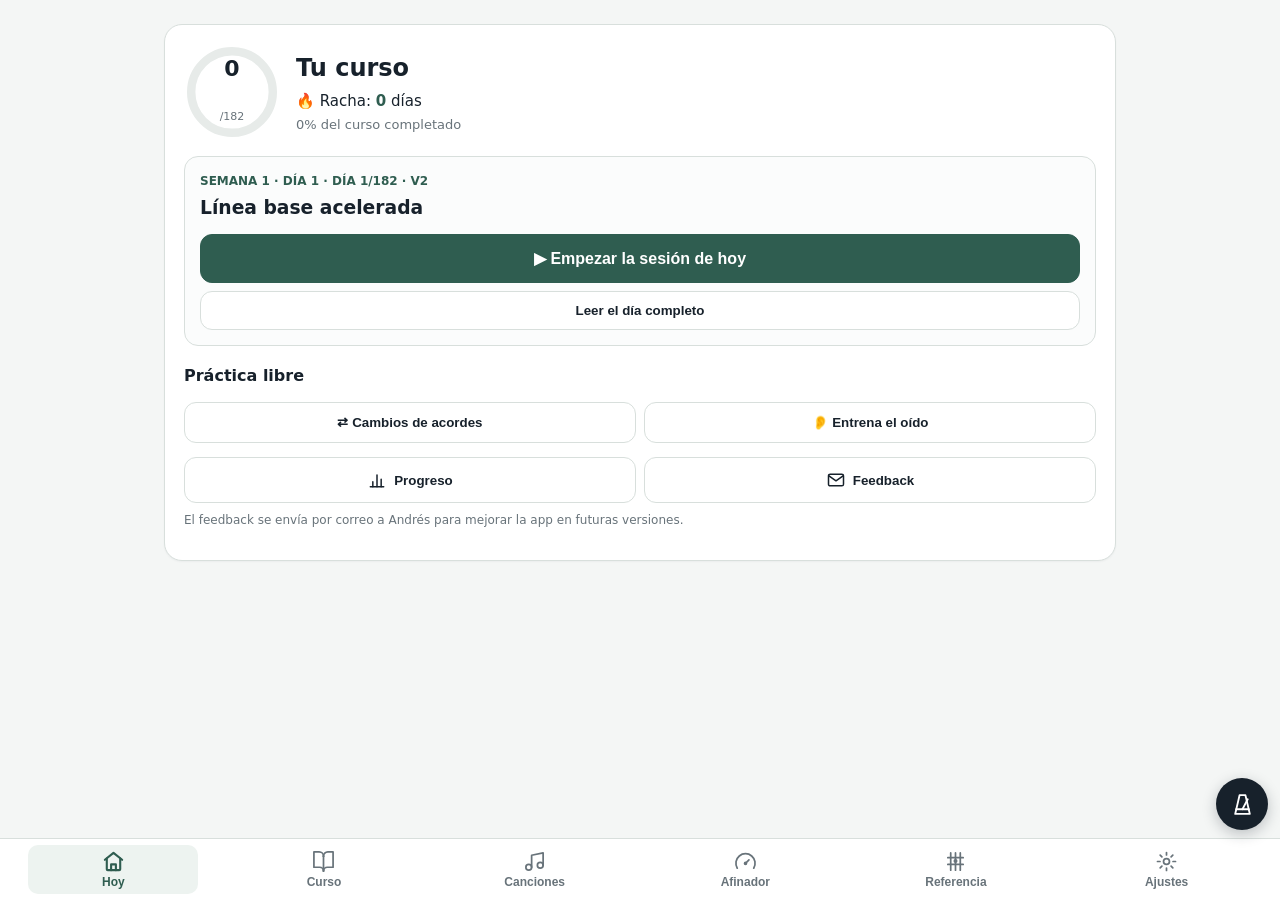
==== docs/index.html @ bc4f2726 "Drive: Client ID por defecto (no requiere pegarlo por dispositivo) Co-Authored-By: Claude Fable 5 <n" ====
<!doctype html><html lang=es><head><meta charset=utf-8><meta name=viewport content="width=device-width,initial-scale=1,viewport-fit=cover">
<title>Curso de guitarra · 6 meses</title><style>
:root{--ink:#17212b;--green:#2f5d50;--paper:#f4f6f5;--line:#d8dfdc;--soft:#edf3f0;--muted:#68737a}*{box-sizing:border-box}
body{margin:0;background:var(--paper);font-family:system-ui,-apple-system,Segoe UI,sans-serif;color:#28323b;line-height:1.5}main{max-width:980px;margin:auto;padding:16px 14px 70px}
.hero{background:var(--ink);color:white;border-radius:20px;padding:25px}.hero h1{margin:0;font-size:34px}.hero p{color:#dce3e7}.goal{background:#ffffff12;padding:13px;border-radius:12px}
.intro{background:white;border:1px solid var(--line);border-radius:18px;padding:19px;margin-top:14px}.grid{display:grid;grid-template-columns:1fr 1fr;gap:9px}.method{background:var(--soft);padding:11px;border-radius:10px}.method p{margin:3px 0;font-size:14px}
.controls{position:sticky;top:0;z-index:10;background:#f4f6f5ee;backdrop-filter:blur(8px);display:flex;gap:7px;padding:9px 0;align-items:center;flex-wrap:wrap}
select,button{border:1px solid var(--line);border-radius:9px;padding:9px;background:white;color:var(--ink);font-weight:650}button{background:var(--ink);color:white}.prog{flex:1;min-width:90px;height:6px;background:#dce2df;border-radius:9px;overflow:hidden}.prog div{height:100%;background:var(--green)}
.day{display:none;background:white;border:1px solid var(--line);border-radius:18px;padding:19px}.day.active{display:block}.eyebrow{font-size:12px;color:var(--green);font-weight:800;text-transform:uppercase}h2{margin:3px 0;color:var(--ink)}.dayhead p{margin:2px 0;color:var(--muted)}
.exercise{padding:15px 0;border-top:1px solid var(--line)}.exhead{display:flex;gap:10px;align-items:center}.exhead span{width:33px;height:33px;border-radius:50%;display:grid;place-items:center;background:var(--green);color:white;font-weight:800}.exhead h3{margin:0;color:var(--ink)}.brief{background:#f7f9f8;padding:10px;border-radius:9px;margin:10px 0}
details{border:1px solid var(--line);border-radius:9px;overflow:hidden}summary{padding:10px 12px;cursor:pointer;font-weight:750;color:var(--green)}.detail{padding:0 14px 13px}li{margin:8px 0}.watch,.pass{padding:9px 10px;border-radius:8px;margin-top:8px}.watch{background:#f5f7f6}.pass{background:var(--soft);color:#274d43}
.chords{display:grid;grid-template-columns:repeat(auto-fit,minmax(110px,145px));gap:8px;margin:10px 0}.chord{border:1px solid var(--line);border-radius:9px;padding:6px;text-align:center}svg{width:100%}.string{stroke:#596269;stroke-width:1}.fret{stroke:#aab1b5;stroke-width:1}.nut{stroke-width:4}.dot{fill:var(--green)}.open{fill:none;stroke:var(--green);stroke-width:2}.barre{stroke:var(--green);stroke-width:9;stroke-linecap:round}.mark{font-size:17px;font-weight:700}.tiny{font-size:10px;fill:#68737a}.legend{font-size:12px;color:var(--muted)}
.sources{font-size:14px}@media(max-width:650px){.grid{grid-template-columns:1fr}.hero h1{font-size:28px}}
</style><link rel="manifest" href="manifest.webmanifest">
<meta name="theme-color" content="#17212b">
<meta name="apple-mobile-web-app-capable" content="yes">
<meta name="mobile-web-app-capable" content="yes">
<meta name="apple-mobile-web-app-status-bar-style" content="black-translucent">
<meta name="apple-mobile-web-app-title" content="Guitarra">
<link rel="apple-touch-icon" href="icons/apple-touch-icon.png">
<link rel="icon" href="icons/icon-192.png">
<link rel="stylesheet" href="app.css?v=e160acdd1a">
</head><body><main>
<section class=hero><h1>Curso de guitarra · 6 meses</h1><p>182 sesiones · 7 días por semana · 30 minutos diarios</p>
<div class=goal><b>Meta:</b> poder abordar una canción de acompañamiento nueva: encontrar pulso/compás, entender acordes y forma, elegir un patrón simple, automatizarlo, ubicar entradas vocales e integrar la voz sin que la guitarra siga cada palabra.</div></section>
<section class=intro><h2>Metodología</h2><p>Los 30 minutos son para aprender habilidades transferibles. Si después tocas canciones, excelente: eso queda como práctica musical adicional.</p><div class=grid><div class=method><b>Automatización antes de complejidad</b><p>Si la guitarra todavía exige atención consciente, la voz la derriba. Por eso siempre se simplifica primero el acompañamiento.</p></div><div class=method><b>Separar → integrar</b><p>Cada habilidad nueva de voz y guitarra se aprende por separado y luego se combina en fragmentos cortos.</p></div><div class=method><b>Rejilla rítmica</b><p>Números y subdivisiones ubican cambios y entradas vocales; con práctica esa cuenta se internaliza.</p></div><div class=method><b>Intercalado</b><p>Cada sesión mezcla técnica, ritmo, teoría, voz e integración, en vez de 30 minutos de una sola tarea.</p></div><div class=method><b>Recuperación activa</b><p>Los días 7 prueban lo aprendido sin calentamiento excesivo: recordar y reconstruir importa.</p></div><div class=method><b>Transferencia</b><p>Los mismos principios cambian de tonalidad, compás y progresión para evitar dependencia de una sola canción.</p></div><div class=method><b>Recuperar errores</b><p>Desde mitad del curso se practica seguir tocando después de un fallo; acompañar exige continuidad.</p></div><div class=method><b>Séptimo día sostenible</b><p>Sigue siendo práctica, pero con menos repetición física y más prueba, oído e integración.</p></div></div>
<h3>Antes de empezar: afina</h3><p>Afina la guitarra antes de cada sesión (pestaña <b>Afinador</b> de esta app): practicar con la guitarra desafinada entrena mal el oído y hace sonar sucio lo que está bien tocado.</p><h3>Cómo usar los BPM</h3><p>El número indicado es un punto de partida. Si no puedes mantener limpieza y relajación, baja 5–10 BPM. Sube solo cuando puedas repetir correctamente; velocidad sin control no cuenta como progreso. El metrónomo es el integrado de esta app (botón ♩): ponle los BPM que pida el ejercicio.</p></section>
<div class=controls><button id=prev>← Día</button><select id=week><option value="1">Semana 1: Fundamentos y línea base</option><option value="2">Semana 2: Cambios eficientes</option><option value="3">Semana 3: Corcheas</option><option value="4">Semana 4: F y consolidación</option><option value="5">Semana 5: Mapa del mástil</option><option value="6">Semana 6: 6/8 y arpegios</option><option value="7">Semana 7: Familias C/G</option><option value="8">Semana 8: Automaticidad I</option><option value="9">Semana 9: Cejillas y raíces móviles</option><option value="10">Semana 10: 12/8 de balada</option><option value="11">Semana 11: Síncopa</option><option value="12">Semana 12: Arpegio de acompañamiento</option><option value="13">Semana 13: Capo y transposición</option><option value="14">Semana 14: Dinámica</option><option value="15">Semana 15: Bajo + acorde</option><option value="16">Semana 16: Transferencia Perfect</option><option value="17">Semana 17: Transferencia Surge Valentía</option><option value="18">Semana 18: Preparación Father and Son</option><option value="19">Semana 19: Mapeo voz-acorde</option><option value="20">Semana 20: Automaticidad II</option><option value="21">Semana 21: Oído práctico</option><option value="22">Semana 22: Canción desconocida</option><option value="23">Semana 23: Diseñar acompañamiento</option><option value="24">Semana 24: Resistencia</option><option value="25">Semana 25: Rotación objetivos</option><option value="26">Semana 26: Independencia final</option></select><select id=day><option value="1">Día 1 · S1D1</option><option value="2">Día 2 · S1D2</option><option value="3">Día 3 · S1D3</option><option value="4">Día 4 · S1D4</option><option value="5">Día 5 · S1D5</option><option value="6">Día 6 · S1D6</option><option value="7">Día 7 · S1D7</option><option value="8">Día 8 · S2D1</option><option value="9">Día 9 · S2D2</option><option value="10">Día 10 · S2D3</option><option value="11">Día 11 · S2D4</option><option value="12">Día 12 · S2D5</option><option value="13">Día 13 · S2D6</option><option value="14">Día 14 · S2D7</option><option value="15">Día 15 · S3D1</option><option value="16">Día 16 · S3D2</option><option value="17">Día 17 · S3D3</option><option value="18">Día 18 · S3D4</option><option value="19">Día 19 · S3D5</option><option value="20">Día 20 · S3D6</option><option value="21">Día 21 · S3D7</option><option value="22">Día 22 · S4D1</option><option value="23">Día 23 · S4D2</option><option value="24">Día 24 · S4D3</option><option value="25">Día 25 · S4D4</option><option value="26">Día 26 · S4D5</option><option value="27">Día 27 · S4D6</option><option value="28">Día 28 · S4D7</option><option value="29">Día 29 · S5D1</option><option value="30">Día 30 · S5D2</option><option value="31">Día 31 · S5D3</option><option value="32">Día 32 · S5D4</option><option value="33">Día 33 · S5D5</option><option value="34">Día 34 · S5D6</option><option value="35">Día 35 · S5D7</option><option value="36">Día 36 · S6D1</option><option value="37">Día 37 · S6D2</option><option value="38">Día 38 · S6D3</option><option value="39">Día 39 · S6D4</option><option value="40">Día 40 · S6D5</option><option value="41">Día 41 · S6D6</option><option value="42">Día 42 · S6D7</option><option value="43">Día 43 · S7D1</option><option value="44">Día 44 · S7D2</option><option value="45">Día 45 · S7D3</option><option value="46">Día 46 · S7D4</option><option value="47">Día 47 · S7D5</option><option value="48">Día 48 · S7D6</option><option value="49">Día 49 · S7D7</option><option value="50">Día 50 · S8D1</option><option value="51">Día 51 · S8D2</option><option value="52">Día 52 · S8D3</option><option value="53">Día 53 · S8D4</option><option value="54">Día 54 · S8D5</option><option value="55">Día 55 · S8D6</option><option value="56">Día 56 · S8D7</option><option value="57">Día 57 · S9D1</option><option value="58">Día 58 · S9D2</option><option value="59">Día 59 · S9D3</option><option value="60">Día 60 · S9D4</option><option value="61">Día 61 · S9D5</option><option value="62">Día 62 · S9D6</option><option value="63">Día 63 · S9D7</option><option value="64">Día 64 · S10D1</option><option value="65">Día 65 · S10D2</option><option value="66">Día 66 · S10D3</option><option value="67">Día 67 · S10D4</option><option value="68">Día 68 · S10D5</option><option value="69">Día 69 · S10D6</option><option value="70">Día 70 · S10D7</option><option value="71">Día 71 · S11D1</option><option value="72">Día 72 · S11D2</option><option value="73">Día 73 · S11D3</option><option value="74">Día 74 · S11D4</option><option value="75">Día 75 · S11D5</option><option value="76">Día 76 · S11D6</option><option value="77">Día 77 · S11D7</option><option value="78">Día 78 · S12D1</option><option value="79">Día 79 · S12D2</option><option value="80">Día 80 · S12D3</option><option value="81">Día 81 · S12D4</option><option value="82">Día 82 · S12D5</option><option value="83">Día 83 · S12D6</option><option value="84">Día 84 · S12D7</option><option value="85">Día 85 · S13D1</option><option value="86">Día 86 · S13D2</option><option value="87">Día 87 · S13D3</option><option value="88">Día 88 · S13D4</option><option value="89">Día 89 · S13D5</option><option value="90">Día 90 · S13D6</option><option value="91">Día 91 · S13D7</option><option value="92">Día 92 · S14D1</option><option value="93">Día 93 · S14D2</option><option value="94">Día 94 · S14D3</option><option value="95">Día 95 · S14D4</option><option value="96">Día 96 · S14D5</option><option value="97">Día 97 · S14D6</option><option value="98">Día 98 · S14D7</option><option value="99">Día 99 · S15D1</option><option value="100">Día 100 · S15D2</option><option value="101">Día 101 · S15D3</option><option value="102">Día 102 · S15D4</option><option value="103">Día 103 · S15D5</option><option value="104">Día 104 · S15D6</option><option value="105">Día 105 · S15D7</option><option value="106">Día 106 · S16D1</option><option value="107">Día 107 · S16D2</option><option value="108">Día 108 · S16D3</option><option value="109">Día 109 · S16D4</option><option value="110">Día 110 · S16D5</option><option value="111">Día 111 · S16D6</option><option value="112">Día 112 · S16D7</option><option value="113">Día 113 · S17D1</option><option value="114">Día 114 · S17D2</option><option value="115">Día 115 · S17D3</option><option value="116">Día 116 · S17D4</option><option value="117">Día 117 · S17D5</option><option value="118">Día 118 · S17D6</option><option value="119">Día 119 · S17D7</option><option value="120">Día 120 · S18D1</option><option value="121">Día 121 · S18D2</option><option value="122">Día 122 · S18D3</option><option value="123">Día 123 · S18D4</option><option value="124">Día 124 · S18D5</option><option value="125">Día 125 · S18D6</option><option value="126">Día 126 · S18D7</option><option value="127">Día 127 · S19D1</option><option value="128">Día 128 · S19D2</option><option value="129">Día 129 · S19D3</option><option value="130">Día 130 · S19D4</option><option value="131">Día 131 · S19D5</option><option value="132">Día 132 · S19D6</option><option value="133">Día 133 · S19D7</option><option value="134">Día 134 · S20D1</option><option value="135">Día 135 · S20D2</option><option value="136">Día 136 · S20D3</option><option value="137">Día 137 · S20D4</option><option value="138">Día 138 · S20D5</option><option value="139">Día 139 · S20D6</option><option value="140">Día 140 · S20D7</option><option value="141">Día 141 · S21D1</option><option value="142">Día 142 · S21D2</option><option value="143">Día 143 · S21D3</option><option value="144">Día 144 · S21D4</option><option value="145">Día 145 · S21D5</option><option value="146">Día 146 · S21D6</option><option value="147">Día 147 · S21D7</option><option value="148">Día 148 · S22D1</option><option value="149">Día 149 · S22D2</option><option value="150">Día 150 · S22D3</option><option value="151">Día 151 · S22D4</option><option value="152">Día 152 · S22D5</option><option value="153">Día 153 · S22D6</option><option value="154">Día 154 · S22D7</option><option value="155">Día 155 · S23D1</option><option value="156">Día 156 · S23D2</option><option value="157">Día 157 · S23D3</option><option value="158">Día 158 · S23D4</option><option value="159">Día 159 · S23D5</option><option value="160">Día 160 · S23D6</option><option value="161">Día 161 · S23D7</option><option value="162">Día 162 · S24D1</option><option value="163">Día 163 · S24D2</option><option value="164">Día 164 · S24D3</option><option value="165">Día 165 · S24D4</option><option value="166">Día 166 · S24D5</option><option value="167">Día 167 · S24D6</option><option value="168">Día 168 · S24D7</option><option value="169">Día 169 · S25D1</option><option value="170">Día 170 · S25D2</option><option value="171">Día 171 · S25D3</option><option value="172">Día 172 · S25D4</option><option value="173">Día 173 · S25D5</option><option value="174">Día 174 · S25D6</option><option value="175">Día 175 · S25D7</option><option value="176">Día 176 · S26D1</option><option value="177">Día 177 · S26D2</option><option value="178">Día 178 · S26D3</option><option value="179">Día 179 · S26D4</option><option value="180">Día 180 · S26D5</option><option value="181">Día 181 · S26D6</option><option value="182">Día 182 · S26D7</option></select><button id=next>Día →</button><div class=prog><div id=bar></div></div></div>
<section class="day" id="day-1" data-day="1" data-week="1">
<div class="dayhead"><div><div class="eyebrow">Semana 1 · Día 1 · Día 1/182 · v2</div><h2>Línea base acelerada</h2><p>Aprender · 30 min · foco: Arranque de todos los hilos</p></div></div>
<article class="exercise"><div class="exhead"><span>1</span><div><h3>Activación</h3><small>2 min</small></div></div>
<div class="brief"><b>Qué harás:</b> Ritual de entrada: postura y péndulo. Igual todos los días.</div>
<details><summary>Instrucciones paso a paso</summary><div class="detail"><ol><li>Silla estable, mástil algo elevado, pulgar izquierdo detrás del mástil, hombros sueltos.</li><li>Metrónomo a 60 BPM: mano derecha como péndulo al aire (abajo en el clic, arriba entre clics), 8 compases sin tocar cuerdas.</li><li>Suelta hombros y brazos 2 segundos y retoma; termina con 4 compases de péndulo sobre cuerdas apagadas.</li></ol>
<div class="watch"><b>Qué observar:</b> El péndulo no se detiene nunca; la tensión se va en cada aflojada.</div><div class="pass"><b>Criterio para pasar:</b> 8 compases de péndulo parejo sin tensión.</div></div></details></article><article class="exercise"><div class="exhead"><span>2</span><div><h3>Arpegio digitado · p-i-m-a</h3><small>5 min</small></div></div>
<div class="brief"><b>Qué harás:</b> Arranca el hilo nuevo: arpegio con dedos asignados, en Am.</div>
<details><summary>Instrucciones paso a paso</summary><div class="detail"><ol><li>Asignación fija: p=5ª cuerda, i=3ª, m=2ª, a=1ª. La mano no salta: cada dedo tiene su cuerda.</li><li>Con Am pisado, toca p-i-m-a ascendente, una nota por clic. Metrónomo a 50 BPM.</li><li>Cada 2 compases limpios sube 5 BPM; 2 fallos seguidos, baja 5.</li><li>Últimos 60 segundos: p-i-m-a con los ojos en la mano derecha, cuidando que cada dedo toque solo su cuerda.</li></ol>
<div class="watch"><b>Qué observar:</b> Las cuatro notas suenan con volumen parejo (la de a suele salir débil).</div><div class="pass"><b>Criterio para pasar:</b> 8 compases limpios a 55 BPM o más; anota tu BPM máximo.</div></div></details></article><article class="exercise"><div class="exhead"><span>3</span><div><h3>Cejilla · traste 7, cuerdas 1-3</h3><small>4 min</small></div></div>
<div class="brief"><b>Qué harás:</b> Primera micro-dosis: la cejilla parte donde es fácil (trastes altos).</div>
<details><summary>Instrucciones paso a paso</summary><div class="detail"><ol><li>Dedo 1 recto y algo de canto (lado del hueso, no la yema plana) cruzando cuerdas 1, 2 y 3 en el traste 7.</li><li>Pulgar detrás del mástil, a la altura del dedo 2, empujando suave: la fuerza es pinza pulgar-índice, no apretón de muñeca.</li><li>Presiona 5 segundos y toca las 3 cuerdas una a una; suelta 5 segundos. Repite 8 veces.</li><li>Busca la presión MÍNIMA que hace sonar las 3: menos fuerza de la que crees.</li></ol>
<div class="watch"><b>Qué observar:</b> Que no duela la muñeca; si duele, el pulgar está mal puesto o estás apretando de más.</div><div class="pass"><b>Criterio para pasar:</b> En 3 de los 8 intentos suenan las 3 cuerdas limpias.</div></div></details></article><article class="exercise"><div class="exhead"><span>4</span><div><h3>Ritmo · línea base de péndulo</h3><small>6 min</small></div></div>
<div class="brief"><b>Qué harás:</b> Verifica en 1 minuto lo que ya tienes y empieza donde te corresponde.</div>
<details><summary>Instrucciones paso a paso</summary><div class="detail"><ol><li>Metrónomo a 60 BPM. Test de 1 minuto: C-G-Am-Em, un rasgueo ↓ por pulso, un compás por acorde.</li><li>Si los 8 compases salieron limpios a la primera: pasa a corcheas ↓↑ (abajo en el número, arriba en el 'y') sobre cuerdas apagadas, 4 compases, y luego con los acordes.</li><li>Si no: quédate en negras y sube 5 BPM cada 4 compases limpios.</li><li>Los últimos 2 minutos: la variante más difícil que te haya salido, 8 compases seguidos.</li></ol><div class="chords"><div class="chord"><b>C</b><svg viewBox="0 0 165 155"><line x1="28" y1="40" x2="28" y2="140" class="string"/><line x1="50" y1="40" x2="50" y2="140" class="string"/><line x1="72" y1="40" x2="72" y2="140" class="string"/><line x1="94" y1="40" x2="94" y2="140" class="string"/><line x1="116" y1="40" x2="116" y2="140" class="string"/><line x1="138" y1="40" x2="138" y2="140" class="string"/><line x1="28" y1="40" x2="138" y2="40" class="fret nut"/><line x1="28" y1="60" x2="138" y2="60" class="fret "/><line x1="28" y1="80" x2="138" y2="80" class="fret "/><line x1="28" y1="100" x2="138" y2="100" class="fret "/><line x1="28" y1="120" x2="138" y2="120" class="fret "/><line x1="28" y1="140" x2="138" y2="140" class="fret "/><text x="24" y="28" class="mark">×</text><circle cx="50" cy="90.0" r="6.5" class="dot"/><circle cx="72" cy="70.0" r="6.5" class="dot"/><circle cx="94" cy="25" r="5.5" class="open"/><circle cx="116" cy="50.0" r="6.5" class="dot"/><circle cx="138" cy="25" r="5.5" class="open"/></svg></div><div class="chord"><b>G</b><svg viewBox="0 0 165 155"><line x1="28" y1="40" x2="28" y2="140" class="string"/><line x1="50" y1="40" x2="50" y2="140" class="string"/><line x1="72" y1="40" x2="72" y2="140" class="string"/><line x1="94" y1="40" x2="94" y2="140" class="string"/><line x1="116" y1="40" x2="116" y2="140" class="string"/><line x1="138" y1="40" x2="138" y2="140" class="string"/><line x1="28" y1="40" x2="138" y2="40" class="fret nut"/><line x1="28" y1="60" x2="138" y2="60" class="fret "/><line x1="28" y1="80" x2="138" y2="80" class="fret "/><line x1="28" y1="100" x2="138" y2="100" class="fret "/><line x1="28" y1="120" x2="138" y2="120" class="fret "/><line x1="28" y1="140" x2="138" y2="140" class="fret "/><circle cx="28" cy="90.0" r="6.5" class="dot"/><circle cx="50" cy="70.0" r="6.5" class="dot"/><circle cx="72" cy="25" r="5.5" class="open"/><circle cx="94" cy="25" r="5.5" class="open"/><circle cx="116" cy="25" r="5.5" class="open"/><circle cx="138" cy="90.0" r="6.5" class="dot"/></svg></div><div class="chord"><b>Am</b><svg viewBox="0 0 165 155"><line x1="28" y1="40" x2="28" y2="140" class="string"/><line x1="50" y1="40" x2="50" y2="140" class="string"/><line x1="72" y1="40" x2="72" y2="140" class="string"/><line x1="94" y1="40" x2="94" y2="140" class="string"/><line x1="116" y1="40" x2="116" y2="140" class="string"/><line x1="138" y1="40" x2="138" y2="140" class="string"/><line x1="28" y1="40" x2="138" y2="40" class="fret nut"/><line x1="28" y1="60" x2="138" y2="60" class="fret "/><line x1="28" y1="80" x2="138" y2="80" class="fret "/><line x1="28" y1="100" x2="138" y2="100" class="fret "/><line x1="28" y1="120" x2="138" y2="120" class="fret "/><line x1="28" y1="140" x2="138" y2="140" class="fret "/><text x="24" y="28" class="mark">×</text><circle cx="50" cy="25" r="5.5" class="open"/><circle cx="72" cy="70.0" r="6.5" class="dot"/><circle cx="94" cy="70.0" r="6.5" class="dot"/><circle cx="116" cy="50.0" r="6.5" class="dot"/><circle cx="138" cy="25" r="5.5" class="open"/></svg></div><div class="chord"><b>Em</b><svg viewBox="0 0 165 155"><line x1="28" y1="40" x2="28" y2="140" class="string"/><line x1="50" y1="40" x2="50" y2="140" class="string"/><line x1="72" y1="40" x2="72" y2="140" class="string"/><line x1="94" y1="40" x2="94" y2="140" class="string"/><line x1="116" y1="40" x2="116" y2="140" class="string"/><line x1="138" y1="40" x2="138" y2="140" class="string"/><line x1="28" y1="40" x2="138" y2="40" class="fret nut"/><line x1="28" y1="60" x2="138" y2="60" class="fret "/><line x1="28" y1="80" x2="138" y2="80" class="fret "/><line x1="28" y1="100" x2="138" y2="100" class="fret "/><line x1="28" y1="120" x2="138" y2="120" class="fret "/><line x1="28" y1="140" x2="138" y2="140" class="fret "/><circle cx="28" cy="25" r="5.5" class="open"/><circle cx="50" cy="70.0" r="6.5" class="dot"/><circle cx="72" cy="70.0" r="6.5" class="dot"/><circle cx="94" cy="25" r="5.5" class="open"/><circle cx="116" cy="25" r="5.5" class="open"/><circle cx="138" cy="25" r="5.5" class="open"/></svg></div></div>
<div class="watch"><b>Qué observar:</b> La derecha nunca se detiene cuando la izquierda cambia de acorde.</div><div class="pass"><b>Criterio para pasar:</b> 16 compases estables; anota si quedaste en negras o corcheas y a qué BPM.</div></div></details></article><article class="exercise"><div class="exhead"><span>5</span><div><h3>Cambios · C↔G y C↔Am</h3><small>4 min</small></div></div>
<div class="brief"><b>Qué harás:</b> Récords de cambios con el contador por micrófono.</div>
<details><summary>Instrucciones paso a paso</summary><div class="detail"><ol><li>Abre el contador por micrófono de la app.</li><li>60 segundos: alterna C↔G rasgueando un ↓ por acorde, tan rápido como salga LIMPIO. El contador cuenta tus golpes: tu récord es esa cifra.</li><li>Descansa 30 segundos sacudiendo la mano.</li><li>60 segundos: lo mismo con C↔Am. Anota ambos récords: son tu línea base de la semana.</li></ol>
<div class="watch"><b>Qué observar:</b> Los dedos que se repiten entre acordes (guía) no deben despegarse del diapasón.</div><div class="pass"><b>Criterio para pasar:</b> Dos récords anotados; hoy no hay mínimo: es tu punto de partida.</div></div></details></article><article class="exercise"><div class="exhead"><span>6</span><div><h3>Voz + guitarra · contar y nombrar</h3><small>8 min</small></div></div>
<div class="brief"><b>Qué harás:</b> El hilo más importante para ti: la voz se monta sobre la mano ya automática.</div>
<details><summary>Instrucciones paso a paso</summary><div class="detail"><ol><li>Nivel 1 (2 min): rasguea C en negras a 60 BPM contando '1-2-3-4' EN VOZ ALTA, fuerte y parejo.</li><li>Nivel 2 (2 min): C-G-Am-Em, un compás cada uno, contando en voz alta sin frenar la derecha.</li><li>Nivel 3 (4 min): la misma vuelta, pero en el pulso 1 de cada compás di el NOMBRE del acorde ('do... sol... la menor... mi menor') y sigue contando mentalmente.</li><li>Si la derecha se traba al hablar, baja a 55 BPM antes que dejar de hablar.</li></ol>
<div class="watch"><b>Qué observar:</b> La voz no puede callarse para que la mano acierte: esa es exactamente la coordinación que entrenas.</div><div class="pass"><b>Criterio para pasar:</b> 8 compases seguidos nombrando acordes sin que el rasgueo se detenga.</div></div></details></article><article class="exercise"><div class="exhead"><span>7</span><div><h3>Cierre · registro</h3><small>1 min</small></div></div>
<div class="brief"><b>Qué harás:</b> Una vuelta perfecta y anotar los récords del día.</div>
<details><summary>Instrucciones paso a paso</summary><div class="detail"><ol><li>Una vuelta lenta e impecable de C-G-Am-Em (elige tú el BPM: el que garantice cero errores).</li><li>Anota en las notas de la app los récords del día: BPM máximos y cambios por minuto. Anota también tu resultado del test de ritmo (negras o corcheas).</li></ol>
<div class="watch"><b>Qué observar:</b> Terminar limpio fija lo practicado; terminar corriendo fija errores.</div><div class="pass"><b>Criterio para pasar:</b> La vuelta sale limpia y los récords quedan anotados.</div></div></details></article></section><section class="day" id="day-2" data-day="2" data-week="1">
<div class="dayhead"><div><div class="eyebrow">Semana 1 · Día 2 · Día 2/182 · v2</div><h2>Línea base acelerada</h2><p>Repetir y subir · 30 min · foco: Mismos hilos, parámetros nuevos</p></div></div>
<article class="exercise"><div class="exhead"><span>1</span><div><h3>Activación</h3><small>2 min</small></div></div>
<div class="brief"><b>Qué harás:</b> Ritual de entrada: postura y péndulo. Igual todos los días.</div>
<details><summary>Instrucciones paso a paso</summary><div class="detail"><ol><li>Silla estable, mástil algo elevado, pulgar izquierdo detrás del mástil, hombros sueltos.</li><li>Metrónomo a 60 BPM: mano derecha como péndulo al aire (abajo en el clic, arriba entre clics), 8 compases sin tocar cuerdas.</li><li>Suelta hombros y brazos 2 segundos y retoma; termina con 4 compases de péndulo sobre cuerdas apagadas.</li></ol>
<div class="watch"><b>Qué observar:</b> El péndulo no se detiene nunca; la tensión se va en cada aflojada.</div><div class="pass"><b>Criterio para pasar:</b> 8 compases de péndulo parejo sin tensión.</div></div></details></article><article class="exercise"><div class="exhead"><span>2</span><div><h3>Arpegio digitado · p-i-m-a en Am→C</h3><small>5 min</small></div></div>
<div class="brief"><b>Qué harás:</b> El patrón de ayer, ahora cambiando de acorde sin frenar.</div>
<details><summary>Instrucciones paso a paso</summary><div class="detail"><ol><li>Asignación de ayer: p=5ª, i=3ª, m=2ª, a=1ª.</li><li>Un compás de p-i-m-a en Am, un compás en C, alternando. Metrónomo a 55 BPM.</li><li>El cambio de acorde ocurre MIENTRAS p toca la 5ª: los otros dedos llegan durante esa nota.</li><li>Cada 2 compases limpios sube 5 BPM; 2 fallos, baja 5.</li></ol>
<div class="watch"><b>Qué observar:</b> El arpegio no se corta en el cambio: si se corta, el cambio empezó tarde.</div><div class="pass"><b>Criterio para pasar:</b> 8 compases alternando Am→C limpios; anota el BPM máximo.</div></div></details></article><article class="exercise"><div class="exhead"><span>3</span><div><h3>Cejilla · traste 7, cuerdas 1-4</h3><small>4 min</small></div></div>
<div class="brief"><b>Qué harás:</b> Misma pinza de ayer, una cuerda más.</div>
<details><summary>Instrucciones paso a paso</summary><div class="detail"><ol><li>Dedo 1 cruzando cuerdas 1 a 4 en el traste 7, con algo de canto.</li><li>Presiona 5 segundos, toca las 4 cuerdas una a una, suelta 5 segundos. 8 repeticiones.</li><li>En cada intento afloja hasta encontrar la presión mínima que suena.</li><li>Último intento: presiona y rasguea las 4 cuerdas juntas 2 veces.</li></ol>
<div class="watch"><b>Qué observar:</b> El codo izquierdo cae relajado hacia el cuerpo: ayuda a la cejilla más que la fuerza del dedo.</div><div class="pass"><b>Criterio para pasar:</b> En 3 de 8 intentos suenan las 4 cuerdas.</div></div></details></article><article class="exercise"><div class="exhead"><span>4</span><div><h3>Ritmo · corcheas con acordes</h3><small>6 min</small></div></div>
<div class="brief"><b>Qué harás:</b> Del péndulo apagado a las corcheas sonando.</div>
<details><summary>Instrucciones paso a paso</summary><div class="detail"><ol><li>Metrónomo a 56 BPM: corcheas ↓↑ sobre cuerdas apagadas, 4 compases (abajo en el número, arriba en el 'y').</li><li>Ahora con acordes: C-G-Am-Em, un compás cada uno, corcheas ↓↑ continuas.</li><li>Cada 4 compases limpios sube 4 BPM; si un cambio detiene la derecha, vuelve a apagadas 2 compases y reintenta.</li><li>Cierra con 8 compases seguidos al mejor BPM del bloque.</li></ol>
<div class="watch"><b>Qué observar:</b> El ↑ es más suave que el ↓ (toca menos cuerdas): así suena a música y no a metrónomo.</div><div class="pass"><b>Criterio para pasar:</b> 16 compases de corcheas estables; anota el BPM.</div></div></details></article><article class="exercise"><div class="exhead"><span>5</span><div><h3>Cambios · G↔Am y C↔D</h3><small>4 min</small></div></div>
<div class="brief"><b>Qué harás:</b> Dos pares nuevos, mismo formato de récord.</div>
<details><summary>Instrucciones paso a paso</summary><div class="detail"><ol><li>Contador por micrófono: 60 segundos G↔Am, un ↓ por acorde, rápido pero limpio.</li><li>30 segundos de descanso.</li><li>60 segundos C↔D. En C→D los dedos se reordenan enteros: mueve el bloque completo, no dedo por dedo.</li><li>Anota ambos récords.</li></ol><div class="chords"><div class="chord"><b>D</b><svg viewBox="0 0 165 155"><line x1="28" y1="40" x2="28" y2="140" class="string"/><line x1="50" y1="40" x2="50" y2="140" class="string"/><line x1="72" y1="40" x2="72" y2="140" class="string"/><line x1="94" y1="40" x2="94" y2="140" class="string"/><line x1="116" y1="40" x2="116" y2="140" class="string"/><line x1="138" y1="40" x2="138" y2="140" class="string"/><line x1="28" y1="40" x2="138" y2="40" class="fret nut"/><line x1="28" y1="60" x2="138" y2="60" class="fret "/><line x1="28" y1="80" x2="138" y2="80" class="fret "/><line x1="28" y1="100" x2="138" y2="100" class="fret "/><line x1="28" y1="120" x2="138" y2="120" class="fret "/><line x1="28" y1="140" x2="138" y2="140" class="fret "/><text x="24" y="28" class="mark">×</text><text x="46" y="28" class="mark">×</text><circle cx="72" cy="25" r="5.5" class="open"/><circle cx="94" cy="70.0" r="6.5" class="dot"/><circle cx="116" cy="90.0" r="6.5" class="dot"/><circle cx="138" cy="70.0" r="6.5" class="dot"/></svg></div></div>
<div class="watch"><b>Qué observar:</b> Mira la mano izquierda SOLO en el aterrizaje del acorde nuevo, no durante el viaje.</div><div class="pass"><b>Criterio para pasar:</b> Dos récords anotados.</div></div></details></article><article class="exercise"><div class="exhead"><span>6</span><div><h3>Voz + guitarra · tararear la tónica</h3><small>8 min</small></div></div>
<div class="brief"><b>Qué harás:</b> De hablar a sostener una nota afinada mientras tocas.</div>
<details><summary>Instrucciones paso a paso</summary><div class="detail"><ol><li>Nivel 1 (2 min): rasguea C en negras a 58 BPM y tararea ('mmm') la nota DO sostenida. Sácala del propio acorde: toca la 2ª cuerda traste 1 antes de empezar.</li><li>Nivel 2 (2 min): lo mismo en G tarareando SOL (3ª cuerda al aire).</li><li>Nivel 3 (4 min): C-G alternando por compás, moviendo el tarareo do→sol en cada cambio, sin cortar el rasgueo.</li><li>Si te desafinas, para el rasgueo, vuelve a pescar la nota de la cuerda y retoma.</li></ol>
<div class="watch"><b>Qué observar:</b> El tarareo debe sostenerse DURANTE el cambio de acorde: ahí es donde se corta siempre.</div><div class="pass"><b>Criterio para pasar:</b> 8 compases de C-G con el tarareo afinado y continuo.</div></div></details></article><article class="exercise"><div class="exhead"><span>7</span><div><h3>Cierre · registro</h3><small>1 min</small></div></div>
<div class="brief"><b>Qué harás:</b> Una vuelta perfecta y anotar los récords del día.</div>
<details><summary>Instrucciones paso a paso</summary><div class="detail"><ol><li>Una vuelta lenta e impecable de C-G-Am-Em (elige tú el BPM: el que garantice cero errores).</li><li>Anota en las notas de la app los récords del día: BPM máximos y cambios por minuto.</li></ol>
<div class="watch"><b>Qué observar:</b> Terminar limpio fija lo practicado; terminar corriendo fija errores.</div><div class="pass"><b>Criterio para pasar:</b> La vuelta sale limpia y los récords quedan anotados.</div></div></details></article></section><section class="day" id="day-3" data-day="3" data-week="1">
<div class="dayhead"><div><div class="eyebrow">Semana 1 · Día 3 · Día 3/182 · v2</div><h2>Línea base acelerada</h2><p>Repetir y subir · 30 min · foco: Patrón inverso y grados cantados</p></div></div>
<article class="exercise"><div class="exhead"><span>1</span><div><h3>Activación</h3><small>2 min</small></div></div>
<div class="brief"><b>Qué harás:</b> Ritual de entrada: postura y péndulo. Igual todos los días.</div>
<details><summary>Instrucciones paso a paso</summary><div class="detail"><ol><li>Silla estable, mástil algo elevado, pulgar izquierdo detrás del mástil, hombros sueltos.</li><li>Metrónomo a 60 BPM: mano derecha como péndulo al aire (abajo en el clic, arriba entre clics), 8 compases sin tocar cuerdas.</li><li>Suelta hombros y brazos 2 segundos y retoma; termina con 4 compases de péndulo sobre cuerdas apagadas.</li></ol>
<div class="watch"><b>Qué observar:</b> El péndulo no se detiene nunca; la tensión se va en cada aflojada.</div><div class="pass"><b>Criterio para pasar:</b> 8 compases de péndulo parejo sin tensión.</div></div></details></article><article class="exercise"><div class="exhead"><span>2</span><div><h3>Arpegio digitado · p-a-m-i</h3><small>5 min</small></div></div>
<div class="brief"><b>Qué harás:</b> El arpegio al revés: baja en vez de subir.</div>
<details><summary>Instrucciones paso a paso</summary><div class="detail"><ol><li>Misma asignación: p=5ª, a=1ª, m=2ª, i=3ª. Ahora el orden es p-a-m-i (grave, agudo y de vuelta).</li><li>Un compás en Am, un compás en C, a 55 BPM.</li><li>Cada 2 compases limpios sube 5 BPM; 2 fallos, baja 5.</li><li>Último minuto: alterna un compás p-i-m-a y un compás p-a-m-i sin parar (la mezcla es el ejercicio).</li></ol>
<div class="watch"><b>Qué observar:</b> En p-a-m-i el dedo a manda: si a suena débil, todo el patrón se cae.</div><div class="pass"><b>Criterio para pasar:</b> 8 compases de p-a-m-i limpios; anota el BPM máximo.</div></div></details></article><article class="exercise"><div class="exhead"><span>3</span><div><h3>Cejilla · traste 5, cuerdas 1-4</h3><small>4 min</small></div></div>
<div class="brief"><b>Qué harás:</b> Un paso hacia la cejuela: más tensión de cuerda, misma técnica.</div>
<details><summary>Instrucciones paso a paso</summary><div class="detail"><ol><li>Dedo 1 en cuerdas 1-4, traste 5. Pinza pulgar-índice, codo caído.</li><li>5 segundos presionando y tocando cuerda a cuerda, 5 de descanso, 8 repeticiones.</li><li>Si una cuerda no suena, no aprietes más: rueda el dedo un milímetro hacia el canto y reintenta.</li></ol>
<div class="watch"><b>Qué observar:</b> Las falanges no se doblan hacia atrás: el dedo es una barra recta.</div><div class="pass"><b>Criterio para pasar:</b> En 3 de 8 intentos suenan las 4 cuerdas.</div></div></details></article><article class="exercise"><div class="exhead"><span>4</span><div><h3>Ritmo · patrón ↓ ↓↑ ↓ ↓↑</h3><small>6 min</small></div></div>
<div class="brief"><b>Qué harás:</b> Primer patrón real: mezcla negras y corcheas.</div>
<details><summary>Instrucciones paso a paso</summary><div class="detail"><ol><li>El patrón por compás es: ↓ (pulso 1), ↓↑ (pulso 2), ↓ (3), ↓↑ (4). El péndulo sigue moviéndose siempre; en los pulsos 1 y 3 el ↑ pasa sin tocar.</li><li>Metrónomo a 58 BPM: 4 compases sobre cuerdas apagadas.</li><li>Con acordes: C-G-Am-Em, un compás cada uno.</li><li>Cada 4 compases limpios sube 4 BPM; cierra con 8 compases seguidos al mejor BPM.</li></ol>
<div class="watch"><b>Qué observar:</b> El brazo no cambia de velocidad: el patrón nace de tocar o no tocar, no de acelerar la mano.</div><div class="pass"><b>Criterio para pasar:</b> 16 compases del patrón estables; anota el BPM.</div></div></details></article><article class="exercise"><div class="exhead"><span>5</span><div><h3>Cambios · D↔Em y Am↔Em</h3><small>4 min</small></div></div>
<div class="brief"><b>Qué harás:</b> Récords con el contador por micrófono.</div>
<details><summary>Instrucciones paso a paso</summary><div class="detail"><ol><li>60 segundos D↔Em: fíjate qué dedo puede viajar menos y úsalo de guía.</li><li>30 segundos de descanso.</li><li>60 segundos Am↔Em: casi todos los dedos se reutilizan; el cambio debería ser el más rápido que tengas.</li><li>Anota ambos récords.</li></ol>
<div class="watch"><b>Qué observar:</b> Manos cerca del diapasón: los dedos que vuelan alto llegan tarde.</div><div class="pass"><b>Criterio para pasar:</b> Dos récords anotados; Am↔Em debería superar los récords de ayer.</div></div></details></article><article class="exercise"><div class="exhead"><span>6</span><div><h3>Voz + guitarra · cantar grados 1-2-3-2-1</h3><small>8 min</small></div></div>
<div class="brief"><b>Qué harás:</b> De la nota sostenida a una mini-melodía cantada.</div>
<details><summary>Instrucciones paso a paso</summary><div class="detail"><ol><li>Nivel 1 (3 min): rasgueando C en negras a 58 BPM, canta 'do-re-mi-re-do' (un grado por pulso, el 5º pulso cae en el compás siguiente). Referencia: do=2ª cuerda traste 1, re=1ª al aire... tócalas antes si lo necesitas.</li><li>Nivel 2 (3 min): lo mismo en G cantando 'sol-la-si-la-sol'.</li><li>Nivel 3 (2 min): alterna un compás C (do-re-mi-re-do) y un compás G (sol-la-si-la-sol) sin frenar la derecha.</li><li>Desafinarse está permitido; callarse no.</li></ol>
<div class="watch"><b>Qué observar:</b> La voz sube y baja mientras la mano repite lo mismo: son carriles separados.</div><div class="pass"><b>Criterio para pasar:</b> 4 compases afinados sobre C y 4 sobre G.</div></div></details></article><article class="exercise"><div class="exhead"><span>7</span><div><h3>Cierre · registro</h3><small>1 min</small></div></div>
<div class="brief"><b>Qué harás:</b> Una vuelta perfecta y anotar los récords del día.</div>
<details><summary>Instrucciones paso a paso</summary><div class="detail"><ol><li>Una vuelta lenta e impecable de C-G-Am-Em (elige tú el BPM: el que garantice cero errores).</li><li>Anota en las notas de la app los récords del día: BPM máximos y cambios por minuto.</li></ol>
<div class="watch"><b>Qué observar:</b> Terminar limpio fija lo practicado; terminar corriendo fija errores.</div><div class="pass"><b>Criterio para pasar:</b> La vuelta sale limpia y los récords quedan anotados.</div></div></details></article></section><section class="day" id="day-4" data-day="4" data-week="1">
<div class="dayhead"><div><div class="eyebrow">Semana 1 · Día 4 · Día 4/182 · v2</div><h2>Línea base acelerada</h2><p>Repetir y subir · 30 min · foco: El gap: arpegio sin pulgar (m-a)</p></div></div>
<article class="exercise"><div class="exhead"><span>1</span><div><h3>Activación</h3><small>2 min</small></div></div>
<div class="brief"><b>Qué harás:</b> Ritual de entrada: postura y péndulo. Igual todos los días.</div>
<details><summary>Instrucciones paso a paso</summary><div class="detail"><ol><li>Silla estable, mástil algo elevado, pulgar izquierdo detrás del mástil, hombros sueltos.</li><li>Metrónomo a 60 BPM: mano derecha como péndulo al aire (abajo en el clic, arriba entre clics), 8 compases sin tocar cuerdas.</li><li>Suelta hombros y brazos 2 segundos y retoma; termina con 4 compases de péndulo sobre cuerdas apagadas.</li></ol>
<div class="watch"><b>Qué observar:</b> El péndulo no se detiene nunca; la tensión se va en cada aflojada.</div><div class="pass"><b>Criterio para pasar:</b> 8 compases de péndulo parejo sin tensión.</div></div></details></article><article class="exercise"><div class="exhead"><span>2</span><div><h3>Arpegio digitado · sin pulgar (i-m, m-a, a-m)</h3><small>5 min</small></div></div>
<div class="brief"><b>Qué harás:</b> Directo a tu punto débil: pares de dedos sin el ancla del pulgar.</div>
<details><summary>Instrucciones paso a paso</summary><div class="detail"><ol><li>Con Am pisado, i=3ª cuerda, m=2ª, a=1ª. Metrónomo a 50 BPM, una nota por clic.</li><li>1 minuto i-m alternando (3ª-2ª-3ª-2ª...).</li><li>2 minutos m-a (2ª-1ª-2ª-1ª...): TU ejercicio. Volumen parejo entre medio y anular; el anular tiende a sonar la mitad.</li><li>1 minuto a-m (empieza el débil).</li><li>1 minuto m-a de nuevo, subiendo 5 BPM si va limpio.</li></ol>
<div class="watch"><b>Qué observar:</b> El dedo que no toca se queda cerca de su cuerda, no se esconde en la palma.</div><div class="pass"><b>Criterio para pasar:</b> 4 compases de m-a parejos a 55 BPM; anota el BPM.</div></div></details></article><article class="exercise"><div class="exhead"><span>3</span><div><h3>Cejilla · traste 5, las 6 cuerdas</h3><small>4 min</small></div></div>
<div class="brief"><b>Qué harás:</b> Primera cejilla completa (donde es amable).</div>
<details><summary>Instrucciones paso a paso</summary><div class="detail"><ol><li>Dedo 1 cruzando las 6 cuerdas en el traste 5, con canto, pulgar detrás a la altura del dedo 2.</li><li>5 segundos presionando y tocando cuerda a cuerda de 6ª a 1ª, 5 de descanso, 8 repeticiones.</li><li>Las que no suenen, identifícalas: casi siempre 3ª y 4ª (van en las articulaciones del dedo); rueda el dedo hasta pillarlas.</li></ol>
<div class="watch"><b>Qué observar:</b> El hombro izquierdo no se levanta: la fuerza es de pinza, no de brazo.</div><div class="pass"><b>Criterio para pasar:</b> En 3 de 8 intentos suenan 4 o más cuerdas.</div></div></details></article><article class="exercise"><div class="exhead"><span>4</span><div><h3>Ritmo · D-DU-UD-U</h3><small>6 min</small></div></div>
<div class="brief"><b>Qué harás:</b> El patrón universal del acompañamiento.</div>
<details><summary>Instrucciones paso a paso</summary><div class="detail"><ol><li>Por compás: ↓ (1), ↓↑ (2), ↑ (del 3, sin el ↓) y ↓↑ (4). Dicho como se siente: DOWN, DOWN-UP, UP-DOWN-UP.</li><li>Metrónomo a 56 BPM: 4 compases apagados, contando '1, 2 y, y 3 y 4 y' si ayuda.</li><li>Con acordes: C-G-Am-Em, un compás cada uno.</li><li>Cada 4 compases limpios sube 4 BPM.</li></ol>
<div class="watch"><b>Qué observar:</b> El truco está en el pulso 3: el péndulo baja igual pero SIN tocar; si tocas el 3, el patrón se cuadra y pierde el groove.</div><div class="pass"><b>Criterio para pasar:</b> 16 compases del patrón; anota el BPM.</div></div></details></article><article class="exercise"><div class="exhead"><span>5</span><div><h3>Cambios · C↔Em y G↔D</h3><small>4 min</small></div></div>
<div class="brief"><b>Qué harás:</b> Dos pares nuevos a récord.</div>
<details><summary>Instrucciones paso a paso</summary><div class="detail"><ol><li>60 segundos C↔Em con el contador por micrófono.</li><li>30 segundos de descanso.</li><li>60 segundos G↔D: el dedo 3 puede quedarse en la 2ª cuerda traste 3 como pivote... compruébalo.</li><li>Anota ambos récords.</li></ol>
<div class="watch"><b>Qué observar:</b> Cada acorde debe SONAR entero antes de abandonarlo: cambios que no suenan no cuentan.</div><div class="pass"><b>Criterio para pasar:</b> Dos récords anotados.</div></div></details></article><article class="exercise"><div class="exhead"><span>6</span><div><h3>Voz + guitarra · anticipar el acorde</h3><small>8 min</small></div></div>
<div class="brief"><b>Qué harás:</b> Hablar del futuro mientras tocas el presente.</div>
<details><summary>Instrucciones paso a paso</summary><div class="detail"><ol><li>C-G-Am-Em en corcheas ↓↑ a 56 BPM.</li><li>Nivel 1 (3 min): di el nombre del acorde en el pulso 1 de SU compás (como el día 1, pero en corcheas).</li><li>Nivel 2 (5 min): di el nombre del acorde SIGUIENTE en el pulso 4 del compás anterior ('...sol' mientras aún tocas C). Esto es leer adelantado: la base de cantar tocando.</li><li>Si la derecha se traba, baja a negras, no te calles.</li></ol>
<div class="watch"><b>Qué observar:</b> La boca va un compás adelante y la mano no se entera: si la mano duda, el nivel 2 aún no está.</div><div class="pass"><b>Criterio para pasar:</b> 8 compases anticipando sin frenar el rasgueo.</div></div></details></article><article class="exercise"><div class="exhead"><span>7</span><div><h3>Cierre · registro</h3><small>1 min</small></div></div>
<div class="brief"><b>Qué harás:</b> Una vuelta perfecta y anotar los récords del día.</div>
<details><summary>Instrucciones paso a paso</summary><div class="detail"><ol><li>Una vuelta lenta e impecable de C-G-Am-Em (elige tú el BPM: el que garantice cero errores).</li><li>Anota en las notas de la app los récords del día: BPM máximos y cambios por minuto.</li></ol>
<div class="watch"><b>Qué observar:</b> Terminar limpio fija lo practicado; terminar corriendo fija errores.</div><div class="pass"><b>Criterio para pasar:</b> La vuelta sale limpia y los récords quedan anotados.</div></div></details></article></section><section class="day" id="day-5" data-day="5" data-week="1">
<div class="dayhead"><div><div class="eyebrow">Semana 1 · Día 5 · Día 5/182 · v2</div><h2>Línea base acelerada</h2><p>Repetir y subir · 30 min · foco: m-a a fondo y acentos</p></div></div>
<article class="exercise"><div class="exhead"><span>1</span><div><h3>Activación</h3><small>2 min</small></div></div>
<div class="brief"><b>Qué harás:</b> Ritual de entrada: postura y péndulo. Igual todos los días.</div>
<details><summary>Instrucciones paso a paso</summary><div class="detail"><ol><li>Silla estable, mástil algo elevado, pulgar izquierdo detrás del mástil, hombros sueltos.</li><li>Metrónomo a 60 BPM: mano derecha como péndulo al aire (abajo en el clic, arriba entre clics), 8 compases sin tocar cuerdas.</li><li>Suelta hombros y brazos 2 segundos y retoma; termina con 4 compases de péndulo sobre cuerdas apagadas.</li></ol>
<div class="watch"><b>Qué observar:</b> El péndulo no se detiene nunca; la tensión se va en cada aflojada.</div><div class="pass"><b>Criterio para pasar:</b> 8 compases de péndulo parejo sin tensión.</div></div></details></article><article class="exercise"><div class="exhead"><span>2</span><div><h3>Arpegio digitado · m-a a fondo</h3><small>5 min</small></div></div>
<div class="brief"><b>Qué harás:</b> El par débil recibe el bloque completo.</div>
<details><summary>Instrucciones paso a paso</summary><div class="detail"><ol><li>Con Am: 90 segundos de m-a (2ª-1ª) a 50 BPM, buscando volumen idéntico entre ambos dedos.</li><li>30 segundos i-m y 30 segundos a-m (contraste).</li><li>Con C: 90 segundos m-a de nuevo. Cambia el acorde, el patrón es el mismo.</li><li>Escalera: 2 compases limpios → +5 BPM; 2 fallos → −5.</li><li>Cierra con 30 segundos al BPM máximo logrado.</li></ol>
<div class="watch"><b>Qué observar:</b> El anular no puede 'ayudarse' del meñique: si el meñique se mueve en espejo, va tenso.</div><div class="pass"><b>Criterio para pasar:</b> 8 compases de m-a parejos; anota el BPM máximo (tu métrica de la semana).</div></div></details></article><article class="exercise"><div class="exhead"><span>3</span><div><h3>Cejilla · traste 3, cuerdas 1-4</h3><small>4 min</small></div></div>
<div class="brief"><b>Qué harás:</b> Cada día un traste más cerca del 1.</div>
<details><summary>Instrucciones paso a paso</summary><div class="detail"><ol><li>Dedo 1 en cuerdas 1-4, traste 3. Misma rutina: 5 segundos presionando y sonando cuerda a cuerda, 5 de descanso, 8 veces.</li><li>Aquí la tensión de cuerda ya se siente: compensa con el codo caído y el pulgar bien bajo, no con apretón.</li><li>Última repetición: rasguea las 4 cuerdas juntas 2 veces.</li></ol>
<div class="watch"><b>Qué observar:</b> Si la muñeca se dobla en L, el pulgar está muy alto.</div><div class="pass"><b>Criterio para pasar:</b> En 3 de 8 intentos suenan las 4 cuerdas.</div></div></details></article><article class="exercise"><div class="exhead"><span>4</span><div><h3>Ritmo · acentos</h3><small>6 min</small></div></div>
<div class="brief"><b>Qué harás:</b> Mismo péndulo, ahora con dinámica: el paso previo al groove.</div>
<details><summary>Instrucciones paso a paso</summary><div class="detail"><ol><li>Corcheas ↓↑ continuas en C-G-Am-Em a 58 BPM.</li><li>2 minutos acentuando los pulsos 1 y 3 (esos ↓ más fuertes, todo lo demás suave).</li><li>2 minutos acentuando 2 y 4 (el backbeat: esto es lo que hace sonar 'a canción').</li><li>2 minutos alternando un compás 1-3 y un compás 2-4.</li><li>Sube 4 BPM cuando el acento sea obvio para un oyente.</li></ol>
<div class="watch"><b>Qué observar:</b> El acento es diferencia de volumen, no de velocidad: el péndulo no se acelera.</div><div class="pass"><b>Criterio para pasar:</b> 8 compases con backbeat (2 y 4) claramente audible.</div></div></details></article><article class="exercise"><div class="exhead"><span>5</span><div><h3>Cambios · superar récords</h3><small>4 min</small></div></div>
<div class="brief"><b>Qué harás:</b> Vuelven los pares del día 1: hoy se baten.</div>
<details><summary>Instrucciones paso a paso</summary><div class="detail"><ol><li>60 segundos C↔G con el contador: el objetivo es superar tu récord del día 1.</li><li>30 segundos de descanso.</li><li>60 segundos Am↔Em: batir el récord del día 3.</li><li>Anota los nuevos récords junto a los viejos.</li></ol>
<div class="watch"><b>Qué observar:</b> Récord con acordes sucios no vale: limpio primero, rápido después.</div><div class="pass"><b>Criterio para pasar:</b> Al menos uno de los dos récords superado.</div></div></details></article><article class="exercise"><div class="exhead"><span>6</span><div><h3>Voz + guitarra · cantar las tónicas</h3><small>8 min</small></div></div>
<div class="brief"><b>Qué harás:</b> La mini-escala de cada acorde se reduce a su nota raíz: cantar el bajo.</div>
<details><summary>Instrucciones paso a paso</summary><div class="detail"><ol><li>C-G-Am-Em en negras a 58 BPM.</li><li>Nivel 1 (3 min): en el pulso 1 de cada compás canta la tónica del acorde con su nombre: 'do... sol... la... mi'. Son 4 notas distintas: la melodía más simple posible.</li><li>Nivel 2 (3 min): sostén cada tónica el compás entero (do-o-o-o | sol-o-o-o...).</li><li>Nivel 3 (2 min): lo mismo con corcheas ↓↑ en la derecha.</li><li>Referencias si te pierdes: do=2ª/1, sol=3ª/0, la=3ª/2, mi=4ª/2.</li></ol>
<div class="watch"><b>Qué observar:</b> Bajar de sol a la NO es bajar: la voz salta hacia arriba aunque el acorde 'baje'. Escúchalo.</div><div class="pass"><b>Criterio para pasar:</b> 8 compases con las 4 tónicas afinadas y el rasgueo continuo.</div></div></details></article><article class="exercise"><div class="exhead"><span>7</span><div><h3>Cierre · registro</h3><small>1 min</small></div></div>
<div class="brief"><b>Qué harás:</b> Una vuelta perfecta y anotar los récords del día.</div>
<details><summary>Instrucciones paso a paso</summary><div class="detail"><ol><li>Una vuelta lenta e impecable de C-G-Am-Em (elige tú el BPM: el que garantice cero errores).</li><li>Anota en las notas de la app los récords del día: BPM máximos y cambios por minuto.</li></ol>
<div class="watch"><b>Qué observar:</b> Terminar limpio fija lo practicado; terminar corriendo fija errores.</div><div class="pass"><b>Criterio para pasar:</b> La vuelta sale limpia y los récords quedan anotados.</div></div></details></article></section><section class="day" id="day-6" data-day="6" data-week="1">
<div class="dayhead"><div><div class="eyebrow">Semana 1 · Día 6 · Día 6/182 · v2</div><h2>Línea base acelerada</h2><p>Repetir y subir · 30 min · foco: Combinar patrones y frasear</p></div></div>
<article class="exercise"><div class="exhead"><span>1</span><div><h3>Activación</h3><small>2 min</small></div></div>
<div class="brief"><b>Qué harás:</b> Ritual de entrada: postura y péndulo. Igual todos los días.</div>
<details><summary>Instrucciones paso a paso</summary><div class="detail"><ol><li>Silla estable, mástil algo elevado, pulgar izquierdo detrás del mástil, hombros sueltos.</li><li>Metrónomo a 60 BPM: mano derecha como péndulo al aire (abajo en el clic, arriba entre clics), 8 compases sin tocar cuerdas.</li><li>Suelta hombros y brazos 2 segundos y retoma; termina con 4 compases de péndulo sobre cuerdas apagadas.</li></ol>
<div class="watch"><b>Qué observar:</b> El péndulo no se detiene nunca; la tensión se va en cada aflojada.</div><div class="pass"><b>Criterio para pasar:</b> 8 compases de péndulo parejo sin tensión.</div></div></details></article><article class="exercise"><div class="exhead"><span>2</span><div><h3>Arpegio digitado · p-m-a-m</h3><small>5 min</small></div></div>
<div class="brief"><b>Qué harás:</b> Patrón nuevo que esconde tu par débil adentro.</div>
<details><summary>Instrucciones paso a paso</summary><div class="detail"><ol><li>p=5ª, m=2ª, a=1ª: el patrón es p-m-a-m (el m toca dos veces por vuelta).</li><li>Un compás en Am, un compás en C, a 55 BPM.</li><li>Fíjate: dentro de p-m-a-m vive el m-a que entrenaste ayer. Si m-a está parejo, este patrón fluye.</li><li>Escalera: 2 compases limpios → +5 BPM; 2 fallos → −5.</li></ol>
<div class="watch"><b>Qué observar:</b> El segundo m (después de a) es el que se apura: cae exactamente en su clic.</div><div class="pass"><b>Criterio para pasar:</b> 8 compases de p-m-a-m limpios; anota el BPM.</div></div></details></article><article class="exercise"><div class="exhead"><span>3</span><div><h3>Cejilla · traste 1, cuerdas 1-4</h3><small>4 min</small></div></div>
<div class="brief"><b>Qué harás:</b> Llegaste a la zona dura: donde vive el F.</div>
<details><summary>Instrucciones paso a paso</summary><div class="detail"><ol><li>Dedo 1 en cuerdas 1-4, traste 1: máxima tensión de cuerda. Rutina de siempre: 5 segundos sonando cuerda a cuerda, 5 de descanso, 8 veces.</li><li>Todo lo aprendido junto: canto del dedo, pulgar bajo, codo caído, presión mínima.</li><li>Aquí 2 de 8 intentos limpios ya es progreso real: mañana se mide en frío.</li></ol>
<div class="watch"><b>Qué observar:</b> Dolor de yema es normal esta semana; dolor de muñeca es técnica mal hecha: revisa el pulgar.</div><div class="pass"><b>Criterio para pasar:</b> En 2 de 8 intentos suenan las 4 cuerdas.</div></div></details></article><article class="exercise"><div class="exhead"><span>4</span><div><h3>Ritmo · D-DU-UD-U con acentos</h3><small>6 min</small></div></div>
<div class="brief"><b>Qué harás:</b> El patrón del día 4 más la dinámica del día 5.</div>
<details><summary>Instrucciones paso a paso</summary><div class="detail"><ol><li>D-DU-UD-U en C-G-Am-Em a 58 BPM, 4 compases de repaso.</li><li>Ahora acentúa el primer ↓ y el ↑ del pulso 3 (el del aire): el patrón cobra rebote.</li><li>Escalera: 4 compases limpios → +4 BPM.</li><li>Cierra con 8 compases seguidos al máximo BPM limpio.</li></ol>
<div class="watch"><b>Qué observar:</b> El acento del ↑ del 3 es lo que diferencia un rasgueo vivo de uno plano.</div><div class="pass"><b>Criterio para pasar:</b> 16 compases del patrón acentuado; anota el BPM (récord de la semana).</div></div></details></article><article class="exercise"><div class="exhead"><span>5</span><div><h3>Cambios · D↔Am y tu par más débil</h3><small>4 min</small></div></div>
<div class="brief"><b>Qué harás:</b> Un par nuevo y una revancha a elección.</div>
<details><summary>Instrucciones paso a paso</summary><div class="detail"><ol><li>60 segundos D↔Am con el contador por micrófono.</li><li>30 segundos de descanso.</li><li>60 segundos del par que peor récord tenga en tus notas de la semana (revísalas y dilo en voz alta antes de partir).</li><li>Anota ambos resultados.</li></ol>
<div class="watch"><b>Qué observar:</b> En D↔Am ningún dedo sobrevive: el bloque entero viaja. Suelta todo, vuela bajo, aterriza junto.</div><div class="pass"><b>Criterio para pasar:</b> Dos récords anotados; el par débil mejora respecto a su marca.</div></div></details></article><article class="exercise"><div class="exhead"><span>6</span><div><h3>Voz + guitarra · la escala y una frase</h3><small>8 min</small></div></div>
<div class="brief"><b>Qué harás:</b> De grados sueltos a frases: el último peldaño antes de cantar canciones.</div>
<details><summary>Instrucciones paso a paso</summary><div class="detail"><ol><li>Nivel 1 (3 min): rasgueando C en negras a 58 BPM, canta la escala completa: do-re-mi-fa-sol-fa-mi-re-do (una nota por pulso; ocupa poco más de 2 compases).</li><li>Nivel 2 (3 min): C-G-Am-Em en negras; canta la escala igual, aunque los acordes cambien debajo. La voz manda, los acordes acompañan.</li><li>Nivel 3 (2 min): inventa una frase corta (4-6 notas, las que quieras de la escala) y repítela idéntica en cada vuelta de la progresión.</li><li>Mañana este bloque se mide en frío.</li></ol>
<div class="watch"><b>Qué observar:</b> Cuando el acorde cambia y tu nota 'choca' un poco, no corrijas: sostenla y escucha cómo se resuelve.</div><div class="pass"><b>Criterio para pasar:</b> La escala completa afinada sobre la progresión, sin frenar la derecha.</div></div></details></article><article class="exercise"><div class="exhead"><span>7</span><div><h3>Cierre · registro</h3><small>1 min</small></div></div>
<div class="brief"><b>Qué harás:</b> Una vuelta perfecta y anotar los récords del día.</div>
<details><summary>Instrucciones paso a paso</summary><div class="detail"><ol><li>Una vuelta lenta e impecable de C-G-Am-Em (elige tú el BPM: el que garantice cero errores).</li><li>Anota en las notas de la app los récords del día: BPM máximos y cambios por minuto.</li></ol>
<div class="watch"><b>Qué observar:</b> Terminar limpio fija lo practicado; terminar corriendo fija errores.</div><div class="pass"><b>Criterio para pasar:</b> La vuelta sale limpia y los récords quedan anotados.</div></div></details></article></section><section class="day" id="day-7" data-day="7" data-week="1">
<div class="dayhead"><div><div class="eyebrow">Semana 1 · Día 7 · Día 7/182 · v2</div><h2>Línea base acelerada</h2><p>Test frío · 30 min · foco: Medir la semana sin calentar</p></div></div>
<article class="exercise"><div class="exhead"><span>1</span><div><h3>Activación mínima</h3><small>2 min</small></div></div>
<div class="brief"><b>Qué harás:</b> Hoy NO se calienta lo que se mide: solo postura.</div>
<details><summary>Instrucciones paso a paso</summary><div class="detail"><ol><li>Siéntate bien, afina (pestaña Afinador) y respira.</li><li>8 compases de péndulo al aire a 60 BPM. Nada más: los tests van en frío a propósito — lo que sale en frío es lo aprendido de verdad.</li></ol>
<div class="watch"><b>Qué observar:</b> Resiste la tentación de 'probar un poquito' antes de cada test.</div><div class="pass"><b>Criterio para pasar:</b> Listo para medir.</div></div></details></article><article class="exercise"><div class="exhead"><span>2</span><div><h3>TEST · arpegio m-a</h3><small>5 min</small></div></div>
<div class="brief"><b>Qué harás:</b> Tu métrica principal de la semana, en frío.</div>
<details><summary>Instrucciones paso a paso</summary><div class="detail"><ol><li>Con Am, directamente: m-a a 55 BPM, 8 compases. ¿Parejo o no? Anótalo (sí/no y BPM).</li><li>Luego 8 compases de p-i-m-a alternando Am→C al BPM máximo que tengas anotado.</li><li>Termina con 2 minutos de práctica libre del patrón que peor haya salido.</li></ol>
<div class="watch"><b>Qué observar:</b> Compara contra el día 4: ¿el m-a en frío de hoy suena como el m-a caliente de ese día?</div><div class="pass"><b>Criterio para pasar:</b> Resultados anotados (m-a sí/no + BPM; p-i-m-a BPM).</div></div></details></article><article class="exercise"><div class="exhead"><span>3</span><div><h3>TEST · cejilla en traste 5</h3><small>4 min</small></div></div>
<div class="brief"><b>Qué harás:</b> La cejilla completa, primera medición.</div>
<details><summary>Instrucciones paso a paso</summary><div class="detail"><ol><li>En frío: dedo 1 cruzando las 6 cuerdas en traste 5. Un solo intento: toca cuerda a cuerda y cuenta cuántas suenan. Anota el número.</li><li>Segundo intento igual, 30 segundos después. Anota.</li><li>El resto del bloque: rutina normal de 5 segundos × repeticiones en traste 3, cuerdas 1-4.</li></ol>
<div class="watch"><b>Qué observar:</b> El número de hoy es tu línea base de cejilla: la semana 2 se mide contra él.</div><div class="pass"><b>Criterio para pasar:</b> Dos mediciones anotadas (n/6 cuerdas).</div></div></details></article><article class="exercise"><div class="exhead"><span>4</span><div><h3>TEST · ritmo D-DU-UD-U</h3><small>6 min</small></div></div>
<div class="brief"><b>Qué harás:</b> 16 compases seguidos al récord de la semana.</div>
<details><summary>Instrucciones paso a paso</summary><div class="detail"><ol><li>Pon el metrónomo al BPM récord que anotaste ayer.</li><li>C-G-Am-Em con D-DU-UD-U, 16 compases seguidos. Si te caes, anota en qué compás y a qué BPM sí salió completo.</li><li>Luego 2 minutos libres con acentos en 2 y 4.</li></ol>
<div class="watch"><b>Qué observar:</b> Caerse en el compás 14 no es fracaso: es el dato exacto de dónde estás.</div><div class="pass"><b>Criterio para pasar:</b> BPM real de 16 compases seguidos, anotado.</div></div></details></article><article class="exercise"><div class="exhead"><span>5</span><div><h3>TEST · cambios C↔G</h3><small>4 min</small></div></div>
<div class="brief"><b>Qué harás:</b> El récord de la semana, en frío.</div>
<details><summary>Instrucciones paso a paso</summary><div class="detail"><ol><li>Contador por micrófono, 60 segundos C↔G. Anota y compara con el día 1: esa diferencia es tu semana.</li><li>30 segundos de descanso.</li><li>60 segundos del par que elijas para cerrar la semana.</li></ol>
<div class="watch"><b>Qué observar:</b> El récord en frío suele ser ~10% menor que el caliente: no te asustes, es normal y es el dato honesto.</div><div class="pass"><b>Criterio para pasar:</b> Récord C↔G de la semana anotado junto al del día 1.</div></div></details></article><article class="exercise"><div class="exhead"><span>6</span><div><h3>TEST · voz + guitarra</h3><small>8 min</small></div></div>
<div class="brief"><b>Qué harás:</b> Lo más difícil de la semana, en frío.</div>
<details><summary>Instrucciones paso a paso</summary><div class="detail"><ol><li>C-G-Am-Em en negras: 8 compases cantando las tónicas (do-sol-la-mi). ¿Salió? Anota.</li><li>La escala do-re-mi-fa-sol-fa-mi-re-do sobre la progresión, 2 pasadas.</li><li>El resto del bloque: práctica libre del nivel que se haya caído.</li><li>Cierra cantando tu frase inventada de ayer, si la recuerdas (si no, inventa otra y anótala con letra).</li></ol>
<div class="watch"><b>Qué observar:</b> Recordar la frase de ayer ES el ejercicio: recuperar de memoria fija más que repetir.</div><div class="pass"><b>Criterio para pasar:</b> Resultados anotados: tónicas (sí/no), escala (sí/no), frase recordada (sí/no).</div></div></details></article><article class="exercise"><div class="exhead"><span>7</span><div><h3>Cierre · registro semanal</h3><small>1 min</small></div></div>
<div class="brief"><b>Qué harás:</b> El resumen que define la semana 2.</div>
<details><summary>Instrucciones paso a paso</summary><div class="detail"><ol><li>Junta en una nota los resultados de los 5 tests de hoy.</li><li>Escribe una línea: '¿qué fue lo más difícil de la semana?' — la semana 2 le dará más minutos a eso.</li></ol>
<div class="watch"><b>Qué observar:</b> Este registro es el contrato contigo mismo: números, no sensaciones.</div><div class="pass"><b>Criterio para pasar:</b> Registro semanal completo en las notas de la app.</div></div></details></article></section><section class="day" id="day-8" data-day="8" data-week="2">
<div class="dayhead"><div><div class="eyebrow">Semana 2 · Día 1 · Día 8/182 · v2</div><h2>F con cejilla y primera canción</h2><p>Aprender · 30 min · foco: F parcial: la cejilla se vuelve acorde</p></div></div>
<article class="exercise"><div class="exhead"><span>1</span><div><h3>Activación</h3><small>2 min</small></div></div>
<div class="brief"><b>Qué harás:</b> Ritual de entrada: postura y péndulo. Igual todos los días.</div>
<details><summary>Instrucciones paso a paso</summary><div class="detail"><ol><li>Silla estable, mástil algo elevado, pulgar izquierdo detrás del mástil, hombros sueltos.</li><li>Metrónomo a 60 BPM: mano derecha como péndulo al aire (abajo en el clic, arriba entre clics), 8 compases sin tocar cuerdas.</li><li>Suelta hombros y brazos 2 segundos y retoma; termina con 4 compases de péndulo sobre cuerdas apagadas.</li></ol>
<div class="watch"><b>Qué observar:</b> El péndulo no se detiene nunca; la tensión se va en cada aflojada.</div><div class="pass"><b>Criterio para pasar:</b> 8 compases de péndulo parejo sin tensión.</div></div></details></article><article class="exercise"><div class="exhead"><span>2</span><div><h3>Arpegio digitado · p-i-m-a por la progresión</h3><small>5 min</small></div></div>
<div class="brief"><b>Qué harás:</b> El patrón de la semana 1 recorre ahora 4 acordes.</div>
<details><summary>Instrucciones paso a paso</summary><div class="detail"><ol><li>p=5ª, i=3ª, m=2ª, a=1ª. Un compás de p-i-m-a en cada acorde de C-G-Am-Em.</li><li>Metrónomo a 55 BPM (o tu máximo anotado si es mayor).</li><li>En G, p toca la 6ª cuerda en vez de la 5ª: el bajo real del acorde. Es el único ajuste.</li><li>Escalera: 2 vueltas limpias → +5 BPM.</li></ol>
<div class="watch"><b>Qué observar:</b> El bajo (p) es el que dice qué acorde suena: si p pifia la cuerda, el acorde se pierde aunque el resto esté bien.</div><div class="pass"><b>Criterio para pasar:</b> 2 vueltas completas limpias; anota el BPM.</div></div></details></article><article class="exercise"><div class="exhead"><span>3</span><div><h3>Cejilla · F parcial</h3><small>4 min</small></div></div>
<div class="brief"><b>Qué harás:</b> La cejilla de la semana 1 aterriza en su destino: el F.</div>
<details><summary>Instrucciones paso a paso</summary><div class="detail"><ol><li>F parcial: dedo 1 aplasta cuerdas 1 y 2 en el traste 1 (mini-cejilla), dedo 2 en 3ª cuerda traste 2, dedo 3 en 4ª cuerda traste 3.</li><li>5 segundos presionando y sonando las 4 cuerdas una a una, 5 de descanso, 8 repeticiones.</li><li>Es la misma pinza que practicaste en traste 1 el día 6, con dos dedos más arriba.</li><li>Última repetición: rasguea las 4 cuerdas juntas 2 veces. Eso ya ES un F.</li></ol><div class="chords"><div class="chord"><b>F</b><svg viewBox="0 0 165 155"><line x1="28" y1="40" x2="28" y2="140" class="string"/><line x1="50" y1="40" x2="50" y2="140" class="string"/><line x1="72" y1="40" x2="72" y2="140" class="string"/><line x1="94" y1="40" x2="94" y2="140" class="string"/><line x1="116" y1="40" x2="116" y2="140" class="string"/><line x1="138" y1="40" x2="138" y2="140" class="string"/><line x1="28" y1="40" x2="138" y2="40" class="fret nut"/><line x1="28" y1="60" x2="138" y2="60" class="fret "/><line x1="28" y1="80" x2="138" y2="80" class="fret "/><line x1="28" y1="100" x2="138" y2="100" class="fret "/><line x1="28" y1="120" x2="138" y2="120" class="fret "/><line x1="28" y1="140" x2="138" y2="140" class="fret "/><line x1="28" y1="50" x2="138" y2="50" class="barre"/><circle cx="28" cy="50.0" r="6.5" class="dot"/><circle cx="50" cy="90.0" r="6.5" class="dot"/><circle cx="72" cy="90.0" r="6.5" class="dot"/><circle cx="94" cy="70.0" r="6.5" class="dot"/><circle cx="116" cy="50.0" r="6.5" class="dot"/><circle cx="138" cy="50.0" r="6.5" class="dot"/></svg></div></div>
<div class="watch"><b>Qué observar:</b> La mini-cejilla de 2 cuerdas necesita mucho menos fuerza que la completa: no aprietes como si fueran 6.</div><div class="pass"><b>Criterio para pasar:</b> En 3 de 8 intentos suenan las 4 cuerdas del F parcial.</div></div></details></article><article class="exercise"><div class="exhead"><span>4</span><div><h3>Ritmo · negras y corcheas con F</h3><small>6 min</small></div></div>
<div class="brief"><b>Qué harás:</b> La progresión reina (C-G-Am-F) entra al curso.</div>
<details><summary>Instrucciones paso a paso</summary><div class="detail"><ol><li>C-G-Am-F (F parcial), un compás cada uno, negras ↓ a 58 BPM: 8 compases.</li><li>Si va limpio, corcheas ↓↑: 8 compases más.</li><li>En el compás de F rasguea SOLO las cuerdas 1-4 (evita 5ª y 6ª: no están en tu F parcial).</li><li>Escalera: 4 compases limpios → +4 BPM.</li></ol>
<div class="watch"><b>Qué observar:</b> Llegar al F sin frenar el péndulo es el ejercicio; el sonido del F mejorará solo con los días.</div><div class="pass"><b>Criterio para pasar:</b> 16 compases de C-G-Am-F sin que la derecha se detenga.</div></div></details></article><article class="exercise"><div class="exhead"><span>5</span><div><h3>Cambios · C↔F</h3><small>4 min</small></div></div>
<div class="brief"><b>Qué harás:</b> El cambio más famoso (y más odiado) de la guitarra, a récord.</div>
<details><summary>Instrucciones paso a paso</summary><div class="detail"><ol><li>Contador por micrófono: 60 segundos C↔F (parcial), un ↓ por acorde.</li><li>Truco de viaje: desde C, el dedo 1 se ACUESTA desde su traste 1 (va casi al mismo lugar); los dedos 2 y 3 bajan un piso cada uno.</li><li>30 segundos de descanso, y otra vez: 60 segundos a superar el primer intento.</li><li>Anota ambos récords: línea base del C↔F.</li></ol>
<div class="watch"><b>Qué observar:</b> No busques velocidad todavía: busca que el F SUENE en cada llegada.</div><div class="pass"><b>Criterio para pasar:</b> Dos récords de C↔F anotados.</div></div></details></article><article class="exercise"><div class="exhead"><span>6</span><div><h3>Voz + guitarra · nombrar y tararear con F</h3><small>8 min</small></div></div>
<div class="brief"><b>Qué harás:</b> Los niveles 1-2 de la semana 1, sobre la progresión nueva.</div>
<details><summary>Instrucciones paso a paso</summary><div class="detail"><ol><li>C-G-Am-F en negras a 58 BPM.</li><li>Nivel 1 (3 min): di el nombre del acorde en el pulso 1 de cada compás.</li><li>Nivel 2 (5 min): tararea la tónica de cada acorde sosteniéndola el compás entero: do, sol, la, FA (fa=4ª cuerda traste 3: tócala antes para pescarla).</li><li>El compás de F es donde la voz se calla sola (la mano pide toda la atención): no la dejes.</li></ol>
<div class="watch"><b>Qué observar:</b> Tararear DURANTE el aterrizaje del F: si la voz sobrevive al F, sobrevive a cualquier cambio.</div><div class="pass"><b>Criterio para pasar:</b> 8 compases tarareando tónicas sin callarse en el F.</div></div></details></article><article class="exercise"><div class="exhead"><span>7</span><div><h3>Cierre · registro</h3><small>1 min</small></div></div>
<div class="brief"><b>Qué harás:</b> Una vuelta perfecta y anotar los récords del día.</div>
<details><summary>Instrucciones paso a paso</summary><div class="detail"><ol><li>Una vuelta lenta e impecable de C-G-Am-F (elige tú el BPM: el que garantice cero errores).</li><li>Anota en las notas de la app los récords del día: BPM máximos y cambios por minuto.</li></ol>
<div class="watch"><b>Qué observar:</b> Terminar limpio fija lo practicado; terminar corriendo fija errores.</div><div class="pass"><b>Criterio para pasar:</b> La vuelta sale limpia y los récords quedan anotados.</div></div></details></article></section><section class="day" id="day-9" data-day="9" data-week="2">
<div class="dayhead"><div><div class="eyebrow">Semana 2 · Día 2 · Día 9/182 · v2</div><h2>F con cejilla y primera canción</h2><p>Repetir y subir · 30 min · foco: F parcial en movimiento</p></div></div>
<article class="exercise"><div class="exhead"><span>1</span><div><h3>Activación</h3><small>2 min</small></div></div>
<div class="brief"><b>Qué harás:</b> Ritual de entrada: postura y péndulo. Igual todos los días.</div>
<details><summary>Instrucciones paso a paso</summary><div class="detail"><ol><li>Silla estable, mástil algo elevado, pulgar izquierdo detrás del mástil, hombros sueltos.</li><li>Metrónomo a 60 BPM: mano derecha como péndulo al aire (abajo en el clic, arriba entre clics), 8 compases sin tocar cuerdas.</li><li>Suelta hombros y brazos 2 segundos y retoma; termina con 4 compases de péndulo sobre cuerdas apagadas.</li></ol>
<div class="watch"><b>Qué observar:</b> El péndulo no se detiene nunca; la tensión se va en cada aflojada.</div><div class="pass"><b>Criterio para pasar:</b> 8 compases de péndulo parejo sin tensión.</div></div></details></article><article class="exercise"><div class="exhead"><span>2</span><div><h3>Arpegio digitado · p-a-m-i y m-a</h3><small>5 min</small></div></div>
<div class="brief"><b>Qué harás:</b> El patrón inverso recorre la progresión; el par débil, su dosis.</div>
<details><summary>Instrucciones paso a paso</summary><div class="detail"><ol><li>Un compás de p-a-m-i en cada acorde de C-G-Am-Em, a tu BPM máximo anotado.</li><li>2 vueltas limpias → +5 BPM.</li><li>Últimos 90 segundos: m-a solo (2ª-1ª) en Am, al BPM récord del test del día 7, buscando superarlo.</li></ol>
<div class="watch"><b>Qué observar:</b> En cada cambio de acorde, a vuelve a la 1ª cuerda sin mirar: confía en la asignación fija.</div><div class="pass"><b>Criterio para pasar:</b> 2 vueltas de p-a-m-i limpias + BPM de m-a anotado.</div></div></details></article><article class="exercise"><div class="exhead"><span>3</span><div><h3>Cejilla · F parcial + cambio Am→F</h3><small>4 min</small></div></div>
<div class="brief"><b>Qué harás:</b> El F deja de ser estático.</div>
<details><summary>Instrucciones paso a paso</summary><div class="detail"><ol><li>3 repeticiones de la rutina de 5 segundos con F parcial (repaso).</li><li>Cambio Am→F LENTO, sin metrónomo: arma el Am, suena, viaja al F, suena. 10 viajes.</li><li>Pista: del Am al F, el dedo 1 baja de su traste 1 a acostarse en el MISMO traste; 2 y 3 bajan una cuerda cada uno manteniendo forma.</li><li>Últimos viajes: intenta que el viaje dure un pulso a 50 BPM.</li></ol>
<div class="watch"><b>Qué observar:</b> El viaje corto es todo: los dedos de Am y F están a milímetros unos de otros.</div><div class="pass"><b>Criterio para pasar:</b> 10 viajes Am→F con el F sonando en 6 de ellos.</div></div></details></article><article class="exercise"><div class="exhead"><span>4</span><div><h3>Ritmo · D-DU-UD-U con F</h3><small>6 min</small></div></div>
<div class="brief"><b>Qué harás:</b> El patrón universal sobre la progresión reina.</div>
<details><summary>Instrucciones paso a paso</summary><div class="detail"><ol><li>C-G-Am-F con D-DU-UD-U a 56 BPM (F parcial, rasgueo cuerdas 1-4 en su compás).</li><li>4 compases limpios → +4 BPM.</li><li>Si el compás de F rompe el patrón, practícalo aislado: 4 compases solo de F con el patrón, luego reintegra.</li><li>Cierra con 8 compases seguidos al mejor BPM.</li></ol>
<div class="watch"><b>Qué observar:</b> El patrón NO se simplifica en el F: mejor bajar BPM que mutilar el patrón.</div><div class="pass"><b>Criterio para pasar:</b> 16 compases con patrón completo incluido el F; anota el BPM.</div></div></details></article><article class="exercise"><div class="exhead"><span>5</span><div><h3>Cambios · Am↔F y C↔F</h3><small>4 min</small></div></div>
<div class="brief"><b>Qué harás:</b> Récord nuevo y revancha.</div>
<details><summary>Instrucciones paso a paso</summary><div class="detail"><ol><li>60 segundos Am↔F con el contador (el viaje que practicaste recién, ahora a velocidad).</li><li>30 segundos de descanso.</li><li>60 segundos C↔F: a superar los récords de ayer.</li><li>Anota ambos.</li></ol>
<div class="watch"><b>Qué observar:</b> Am↔F debería ser tu cambio con F más rápido: úsalo para agarrar confianza antes del C↔F.</div><div class="pass"><b>Criterio para pasar:</b> Dos récords anotados; C↔F supera al de ayer.</div></div></details></article><article class="exercise"><div class="exhead"><span>6</span><div><h3>Voz + guitarra · tónicas cantadas con nombre</h3><small>8 min</small></div></div>
<div class="brief"><b>Qué harás:</b> De tararear a cantar con la boca abierta.</div>
<details><summary>Instrucciones paso a paso</summary><div class="detail"><ol><li>C-G-Am-F en negras a 58 BPM.</li><li>Nivel 1 (3 min): canta (no tarareo: nombre y vocal abierta) la tónica en el pulso 1: 'DO... SOL... LA... FA'.</li><li>Nivel 2 (3 min): sostenla el compás entero.</li><li>Nivel 3 (2 min): derecha en corcheas ↓↑, tónicas sostenidas encima.</li><li>Referencias: do=2ª/1, sol=3ª/0, la=3ª/2, fa=4ª/3.</li></ol>
<div class="watch"><b>Qué observar:</b> Cantar abierto desafina más que tararear: es el siguiente nivel real, no un capricho.</div><div class="pass"><b>Criterio para pasar:</b> 8 compases con las 4 tónicas cantadas y afinadas.</div></div></details></article><article class="exercise"><div class="exhead"><span>7</span><div><h3>Cierre · registro</h3><small>1 min</small></div></div>
<div class="brief"><b>Qué harás:</b> Una vuelta perfecta y anotar los récords del día.</div>
<details><summary>Instrucciones paso a paso</summary><div class="detail"><ol><li>Una vuelta lenta e impecable de C-G-Am-F (elige tú el BPM: el que garantice cero errores).</li><li>Anota en las notas de la app los récords del día: BPM máximos y cambios por minuto.</li></ol>
<div class="watch"><b>Qué observar:</b> Terminar limpio fija lo practicado; terminar corriendo fija errores.</div><div class="pass"><b>Criterio para pasar:</b> La vuelta sale limpia y los récords quedan anotados.</div></div></details></article></section><section class="day" id="day-10" data-day="10" data-week="2">
<div class="dayhead"><div><div class="eyebrow">Semana 2 · Día 3 · Día 10/182 · v2</div><h2>F con cejilla y primera canción</h2><p>Aprender · 30 min · foco: F completo</p></div></div>
<article class="exercise"><div class="exhead"><span>1</span><div><h3>Activación</h3><small>2 min</small></div></div>
<div class="brief"><b>Qué harás:</b> Ritual de entrada: postura y péndulo. Igual todos los días.</div>
<details><summary>Instrucciones paso a paso</summary><div class="detail"><ol><li>Silla estable, mástil algo elevado, pulgar izquierdo detrás del mástil, hombros sueltos.</li><li>Metrónomo a 60 BPM: mano derecha como péndulo al aire (abajo en el clic, arriba entre clics), 8 compases sin tocar cuerdas.</li><li>Suelta hombros y brazos 2 segundos y retoma; termina con 4 compases de péndulo sobre cuerdas apagadas.</li></ol>
<div class="watch"><b>Qué observar:</b> El péndulo no se detiene nunca; la tensión se va en cada aflojada.</div><div class="pass"><b>Criterio para pasar:</b> 8 compases de péndulo parejo sin tensión.</div></div></details></article><article class="exercise"><div class="exhead"><span>2</span><div><h3>Arpegio digitado · m-a a récord</h3><small>5 min</small></div></div>
<div class="brief"><b>Qué harás:</b> Bloque de especialización en tu par débil.</div>
<details><summary>Instrucciones paso a paso</summary><div class="detail"><ol><li>90 segundos m-a en Am a tu BPM récord: 2 compases limpios → +5 BPM.</li><li>90 segundos m-a en C (mismo patrón, otra postura de izquierda).</li><li>60 segundos a-m (el espejo, empieza el débil).</li><li>Cierra anotando el nuevo BPM máximo de m-a.</li></ol>
<div class="watch"><b>Qué observar:</b> A esta altura el m-a debería empezar a sonar 'de corrido': si aún lo piensas nota a nota, baja 10 BPM y suelta.</div><div class="pass"><b>Criterio para pasar:</b> Nuevo récord de m-a anotado (o el motivo por el que no cayó).</div></div></details></article><article class="exercise"><div class="exhead"><span>3</span><div><h3>Cejilla · F completo</h3><small>4 min</small></div></div>
<div class="brief"><b>Qué harás:</b> El acorde entero: cejilla de 6 + forma de E.</div>
<details><summary>Instrucciones paso a paso</summary><div class="detail"><ol><li>F completo: dedo 1 cruza las 6 cuerdas en traste 1; dedos 2, 3 y 4 arman la forma de E encima (2 en 3ª/2, 3 en 5ª/3, 4 en 4ª/3).</li><li>5 segundos presionando y sonando cuerda a cuerda, 10 de descanso (este cansa más), 6 repeticiones.</li><li>Es exactamente tu ejercicio del día 7 (cejilla en traste 5) más la forma de E: ya hiciste las dos mitades por separado.</li><li>No esperes 6/6 hoy: 4 cuerdas sonando es un primer F real.</li></ol><div class="chords"><div class="chord"><b>F</b><svg viewBox="0 0 165 155"><line x1="28" y1="40" x2="28" y2="140" class="string"/><line x1="50" y1="40" x2="50" y2="140" class="string"/><line x1="72" y1="40" x2="72" y2="140" class="string"/><line x1="94" y1="40" x2="94" y2="140" class="string"/><line x1="116" y1="40" x2="116" y2="140" class="string"/><line x1="138" y1="40" x2="138" y2="140" class="string"/><line x1="28" y1="40" x2="138" y2="40" class="fret nut"/><line x1="28" y1="60" x2="138" y2="60" class="fret "/><line x1="28" y1="80" x2="138" y2="80" class="fret "/><line x1="28" y1="100" x2="138" y2="100" class="fret "/><line x1="28" y1="120" x2="138" y2="120" class="fret "/><line x1="28" y1="140" x2="138" y2="140" class="fret "/><line x1="28" y1="50" x2="138" y2="50" class="barre"/><circle cx="28" cy="50.0" r="6.5" class="dot"/><circle cx="50" cy="90.0" r="6.5" class="dot"/><circle cx="72" cy="90.0" r="6.5" class="dot"/><circle cx="94" cy="70.0" r="6.5" class="dot"/><circle cx="116" cy="50.0" r="6.5" class="dot"/><circle cx="138" cy="50.0" r="6.5" class="dot"/></svg></div></div>
<div class="watch"><b>Qué observar:</b> 3ª y 4ª cuerda son las rebeldes de siempre; rueda el dedo 1 hacia el canto.</div><div class="pass"><b>Criterio para pasar:</b> En 2 de 6 intentos suenan 5 o más cuerdas.</div></div></details></article><article class="exercise"><div class="exhead"><span>4</span><div><h3>Ritmo · backbeat en la progresión</h3><small>6 min</small></div></div>
<div class="brief"><b>Qué harás:</b> Los acentos del día 5 llegan a C-G-Am-F.</div>
<details><summary>Instrucciones paso a paso</summary><div class="detail"><ol><li>Corcheas ↓↑ en C-G-Am-F a 58 BPM (F parcial en su compás), 4 compases de repaso.</li><li>Acentúa 2 y 4 (backbeat) durante 8 compases.</li><li>Luego el patrón D-DU-UD-U con acento en el ↑ del 3, 8 compases.</li><li>Escalera de 4 BPM por cada 4 compases limpios.</li></ol>
<div class="watch"><b>Qué observar:</b> El backbeat tiene que oírse con los ojos cerrados: grábate 8 compases con la app y compruébalo.</div><div class="pass"><b>Criterio para pasar:</b> 8 compases con backbeat audible + BPM anotado.</div></div></details></article><article class="exercise"><div class="exhead"><span>5</span><div><h3>Cambios · G↔F y C↔F</h3><small>4 min</small></div></div>
<div class="brief"><b>Qué harás:</b> El par nuevo más difícil hasta ahora.</div>
<details><summary>Instrucciones paso a paso</summary><div class="detail"><ol><li>60 segundos G↔F (parcial o completo, el que te salga: anota cuál usaste).</li><li>30 segundos de descanso.</li><li>60 segundos C↔F a superar récord.</li><li>Anota ambos.</li></ol>
<div class="watch"><b>Qué observar:</b> En G→F todo el bloque viaja hacia abajo y adelante: piensa 'caer' sobre el F, no 'armarlo'.</div><div class="pass"><b>Criterio para pasar:</b> Dos récords anotados, con nota de si el F fue parcial o completo.</div></div></details></article><article class="exercise"><div class="exhead"><span>6</span><div><h3>Voz + guitarra · anticipación con F</h3><small>8 min</small></div></div>
<div class="brief"><b>Qué harás:</b> El nivel 2 del día 4, sobre la progresión con F.</div>
<details><summary>Instrucciones paso a paso</summary><div class="detail"><ol><li>C-G-Am-F en negras a 58 BPM.</li><li>Nivel 1 (3 min): nombra el acorde siguiente en el pulso 4 del compás anterior.</li><li>Nivel 2 (5 min): canta la tónica del acorde SIGUIENTE en el pulso 4 (la voz llega al fa ANTES que la mano llegue al F). Es difícil de verdad: es el corazón de cantar tocando.</li><li>Si se cae, vuelve al nivel 1 dos compases y reintenta.</li></ol>
<div class="watch"><b>Qué observar:</b> La voz adelantada 'tira' de la mano hacia el cambio: cuando funcione, el C↔F se te va a hacer más fácil, no más difícil.</div><div class="pass"><b>Criterio para pasar:</b> 4 compases seguidos del nivel 2.</div></div></details></article><article class="exercise"><div class="exhead"><span>7</span><div><h3>Cierre · registro</h3><small>1 min</small></div></div>
<div class="brief"><b>Qué harás:</b> Una vuelta perfecta y anotar los récords del día.</div>
<details><summary>Instrucciones paso a paso</summary><div class="detail"><ol><li>Una vuelta lenta e impecable de C-G-Am-F (elige tú el BPM: el que garantice cero errores).</li><li>Anota en las notas de la app los récords del día: BPM máximos y cambios por minuto.</li></ol>
<div class="watch"><b>Qué observar:</b> Terminar limpio fija lo practicado; terminar corriendo fija errores.</div><div class="pass"><b>Criterio para pasar:</b> La vuelta sale limpia y los récords quedan anotados.</div></div></details></article></section><section class="day" id="day-11" data-day="11" data-week="2">
<div class="dayhead"><div><div class="eyebrow">Semana 2 · Día 4 · Día 11/182 · v2</div><h2>F con cejilla y primera canción</h2><p>Repetir y subir · 30 min · foco: F completo en movimiento</p></div></div>
<article class="exercise"><div class="exhead"><span>1</span><div><h3>Activación</h3><small>2 min</small></div></div>
<div class="brief"><b>Qué harás:</b> Ritual de entrada: postura y péndulo. Igual todos los días.</div>
<details><summary>Instrucciones paso a paso</summary><div class="detail"><ol><li>Silla estable, mástil algo elevado, pulgar izquierdo detrás del mástil, hombros sueltos.</li><li>Metrónomo a 60 BPM: mano derecha como péndulo al aire (abajo en el clic, arriba entre clics), 8 compases sin tocar cuerdas.</li><li>Suelta hombros y brazos 2 segundos y retoma; termina con 4 compases de péndulo sobre cuerdas apagadas.</li></ol>
<div class="watch"><b>Qué observar:</b> El péndulo no se detiene nunca; la tensión se va en cada aflojada.</div><div class="pass"><b>Criterio para pasar:</b> 8 compases de péndulo parejo sin tensión.</div></div></details></article><article class="exercise"><div class="exhead"><span>2</span><div><h3>Arpegio digitado · p-m-a-m por la progresión</h3><small>5 min</small></div></div>
<div class="brief"><b>Qué harás:</b> El patrón del día 6 recorre C-G-Am-F.</div>
<details><summary>Instrucciones paso a paso</summary><div class="detail"><ol><li>Un compás de p-m-a-m en cada acorde de C-G-Am-F (F parcial; p toca 4ª cuerda en el F).</li><li>Metrónomo a 55 BPM o tu máximo anotado.</li><li>2 vueltas limpias → +5 BPM.</li><li>Último minuto: solo el compás de F en loop, hasta que el patrón no se entere de que es F.</li></ol>
<div class="watch"><b>Qué observar:</b> En el F, m y a pisan cuerdas pisadas con cejilla: si suenan sordas, el problema es la cejilla, no la derecha.</div><div class="pass"><b>Criterio para pasar:</b> 2 vueltas completas limpias; anota el BPM.</div></div></details></article><article class="exercise"><div class="exhead"><span>3</span><div><h3>Cejilla · escalera del F completo</h3><small>4 min</small></div></div>
<div class="brief"><b>Qué harás:</b> Del acorde estático al cambio real.</div>
<details><summary>Instrucciones paso a paso</summary><div class="detail"><ol><li>Peldaño 1: F completo, 5 segundos sonando cuerda a cuerda. 2 repeticiones.</li><li>Peldaño 2: F completo y 3 rasgueos ↓ limpios. 2 repeticiones.</li><li>Peldaño 3: cambio C→F lento sin metrónomo, 8 viajes.</li><li>Peldaño 4 (si llegaste): C→F a un pulso de 50 BPM, 4 viajes.</li><li>Sube de peldaño solo cuando el anterior salga; anota en cuál quedaste.</li></ol>
<div class="watch"><b>Qué observar:</b> La escalera es la medida: no importa el peldaño de hoy, importa que mañana sea el mismo o uno más.</div><div class="pass"><b>Criterio para pasar:</b> Peldaño alcanzado anotado.</div></div></details></article><article class="exercise"><div class="exhead"><span>4</span><div><h3>Ritmo · patrón completo a escalera</h3><small>6 min</small></div></div>
<div class="brief"><b>Qué harás:</b> D-DU-UD-U + acentos, subiendo BPM toda la semana.</div>
<details><summary>Instrucciones paso a paso</summary><div class="detail"><ol><li>C-G-Am-F con D-DU-UD-U y acento en 2 y 4, partiendo 2 BPM bajo tu récord.</li><li>4 compases limpios → +4 BPM; 2 caídas → −4.</li><li>Cierra con 8 compases seguidos al máximo BPM limpio del bloque.</li></ol>
<div class="watch"><b>Qué observar:</b> Récord con el péndulo tieso no vale: el groove viaja con el BPM o no viaja.</div><div class="pass"><b>Criterio para pasar:</b> Nuevo BPM máximo del patrón anotado.</div></div></details></article><article class="exercise"><div class="exhead"><span>5</span><div><h3>Cambios · C↔F a récord (60 s)</h3><small>4 min</small></div></div>
<div class="brief"><b>Qué harás:</b> Todo el bloque para el cambio que importa.</div>
<details><summary>Instrucciones paso a paso</summary><div class="detail"><ol><li>60 segundos C↔F con el contador. F completo si el peldaño 3 de hoy salió; si no, parcial (anota cuál).</li><li>60 segundos de descanso sacudiendo la mano.</li><li>60 segundos de revancha.</li><li>Anota récord y tipo de F.</li></ol>
<div class="watch"><b>Qué observar:</b> La cejilla cansada del bloque anterior es parte del entrenamiento: los récords en fatiga consolidan más.</div><div class="pass"><b>Criterio para pasar:</b> Récord de C↔F anotado (con tipo de F).</div></div></details></article><article class="exercise"><div class="exhead"><span>6</span><div><h3>Voz + guitarra · cantar los grados de la progresión</h3><small>8 min</small></div></div>
<div class="brief"><b>Qué harás:</b> La teoría nueva (grados) entra por la voz, no por lección.</div>
<details><summary>Instrucciones paso a paso</summary><div class="detail"><ol><li>C-G-Am-F es, en grados, 1-5-6-4 de la escala de do. No hay más teoría que esa frase.</li><li>Nivel 1 (3 min): en negras, canta el NÚMERO del grado en el pulso 1: 'UNO... CINCO... SEIS... CUATRO' (con la altura de la tónica de cada acorde, la misma que ya cantas).</li><li>Nivel 2 (3 min): tararea una melodía libre de 4 compases sobre la progresión; repítela igual 2 veces.</li><li>Nivel 3 (2 min): la misma melodía con la derecha en D-DU-UD-U.</li><li>Miles de canciones son exactamente 1-5-6-4: lo que cantas hoy sirve para todas.</li></ol>
<div class="watch"><b>Qué observar:</b> Cantar el número con la altura correcta une teoría y oído en un solo gesto.</div><div class="pass"><b>Criterio para pasar:</b> 8 compases cantando grados afinados + melodía repetida 2 veces igual.</div></div></details></article><article class="exercise"><div class="exhead"><span>7</span><div><h3>Cierre · registro</h3><small>1 min</small></div></div>
<div class="brief"><b>Qué harás:</b> Una vuelta perfecta y anotar los récords del día.</div>
<details><summary>Instrucciones paso a paso</summary><div class="detail"><ol><li>Una vuelta lenta e impecable de C-G-Am-F (elige tú el BPM: el que garantice cero errores).</li><li>Anota en las notas de la app los récords del día: BPM máximos y cambios por minuto.</li></ol>
<div class="watch"><b>Qué observar:</b> Terminar limpio fija lo practicado; terminar corriendo fija errores.</div><div class="pass"><b>Criterio para pasar:</b> La vuelta sale limpia y los récords quedan anotados.</div></div></details></article></section><section class="day" id="day-12" data-day="12" data-week="2">
<div class="dayhead"><div><div class="eyebrow">Semana 2 · Día 5 · Día 12/182 · v2</div><h2>F con cejilla y primera canción</h2><p>Repetir y subir · 30 min · foco: F en contexto y elegir la canción</p></div></div>
<article class="exercise"><div class="exhead"><span>1</span><div><h3>Activación</h3><small>2 min</small></div></div>
<div class="brief"><b>Qué harás:</b> Ritual de entrada: postura y péndulo. Igual todos los días.</div>
<details><summary>Instrucciones paso a paso</summary><div class="detail"><ol><li>Silla estable, mástil algo elevado, pulgar izquierdo detrás del mástil, hombros sueltos.</li><li>Metrónomo a 60 BPM: mano derecha como péndulo al aire (abajo en el clic, arriba entre clics), 8 compases sin tocar cuerdas.</li><li>Suelta hombros y brazos 2 segundos y retoma; termina con 4 compases de péndulo sobre cuerdas apagadas.</li></ol>
<div class="watch"><b>Qué observar:</b> El péndulo no se detiene nunca; la tensión se va en cada aflojada.</div><div class="pass"><b>Criterio para pasar:</b> 8 compases de péndulo parejo sin tensión.</div></div></details></article><article class="exercise"><div class="exhead"><span>2</span><div><h3>Arpegio digitado · patrones combinados</h3><small>5 min</small></div></div>
<div class="brief"><b>Qué harás:</b> Todos los patrones de dos semanas, seguidos.</div>
<details><summary>Instrucciones paso a paso</summary><div class="detail"><ol><li>Sobre C-G-Am-F: un compás p-i-m-a, un compás p-a-m-i, un compás p-m-a-m, un compás m-a-m-a. Esa vuelta de 4 compases es EL ejercicio.</li><li>Metrónomo a 55 BPM; 2 vueltas limpias → +5 BPM.</li><li>La gracia es el cambio de patrón por compás: el cerebro no puede piloto-automático.</li></ol>
<div class="watch"><b>Qué observar:</b> Entre patrones no hay pausa: la última nota de uno y la primera del otro están a un clic.</div><div class="pass"><b>Criterio para pasar:</b> 2 vueltas de la secuencia completa limpias; anota el BPM.</div></div></details></article><article class="exercise"><div class="exhead"><span>3</span><div><h3>Cejilla · F dentro de la progresión</h3><small>4 min</small></div></div>
<div class="brief"><b>Qué harás:</b> El F deja de ser ejercicio y pasa a ser música.</div>
<details><summary>Instrucciones paso a paso</summary><div class="detail"><ol><li>C-G-Am-F, UN rasgueo ↓ por compás a 50 BPM, con F completo: 8 vueltas.</li><li>Toda la atención en el compás de F: que suene, aunque el rasgueo sea uno solo.</li><li>Si el F no suena 2 vueltas seguidas, baja a F parcial 2 vueltas y retoma el completo.</li><li>Anota cuántas vueltas de 8 sonó el F completo.</li></ol>
<div class="watch"><b>Qué observar:</b> Un solo rasgueo bueno por compás vale más que cuatro sucios: hoy el patrón no importa, el F sí.</div><div class="pass"><b>Criterio para pasar:</b> El F completo suena en 4 de 8 vueltas.</div></div></details></article><article class="exercise"><div class="exhead"><span>4</span><div><h3>Ritmo · el patrón al récord de la semana</h3><small>6 min</small></div></div>
<div class="brief"><b>Qué harás:</b> Consolidación: el patrón se toca 'de verdad'.</div>
<details><summary>Instrucciones paso a paso</summary><div class="detail"><ol><li>C-G-Am-F, D-DU-UD-U con backbeat, al BPM récord anotado ayer: 16 compases seguidos.</li><li>Si sale, +4 BPM y otros 16.</li><li>Grábate una pasada con la app y escúchala: ¿se oye el acento? ¿el F rompe el flujo?</li><li>Anota el veredicto de tu propia escucha.</li></ol>
<div class="watch"><b>Qué observar:</b> Escucharse grabado es el feedback más honesto que existe: úsalo.</div><div class="pass"><b>Criterio para pasar:</b> 16 compases al récord + auto-veredicto anotado.</div></div></details></article><article class="exercise"><div class="exhead"><span>5</span><div><h3>Cambios · Em↔F y C↔F</h3><small>4 min</small></div></div>
<div class="brief"><b>Qué harás:</b> Par nuevo y la revancha diaria.</div>
<details><summary>Instrucciones paso a paso</summary><div class="detail"><ol><li>60 segundos Em↔F con el contador (viaje corto: parecido al Am↔F).</li><li>30 segundos de descanso.</li><li>60 segundos C↔F: a superar el récord de ayer.</li><li>Anota ambos.</li></ol>
<div class="watch"><b>Qué observar:</b> A estas alturas el C↔F ya no se piensa: si aún lo piensas dedo a dedo, haz 4 viajes lentos mirando y vuelve al récord.</div><div class="pass"><b>Criterio para pasar:</b> Dos récords anotados.</div></div></details></article><article class="exercise"><div class="exhead"><span>6</span><div><h3>Voz + guitarra · elegir y montar TU canción</h3><small>8 min</small></div></div>
<div class="brief"><b>Qué harás:</b> Mañana se canta una canción completa: hoy se elige y se arma.</div>
<details><summary>Instrucciones paso a paso</summary><div class="detail"><ol><li>Elige una canción que conozcas bien y que sea 1-5-6-4 (C-G-Am-F). Candidatas si no se te ocurre ninguna: 'Zombie' (The Cranberries), 'No Woman No Cry' (Bob Marley, casi), 'Yerbatero' (Juanes) o cualquier balada pop de los últimos 30 años: la vuelta 1-5-6-4 está en miles. Anota cuál elegiste.</li><li>Nivel 1 (3 min): rasguea la vuelta en negras y RECITA (hablada) la primera estrofa encima, acomodando las sílabas.</li><li>Nivel 2 (4 min): cántala. Derecha en negras; si la voz se cae, la derecha SIGUE.</li><li>Guarda la letra a mano para mañana.</li></ol>
<div class="watch"><b>Qué observar:</b> No busques la tonalidad original de la canción: cántala donde te acomode sobre TU C-G-Am-F.</div><div class="pass"><b>Criterio para pasar:</b> Una estrofa cantada de principio a fin con la derecha continua (aunque haya errores).</div></div></details></article><article class="exercise"><div class="exhead"><span>7</span><div><h3>Cierre · registro</h3><small>1 min</small></div></div>
<div class="brief"><b>Qué harás:</b> Una vuelta perfecta y anotar los récords del día.</div>
<details><summary>Instrucciones paso a paso</summary><div class="detail"><ol><li>Una vuelta lenta e impecable de C-G-Am-F (elige tú el BPM: el que garantice cero errores).</li><li>Anota en las notas de la app los récords del día: BPM máximos y cambios por minuto. Anota la canción elegida.</li></ol>
<div class="watch"><b>Qué observar:</b> Terminar limpio fija lo practicado; terminar corriendo fija errores.</div><div class="pass"><b>Criterio para pasar:</b> La vuelta sale limpia y los récords quedan anotados.</div></div></details></article></section><section class="day" id="day-13" data-day="13" data-week="2">
<div class="dayhead"><div><div class="eyebrow">Semana 2 · Día 6 · Día 13/182 · v2</div><h2>F con cejilla y primera canción</h2><p>Aplicar · 30 min · foco: La canción completa</p></div></div>
<article class="exercise"><div class="exhead"><span>1</span><div><h3>Activación</h3><small>2 min</small></div></div>
<div class="brief"><b>Qué harás:</b> Ritual de entrada: postura y péndulo. Igual todos los días.</div>
<details><summary>Instrucciones paso a paso</summary><div class="detail"><ol><li>Silla estable, mástil algo elevado, pulgar izquierdo detrás del mástil, hombros sueltos.</li><li>Metrónomo a 60 BPM: mano derecha como péndulo al aire (abajo en el clic, arriba entre clics), 8 compases sin tocar cuerdas.</li><li>Suelta hombros y brazos 2 segundos y retoma; termina con 4 compases de péndulo sobre cuerdas apagadas.</li></ol>
<div class="watch"><b>Qué observar:</b> El péndulo no se detiene nunca; la tensión se va en cada aflojada.</div><div class="pass"><b>Criterio para pasar:</b> 8 compases de péndulo parejo sin tensión.</div></div></details></article><article class="exercise"><div class="exhead"><span>2</span><div><h3>Arpegio digitado · intro de la canción</h3><small>5 min</small></div></div>
<div class="brief"><b>Qué harás:</b> El arpegio se vuelve arreglo: la intro de tu canción.</div>
<details><summary>Instrucciones paso a paso</summary><div class="detail"><ol><li>2 vueltas de p-i-m-a sobre C-G-Am-F, lento y bonito (55 BPM): esa es tu intro.</li><li>2 vueltas de p-m-a-m.</li><li>Elige cuál de las dos suena mejor como intro y tócala 2 veces más, ya sin metrónomo, con la dinámica que te pida.</li><li>Anota cuál elegiste: mañana abre el test con ella.</li></ol>
<div class="watch"><b>Qué observar:</b> Sin metrónomo no significa sin pulso: el pulso ahora es tuyo.</div><div class="pass"><b>Criterio para pasar:</b> Una intro de 2 vueltas elegida y tocada 2 veces seguidas.</div></div></details></article><article class="exercise"><div class="exhead"><span>3</span><div><h3>Cejilla · calentamiento de F para la canción</h3><small>4 min</small></div></div>
<div class="brief"><b>Qué harás:</b> Dosis de mantención antes de usarlo en serio.</div>
<details><summary>Instrucciones paso a paso</summary><div class="detail"><ol><li>4 repeticiones de F completo con la rutina de 5 segundos.</li><li>8 cambios C→F a un pulso lento.</li><li>4 vueltas de C-G-Am-F con un ↓ por compás, F completo.</li><li>Listo: el F queda caliente para la canción.</li></ol>
<div class="watch"><b>Qué observar:</b> Hoy la cejilla es medio para un fin: no busques récord, busca que el F esté disponible.</div><div class="pass"><b>Criterio para pasar:</b> El F suena en 3 de las 4 vueltas.</div></div></details></article><article class="exercise"><div class="exhead"><span>4</span><div><h3>Ritmo · 16 compases sin red</h3><small>6 min</small></div></div>
<div class="brief"><b>Qué harás:</b> El acompañamiento exacto que usará la canción.</div>
<details><summary>Instrucciones paso a paso</summary><div class="detail"><ol><li>C-G-Am-F con D-DU-UD-U y backbeat, al BPM en que te salga CÓMODO (no al récord: la canción necesita margen para la voz).</li><li>16 compases seguidos, 2 veces.</li><li>Última pasada: cierra los ojos la mitad de los compases.</li><li>Ese BPM cómodo es el BPM de tu canción: anótalo.</li></ol>
<div class="watch"><b>Qué observar:</b> Cómodo = puedes pensar en otra cosa mientras tocas. Ese es el umbral que la voz necesita.</div><div class="pass"><b>Criterio para pasar:</b> 2 × 16 compases y el BPM de canción anotado.</div></div></details></article><article class="exercise"><div class="exhead"><span>5</span><div><h3>Cambios · repaso exprés de récords</h3><small>4 min</small></div></div>
<div class="brief"><b>Qué harás:</b> Mantención de los récords de la semana.</div>
<details><summary>Instrucciones paso a paso</summary><div class="detail"><ol><li>30 segundos C↔G a récord.</li><li>30 segundos Am↔F.</li><li>60 segundos C↔F.</li><li>30 segundos del par que quieras. Anota lo que caiga.</li></ol>
<div class="watch"><b>Qué observar:</b> Bloque corto y intenso: los récords se defienden con visitas frecuentes, no largas.</div><div class="pass"><b>Criterio para pasar:</b> Cuatro sprints hechos, récords anotados si cayeron.</div></div></details></article><article class="exercise"><div class="exhead"><span>6</span><div><h3>Voz + guitarra · LA CANCIÓN</h3><small>8 min</small></div></div>
<div class="brief"><b>Qué harás:</b> Todo el curso hasta aquí, junto.</div>
<details><summary>Instrucciones paso a paso</summary><div class="detail"><ol><li>Tu canción de ayer, al BPM cómodo anotado: intro de arpegio (2 vueltas) y entra la voz con la derecha en negras.</li><li>Pasada 1: estrofa + coro con negras.</li><li>Pasada 2: sube la derecha a D-DU-UD-U donde te atrevas; si la voz se cae, la derecha baja a negras SOLA, sin parar.</li><li>Pasada 3: de principio a fin, la mejor que tengas. Grábala con la app.</li><li>Escúchala 30 segundos: anota UNA cosa a mejorar mañana.</li></ol>
<div class="watch"><b>Qué observar:</b> La regla de oro de tocar y cantar: la derecha es el metrónomo y no negocia; la voz y la izquierda se suben a ella.</div><div class="pass"><b>Criterio para pasar:</b> Una pasada completa grabada + una mejora anotada.</div></div></details></article><article class="exercise"><div class="exhead"><span>7</span><div><h3>Cierre · registro</h3><small>1 min</small></div></div>
<div class="brief"><b>Qué harás:</b> Una vuelta perfecta y anotar los récords del día.</div>
<details><summary>Instrucciones paso a paso</summary><div class="detail"><ol><li>Una vuelta lenta e impecable de C-G-Am-F (elige tú el BPM: el que garantice cero errores).</li><li>Anota en las notas de la app los récords del día: BPM máximos y cambios por minuto. Deja lista la letra para el test de mañana.</li></ol>
<div class="watch"><b>Qué observar:</b> Terminar limpio fija lo practicado; terminar corriendo fija errores.</div><div class="pass"><b>Criterio para pasar:</b> La vuelta sale limpia y los récords quedan anotados.</div></div></details></article></section><section class="day" id="day-14" data-day="14" data-week="2">
<div class="dayhead"><div><div class="eyebrow">Semana 2 · Día 7 · Día 14/182 · v2</div><h2>F con cejilla y primera canción</h2><p>Test frío · 30 min · foco: Medir las dos semanas</p></div></div>
<article class="exercise"><div class="exhead"><span>1</span><div><h3>Activación mínima</h3><small>2 min</small></div></div>
<div class="brief"><b>Qué harás:</b> Como el día 7: afinar, postura, nada de calentar lo medido.</div>
<details><summary>Instrucciones paso a paso</summary><div class="detail"><ol><li>Afina con la app, siéntate bien.</li><li>8 compases de péndulo al aire a 60 BPM y directo a los tests.</li></ol>
<div class="watch"><b>Qué observar:</b> En frío se mide lo aprendido; en caliente, lo ensayado.</div><div class="pass"><b>Criterio para pasar:</b> Listo para medir.</div></div></details></article><article class="exercise"><div class="exhead"><span>2</span><div><h3>TEST · arpegios</h3><small>5 min</small></div></div>
<div class="brief"><b>Qué harás:</b> m-a y la secuencia combinada, en frío.</div>
<details><summary>Instrucciones paso a paso</summary><div class="detail"><ol><li>m-a en Am a 55 BPM, 8 compases: ¿parejo? Anota (compara con el día 7).</li><li>La secuencia del día 12 (p-i-m-a / p-a-m-i / p-m-a-m / m-a-m-a por compás) sobre C-G-Am-F, 1 vuelta al BPM anotado.</li><li>Resto del bloque: libre en el patrón que se haya caído.</li></ol>
<div class="watch"><b>Qué observar:</b> El m-a del día 7 contra el de hoy: esa diferencia es el hilo nuevo funcionando.</div><div class="pass"><b>Criterio para pasar:</b> Resultados anotados (m-a sí/no + BPM; secuencia sí/no).</div></div></details></article><article class="exercise"><div class="exhead"><span>3</span><div><h3>TEST · cejilla y F</h3><small>4 min</small></div></div>
<div class="brief"><b>Qué harás:</b> La medición contra la línea base del día 7.</div>
<details><summary>Instrucciones paso a paso</summary><div class="detail"><ol><li>En frío: cejilla en traste 5, 6 cuerdas, un intento. ¿Cuántas suenan? (día 7 anotaste tu línea base: compárala).</li><li>En frío: F completo, un intento: ¿cuántas de 6?</li><li>60 segundos C↔F con el contador: récord de la quincena.</li><li>Anota los tres números.</li></ol>
<div class="watch"><b>Qué observar:</b> Tres números contra el día 7 y el día 8: eso es progreso medible de cejilla en 7 días.</div><div class="pass"><b>Criterio para pasar:</b> Tres mediciones anotadas.</div></div></details></article><article class="exercise"><div class="exhead"><span>4</span><div><h3>TEST · ritmo</h3><small>6 min</small></div></div>
<div class="brief"><b>Qué harás:</b> El patrón completo a máxima exigencia.</div>
<details><summary>Instrucciones paso a paso</summary><div class="detail"><ol><li>D-DU-UD-U con backbeat en C-G-Am-F al BPM récord: 16 compases seguidos, en frío.</li><li>Si sale, +4 BPM y reintenta. Si no, anota compás y BPM real.</li><li>Resto: práctica libre del patrón.</li></ol>
<div class="watch"><b>Qué observar:</b> El BPM de 16 compases en frío es tu 'BPM verdadero': el que usarás la semana 3.</div><div class="pass"><b>Criterio para pasar:</b> BPM verdadero anotado.</div></div></details></article><article class="exercise"><div class="exhead"><span>5</span><div><h3>TEST · cambios</h3><small>4 min</small></div></div>
<div class="brief"><b>Qué harás:</b> Los dos pares testigo de la quincena.</div>
<details><summary>Instrucciones paso a paso</summary><div class="detail"><ol><li>60 segundos C↔G: compara con día 1 y día 7.</li><li>30 segundos de descanso.</li><li>60 segundos Am↔F.</li><li>Anota ambos.</li></ol>
<div class="watch"><b>Qué observar:</b> C↔G lleva 14 días de curva: debería estar claramente sobre el día 1.</div><div class="pass"><b>Criterio para pasar:</b> Dos récords anotados con sus comparaciones.</div></div></details></article><article class="exercise"><div class="exhead"><span>6</span><div><h3>TEST · la canción en frío</h3><small>8 min</small></div></div>
<div class="brief"><b>Qué harás:</b> La prueba final de la quincena: música de verdad, sin calentar.</div>
<details><summary>Instrucciones paso a paso</summary><div class="detail"><ol><li>Tu canción completa: intro de arpegio + estrofa y coro cantados, al BPM cómodo. En frío, a la primera.</li><li>Grábala con la app.</li><li>Escúchala entera. Anota: ¿la derecha se detuvo? ¿el F sonó? ¿la voz sobrevivió a los cambios?</li><li>Segunda pasada libre aplicando lo que escuchaste.</li></ol>
<div class="watch"><b>Qué observar:</b> Esto —una canción tocada y cantada— es lo que hace 14 días no podías hacer: escúchalo con esa vara.</div><div class="pass"><b>Criterio para pasar:</b> Canción grabada en frío + tres respuestas anotadas.</div></div></details></article><article class="exercise"><div class="exhead"><span>7</span><div><h3>Cierre · registro de la quincena</h3><small>1 min</small></div></div>
<div class="brief"><b>Qué harás:</b> El contrato para la semana 3.</div>
<details><summary>Instrucciones paso a paso</summary><div class="detail"><ol><li>Junta los resultados de los 5 tests.</li><li>Escribe: lo más mejorado, lo más estancado, y qué canción quieres para las semanas 3-4.</li><li>Con esto se calibra lo que viene.</li></ol>
<div class="watch"><b>Qué observar:</b> Números y una decisión: así se cierra un ciclo.</div><div class="pass"><b>Criterio para pasar:</b> Registro completo en las notas de la app.</div></div></details></article></section><section class="day" id="day-15" data-day="15" data-week="3">
<div class="dayhead"><div><div class="eyebrow">Semana 3 · Día 1 · Día 15/182</div><h2>Corcheas</h2><p>Aprender · 30 min · foco: Mano derecha continua</p></div></div>
<article class="exercise"><div class="exhead"><span>1</span><div><h3>Técnica izquierda · 1-2-3-4</h3><small>6 min</small></div></div>
<div class="brief"><b>Qué harás:</b> Coordina dedos a 60 BPM.</div>
<details><summary>Instrucciones paso a paso</summary><div class="detail"><ol><li>La 1ª cuerda es la más delgada; la 6ª, la más gruesa. Un traste es el espacio entre dos barras metálicas.</li><li>Trabaja en trastes 5–8. Los números 1–4 son dedos: índice, medio, anular, meñique.</li><li>En cada cuerda toca el orden 1-2-3-4, una nota por clic. Recorre 6ª→1ª→6ª.</li><li>Presiona cerca de la barra que queda hacia el cuerpo y levanta cada dedo lo mínimo posible.</li><li>Si dos recorridos salen limpios, sube 5 BPM; si aparece tensión, baja.</li></ol>
<div class="watch"><b>Qué observar:</b> Pulgar relajado y hombros sueltos.</div><div class="pass"><b>Criterio para pasar:</b> 2 recorridos limpios.</div></div></details></article><article class="exercise"><div class="exhead"><span>2</span><div><h3>Ritmo · corcheas, silencios y acentos</h3><small>6 min</small></div></div>
<div class="brief"><b>Qué harás:</b> Cuenta 1-&amp;-2-&amp;-3-&amp;-4-&amp; a 60 BPM.</div>
<details><summary>Instrucciones paso a paso</summary><div class="detail"><ol><li>Abajo en los números; arriba en cada &amp;.</li><li>Con cuerdas apagadas toca todos los movimientos.</li><li>Omite algunos golpes SIN detener el movimiento.</li><li>Acentúa 2 y 4 una vuelta; 1 y 3 otra.</li><li>Aplica a G-D-Em-C.</li></ol>
<div class="watch"><b>Qué observar:</b> Silencio exacto y mano continua.</div><div class="pass"><b>Criterio para pasar:</b> 60 s sin perder subdivisión.</div></div></details></article><article class="exercise"><div class="exhead"><span>3</span><div><h3>Teoría · intervalos y raíces</h3><small>6 min</small></div></div>
<div class="brief"><b>Qué harás:</b> Mide la música físicamente en el mástil.</div>
<details><summary>Instrucciones paso a paso</summary><div class="detail"><ol><li>Elige una raíz en 6ª o 5ª cuerda.</li><li>Desde ella: 3 trastes=3ª menor; 4=3ª mayor; 5=4ª; 7=5ª; 12=octava.</li><li>Encuentra 3ª mayor y menor desde la misma raíz.</li><li>Encuentra la quinta y escucha que sirve en mayor y menor.</li><li>Nombra 5 notas naturales en 6ª/5ª sin contar desde cero.</li></ol>
<div class="watch"><b>Qué observar:</b> Relacionar nombre con distancia.</div><div class="pass"><b>Criterio para pasar:</b> Raíz, 3ª y 5ª desde 2 notas.</div></div></details></article><article class="exercise"><div class="exhead"><span>4</span><div><h3>Voz + guitarra · frase hablada</h3><small>6 min</small></div></div>
<div class="brief"><b>Qué harás:</b> Habla con ritmo propio sobre G-D-Em-C.</div>
<details><summary>Instrucciones paso a paso</summary><div class="detail"><ol><li>Automatiza primero el rasgueo.</li><li>Di una frase inventada de 6–10 palabras sin hacer coincidir cada palabra con un golpe.</li><li>Detecta la sílaba que te hace frenar.</li><li>Ubícala dentro de 1-&amp;-2-&amp;-3-&amp;-4-&amp; lentamente.</li><li>Recupera el patrón completo.</li></ol>
<div class="watch"><b>Qué observar:</b> La mano no copia el habla.</div><div class="pass"><b>Criterio para pasar:</b> 3 repeticiones estables.</div></div></details></article><article class="exercise"><div class="exhead"><span>5</span><div><h3>Integración · práctica intercalada</h3><small>6 min</small></div></div>
<div class="brief"><b>Qué harás:</b> Alterna habilidades sobre Em-C-G-D.</div>
<details><summary>Instrucciones paso a paso</summary><div class="detail"><ol><li>45 s progresión con negras.</li><li>45 s ejercicio técnico.</li><li>45 s progresión + conteo/tarareo.</li><li>Repite la ronda.</li><li>Termina una vuelta lenta y limpia.</li></ol>
<div class="watch"><b>Qué observar:</b> Reconstruir al volver a cada tarea.</div><div class="pass"><b>Criterio para pasar:</b> 2ª ronda igual o mejor.</div></div></details></article></section><section class="day" id="day-16" data-day="16" data-week="3">
<div class="dayhead"><div><div class="eyebrow">Semana 3 · Día 2 · Día 16/182</div><h2>Corcheas</h2><p>Repetir limpio · 30 min · foco: Mano derecha continua</p></div></div>
<article class="exercise"><div class="exhead"><span>1</span><div><h3>Técnica izquierda · 1-3-2-4</h3><small>6 min</small></div></div>
<div class="brief"><b>Qué harás:</b> Coordina dedos a 62 BPM.</div>
<details><summary>Instrucciones paso a paso</summary><div class="detail"><ol><li>La 1ª cuerda es la más delgada; la 6ª, la más gruesa. Un traste es el espacio entre dos barras metálicas.</li><li>Trabaja en trastes 5–8. Los números 1–4 son dedos: índice, medio, anular, meñique.</li><li>En cada cuerda toca el orden 1-3-2-4, una nota por clic. Recorre 6ª→1ª→6ª.</li><li>Presiona cerca de la barra que queda hacia el cuerpo y levanta cada dedo lo mínimo posible.</li><li>Si dos recorridos salen limpios, sube 5 BPM; si aparece tensión, baja.</li></ol>
<div class="watch"><b>Qué observar:</b> Pulgar relajado y hombros sueltos.</div><div class="pass"><b>Criterio para pasar:</b> 2 recorridos limpios.</div></div></details></article><article class="exercise"><div class="exhead"><span>2</span><div><h3>Ritmo · corcheas, silencios y acentos</h3><small>6 min</small></div></div>
<div class="brief"><b>Qué harás:</b> Cuenta 1-&amp;-2-&amp;-3-&amp;-4-&amp; a 63 BPM.</div>
<details><summary>Instrucciones paso a paso</summary><div class="detail"><ol><li>Abajo en los números; arriba en cada &amp;.</li><li>Con cuerdas apagadas toca todos los movimientos.</li><li>Omite algunos golpes SIN detener el movimiento.</li><li>Acentúa 2 y 4 una vuelta; 1 y 3 otra.</li><li>Aplica a Em-C-G-D.</li></ol>
<div class="watch"><b>Qué observar:</b> Silencio exacto y mano continua.</div><div class="pass"><b>Criterio para pasar:</b> 60 s sin perder subdivisión.</div></div></details></article><article class="exercise"><div class="exhead"><span>3</span><div><h3>Teoría · intervalos y raíces</h3><small>6 min</small></div></div>
<div class="brief"><b>Qué harás:</b> Mide la música físicamente en el mástil.</div>
<details><summary>Instrucciones paso a paso</summary><div class="detail"><ol><li>Elige una raíz en 6ª o 5ª cuerda.</li><li>Desde ella: 3 trastes=3ª menor; 4=3ª mayor; 5=4ª; 7=5ª; 12=octava.</li><li>Encuentra 3ª mayor y menor desde la misma raíz.</li><li>Encuentra la quinta y escucha que sirve en mayor y menor.</li><li>Nombra 5 notas naturales en 6ª/5ª sin contar desde cero.</li></ol>
<div class="watch"><b>Qué observar:</b> Relacionar nombre con distancia.</div><div class="pass"><b>Criterio para pasar:</b> Raíz, 3ª y 5ª desde 2 notas.</div></div></details></article><article class="exercise"><div class="exhead"><span>4</span><div><h3>Voz + guitarra · frase hablada</h3><small>6 min</small></div></div>
<div class="brief"><b>Qué harás:</b> Habla con ritmo propio sobre Em-C-G-D.</div>
<details><summary>Instrucciones paso a paso</summary><div class="detail"><ol><li>Automatiza primero el rasgueo.</li><li>Di una frase inventada de 6–10 palabras sin hacer coincidir cada palabra con un golpe.</li><li>Detecta la sílaba que te hace frenar.</li><li>Ubícala dentro de 1-&amp;-2-&amp;-3-&amp;-4-&amp; lentamente.</li><li>Recupera el patrón completo.</li></ol>
<div class="watch"><b>Qué observar:</b> La mano no copia el habla.</div><div class="pass"><b>Criterio para pasar:</b> 3 repeticiones estables.</div></div></details></article><article class="exercise"><div class="exhead"><span>5</span><div><h3>Integración · práctica intercalada</h3><small>6 min</small></div></div>
<div class="brief"><b>Qué harás:</b> Alterna habilidades sobre G-D-Em-C.</div>
<details><summary>Instrucciones paso a paso</summary><div class="detail"><ol><li>45 s progresión con negras.</li><li>45 s ejercicio técnico.</li><li>45 s progresión + conteo/tarareo.</li><li>Repite la ronda.</li><li>Termina una vuelta lenta y limpia.</li></ol>
<div class="watch"><b>Qué observar:</b> Reconstruir al volver a cada tarea.</div><div class="pass"><b>Criterio para pasar:</b> 2ª ronda igual o mejor.</div></div></details></article></section><section class="day" id="day-17" data-day="17" data-week="3">
<div class="dayhead"><div><div class="eyebrow">Semana 3 · Día 3 · Día 17/182</div><h2>Corcheas</h2><p>Variar/intercalar · 30 min · foco: Mano derecha continua</p></div></div>
<article class="exercise"><div class="exhead"><span>1</span><div><h3>Técnica izquierda · 1-4-2-3</h3><small>6 min</small></div></div>
<div class="brief"><b>Qué harás:</b> Coordina dedos a 64 BPM.</div>
<details><summary>Instrucciones paso a paso</summary><div class="detail"><ol><li>La 1ª cuerda es la más delgada; la 6ª, la más gruesa. Un traste es el espacio entre dos barras metálicas.</li><li>Trabaja en trastes 5–8. Los números 1–4 son dedos: índice, medio, anular, meñique.</li><li>En cada cuerda toca el orden 1-4-2-3, una nota por clic. Recorre 6ª→1ª→6ª.</li><li>Presiona cerca de la barra que queda hacia el cuerpo y levanta cada dedo lo mínimo posible.</li><li>Si dos recorridos salen limpios, sube 5 BPM; si aparece tensión, baja.</li></ol>
<div class="watch"><b>Qué observar:</b> Pulgar relajado y hombros sueltos.</div><div class="pass"><b>Criterio para pasar:</b> 2 recorridos limpios.</div></div></details></article><article class="exercise"><div class="exhead"><span>2</span><div><h3>Ritmo · corcheas, silencios y acentos</h3><small>6 min</small></div></div>
<div class="brief"><b>Qué harás:</b> Cuenta 1-&amp;-2-&amp;-3-&amp;-4-&amp; a 66 BPM.</div>
<details><summary>Instrucciones paso a paso</summary><div class="detail"><ol><li>Abajo en los números; arriba en cada &amp;.</li><li>Con cuerdas apagadas toca todos los movimientos.</li><li>Omite algunos golpes SIN detener el movimiento.</li><li>Acentúa 2 y 4 una vuelta; 1 y 3 otra.</li><li>Aplica a G-D-Em-C.</li></ol>
<div class="watch"><b>Qué observar:</b> Silencio exacto y mano continua.</div><div class="pass"><b>Criterio para pasar:</b> 60 s sin perder subdivisión.</div></div></details></article><article class="exercise"><div class="exhead"><span>3</span><div><h3>Teoría · intervalos y raíces</h3><small>6 min</small></div></div>
<div class="brief"><b>Qué harás:</b> Mide la música físicamente en el mástil.</div>
<details><summary>Instrucciones paso a paso</summary><div class="detail"><ol><li>Elige una raíz en 6ª o 5ª cuerda.</li><li>Desde ella: 3 trastes=3ª menor; 4=3ª mayor; 5=4ª; 7=5ª; 12=octava.</li><li>Encuentra 3ª mayor y menor desde la misma raíz.</li><li>Encuentra la quinta y escucha que sirve en mayor y menor.</li><li>Nombra 5 notas naturales en 6ª/5ª sin contar desde cero.</li></ol>
<div class="watch"><b>Qué observar:</b> Relacionar nombre con distancia.</div><div class="pass"><b>Criterio para pasar:</b> Raíz, 3ª y 5ª desde 2 notas.</div></div></details></article><article class="exercise"><div class="exhead"><span>4</span><div><h3>Voz + guitarra · frase hablada</h3><small>6 min</small></div></div>
<div class="brief"><b>Qué harás:</b> Habla con ritmo propio sobre G-D-Em-C.</div>
<details><summary>Instrucciones paso a paso</summary><div class="detail"><ol><li>Automatiza primero el rasgueo.</li><li>Di una frase inventada de 6–10 palabras sin hacer coincidir cada palabra con un golpe.</li><li>Detecta la sílaba que te hace frenar.</li><li>Ubícala dentro de 1-&amp;-2-&amp;-3-&amp;-4-&amp; lentamente.</li><li>Recupera el patrón completo.</li></ol>
<div class="watch"><b>Qué observar:</b> La mano no copia el habla.</div><div class="pass"><b>Criterio para pasar:</b> 3 repeticiones estables.</div></div></details></article><article class="exercise"><div class="exhead"><span>5</span><div><h3>Integración · práctica intercalada</h3><small>6 min</small></div></div>
<div class="brief"><b>Qué harás:</b> Alterna habilidades sobre Em-C-G-D.</div>
<details><summary>Instrucciones paso a paso</summary><div class="detail"><ol><li>45 s progresión con negras.</li><li>45 s ejercicio técnico.</li><li>45 s progresión + conteo/tarareo.</li><li>Repite la ronda.</li><li>Termina una vuelta lenta y limpia.</li></ol>
<div class="watch"><b>Qué observar:</b> Reconstruir al volver a cada tarea.</div><div class="pass"><b>Criterio para pasar:</b> 2ª ronda igual o mejor.</div></div></details></article></section><section class="day" id="day-18" data-day="18" data-week="3">
<div class="dayhead"><div><div class="eyebrow">Semana 3 · Día 4 · Día 18/182</div><h2>Corcheas</h2><p>Coordinar voz · 30 min · foco: Mano derecha continua</p></div></div>
<article class="exercise"><div class="exhead"><span>1</span><div><h3>Técnica izquierda · 1-2-3-4</h3><small>6 min</small></div></div>
<div class="brief"><b>Qué harás:</b> Coordina dedos a 66 BPM.</div>
<details><summary>Instrucciones paso a paso</summary><div class="detail"><ol><li>La 1ª cuerda es la más delgada; la 6ª, la más gruesa. Un traste es el espacio entre dos barras metálicas.</li><li>Trabaja en trastes 5–8. Los números 1–4 son dedos: índice, medio, anular, meñique.</li><li>En cada cuerda toca el orden 1-2-3-4, una nota por clic. Recorre 6ª→1ª→6ª.</li><li>Presiona cerca de la barra que queda hacia el cuerpo y levanta cada dedo lo mínimo posible.</li><li>Si dos recorridos salen limpios, sube 5 BPM; si aparece tensión, baja.</li></ol>
<div class="watch"><b>Qué observar:</b> Pulgar relajado y hombros sueltos.</div><div class="pass"><b>Criterio para pasar:</b> 2 recorridos limpios.</div></div></details></article><article class="exercise"><div class="exhead"><span>2</span><div><h3>Ritmo · corcheas, silencios y acentos</h3><small>6 min</small></div></div>
<div class="brief"><b>Qué harás:</b> Cuenta 1-&amp;-2-&amp;-3-&amp;-4-&amp; a 69 BPM.</div>
<details><summary>Instrucciones paso a paso</summary><div class="detail"><ol><li>Abajo en los números; arriba en cada &amp;.</li><li>Con cuerdas apagadas toca todos los movimientos.</li><li>Omite algunos golpes SIN detener el movimiento.</li><li>Acentúa 2 y 4 una vuelta; 1 y 3 otra.</li><li>Aplica a Em-C-G-D.</li></ol>
<div class="watch"><b>Qué observar:</b> Silencio exacto y mano continua.</div><div class="pass"><b>Criterio para pasar:</b> 60 s sin perder subdivisión.</div></div></details></article><article class="exercise"><div class="exhead"><span>3</span><div><h3>Teoría · intervalos y raíces</h3><small>6 min</small></div></div>
<div class="brief"><b>Qué harás:</b> Mide la música físicamente en el mástil.</div>
<details><summary>Instrucciones paso a paso</summary><div class="detail"><ol><li>Elige una raíz en 6ª o 5ª cuerda.</li><li>Desde ella: 3 trastes=3ª menor; 4=3ª mayor; 5=4ª; 7=5ª; 12=octava.</li><li>Encuentra 3ª mayor y menor desde la misma raíz.</li><li>Encuentra la quinta y escucha que sirve en mayor y menor.</li><li>Nombra 5 notas naturales en 6ª/5ª sin contar desde cero.</li></ol>
<div class="watch"><b>Qué observar:</b> Relacionar nombre con distancia.</div><div class="pass"><b>Criterio para pasar:</b> Raíz, 3ª y 5ª desde 2 notas.</div></div></details></article><article class="exercise"><div class="exhead"><span>4</span><div><h3>Voz + guitarra · frase hablada</h3><small>6 min</small></div></div>
<div class="brief"><b>Qué harás:</b> Habla con ritmo propio sobre Em-C-G-D.</div>
<details><summary>Instrucciones paso a paso</summary><div class="detail"><ol><li>Automatiza primero el rasgueo.</li><li>Di una frase inventada de 6–10 palabras sin hacer coincidir cada palabra con un golpe.</li><li>Detecta la sílaba que te hace frenar.</li><li>Ubícala dentro de 1-&amp;-2-&amp;-3-&amp;-4-&amp; lentamente.</li><li>Recupera el patrón completo.</li></ol>
<div class="watch"><b>Qué observar:</b> La mano no copia el habla.</div><div class="pass"><b>Criterio para pasar:</b> 3 repeticiones estables.</div></div></details></article><article class="exercise"><div class="exhead"><span>5</span><div><h3>Integración · práctica intercalada</h3><small>6 min</small></div></div>
<div class="brief"><b>Qué harás:</b> Alterna habilidades sobre G-D-Em-C.</div>
<details><summary>Instrucciones paso a paso</summary><div class="detail"><ol><li>45 s progresión con negras.</li><li>45 s ejercicio técnico.</li><li>45 s progresión + conteo/tarareo.</li><li>Repite la ronda.</li><li>Termina una vuelta lenta y limpia.</li></ol>
<div class="watch"><b>Qué observar:</b> Reconstruir al volver a cada tarea.</div><div class="pass"><b>Criterio para pasar:</b> 2ª ronda igual o mejor.</div></div></details></article></section><section class="day" id="day-19" data-day="19" data-week="3">
<div class="dayhead"><div><div class="eyebrow">Semana 3 · Día 5 · Día 19/182</div><h2>Corcheas</h2><p>Transferir · 30 min · foco: Mano derecha continua</p></div></div>
<article class="exercise"><div class="exhead"><span>1</span><div><h3>Técnica izquierda · 1-3-2-4</h3><small>6 min</small></div></div>
<div class="brief"><b>Qué harás:</b> Coordina dedos a 68 BPM.</div>
<details><summary>Instrucciones paso a paso</summary><div class="detail"><ol><li>La 1ª cuerda es la más delgada; la 6ª, la más gruesa. Un traste es el espacio entre dos barras metálicas.</li><li>Trabaja en trastes 5–8. Los números 1–4 son dedos: índice, medio, anular, meñique.</li><li>En cada cuerda toca el orden 1-3-2-4, una nota por clic. Recorre 6ª→1ª→6ª.</li><li>Presiona cerca de la barra que queda hacia el cuerpo y levanta cada dedo lo mínimo posible.</li><li>Si dos recorridos salen limpios, sube 5 BPM; si aparece tensión, baja.</li></ol>
<div class="watch"><b>Qué observar:</b> Pulgar relajado y hombros sueltos.</div><div class="pass"><b>Criterio para pasar:</b> 2 recorridos limpios.</div></div></details></article><article class="exercise"><div class="exhead"><span>2</span><div><h3>Ritmo · corcheas, silencios y acentos</h3><small>6 min</small></div></div>
<div class="brief"><b>Qué harás:</b> Cuenta 1-&amp;-2-&amp;-3-&amp;-4-&amp; a 72 BPM.</div>
<details><summary>Instrucciones paso a paso</summary><div class="detail"><ol><li>Abajo en los números; arriba en cada &amp;.</li><li>Con cuerdas apagadas toca todos los movimientos.</li><li>Omite algunos golpes SIN detener el movimiento.</li><li>Acentúa 2 y 4 una vuelta; 1 y 3 otra.</li><li>Aplica a G-D-Em-C.</li></ol>
<div class="watch"><b>Qué observar:</b> Silencio exacto y mano continua.</div><div class="pass"><b>Criterio para pasar:</b> 60 s sin perder subdivisión.</div></div></details></article><article class="exercise"><div class="exhead"><span>3</span><div><h3>Teoría · intervalos y raíces</h3><small>6 min</small></div></div>
<div class="brief"><b>Qué harás:</b> Mide la música físicamente en el mástil.</div>
<details><summary>Instrucciones paso a paso</summary><div class="detail"><ol><li>Elige una raíz en 6ª o 5ª cuerda.</li><li>Desde ella: 3 trastes=3ª menor; 4=3ª mayor; 5=4ª; 7=5ª; 12=octava.</li><li>Encuentra 3ª mayor y menor desde la misma raíz.</li><li>Encuentra la quinta y escucha que sirve en mayor y menor.</li><li>Nombra 5 notas naturales en 6ª/5ª sin contar desde cero.</li></ol>
<div class="watch"><b>Qué observar:</b> Relacionar nombre con distancia.</div><div class="pass"><b>Criterio para pasar:</b> Raíz, 3ª y 5ª desde 2 notas.</div></div></details></article><article class="exercise"><div class="exhead"><span>4</span><div><h3>Voz + guitarra · frase hablada</h3><small>6 min</small></div></div>
<div class="brief"><b>Qué harás:</b> Habla con ritmo propio sobre G-D-Em-C.</div>
<details><summary>Instrucciones paso a paso</summary><div class="detail"><ol><li>Automatiza primero el rasgueo.</li><li>Di una frase inventada de 6–10 palabras sin hacer coincidir cada palabra con un golpe.</li><li>Detecta la sílaba que te hace frenar.</li><li>Ubícala dentro de 1-&amp;-2-&amp;-3-&amp;-4-&amp; lentamente.</li><li>Recupera el patrón completo.</li></ol>
<div class="watch"><b>Qué observar:</b> La mano no copia el habla.</div><div class="pass"><b>Criterio para pasar:</b> 3 repeticiones estables.</div></div></details></article><article class="exercise"><div class="exhead"><span>5</span><div><h3>Integración · práctica intercalada</h3><small>6 min</small></div></div>
<div class="brief"><b>Qué harás:</b> Alterna habilidades sobre Em-C-G-D.</div>
<details><summary>Instrucciones paso a paso</summary><div class="detail"><ol><li>45 s progresión con negras.</li><li>45 s ejercicio técnico.</li><li>45 s progresión + conteo/tarareo.</li><li>Repite la ronda.</li><li>Termina una vuelta lenta y limpia.</li></ol>
<div class="watch"><b>Qué observar:</b> Reconstruir al volver a cada tarea.</div><div class="pass"><b>Criterio para pasar:</b> 2ª ronda igual o mejor.</div></div></details></article></section><section class="day" id="day-20" data-day="20" data-week="3">
<div class="dayhead"><div><div class="eyebrow">Semana 3 · Día 6 · Día 20/182</div><h2>Corcheas</h2><p>Práctica variable · 30 min · foco: Mano derecha continua</p></div></div>
<article class="exercise"><div class="exhead"><span>1</span><div><h3>Técnica izquierda · 1-4-2-3</h3><small>6 min</small></div></div>
<div class="brief"><b>Qué harás:</b> Coordina dedos a 70 BPM.</div>
<details><summary>Instrucciones paso a paso</summary><div class="detail"><ol><li>La 1ª cuerda es la más delgada; la 6ª, la más gruesa. Un traste es el espacio entre dos barras metálicas.</li><li>Trabaja en trastes 5–8. Los números 1–4 son dedos: índice, medio, anular, meñique.</li><li>En cada cuerda toca el orden 1-4-2-3, una nota por clic. Recorre 6ª→1ª→6ª.</li><li>Presiona cerca de la barra que queda hacia el cuerpo y levanta cada dedo lo mínimo posible.</li><li>Si dos recorridos salen limpios, sube 5 BPM; si aparece tensión, baja.</li></ol>
<div class="watch"><b>Qué observar:</b> Pulgar relajado y hombros sueltos.</div><div class="pass"><b>Criterio para pasar:</b> 2 recorridos limpios.</div></div></details></article><article class="exercise"><div class="exhead"><span>2</span><div><h3>Ritmo · corcheas, silencios y acentos</h3><small>6 min</small></div></div>
<div class="brief"><b>Qué harás:</b> Cuenta 1-&amp;-2-&amp;-3-&amp;-4-&amp; a 75 BPM.</div>
<details><summary>Instrucciones paso a paso</summary><div class="detail"><ol><li>Abajo en los números; arriba en cada &amp;.</li><li>Con cuerdas apagadas toca todos los movimientos.</li><li>Omite algunos golpes SIN detener el movimiento.</li><li>Acentúa 2 y 4 una vuelta; 1 y 3 otra.</li><li>Aplica a Em-C-G-D.</li></ol>
<div class="watch"><b>Qué observar:</b> Silencio exacto y mano continua.</div><div class="pass"><b>Criterio para pasar:</b> 60 s sin perder subdivisión.</div></div></details></article><article class="exercise"><div class="exhead"><span>3</span><div><h3>Teoría · intervalos y raíces</h3><small>6 min</small></div></div>
<div class="brief"><b>Qué harás:</b> Mide la música físicamente en el mástil.</div>
<details><summary>Instrucciones paso a paso</summary><div class="detail"><ol><li>Elige una raíz en 6ª o 5ª cuerda.</li><li>Desde ella: 3 trastes=3ª menor; 4=3ª mayor; 5=4ª; 7=5ª; 12=octava.</li><li>Encuentra 3ª mayor y menor desde la misma raíz.</li><li>Encuentra la quinta y escucha que sirve en mayor y menor.</li><li>Nombra 5 notas naturales en 6ª/5ª sin contar desde cero.</li></ol>
<div class="watch"><b>Qué observar:</b> Relacionar nombre con distancia.</div><div class="pass"><b>Criterio para pasar:</b> Raíz, 3ª y 5ª desde 2 notas.</div></div></details></article><article class="exercise"><div class="exhead"><span>4</span><div><h3>Voz + guitarra · frase hablada</h3><small>6 min</small></div></div>
<div class="brief"><b>Qué harás:</b> Habla con ritmo propio sobre Em-C-G-D.</div>
<details><summary>Instrucciones paso a paso</summary><div class="detail"><ol><li>Automatiza primero el rasgueo.</li><li>Di una frase inventada de 6–10 palabras sin hacer coincidir cada palabra con un golpe.</li><li>Detecta la sílaba que te hace frenar.</li><li>Ubícala dentro de 1-&amp;-2-&amp;-3-&amp;-4-&amp; lentamente.</li><li>Recupera el patrón completo.</li></ol>
<div class="watch"><b>Qué observar:</b> La mano no copia el habla.</div><div class="pass"><b>Criterio para pasar:</b> 3 repeticiones estables.</div></div></details></article><article class="exercise"><div class="exhead"><span>5</span><div><h3>Integración · práctica intercalada</h3><small>6 min</small></div></div>
<div class="brief"><b>Qué harás:</b> Alterna habilidades sobre G-D-Em-C.</div>
<details><summary>Instrucciones paso a paso</summary><div class="detail"><ol><li>45 s progresión con negras.</li><li>45 s ejercicio técnico.</li><li>45 s progresión + conteo/tarareo.</li><li>Repite la ronda.</li><li>Termina una vuelta lenta y limpia.</li></ol>
<div class="watch"><b>Qué observar:</b> Reconstruir al volver a cada tarea.</div><div class="pass"><b>Criterio para pasar:</b> 2ª ronda igual o mejor.</div></div></details></article></section><section class="day" id="day-21" data-day="21" data-week="3">
<div class="dayhead"><div><div class="eyebrow">Semana 3 · Día 7 · Día 21/182</div><h2>Corcheas</h2><p>Consolidar/probar · 30 min · foco: Mano derecha continua</p></div></div>
<article class="exercise"><div class="exhead"><span>1</span><div><h3>Técnica izquierda · 1-2-3-4</h3><small>6 min</small></div></div>
<div class="brief"><b>Qué harás:</b> Coordina dedos a 72 BPM.</div>
<details><summary>Instrucciones paso a paso</summary><div class="detail"><ol><li>La 1ª cuerda es la más delgada; la 6ª, la más gruesa. Un traste es el espacio entre dos barras metálicas.</li><li>Trabaja en trastes 5–8. Los números 1–4 son dedos: índice, medio, anular, meñique.</li><li>En cada cuerda toca el orden 1-2-3-4, una nota por clic. Recorre 6ª→1ª→6ª.</li><li>Presiona cerca de la barra que queda hacia el cuerpo y levanta cada dedo lo mínimo posible.</li><li>Si dos recorridos salen limpios, sube 5 BPM; si aparece tensión, baja.</li></ol>
<div class="watch"><b>Qué observar:</b> Pulgar relajado y hombros sueltos.</div><div class="pass"><b>Criterio para pasar:</b> 2 recorridos limpios.</div></div></details></article><article class="exercise"><div class="exhead"><span>2</span><div><h3>Ritmo · corcheas, silencios y acentos</h3><small>6 min</small></div></div>
<div class="brief"><b>Qué harás:</b> Cuenta 1-&amp;-2-&amp;-3-&amp;-4-&amp; a 75 BPM.</div>
<details><summary>Instrucciones paso a paso</summary><div class="detail"><ol><li>Abajo en los números; arriba en cada &amp;.</li><li>Con cuerdas apagadas toca todos los movimientos.</li><li>Omite algunos golpes SIN detener el movimiento.</li><li>Acentúa 2 y 4 una vuelta; 1 y 3 otra.</li><li>Aplica a G-D-Em-C.</li></ol>
<div class="watch"><b>Qué observar:</b> Silencio exacto y mano continua.</div><div class="pass"><b>Criterio para pasar:</b> 60 s sin perder subdivisión.</div></div></details></article><article class="exercise"><div class="exhead"><span>3</span><div><h3>Teoría · intervalos y raíces</h3><small>6 min</small></div></div>
<div class="brief"><b>Qué harás:</b> Mide la música físicamente en el mástil.</div>
<details><summary>Instrucciones paso a paso</summary><div class="detail"><ol><li>Elige una raíz en 6ª o 5ª cuerda.</li><li>Desde ella: 3 trastes=3ª menor; 4=3ª mayor; 5=4ª; 7=5ª; 12=octava.</li><li>Encuentra 3ª mayor y menor desde la misma raíz.</li><li>Encuentra la quinta y escucha que sirve en mayor y menor.</li><li>Nombra 5 notas naturales en 6ª/5ª sin contar desde cero.</li></ol>
<div class="watch"><b>Qué observar:</b> Relacionar nombre con distancia.</div><div class="pass"><b>Criterio para pasar:</b> Raíz, 3ª y 5ª desde 2 notas.</div></div></details></article><article class="exercise"><div class="exhead"><span>4</span><div><h3>Voz + guitarra · frase hablada</h3><small>6 min</small></div></div>
<div class="brief"><b>Qué harás:</b> Habla con ritmo propio sobre G-D-Em-C.</div>
<details><summary>Instrucciones paso a paso</summary><div class="detail"><ol><li>Automatiza primero el rasgueo.</li><li>Di una frase inventada de 6–10 palabras sin hacer coincidir cada palabra con un golpe.</li><li>Detecta la sílaba que te hace frenar.</li><li>Ubícala dentro de 1-&amp;-2-&amp;-3-&amp;-4-&amp; lentamente.</li><li>Recupera el patrón completo.</li></ol>
<div class="watch"><b>Qué observar:</b> La mano no copia el habla.</div><div class="pass"><b>Criterio para pasar:</b> 3 repeticiones estables.</div></div></details></article><article class="exercise"><div class="exhead"><span>5</span><div><h3>Consolidación semanal</h3><small>6 min</small></div></div>
<div class="brief"><b>Qué harás:</b> Prueba retención sin calentamiento largo.</div>
<details><summary>Instrucciones paso a paso</summary><div class="detail"><ol><li>Explica en 30 s el concepto teórico semanal sin apuntes.</li><li>Toca directamente el ejercicio técnico a tempo cómodo.</li><li>Toca 60 s de una progresión semanal.</li><li>Añade la tarea de voz 60 s.</li><li>Identifica una fortaleza y una prioridad para la semana siguiente.</li></ol>
<div class="watch"><b>Qué observar:</b> Medir lo que quedó, no lo que logras tras 20 intentos.</div><div class="pass"><b>Criterio para pasar:</b> 1 prioridad concreta.</div></div></details></article></section><section class="day" id="day-22" data-day="22" data-week="4">
<div class="dayhead"><div><div class="eyebrow">Semana 4 · Día 1 · Día 22/182</div><h2>F y consolidación</h2><p>Aprender · 30 min · foco: Checkpoint mes 1</p></div></div>
<article class="exercise"><div class="exhead"><span>1</span><div><h3>Técnica · F progresivo</h3><small>6 min</small></div></div>
<div class="brief"><b>Qué harás:</b> Construye F sin fuerza bruta.</div>
<details><summary>Instrucciones paso a paso</summary><div class="detail"><ol><li>Haz mini-cejilla en cuerdas 1–2, traste 1.</li><li>Agrega medio en 3ª/2 y anular en 4ª/3.</li><li>Prueba cuerda por cuerda y corrige posición antes que presión.</li><li>Alterna C→F lento, 20 s; descansa 10 s; repite.</li><li>Prueba F completo solo si la forma parcial está limpia.</li></ol><div class="chords"><div class="chord"><b>C</b><svg viewBox="0 0 165 155"><line x1="28" y1="40" x2="28" y2="140" class="string"/><line x1="50" y1="40" x2="50" y2="140" class="string"/><line x1="72" y1="40" x2="72" y2="140" class="string"/><line x1="94" y1="40" x2="94" y2="140" class="string"/><line x1="116" y1="40" x2="116" y2="140" class="string"/><line x1="138" y1="40" x2="138" y2="140" class="string"/><line x1="28" y1="40" x2="138" y2="40" class="fret nut"/><line x1="28" y1="60" x2="138" y2="60" class="fret "/><line x1="28" y1="80" x2="138" y2="80" class="fret "/><line x1="28" y1="100" x2="138" y2="100" class="fret "/><line x1="28" y1="120" x2="138" y2="120" class="fret "/><line x1="28" y1="140" x2="138" y2="140" class="fret "/><text x="24" y="28" class="mark">×</text><circle cx="50" cy="90.0" r="6.5" class="dot"/><circle cx="72" cy="70.0" r="6.5" class="dot"/><circle cx="94" cy="25" r="5.5" class="open"/><circle cx="116" cy="50.0" r="6.5" class="dot"/><circle cx="138" cy="25" r="5.5" class="open"/></svg></div><div class="chord"><b>F</b><svg viewBox="0 0 165 155"><line x1="28" y1="40" x2="28" y2="140" class="string"/><line x1="50" y1="40" x2="50" y2="140" class="string"/><line x1="72" y1="40" x2="72" y2="140" class="string"/><line x1="94" y1="40" x2="94" y2="140" class="string"/><line x1="116" y1="40" x2="116" y2="140" class="string"/><line x1="138" y1="40" x2="138" y2="140" class="string"/><line x1="28" y1="40" x2="138" y2="40" class="fret nut"/><line x1="28" y1="60" x2="138" y2="60" class="fret "/><line x1="28" y1="80" x2="138" y2="80" class="fret "/><line x1="28" y1="100" x2="138" y2="100" class="fret "/><line x1="28" y1="120" x2="138" y2="120" class="fret "/><line x1="28" y1="140" x2="138" y2="140" class="fret "/><line x1="28" y1="50" x2="138" y2="50" class="barre"/><circle cx="28" cy="50.0" r="6.5" class="dot"/><circle cx="50" cy="90.0" r="6.5" class="dot"/><circle cx="72" cy="90.0" r="6.5" class="dot"/><circle cx="94" cy="70.0" r="6.5" class="dot"/><circle cx="116" cy="50.0" r="6.5" class="dot"/><circle cx="138" cy="50.0" r="6.5" class="dot"/></svg></div></div><div class="legend">× no tocar · ○ al aire · cuerdas: 6ª a la izquierda, 1ª a la derecha</div>
<div class="watch"><b>Qué observar:</b> Nada de dolor; muñeca neutra.</div><div class="pass"><b>Criterio para pasar:</b> F parcial 4 veces limpio.</div></div></details></article><article class="exercise"><div class="exhead"><span>2</span><div><h3>Ritmo · corcheas, silencios y acentos</h3><small>6 min</small></div></div>
<div class="brief"><b>Qué harás:</b> Cuenta 1-&amp;-2-&amp;-3-&amp;-4-&amp; a 60 BPM.</div>
<details><summary>Instrucciones paso a paso</summary><div class="detail"><ol><li>Abajo en los números; arriba en cada &amp;.</li><li>Con cuerdas apagadas toca todos los movimientos.</li><li>Omite algunos golpes SIN detener el movimiento.</li><li>Acentúa 2 y 4 una vuelta; 1 y 3 otra.</li><li>Aplica a C-F-G-C.</li></ol>
<div class="watch"><b>Qué observar:</b> Silencio exacto y mano continua.</div><div class="pass"><b>Criterio para pasar:</b> 60 s sin perder subdivisión.</div></div></details></article><article class="exercise"><div class="exhead"><span>3</span><div><h3>Teoría · intervalos y raíces</h3><small>6 min</small></div></div>
<div class="brief"><b>Qué harás:</b> Mide la música físicamente en el mástil.</div>
<details><summary>Instrucciones paso a paso</summary><div class="detail"><ol><li>Elige una raíz en 6ª o 5ª cuerda.</li><li>Desde ella: 3 trastes=3ª menor; 4=3ª mayor; 5=4ª; 7=5ª; 12=octava.</li><li>Encuentra 3ª mayor y menor desde la misma raíz.</li><li>Encuentra la quinta y escucha que sirve en mayor y menor.</li><li>Nombra 5 notas naturales en 6ª/5ª sin contar desde cero.</li></ol>
<div class="watch"><b>Qué observar:</b> Relacionar nombre con distancia.</div><div class="pass"><b>Criterio para pasar:</b> Raíz, 3ª y 5ª desde 2 notas.</div></div></details></article><article class="exercise"><div class="exhead"><span>4</span><div><h3>Voz + guitarra · frase hablada</h3><small>6 min</small></div></div>
<div class="brief"><b>Qué harás:</b> Habla con ritmo propio sobre C-F-G-C.</div>
<details><summary>Instrucciones paso a paso</summary><div class="detail"><ol><li>Automatiza primero el rasgueo.</li><li>Di una frase inventada de 6–10 palabras sin hacer coincidir cada palabra con un golpe.</li><li>Detecta la sílaba que te hace frenar.</li><li>Ubícala dentro de 1-&amp;-2-&amp;-3-&amp;-4-&amp; lentamente.</li><li>Recupera el patrón completo.</li></ol>
<div class="watch"><b>Qué observar:</b> La mano no copia el habla.</div><div class="pass"><b>Criterio para pasar:</b> 3 repeticiones estables.</div></div></details></article><article class="exercise"><div class="exhead"><span>5</span><div><h3>Integración · práctica intercalada</h3><small>6 min</small></div></div>
<div class="brief"><b>Qué harás:</b> Alterna habilidades sobre Am-F-C-G.</div>
<details><summary>Instrucciones paso a paso</summary><div class="detail"><ol><li>45 s progresión con negras.</li><li>45 s ejercicio técnico.</li><li>45 s progresión + conteo/tarareo.</li><li>Repite la ronda.</li><li>Termina una vuelta lenta y limpia.</li></ol>
<div class="watch"><b>Qué observar:</b> Reconstruir al volver a cada tarea.</div><div class="pass"><b>Criterio para pasar:</b> 2ª ronda igual o mejor.</div></div></details></article></section><section class="day" id="day-23" data-day="23" data-week="4">
<div class="dayhead"><div><div class="eyebrow">Semana 4 · Día 2 · Día 23/182</div><h2>F y consolidación</h2><p>Repetir limpio · 30 min · foco: Checkpoint mes 1</p></div></div>
<article class="exercise"><div class="exhead"><span>1</span><div><h3>Técnica · F progresivo</h3><small>6 min</small></div></div>
<div class="brief"><b>Qué harás:</b> Construye F sin fuerza bruta.</div>
<details><summary>Instrucciones paso a paso</summary><div class="detail"><ol><li>Haz mini-cejilla en cuerdas 1–2, traste 1.</li><li>Agrega medio en 3ª/2 y anular en 4ª/3.</li><li>Prueba cuerda por cuerda y corrige posición antes que presión.</li><li>Alterna C→F lento, 20 s; descansa 10 s; repite.</li><li>Prueba F completo solo si la forma parcial está limpia.</li></ol><div class="chords"><div class="chord"><b>C</b><svg viewBox="0 0 165 155"><line x1="28" y1="40" x2="28" y2="140" class="string"/><line x1="50" y1="40" x2="50" y2="140" class="string"/><line x1="72" y1="40" x2="72" y2="140" class="string"/><line x1="94" y1="40" x2="94" y2="140" class="string"/><line x1="116" y1="40" x2="116" y2="140" class="string"/><line x1="138" y1="40" x2="138" y2="140" class="string"/><line x1="28" y1="40" x2="138" y2="40" class="fret nut"/><line x1="28" y1="60" x2="138" y2="60" class="fret "/><line x1="28" y1="80" x2="138" y2="80" class="fret "/><line x1="28" y1="100" x2="138" y2="100" class="fret "/><line x1="28" y1="120" x2="138" y2="120" class="fret "/><line x1="28" y1="140" x2="138" y2="140" class="fret "/><text x="24" y="28" class="mark">×</text><circle cx="50" cy="90.0" r="6.5" class="dot"/><circle cx="72" cy="70.0" r="6.5" class="dot"/><circle cx="94" cy="25" r="5.5" class="open"/><circle cx="116" cy="50.0" r="6.5" class="dot"/><circle cx="138" cy="25" r="5.5" class="open"/></svg></div><div class="chord"><b>F</b><svg viewBox="0 0 165 155"><line x1="28" y1="40" x2="28" y2="140" class="string"/><line x1="50" y1="40" x2="50" y2="140" class="string"/><line x1="72" y1="40" x2="72" y2="140" class="string"/><line x1="94" y1="40" x2="94" y2="140" class="string"/><line x1="116" y1="40" x2="116" y2="140" class="string"/><line x1="138" y1="40" x2="138" y2="140" class="string"/><line x1="28" y1="40" x2="138" y2="40" class="fret nut"/><line x1="28" y1="60" x2="138" y2="60" class="fret "/><line x1="28" y1="80" x2="138" y2="80" class="fret "/><line x1="28" y1="100" x2="138" y2="100" class="fret "/><line x1="28" y1="120" x2="138" y2="120" class="fret "/><line x1="28" y1="140" x2="138" y2="140" class="fret "/><line x1="28" y1="50" x2="138" y2="50" class="barre"/><circle cx="28" cy="50.0" r="6.5" class="dot"/><circle cx="50" cy="90.0" r="6.5" class="dot"/><circle cx="72" cy="90.0" r="6.5" class="dot"/><circle cx="94" cy="70.0" r="6.5" class="dot"/><circle cx="116" cy="50.0" r="6.5" class="dot"/><circle cx="138" cy="50.0" r="6.5" class="dot"/></svg></div></div><div class="legend">× no tocar · ○ al aire · cuerdas: 6ª a la izquierda, 1ª a la derecha</div>
<div class="watch"><b>Qué observar:</b> Nada de dolor; muñeca neutra.</div><div class="pass"><b>Criterio para pasar:</b> F parcial 4 veces limpio.</div></div></details></article><article class="exercise"><div class="exhead"><span>2</span><div><h3>Ritmo · corcheas, silencios y acentos</h3><small>6 min</small></div></div>
<div class="brief"><b>Qué harás:</b> Cuenta 1-&amp;-2-&amp;-3-&amp;-4-&amp; a 63 BPM.</div>
<details><summary>Instrucciones paso a paso</summary><div class="detail"><ol><li>Abajo en los números; arriba en cada &amp;.</li><li>Con cuerdas apagadas toca todos los movimientos.</li><li>Omite algunos golpes SIN detener el movimiento.</li><li>Acentúa 2 y 4 una vuelta; 1 y 3 otra.</li><li>Aplica a Am-F-C-G.</li></ol>
<div class="watch"><b>Qué observar:</b> Silencio exacto y mano continua.</div><div class="pass"><b>Criterio para pasar:</b> 60 s sin perder subdivisión.</div></div></details></article><article class="exercise"><div class="exhead"><span>3</span><div><h3>Teoría · intervalos y raíces</h3><small>6 min</small></div></div>
<div class="brief"><b>Qué harás:</b> Mide la música físicamente en el mástil.</div>
<details><summary>Instrucciones paso a paso</summary><div class="detail"><ol><li>Elige una raíz en 6ª o 5ª cuerda.</li><li>Desde ella: 3 trastes=3ª menor; 4=3ª mayor; 5=4ª; 7=5ª; 12=octava.</li><li>Encuentra 3ª mayor y menor desde la misma raíz.</li><li>Encuentra la quinta y escucha que sirve en mayor y menor.</li><li>Nombra 5 notas naturales en 6ª/5ª sin contar desde cero.</li></ol>
<div class="watch"><b>Qué observar:</b> Relacionar nombre con distancia.</div><div class="pass"><b>Criterio para pasar:</b> Raíz, 3ª y 5ª desde 2 notas.</div></div></details></article><article class="exercise"><div class="exhead"><span>4</span><div><h3>Voz + guitarra · frase hablada</h3><small>6 min</small></div></div>
<div class="brief"><b>Qué harás:</b> Habla con ritmo propio sobre Am-F-C-G.</div>
<details><summary>Instrucciones paso a paso</summary><div class="detail"><ol><li>Automatiza primero el rasgueo.</li><li>Di una frase inventada de 6–10 palabras sin hacer coincidir cada palabra con un golpe.</li><li>Detecta la sílaba que te hace frenar.</li><li>Ubícala dentro de 1-&amp;-2-&amp;-3-&amp;-4-&amp; lentamente.</li><li>Recupera el patrón completo.</li></ol>
<div class="watch"><b>Qué observar:</b> La mano no copia el habla.</div><div class="pass"><b>Criterio para pasar:</b> 3 repeticiones estables.</div></div></details></article><article class="exercise"><div class="exhead"><span>5</span><div><h3>Integración · práctica intercalada</h3><small>6 min</small></div></div>
<div class="brief"><b>Qué harás:</b> Alterna habilidades sobre C-F-G-C.</div>
<details><summary>Instrucciones paso a paso</summary><div class="detail"><ol><li>45 s progresión con negras.</li><li>45 s ejercicio técnico.</li><li>45 s progresión + conteo/tarareo.</li><li>Repite la ronda.</li><li>Termina una vuelta lenta y limpia.</li></ol>
<div class="watch"><b>Qué observar:</b> Reconstruir al volver a cada tarea.</div><div class="pass"><b>Criterio para pasar:</b> 2ª ronda igual o mejor.</div></div></details></article></section><section class="day" id="day-24" data-day="24" data-week="4">
<div class="dayhead"><div><div class="eyebrow">Semana 4 · Día 3 · Día 24/182</div><h2>F y consolidación</h2><p>Variar/intercalar · 30 min · foco: Checkpoint mes 1</p></div></div>
<article class="exercise"><div class="exhead"><span>1</span><div><h3>Técnica · F progresivo</h3><small>6 min</small></div></div>
<div class="brief"><b>Qué harás:</b> Construye F sin fuerza bruta.</div>
<details><summary>Instrucciones paso a paso</summary><div class="detail"><ol><li>Haz mini-cejilla en cuerdas 1–2, traste 1.</li><li>Agrega medio en 3ª/2 y anular en 4ª/3.</li><li>Prueba cuerda por cuerda y corrige posición antes que presión.</li><li>Alterna C→F lento, 20 s; descansa 10 s; repite.</li><li>Prueba F completo solo si la forma parcial está limpia.</li></ol><div class="chords"><div class="chord"><b>C</b><svg viewBox="0 0 165 155"><line x1="28" y1="40" x2="28" y2="140" class="string"/><line x1="50" y1="40" x2="50" y2="140" class="string"/><line x1="72" y1="40" x2="72" y2="140" class="string"/><line x1="94" y1="40" x2="94" y2="140" class="string"/><line x1="116" y1="40" x2="116" y2="140" class="string"/><line x1="138" y1="40" x2="138" y2="140" class="string"/><line x1="28" y1="40" x2="138" y2="40" class="fret nut"/><line x1="28" y1="60" x2="138" y2="60" class="fret "/><line x1="28" y1="80" x2="138" y2="80" class="fret "/><line x1="28" y1="100" x2="138" y2="100" class="fret "/><line x1="28" y1="120" x2="138" y2="120" class="fret "/><line x1="28" y1="140" x2="138" y2="140" class="fret "/><text x="24" y="28" class="mark">×</text><circle cx="50" cy="90.0" r="6.5" class="dot"/><circle cx="72" cy="70.0" r="6.5" class="dot"/><circle cx="94" cy="25" r="5.5" class="open"/><circle cx="116" cy="50.0" r="6.5" class="dot"/><circle cx="138" cy="25" r="5.5" class="open"/></svg></div><div class="chord"><b>F</b><svg viewBox="0 0 165 155"><line x1="28" y1="40" x2="28" y2="140" class="string"/><line x1="50" y1="40" x2="50" y2="140" class="string"/><line x1="72" y1="40" x2="72" y2="140" class="string"/><line x1="94" y1="40" x2="94" y2="140" class="string"/><line x1="116" y1="40" x2="116" y2="140" class="string"/><line x1="138" y1="40" x2="138" y2="140" class="string"/><line x1="28" y1="40" x2="138" y2="40" class="fret nut"/><line x1="28" y1="60" x2="138" y2="60" class="fret "/><line x1="28" y1="80" x2="138" y2="80" class="fret "/><line x1="28" y1="100" x2="138" y2="100" class="fret "/><line x1="28" y1="120" x2="138" y2="120" class="fret "/><line x1="28" y1="140" x2="138" y2="140" class="fret "/><line x1="28" y1="50" x2="138" y2="50" class="barre"/><circle cx="28" cy="50.0" r="6.5" class="dot"/><circle cx="50" cy="90.0" r="6.5" class="dot"/><circle cx="72" cy="90.0" r="6.5" class="dot"/><circle cx="94" cy="70.0" r="6.5" class="dot"/><circle cx="116" cy="50.0" r="6.5" class="dot"/><circle cx="138" cy="50.0" r="6.5" class="dot"/></svg></div></div><div class="legend">× no tocar · ○ al aire · cuerdas: 6ª a la izquierda, 1ª a la derecha</div>
<div class="watch"><b>Qué observar:</b> Nada de dolor; muñeca neutra.</div><div class="pass"><b>Criterio para pasar:</b> F parcial 4 veces limpio.</div></div></details></article><article class="exercise"><div class="exhead"><span>2</span><div><h3>Ritmo · corcheas, silencios y acentos</h3><small>6 min</small></div></div>
<div class="brief"><b>Qué harás:</b> Cuenta 1-&amp;-2-&amp;-3-&amp;-4-&amp; a 66 BPM.</div>
<details><summary>Instrucciones paso a paso</summary><div class="detail"><ol><li>Abajo en los números; arriba en cada &amp;.</li><li>Con cuerdas apagadas toca todos los movimientos.</li><li>Omite algunos golpes SIN detener el movimiento.</li><li>Acentúa 2 y 4 una vuelta; 1 y 3 otra.</li><li>Aplica a C-F-G-C.</li></ol>
<div class="watch"><b>Qué observar:</b> Silencio exacto y mano continua.</div><div class="pass"><b>Criterio para pasar:</b> 60 s sin perder subdivisión.</div></div></details></article><article class="exercise"><div class="exhead"><span>3</span><div><h3>Teoría · intervalos y raíces</h3><small>6 min</small></div></div>
<div class="brief"><b>Qué harás:</b> Mide la música físicamente en el mástil.</div>
<details><summary>Instrucciones paso a paso</summary><div class="detail"><ol><li>Elige una raíz en 6ª o 5ª cuerda.</li><li>Desde ella: 3 trastes=3ª menor; 4=3ª mayor; 5=4ª; 7=5ª; 12=octava.</li><li>Encuentra 3ª mayor y menor desde la misma raíz.</li><li>Encuentra la quinta y escucha que sirve en mayor y menor.</li><li>Nombra 5 notas naturales en 6ª/5ª sin contar desde cero.</li></ol>
<div class="watch"><b>Qué observar:</b> Relacionar nombre con distancia.</div><div class="pass"><b>Criterio para pasar:</b> Raíz, 3ª y 5ª desde 2 notas.</div></div></details></article><article class="exercise"><div class="exhead"><span>4</span><div><h3>Voz + guitarra · frase hablada</h3><small>6 min</small></div></div>
<div class="brief"><b>Qué harás:</b> Habla con ritmo propio sobre C-F-G-C.</div>
<details><summary>Instrucciones paso a paso</summary><div class="detail"><ol><li>Automatiza primero el rasgueo.</li><li>Di una frase inventada de 6–10 palabras sin hacer coincidir cada palabra con un golpe.</li><li>Detecta la sílaba que te hace frenar.</li><li>Ubícala dentro de 1-&amp;-2-&amp;-3-&amp;-4-&amp; lentamente.</li><li>Recupera el patrón completo.</li></ol>
<div class="watch"><b>Qué observar:</b> La mano no copia el habla.</div><div class="pass"><b>Criterio para pasar:</b> 3 repeticiones estables.</div></div></details></article><article class="exercise"><div class="exhead"><span>5</span><div><h3>Integración · práctica intercalada</h3><small>6 min</small></div></div>
<div class="brief"><b>Qué harás:</b> Alterna habilidades sobre Am-F-C-G.</div>
<details><summary>Instrucciones paso a paso</summary><div class="detail"><ol><li>45 s progresión con negras.</li><li>45 s ejercicio técnico.</li><li>45 s progresión + conteo/tarareo.</li><li>Repite la ronda.</li><li>Termina una vuelta lenta y limpia.</li></ol>
<div class="watch"><b>Qué observar:</b> Reconstruir al volver a cada tarea.</div><div class="pass"><b>Criterio para pasar:</b> 2ª ronda igual o mejor.</div></div></details></article></section><section class="day" id="day-25" data-day="25" data-week="4">
<div class="dayhead"><div><div class="eyebrow">Semana 4 · Día 4 · Día 25/182</div><h2>F y consolidación</h2><p>Coordinar voz · 30 min · foco: Checkpoint mes 1</p></div></div>
<article class="exercise"><div class="exhead"><span>1</span><div><h3>Técnica · F progresivo</h3><small>6 min</small></div></div>
<div class="brief"><b>Qué harás:</b> Construye F sin fuerza bruta.</div>
<details><summary>Instrucciones paso a paso</summary><div class="detail"><ol><li>Haz mini-cejilla en cuerdas 1–2, traste 1.</li><li>Agrega medio en 3ª/2 y anular en 4ª/3.</li><li>Prueba cuerda por cuerda y corrige posición antes que presión.</li><li>Alterna C→F lento, 20 s; descansa 10 s; repite.</li><li>Prueba F completo solo si la forma parcial está limpia.</li></ol><div class="chords"><div class="chord"><b>C</b><svg viewBox="0 0 165 155"><line x1="28" y1="40" x2="28" y2="140" class="string"/><line x1="50" y1="40" x2="50" y2="140" class="string"/><line x1="72" y1="40" x2="72" y2="140" class="string"/><line x1="94" y1="40" x2="94" y2="140" class="string"/><line x1="116" y1="40" x2="116" y2="140" class="string"/><line x1="138" y1="40" x2="138" y2="140" class="string"/><line x1="28" y1="40" x2="138" y2="40" class="fret nut"/><line x1="28" y1="60" x2="138" y2="60" class="fret "/><line x1="28" y1="80" x2="138" y2="80" class="fret "/><line x1="28" y1="100" x2="138" y2="100" class="fret "/><line x1="28" y1="120" x2="138" y2="120" class="fret "/><line x1="28" y1="140" x2="138" y2="140" class="fret "/><text x="24" y="28" class="mark">×</text><circle cx="50" cy="90.0" r="6.5" class="dot"/><circle cx="72" cy="70.0" r="6.5" class="dot"/><circle cx="94" cy="25" r="5.5" class="open"/><circle cx="116" cy="50.0" r="6.5" class="dot"/><circle cx="138" cy="25" r="5.5" class="open"/></svg></div><div class="chord"><b>F</b><svg viewBox="0 0 165 155"><line x1="28" y1="40" x2="28" y2="140" class="string"/><line x1="50" y1="40" x2="50" y2="140" class="string"/><line x1="72" y1="40" x2="72" y2="140" class="string"/><line x1="94" y1="40" x2="94" y2="140" class="string"/><line x1="116" y1="40" x2="116" y2="140" class="string"/><line x1="138" y1="40" x2="138" y2="140" class="string"/><line x1="28" y1="40" x2="138" y2="40" class="fret nut"/><line x1="28" y1="60" x2="138" y2="60" class="fret "/><line x1="28" y1="80" x2="138" y2="80" class="fret "/><line x1="28" y1="100" x2="138" y2="100" class="fret "/><line x1="28" y1="120" x2="138" y2="120" class="fret "/><line x1="28" y1="140" x2="138" y2="140" class="fret "/><line x1="28" y1="50" x2="138" y2="50" class="barre"/><circle cx="28" cy="50.0" r="6.5" class="dot"/><circle cx="50" cy="90.0" r="6.5" class="dot"/><circle cx="72" cy="90.0" r="6.5" class="dot"/><circle cx="94" cy="70.0" r="6.5" class="dot"/><circle cx="116" cy="50.0" r="6.5" class="dot"/><circle cx="138" cy="50.0" r="6.5" class="dot"/></svg></div></div><div class="legend">× no tocar · ○ al aire · cuerdas: 6ª a la izquierda, 1ª a la derecha</div>
<div class="watch"><b>Qué observar:</b> Nada de dolor; muñeca neutra.</div><div class="pass"><b>Criterio para pasar:</b> F parcial 4 veces limpio.</div></div></details></article><article class="exercise"><div class="exhead"><span>2</span><div><h3>Ritmo · corcheas, silencios y acentos</h3><small>6 min</small></div></div>
<div class="brief"><b>Qué harás:</b> Cuenta 1-&amp;-2-&amp;-3-&amp;-4-&amp; a 69 BPM.</div>
<details><summary>Instrucciones paso a paso</summary><div class="detail"><ol><li>Abajo en los números; arriba en cada &amp;.</li><li>Con cuerdas apagadas toca todos los movimientos.</li><li>Omite algunos golpes SIN detener el movimiento.</li><li>Acentúa 2 y 4 una vuelta; 1 y 3 otra.</li><li>Aplica a Am-F-C-G.</li></ol>
<div class="watch"><b>Qué observar:</b> Silencio exacto y mano continua.</div><div class="pass"><b>Criterio para pasar:</b> 60 s sin perder subdivisión.</div></div></details></article><article class="exercise"><div class="exhead"><span>3</span><div><h3>Teoría · intervalos y raíces</h3><small>6 min</small></div></div>
<div class="brief"><b>Qué harás:</b> Mide la música físicamente en el mástil.</div>
<details><summary>Instrucciones paso a paso</summary><div class="detail"><ol><li>Elige una raíz en 6ª o 5ª cuerda.</li><li>Desde ella: 3 trastes=3ª menor; 4=3ª mayor; 5=4ª; 7=5ª; 12=octava.</li><li>Encuentra 3ª mayor y menor desde la misma raíz.</li><li>Encuentra la quinta y escucha que sirve en mayor y menor.</li><li>Nombra 5 notas naturales en 6ª/5ª sin contar desde cero.</li></ol>
<div class="watch"><b>Qué observar:</b> Relacionar nombre con distancia.</div><div class="pass"><b>Criterio para pasar:</b> Raíz, 3ª y 5ª desde 2 notas.</div></div></details></article><article class="exercise"><div class="exhead"><span>4</span><div><h3>Voz + guitarra · frase hablada</h3><small>6 min</small></div></div>
<div class="brief"><b>Qué harás:</b> Habla con ritmo propio sobre Am-F-C-G.</div>
<details><summary>Instrucciones paso a paso</summary><div class="detail"><ol><li>Automatiza primero el rasgueo.</li><li>Di una frase inventada de 6–10 palabras sin hacer coincidir cada palabra con un golpe.</li><li>Detecta la sílaba que te hace frenar.</li><li>Ubícala dentro de 1-&amp;-2-&amp;-3-&amp;-4-&amp; lentamente.</li><li>Recupera el patrón completo.</li></ol>
<div class="watch"><b>Qué observar:</b> La mano no copia el habla.</div><div class="pass"><b>Criterio para pasar:</b> 3 repeticiones estables.</div></div></details></article><article class="exercise"><div class="exhead"><span>5</span><div><h3>Integración · práctica intercalada</h3><small>6 min</small></div></div>
<div class="brief"><b>Qué harás:</b> Alterna habilidades sobre C-F-G-C.</div>
<details><summary>Instrucciones paso a paso</summary><div class="detail"><ol><li>45 s progresión con negras.</li><li>45 s ejercicio técnico.</li><li>45 s progresión + conteo/tarareo.</li><li>Repite la ronda.</li><li>Termina una vuelta lenta y limpia.</li></ol>
<div class="watch"><b>Qué observar:</b> Reconstruir al volver a cada tarea.</div><div class="pass"><b>Criterio para pasar:</b> 2ª ronda igual o mejor.</div></div></details></article></section><section class="day" id="day-26" data-day="26" data-week="4">
<div class="dayhead"><div><div class="eyebrow">Semana 4 · Día 5 · Día 26/182</div><h2>F y consolidación</h2><p>Transferir · 30 min · foco: Checkpoint mes 1</p></div></div>
<article class="exercise"><div class="exhead"><span>1</span><div><h3>Técnica · F progresivo</h3><small>6 min</small></div></div>
<div class="brief"><b>Qué harás:</b> Construye F sin fuerza bruta.</div>
<details><summary>Instrucciones paso a paso</summary><div class="detail"><ol><li>Haz mini-cejilla en cuerdas 1–2, traste 1.</li><li>Agrega medio en 3ª/2 y anular en 4ª/3.</li><li>Prueba cuerda por cuerda y corrige posición antes que presión.</li><li>Alterna C→F lento, 20 s; descansa 10 s; repite.</li><li>Prueba F completo solo si la forma parcial está limpia.</li></ol><div class="chords"><div class="chord"><b>C</b><svg viewBox="0 0 165 155"><line x1="28" y1="40" x2="28" y2="140" class="string"/><line x1="50" y1="40" x2="50" y2="140" class="string"/><line x1="72" y1="40" x2="72" y2="140" class="string"/><line x1="94" y1="40" x2="94" y2="140" class="string"/><line x1="116" y1="40" x2="116" y2="140" class="string"/><line x1="138" y1="40" x2="138" y2="140" class="string"/><line x1="28" y1="40" x2="138" y2="40" class="fret nut"/><line x1="28" y1="60" x2="138" y2="60" class="fret "/><line x1="28" y1="80" x2="138" y2="80" class="fret "/><line x1="28" y1="100" x2="138" y2="100" class="fret "/><line x1="28" y1="120" x2="138" y2="120" class="fret "/><line x1="28" y1="140" x2="138" y2="140" class="fret "/><text x="24" y="28" class="mark">×</text><circle cx="50" cy="90.0" r="6.5" class="dot"/><circle cx="72" cy="70.0" r="6.5" class="dot"/><circle cx="94" cy="25" r="5.5" class="open"/><circle cx="116" cy="50.0" r="6.5" class="dot"/><circle cx="138" cy="25" r="5.5" class="open"/></svg></div><div class="chord"><b>F</b><svg viewBox="0 0 165 155"><line x1="28" y1="40" x2="28" y2="140" class="string"/><line x1="50" y1="40" x2="50" y2="140" class="string"/><line x1="72" y1="40" x2="72" y2="140" class="string"/><line x1="94" y1="40" x2="94" y2="140" class="string"/><line x1="116" y1="40" x2="116" y2="140" class="string"/><line x1="138" y1="40" x2="138" y2="140" class="string"/><line x1="28" y1="40" x2="138" y2="40" class="fret nut"/><line x1="28" y1="60" x2="138" y2="60" class="fret "/><line x1="28" y1="80" x2="138" y2="80" class="fret "/><line x1="28" y1="100" x2="138" y2="100" class="fret "/><line x1="28" y1="120" x2="138" y2="120" class="fret "/><line x1="28" y1="140" x2="138" y2="140" class="fret "/><line x1="28" y1="50" x2="138" y2="50" class="barre"/><circle cx="28" cy="50.0" r="6.5" class="dot"/><circle cx="50" cy="90.0" r="6.5" class="dot"/><circle cx="72" cy="90.0" r="6.5" class="dot"/><circle cx="94" cy="70.0" r="6.5" class="dot"/><circle cx="116" cy="50.0" r="6.5" class="dot"/><circle cx="138" cy="50.0" r="6.5" class="dot"/></svg></div></div><div class="legend">× no tocar · ○ al aire · cuerdas: 6ª a la izquierda, 1ª a la derecha</div>
<div class="watch"><b>Qué observar:</b> Nada de dolor; muñeca neutra.</div><div class="pass"><b>Criterio para pasar:</b> F parcial 4 veces limpio.</div></div></details></article><article class="exercise"><div class="exhead"><span>2</span><div><h3>Ritmo · corcheas, silencios y acentos</h3><small>6 min</small></div></div>
<div class="brief"><b>Qué harás:</b> Cuenta 1-&amp;-2-&amp;-3-&amp;-4-&amp; a 72 BPM.</div>
<details><summary>Instrucciones paso a paso</summary><div class="detail"><ol><li>Abajo en los números; arriba en cada &amp;.</li><li>Con cuerdas apagadas toca todos los movimientos.</li><li>Omite algunos golpes SIN detener el movimiento.</li><li>Acentúa 2 y 4 una vuelta; 1 y 3 otra.</li><li>Aplica a C-F-G-C.</li></ol>
<div class="watch"><b>Qué observar:</b> Silencio exacto y mano continua.</div><div class="pass"><b>Criterio para pasar:</b> 60 s sin perder subdivisión.</div></div></details></article><article class="exercise"><div class="exhead"><span>3</span><div><h3>Teoría · intervalos y raíces</h3><small>6 min</small></div></div>
<div class="brief"><b>Qué harás:</b> Mide la música físicamente en el mástil.</div>
<details><summary>Instrucciones paso a paso</summary><div class="detail"><ol><li>Elige una raíz en 6ª o 5ª cuerda.</li><li>Desde ella: 3 trastes=3ª menor; 4=3ª mayor; 5=4ª; 7=5ª; 12=octava.</li><li>Encuentra 3ª mayor y menor desde la misma raíz.</li><li>Encuentra la quinta y escucha que sirve en mayor y menor.</li><li>Nombra 5 notas naturales en 6ª/5ª sin contar desde cero.</li></ol>
<div class="watch"><b>Qué observar:</b> Relacionar nombre con distancia.</div><div class="pass"><b>Criterio para pasar:</b> Raíz, 3ª y 5ª desde 2 notas.</div></div></details></article><article class="exercise"><div class="exhead"><span>4</span><div><h3>Voz + guitarra · frase hablada</h3><small>6 min</small></div></div>
<div class="brief"><b>Qué harás:</b> Habla con ritmo propio sobre C-F-G-C.</div>
<details><summary>Instrucciones paso a paso</summary><div class="detail"><ol><li>Automatiza primero el rasgueo.</li><li>Di una frase inventada de 6–10 palabras sin hacer coincidir cada palabra con un golpe.</li><li>Detecta la sílaba que te hace frenar.</li><li>Ubícala dentro de 1-&amp;-2-&amp;-3-&amp;-4-&amp; lentamente.</li><li>Recupera el patrón completo.</li></ol>
<div class="watch"><b>Qué observar:</b> La mano no copia el habla.</div><div class="pass"><b>Criterio para pasar:</b> 3 repeticiones estables.</div></div></details></article><article class="exercise"><div class="exhead"><span>5</span><div><h3>Integración · práctica intercalada</h3><small>6 min</small></div></div>
<div class="brief"><b>Qué harás:</b> Alterna habilidades sobre Am-F-C-G.</div>
<details><summary>Instrucciones paso a paso</summary><div class="detail"><ol><li>45 s progresión con negras.</li><li>45 s ejercicio técnico.</li><li>45 s progresión + conteo/tarareo.</li><li>Repite la ronda.</li><li>Termina una vuelta lenta y limpia.</li></ol>
<div class="watch"><b>Qué observar:</b> Reconstruir al volver a cada tarea.</div><div class="pass"><b>Criterio para pasar:</b> 2ª ronda igual o mejor.</div></div></details></article></section><section class="day" id="day-27" data-day="27" data-week="4">
<div class="dayhead"><div><div class="eyebrow">Semana 4 · Día 6 · Día 27/182</div><h2>F y consolidación</h2><p>Práctica variable · 30 min · foco: Checkpoint mes 1</p></div></div>
<article class="exercise"><div class="exhead"><span>1</span><div><h3>Técnica · F progresivo</h3><small>6 min</small></div></div>
<div class="brief"><b>Qué harás:</b> Construye F sin fuerza bruta.</div>
<details><summary>Instrucciones paso a paso</summary><div class="detail"><ol><li>Haz mini-cejilla en cuerdas 1–2, traste 1.</li><li>Agrega medio en 3ª/2 y anular en 4ª/3.</li><li>Prueba cuerda por cuerda y corrige posición antes que presión.</li><li>Alterna C→F lento, 20 s; descansa 10 s; repite.</li><li>Prueba F completo solo si la forma parcial está limpia.</li></ol><div class="chords"><div class="chord"><b>C</b><svg viewBox="0 0 165 155"><line x1="28" y1="40" x2="28" y2="140" class="string"/><line x1="50" y1="40" x2="50" y2="140" class="string"/><line x1="72" y1="40" x2="72" y2="140" class="string"/><line x1="94" y1="40" x2="94" y2="140" class="string"/><line x1="116" y1="40" x2="116" y2="140" class="string"/><line x1="138" y1="40" x2="138" y2="140" class="string"/><line x1="28" y1="40" x2="138" y2="40" class="fret nut"/><line x1="28" y1="60" x2="138" y2="60" class="fret "/><line x1="28" y1="80" x2="138" y2="80" class="fret "/><line x1="28" y1="100" x2="138" y2="100" class="fret "/><line x1="28" y1="120" x2="138" y2="120" class="fret "/><line x1="28" y1="140" x2="138" y2="140" class="fret "/><text x="24" y="28" class="mark">×</text><circle cx="50" cy="90.0" r="6.5" class="dot"/><circle cx="72" cy="70.0" r="6.5" class="dot"/><circle cx="94" cy="25" r="5.5" class="open"/><circle cx="116" cy="50.0" r="6.5" class="dot"/><circle cx="138" cy="25" r="5.5" class="open"/></svg></div><div class="chord"><b>F</b><svg viewBox="0 0 165 155"><line x1="28" y1="40" x2="28" y2="140" class="string"/><line x1="50" y1="40" x2="50" y2="140" class="string"/><line x1="72" y1="40" x2="72" y2="140" class="string"/><line x1="94" y1="40" x2="94" y2="140" class="string"/><line x1="116" y1="40" x2="116" y2="140" class="string"/><line x1="138" y1="40" x2="138" y2="140" class="string"/><line x1="28" y1="40" x2="138" y2="40" class="fret nut"/><line x1="28" y1="60" x2="138" y2="60" class="fret "/><line x1="28" y1="80" x2="138" y2="80" class="fret "/><line x1="28" y1="100" x2="138" y2="100" class="fret "/><line x1="28" y1="120" x2="138" y2="120" class="fret "/><line x1="28" y1="140" x2="138" y2="140" class="fret "/><line x1="28" y1="50" x2="138" y2="50" class="barre"/><circle cx="28" cy="50.0" r="6.5" class="dot"/><circle cx="50" cy="90.0" r="6.5" class="dot"/><circle cx="72" cy="90.0" r="6.5" class="dot"/><circle cx="94" cy="70.0" r="6.5" class="dot"/><circle cx="116" cy="50.0" r="6.5" class="dot"/><circle cx="138" cy="50.0" r="6.5" class="dot"/></svg></div></div><div class="legend">× no tocar · ○ al aire · cuerdas: 6ª a la izquierda, 1ª a la derecha</div>
<div class="watch"><b>Qué observar:</b> Nada de dolor; muñeca neutra.</div><div class="pass"><b>Criterio para pasar:</b> F parcial 4 veces limpio.</div></div></details></article><article class="exercise"><div class="exhead"><span>2</span><div><h3>Ritmo · corcheas, silencios y acentos</h3><small>6 min</small></div></div>
<div class="brief"><b>Qué harás:</b> Cuenta 1-&amp;-2-&amp;-3-&amp;-4-&amp; a 75 BPM.</div>
<details><summary>Instrucciones paso a paso</summary><div class="detail"><ol><li>Abajo en los números; arriba en cada &amp;.</li><li>Con cuerdas apagadas toca todos los movimientos.</li><li>Omite algunos golpes SIN detener el movimiento.</li><li>Acentúa 2 y 4 una vuelta; 1 y 3 otra.</li><li>Aplica a Am-F-C-G.</li></ol>
<div class="watch"><b>Qué observar:</b> Silencio exacto y mano continua.</div><div class="pass"><b>Criterio para pasar:</b> 60 s sin perder subdivisión.</div></div></details></article><article class="exercise"><div class="exhead"><span>3</span><div><h3>Teoría · intervalos y raíces</h3><small>6 min</small></div></div>
<div class="brief"><b>Qué harás:</b> Mide la música físicamente en el mástil.</div>
<details><summary>Instrucciones paso a paso</summary><div class="detail"><ol><li>Elige una raíz en 6ª o 5ª cuerda.</li><li>Desde ella: 3 trastes=3ª menor; 4=3ª mayor; 5=4ª; 7=5ª; 12=octava.</li><li>Encuentra 3ª mayor y menor desde la misma raíz.</li><li>Encuentra la quinta y escucha que sirve en mayor y menor.</li><li>Nombra 5 notas naturales en 6ª/5ª sin contar desde cero.</li></ol>
<div class="watch"><b>Qué observar:</b> Relacionar nombre con distancia.</div><div class="pass"><b>Criterio para pasar:</b> Raíz, 3ª y 5ª desde 2 notas.</div></div></details></article><article class="exercise"><div class="exhead"><span>4</span><div><h3>Voz + guitarra · frase hablada</h3><small>6 min</small></div></div>
<div class="brief"><b>Qué harás:</b> Habla con ritmo propio sobre Am-F-C-G.</div>
<details><summary>Instrucciones paso a paso</summary><div class="detail"><ol><li>Automatiza primero el rasgueo.</li><li>Di una frase inventada de 6–10 palabras sin hacer coincidir cada palabra con un golpe.</li><li>Detecta la sílaba que te hace frenar.</li><li>Ubícala dentro de 1-&amp;-2-&amp;-3-&amp;-4-&amp; lentamente.</li><li>Recupera el patrón completo.</li></ol>
<div class="watch"><b>Qué observar:</b> La mano no copia el habla.</div><div class="pass"><b>Criterio para pasar:</b> 3 repeticiones estables.</div></div></details></article><article class="exercise"><div class="exhead"><span>5</span><div><h3>Integración · práctica intercalada</h3><small>6 min</small></div></div>
<div class="brief"><b>Qué harás:</b> Alterna habilidades sobre C-F-G-C.</div>
<details><summary>Instrucciones paso a paso</summary><div class="detail"><ol><li>45 s progresión con negras.</li><li>45 s ejercicio técnico.</li><li>45 s progresión + conteo/tarareo.</li><li>Repite la ronda.</li><li>Termina una vuelta lenta y limpia.</li></ol>
<div class="watch"><b>Qué observar:</b> Reconstruir al volver a cada tarea.</div><div class="pass"><b>Criterio para pasar:</b> 2ª ronda igual o mejor.</div></div></details></article></section><section class="day" id="day-28" data-day="28" data-week="4">
<div class="dayhead"><div><div class="eyebrow">Semana 4 · Día 7 · Día 28/182</div><h2>F y consolidación</h2><p>Consolidar/probar · 30 min · foco: Checkpoint mes 1</p></div></div>
<article class="exercise"><div class="exhead"><span>1</span><div><h3>Técnica · F progresivo</h3><small>6 min</small></div></div>
<div class="brief"><b>Qué harás:</b> Construye F sin fuerza bruta.</div>
<details><summary>Instrucciones paso a paso</summary><div class="detail"><ol><li>Haz mini-cejilla en cuerdas 1–2, traste 1.</li><li>Agrega medio en 3ª/2 y anular en 4ª/3.</li><li>Prueba cuerda por cuerda y corrige posición antes que presión.</li><li>Alterna C→F lento, 20 s; descansa 10 s; repite.</li><li>Prueba F completo solo si la forma parcial está limpia.</li></ol><div class="chords"><div class="chord"><b>C</b><svg viewBox="0 0 165 155"><line x1="28" y1="40" x2="28" y2="140" class="string"/><line x1="50" y1="40" x2="50" y2="140" class="string"/><line x1="72" y1="40" x2="72" y2="140" class="string"/><line x1="94" y1="40" x2="94" y2="140" class="string"/><line x1="116" y1="40" x2="116" y2="140" class="string"/><line x1="138" y1="40" x2="138" y2="140" class="string"/><line x1="28" y1="40" x2="138" y2="40" class="fret nut"/><line x1="28" y1="60" x2="138" y2="60" class="fret "/><line x1="28" y1="80" x2="138" y2="80" class="fret "/><line x1="28" y1="100" x2="138" y2="100" class="fret "/><line x1="28" y1="120" x2="138" y2="120" class="fret "/><line x1="28" y1="140" x2="138" y2="140" class="fret "/><text x="24" y="28" class="mark">×</text><circle cx="50" cy="90.0" r="6.5" class="dot"/><circle cx="72" cy="70.0" r="6.5" class="dot"/><circle cx="94" cy="25" r="5.5" class="open"/><circle cx="116" cy="50.0" r="6.5" class="dot"/><circle cx="138" cy="25" r="5.5" class="open"/></svg></div><div class="chord"><b>F</b><svg viewBox="0 0 165 155"><line x1="28" y1="40" x2="28" y2="140" class="string"/><line x1="50" y1="40" x2="50" y2="140" class="string"/><line x1="72" y1="40" x2="72" y2="140" class="string"/><line x1="94" y1="40" x2="94" y2="140" class="string"/><line x1="116" y1="40" x2="116" y2="140" class="string"/><line x1="138" y1="40" x2="138" y2="140" class="string"/><line x1="28" y1="40" x2="138" y2="40" class="fret nut"/><line x1="28" y1="60" x2="138" y2="60" class="fret "/><line x1="28" y1="80" x2="138" y2="80" class="fret "/><line x1="28" y1="100" x2="138" y2="100" class="fret "/><line x1="28" y1="120" x2="138" y2="120" class="fret "/><line x1="28" y1="140" x2="138" y2="140" class="fret "/><line x1="28" y1="50" x2="138" y2="50" class="barre"/><circle cx="28" cy="50.0" r="6.5" class="dot"/><circle cx="50" cy="90.0" r="6.5" class="dot"/><circle cx="72" cy="90.0" r="6.5" class="dot"/><circle cx="94" cy="70.0" r="6.5" class="dot"/><circle cx="116" cy="50.0" r="6.5" class="dot"/><circle cx="138" cy="50.0" r="6.5" class="dot"/></svg></div></div><div class="legend">× no tocar · ○ al aire · cuerdas: 6ª a la izquierda, 1ª a la derecha</div>
<div class="watch"><b>Qué observar:</b> Nada de dolor; muñeca neutra.</div><div class="pass"><b>Criterio para pasar:</b> F parcial 4 veces limpio.</div></div></details></article><article class="exercise"><div class="exhead"><span>2</span><div><h3>Ritmo · corcheas, silencios y acentos</h3><small>6 min</small></div></div>
<div class="brief"><b>Qué harás:</b> Cuenta 1-&amp;-2-&amp;-3-&amp;-4-&amp; a 78 BPM.</div>
<details><summary>Instrucciones paso a paso</summary><div class="detail"><ol><li>Abajo en los números; arriba en cada &amp;.</li><li>Con cuerdas apagadas toca todos los movimientos.</li><li>Omite algunos golpes SIN detener el movimiento.</li><li>Acentúa 2 y 4 una vuelta; 1 y 3 otra.</li><li>Aplica a C-F-G-C.</li></ol>
<div class="watch"><b>Qué observar:</b> Silencio exacto y mano continua.</div><div class="pass"><b>Criterio para pasar:</b> 60 s sin perder subdivisión.</div></div></details></article><article class="exercise"><div class="exhead"><span>3</span><div><h3>Teoría · intervalos y raíces</h3><small>6 min</small></div></div>
<div class="brief"><b>Qué harás:</b> Mide la música físicamente en el mástil.</div>
<details><summary>Instrucciones paso a paso</summary><div class="detail"><ol><li>Elige una raíz en 6ª o 5ª cuerda.</li><li>Desde ella: 3 trastes=3ª menor; 4=3ª mayor; 5=4ª; 7=5ª; 12=octava.</li><li>Encuentra 3ª mayor y menor desde la misma raíz.</li><li>Encuentra la quinta y escucha que sirve en mayor y menor.</li><li>Nombra 5 notas naturales en 6ª/5ª sin contar desde cero.</li></ol>
<div class="watch"><b>Qué observar:</b> Relacionar nombre con distancia.</div><div class="pass"><b>Criterio para pasar:</b> Raíz, 3ª y 5ª desde 2 notas.</div></div></details></article><article class="exercise"><div class="exhead"><span>4</span><div><h3>Voz + guitarra · frase hablada</h3><small>6 min</small></div></div>
<div class="brief"><b>Qué harás:</b> Habla con ritmo propio sobre C-F-G-C.</div>
<details><summary>Instrucciones paso a paso</summary><div class="detail"><ol><li>Automatiza primero el rasgueo.</li><li>Di una frase inventada de 6–10 palabras sin hacer coincidir cada palabra con un golpe.</li><li>Detecta la sílaba que te hace frenar.</li><li>Ubícala dentro de 1-&amp;-2-&amp;-3-&amp;-4-&amp; lentamente.</li><li>Recupera el patrón completo.</li></ol>
<div class="watch"><b>Qué observar:</b> La mano no copia el habla.</div><div class="pass"><b>Criterio para pasar:</b> 3 repeticiones estables.</div></div></details></article><article class="exercise"><div class="exhead"><span>5</span><div><h3>Consolidación semanal</h3><small>6 min</small></div></div>
<div class="brief"><b>Qué harás:</b> Prueba retención sin calentamiento largo.</div>
<details><summary>Instrucciones paso a paso</summary><div class="detail"><ol><li>Explica en 30 s el concepto teórico semanal sin apuntes.</li><li>Toca directamente el ejercicio técnico a tempo cómodo.</li><li>Toca 60 s de una progresión semanal.</li><li>Añade la tarea de voz 60 s.</li><li>Identifica una fortaleza y una prioridad para la semana siguiente.</li></ol>
<div class="watch"><b>Qué observar:</b> Medir lo que quedó, no lo que logras tras 20 intentos.</div><div class="pass"><b>Criterio para pasar:</b> 1 prioridad concreta.</div></div></details></article></section><section class="day" id="day-29" data-day="29" data-week="5">
<div class="dayhead"><div><div class="eyebrow">Semana 5 · Día 1 · Día 29/182</div><h2>Mapa del mástil</h2><p>Aprender · 30 min · foco: Pensar en grados</p></div></div>
<article class="exercise"><div class="exhead"><span>1</span><div><h3>Técnica · cambios por raíces</h3><small>6 min</small></div></div>
<div class="brief"><b>Qué harás:</b> Reduce movimiento sobre C-G-Am-F a 64 BPM.</div>
<details><summary>Instrucciones paso a paso</summary><div class="detail"><ol><li>Toca cada acorde una vez y localiza su raíz grave.</li><li>Observa qué dedos pueden quedar como guía o moverse poco.</li><li>Haz cambios sin rasgueo durante 60 s.</li><li>A 64 BPM cambia cada 4 pulsos; luego cada 2 si sigue limpio.</li><li>Última vuelta mirando al frente.</li></ol>
<div class="watch"><b>Qué observar:</b> Dedos llegan juntos y antes del siguiente 1.</div><div class="pass"><b>Criterio para pasar:</b> 10 cambios consecutivos.</div></div></details></article><article class="exercise"><div class="exhead"><span>2</span><div><h3>Ritmo · corcheas, silencios y acentos</h3><small>6 min</small></div></div>
<div class="brief"><b>Qué harás:</b> Cuenta 1-&amp;-2-&amp;-3-&amp;-4-&amp; a 64 BPM.</div>
<details><summary>Instrucciones paso a paso</summary><div class="detail"><ol><li>Abajo en los números; arriba en cada &amp;.</li><li>Con cuerdas apagadas toca todos los movimientos.</li><li>Omite algunos golpes SIN detener el movimiento.</li><li>Acentúa 2 y 4 una vuelta; 1 y 3 otra.</li><li>Aplica a C-G-Am-F.</li></ol>
<div class="watch"><b>Qué observar:</b> Silencio exacto y mano continua.</div><div class="pass"><b>Criterio para pasar:</b> 60 s sin perder subdivisión.</div></div></details></article><article class="exercise"><div class="exhead"><span>3</span><div><h3>Teoría · intervalos y raíces</h3><small>6 min</small></div></div>
<div class="brief"><b>Qué harás:</b> Mide la música físicamente en el mástil.</div>
<details><summary>Instrucciones paso a paso</summary><div class="detail"><ol><li>Elige una raíz en 6ª o 5ª cuerda.</li><li>Desde ella: 3 trastes=3ª menor; 4=3ª mayor; 5=4ª; 7=5ª; 12=octava.</li><li>Encuentra 3ª mayor y menor desde la misma raíz.</li><li>Encuentra la quinta y escucha que sirve en mayor y menor.</li><li>Nombra 5 notas naturales en 6ª/5ª sin contar desde cero.</li></ol>
<div class="watch"><b>Qué observar:</b> Relacionar nombre con distancia.</div><div class="pass"><b>Criterio para pasar:</b> Raíz, 3ª y 5ª desde 2 notas.</div></div></details></article><article class="exercise"><div class="exhead"><span>4</span><div><h3>Voz + guitarra · melodía neutra</h3><small>6 min</small></div></div>
<div class="brief"><b>Qué harás:</b> Canta &#x27;la&#x27; con 3 alturas sobre C-G-Am-F.</div>
<details><summary>Instrucciones paso a paso</summary><div class="detail"><ol><li>Una vuelta sin voz.</li><li>Elige alturas baja/media/alta.</li><li>Haz 4 pulsos vocales, por ejemplo media-media-alta-baja.</li><li>Primero guitarra en negras; luego patrón semanal.</li><li>Cambia la melodía pero conserva la guitarra.</li></ol>
<div class="watch"><b>Qué observar:</b> Ritmos independientes.</div><div class="pass"><b>Criterio para pasar:</b> 2 melodías distintas.</div></div></details></article><article class="exercise"><div class="exhead"><span>5</span><div><h3>Integración · progresión nueva</h3><small>6 min</small></div></div>
<div class="brief"><b>Qué harás:</b> Aplica herramientas a G-D-Em-C.</div>
<details><summary>Instrucciones paso a paso</summary><div class="detail"><ol><li>Identifica acordes y grados si puedes.</li><li>1 vuelta, un golpe por compás.</li><li>1 vuelta con ritmo semanal.</li><li>1 vuelta contando o tarareando.</li><li>Última mirando al frente y sin parar por errores pequeños.</li></ol>
<div class="watch"><b>Qué observar:</b> Transferencia, no memorización.</div><div class="pass"><b>Criterio para pasar:</b> 4 versiones.</div></div></details></article></section><section class="day" id="day-30" data-day="30" data-week="5">
<div class="dayhead"><div><div class="eyebrow">Semana 5 · Día 2 · Día 30/182</div><h2>Mapa del mástil</h2><p>Repetir limpio · 30 min · foco: Pensar en grados</p></div></div>
<article class="exercise"><div class="exhead"><span>1</span><div><h3>Técnica · cambios por raíces</h3><small>6 min</small></div></div>
<div class="brief"><b>Qué harás:</b> Reduce movimiento sobre G-D-Em-C a 66 BPM.</div>
<details><summary>Instrucciones paso a paso</summary><div class="detail"><ol><li>Toca cada acorde una vez y localiza su raíz grave.</li><li>Observa qué dedos pueden quedar como guía o moverse poco.</li><li>Haz cambios sin rasgueo durante 60 s.</li><li>A 66 BPM cambia cada 4 pulsos; luego cada 2 si sigue limpio.</li><li>Última vuelta mirando al frente.</li></ol>
<div class="watch"><b>Qué observar:</b> Dedos llegan juntos y antes del siguiente 1.</div><div class="pass"><b>Criterio para pasar:</b> 10 cambios consecutivos.</div></div></details></article><article class="exercise"><div class="exhead"><span>2</span><div><h3>Ritmo · corcheas, silencios y acentos</h3><small>6 min</small></div></div>
<div class="brief"><b>Qué harás:</b> Cuenta 1-&amp;-2-&amp;-3-&amp;-4-&amp; a 67 BPM.</div>
<details><summary>Instrucciones paso a paso</summary><div class="detail"><ol><li>Abajo en los números; arriba en cada &amp;.</li><li>Con cuerdas apagadas toca todos los movimientos.</li><li>Omite algunos golpes SIN detener el movimiento.</li><li>Acentúa 2 y 4 una vuelta; 1 y 3 otra.</li><li>Aplica a G-D-Em-C.</li></ol>
<div class="watch"><b>Qué observar:</b> Silencio exacto y mano continua.</div><div class="pass"><b>Criterio para pasar:</b> 60 s sin perder subdivisión.</div></div></details></article><article class="exercise"><div class="exhead"><span>3</span><div><h3>Teoría · intervalos y raíces</h3><small>6 min</small></div></div>
<div class="brief"><b>Qué harás:</b> Mide la música físicamente en el mástil.</div>
<details><summary>Instrucciones paso a paso</summary><div class="detail"><ol><li>Elige una raíz en 6ª o 5ª cuerda.</li><li>Desde ella: 3 trastes=3ª menor; 4=3ª mayor; 5=4ª; 7=5ª; 12=octava.</li><li>Encuentra 3ª mayor y menor desde la misma raíz.</li><li>Encuentra la quinta y escucha que sirve en mayor y menor.</li><li>Nombra 5 notas naturales en 6ª/5ª sin contar desde cero.</li></ol>
<div class="watch"><b>Qué observar:</b> Relacionar nombre con distancia.</div><div class="pass"><b>Criterio para pasar:</b> Raíz, 3ª y 5ª desde 2 notas.</div></div></details></article><article class="exercise"><div class="exhead"><span>4</span><div><h3>Voz + guitarra · melodía neutra</h3><small>6 min</small></div></div>
<div class="brief"><b>Qué harás:</b> Canta &#x27;la&#x27; con 3 alturas sobre G-D-Em-C.</div>
<details><summary>Instrucciones paso a paso</summary><div class="detail"><ol><li>Una vuelta sin voz.</li><li>Elige alturas baja/media/alta.</li><li>Haz 4 pulsos vocales, por ejemplo media-media-alta-baja.</li><li>Primero guitarra en negras; luego patrón semanal.</li><li>Cambia la melodía pero conserva la guitarra.</li></ol>
<div class="watch"><b>Qué observar:</b> Ritmos independientes.</div><div class="pass"><b>Criterio para pasar:</b> 2 melodías distintas.</div></div></details></article><article class="exercise"><div class="exhead"><span>5</span><div><h3>Integración · progresión nueva</h3><small>6 min</small></div></div>
<div class="brief"><b>Qué harás:</b> Aplica herramientas a C-G-Am-F.</div>
<details><summary>Instrucciones paso a paso</summary><div class="detail"><ol><li>Identifica acordes y grados si puedes.</li><li>1 vuelta, un golpe por compás.</li><li>1 vuelta con ritmo semanal.</li><li>1 vuelta contando o tarareando.</li><li>Última mirando al frente y sin parar por errores pequeños.</li></ol>
<div class="watch"><b>Qué observar:</b> Transferencia, no memorización.</div><div class="pass"><b>Criterio para pasar:</b> 4 versiones.</div></div></details></article></section><section class="day" id="day-31" data-day="31" data-week="5">
<div class="dayhead"><div><div class="eyebrow">Semana 5 · Día 3 · Día 31/182</div><h2>Mapa del mástil</h2><p>Variar/intercalar · 30 min · foco: Pensar en grados</p></div></div>
<article class="exercise"><div class="exhead"><span>1</span><div><h3>Técnica · cambios por raíces</h3><small>6 min</small></div></div>
<div class="brief"><b>Qué harás:</b> Reduce movimiento sobre C-G-Am-F a 68 BPM.</div>
<details><summary>Instrucciones paso a paso</summary><div class="detail"><ol><li>Toca cada acorde una vez y localiza su raíz grave.</li><li>Observa qué dedos pueden quedar como guía o moverse poco.</li><li>Haz cambios sin rasgueo durante 60 s.</li><li>A 68 BPM cambia cada 4 pulsos; luego cada 2 si sigue limpio.</li><li>Última vuelta mirando al frente.</li></ol>
<div class="watch"><b>Qué observar:</b> Dedos llegan juntos y antes del siguiente 1.</div><div class="pass"><b>Criterio para pasar:</b> 10 cambios consecutivos.</div></div></details></article><article class="exercise"><div class="exhead"><span>2</span><div><h3>Ritmo · corcheas, silencios y acentos</h3><small>6 min</small></div></div>
<div class="brief"><b>Qué harás:</b> Cuenta 1-&amp;-2-&amp;-3-&amp;-4-&amp; a 70 BPM.</div>
<details><summary>Instrucciones paso a paso</summary><div class="detail"><ol><li>Abajo en los números; arriba en cada &amp;.</li><li>Con cuerdas apagadas toca todos los movimientos.</li><li>Omite algunos golpes SIN detener el movimiento.</li><li>Acentúa 2 y 4 una vuelta; 1 y 3 otra.</li><li>Aplica a C-G-Am-F.</li></ol>
<div class="watch"><b>Qué observar:</b> Silencio exacto y mano continua.</div><div class="pass"><b>Criterio para pasar:</b> 60 s sin perder subdivisión.</div></div></details></article><article class="exercise"><div class="exhead"><span>3</span><div><h3>Teoría · intervalos y raíces</h3><small>6 min</small></div></div>
<div class="brief"><b>Qué harás:</b> Mide la música físicamente en el mástil.</div>
<details><summary>Instrucciones paso a paso</summary><div class="detail"><ol><li>Elige una raíz en 6ª o 5ª cuerda.</li><li>Desde ella: 3 trastes=3ª menor; 4=3ª mayor; 5=4ª; 7=5ª; 12=octava.</li><li>Encuentra 3ª mayor y menor desde la misma raíz.</li><li>Encuentra la quinta y escucha que sirve en mayor y menor.</li><li>Nombra 5 notas naturales en 6ª/5ª sin contar desde cero.</li></ol>
<div class="watch"><b>Qué observar:</b> Relacionar nombre con distancia.</div><div class="pass"><b>Criterio para pasar:</b> Raíz, 3ª y 5ª desde 2 notas.</div></div></details></article><article class="exercise"><div class="exhead"><span>4</span><div><h3>Voz + guitarra · melodía neutra</h3><small>6 min</small></div></div>
<div class="brief"><b>Qué harás:</b> Canta &#x27;la&#x27; con 3 alturas sobre C-G-Am-F.</div>
<details><summary>Instrucciones paso a paso</summary><div class="detail"><ol><li>Una vuelta sin voz.</li><li>Elige alturas baja/media/alta.</li><li>Haz 4 pulsos vocales, por ejemplo media-media-alta-baja.</li><li>Primero guitarra en negras; luego patrón semanal.</li><li>Cambia la melodía pero conserva la guitarra.</li></ol>
<div class="watch"><b>Qué observar:</b> Ritmos independientes.</div><div class="pass"><b>Criterio para pasar:</b> 2 melodías distintas.</div></div></details></article><article class="exercise"><div class="exhead"><span>5</span><div><h3>Integración · progresión nueva</h3><small>6 min</small></div></div>
<div class="brief"><b>Qué harás:</b> Aplica herramientas a G-D-Em-C.</div>
<details><summary>Instrucciones paso a paso</summary><div class="detail"><ol><li>Identifica acordes y grados si puedes.</li><li>1 vuelta, un golpe por compás.</li><li>1 vuelta con ritmo semanal.</li><li>1 vuelta contando o tarareando.</li><li>Última mirando al frente y sin parar por errores pequeños.</li></ol>
<div class="watch"><b>Qué observar:</b> Transferencia, no memorización.</div><div class="pass"><b>Criterio para pasar:</b> 4 versiones.</div></div></details></article></section><section class="day" id="day-32" data-day="32" data-week="5">
<div class="dayhead"><div><div class="eyebrow">Semana 5 · Día 4 · Día 32/182</div><h2>Mapa del mástil</h2><p>Coordinar voz · 30 min · foco: Pensar en grados</p></div></div>
<article class="exercise"><div class="exhead"><span>1</span><div><h3>Técnica · cambios por raíces</h3><small>6 min</small></div></div>
<div class="brief"><b>Qué harás:</b> Reduce movimiento sobre G-D-Em-C a 70 BPM.</div>
<details><summary>Instrucciones paso a paso</summary><div class="detail"><ol><li>Toca cada acorde una vez y localiza su raíz grave.</li><li>Observa qué dedos pueden quedar como guía o moverse poco.</li><li>Haz cambios sin rasgueo durante 60 s.</li><li>A 70 BPM cambia cada 4 pulsos; luego cada 2 si sigue limpio.</li><li>Última vuelta mirando al frente.</li></ol>
<div class="watch"><b>Qué observar:</b> Dedos llegan juntos y antes del siguiente 1.</div><div class="pass"><b>Criterio para pasar:</b> 10 cambios consecutivos.</div></div></details></article><article class="exercise"><div class="exhead"><span>2</span><div><h3>Ritmo · corcheas, silencios y acentos</h3><small>6 min</small></div></div>
<div class="brief"><b>Qué harás:</b> Cuenta 1-&amp;-2-&amp;-3-&amp;-4-&amp; a 73 BPM.</div>
<details><summary>Instrucciones paso a paso</summary><div class="detail"><ol><li>Abajo en los números; arriba en cada &amp;.</li><li>Con cuerdas apagadas toca todos los movimientos.</li><li>Omite algunos golpes SIN detener el movimiento.</li><li>Acentúa 2 y 4 una vuelta; 1 y 3 otra.</li><li>Aplica a G-D-Em-C.</li></ol>
<div class="watch"><b>Qué observar:</b> Silencio exacto y mano continua.</div><div class="pass"><b>Criterio para pasar:</b> 60 s sin perder subdivisión.</div></div></details></article><article class="exercise"><div class="exhead"><span>3</span><div><h3>Teoría · intervalos y raíces</h3><small>6 min</small></div></div>
<div class="brief"><b>Qué harás:</b> Mide la música físicamente en el mástil.</div>
<details><summary>Instrucciones paso a paso</summary><div class="detail"><ol><li>Elige una raíz en 6ª o 5ª cuerda.</li><li>Desde ella: 3 trastes=3ª menor; 4=3ª mayor; 5=4ª; 7=5ª; 12=octava.</li><li>Encuentra 3ª mayor y menor desde la misma raíz.</li><li>Encuentra la quinta y escucha que sirve en mayor y menor.</li><li>Nombra 5 notas naturales en 6ª/5ª sin contar desde cero.</li></ol>
<div class="watch"><b>Qué observar:</b> Relacionar nombre con distancia.</div><div class="pass"><b>Criterio para pasar:</b> Raíz, 3ª y 5ª desde 2 notas.</div></div></details></article><article class="exercise"><div class="exhead"><span>4</span><div><h3>Voz + guitarra · melodía neutra</h3><small>6 min</small></div></div>
<div class="brief"><b>Qué harás:</b> Canta &#x27;la&#x27; con 3 alturas sobre G-D-Em-C.</div>
<details><summary>Instrucciones paso a paso</summary><div class="detail"><ol><li>Una vuelta sin voz.</li><li>Elige alturas baja/media/alta.</li><li>Haz 4 pulsos vocales, por ejemplo media-media-alta-baja.</li><li>Primero guitarra en negras; luego patrón semanal.</li><li>Cambia la melodía pero conserva la guitarra.</li></ol>
<div class="watch"><b>Qué observar:</b> Ritmos independientes.</div><div class="pass"><b>Criterio para pasar:</b> 2 melodías distintas.</div></div></details></article><article class="exercise"><div class="exhead"><span>5</span><div><h3>Integración · progresión nueva</h3><small>6 min</small></div></div>
<div class="brief"><b>Qué harás:</b> Aplica herramientas a C-G-Am-F.</div>
<details><summary>Instrucciones paso a paso</summary><div class="detail"><ol><li>Identifica acordes y grados si puedes.</li><li>1 vuelta, un golpe por compás.</li><li>1 vuelta con ritmo semanal.</li><li>1 vuelta contando o tarareando.</li><li>Última mirando al frente y sin parar por errores pequeños.</li></ol>
<div class="watch"><b>Qué observar:</b> Transferencia, no memorización.</div><div class="pass"><b>Criterio para pasar:</b> 4 versiones.</div></div></details></article></section><section class="day" id="day-33" data-day="33" data-week="5">
<div class="dayhead"><div><div class="eyebrow">Semana 5 · Día 5 · Día 33/182</div><h2>Mapa del mástil</h2><p>Transferir · 30 min · foco: Pensar en grados</p></div></div>
<article class="exercise"><div class="exhead"><span>1</span><div><h3>Técnica · cambios por raíces</h3><small>6 min</small></div></div>
<div class="brief"><b>Qué harás:</b> Reduce movimiento sobre C-G-Am-F a 72 BPM.</div>
<details><summary>Instrucciones paso a paso</summary><div class="detail"><ol><li>Toca cada acorde una vez y localiza su raíz grave.</li><li>Observa qué dedos pueden quedar como guía o moverse poco.</li><li>Haz cambios sin rasgueo durante 60 s.</li><li>A 72 BPM cambia cada 4 pulsos; luego cada 2 si sigue limpio.</li><li>Última vuelta mirando al frente.</li></ol>
<div class="watch"><b>Qué observar:</b> Dedos llegan juntos y antes del siguiente 1.</div><div class="pass"><b>Criterio para pasar:</b> 10 cambios consecutivos.</div></div></details></article><article class="exercise"><div class="exhead"><span>2</span><div><h3>Ritmo · corcheas, silencios y acentos</h3><small>6 min</small></div></div>
<div class="brief"><b>Qué harás:</b> Cuenta 1-&amp;-2-&amp;-3-&amp;-4-&amp; a 76 BPM.</div>
<details><summary>Instrucciones paso a paso</summary><div class="detail"><ol><li>Abajo en los números; arriba en cada &amp;.</li><li>Con cuerdas apagadas toca todos los movimientos.</li><li>Omite algunos golpes SIN detener el movimiento.</li><li>Acentúa 2 y 4 una vuelta; 1 y 3 otra.</li><li>Aplica a C-G-Am-F.</li></ol>
<div class="watch"><b>Qué observar:</b> Silencio exacto y mano continua.</div><div class="pass"><b>Criterio para pasar:</b> 60 s sin perder subdivisión.</div></div></details></article><article class="exercise"><div class="exhead"><span>3</span><div><h3>Teoría · intervalos y raíces</h3><small>6 min</small></div></div>
<div class="brief"><b>Qué harás:</b> Mide la música físicamente en el mástil.</div>
<details><summary>Instrucciones paso a paso</summary><div class="detail"><ol><li>Elige una raíz en 6ª o 5ª cuerda.</li><li>Desde ella: 3 trastes=3ª menor; 4=3ª mayor; 5=4ª; 7=5ª; 12=octava.</li><li>Encuentra 3ª mayor y menor desde la misma raíz.</li><li>Encuentra la quinta y escucha que sirve en mayor y menor.</li><li>Nombra 5 notas naturales en 6ª/5ª sin contar desde cero.</li></ol>
<div class="watch"><b>Qué observar:</b> Relacionar nombre con distancia.</div><div class="pass"><b>Criterio para pasar:</b> Raíz, 3ª y 5ª desde 2 notas.</div></div></details></article><article class="exercise"><div class="exhead"><span>4</span><div><h3>Voz + guitarra · melodía neutra</h3><small>6 min</small></div></div>
<div class="brief"><b>Qué harás:</b> Canta &#x27;la&#x27; con 3 alturas sobre C-G-Am-F.</div>
<details><summary>Instrucciones paso a paso</summary><div class="detail"><ol><li>Una vuelta sin voz.</li><li>Elige alturas baja/media/alta.</li><li>Haz 4 pulsos vocales, por ejemplo media-media-alta-baja.</li><li>Primero guitarra en negras; luego patrón semanal.</li><li>Cambia la melodía pero conserva la guitarra.</li></ol>
<div class="watch"><b>Qué observar:</b> Ritmos independientes.</div><div class="pass"><b>Criterio para pasar:</b> 2 melodías distintas.</div></div></details></article><article class="exercise"><div class="exhead"><span>5</span><div><h3>Integración · progresión nueva</h3><small>6 min</small></div></div>
<div class="brief"><b>Qué harás:</b> Aplica herramientas a G-D-Em-C.</div>
<details><summary>Instrucciones paso a paso</summary><div class="detail"><ol><li>Identifica acordes y grados si puedes.</li><li>1 vuelta, un golpe por compás.</li><li>1 vuelta con ritmo semanal.</li><li>1 vuelta contando o tarareando.</li><li>Última mirando al frente y sin parar por errores pequeños.</li></ol>
<div class="watch"><b>Qué observar:</b> Transferencia, no memorización.</div><div class="pass"><b>Criterio para pasar:</b> 4 versiones.</div></div></details></article></section><section class="day" id="day-34" data-day="34" data-week="5">
<div class="dayhead"><div><div class="eyebrow">Semana 5 · Día 6 · Día 34/182</div><h2>Mapa del mástil</h2><p>Práctica variable · 30 min · foco: Pensar en grados</p></div></div>
<article class="exercise"><div class="exhead"><span>1</span><div><h3>Técnica · cambios por raíces</h3><small>6 min</small></div></div>
<div class="brief"><b>Qué harás:</b> Reduce movimiento sobre G-D-Em-C a 74 BPM.</div>
<details><summary>Instrucciones paso a paso</summary><div class="detail"><ol><li>Toca cada acorde una vez y localiza su raíz grave.</li><li>Observa qué dedos pueden quedar como guía o moverse poco.</li><li>Haz cambios sin rasgueo durante 60 s.</li><li>A 74 BPM cambia cada 4 pulsos; luego cada 2 si sigue limpio.</li><li>Última vuelta mirando al frente.</li></ol>
<div class="watch"><b>Qué observar:</b> Dedos llegan juntos y antes del siguiente 1.</div><div class="pass"><b>Criterio para pasar:</b> 10 cambios consecutivos.</div></div></details></article><article class="exercise"><div class="exhead"><span>2</span><div><h3>Ritmo · corcheas, silencios y acentos</h3><small>6 min</small></div></div>
<div class="brief"><b>Qué harás:</b> Cuenta 1-&amp;-2-&amp;-3-&amp;-4-&amp; a 79 BPM.</div>
<details><summary>Instrucciones paso a paso</summary><div class="detail"><ol><li>Abajo en los números; arriba en cada &amp;.</li><li>Con cuerdas apagadas toca todos los movimientos.</li><li>Omite algunos golpes SIN detener el movimiento.</li><li>Acentúa 2 y 4 una vuelta; 1 y 3 otra.</li><li>Aplica a G-D-Em-C.</li></ol>
<div class="watch"><b>Qué observar:</b> Silencio exacto y mano continua.</div><div class="pass"><b>Criterio para pasar:</b> 60 s sin perder subdivisión.</div></div></details></article><article class="exercise"><div class="exhead"><span>3</span><div><h3>Teoría · intervalos y raíces</h3><small>6 min</small></div></div>
<div class="brief"><b>Qué harás:</b> Mide la música físicamente en el mástil.</div>
<details><summary>Instrucciones paso a paso</summary><div class="detail"><ol><li>Elige una raíz en 6ª o 5ª cuerda.</li><li>Desde ella: 3 trastes=3ª menor; 4=3ª mayor; 5=4ª; 7=5ª; 12=octava.</li><li>Encuentra 3ª mayor y menor desde la misma raíz.</li><li>Encuentra la quinta y escucha que sirve en mayor y menor.</li><li>Nombra 5 notas naturales en 6ª/5ª sin contar desde cero.</li></ol>
<div class="watch"><b>Qué observar:</b> Relacionar nombre con distancia.</div><div class="pass"><b>Criterio para pasar:</b> Raíz, 3ª y 5ª desde 2 notas.</div></div></details></article><article class="exercise"><div class="exhead"><span>4</span><div><h3>Voz + guitarra · melodía neutra</h3><small>6 min</small></div></div>
<div class="brief"><b>Qué harás:</b> Canta &#x27;la&#x27; con 3 alturas sobre G-D-Em-C.</div>
<details><summary>Instrucciones paso a paso</summary><div class="detail"><ol><li>Una vuelta sin voz.</li><li>Elige alturas baja/media/alta.</li><li>Haz 4 pulsos vocales, por ejemplo media-media-alta-baja.</li><li>Primero guitarra en negras; luego patrón semanal.</li><li>Cambia la melodía pero conserva la guitarra.</li></ol>
<div class="watch"><b>Qué observar:</b> Ritmos independientes.</div><div class="pass"><b>Criterio para pasar:</b> 2 melodías distintas.</div></div></details></article><article class="exercise"><div class="exhead"><span>5</span><div><h3>Integración · progresión nueva</h3><small>6 min</small></div></div>
<div class="brief"><b>Qué harás:</b> Aplica herramientas a C-G-Am-F.</div>
<details><summary>Instrucciones paso a paso</summary><div class="detail"><ol><li>Identifica acordes y grados si puedes.</li><li>1 vuelta, un golpe por compás.</li><li>1 vuelta con ritmo semanal.</li><li>1 vuelta contando o tarareando.</li><li>Última mirando al frente y sin parar por errores pequeños.</li></ol>
<div class="watch"><b>Qué observar:</b> Transferencia, no memorización.</div><div class="pass"><b>Criterio para pasar:</b> 4 versiones.</div></div></details></article></section><section class="day" id="day-35" data-day="35" data-week="5">
<div class="dayhead"><div><div class="eyebrow">Semana 5 · Día 7 · Día 35/182</div><h2>Mapa del mástil</h2><p>Consolidar/probar · 30 min · foco: Pensar en grados</p></div></div>
<article class="exercise"><div class="exhead"><span>1</span><div><h3>Técnica · cambios por raíces</h3><small>6 min</small></div></div>
<div class="brief"><b>Qué harás:</b> Reduce movimiento sobre C-G-Am-F a 76 BPM.</div>
<details><summary>Instrucciones paso a paso</summary><div class="detail"><ol><li>Toca cada acorde una vez y localiza su raíz grave.</li><li>Observa qué dedos pueden quedar como guía o moverse poco.</li><li>Haz cambios sin rasgueo durante 60 s.</li><li>A 76 BPM cambia cada 4 pulsos; luego cada 2 si sigue limpio.</li><li>Última vuelta mirando al frente.</li></ol>
<div class="watch"><b>Qué observar:</b> Dedos llegan juntos y antes del siguiente 1.</div><div class="pass"><b>Criterio para pasar:</b> 10 cambios consecutivos.</div></div></details></article><article class="exercise"><div class="exhead"><span>2</span><div><h3>Ritmo · corcheas, silencios y acentos</h3><small>6 min</small></div></div>
<div class="brief"><b>Qué harás:</b> Cuenta 1-&amp;-2-&amp;-3-&amp;-4-&amp; a 80 BPM.</div>
<details><summary>Instrucciones paso a paso</summary><div class="detail"><ol><li>Abajo en los números; arriba en cada &amp;.</li><li>Con cuerdas apagadas toca todos los movimientos.</li><li>Omite algunos golpes SIN detener el movimiento.</li><li>Acentúa 2 y 4 una vuelta; 1 y 3 otra.</li><li>Aplica a C-G-Am-F.</li></ol>
<div class="watch"><b>Qué observar:</b> Silencio exacto y mano continua.</div><div class="pass"><b>Criterio para pasar:</b> 60 s sin perder subdivisión.</div></div></details></article><article class="exercise"><div class="exhead"><span>3</span><div><h3>Teoría · intervalos y raíces</h3><small>6 min</small></div></div>
<div class="brief"><b>Qué harás:</b> Mide la música físicamente en el mástil.</div>
<details><summary>Instrucciones paso a paso</summary><div class="detail"><ol><li>Elige una raíz en 6ª o 5ª cuerda.</li><li>Desde ella: 3 trastes=3ª menor; 4=3ª mayor; 5=4ª; 7=5ª; 12=octava.</li><li>Encuentra 3ª mayor y menor desde la misma raíz.</li><li>Encuentra la quinta y escucha que sirve en mayor y menor.</li><li>Nombra 5 notas naturales en 6ª/5ª sin contar desde cero.</li></ol>
<div class="watch"><b>Qué observar:</b> Relacionar nombre con distancia.</div><div class="pass"><b>Criterio para pasar:</b> Raíz, 3ª y 5ª desde 2 notas.</div></div></details></article><article class="exercise"><div class="exhead"><span>4</span><div><h3>Voz + guitarra · melodía neutra</h3><small>6 min</small></div></div>
<div class="brief"><b>Qué harás:</b> Canta &#x27;la&#x27; con 3 alturas sobre C-G-Am-F.</div>
<details><summary>Instrucciones paso a paso</summary><div class="detail"><ol><li>Una vuelta sin voz.</li><li>Elige alturas baja/media/alta.</li><li>Haz 4 pulsos vocales, por ejemplo media-media-alta-baja.</li><li>Primero guitarra en negras; luego patrón semanal.</li><li>Cambia la melodía pero conserva la guitarra.</li></ol>
<div class="watch"><b>Qué observar:</b> Ritmos independientes.</div><div class="pass"><b>Criterio para pasar:</b> 2 melodías distintas.</div></div></details></article><article class="exercise"><div class="exhead"><span>5</span><div><h3>Consolidación semanal</h3><small>6 min</small></div></div>
<div class="brief"><b>Qué harás:</b> Prueba retención sin calentamiento largo.</div>
<details><summary>Instrucciones paso a paso</summary><div class="detail"><ol><li>Explica en 30 s el concepto teórico semanal sin apuntes.</li><li>Toca directamente el ejercicio técnico a tempo cómodo.</li><li>Toca 60 s de una progresión semanal.</li><li>Añade la tarea de voz 60 s.</li><li>Identifica una fortaleza y una prioridad para la semana siguiente.</li></ol>
<div class="watch"><b>Qué observar:</b> Medir lo que quedó, no lo que logras tras 20 intentos.</div><div class="pass"><b>Criterio para pasar:</b> 1 prioridad concreta.</div></div></details></article></section><section class="day" id="day-36" data-day="36" data-week="6">
<div class="dayhead"><div><div class="eyebrow">Semana 6 · Día 1 · Día 36/182</div><h2>6/8 y arpegios</h2><p>Aprender · 30 min · foco: Compás compuesto</p></div></div>
<article class="exercise"><div class="exhead"><span>1</span><div><h3>Técnica · cambios por raíces</h3><small>6 min</small></div></div>
<div class="brief"><b>Qué harás:</b> Reduce movimiento sobre C-Am-F-G a 50 BPM.</div>
<details><summary>Instrucciones paso a paso</summary><div class="detail"><ol><li>Toca cada acorde una vez y localiza su raíz grave.</li><li>Observa qué dedos pueden quedar como guía o moverse poco.</li><li>Haz cambios sin rasgueo durante 60 s.</li><li>A 50 BPM cambia cada 4 pulsos; luego cada 2 si sigue limpio.</li><li>Última vuelta mirando al frente.</li></ol>
<div class="watch"><b>Qué observar:</b> Dedos llegan juntos y antes del siguiente 1.</div><div class="pass"><b>Criterio para pasar:</b> 10 cambios consecutivos.</div></div></details></article><article class="exercise"><div class="exhead"><span>2</span><div><h3>Ritmo · 6/8</h3><small>6 min</small></div></div>
<div class="brief"><b>Qué harás:</b> Siente 2 pulsos grandes a 50 BPM.</div>
<details><summary>Instrucciones paso a paso</summary><div class="detail"><ol><li>Cuenta 1-2-3-4-5-6, con apoyos en 1 y 4.</li><li>Rasguea seis movimientos con cuerdas apagadas.</li><li>Acentúa 1 y 4.</li><li>Pon un acorde por compás; luego cambia en 1 y 4.</li><li>Mantén la misma velocidad de subdivisión.</li></ol>
<div class="watch"><b>Qué observar:</b> Debe sentirse UNO-dos-tres CUATRO-cinco-seis.</div><div class="pass"><b>Criterio para pasar:</b> 8 compases.</div></div></details></article><article class="exercise"><div class="exhead"><span>3</span><div><h3>Teoría · escala mayor y grados</h3><small>6 min</small></div></div>
<div class="brief"><b>Qué harás:</b> Entiende por qué ciertos acordes aparecen juntos.</div>
<details><summary>Instrucciones paso a paso</summary><div class="detail"><ol><li>Escala mayor = T-T-ST-T-T-T-ST.</li><li>En C: C-D-E-F-G-A-B; en G aparece F#.</li><li>Forma tríadas tomando 1ª,3ª,5ª sobre cada grado.</li><li>Patrón: I mayor, ii menor, iii menor, IV mayor, V mayor, vi menor, vii°.</li><li>Toca I-V-vi-IV y di grados antes que letras.</li></ol>
<div class="watch"><b>Qué observar:</b> Pensar en relaciones transportables.</div><div class="pass"><b>Criterio para pasar:</b> I-V-vi-IV en C y G.</div></div></details></article><article class="exercise"><div class="exhead"><span>4</span><div><h3>Voz + guitarra · melodía neutra</h3><small>6 min</small></div></div>
<div class="brief"><b>Qué harás:</b> Canta &#x27;la&#x27; con 3 alturas sobre C-Am-F-G.</div>
<details><summary>Instrucciones paso a paso</summary><div class="detail"><ol><li>Una vuelta sin voz.</li><li>Elige alturas baja/media/alta.</li><li>Haz 4 pulsos vocales, por ejemplo media-media-alta-baja.</li><li>Primero guitarra en negras; luego patrón semanal.</li><li>Cambia la melodía pero conserva la guitarra.</li></ol>
<div class="watch"><b>Qué observar:</b> Ritmos independientes.</div><div class="pass"><b>Criterio para pasar:</b> 2 melodías distintas.</div></div></details></article><article class="exercise"><div class="exhead"><span>5</span><div><h3>Integración · progresión nueva</h3><small>6 min</small></div></div>
<div class="brief"><b>Qué harás:</b> Aplica herramientas a G-Em-C-D.</div>
<details><summary>Instrucciones paso a paso</summary><div class="detail"><ol><li>Identifica acordes y grados si puedes.</li><li>1 vuelta, un golpe por compás.</li><li>1 vuelta con ritmo semanal.</li><li>1 vuelta contando o tarareando.</li><li>Última mirando al frente y sin parar por errores pequeños.</li></ol>
<div class="watch"><b>Qué observar:</b> Transferencia, no memorización.</div><div class="pass"><b>Criterio para pasar:</b> 4 versiones.</div></div></details></article></section><section class="day" id="day-37" data-day="37" data-week="6">
<div class="dayhead"><div><div class="eyebrow">Semana 6 · Día 2 · Día 37/182</div><h2>6/8 y arpegios</h2><p>Repetir limpio · 30 min · foco: Compás compuesto</p></div></div>
<article class="exercise"><div class="exhead"><span>1</span><div><h3>Técnica · cambios por raíces</h3><small>6 min</small></div></div>
<div class="brief"><b>Qué harás:</b> Reduce movimiento sobre G-Em-C-D a 52 BPM.</div>
<details><summary>Instrucciones paso a paso</summary><div class="detail"><ol><li>Toca cada acorde una vez y localiza su raíz grave.</li><li>Observa qué dedos pueden quedar como guía o moverse poco.</li><li>Haz cambios sin rasgueo durante 60 s.</li><li>A 52 BPM cambia cada 4 pulsos; luego cada 2 si sigue limpio.</li><li>Última vuelta mirando al frente.</li></ol>
<div class="watch"><b>Qué observar:</b> Dedos llegan juntos y antes del siguiente 1.</div><div class="pass"><b>Criterio para pasar:</b> 10 cambios consecutivos.</div></div></details></article><article class="exercise"><div class="exhead"><span>2</span><div><h3>Ritmo · 6/8</h3><small>6 min</small></div></div>
<div class="brief"><b>Qué harás:</b> Siente 2 pulsos grandes a 53 BPM.</div>
<details><summary>Instrucciones paso a paso</summary><div class="detail"><ol><li>Cuenta 1-2-3-4-5-6, con apoyos en 1 y 4.</li><li>Rasguea seis movimientos con cuerdas apagadas.</li><li>Acentúa 1 y 4.</li><li>Pon un acorde por compás; luego cambia en 1 y 4.</li><li>Mantén la misma velocidad de subdivisión.</li></ol>
<div class="watch"><b>Qué observar:</b> Debe sentirse UNO-dos-tres CUATRO-cinco-seis.</div><div class="pass"><b>Criterio para pasar:</b> 8 compases.</div></div></details></article><article class="exercise"><div class="exhead"><span>3</span><div><h3>Teoría · escala mayor y grados</h3><small>6 min</small></div></div>
<div class="brief"><b>Qué harás:</b> Entiende por qué ciertos acordes aparecen juntos.</div>
<details><summary>Instrucciones paso a paso</summary><div class="detail"><ol><li>Escala mayor = T-T-ST-T-T-T-ST.</li><li>En C: C-D-E-F-G-A-B; en G aparece F#.</li><li>Forma tríadas tomando 1ª,3ª,5ª sobre cada grado.</li><li>Patrón: I mayor, ii menor, iii menor, IV mayor, V mayor, vi menor, vii°.</li><li>Toca I-V-vi-IV y di grados antes que letras.</li></ol>
<div class="watch"><b>Qué observar:</b> Pensar en relaciones transportables.</div><div class="pass"><b>Criterio para pasar:</b> I-V-vi-IV en C y G.</div></div></details></article><article class="exercise"><div class="exhead"><span>4</span><div><h3>Voz + guitarra · melodía neutra</h3><small>6 min</small></div></div>
<div class="brief"><b>Qué harás:</b> Canta &#x27;la&#x27; con 3 alturas sobre G-Em-C-D.</div>
<details><summary>Instrucciones paso a paso</summary><div class="detail"><ol><li>Una vuelta sin voz.</li><li>Elige alturas baja/media/alta.</li><li>Haz 4 pulsos vocales, por ejemplo media-media-alta-baja.</li><li>Primero guitarra en negras; luego patrón semanal.</li><li>Cambia la melodía pero conserva la guitarra.</li></ol>
<div class="watch"><b>Qué observar:</b> Ritmos independientes.</div><div class="pass"><b>Criterio para pasar:</b> 2 melodías distintas.</div></div></details></article><article class="exercise"><div class="exhead"><span>5</span><div><h3>Integración · progresión nueva</h3><small>6 min</small></div></div>
<div class="brief"><b>Qué harás:</b> Aplica herramientas a C-Am-F-G.</div>
<details><summary>Instrucciones paso a paso</summary><div class="detail"><ol><li>Identifica acordes y grados si puedes.</li><li>1 vuelta, un golpe por compás.</li><li>1 vuelta con ritmo semanal.</li><li>1 vuelta contando o tarareando.</li><li>Última mirando al frente y sin parar por errores pequeños.</li></ol>
<div class="watch"><b>Qué observar:</b> Transferencia, no memorización.</div><div class="pass"><b>Criterio para pasar:</b> 4 versiones.</div></div></details></article></section><section class="day" id="day-38" data-day="38" data-week="6">
<div class="dayhead"><div><div class="eyebrow">Semana 6 · Día 3 · Día 38/182</div><h2>6/8 y arpegios</h2><p>Variar/intercalar · 30 min · foco: Compás compuesto</p></div></div>
<article class="exercise"><div class="exhead"><span>1</span><div><h3>Técnica · cambios por raíces</h3><small>6 min</small></div></div>
<div class="brief"><b>Qué harás:</b> Reduce movimiento sobre C-Am-F-G a 54 BPM.</div>
<details><summary>Instrucciones paso a paso</summary><div class="detail"><ol><li>Toca cada acorde una vez y localiza su raíz grave.</li><li>Observa qué dedos pueden quedar como guía o moverse poco.</li><li>Haz cambios sin rasgueo durante 60 s.</li><li>A 54 BPM cambia cada 4 pulsos; luego cada 2 si sigue limpio.</li><li>Última vuelta mirando al frente.</li></ol>
<div class="watch"><b>Qué observar:</b> Dedos llegan juntos y antes del siguiente 1.</div><div class="pass"><b>Criterio para pasar:</b> 10 cambios consecutivos.</div></div></details></article><article class="exercise"><div class="exhead"><span>2</span><div><h3>Ritmo · 6/8</h3><small>6 min</small></div></div>
<div class="brief"><b>Qué harás:</b> Siente 2 pulsos grandes a 56 BPM.</div>
<details><summary>Instrucciones paso a paso</summary><div class="detail"><ol><li>Cuenta 1-2-3-4-5-6, con apoyos en 1 y 4.</li><li>Rasguea seis movimientos con cuerdas apagadas.</li><li>Acentúa 1 y 4.</li><li>Pon un acorde por compás; luego cambia en 1 y 4.</li><li>Mantén la misma velocidad de subdivisión.</li></ol>
<div class="watch"><b>Qué observar:</b> Debe sentirse UNO-dos-tres CUATRO-cinco-seis.</div><div class="pass"><b>Criterio para pasar:</b> 8 compases.</div></div></details></article><article class="exercise"><div class="exhead"><span>3</span><div><h3>Teoría · escala mayor y grados</h3><small>6 min</small></div></div>
<div class="brief"><b>Qué harás:</b> Entiende por qué ciertos acordes aparecen juntos.</div>
<details><summary>Instrucciones paso a paso</summary><div class="detail"><ol><li>Escala mayor = T-T-ST-T-T-T-ST.</li><li>En C: C-D-E-F-G-A-B; en G aparece F#.</li><li>Forma tríadas tomando 1ª,3ª,5ª sobre cada grado.</li><li>Patrón: I mayor, ii menor, iii menor, IV mayor, V mayor, vi menor, vii°.</li><li>Toca I-V-vi-IV y di grados antes que letras.</li></ol>
<div class="watch"><b>Qué observar:</b> Pensar en relaciones transportables.</div><div class="pass"><b>Criterio para pasar:</b> I-V-vi-IV en C y G.</div></div></details></article><article class="exercise"><div class="exhead"><span>4</span><div><h3>Voz + guitarra · melodía neutra</h3><small>6 min</small></div></div>
<div class="brief"><b>Qué harás:</b> Canta &#x27;la&#x27; con 3 alturas sobre C-Am-F-G.</div>
<details><summary>Instrucciones paso a paso</summary><div class="detail"><ol><li>Una vuelta sin voz.</li><li>Elige alturas baja/media/alta.</li><li>Haz 4 pulsos vocales, por ejemplo media-media-alta-baja.</li><li>Primero guitarra en negras; luego patrón semanal.</li><li>Cambia la melodía pero conserva la guitarra.</li></ol>
<div class="watch"><b>Qué observar:</b> Ritmos independientes.</div><div class="pass"><b>Criterio para pasar:</b> 2 melodías distintas.</div></div></details></article><article class="exercise"><div class="exhead"><span>5</span><div><h3>Integración · progresión nueva</h3><small>6 min</small></div></div>
<div class="brief"><b>Qué harás:</b> Aplica herramientas a G-Em-C-D.</div>
<details><summary>Instrucciones paso a paso</summary><div class="detail"><ol><li>Identifica acordes y grados si puedes.</li><li>1 vuelta, un golpe por compás.</li><li>1 vuelta con ritmo semanal.</li><li>1 vuelta contando o tarareando.</li><li>Última mirando al frente y sin parar por errores pequeños.</li></ol>
<div class="watch"><b>Qué observar:</b> Transferencia, no memorización.</div><div class="pass"><b>Criterio para pasar:</b> 4 versiones.</div></div></details></article></section><section class="day" id="day-39" data-day="39" data-week="6">
<div class="dayhead"><div><div class="eyebrow">Semana 6 · Día 4 · Día 39/182</div><h2>6/8 y arpegios</h2><p>Coordinar voz · 30 min · foco: Compás compuesto</p></div></div>
<article class="exercise"><div class="exhead"><span>1</span><div><h3>Técnica · cambios por raíces</h3><small>6 min</small></div></div>
<div class="brief"><b>Qué harás:</b> Reduce movimiento sobre G-Em-C-D a 56 BPM.</div>
<details><summary>Instrucciones paso a paso</summary><div class="detail"><ol><li>Toca cada acorde una vez y localiza su raíz grave.</li><li>Observa qué dedos pueden quedar como guía o moverse poco.</li><li>Haz cambios sin rasgueo durante 60 s.</li><li>A 56 BPM cambia cada 4 pulsos; luego cada 2 si sigue limpio.</li><li>Última vuelta mirando al frente.</li></ol>
<div class="watch"><b>Qué observar:</b> Dedos llegan juntos y antes del siguiente 1.</div><div class="pass"><b>Criterio para pasar:</b> 10 cambios consecutivos.</div></div></details></article><article class="exercise"><div class="exhead"><span>2</span><div><h3>Ritmo · 6/8</h3><small>6 min</small></div></div>
<div class="brief"><b>Qué harás:</b> Siente 2 pulsos grandes a 59 BPM.</div>
<details><summary>Instrucciones paso a paso</summary><div class="detail"><ol><li>Cuenta 1-2-3-4-5-6, con apoyos en 1 y 4.</li><li>Rasguea seis movimientos con cuerdas apagadas.</li><li>Acentúa 1 y 4.</li><li>Pon un acorde por compás; luego cambia en 1 y 4.</li><li>Mantén la misma velocidad de subdivisión.</li></ol>
<div class="watch"><b>Qué observar:</b> Debe sentirse UNO-dos-tres CUATRO-cinco-seis.</div><div class="pass"><b>Criterio para pasar:</b> 8 compases.</div></div></details></article><article class="exercise"><div class="exhead"><span>3</span><div><h3>Teoría · escala mayor y grados</h3><small>6 min</small></div></div>
<div class="brief"><b>Qué harás:</b> Entiende por qué ciertos acordes aparecen juntos.</div>
<details><summary>Instrucciones paso a paso</summary><div class="detail"><ol><li>Escala mayor = T-T-ST-T-T-T-ST.</li><li>En C: C-D-E-F-G-A-B; en G aparece F#.</li><li>Forma tríadas tomando 1ª,3ª,5ª sobre cada grado.</li><li>Patrón: I mayor, ii menor, iii menor, IV mayor, V mayor, vi menor, vii°.</li><li>Toca I-V-vi-IV y di grados antes que letras.</li></ol>
<div class="watch"><b>Qué observar:</b> Pensar en relaciones transportables.</div><div class="pass"><b>Criterio para pasar:</b> I-V-vi-IV en C y G.</div></div></details></article><article class="exercise"><div class="exhead"><span>4</span><div><h3>Voz + guitarra · melodía neutra</h3><small>6 min</small></div></div>
<div class="brief"><b>Qué harás:</b> Canta &#x27;la&#x27; con 3 alturas sobre G-Em-C-D.</div>
<details><summary>Instrucciones paso a paso</summary><div class="detail"><ol><li>Una vuelta sin voz.</li><li>Elige alturas baja/media/alta.</li><li>Haz 4 pulsos vocales, por ejemplo media-media-alta-baja.</li><li>Primero guitarra en negras; luego patrón semanal.</li><li>Cambia la melodía pero conserva la guitarra.</li></ol>
<div class="watch"><b>Qué observar:</b> Ritmos independientes.</div><div class="pass"><b>Criterio para pasar:</b> 2 melodías distintas.</div></div></details></article><article class="exercise"><div class="exhead"><span>5</span><div><h3>Integración · progresión nueva</h3><small>6 min</small></div></div>
<div class="brief"><b>Qué harás:</b> Aplica herramientas a C-Am-F-G.</div>
<details><summary>Instrucciones paso a paso</summary><div class="detail"><ol><li>Identifica acordes y grados si puedes.</li><li>1 vuelta, un golpe por compás.</li><li>1 vuelta con ritmo semanal.</li><li>1 vuelta contando o tarareando.</li><li>Última mirando al frente y sin parar por errores pequeños.</li></ol>
<div class="watch"><b>Qué observar:</b> Transferencia, no memorización.</div><div class="pass"><b>Criterio para pasar:</b> 4 versiones.</div></div></details></article></section><section class="day" id="day-40" data-day="40" data-week="6">
<div class="dayhead"><div><div class="eyebrow">Semana 6 · Día 5 · Día 40/182</div><h2>6/8 y arpegios</h2><p>Transferir · 30 min · foco: Compás compuesto</p></div></div>
<article class="exercise"><div class="exhead"><span>1</span><div><h3>Técnica · cambios por raíces</h3><small>6 min</small></div></div>
<div class="brief"><b>Qué harás:</b> Reduce movimiento sobre C-Am-F-G a 58 BPM.</div>
<details><summary>Instrucciones paso a paso</summary><div class="detail"><ol><li>Toca cada acorde una vez y localiza su raíz grave.</li><li>Observa qué dedos pueden quedar como guía o moverse poco.</li><li>Haz cambios sin rasgueo durante 60 s.</li><li>A 58 BPM cambia cada 4 pulsos; luego cada 2 si sigue limpio.</li><li>Última vuelta mirando al frente.</li></ol>
<div class="watch"><b>Qué observar:</b> Dedos llegan juntos y antes del siguiente 1.</div><div class="pass"><b>Criterio para pasar:</b> 10 cambios consecutivos.</div></div></details></article><article class="exercise"><div class="exhead"><span>2</span><div><h3>Ritmo · 6/8</h3><small>6 min</small></div></div>
<div class="brief"><b>Qué harás:</b> Siente 2 pulsos grandes a 62 BPM.</div>
<details><summary>Instrucciones paso a paso</summary><div class="detail"><ol><li>Cuenta 1-2-3-4-5-6, con apoyos en 1 y 4.</li><li>Rasguea seis movimientos con cuerdas apagadas.</li><li>Acentúa 1 y 4.</li><li>Pon un acorde por compás; luego cambia en 1 y 4.</li><li>Mantén la misma velocidad de subdivisión.</li></ol>
<div class="watch"><b>Qué observar:</b> Debe sentirse UNO-dos-tres CUATRO-cinco-seis.</div><div class="pass"><b>Criterio para pasar:</b> 8 compases.</div></div></details></article><article class="exercise"><div class="exhead"><span>3</span><div><h3>Teoría · escala mayor y grados</h3><small>6 min</small></div></div>
<div class="brief"><b>Qué harás:</b> Entiende por qué ciertos acordes aparecen juntos.</div>
<details><summary>Instrucciones paso a paso</summary><div class="detail"><ol><li>Escala mayor = T-T-ST-T-T-T-ST.</li><li>En C: C-D-E-F-G-A-B; en G aparece F#.</li><li>Forma tríadas tomando 1ª,3ª,5ª sobre cada grado.</li><li>Patrón: I mayor, ii menor, iii menor, IV mayor, V mayor, vi menor, vii°.</li><li>Toca I-V-vi-IV y di grados antes que letras.</li></ol>
<div class="watch"><b>Qué observar:</b> Pensar en relaciones transportables.</div><div class="pass"><b>Criterio para pasar:</b> I-V-vi-IV en C y G.</div></div></details></article><article class="exercise"><div class="exhead"><span>4</span><div><h3>Voz + guitarra · melodía neutra</h3><small>6 min</small></div></div>
<div class="brief"><b>Qué harás:</b> Canta &#x27;la&#x27; con 3 alturas sobre C-Am-F-G.</div>
<details><summary>Instrucciones paso a paso</summary><div class="detail"><ol><li>Una vuelta sin voz.</li><li>Elige alturas baja/media/alta.</li><li>Haz 4 pulsos vocales, por ejemplo media-media-alta-baja.</li><li>Primero guitarra en negras; luego patrón semanal.</li><li>Cambia la melodía pero conserva la guitarra.</li></ol>
<div class="watch"><b>Qué observar:</b> Ritmos independientes.</div><div class="pass"><b>Criterio para pasar:</b> 2 melodías distintas.</div></div></details></article><article class="exercise"><div class="exhead"><span>5</span><div><h3>Integración · progresión nueva</h3><small>6 min</small></div></div>
<div class="brief"><b>Qué harás:</b> Aplica herramientas a G-Em-C-D.</div>
<details><summary>Instrucciones paso a paso</summary><div class="detail"><ol><li>Identifica acordes y grados si puedes.</li><li>1 vuelta, un golpe por compás.</li><li>1 vuelta con ritmo semanal.</li><li>1 vuelta contando o tarareando.</li><li>Última mirando al frente y sin parar por errores pequeños.</li></ol>
<div class="watch"><b>Qué observar:</b> Transferencia, no memorización.</div><div class="pass"><b>Criterio para pasar:</b> 4 versiones.</div></div></details></article></section><section class="day" id="day-41" data-day="41" data-week="6">
<div class="dayhead"><div><div class="eyebrow">Semana 6 · Día 6 · Día 41/182</div><h2>6/8 y arpegios</h2><p>Práctica variable · 30 min · foco: Compás compuesto</p></div></div>
<article class="exercise"><div class="exhead"><span>1</span><div><h3>Técnica · cambios por raíces</h3><small>6 min</small></div></div>
<div class="brief"><b>Qué harás:</b> Reduce movimiento sobre G-Em-C-D a 60 BPM.</div>
<details><summary>Instrucciones paso a paso</summary><div class="detail"><ol><li>Toca cada acorde una vez y localiza su raíz grave.</li><li>Observa qué dedos pueden quedar como guía o moverse poco.</li><li>Haz cambios sin rasgueo durante 60 s.</li><li>A 60 BPM cambia cada 4 pulsos; luego cada 2 si sigue limpio.</li><li>Última vuelta mirando al frente.</li></ol>
<div class="watch"><b>Qué observar:</b> Dedos llegan juntos y antes del siguiente 1.</div><div class="pass"><b>Criterio para pasar:</b> 10 cambios consecutivos.</div></div></details></article><article class="exercise"><div class="exhead"><span>2</span><div><h3>Ritmo · 6/8</h3><small>6 min</small></div></div>
<div class="brief"><b>Qué harás:</b> Siente 2 pulsos grandes a 65 BPM.</div>
<details><summary>Instrucciones paso a paso</summary><div class="detail"><ol><li>Cuenta 1-2-3-4-5-6, con apoyos en 1 y 4.</li><li>Rasguea seis movimientos con cuerdas apagadas.</li><li>Acentúa 1 y 4.</li><li>Pon un acorde por compás; luego cambia en 1 y 4.</li><li>Mantén la misma velocidad de subdivisión.</li></ol>
<div class="watch"><b>Qué observar:</b> Debe sentirse UNO-dos-tres CUATRO-cinco-seis.</div><div class="pass"><b>Criterio para pasar:</b> 8 compases.</div></div></details></article><article class="exercise"><div class="exhead"><span>3</span><div><h3>Teoría · escala mayor y grados</h3><small>6 min</small></div></div>
<div class="brief"><b>Qué harás:</b> Entiende por qué ciertos acordes aparecen juntos.</div>
<details><summary>Instrucciones paso a paso</summary><div class="detail"><ol><li>Escala mayor = T-T-ST-T-T-T-ST.</li><li>En C: C-D-E-F-G-A-B; en G aparece F#.</li><li>Forma tríadas tomando 1ª,3ª,5ª sobre cada grado.</li><li>Patrón: I mayor, ii menor, iii menor, IV mayor, V mayor, vi menor, vii°.</li><li>Toca I-V-vi-IV y di grados antes que letras.</li></ol>
<div class="watch"><b>Qué observar:</b> Pensar en relaciones transportables.</div><div class="pass"><b>Criterio para pasar:</b> I-V-vi-IV en C y G.</div></div></details></article><article class="exercise"><div class="exhead"><span>4</span><div><h3>Voz + guitarra · melodía neutra</h3><small>6 min</small></div></div>
<div class="brief"><b>Qué harás:</b> Canta &#x27;la&#x27; con 3 alturas sobre G-Em-C-D.</div>
<details><summary>Instrucciones paso a paso</summary><div class="detail"><ol><li>Una vuelta sin voz.</li><li>Elige alturas baja/media/alta.</li><li>Haz 4 pulsos vocales, por ejemplo media-media-alta-baja.</li><li>Primero guitarra en negras; luego patrón semanal.</li><li>Cambia la melodía pero conserva la guitarra.</li></ol>
<div class="watch"><b>Qué observar:</b> Ritmos independientes.</div><div class="pass"><b>Criterio para pasar:</b> 2 melodías distintas.</div></div></details></article><article class="exercise"><div class="exhead"><span>5</span><div><h3>Integración · progresión nueva</h3><small>6 min</small></div></div>
<div class="brief"><b>Qué harás:</b> Aplica herramientas a C-Am-F-G.</div>
<details><summary>Instrucciones paso a paso</summary><div class="detail"><ol><li>Identifica acordes y grados si puedes.</li><li>1 vuelta, un golpe por compás.</li><li>1 vuelta con ritmo semanal.</li><li>1 vuelta contando o tarareando.</li><li>Última mirando al frente y sin parar por errores pequeños.</li></ol>
<div class="watch"><b>Qué observar:</b> Transferencia, no memorización.</div><div class="pass"><b>Criterio para pasar:</b> 4 versiones.</div></div></details></article></section><section class="day" id="day-42" data-day="42" data-week="6">
<div class="dayhead"><div><div class="eyebrow">Semana 6 · Día 7 · Día 42/182</div><h2>6/8 y arpegios</h2><p>Consolidar/probar · 30 min · foco: Compás compuesto</p></div></div>
<article class="exercise"><div class="exhead"><span>1</span><div><h3>Técnica · cambios por raíces</h3><small>6 min</small></div></div>
<div class="brief"><b>Qué harás:</b> Reduce movimiento sobre C-Am-F-G a 62 BPM.</div>
<details><summary>Instrucciones paso a paso</summary><div class="detail"><ol><li>Toca cada acorde una vez y localiza su raíz grave.</li><li>Observa qué dedos pueden quedar como guía o moverse poco.</li><li>Haz cambios sin rasgueo durante 60 s.</li><li>A 62 BPM cambia cada 4 pulsos; luego cada 2 si sigue limpio.</li><li>Última vuelta mirando al frente.</li></ol>
<div class="watch"><b>Qué observar:</b> Dedos llegan juntos y antes del siguiente 1.</div><div class="pass"><b>Criterio para pasar:</b> 10 cambios consecutivos.</div></div></details></article><article class="exercise"><div class="exhead"><span>2</span><div><h3>Ritmo · 6/8</h3><small>6 min</small></div></div>
<div class="brief"><b>Qué harás:</b> Siente 2 pulsos grandes a 68 BPM.</div>
<details><summary>Instrucciones paso a paso</summary><div class="detail"><ol><li>Cuenta 1-2-3-4-5-6, con apoyos en 1 y 4.</li><li>Rasguea seis movimientos con cuerdas apagadas.</li><li>Acentúa 1 y 4.</li><li>Pon un acorde por compás; luego cambia en 1 y 4.</li><li>Mantén la misma velocidad de subdivisión.</li></ol>
<div class="watch"><b>Qué observar:</b> Debe sentirse UNO-dos-tres CUATRO-cinco-seis.</div><div class="pass"><b>Criterio para pasar:</b> 8 compases.</div></div></details></article><article class="exercise"><div class="exhead"><span>3</span><div><h3>Teoría · escala mayor y grados</h3><small>6 min</small></div></div>
<div class="brief"><b>Qué harás:</b> Entiende por qué ciertos acordes aparecen juntos.</div>
<details><summary>Instrucciones paso a paso</summary><div class="detail"><ol><li>Escala mayor = T-T-ST-T-T-T-ST.</li><li>En C: C-D-E-F-G-A-B; en G aparece F#.</li><li>Forma tríadas tomando 1ª,3ª,5ª sobre cada grado.</li><li>Patrón: I mayor, ii menor, iii menor, IV mayor, V mayor, vi menor, vii°.</li><li>Toca I-V-vi-IV y di grados antes que letras.</li></ol>
<div class="watch"><b>Qué observar:</b> Pensar en relaciones transportables.</div><div class="pass"><b>Criterio para pasar:</b> I-V-vi-IV en C y G.</div></div></details></article><article class="exercise"><div class="exhead"><span>4</span><div><h3>Voz + guitarra · melodía neutra</h3><small>6 min</small></div></div>
<div class="brief"><b>Qué harás:</b> Canta &#x27;la&#x27; con 3 alturas sobre C-Am-F-G.</div>
<details><summary>Instrucciones paso a paso</summary><div class="detail"><ol><li>Una vuelta sin voz.</li><li>Elige alturas baja/media/alta.</li><li>Haz 4 pulsos vocales, por ejemplo media-media-alta-baja.</li><li>Primero guitarra en negras; luego patrón semanal.</li><li>Cambia la melodía pero conserva la guitarra.</li></ol>
<div class="watch"><b>Qué observar:</b> Ritmos independientes.</div><div class="pass"><b>Criterio para pasar:</b> 2 melodías distintas.</div></div></details></article><article class="exercise"><div class="exhead"><span>5</span><div><h3>Consolidación semanal</h3><small>6 min</small></div></div>
<div class="brief"><b>Qué harás:</b> Prueba retención sin calentamiento largo.</div>
<details><summary>Instrucciones paso a paso</summary><div class="detail"><ol><li>Explica en 30 s el concepto teórico semanal sin apuntes.</li><li>Toca directamente el ejercicio técnico a tempo cómodo.</li><li>Toca 60 s de una progresión semanal.</li><li>Añade la tarea de voz 60 s.</li><li>Identifica una fortaleza y una prioridad para la semana siguiente.</li></ol>
<div class="watch"><b>Qué observar:</b> Medir lo que quedó, no lo que logras tras 20 intentos.</div><div class="pass"><b>Criterio para pasar:</b> 1 prioridad concreta.</div></div></details></article></section><section class="day" id="day-43" data-day="43" data-week="7">
<div class="dayhead"><div><div class="eyebrow">Semana 7 · Día 1 · Día 43/182</div><h2>Familias C/G</h2><p>Aprender · 30 min · foco: Armonía funcional</p></div></div>
<article class="exercise"><div class="exhead"><span>1</span><div><h3>Técnica · cambios por raíces</h3><small>6 min</small></div></div>
<div class="brief"><b>Qué harás:</b> Reduce movimiento sobre C-Dm-G-C a 65 BPM.</div>
<details><summary>Instrucciones paso a paso</summary><div class="detail"><ol><li>Toca cada acorde una vez y localiza su raíz grave.</li><li>Observa qué dedos pueden quedar como guía o moverse poco.</li><li>Haz cambios sin rasgueo durante 60 s.</li><li>A 65 BPM cambia cada 4 pulsos; luego cada 2 si sigue limpio.</li><li>Última vuelta mirando al frente.</li></ol>
<div class="watch"><b>Qué observar:</b> Dedos llegan juntos y antes del siguiente 1.</div><div class="pass"><b>Criterio para pasar:</b> 10 cambios consecutivos.</div></div></details></article><article class="exercise"><div class="exhead"><span>2</span><div><h3>Ritmo · groove y dinámica</h3><small>6 min</small></div></div>
<div class="brief"><b>Qué harás:</b> Aplica el lenguaje semanal a C-Dm-G-C a 65 BPM.</div>
<details><summary>Instrucciones paso a paso</summary><div class="detail"><ol><li>Primero patrón con cuerdas apagadas y conteo.</li><li>Después progresión con un golpe por pulso.</li><li>Une ambas capas; si falla, vuelve al nivel anterior.</li><li>Haz 4 compases suaves y 4 medios sin cambiar tempo.</li><li>Última vuelta mirando al frente.</li></ol>
<div class="watch"><b>Qué observar:</b> Volumen cambia; tempo no.</div><div class="pass"><b>Criterio para pasar:</b> 2 min estables.</div></div></details></article><article class="exercise"><div class="exhead"><span>3</span><div><h3>Teoría · escala mayor y grados</h3><small>6 min</small></div></div>
<div class="brief"><b>Qué harás:</b> Entiende por qué ciertos acordes aparecen juntos.</div>
<details><summary>Instrucciones paso a paso</summary><div class="detail"><ol><li>Escala mayor = T-T-ST-T-T-T-ST.</li><li>En C: C-D-E-F-G-A-B; en G aparece F#.</li><li>Forma tríadas tomando 1ª,3ª,5ª sobre cada grado.</li><li>Patrón: I mayor, ii menor, iii menor, IV mayor, V mayor, vi menor, vii°.</li><li>Toca I-V-vi-IV y di grados antes que letras.</li></ol>
<div class="watch"><b>Qué observar:</b> Pensar en relaciones transportables.</div><div class="pass"><b>Criterio para pasar:</b> I-V-vi-IV en C y G.</div></div></details></article><article class="exercise"><div class="exhead"><span>4</span><div><h3>Voz + guitarra · melodía neutra</h3><small>6 min</small></div></div>
<div class="brief"><b>Qué harás:</b> Canta &#x27;la&#x27; con 3 alturas sobre C-Dm-G-C.</div>
<details><summary>Instrucciones paso a paso</summary><div class="detail"><ol><li>Una vuelta sin voz.</li><li>Elige alturas baja/media/alta.</li><li>Haz 4 pulsos vocales, por ejemplo media-media-alta-baja.</li><li>Primero guitarra en negras; luego patrón semanal.</li><li>Cambia la melodía pero conserva la guitarra.</li></ol>
<div class="watch"><b>Qué observar:</b> Ritmos independientes.</div><div class="pass"><b>Criterio para pasar:</b> 2 melodías distintas.</div></div></details></article><article class="exercise"><div class="exhead"><span>5</span><div><h3>Integración · progresión nueva</h3><small>6 min</small></div></div>
<div class="brief"><b>Qué harás:</b> Aplica herramientas a G-Am-C-D.</div>
<details><summary>Instrucciones paso a paso</summary><div class="detail"><ol><li>Identifica acordes y grados si puedes.</li><li>1 vuelta, un golpe por compás.</li><li>1 vuelta con ritmo semanal.</li><li>1 vuelta contando o tarareando.</li><li>Última mirando al frente y sin parar por errores pequeños.</li></ol>
<div class="watch"><b>Qué observar:</b> Transferencia, no memorización.</div><div class="pass"><b>Criterio para pasar:</b> 4 versiones.</div></div></details></article></section><section class="day" id="day-44" data-day="44" data-week="7">
<div class="dayhead"><div><div class="eyebrow">Semana 7 · Día 2 · Día 44/182</div><h2>Familias C/G</h2><p>Repetir limpio · 30 min · foco: Armonía funcional</p></div></div>
<article class="exercise"><div class="exhead"><span>1</span><div><h3>Técnica · cambios por raíces</h3><small>6 min</small></div></div>
<div class="brief"><b>Qué harás:</b> Reduce movimiento sobre G-Am-C-D a 67 BPM.</div>
<details><summary>Instrucciones paso a paso</summary><div class="detail"><ol><li>Toca cada acorde una vez y localiza su raíz grave.</li><li>Observa qué dedos pueden quedar como guía o moverse poco.</li><li>Haz cambios sin rasgueo durante 60 s.</li><li>A 67 BPM cambia cada 4 pulsos; luego cada 2 si sigue limpio.</li><li>Última vuelta mirando al frente.</li></ol>
<div class="watch"><b>Qué observar:</b> Dedos llegan juntos y antes del siguiente 1.</div><div class="pass"><b>Criterio para pasar:</b> 10 cambios consecutivos.</div></div></details></article><article class="exercise"><div class="exhead"><span>2</span><div><h3>Ritmo · groove y dinámica</h3><small>6 min</small></div></div>
<div class="brief"><b>Qué harás:</b> Aplica el lenguaje semanal a G-Am-C-D a 68 BPM.</div>
<details><summary>Instrucciones paso a paso</summary><div class="detail"><ol><li>Primero patrón con cuerdas apagadas y conteo.</li><li>Después progresión con un golpe por pulso.</li><li>Une ambas capas; si falla, vuelve al nivel anterior.</li><li>Haz 4 compases suaves y 4 medios sin cambiar tempo.</li><li>Última vuelta mirando al frente.</li></ol>
<div class="watch"><b>Qué observar:</b> Volumen cambia; tempo no.</div><div class="pass"><b>Criterio para pasar:</b> 2 min estables.</div></div></details></article><article class="exercise"><div class="exhead"><span>3</span><div><h3>Teoría · escala mayor y grados</h3><small>6 min</small></div></div>
<div class="brief"><b>Qué harás:</b> Entiende por qué ciertos acordes aparecen juntos.</div>
<details><summary>Instrucciones paso a paso</summary><div class="detail"><ol><li>Escala mayor = T-T-ST-T-T-T-ST.</li><li>En C: C-D-E-F-G-A-B; en G aparece F#.</li><li>Forma tríadas tomando 1ª,3ª,5ª sobre cada grado.</li><li>Patrón: I mayor, ii menor, iii menor, IV mayor, V mayor, vi menor, vii°.</li><li>Toca I-V-vi-IV y di grados antes que letras.</li></ol>
<div class="watch"><b>Qué observar:</b> Pensar en relaciones transportables.</div><div class="pass"><b>Criterio para pasar:</b> I-V-vi-IV en C y G.</div></div></details></article><article class="exercise"><div class="exhead"><span>4</span><div><h3>Voz + guitarra · melodía neutra</h3><small>6 min</small></div></div>
<div class="brief"><b>Qué harás:</b> Canta &#x27;la&#x27; con 3 alturas sobre G-Am-C-D.</div>
<details><summary>Instrucciones paso a paso</summary><div class="detail"><ol><li>Una vuelta sin voz.</li><li>Elige alturas baja/media/alta.</li><li>Haz 4 pulsos vocales, por ejemplo media-media-alta-baja.</li><li>Primero guitarra en negras; luego patrón semanal.</li><li>Cambia la melodía pero conserva la guitarra.</li></ol>
<div class="watch"><b>Qué observar:</b> Ritmos independientes.</div><div class="pass"><b>Criterio para pasar:</b> 2 melodías distintas.</div></div></details></article><article class="exercise"><div class="exhead"><span>5</span><div><h3>Integración · progresión nueva</h3><small>6 min</small></div></div>
<div class="brief"><b>Qué harás:</b> Aplica herramientas a C-Dm-G-C.</div>
<details><summary>Instrucciones paso a paso</summary><div class="detail"><ol><li>Identifica acordes y grados si puedes.</li><li>1 vuelta, un golpe por compás.</li><li>1 vuelta con ritmo semanal.</li><li>1 vuelta contando o tarareando.</li><li>Última mirando al frente y sin parar por errores pequeños.</li></ol>
<div class="watch"><b>Qué observar:</b> Transferencia, no memorización.</div><div class="pass"><b>Criterio para pasar:</b> 4 versiones.</div></div></details></article></section><section class="day" id="day-45" data-day="45" data-week="7">
<div class="dayhead"><div><div class="eyebrow">Semana 7 · Día 3 · Día 45/182</div><h2>Familias C/G</h2><p>Variar/intercalar · 30 min · foco: Armonía funcional</p></div></div>
<article class="exercise"><div class="exhead"><span>1</span><div><h3>Técnica · cambios por raíces</h3><small>6 min</small></div></div>
<div class="brief"><b>Qué harás:</b> Reduce movimiento sobre C-Dm-G-C a 69 BPM.</div>
<details><summary>Instrucciones paso a paso</summary><div class="detail"><ol><li>Toca cada acorde una vez y localiza su raíz grave.</li><li>Observa qué dedos pueden quedar como guía o moverse poco.</li><li>Haz cambios sin rasgueo durante 60 s.</li><li>A 69 BPM cambia cada 4 pulsos; luego cada 2 si sigue limpio.</li><li>Última vuelta mirando al frente.</li></ol>
<div class="watch"><b>Qué observar:</b> Dedos llegan juntos y antes del siguiente 1.</div><div class="pass"><b>Criterio para pasar:</b> 10 cambios consecutivos.</div></div></details></article><article class="exercise"><div class="exhead"><span>2</span><div><h3>Ritmo · groove y dinámica</h3><small>6 min</small></div></div>
<div class="brief"><b>Qué harás:</b> Aplica el lenguaje semanal a C-Dm-G-C a 71 BPM.</div>
<details><summary>Instrucciones paso a paso</summary><div class="detail"><ol><li>Primero patrón con cuerdas apagadas y conteo.</li><li>Después progresión con un golpe por pulso.</li><li>Une ambas capas; si falla, vuelve al nivel anterior.</li><li>Haz 4 compases suaves y 4 medios sin cambiar tempo.</li><li>Última vuelta mirando al frente.</li></ol>
<div class="watch"><b>Qué observar:</b> Volumen cambia; tempo no.</div><div class="pass"><b>Criterio para pasar:</b> 2 min estables.</div></div></details></article><article class="exercise"><div class="exhead"><span>3</span><div><h3>Teoría · escala mayor y grados</h3><small>6 min</small></div></div>
<div class="brief"><b>Qué harás:</b> Entiende por qué ciertos acordes aparecen juntos.</div>
<details><summary>Instrucciones paso a paso</summary><div class="detail"><ol><li>Escala mayor = T-T-ST-T-T-T-ST.</li><li>En C: C-D-E-F-G-A-B; en G aparece F#.</li><li>Forma tríadas tomando 1ª,3ª,5ª sobre cada grado.</li><li>Patrón: I mayor, ii menor, iii menor, IV mayor, V mayor, vi menor, vii°.</li><li>Toca I-V-vi-IV y di grados antes que letras.</li></ol>
<div class="watch"><b>Qué observar:</b> Pensar en relaciones transportables.</div><div class="pass"><b>Criterio para pasar:</b> I-V-vi-IV en C y G.</div></div></details></article><article class="exercise"><div class="exhead"><span>4</span><div><h3>Voz + guitarra · melodía neutra</h3><small>6 min</small></div></div>
<div class="brief"><b>Qué harás:</b> Canta &#x27;la&#x27; con 3 alturas sobre C-Dm-G-C.</div>
<details><summary>Instrucciones paso a paso</summary><div class="detail"><ol><li>Una vuelta sin voz.</li><li>Elige alturas baja/media/alta.</li><li>Haz 4 pulsos vocales, por ejemplo media-media-alta-baja.</li><li>Primero guitarra en negras; luego patrón semanal.</li><li>Cambia la melodía pero conserva la guitarra.</li></ol>
<div class="watch"><b>Qué observar:</b> Ritmos independientes.</div><div class="pass"><b>Criterio para pasar:</b> 2 melodías distintas.</div></div></details></article><article class="exercise"><div class="exhead"><span>5</span><div><h3>Integración · progresión nueva</h3><small>6 min</small></div></div>
<div class="brief"><b>Qué harás:</b> Aplica herramientas a G-Am-C-D.</div>
<details><summary>Instrucciones paso a paso</summary><div class="detail"><ol><li>Identifica acordes y grados si puedes.</li><li>1 vuelta, un golpe por compás.</li><li>1 vuelta con ritmo semanal.</li><li>1 vuelta contando o tarareando.</li><li>Última mirando al frente y sin parar por errores pequeños.</li></ol>
<div class="watch"><b>Qué observar:</b> Transferencia, no memorización.</div><div class="pass"><b>Criterio para pasar:</b> 4 versiones.</div></div></details></article></section><section class="day" id="day-46" data-day="46" data-week="7">
<div class="dayhead"><div><div class="eyebrow">Semana 7 · Día 4 · Día 46/182</div><h2>Familias C/G</h2><p>Coordinar voz · 30 min · foco: Armonía funcional</p></div></div>
<article class="exercise"><div class="exhead"><span>1</span><div><h3>Técnica · cambios por raíces</h3><small>6 min</small></div></div>
<div class="brief"><b>Qué harás:</b> Reduce movimiento sobre G-Am-C-D a 71 BPM.</div>
<details><summary>Instrucciones paso a paso</summary><div class="detail"><ol><li>Toca cada acorde una vez y localiza su raíz grave.</li><li>Observa qué dedos pueden quedar como guía o moverse poco.</li><li>Haz cambios sin rasgueo durante 60 s.</li><li>A 71 BPM cambia cada 4 pulsos; luego cada 2 si sigue limpio.</li><li>Última vuelta mirando al frente.</li></ol>
<div class="watch"><b>Qué observar:</b> Dedos llegan juntos y antes del siguiente 1.</div><div class="pass"><b>Criterio para pasar:</b> 10 cambios consecutivos.</div></div></details></article><article class="exercise"><div class="exhead"><span>2</span><div><h3>Ritmo · groove y dinámica</h3><small>6 min</small></div></div>
<div class="brief"><b>Qué harás:</b> Aplica el lenguaje semanal a G-Am-C-D a 74 BPM.</div>
<details><summary>Instrucciones paso a paso</summary><div class="detail"><ol><li>Primero patrón con cuerdas apagadas y conteo.</li><li>Después progresión con un golpe por pulso.</li><li>Une ambas capas; si falla, vuelve al nivel anterior.</li><li>Haz 4 compases suaves y 4 medios sin cambiar tempo.</li><li>Última vuelta mirando al frente.</li></ol>
<div class="watch"><b>Qué observar:</b> Volumen cambia; tempo no.</div><div class="pass"><b>Criterio para pasar:</b> 2 min estables.</div></div></details></article><article class="exercise"><div class="exhead"><span>3</span><div><h3>Teoría · escala mayor y grados</h3><small>6 min</small></div></div>
<div class="brief"><b>Qué harás:</b> Entiende por qué ciertos acordes aparecen juntos.</div>
<details><summary>Instrucciones paso a paso</summary><div class="detail"><ol><li>Escala mayor = T-T-ST-T-T-T-ST.</li><li>En C: C-D-E-F-G-A-B; en G aparece F#.</li><li>Forma tríadas tomando 1ª,3ª,5ª sobre cada grado.</li><li>Patrón: I mayor, ii menor, iii menor, IV mayor, V mayor, vi menor, vii°.</li><li>Toca I-V-vi-IV y di grados antes que letras.</li></ol>
<div class="watch"><b>Qué observar:</b> Pensar en relaciones transportables.</div><div class="pass"><b>Criterio para pasar:</b> I-V-vi-IV en C y G.</div></div></details></article><article class="exercise"><div class="exhead"><span>4</span><div><h3>Voz + guitarra · melodía neutra</h3><small>6 min</small></div></div>
<div class="brief"><b>Qué harás:</b> Canta &#x27;la&#x27; con 3 alturas sobre G-Am-C-D.</div>
<details><summary>Instrucciones paso a paso</summary><div class="detail"><ol><li>Una vuelta sin voz.</li><li>Elige alturas baja/media/alta.</li><li>Haz 4 pulsos vocales, por ejemplo media-media-alta-baja.</li><li>Primero guitarra en negras; luego patrón semanal.</li><li>Cambia la melodía pero conserva la guitarra.</li></ol>
<div class="watch"><b>Qué observar:</b> Ritmos independientes.</div><div class="pass"><b>Criterio para pasar:</b> 2 melodías distintas.</div></div></details></article><article class="exercise"><div class="exhead"><span>5</span><div><h3>Integración · progresión nueva</h3><small>6 min</small></div></div>
<div class="brief"><b>Qué harás:</b> Aplica herramientas a C-Dm-G-C.</div>
<details><summary>Instrucciones paso a paso</summary><div class="detail"><ol><li>Identifica acordes y grados si puedes.</li><li>1 vuelta, un golpe por compás.</li><li>1 vuelta con ritmo semanal.</li><li>1 vuelta contando o tarareando.</li><li>Última mirando al frente y sin parar por errores pequeños.</li></ol>
<div class="watch"><b>Qué observar:</b> Transferencia, no memorización.</div><div class="pass"><b>Criterio para pasar:</b> 4 versiones.</div></div></details></article></section><section class="day" id="day-47" data-day="47" data-week="7">
<div class="dayhead"><div><div class="eyebrow">Semana 7 · Día 5 · Día 47/182</div><h2>Familias C/G</h2><p>Transferir · 30 min · foco: Armonía funcional</p></div></div>
<article class="exercise"><div class="exhead"><span>1</span><div><h3>Técnica · cambios por raíces</h3><small>6 min</small></div></div>
<div class="brief"><b>Qué harás:</b> Reduce movimiento sobre C-Dm-G-C a 73 BPM.</div>
<details><summary>Instrucciones paso a paso</summary><div class="detail"><ol><li>Toca cada acorde una vez y localiza su raíz grave.</li><li>Observa qué dedos pueden quedar como guía o moverse poco.</li><li>Haz cambios sin rasgueo durante 60 s.</li><li>A 73 BPM cambia cada 4 pulsos; luego cada 2 si sigue limpio.</li><li>Última vuelta mirando al frente.</li></ol>
<div class="watch"><b>Qué observar:</b> Dedos llegan juntos y antes del siguiente 1.</div><div class="pass"><b>Criterio para pasar:</b> 10 cambios consecutivos.</div></div></details></article><article class="exercise"><div class="exhead"><span>2</span><div><h3>Ritmo · groove y dinámica</h3><small>6 min</small></div></div>
<div class="brief"><b>Qué harás:</b> Aplica el lenguaje semanal a C-Dm-G-C a 77 BPM.</div>
<details><summary>Instrucciones paso a paso</summary><div class="detail"><ol><li>Primero patrón con cuerdas apagadas y conteo.</li><li>Después progresión con un golpe por pulso.</li><li>Une ambas capas; si falla, vuelve al nivel anterior.</li><li>Haz 4 compases suaves y 4 medios sin cambiar tempo.</li><li>Última vuelta mirando al frente.</li></ol>
<div class="watch"><b>Qué observar:</b> Volumen cambia; tempo no.</div><div class="pass"><b>Criterio para pasar:</b> 2 min estables.</div></div></details></article><article class="exercise"><div class="exhead"><span>3</span><div><h3>Teoría · escala mayor y grados</h3><small>6 min</small></div></div>
<div class="brief"><b>Qué harás:</b> Entiende por qué ciertos acordes aparecen juntos.</div>
<details><summary>Instrucciones paso a paso</summary><div class="detail"><ol><li>Escala mayor = T-T-ST-T-T-T-ST.</li><li>En C: C-D-E-F-G-A-B; en G aparece F#.</li><li>Forma tríadas tomando 1ª,3ª,5ª sobre cada grado.</li><li>Patrón: I mayor, ii menor, iii menor, IV mayor, V mayor, vi menor, vii°.</li><li>Toca I-V-vi-IV y di grados antes que letras.</li></ol>
<div class="watch"><b>Qué observar:</b> Pensar en relaciones transportables.</div><div class="pass"><b>Criterio para pasar:</b> I-V-vi-IV en C y G.</div></div></details></article><article class="exercise"><div class="exhead"><span>4</span><div><h3>Voz + guitarra · melodía neutra</h3><small>6 min</small></div></div>
<div class="brief"><b>Qué harás:</b> Canta &#x27;la&#x27; con 3 alturas sobre C-Dm-G-C.</div>
<details><summary>Instrucciones paso a paso</summary><div class="detail"><ol><li>Una vuelta sin voz.</li><li>Elige alturas baja/media/alta.</li><li>Haz 4 pulsos vocales, por ejemplo media-media-alta-baja.</li><li>Primero guitarra en negras; luego patrón semanal.</li><li>Cambia la melodía pero conserva la guitarra.</li></ol>
<div class="watch"><b>Qué observar:</b> Ritmos independientes.</div><div class="pass"><b>Criterio para pasar:</b> 2 melodías distintas.</div></div></details></article><article class="exercise"><div class="exhead"><span>5</span><div><h3>Integración · progresión nueva</h3><small>6 min</small></div></div>
<div class="brief"><b>Qué harás:</b> Aplica herramientas a G-Am-C-D.</div>
<details><summary>Instrucciones paso a paso</summary><div class="detail"><ol><li>Identifica acordes y grados si puedes.</li><li>1 vuelta, un golpe por compás.</li><li>1 vuelta con ritmo semanal.</li><li>1 vuelta contando o tarareando.</li><li>Última mirando al frente y sin parar por errores pequeños.</li></ol>
<div class="watch"><b>Qué observar:</b> Transferencia, no memorización.</div><div class="pass"><b>Criterio para pasar:</b> 4 versiones.</div></div></details></article></section><section class="day" id="day-48" data-day="48" data-week="7">
<div class="dayhead"><div><div class="eyebrow">Semana 7 · Día 6 · Día 48/182</div><h2>Familias C/G</h2><p>Práctica variable · 30 min · foco: Armonía funcional</p></div></div>
<article class="exercise"><div class="exhead"><span>1</span><div><h3>Técnica · cambios por raíces</h3><small>6 min</small></div></div>
<div class="brief"><b>Qué harás:</b> Reduce movimiento sobre G-Am-C-D a 75 BPM.</div>
<details><summary>Instrucciones paso a paso</summary><div class="detail"><ol><li>Toca cada acorde una vez y localiza su raíz grave.</li><li>Observa qué dedos pueden quedar como guía o moverse poco.</li><li>Haz cambios sin rasgueo durante 60 s.</li><li>A 75 BPM cambia cada 4 pulsos; luego cada 2 si sigue limpio.</li><li>Última vuelta mirando al frente.</li></ol>
<div class="watch"><b>Qué observar:</b> Dedos llegan juntos y antes del siguiente 1.</div><div class="pass"><b>Criterio para pasar:</b> 10 cambios consecutivos.</div></div></details></article><article class="exercise"><div class="exhead"><span>2</span><div><h3>Ritmo · groove y dinámica</h3><small>6 min</small></div></div>
<div class="brief"><b>Qué harás:</b> Aplica el lenguaje semanal a G-Am-C-D a 80 BPM.</div>
<details><summary>Instrucciones paso a paso</summary><div class="detail"><ol><li>Primero patrón con cuerdas apagadas y conteo.</li><li>Después progresión con un golpe por pulso.</li><li>Une ambas capas; si falla, vuelve al nivel anterior.</li><li>Haz 4 compases suaves y 4 medios sin cambiar tempo.</li><li>Última vuelta mirando al frente.</li></ol>
<div class="watch"><b>Qué observar:</b> Volumen cambia; tempo no.</div><div class="pass"><b>Criterio para pasar:</b> 2 min estables.</div></div></details></article><article class="exercise"><div class="exhead"><span>3</span><div><h3>Teoría · escala mayor y grados</h3><small>6 min</small></div></div>
<div class="brief"><b>Qué harás:</b> Entiende por qué ciertos acordes aparecen juntos.</div>
<details><summary>Instrucciones paso a paso</summary><div class="detail"><ol><li>Escala mayor = T-T-ST-T-T-T-ST.</li><li>En C: C-D-E-F-G-A-B; en G aparece F#.</li><li>Forma tríadas tomando 1ª,3ª,5ª sobre cada grado.</li><li>Patrón: I mayor, ii menor, iii menor, IV mayor, V mayor, vi menor, vii°.</li><li>Toca I-V-vi-IV y di grados antes que letras.</li></ol>
<div class="watch"><b>Qué observar:</b> Pensar en relaciones transportables.</div><div class="pass"><b>Criterio para pasar:</b> I-V-vi-IV en C y G.</div></div></details></article><article class="exercise"><div class="exhead"><span>4</span><div><h3>Voz + guitarra · melodía neutra</h3><small>6 min</small></div></div>
<div class="brief"><b>Qué harás:</b> Canta &#x27;la&#x27; con 3 alturas sobre G-Am-C-D.</div>
<details><summary>Instrucciones paso a paso</summary><div class="detail"><ol><li>Una vuelta sin voz.</li><li>Elige alturas baja/media/alta.</li><li>Haz 4 pulsos vocales, por ejemplo media-media-alta-baja.</li><li>Primero guitarra en negras; luego patrón semanal.</li><li>Cambia la melodía pero conserva la guitarra.</li></ol>
<div class="watch"><b>Qué observar:</b> Ritmos independientes.</div><div class="pass"><b>Criterio para pasar:</b> 2 melodías distintas.</div></div></details></article><article class="exercise"><div class="exhead"><span>5</span><div><h3>Integración · progresión nueva</h3><small>6 min</small></div></div>
<div class="brief"><b>Qué harás:</b> Aplica herramientas a C-Dm-G-C.</div>
<details><summary>Instrucciones paso a paso</summary><div class="detail"><ol><li>Identifica acordes y grados si puedes.</li><li>1 vuelta, un golpe por compás.</li><li>1 vuelta con ritmo semanal.</li><li>1 vuelta contando o tarareando.</li><li>Última mirando al frente y sin parar por errores pequeños.</li></ol>
<div class="watch"><b>Qué observar:</b> Transferencia, no memorización.</div><div class="pass"><b>Criterio para pasar:</b> 4 versiones.</div></div></details></article></section><section class="day" id="day-49" data-day="49" data-week="7">
<div class="dayhead"><div><div class="eyebrow">Semana 7 · Día 7 · Día 49/182</div><h2>Familias C/G</h2><p>Consolidar/probar · 30 min · foco: Armonía funcional</p></div></div>
<article class="exercise"><div class="exhead"><span>1</span><div><h3>Técnica · cambios por raíces</h3><small>6 min</small></div></div>
<div class="brief"><b>Qué harás:</b> Reduce movimiento sobre C-Dm-G-C a 77 BPM.</div>
<details><summary>Instrucciones paso a paso</summary><div class="detail"><ol><li>Toca cada acorde una vez y localiza su raíz grave.</li><li>Observa qué dedos pueden quedar como guía o moverse poco.</li><li>Haz cambios sin rasgueo durante 60 s.</li><li>A 77 BPM cambia cada 4 pulsos; luego cada 2 si sigue limpio.</li><li>Última vuelta mirando al frente.</li></ol>
<div class="watch"><b>Qué observar:</b> Dedos llegan juntos y antes del siguiente 1.</div><div class="pass"><b>Criterio para pasar:</b> 10 cambios consecutivos.</div></div></details></article><article class="exercise"><div class="exhead"><span>2</span><div><h3>Ritmo · groove y dinámica</h3><small>6 min</small></div></div>
<div class="brief"><b>Qué harás:</b> Aplica el lenguaje semanal a C-Dm-G-C a 82 BPM.</div>
<details><summary>Instrucciones paso a paso</summary><div class="detail"><ol><li>Primero patrón con cuerdas apagadas y conteo.</li><li>Después progresión con un golpe por pulso.</li><li>Une ambas capas; si falla, vuelve al nivel anterior.</li><li>Haz 4 compases suaves y 4 medios sin cambiar tempo.</li><li>Última vuelta mirando al frente.</li></ol>
<div class="watch"><b>Qué observar:</b> Volumen cambia; tempo no.</div><div class="pass"><b>Criterio para pasar:</b> 2 min estables.</div></div></details></article><article class="exercise"><div class="exhead"><span>3</span><div><h3>Teoría · escala mayor y grados</h3><small>6 min</small></div></div>
<div class="brief"><b>Qué harás:</b> Entiende por qué ciertos acordes aparecen juntos.</div>
<details><summary>Instrucciones paso a paso</summary><div class="detail"><ol><li>Escala mayor = T-T-ST-T-T-T-ST.</li><li>En C: C-D-E-F-G-A-B; en G aparece F#.</li><li>Forma tríadas tomando 1ª,3ª,5ª sobre cada grado.</li><li>Patrón: I mayor, ii menor, iii menor, IV mayor, V mayor, vi menor, vii°.</li><li>Toca I-V-vi-IV y di grados antes que letras.</li></ol>
<div class="watch"><b>Qué observar:</b> Pensar en relaciones transportables.</div><div class="pass"><b>Criterio para pasar:</b> I-V-vi-IV en C y G.</div></div></details></article><article class="exercise"><div class="exhead"><span>4</span><div><h3>Voz + guitarra · melodía neutra</h3><small>6 min</small></div></div>
<div class="brief"><b>Qué harás:</b> Canta &#x27;la&#x27; con 3 alturas sobre C-Dm-G-C.</div>
<details><summary>Instrucciones paso a paso</summary><div class="detail"><ol><li>Una vuelta sin voz.</li><li>Elige alturas baja/media/alta.</li><li>Haz 4 pulsos vocales, por ejemplo media-media-alta-baja.</li><li>Primero guitarra en negras; luego patrón semanal.</li><li>Cambia la melodía pero conserva la guitarra.</li></ol>
<div class="watch"><b>Qué observar:</b> Ritmos independientes.</div><div class="pass"><b>Criterio para pasar:</b> 2 melodías distintas.</div></div></details></article><article class="exercise"><div class="exhead"><span>5</span><div><h3>Consolidación semanal</h3><small>6 min</small></div></div>
<div class="brief"><b>Qué harás:</b> Prueba retención sin calentamiento largo.</div>
<details><summary>Instrucciones paso a paso</summary><div class="detail"><ol><li>Explica en 30 s el concepto teórico semanal sin apuntes.</li><li>Toca directamente el ejercicio técnico a tempo cómodo.</li><li>Toca 60 s de una progresión semanal.</li><li>Añade la tarea de voz 60 s.</li><li>Identifica una fortaleza y una prioridad para la semana siguiente.</li></ol>
<div class="watch"><b>Qué observar:</b> Medir lo que quedó, no lo que logras tras 20 intentos.</div><div class="pass"><b>Criterio para pasar:</b> 1 prioridad concreta.</div></div></details></article></section><section class="day" id="day-50" data-day="50" data-week="8">
<div class="dayhead"><div><div class="eyebrow">Semana 8 · Día 1 · Día 50/182</div><h2>Automaticidad I</h2><p>Aprender · 30 min · foco: Checkpoint mes 2</p></div></div>
<article class="exercise"><div class="exhead"><span>1</span><div><h3>Técnica · cambios por raíces</h3><small>6 min</small></div></div>
<div class="brief"><b>Qué harás:</b> Reduce movimiento sobre C-G-Am-F a 68 BPM.</div>
<details><summary>Instrucciones paso a paso</summary><div class="detail"><ol><li>Toca cada acorde una vez y localiza su raíz grave.</li><li>Observa qué dedos pueden quedar como guía o moverse poco.</li><li>Haz cambios sin rasgueo durante 60 s.</li><li>A 68 BPM cambia cada 4 pulsos; luego cada 2 si sigue limpio.</li><li>Última vuelta mirando al frente.</li></ol>
<div class="watch"><b>Qué observar:</b> Dedos llegan juntos y antes del siguiente 1.</div><div class="pass"><b>Criterio para pasar:</b> 10 cambios consecutivos.</div></div></details></article><article class="exercise"><div class="exhead"><span>2</span><div><h3>Ritmo · groove y dinámica</h3><small>6 min</small></div></div>
<div class="brief"><b>Qué harás:</b> Aplica el lenguaje semanal a C-G-Am-F a 68 BPM.</div>
<details><summary>Instrucciones paso a paso</summary><div class="detail"><ol><li>Primero patrón con cuerdas apagadas y conteo.</li><li>Después progresión con un golpe por pulso.</li><li>Une ambas capas; si falla, vuelve al nivel anterior.</li><li>Haz 4 compases suaves y 4 medios sin cambiar tempo.</li><li>Última vuelta mirando al frente.</li></ol>
<div class="watch"><b>Qué observar:</b> Volumen cambia; tempo no.</div><div class="pass"><b>Criterio para pasar:</b> 2 min estables.</div></div></details></article><article class="exercise"><div class="exhead"><span>3</span><div><h3>Teoría · escala mayor y grados</h3><small>6 min</small></div></div>
<div class="brief"><b>Qué harás:</b> Entiende por qué ciertos acordes aparecen juntos.</div>
<details><summary>Instrucciones paso a paso</summary><div class="detail"><ol><li>Escala mayor = T-T-ST-T-T-T-ST.</li><li>En C: C-D-E-F-G-A-B; en G aparece F#.</li><li>Forma tríadas tomando 1ª,3ª,5ª sobre cada grado.</li><li>Patrón: I mayor, ii menor, iii menor, IV mayor, V mayor, vi menor, vii°.</li><li>Toca I-V-vi-IV y di grados antes que letras.</li></ol>
<div class="watch"><b>Qué observar:</b> Pensar en relaciones transportables.</div><div class="pass"><b>Criterio para pasar:</b> I-V-vi-IV en C y G.</div></div></details></article><article class="exercise"><div class="exhead"><span>4</span><div><h3>Voz + guitarra · melodía neutra</h3><small>6 min</small></div></div>
<div class="brief"><b>Qué harás:</b> Canta &#x27;la&#x27; con 3 alturas sobre C-G-Am-F.</div>
<details><summary>Instrucciones paso a paso</summary><div class="detail"><ol><li>Una vuelta sin voz.</li><li>Elige alturas baja/media/alta.</li><li>Haz 4 pulsos vocales, por ejemplo media-media-alta-baja.</li><li>Primero guitarra en negras; luego patrón semanal.</li><li>Cambia la melodía pero conserva la guitarra.</li></ol>
<div class="watch"><b>Qué observar:</b> Ritmos independientes.</div><div class="pass"><b>Criterio para pasar:</b> 2 melodías distintas.</div></div></details></article><article class="exercise"><div class="exhead"><span>5</span><div><h3>Integración · progresión nueva</h3><small>6 min</small></div></div>
<div class="brief"><b>Qué harás:</b> Aplica herramientas a Em-C-G-D.</div>
<details><summary>Instrucciones paso a paso</summary><div class="detail"><ol><li>Identifica acordes y grados si puedes.</li><li>1 vuelta, un golpe por compás.</li><li>1 vuelta con ritmo semanal.</li><li>1 vuelta contando o tarareando.</li><li>Última mirando al frente y sin parar por errores pequeños.</li></ol>
<div class="watch"><b>Qué observar:</b> Transferencia, no memorización.</div><div class="pass"><b>Criterio para pasar:</b> 4 versiones.</div></div></details></article></section><section class="day" id="day-51" data-day="51" data-week="8">
<div class="dayhead"><div><div class="eyebrow">Semana 8 · Día 2 · Día 51/182</div><h2>Automaticidad I</h2><p>Repetir limpio · 30 min · foco: Checkpoint mes 2</p></div></div>
<article class="exercise"><div class="exhead"><span>1</span><div><h3>Técnica · cambios por raíces</h3><small>6 min</small></div></div>
<div class="brief"><b>Qué harás:</b> Reduce movimiento sobre Em-C-G-D a 70 BPM.</div>
<details><summary>Instrucciones paso a paso</summary><div class="detail"><ol><li>Toca cada acorde una vez y localiza su raíz grave.</li><li>Observa qué dedos pueden quedar como guía o moverse poco.</li><li>Haz cambios sin rasgueo durante 60 s.</li><li>A 70 BPM cambia cada 4 pulsos; luego cada 2 si sigue limpio.</li><li>Última vuelta mirando al frente.</li></ol>
<div class="watch"><b>Qué observar:</b> Dedos llegan juntos y antes del siguiente 1.</div><div class="pass"><b>Criterio para pasar:</b> 10 cambios consecutivos.</div></div></details></article><article class="exercise"><div class="exhead"><span>2</span><div><h3>Ritmo · groove y dinámica</h3><small>6 min</small></div></div>
<div class="brief"><b>Qué harás:</b> Aplica el lenguaje semanal a Em-C-G-D a 71 BPM.</div>
<details><summary>Instrucciones paso a paso</summary><div class="detail"><ol><li>Primero patrón con cuerdas apagadas y conteo.</li><li>Después progresión con un golpe por pulso.</li><li>Une ambas capas; si falla, vuelve al nivel anterior.</li><li>Haz 4 compases suaves y 4 medios sin cambiar tempo.</li><li>Última vuelta mirando al frente.</li></ol>
<div class="watch"><b>Qué observar:</b> Volumen cambia; tempo no.</div><div class="pass"><b>Criterio para pasar:</b> 2 min estables.</div></div></details></article><article class="exercise"><div class="exhead"><span>3</span><div><h3>Teoría · escala mayor y grados</h3><small>6 min</small></div></div>
<div class="brief"><b>Qué harás:</b> Entiende por qué ciertos acordes aparecen juntos.</div>
<details><summary>Instrucciones paso a paso</summary><div class="detail"><ol><li>Escala mayor = T-T-ST-T-T-T-ST.</li><li>En C: C-D-E-F-G-A-B; en G aparece F#.</li><li>Forma tríadas tomando 1ª,3ª,5ª sobre cada grado.</li><li>Patrón: I mayor, ii menor, iii menor, IV mayor, V mayor, vi menor, vii°.</li><li>Toca I-V-vi-IV y di grados antes que letras.</li></ol>
<div class="watch"><b>Qué observar:</b> Pensar en relaciones transportables.</div><div class="pass"><b>Criterio para pasar:</b> I-V-vi-IV en C y G.</div></div></details></article><article class="exercise"><div class="exhead"><span>4</span><div><h3>Voz + guitarra · melodía neutra</h3><small>6 min</small></div></div>
<div class="brief"><b>Qué harás:</b> Canta &#x27;la&#x27; con 3 alturas sobre Em-C-G-D.</div>
<details><summary>Instrucciones paso a paso</summary><div class="detail"><ol><li>Una vuelta sin voz.</li><li>Elige alturas baja/media/alta.</li><li>Haz 4 pulsos vocales, por ejemplo media-media-alta-baja.</li><li>Primero guitarra en negras; luego patrón semanal.</li><li>Cambia la melodía pero conserva la guitarra.</li></ol>
<div class="watch"><b>Qué observar:</b> Ritmos independientes.</div><div class="pass"><b>Criterio para pasar:</b> 2 melodías distintas.</div></div></details></article><article class="exercise"><div class="exhead"><span>5</span><div><h3>Integración · progresión nueva</h3><small>6 min</small></div></div>
<div class="brief"><b>Qué harás:</b> Aplica herramientas a C-G-Am-F.</div>
<details><summary>Instrucciones paso a paso</summary><div class="detail"><ol><li>Identifica acordes y grados si puedes.</li><li>1 vuelta, un golpe por compás.</li><li>1 vuelta con ritmo semanal.</li><li>1 vuelta contando o tarareando.</li><li>Última mirando al frente y sin parar por errores pequeños.</li></ol>
<div class="watch"><b>Qué observar:</b> Transferencia, no memorización.</div><div class="pass"><b>Criterio para pasar:</b> 4 versiones.</div></div></details></article></section><section class="day" id="day-52" data-day="52" data-week="8">
<div class="dayhead"><div><div class="eyebrow">Semana 8 · Día 3 · Día 52/182</div><h2>Automaticidad I</h2><p>Variar/intercalar · 30 min · foco: Checkpoint mes 2</p></div></div>
<article class="exercise"><div class="exhead"><span>1</span><div><h3>Técnica · cambios por raíces</h3><small>6 min</small></div></div>
<div class="brief"><b>Qué harás:</b> Reduce movimiento sobre C-G-Am-F a 72 BPM.</div>
<details><summary>Instrucciones paso a paso</summary><div class="detail"><ol><li>Toca cada acorde una vez y localiza su raíz grave.</li><li>Observa qué dedos pueden quedar como guía o moverse poco.</li><li>Haz cambios sin rasgueo durante 60 s.</li><li>A 72 BPM cambia cada 4 pulsos; luego cada 2 si sigue limpio.</li><li>Última vuelta mirando al frente.</li></ol>
<div class="watch"><b>Qué observar:</b> Dedos llegan juntos y antes del siguiente 1.</div><div class="pass"><b>Criterio para pasar:</b> 10 cambios consecutivos.</div></div></details></article><article class="exercise"><div class="exhead"><span>2</span><div><h3>Ritmo · groove y dinámica</h3><small>6 min</small></div></div>
<div class="brief"><b>Qué harás:</b> Aplica el lenguaje semanal a C-G-Am-F a 74 BPM.</div>
<details><summary>Instrucciones paso a paso</summary><div class="detail"><ol><li>Primero patrón con cuerdas apagadas y conteo.</li><li>Después progresión con un golpe por pulso.</li><li>Une ambas capas; si falla, vuelve al nivel anterior.</li><li>Haz 4 compases suaves y 4 medios sin cambiar tempo.</li><li>Última vuelta mirando al frente.</li></ol>
<div class="watch"><b>Qué observar:</b> Volumen cambia; tempo no.</div><div class="pass"><b>Criterio para pasar:</b> 2 min estables.</div></div></details></article><article class="exercise"><div class="exhead"><span>3</span><div><h3>Teoría · escala mayor y grados</h3><small>6 min</small></div></div>
<div class="brief"><b>Qué harás:</b> Entiende por qué ciertos acordes aparecen juntos.</div>
<details><summary>Instrucciones paso a paso</summary><div class="detail"><ol><li>Escala mayor = T-T-ST-T-T-T-ST.</li><li>En C: C-D-E-F-G-A-B; en G aparece F#.</li><li>Forma tríadas tomando 1ª,3ª,5ª sobre cada grado.</li><li>Patrón: I mayor, ii menor, iii menor, IV mayor, V mayor, vi menor, vii°.</li><li>Toca I-V-vi-IV y di grados antes que letras.</li></ol>
<div class="watch"><b>Qué observar:</b> Pensar en relaciones transportables.</div><div class="pass"><b>Criterio para pasar:</b> I-V-vi-IV en C y G.</div></div></details></article><article class="exercise"><div class="exhead"><span>4</span><div><h3>Voz + guitarra · melodía neutra</h3><small>6 min</small></div></div>
<div class="brief"><b>Qué harás:</b> Canta &#x27;la&#x27; con 3 alturas sobre C-G-Am-F.</div>
<details><summary>Instrucciones paso a paso</summary><div class="detail"><ol><li>Una vuelta sin voz.</li><li>Elige alturas baja/media/alta.</li><li>Haz 4 pulsos vocales, por ejemplo media-media-alta-baja.</li><li>Primero guitarra en negras; luego patrón semanal.</li><li>Cambia la melodía pero conserva la guitarra.</li></ol>
<div class="watch"><b>Qué observar:</b> Ritmos independientes.</div><div class="pass"><b>Criterio para pasar:</b> 2 melodías distintas.</div></div></details></article><article class="exercise"><div class="exhead"><span>5</span><div><h3>Integración · progresión nueva</h3><small>6 min</small></div></div>
<div class="brief"><b>Qué harás:</b> Aplica herramientas a Em-C-G-D.</div>
<details><summary>Instrucciones paso a paso</summary><div class="detail"><ol><li>Identifica acordes y grados si puedes.</li><li>1 vuelta, un golpe por compás.</li><li>1 vuelta con ritmo semanal.</li><li>1 vuelta contando o tarareando.</li><li>Última mirando al frente y sin parar por errores pequeños.</li></ol>
<div class="watch"><b>Qué observar:</b> Transferencia, no memorización.</div><div class="pass"><b>Criterio para pasar:</b> 4 versiones.</div></div></details></article></section><section class="day" id="day-53" data-day="53" data-week="8">
<div class="dayhead"><div><div class="eyebrow">Semana 8 · Día 4 · Día 53/182</div><h2>Automaticidad I</h2><p>Coordinar voz · 30 min · foco: Checkpoint mes 2</p></div></div>
<article class="exercise"><div class="exhead"><span>1</span><div><h3>Técnica · cambios por raíces</h3><small>6 min</small></div></div>
<div class="brief"><b>Qué harás:</b> Reduce movimiento sobre Em-C-G-D a 74 BPM.</div>
<details><summary>Instrucciones paso a paso</summary><div class="detail"><ol><li>Toca cada acorde una vez y localiza su raíz grave.</li><li>Observa qué dedos pueden quedar como guía o moverse poco.</li><li>Haz cambios sin rasgueo durante 60 s.</li><li>A 74 BPM cambia cada 4 pulsos; luego cada 2 si sigue limpio.</li><li>Última vuelta mirando al frente.</li></ol>
<div class="watch"><b>Qué observar:</b> Dedos llegan juntos y antes del siguiente 1.</div><div class="pass"><b>Criterio para pasar:</b> 10 cambios consecutivos.</div></div></details></article><article class="exercise"><div class="exhead"><span>2</span><div><h3>Ritmo · groove y dinámica</h3><small>6 min</small></div></div>
<div class="brief"><b>Qué harás:</b> Aplica el lenguaje semanal a Em-C-G-D a 77 BPM.</div>
<details><summary>Instrucciones paso a paso</summary><div class="detail"><ol><li>Primero patrón con cuerdas apagadas y conteo.</li><li>Después progresión con un golpe por pulso.</li><li>Une ambas capas; si falla, vuelve al nivel anterior.</li><li>Haz 4 compases suaves y 4 medios sin cambiar tempo.</li><li>Última vuelta mirando al frente.</li></ol>
<div class="watch"><b>Qué observar:</b> Volumen cambia; tempo no.</div><div class="pass"><b>Criterio para pasar:</b> 2 min estables.</div></div></details></article><article class="exercise"><div class="exhead"><span>3</span><div><h3>Teoría · escala mayor y grados</h3><small>6 min</small></div></div>
<div class="brief"><b>Qué harás:</b> Entiende por qué ciertos acordes aparecen juntos.</div>
<details><summary>Instrucciones paso a paso</summary><div class="detail"><ol><li>Escala mayor = T-T-ST-T-T-T-ST.</li><li>En C: C-D-E-F-G-A-B; en G aparece F#.</li><li>Forma tríadas tomando 1ª,3ª,5ª sobre cada grado.</li><li>Patrón: I mayor, ii menor, iii menor, IV mayor, V mayor, vi menor, vii°.</li><li>Toca I-V-vi-IV y di grados antes que letras.</li></ol>
<div class="watch"><b>Qué observar:</b> Pensar en relaciones transportables.</div><div class="pass"><b>Criterio para pasar:</b> I-V-vi-IV en C y G.</div></div></details></article><article class="exercise"><div class="exhead"><span>4</span><div><h3>Voz + guitarra · melodía neutra</h3><small>6 min</small></div></div>
<div class="brief"><b>Qué harás:</b> Canta &#x27;la&#x27; con 3 alturas sobre Em-C-G-D.</div>
<details><summary>Instrucciones paso a paso</summary><div class="detail"><ol><li>Una vuelta sin voz.</li><li>Elige alturas baja/media/alta.</li><li>Haz 4 pulsos vocales, por ejemplo media-media-alta-baja.</li><li>Primero guitarra en negras; luego patrón semanal.</li><li>Cambia la melodía pero conserva la guitarra.</li></ol>
<div class="watch"><b>Qué observar:</b> Ritmos independientes.</div><div class="pass"><b>Criterio para pasar:</b> 2 melodías distintas.</div></div></details></article><article class="exercise"><div class="exhead"><span>5</span><div><h3>Integración · progresión nueva</h3><small>6 min</small></div></div>
<div class="brief"><b>Qué harás:</b> Aplica herramientas a C-G-Am-F.</div>
<details><summary>Instrucciones paso a paso</summary><div class="detail"><ol><li>Identifica acordes y grados si puedes.</li><li>1 vuelta, un golpe por compás.</li><li>1 vuelta con ritmo semanal.</li><li>1 vuelta contando o tarareando.</li><li>Última mirando al frente y sin parar por errores pequeños.</li></ol>
<div class="watch"><b>Qué observar:</b> Transferencia, no memorización.</div><div class="pass"><b>Criterio para pasar:</b> 4 versiones.</div></div></details></article></section><section class="day" id="day-54" data-day="54" data-week="8">
<div class="dayhead"><div><div class="eyebrow">Semana 8 · Día 5 · Día 54/182</div><h2>Automaticidad I</h2><p>Transferir · 30 min · foco: Checkpoint mes 2</p></div></div>
<article class="exercise"><div class="exhead"><span>1</span><div><h3>Técnica · cambios por raíces</h3><small>6 min</small></div></div>
<div class="brief"><b>Qué harás:</b> Reduce movimiento sobre C-G-Am-F a 76 BPM.</div>
<details><summary>Instrucciones paso a paso</summary><div class="detail"><ol><li>Toca cada acorde una vez y localiza su raíz grave.</li><li>Observa qué dedos pueden quedar como guía o moverse poco.</li><li>Haz cambios sin rasgueo durante 60 s.</li><li>A 76 BPM cambia cada 4 pulsos; luego cada 2 si sigue limpio.</li><li>Última vuelta mirando al frente.</li></ol>
<div class="watch"><b>Qué observar:</b> Dedos llegan juntos y antes del siguiente 1.</div><div class="pass"><b>Criterio para pasar:</b> 10 cambios consecutivos.</div></div></details></article><article class="exercise"><div class="exhead"><span>2</span><div><h3>Ritmo · groove y dinámica</h3><small>6 min</small></div></div>
<div class="brief"><b>Qué harás:</b> Aplica el lenguaje semanal a C-G-Am-F a 80 BPM.</div>
<details><summary>Instrucciones paso a paso</summary><div class="detail"><ol><li>Primero patrón con cuerdas apagadas y conteo.</li><li>Después progresión con un golpe por pulso.</li><li>Une ambas capas; si falla, vuelve al nivel anterior.</li><li>Haz 4 compases suaves y 4 medios sin cambiar tempo.</li><li>Última vuelta mirando al frente.</li></ol>
<div class="watch"><b>Qué observar:</b> Volumen cambia; tempo no.</div><div class="pass"><b>Criterio para pasar:</b> 2 min estables.</div></div></details></article><article class="exercise"><div class="exhead"><span>3</span><div><h3>Teoría · escala mayor y grados</h3><small>6 min</small></div></div>
<div class="brief"><b>Qué harás:</b> Entiende por qué ciertos acordes aparecen juntos.</div>
<details><summary>Instrucciones paso a paso</summary><div class="detail"><ol><li>Escala mayor = T-T-ST-T-T-T-ST.</li><li>En C: C-D-E-F-G-A-B; en G aparece F#.</li><li>Forma tríadas tomando 1ª,3ª,5ª sobre cada grado.</li><li>Patrón: I mayor, ii menor, iii menor, IV mayor, V mayor, vi menor, vii°.</li><li>Toca I-V-vi-IV y di grados antes que letras.</li></ol>
<div class="watch"><b>Qué observar:</b> Pensar en relaciones transportables.</div><div class="pass"><b>Criterio para pasar:</b> I-V-vi-IV en C y G.</div></div></details></article><article class="exercise"><div class="exhead"><span>4</span><div><h3>Voz + guitarra · melodía neutra</h3><small>6 min</small></div></div>
<div class="brief"><b>Qué harás:</b> Canta &#x27;la&#x27; con 3 alturas sobre C-G-Am-F.</div>
<details><summary>Instrucciones paso a paso</summary><div class="detail"><ol><li>Una vuelta sin voz.</li><li>Elige alturas baja/media/alta.</li><li>Haz 4 pulsos vocales, por ejemplo media-media-alta-baja.</li><li>Primero guitarra en negras; luego patrón semanal.</li><li>Cambia la melodía pero conserva la guitarra.</li></ol>
<div class="watch"><b>Qué observar:</b> Ritmos independientes.</div><div class="pass"><b>Criterio para pasar:</b> 2 melodías distintas.</div></div></details></article><article class="exercise"><div class="exhead"><span>5</span><div><h3>Integración · progresión nueva</h3><small>6 min</small></div></div>
<div class="brief"><b>Qué harás:</b> Aplica herramientas a Em-C-G-D.</div>
<details><summary>Instrucciones paso a paso</summary><div class="detail"><ol><li>Identifica acordes y grados si puedes.</li><li>1 vuelta, un golpe por compás.</li><li>1 vuelta con ritmo semanal.</li><li>1 vuelta contando o tarareando.</li><li>Última mirando al frente y sin parar por errores pequeños.</li></ol>
<div class="watch"><b>Qué observar:</b> Transferencia, no memorización.</div><div class="pass"><b>Criterio para pasar:</b> 4 versiones.</div></div></details></article></section><section class="day" id="day-55" data-day="55" data-week="8">
<div class="dayhead"><div><div class="eyebrow">Semana 8 · Día 6 · Día 55/182</div><h2>Automaticidad I</h2><p>Práctica variable · 30 min · foco: Checkpoint mes 2</p></div></div>
<article class="exercise"><div class="exhead"><span>1</span><div><h3>Técnica · cambios por raíces</h3><small>6 min</small></div></div>
<div class="brief"><b>Qué harás:</b> Reduce movimiento sobre Em-C-G-D a 78 BPM.</div>
<details><summary>Instrucciones paso a paso</summary><div class="detail"><ol><li>Toca cada acorde una vez y localiza su raíz grave.</li><li>Observa qué dedos pueden quedar como guía o moverse poco.</li><li>Haz cambios sin rasgueo durante 60 s.</li><li>A 78 BPM cambia cada 4 pulsos; luego cada 2 si sigue limpio.</li><li>Última vuelta mirando al frente.</li></ol>
<div class="watch"><b>Qué observar:</b> Dedos llegan juntos y antes del siguiente 1.</div><div class="pass"><b>Criterio para pasar:</b> 10 cambios consecutivos.</div></div></details></article><article class="exercise"><div class="exhead"><span>2</span><div><h3>Ritmo · groove y dinámica</h3><small>6 min</small></div></div>
<div class="brief"><b>Qué harás:</b> Aplica el lenguaje semanal a Em-C-G-D a 83 BPM.</div>
<details><summary>Instrucciones paso a paso</summary><div class="detail"><ol><li>Primero patrón con cuerdas apagadas y conteo.</li><li>Después progresión con un golpe por pulso.</li><li>Une ambas capas; si falla, vuelve al nivel anterior.</li><li>Haz 4 compases suaves y 4 medios sin cambiar tempo.</li><li>Última vuelta mirando al frente.</li></ol>
<div class="watch"><b>Qué observar:</b> Volumen cambia; tempo no.</div><div class="pass"><b>Criterio para pasar:</b> 2 min estables.</div></div></details></article><article class="exercise"><div class="exhead"><span>3</span><div><h3>Teoría · escala mayor y grados</h3><small>6 min</small></div></div>
<div class="brief"><b>Qué harás:</b> Entiende por qué ciertos acordes aparecen juntos.</div>
<details><summary>Instrucciones paso a paso</summary><div class="detail"><ol><li>Escala mayor = T-T-ST-T-T-T-ST.</li><li>En C: C-D-E-F-G-A-B; en G aparece F#.</li><li>Forma tríadas tomando 1ª,3ª,5ª sobre cada grado.</li><li>Patrón: I mayor, ii menor, iii menor, IV mayor, V mayor, vi menor, vii°.</li><li>Toca I-V-vi-IV y di grados antes que letras.</li></ol>
<div class="watch"><b>Qué observar:</b> Pensar en relaciones transportables.</div><div class="pass"><b>Criterio para pasar:</b> I-V-vi-IV en C y G.</div></div></details></article><article class="exercise"><div class="exhead"><span>4</span><div><h3>Voz + guitarra · melodía neutra</h3><small>6 min</small></div></div>
<div class="brief"><b>Qué harás:</b> Canta &#x27;la&#x27; con 3 alturas sobre Em-C-G-D.</div>
<details><summary>Instrucciones paso a paso</summary><div class="detail"><ol><li>Una vuelta sin voz.</li><li>Elige alturas baja/media/alta.</li><li>Haz 4 pulsos vocales, por ejemplo media-media-alta-baja.</li><li>Primero guitarra en negras; luego patrón semanal.</li><li>Cambia la melodía pero conserva la guitarra.</li></ol>
<div class="watch"><b>Qué observar:</b> Ritmos independientes.</div><div class="pass"><b>Criterio para pasar:</b> 2 melodías distintas.</div></div></details></article><article class="exercise"><div class="exhead"><span>5</span><div><h3>Integración · progresión nueva</h3><small>6 min</small></div></div>
<div class="brief"><b>Qué harás:</b> Aplica herramientas a C-G-Am-F.</div>
<details><summary>Instrucciones paso a paso</summary><div class="detail"><ol><li>Identifica acordes y grados si puedes.</li><li>1 vuelta, un golpe por compás.</li><li>1 vuelta con ritmo semanal.</li><li>1 vuelta contando o tarareando.</li><li>Última mirando al frente y sin parar por errores pequeños.</li></ol>
<div class="watch"><b>Qué observar:</b> Transferencia, no memorización.</div><div class="pass"><b>Criterio para pasar:</b> 4 versiones.</div></div></details></article></section><section class="day" id="day-56" data-day="56" data-week="8">
<div class="dayhead"><div><div class="eyebrow">Semana 8 · Día 7 · Día 56/182</div><h2>Automaticidad I</h2><p>Consolidar/probar · 30 min · foco: Checkpoint mes 2</p></div></div>
<article class="exercise"><div class="exhead"><span>1</span><div><h3>Técnica · cambios por raíces</h3><small>6 min</small></div></div>
<div class="brief"><b>Qué harás:</b> Reduce movimiento sobre C-G-Am-F a 80 BPM.</div>
<details><summary>Instrucciones paso a paso</summary><div class="detail"><ol><li>Toca cada acorde una vez y localiza su raíz grave.</li><li>Observa qué dedos pueden quedar como guía o moverse poco.</li><li>Haz cambios sin rasgueo durante 60 s.</li><li>A 80 BPM cambia cada 4 pulsos; luego cada 2 si sigue limpio.</li><li>Última vuelta mirando al frente.</li></ol>
<div class="watch"><b>Qué observar:</b> Dedos llegan juntos y antes del siguiente 1.</div><div class="pass"><b>Criterio para pasar:</b> 10 cambios consecutivos.</div></div></details></article><article class="exercise"><div class="exhead"><span>2</span><div><h3>Ritmo · groove y dinámica</h3><small>6 min</small></div></div>
<div class="brief"><b>Qué harás:</b> Aplica el lenguaje semanal a C-G-Am-F a 84 BPM.</div>
<details><summary>Instrucciones paso a paso</summary><div class="detail"><ol><li>Primero patrón con cuerdas apagadas y conteo.</li><li>Después progresión con un golpe por pulso.</li><li>Une ambas capas; si falla, vuelve al nivel anterior.</li><li>Haz 4 compases suaves y 4 medios sin cambiar tempo.</li><li>Última vuelta mirando al frente.</li></ol>
<div class="watch"><b>Qué observar:</b> Volumen cambia; tempo no.</div><div class="pass"><b>Criterio para pasar:</b> 2 min estables.</div></div></details></article><article class="exercise"><div class="exhead"><span>3</span><div><h3>Teoría · escala mayor y grados</h3><small>6 min</small></div></div>
<div class="brief"><b>Qué harás:</b> Entiende por qué ciertos acordes aparecen juntos.</div>
<details><summary>Instrucciones paso a paso</summary><div class="detail"><ol><li>Escala mayor = T-T-ST-T-T-T-ST.</li><li>En C: C-D-E-F-G-A-B; en G aparece F#.</li><li>Forma tríadas tomando 1ª,3ª,5ª sobre cada grado.</li><li>Patrón: I mayor, ii menor, iii menor, IV mayor, V mayor, vi menor, vii°.</li><li>Toca I-V-vi-IV y di grados antes que letras.</li></ol>
<div class="watch"><b>Qué observar:</b> Pensar en relaciones transportables.</div><div class="pass"><b>Criterio para pasar:</b> I-V-vi-IV en C y G.</div></div></details></article><article class="exercise"><div class="exhead"><span>4</span><div><h3>Voz + guitarra · melodía neutra</h3><small>6 min</small></div></div>
<div class="brief"><b>Qué harás:</b> Canta &#x27;la&#x27; con 3 alturas sobre C-G-Am-F.</div>
<details><summary>Instrucciones paso a paso</summary><div class="detail"><ol><li>Una vuelta sin voz.</li><li>Elige alturas baja/media/alta.</li><li>Haz 4 pulsos vocales, por ejemplo media-media-alta-baja.</li><li>Primero guitarra en negras; luego patrón semanal.</li><li>Cambia la melodía pero conserva la guitarra.</li></ol>
<div class="watch"><b>Qué observar:</b> Ritmos independientes.</div><div class="pass"><b>Criterio para pasar:</b> 2 melodías distintas.</div></div></details></article><article class="exercise"><div class="exhead"><span>5</span><div><h3>Consolidación semanal</h3><small>6 min</small></div></div>
<div class="brief"><b>Qué harás:</b> Prueba retención sin calentamiento largo.</div>
<details><summary>Instrucciones paso a paso</summary><div class="detail"><ol><li>Explica en 30 s el concepto teórico semanal sin apuntes.</li><li>Toca directamente el ejercicio técnico a tempo cómodo.</li><li>Toca 60 s de una progresión semanal.</li><li>Añade la tarea de voz 60 s.</li><li>Identifica una fortaleza y una prioridad para la semana siguiente.</li></ol>
<div class="watch"><b>Qué observar:</b> Medir lo que quedó, no lo que logras tras 20 intentos.</div><div class="pass"><b>Criterio para pasar:</b> 1 prioridad concreta.</div></div></details></article></section><section class="day" id="day-57" data-day="57" data-week="9">
<div class="dayhead"><div><div class="eyebrow">Semana 9 · Día 1 · Día 57/182</div><h2>Cejillas y raíces móviles</h2><p>Aprender · 30 min · foco: Bm funcional</p></div></div>
<article class="exercise"><div class="exhead"><span>1</span><div><h3>Técnica · cejillas F/Bm</h3><small>6 min</small></div></div>
<div class="brief"><b>Qué harás:</b> Haz una cejilla funcional con presión mínima.</div>
<details><summary>Instrucciones paso a paso</summary><div class="detail"><ol><li>Gira levemente el índice hacia su lado óseo y colócalo cerca del traste.</li><li>Prueba primero 2–3 cuerdas, luego aumenta.</li><li>Para Bm, cejilla en traste 2 y forma de Am desplazada.</li><li>Toca cuerda por cuerda; corrige solo la cuerda que falla.</li><li>Alterna acorde abierto↔cejilla en bloques de 20 s con descanso.</li></ol><div class="chords"><div class="chord"><b>F</b><svg viewBox="0 0 165 155"><line x1="28" y1="40" x2="28" y2="140" class="string"/><line x1="50" y1="40" x2="50" y2="140" class="string"/><line x1="72" y1="40" x2="72" y2="140" class="string"/><line x1="94" y1="40" x2="94" y2="140" class="string"/><line x1="116" y1="40" x2="116" y2="140" class="string"/><line x1="138" y1="40" x2="138" y2="140" class="string"/><line x1="28" y1="40" x2="138" y2="40" class="fret nut"/><line x1="28" y1="60" x2="138" y2="60" class="fret "/><line x1="28" y1="80" x2="138" y2="80" class="fret "/><line x1="28" y1="100" x2="138" y2="100" class="fret "/><line x1="28" y1="120" x2="138" y2="120" class="fret "/><line x1="28" y1="140" x2="138" y2="140" class="fret "/><line x1="28" y1="50" x2="138" y2="50" class="barre"/><circle cx="28" cy="50.0" r="6.5" class="dot"/><circle cx="50" cy="90.0" r="6.5" class="dot"/><circle cx="72" cy="90.0" r="6.5" class="dot"/><circle cx="94" cy="70.0" r="6.5" class="dot"/><circle cx="116" cy="50.0" r="6.5" class="dot"/><circle cx="138" cy="50.0" r="6.5" class="dot"/></svg></div><div class="chord"><b>Bm</b><svg viewBox="0 0 165 155"><line x1="28" y1="40" x2="28" y2="140" class="string"/><line x1="50" y1="40" x2="50" y2="140" class="string"/><line x1="72" y1="40" x2="72" y2="140" class="string"/><line x1="94" y1="40" x2="94" y2="140" class="string"/><line x1="116" y1="40" x2="116" y2="140" class="string"/><line x1="138" y1="40" x2="138" y2="140" class="string"/><line x1="28" y1="40" x2="138" y2="40" class="fret nut"/><line x1="28" y1="60" x2="138" y2="60" class="fret "/><line x1="28" y1="80" x2="138" y2="80" class="fret "/><line x1="28" y1="100" x2="138" y2="100" class="fret "/><line x1="28" y1="120" x2="138" y2="120" class="fret "/><line x1="28" y1="140" x2="138" y2="140" class="fret "/><line x1="50" y1="50" x2="138" y2="50" class="barre"/><text x="3" y="54" class="tiny">2fr</text><text x="24" y="28" class="mark">×</text><circle cx="50" cy="50.0" r="6.5" class="dot"/><circle cx="72" cy="90.0" r="6.5" class="dot"/><circle cx="94" cy="90.0" r="6.5" class="dot"/><circle cx="116" cy="70.0" r="6.5" class="dot"/><circle cx="138" cy="50.0" r="6.5" class="dot"/></svg></div></div><div class="legend">× no tocar · ○ al aire · cuerdas: 6ª a la izquierda, 1ª a la derecha</div>
<div class="watch"><b>Qué observar:</b> Evita pinzar fuerte con pulgar.</div><div class="pass"><b>Criterio para pasar:</b> F o Bm usable a tempo lento.</div></div></details></article><article class="exercise"><div class="exhead"><span>2</span><div><h3>Ritmo · groove y dinámica</h3><small>6 min</small></div></div>
<div class="brief"><b>Qué harás:</b> Aplica el lenguaje semanal a G-D-C-Bm a 60 BPM.</div>
<details><summary>Instrucciones paso a paso</summary><div class="detail"><ol><li>Primero patrón con cuerdas apagadas y conteo.</li><li>Después progresión con un golpe por pulso.</li><li>Une ambas capas; si falla, vuelve al nivel anterior.</li><li>Haz 4 compases suaves y 4 medios sin cambiar tempo.</li><li>Última vuelta mirando al frente.</li></ol>
<div class="watch"><b>Qué observar:</b> Volumen cambia; tempo no.</div><div class="pass"><b>Criterio para pasar:</b> 2 min estables.</div></div></details></article><article class="exercise"><div class="exhead"><span>3</span><div><h3>Teoría · romanos, capo y transposición</h3><small>6 min</small></div></div>
<div class="brief"><b>Qué harás:</b> Transporta sin reaprender la función.</div>
<details><summary>Instrucciones paso a paso</summary><div class="detail"><ol><li>Escribe mentalmente la escala mayor del tono.</li><li>Asigna I ii iii IV V vi vii°.</li><li>Convierte I-V-vi-IV a C, G y D.</li><li>Con capo las formas pueden quedarse iguales aunque cambie el sonido.</li><li>Toca la misma progresión funcional en 2 tonos.</li></ol>
<div class="watch"><b>Qué observar:</b> Separar forma física de función.</div><div class="pass"><b>Criterio para pasar:</b> 2 tonalidades correctas.</div></div></details></article><article class="exercise"><div class="exhead"><span>4</span><div><h3>Voz + guitarra · entradas en &amp;</h3><small>6 min</small></div></div>
<div class="brief"><b>Qué harás:</b> Haz que la voz empiece entre golpes.</div>
<details><summary>Instrucciones paso a paso</summary><div class="detail"><ol><li>Cuenta 1-&amp;-2-&amp;-3-&amp;-4-&amp;.</li><li>Guitarra solo en números al principio.</li><li>Di &#x27;la&#x27; en el &amp; después de 1 y luego después de 3.</li><li>Crea frase neutra de 3–4 sílabas que empiece en &amp;.</li><li>Añade upstrokes sin mover la entrada vocal.</li></ol>
<div class="watch"><b>Qué observar:</b> Voz y mano en lugares distintos.</div><div class="pass"><b>Criterio para pasar:</b> 8 compases.</div></div></details></article><article class="exercise"><div class="exhead"><span>5</span><div><h3>Integración · cambiar tono/patrón</h3><small>6 min</small></div></div>
<div class="brief"><b>Qué harás:</b> Transforma Em-C-G-D.</div>
<details><summary>Instrucciones paso a paso</summary><div class="detail"><ol><li>Toca como está.</li><li>Convierte a grados.</li><li>Transpón a otro tono o usa capo mentalmente/formas equivalentes.</li><li>Mantén el ritmo.</li><li>Añade voz neutra para probar automaticidad.</li></ol>
<div class="watch"><b>Qué observar:</b> Separar armonía y gesto.</div><div class="pass"><b>Criterio para pasar:</b> 2 tonos.</div></div></details></article></section><section class="day" id="day-58" data-day="58" data-week="9">
<div class="dayhead"><div><div class="eyebrow">Semana 9 · Día 2 · Día 58/182</div><h2>Cejillas y raíces móviles</h2><p>Repetir limpio · 30 min · foco: Bm funcional</p></div></div>
<article class="exercise"><div class="exhead"><span>1</span><div><h3>Técnica · cejillas F/Bm</h3><small>6 min</small></div></div>
<div class="brief"><b>Qué harás:</b> Haz una cejilla funcional con presión mínima.</div>
<details><summary>Instrucciones paso a paso</summary><div class="detail"><ol><li>Gira levemente el índice hacia su lado óseo y colócalo cerca del traste.</li><li>Prueba primero 2–3 cuerdas, luego aumenta.</li><li>Para Bm, cejilla en traste 2 y forma de Am desplazada.</li><li>Toca cuerda por cuerda; corrige solo la cuerda que falla.</li><li>Alterna acorde abierto↔cejilla en bloques de 20 s con descanso.</li></ol><div class="chords"><div class="chord"><b>F</b><svg viewBox="0 0 165 155"><line x1="28" y1="40" x2="28" y2="140" class="string"/><line x1="50" y1="40" x2="50" y2="140" class="string"/><line x1="72" y1="40" x2="72" y2="140" class="string"/><line x1="94" y1="40" x2="94" y2="140" class="string"/><line x1="116" y1="40" x2="116" y2="140" class="string"/><line x1="138" y1="40" x2="138" y2="140" class="string"/><line x1="28" y1="40" x2="138" y2="40" class="fret nut"/><line x1="28" y1="60" x2="138" y2="60" class="fret "/><line x1="28" y1="80" x2="138" y2="80" class="fret "/><line x1="28" y1="100" x2="138" y2="100" class="fret "/><line x1="28" y1="120" x2="138" y2="120" class="fret "/><line x1="28" y1="140" x2="138" y2="140" class="fret "/><line x1="28" y1="50" x2="138" y2="50" class="barre"/><circle cx="28" cy="50.0" r="6.5" class="dot"/><circle cx="50" cy="90.0" r="6.5" class="dot"/><circle cx="72" cy="90.0" r="6.5" class="dot"/><circle cx="94" cy="70.0" r="6.5" class="dot"/><circle cx="116" cy="50.0" r="6.5" class="dot"/><circle cx="138" cy="50.0" r="6.5" class="dot"/></svg></div><div class="chord"><b>Bm</b><svg viewBox="0 0 165 155"><line x1="28" y1="40" x2="28" y2="140" class="string"/><line x1="50" y1="40" x2="50" y2="140" class="string"/><line x1="72" y1="40" x2="72" y2="140" class="string"/><line x1="94" y1="40" x2="94" y2="140" class="string"/><line x1="116" y1="40" x2="116" y2="140" class="string"/><line x1="138" y1="40" x2="138" y2="140" class="string"/><line x1="28" y1="40" x2="138" y2="40" class="fret nut"/><line x1="28" y1="60" x2="138" y2="60" class="fret "/><line x1="28" y1="80" x2="138" y2="80" class="fret "/><line x1="28" y1="100" x2="138" y2="100" class="fret "/><line x1="28" y1="120" x2="138" y2="120" class="fret "/><line x1="28" y1="140" x2="138" y2="140" class="fret "/><line x1="50" y1="50" x2="138" y2="50" class="barre"/><text x="3" y="54" class="tiny">2fr</text><text x="24" y="28" class="mark">×</text><circle cx="50" cy="50.0" r="6.5" class="dot"/><circle cx="72" cy="90.0" r="6.5" class="dot"/><circle cx="94" cy="90.0" r="6.5" class="dot"/><circle cx="116" cy="70.0" r="6.5" class="dot"/><circle cx="138" cy="50.0" r="6.5" class="dot"/></svg></div></div><div class="legend">× no tocar · ○ al aire · cuerdas: 6ª a la izquierda, 1ª a la derecha</div>
<div class="watch"><b>Qué observar:</b> Evita pinzar fuerte con pulgar.</div><div class="pass"><b>Criterio para pasar:</b> F o Bm usable a tempo lento.</div></div></details></article><article class="exercise"><div class="exhead"><span>2</span><div><h3>Ritmo · groove y dinámica</h3><small>6 min</small></div></div>
<div class="brief"><b>Qué harás:</b> Aplica el lenguaje semanal a Em-C-G-D a 63 BPM.</div>
<details><summary>Instrucciones paso a paso</summary><div class="detail"><ol><li>Primero patrón con cuerdas apagadas y conteo.</li><li>Después progresión con un golpe por pulso.</li><li>Une ambas capas; si falla, vuelve al nivel anterior.</li><li>Haz 4 compases suaves y 4 medios sin cambiar tempo.</li><li>Última vuelta mirando al frente.</li></ol>
<div class="watch"><b>Qué observar:</b> Volumen cambia; tempo no.</div><div class="pass"><b>Criterio para pasar:</b> 2 min estables.</div></div></details></article><article class="exercise"><div class="exhead"><span>3</span><div><h3>Teoría · romanos, capo y transposición</h3><small>6 min</small></div></div>
<div class="brief"><b>Qué harás:</b> Transporta sin reaprender la función.</div>
<details><summary>Instrucciones paso a paso</summary><div class="detail"><ol><li>Escribe mentalmente la escala mayor del tono.</li><li>Asigna I ii iii IV V vi vii°.</li><li>Convierte I-V-vi-IV a C, G y D.</li><li>Con capo las formas pueden quedarse iguales aunque cambie el sonido.</li><li>Toca la misma progresión funcional en 2 tonos.</li></ol>
<div class="watch"><b>Qué observar:</b> Separar forma física de función.</div><div class="pass"><b>Criterio para pasar:</b> 2 tonalidades correctas.</div></div></details></article><article class="exercise"><div class="exhead"><span>4</span><div><h3>Voz + guitarra · entradas en &amp;</h3><small>6 min</small></div></div>
<div class="brief"><b>Qué harás:</b> Haz que la voz empiece entre golpes.</div>
<details><summary>Instrucciones paso a paso</summary><div class="detail"><ol><li>Cuenta 1-&amp;-2-&amp;-3-&amp;-4-&amp;.</li><li>Guitarra solo en números al principio.</li><li>Di &#x27;la&#x27; en el &amp; después de 1 y luego después de 3.</li><li>Crea frase neutra de 3–4 sílabas que empiece en &amp;.</li><li>Añade upstrokes sin mover la entrada vocal.</li></ol>
<div class="watch"><b>Qué observar:</b> Voz y mano en lugares distintos.</div><div class="pass"><b>Criterio para pasar:</b> 8 compases.</div></div></details></article><article class="exercise"><div class="exhead"><span>5</span><div><h3>Integración · cambiar tono/patrón</h3><small>6 min</small></div></div>
<div class="brief"><b>Qué harás:</b> Transforma G-D-C-Bm.</div>
<details><summary>Instrucciones paso a paso</summary><div class="detail"><ol><li>Toca como está.</li><li>Convierte a grados.</li><li>Transpón a otro tono o usa capo mentalmente/formas equivalentes.</li><li>Mantén el ritmo.</li><li>Añade voz neutra para probar automaticidad.</li></ol>
<div class="watch"><b>Qué observar:</b> Separar armonía y gesto.</div><div class="pass"><b>Criterio para pasar:</b> 2 tonos.</div></div></details></article></section><section class="day" id="day-59" data-day="59" data-week="9">
<div class="dayhead"><div><div class="eyebrow">Semana 9 · Día 3 · Día 59/182</div><h2>Cejillas y raíces móviles</h2><p>Variar/intercalar · 30 min · foco: Bm funcional</p></div></div>
<article class="exercise"><div class="exhead"><span>1</span><div><h3>Técnica · cejillas F/Bm</h3><small>6 min</small></div></div>
<div class="brief"><b>Qué harás:</b> Haz una cejilla funcional con presión mínima.</div>
<details><summary>Instrucciones paso a paso</summary><div class="detail"><ol><li>Gira levemente el índice hacia su lado óseo y colócalo cerca del traste.</li><li>Prueba primero 2–3 cuerdas, luego aumenta.</li><li>Para Bm, cejilla en traste 2 y forma de Am desplazada.</li><li>Toca cuerda por cuerda; corrige solo la cuerda que falla.</li><li>Alterna acorde abierto↔cejilla en bloques de 20 s con descanso.</li></ol><div class="chords"><div class="chord"><b>F</b><svg viewBox="0 0 165 155"><line x1="28" y1="40" x2="28" y2="140" class="string"/><line x1="50" y1="40" x2="50" y2="140" class="string"/><line x1="72" y1="40" x2="72" y2="140" class="string"/><line x1="94" y1="40" x2="94" y2="140" class="string"/><line x1="116" y1="40" x2="116" y2="140" class="string"/><line x1="138" y1="40" x2="138" y2="140" class="string"/><line x1="28" y1="40" x2="138" y2="40" class="fret nut"/><line x1="28" y1="60" x2="138" y2="60" class="fret "/><line x1="28" y1="80" x2="138" y2="80" class="fret "/><line x1="28" y1="100" x2="138" y2="100" class="fret "/><line x1="28" y1="120" x2="138" y2="120" class="fret "/><line x1="28" y1="140" x2="138" y2="140" class="fret "/><line x1="28" y1="50" x2="138" y2="50" class="barre"/><circle cx="28" cy="50.0" r="6.5" class="dot"/><circle cx="50" cy="90.0" r="6.5" class="dot"/><circle cx="72" cy="90.0" r="6.5" class="dot"/><circle cx="94" cy="70.0" r="6.5" class="dot"/><circle cx="116" cy="50.0" r="6.5" class="dot"/><circle cx="138" cy="50.0" r="6.5" class="dot"/></svg></div><div class="chord"><b>Bm</b><svg viewBox="0 0 165 155"><line x1="28" y1="40" x2="28" y2="140" class="string"/><line x1="50" y1="40" x2="50" y2="140" class="string"/><line x1="72" y1="40" x2="72" y2="140" class="string"/><line x1="94" y1="40" x2="94" y2="140" class="string"/><line x1="116" y1="40" x2="116" y2="140" class="string"/><line x1="138" y1="40" x2="138" y2="140" class="string"/><line x1="28" y1="40" x2="138" y2="40" class="fret nut"/><line x1="28" y1="60" x2="138" y2="60" class="fret "/><line x1="28" y1="80" x2="138" y2="80" class="fret "/><line x1="28" y1="100" x2="138" y2="100" class="fret "/><line x1="28" y1="120" x2="138" y2="120" class="fret "/><line x1="28" y1="140" x2="138" y2="140" class="fret "/><line x1="50" y1="50" x2="138" y2="50" class="barre"/><text x="3" y="54" class="tiny">2fr</text><text x="24" y="28" class="mark">×</text><circle cx="50" cy="50.0" r="6.5" class="dot"/><circle cx="72" cy="90.0" r="6.5" class="dot"/><circle cx="94" cy="90.0" r="6.5" class="dot"/><circle cx="116" cy="70.0" r="6.5" class="dot"/><circle cx="138" cy="50.0" r="6.5" class="dot"/></svg></div></div><div class="legend">× no tocar · ○ al aire · cuerdas: 6ª a la izquierda, 1ª a la derecha</div>
<div class="watch"><b>Qué observar:</b> Evita pinzar fuerte con pulgar.</div><div class="pass"><b>Criterio para pasar:</b> F o Bm usable a tempo lento.</div></div></details></article><article class="exercise"><div class="exhead"><span>2</span><div><h3>Ritmo · groove y dinámica</h3><small>6 min</small></div></div>
<div class="brief"><b>Qué harás:</b> Aplica el lenguaje semanal a G-D-C-Bm a 66 BPM.</div>
<details><summary>Instrucciones paso a paso</summary><div class="detail"><ol><li>Primero patrón con cuerdas apagadas y conteo.</li><li>Después progresión con un golpe por pulso.</li><li>Une ambas capas; si falla, vuelve al nivel anterior.</li><li>Haz 4 compases suaves y 4 medios sin cambiar tempo.</li><li>Última vuelta mirando al frente.</li></ol>
<div class="watch"><b>Qué observar:</b> Volumen cambia; tempo no.</div><div class="pass"><b>Criterio para pasar:</b> 2 min estables.</div></div></details></article><article class="exercise"><div class="exhead"><span>3</span><div><h3>Teoría · romanos, capo y transposición</h3><small>6 min</small></div></div>
<div class="brief"><b>Qué harás:</b> Transporta sin reaprender la función.</div>
<details><summary>Instrucciones paso a paso</summary><div class="detail"><ol><li>Escribe mentalmente la escala mayor del tono.</li><li>Asigna I ii iii IV V vi vii°.</li><li>Convierte I-V-vi-IV a C, G y D.</li><li>Con capo las formas pueden quedarse iguales aunque cambie el sonido.</li><li>Toca la misma progresión funcional en 2 tonos.</li></ol>
<div class="watch"><b>Qué observar:</b> Separar forma física de función.</div><div class="pass"><b>Criterio para pasar:</b> 2 tonalidades correctas.</div></div></details></article><article class="exercise"><div class="exhead"><span>4</span><div><h3>Voz + guitarra · entradas en &amp;</h3><small>6 min</small></div></div>
<div class="brief"><b>Qué harás:</b> Haz que la voz empiece entre golpes.</div>
<details><summary>Instrucciones paso a paso</summary><div class="detail"><ol><li>Cuenta 1-&amp;-2-&amp;-3-&amp;-4-&amp;.</li><li>Guitarra solo en números al principio.</li><li>Di &#x27;la&#x27; en el &amp; después de 1 y luego después de 3.</li><li>Crea frase neutra de 3–4 sílabas que empiece en &amp;.</li><li>Añade upstrokes sin mover la entrada vocal.</li></ol>
<div class="watch"><b>Qué observar:</b> Voz y mano en lugares distintos.</div><div class="pass"><b>Criterio para pasar:</b> 8 compases.</div></div></details></article><article class="exercise"><div class="exhead"><span>5</span><div><h3>Integración · cambiar tono/patrón</h3><small>6 min</small></div></div>
<div class="brief"><b>Qué harás:</b> Transforma Em-C-G-D.</div>
<details><summary>Instrucciones paso a paso</summary><div class="detail"><ol><li>Toca como está.</li><li>Convierte a grados.</li><li>Transpón a otro tono o usa capo mentalmente/formas equivalentes.</li><li>Mantén el ritmo.</li><li>Añade voz neutra para probar automaticidad.</li></ol>
<div class="watch"><b>Qué observar:</b> Separar armonía y gesto.</div><div class="pass"><b>Criterio para pasar:</b> 2 tonos.</div></div></details></article></section><section class="day" id="day-60" data-day="60" data-week="9">
<div class="dayhead"><div><div class="eyebrow">Semana 9 · Día 4 · Día 60/182</div><h2>Cejillas y raíces móviles</h2><p>Coordinar voz · 30 min · foco: Bm funcional</p></div></div>
<article class="exercise"><div class="exhead"><span>1</span><div><h3>Técnica · cejillas F/Bm</h3><small>6 min</small></div></div>
<div class="brief"><b>Qué harás:</b> Haz una cejilla funcional con presión mínima.</div>
<details><summary>Instrucciones paso a paso</summary><div class="detail"><ol><li>Gira levemente el índice hacia su lado óseo y colócalo cerca del traste.</li><li>Prueba primero 2–3 cuerdas, luego aumenta.</li><li>Para Bm, cejilla en traste 2 y forma de Am desplazada.</li><li>Toca cuerda por cuerda; corrige solo la cuerda que falla.</li><li>Alterna acorde abierto↔cejilla en bloques de 20 s con descanso.</li></ol><div class="chords"><div class="chord"><b>F</b><svg viewBox="0 0 165 155"><line x1="28" y1="40" x2="28" y2="140" class="string"/><line x1="50" y1="40" x2="50" y2="140" class="string"/><line x1="72" y1="40" x2="72" y2="140" class="string"/><line x1="94" y1="40" x2="94" y2="140" class="string"/><line x1="116" y1="40" x2="116" y2="140" class="string"/><line x1="138" y1="40" x2="138" y2="140" class="string"/><line x1="28" y1="40" x2="138" y2="40" class="fret nut"/><line x1="28" y1="60" x2="138" y2="60" class="fret "/><line x1="28" y1="80" x2="138" y2="80" class="fret "/><line x1="28" y1="100" x2="138" y2="100" class="fret "/><line x1="28" y1="120" x2="138" y2="120" class="fret "/><line x1="28" y1="140" x2="138" y2="140" class="fret "/><line x1="28" y1="50" x2="138" y2="50" class="barre"/><circle cx="28" cy="50.0" r="6.5" class="dot"/><circle cx="50" cy="90.0" r="6.5" class="dot"/><circle cx="72" cy="90.0" r="6.5" class="dot"/><circle cx="94" cy="70.0" r="6.5" class="dot"/><circle cx="116" cy="50.0" r="6.5" class="dot"/><circle cx="138" cy="50.0" r="6.5" class="dot"/></svg></div><div class="chord"><b>Bm</b><svg viewBox="0 0 165 155"><line x1="28" y1="40" x2="28" y2="140" class="string"/><line x1="50" y1="40" x2="50" y2="140" class="string"/><line x1="72" y1="40" x2="72" y2="140" class="string"/><line x1="94" y1="40" x2="94" y2="140" class="string"/><line x1="116" y1="40" x2="116" y2="140" class="string"/><line x1="138" y1="40" x2="138" y2="140" class="string"/><line x1="28" y1="40" x2="138" y2="40" class="fret nut"/><line x1="28" y1="60" x2="138" y2="60" class="fret "/><line x1="28" y1="80" x2="138" y2="80" class="fret "/><line x1="28" y1="100" x2="138" y2="100" class="fret "/><line x1="28" y1="120" x2="138" y2="120" class="fret "/><line x1="28" y1="140" x2="138" y2="140" class="fret "/><line x1="50" y1="50" x2="138" y2="50" class="barre"/><text x="3" y="54" class="tiny">2fr</text><text x="24" y="28" class="mark">×</text><circle cx="50" cy="50.0" r="6.5" class="dot"/><circle cx="72" cy="90.0" r="6.5" class="dot"/><circle cx="94" cy="90.0" r="6.5" class="dot"/><circle cx="116" cy="70.0" r="6.5" class="dot"/><circle cx="138" cy="50.0" r="6.5" class="dot"/></svg></div></div><div class="legend">× no tocar · ○ al aire · cuerdas: 6ª a la izquierda, 1ª a la derecha</div>
<div class="watch"><b>Qué observar:</b> Evita pinzar fuerte con pulgar.</div><div class="pass"><b>Criterio para pasar:</b> F o Bm usable a tempo lento.</div></div></details></article><article class="exercise"><div class="exhead"><span>2</span><div><h3>Ritmo · groove y dinámica</h3><small>6 min</small></div></div>
<div class="brief"><b>Qué harás:</b> Aplica el lenguaje semanal a Em-C-G-D a 69 BPM.</div>
<details><summary>Instrucciones paso a paso</summary><div class="detail"><ol><li>Primero patrón con cuerdas apagadas y conteo.</li><li>Después progresión con un golpe por pulso.</li><li>Une ambas capas; si falla, vuelve al nivel anterior.</li><li>Haz 4 compases suaves y 4 medios sin cambiar tempo.</li><li>Última vuelta mirando al frente.</li></ol>
<div class="watch"><b>Qué observar:</b> Volumen cambia; tempo no.</div><div class="pass"><b>Criterio para pasar:</b> 2 min estables.</div></div></details></article><article class="exercise"><div class="exhead"><span>3</span><div><h3>Teoría · romanos, capo y transposición</h3><small>6 min</small></div></div>
<div class="brief"><b>Qué harás:</b> Transporta sin reaprender la función.</div>
<details><summary>Instrucciones paso a paso</summary><div class="detail"><ol><li>Escribe mentalmente la escala mayor del tono.</li><li>Asigna I ii iii IV V vi vii°.</li><li>Convierte I-V-vi-IV a C, G y D.</li><li>Con capo las formas pueden quedarse iguales aunque cambie el sonido.</li><li>Toca la misma progresión funcional en 2 tonos.</li></ol>
<div class="watch"><b>Qué observar:</b> Separar forma física de función.</div><div class="pass"><b>Criterio para pasar:</b> 2 tonalidades correctas.</div></div></details></article><article class="exercise"><div class="exhead"><span>4</span><div><h3>Voz + guitarra · entradas en &amp;</h3><small>6 min</small></div></div>
<div class="brief"><b>Qué harás:</b> Haz que la voz empiece entre golpes.</div>
<details><summary>Instrucciones paso a paso</summary><div class="detail"><ol><li>Cuenta 1-&amp;-2-&amp;-3-&amp;-4-&amp;.</li><li>Guitarra solo en números al principio.</li><li>Di &#x27;la&#x27; en el &amp; después de 1 y luego después de 3.</li><li>Crea frase neutra de 3–4 sílabas que empiece en &amp;.</li><li>Añade upstrokes sin mover la entrada vocal.</li></ol>
<div class="watch"><b>Qué observar:</b> Voz y mano en lugares distintos.</div><div class="pass"><b>Criterio para pasar:</b> 8 compases.</div></div></details></article><article class="exercise"><div class="exhead"><span>5</span><div><h3>Integración · cambiar tono/patrón</h3><small>6 min</small></div></div>
<div class="brief"><b>Qué harás:</b> Transforma G-D-C-Bm.</div>
<details><summary>Instrucciones paso a paso</summary><div class="detail"><ol><li>Toca como está.</li><li>Convierte a grados.</li><li>Transpón a otro tono o usa capo mentalmente/formas equivalentes.</li><li>Mantén el ritmo.</li><li>Añade voz neutra para probar automaticidad.</li></ol>
<div class="watch"><b>Qué observar:</b> Separar armonía y gesto.</div><div class="pass"><b>Criterio para pasar:</b> 2 tonos.</div></div></details></article></section><section class="day" id="day-61" data-day="61" data-week="9">
<div class="dayhead"><div><div class="eyebrow">Semana 9 · Día 5 · Día 61/182</div><h2>Cejillas y raíces móviles</h2><p>Transferir · 30 min · foco: Bm funcional</p></div></div>
<article class="exercise"><div class="exhead"><span>1</span><div><h3>Técnica · cejillas F/Bm</h3><small>6 min</small></div></div>
<div class="brief"><b>Qué harás:</b> Haz una cejilla funcional con presión mínima.</div>
<details><summary>Instrucciones paso a paso</summary><div class="detail"><ol><li>Gira levemente el índice hacia su lado óseo y colócalo cerca del traste.</li><li>Prueba primero 2–3 cuerdas, luego aumenta.</li><li>Para Bm, cejilla en traste 2 y forma de Am desplazada.</li><li>Toca cuerda por cuerda; corrige solo la cuerda que falla.</li><li>Alterna acorde abierto↔cejilla en bloques de 20 s con descanso.</li></ol><div class="chords"><div class="chord"><b>F</b><svg viewBox="0 0 165 155"><line x1="28" y1="40" x2="28" y2="140" class="string"/><line x1="50" y1="40" x2="50" y2="140" class="string"/><line x1="72" y1="40" x2="72" y2="140" class="string"/><line x1="94" y1="40" x2="94" y2="140" class="string"/><line x1="116" y1="40" x2="116" y2="140" class="string"/><line x1="138" y1="40" x2="138" y2="140" class="string"/><line x1="28" y1="40" x2="138" y2="40" class="fret nut"/><line x1="28" y1="60" x2="138" y2="60" class="fret "/><line x1="28" y1="80" x2="138" y2="80" class="fret "/><line x1="28" y1="100" x2="138" y2="100" class="fret "/><line x1="28" y1="120" x2="138" y2="120" class="fret "/><line x1="28" y1="140" x2="138" y2="140" class="fret "/><line x1="28" y1="50" x2="138" y2="50" class="barre"/><circle cx="28" cy="50.0" r="6.5" class="dot"/><circle cx="50" cy="90.0" r="6.5" class="dot"/><circle cx="72" cy="90.0" r="6.5" class="dot"/><circle cx="94" cy="70.0" r="6.5" class="dot"/><circle cx="116" cy="50.0" r="6.5" class="dot"/><circle cx="138" cy="50.0" r="6.5" class="dot"/></svg></div><div class="chord"><b>Bm</b><svg viewBox="0 0 165 155"><line x1="28" y1="40" x2="28" y2="140" class="string"/><line x1="50" y1="40" x2="50" y2="140" class="string"/><line x1="72" y1="40" x2="72" y2="140" class="string"/><line x1="94" y1="40" x2="94" y2="140" class="string"/><line x1="116" y1="40" x2="116" y2="140" class="string"/><line x1="138" y1="40" x2="138" y2="140" class="string"/><line x1="28" y1="40" x2="138" y2="40" class="fret nut"/><line x1="28" y1="60" x2="138" y2="60" class="fret "/><line x1="28" y1="80" x2="138" y2="80" class="fret "/><line x1="28" y1="100" x2="138" y2="100" class="fret "/><line x1="28" y1="120" x2="138" y2="120" class="fret "/><line x1="28" y1="140" x2="138" y2="140" class="fret "/><line x1="50" y1="50" x2="138" y2="50" class="barre"/><text x="3" y="54" class="tiny">2fr</text><text x="24" y="28" class="mark">×</text><circle cx="50" cy="50.0" r="6.5" class="dot"/><circle cx="72" cy="90.0" r="6.5" class="dot"/><circle cx="94" cy="90.0" r="6.5" class="dot"/><circle cx="116" cy="70.0" r="6.5" class="dot"/><circle cx="138" cy="50.0" r="6.5" class="dot"/></svg></div></div><div class="legend">× no tocar · ○ al aire · cuerdas: 6ª a la izquierda, 1ª a la derecha</div>
<div class="watch"><b>Qué observar:</b> Evita pinzar fuerte con pulgar.</div><div class="pass"><b>Criterio para pasar:</b> F o Bm usable a tempo lento.</div></div></details></article><article class="exercise"><div class="exhead"><span>2</span><div><h3>Ritmo · groove y dinámica</h3><small>6 min</small></div></div>
<div class="brief"><b>Qué harás:</b> Aplica el lenguaje semanal a G-D-C-Bm a 72 BPM.</div>
<details><summary>Instrucciones paso a paso</summary><div class="detail"><ol><li>Primero patrón con cuerdas apagadas y conteo.</li><li>Después progresión con un golpe por pulso.</li><li>Une ambas capas; si falla, vuelve al nivel anterior.</li><li>Haz 4 compases suaves y 4 medios sin cambiar tempo.</li><li>Última vuelta mirando al frente.</li></ol>
<div class="watch"><b>Qué observar:</b> Volumen cambia; tempo no.</div><div class="pass"><b>Criterio para pasar:</b> 2 min estables.</div></div></details></article><article class="exercise"><div class="exhead"><span>3</span><div><h3>Teoría · romanos, capo y transposición</h3><small>6 min</small></div></div>
<div class="brief"><b>Qué harás:</b> Transporta sin reaprender la función.</div>
<details><summary>Instrucciones paso a paso</summary><div class="detail"><ol><li>Escribe mentalmente la escala mayor del tono.</li><li>Asigna I ii iii IV V vi vii°.</li><li>Convierte I-V-vi-IV a C, G y D.</li><li>Con capo las formas pueden quedarse iguales aunque cambie el sonido.</li><li>Toca la misma progresión funcional en 2 tonos.</li></ol>
<div class="watch"><b>Qué observar:</b> Separar forma física de función.</div><div class="pass"><b>Criterio para pasar:</b> 2 tonalidades correctas.</div></div></details></article><article class="exercise"><div class="exhead"><span>4</span><div><h3>Voz + guitarra · entradas en &amp;</h3><small>6 min</small></div></div>
<div class="brief"><b>Qué harás:</b> Haz que la voz empiece entre golpes.</div>
<details><summary>Instrucciones paso a paso</summary><div class="detail"><ol><li>Cuenta 1-&amp;-2-&amp;-3-&amp;-4-&amp;.</li><li>Guitarra solo en números al principio.</li><li>Di &#x27;la&#x27; en el &amp; después de 1 y luego después de 3.</li><li>Crea frase neutra de 3–4 sílabas que empiece en &amp;.</li><li>Añade upstrokes sin mover la entrada vocal.</li></ol>
<div class="watch"><b>Qué observar:</b> Voz y mano en lugares distintos.</div><div class="pass"><b>Criterio para pasar:</b> 8 compases.</div></div></details></article><article class="exercise"><div class="exhead"><span>5</span><div><h3>Integración · cambiar tono/patrón</h3><small>6 min</small></div></div>
<div class="brief"><b>Qué harás:</b> Transforma Em-C-G-D.</div>
<details><summary>Instrucciones paso a paso</summary><div class="detail"><ol><li>Toca como está.</li><li>Convierte a grados.</li><li>Transpón a otro tono o usa capo mentalmente/formas equivalentes.</li><li>Mantén el ritmo.</li><li>Añade voz neutra para probar automaticidad.</li></ol>
<div class="watch"><b>Qué observar:</b> Separar armonía y gesto.</div><div class="pass"><b>Criterio para pasar:</b> 2 tonos.</div></div></details></article></section><section class="day" id="day-62" data-day="62" data-week="9">
<div class="dayhead"><div><div class="eyebrow">Semana 9 · Día 6 · Día 62/182</div><h2>Cejillas y raíces móviles</h2><p>Práctica variable · 30 min · foco: Bm funcional</p></div></div>
<article class="exercise"><div class="exhead"><span>1</span><div><h3>Técnica · cejillas F/Bm</h3><small>6 min</small></div></div>
<div class="brief"><b>Qué harás:</b> Haz una cejilla funcional con presión mínima.</div>
<details><summary>Instrucciones paso a paso</summary><div class="detail"><ol><li>Gira levemente el índice hacia su lado óseo y colócalo cerca del traste.</li><li>Prueba primero 2–3 cuerdas, luego aumenta.</li><li>Para Bm, cejilla en traste 2 y forma de Am desplazada.</li><li>Toca cuerda por cuerda; corrige solo la cuerda que falla.</li><li>Alterna acorde abierto↔cejilla en bloques de 20 s con descanso.</li></ol><div class="chords"><div class="chord"><b>F</b><svg viewBox="0 0 165 155"><line x1="28" y1="40" x2="28" y2="140" class="string"/><line x1="50" y1="40" x2="50" y2="140" class="string"/><line x1="72" y1="40" x2="72" y2="140" class="string"/><line x1="94" y1="40" x2="94" y2="140" class="string"/><line x1="116" y1="40" x2="116" y2="140" class="string"/><line x1="138" y1="40" x2="138" y2="140" class="string"/><line x1="28" y1="40" x2="138" y2="40" class="fret nut"/><line x1="28" y1="60" x2="138" y2="60" class="fret "/><line x1="28" y1="80" x2="138" y2="80" class="fret "/><line x1="28" y1="100" x2="138" y2="100" class="fret "/><line x1="28" y1="120" x2="138" y2="120" class="fret "/><line x1="28" y1="140" x2="138" y2="140" class="fret "/><line x1="28" y1="50" x2="138" y2="50" class="barre"/><circle cx="28" cy="50.0" r="6.5" class="dot"/><circle cx="50" cy="90.0" r="6.5" class="dot"/><circle cx="72" cy="90.0" r="6.5" class="dot"/><circle cx="94" cy="70.0" r="6.5" class="dot"/><circle cx="116" cy="50.0" r="6.5" class="dot"/><circle cx="138" cy="50.0" r="6.5" class="dot"/></svg></div><div class="chord"><b>Bm</b><svg viewBox="0 0 165 155"><line x1="28" y1="40" x2="28" y2="140" class="string"/><line x1="50" y1="40" x2="50" y2="140" class="string"/><line x1="72" y1="40" x2="72" y2="140" class="string"/><line x1="94" y1="40" x2="94" y2="140" class="string"/><line x1="116" y1="40" x2="116" y2="140" class="string"/><line x1="138" y1="40" x2="138" y2="140" class="string"/><line x1="28" y1="40" x2="138" y2="40" class="fret nut"/><line x1="28" y1="60" x2="138" y2="60" class="fret "/><line x1="28" y1="80" x2="138" y2="80" class="fret "/><line x1="28" y1="100" x2="138" y2="100" class="fret "/><line x1="28" y1="120" x2="138" y2="120" class="fret "/><line x1="28" y1="140" x2="138" y2="140" class="fret "/><line x1="50" y1="50" x2="138" y2="50" class="barre"/><text x="3" y="54" class="tiny">2fr</text><text x="24" y="28" class="mark">×</text><circle cx="50" cy="50.0" r="6.5" class="dot"/><circle cx="72" cy="90.0" r="6.5" class="dot"/><circle cx="94" cy="90.0" r="6.5" class="dot"/><circle cx="116" cy="70.0" r="6.5" class="dot"/><circle cx="138" cy="50.0" r="6.5" class="dot"/></svg></div></div><div class="legend">× no tocar · ○ al aire · cuerdas: 6ª a la izquierda, 1ª a la derecha</div>
<div class="watch"><b>Qué observar:</b> Evita pinzar fuerte con pulgar.</div><div class="pass"><b>Criterio para pasar:</b> F o Bm usable a tempo lento.</div></div></details></article><article class="exercise"><div class="exhead"><span>2</span><div><h3>Ritmo · groove y dinámica</h3><small>6 min</small></div></div>
<div class="brief"><b>Qué harás:</b> Aplica el lenguaje semanal a Em-C-G-D a 75 BPM.</div>
<details><summary>Instrucciones paso a paso</summary><div class="detail"><ol><li>Primero patrón con cuerdas apagadas y conteo.</li><li>Después progresión con un golpe por pulso.</li><li>Une ambas capas; si falla, vuelve al nivel anterior.</li><li>Haz 4 compases suaves y 4 medios sin cambiar tempo.</li><li>Última vuelta mirando al frente.</li></ol>
<div class="watch"><b>Qué observar:</b> Volumen cambia; tempo no.</div><div class="pass"><b>Criterio para pasar:</b> 2 min estables.</div></div></details></article><article class="exercise"><div class="exhead"><span>3</span><div><h3>Teoría · romanos, capo y transposición</h3><small>6 min</small></div></div>
<div class="brief"><b>Qué harás:</b> Transporta sin reaprender la función.</div>
<details><summary>Instrucciones paso a paso</summary><div class="detail"><ol><li>Escribe mentalmente la escala mayor del tono.</li><li>Asigna I ii iii IV V vi vii°.</li><li>Convierte I-V-vi-IV a C, G y D.</li><li>Con capo las formas pueden quedarse iguales aunque cambie el sonido.</li><li>Toca la misma progresión funcional en 2 tonos.</li></ol>
<div class="watch"><b>Qué observar:</b> Separar forma física de función.</div><div class="pass"><b>Criterio para pasar:</b> 2 tonalidades correctas.</div></div></details></article><article class="exercise"><div class="exhead"><span>4</span><div><h3>Voz + guitarra · entradas en &amp;</h3><small>6 min</small></div></div>
<div class="brief"><b>Qué harás:</b> Haz que la voz empiece entre golpes.</div>
<details><summary>Instrucciones paso a paso</summary><div class="detail"><ol><li>Cuenta 1-&amp;-2-&amp;-3-&amp;-4-&amp;.</li><li>Guitarra solo en números al principio.</li><li>Di &#x27;la&#x27; en el &amp; después de 1 y luego después de 3.</li><li>Crea frase neutra de 3–4 sílabas que empiece en &amp;.</li><li>Añade upstrokes sin mover la entrada vocal.</li></ol>
<div class="watch"><b>Qué observar:</b> Voz y mano en lugares distintos.</div><div class="pass"><b>Criterio para pasar:</b> 8 compases.</div></div></details></article><article class="exercise"><div class="exhead"><span>5</span><div><h3>Integración · cambiar tono/patrón</h3><small>6 min</small></div></div>
<div class="brief"><b>Qué harás:</b> Transforma G-D-C-Bm.</div>
<details><summary>Instrucciones paso a paso</summary><div class="detail"><ol><li>Toca como está.</li><li>Convierte a grados.</li><li>Transpón a otro tono o usa capo mentalmente/formas equivalentes.</li><li>Mantén el ritmo.</li><li>Añade voz neutra para probar automaticidad.</li></ol>
<div class="watch"><b>Qué observar:</b> Separar armonía y gesto.</div><div class="pass"><b>Criterio para pasar:</b> 2 tonos.</div></div></details></article></section><section class="day" id="day-63" data-day="63" data-week="9">
<div class="dayhead"><div><div class="eyebrow">Semana 9 · Día 7 · Día 63/182</div><h2>Cejillas y raíces móviles</h2><p>Consolidar/probar · 30 min · foco: Bm funcional</p></div></div>
<article class="exercise"><div class="exhead"><span>1</span><div><h3>Técnica · cejillas F/Bm</h3><small>6 min</small></div></div>
<div class="brief"><b>Qué harás:</b> Haz una cejilla funcional con presión mínima.</div>
<details><summary>Instrucciones paso a paso</summary><div class="detail"><ol><li>Gira levemente el índice hacia su lado óseo y colócalo cerca del traste.</li><li>Prueba primero 2–3 cuerdas, luego aumenta.</li><li>Para Bm, cejilla en traste 2 y forma de Am desplazada.</li><li>Toca cuerda por cuerda; corrige solo la cuerda que falla.</li><li>Alterna acorde abierto↔cejilla en bloques de 20 s con descanso.</li></ol><div class="chords"><div class="chord"><b>F</b><svg viewBox="0 0 165 155"><line x1="28" y1="40" x2="28" y2="140" class="string"/><line x1="50" y1="40" x2="50" y2="140" class="string"/><line x1="72" y1="40" x2="72" y2="140" class="string"/><line x1="94" y1="40" x2="94" y2="140" class="string"/><line x1="116" y1="40" x2="116" y2="140" class="string"/><line x1="138" y1="40" x2="138" y2="140" class="string"/><line x1="28" y1="40" x2="138" y2="40" class="fret nut"/><line x1="28" y1="60" x2="138" y2="60" class="fret "/><line x1="28" y1="80" x2="138" y2="80" class="fret "/><line x1="28" y1="100" x2="138" y2="100" class="fret "/><line x1="28" y1="120" x2="138" y2="120" class="fret "/><line x1="28" y1="140" x2="138" y2="140" class="fret "/><line x1="28" y1="50" x2="138" y2="50" class="barre"/><circle cx="28" cy="50.0" r="6.5" class="dot"/><circle cx="50" cy="90.0" r="6.5" class="dot"/><circle cx="72" cy="90.0" r="6.5" class="dot"/><circle cx="94" cy="70.0" r="6.5" class="dot"/><circle cx="116" cy="50.0" r="6.5" class="dot"/><circle cx="138" cy="50.0" r="6.5" class="dot"/></svg></div><div class="chord"><b>Bm</b><svg viewBox="0 0 165 155"><line x1="28" y1="40" x2="28" y2="140" class="string"/><line x1="50" y1="40" x2="50" y2="140" class="string"/><line x1="72" y1="40" x2="72" y2="140" class="string"/><line x1="94" y1="40" x2="94" y2="140" class="string"/><line x1="116" y1="40" x2="116" y2="140" class="string"/><line x1="138" y1="40" x2="138" y2="140" class="string"/><line x1="28" y1="40" x2="138" y2="40" class="fret nut"/><line x1="28" y1="60" x2="138" y2="60" class="fret "/><line x1="28" y1="80" x2="138" y2="80" class="fret "/><line x1="28" y1="100" x2="138" y2="100" class="fret "/><line x1="28" y1="120" x2="138" y2="120" class="fret "/><line x1="28" y1="140" x2="138" y2="140" class="fret "/><line x1="50" y1="50" x2="138" y2="50" class="barre"/><text x="3" y="54" class="tiny">2fr</text><text x="24" y="28" class="mark">×</text><circle cx="50" cy="50.0" r="6.5" class="dot"/><circle cx="72" cy="90.0" r="6.5" class="dot"/><circle cx="94" cy="90.0" r="6.5" class="dot"/><circle cx="116" cy="70.0" r="6.5" class="dot"/><circle cx="138" cy="50.0" r="6.5" class="dot"/></svg></div></div><div class="legend">× no tocar · ○ al aire · cuerdas: 6ª a la izquierda, 1ª a la derecha</div>
<div class="watch"><b>Qué observar:</b> Evita pinzar fuerte con pulgar.</div><div class="pass"><b>Criterio para pasar:</b> F o Bm usable a tempo lento.</div></div></details></article><article class="exercise"><div class="exhead"><span>2</span><div><h3>Ritmo · groove y dinámica</h3><small>6 min</small></div></div>
<div class="brief"><b>Qué harás:</b> Aplica el lenguaje semanal a G-D-C-Bm a 78 BPM.</div>
<details><summary>Instrucciones paso a paso</summary><div class="detail"><ol><li>Primero patrón con cuerdas apagadas y conteo.</li><li>Después progresión con un golpe por pulso.</li><li>Une ambas capas; si falla, vuelve al nivel anterior.</li><li>Haz 4 compases suaves y 4 medios sin cambiar tempo.</li><li>Última vuelta mirando al frente.</li></ol>
<div class="watch"><b>Qué observar:</b> Volumen cambia; tempo no.</div><div class="pass"><b>Criterio para pasar:</b> 2 min estables.</div></div></details></article><article class="exercise"><div class="exhead"><span>3</span><div><h3>Teoría · romanos, capo y transposición</h3><small>6 min</small></div></div>
<div class="brief"><b>Qué harás:</b> Transporta sin reaprender la función.</div>
<details><summary>Instrucciones paso a paso</summary><div class="detail"><ol><li>Escribe mentalmente la escala mayor del tono.</li><li>Asigna I ii iii IV V vi vii°.</li><li>Convierte I-V-vi-IV a C, G y D.</li><li>Con capo las formas pueden quedarse iguales aunque cambie el sonido.</li><li>Toca la misma progresión funcional en 2 tonos.</li></ol>
<div class="watch"><b>Qué observar:</b> Separar forma física de función.</div><div class="pass"><b>Criterio para pasar:</b> 2 tonalidades correctas.</div></div></details></article><article class="exercise"><div class="exhead"><span>4</span><div><h3>Voz + guitarra · entradas en &amp;</h3><small>6 min</small></div></div>
<div class="brief"><b>Qué harás:</b> Haz que la voz empiece entre golpes.</div>
<details><summary>Instrucciones paso a paso</summary><div class="detail"><ol><li>Cuenta 1-&amp;-2-&amp;-3-&amp;-4-&amp;.</li><li>Guitarra solo en números al principio.</li><li>Di &#x27;la&#x27; en el &amp; después de 1 y luego después de 3.</li><li>Crea frase neutra de 3–4 sílabas que empiece en &amp;.</li><li>Añade upstrokes sin mover la entrada vocal.</li></ol>
<div class="watch"><b>Qué observar:</b> Voz y mano en lugares distintos.</div><div class="pass"><b>Criterio para pasar:</b> 8 compases.</div></div></details></article><article class="exercise"><div class="exhead"><span>5</span><div><h3>Consolidación semanal</h3><small>6 min</small></div></div>
<div class="brief"><b>Qué harás:</b> Prueba retención sin calentamiento largo.</div>
<details><summary>Instrucciones paso a paso</summary><div class="detail"><ol><li>Explica en 30 s el concepto teórico semanal sin apuntes.</li><li>Toca directamente el ejercicio técnico a tempo cómodo.</li><li>Toca 60 s de una progresión semanal.</li><li>Añade la tarea de voz 60 s.</li><li>Identifica una fortaleza y una prioridad para la semana siguiente.</li></ol>
<div class="watch"><b>Qué observar:</b> Medir lo que quedó, no lo que logras tras 20 intentos.</div><div class="pass"><b>Criterio para pasar:</b> 1 prioridad concreta.</div></div></details></article></section><section class="day" id="day-64" data-day="64" data-week="10">
<div class="dayhead"><div><div class="eyebrow">Semana 10 · Día 1 · Día 64/182</div><h2>12/8 de balada</h2><p>Aprender · 30 min · foco: Estilo Perfect</p></div></div>
<article class="exercise"><div class="exhead"><span>1</span><div><h3>Técnica · cejillas F/Bm</h3><small>6 min</small></div></div>
<div class="brief"><b>Qué harás:</b> Haz una cejilla funcional con presión mínima.</div>
<details><summary>Instrucciones paso a paso</summary><div class="detail"><ol><li>Gira levemente el índice hacia su lado óseo y colócalo cerca del traste.</li><li>Prueba primero 2–3 cuerdas, luego aumenta.</li><li>Para Bm, cejilla en traste 2 y forma de Am desplazada.</li><li>Toca cuerda por cuerda; corrige solo la cuerda que falla.</li><li>Alterna acorde abierto↔cejilla en bloques de 20 s con descanso.</li></ol><div class="chords"><div class="chord"><b>F</b><svg viewBox="0 0 165 155"><line x1="28" y1="40" x2="28" y2="140" class="string"/><line x1="50" y1="40" x2="50" y2="140" class="string"/><line x1="72" y1="40" x2="72" y2="140" class="string"/><line x1="94" y1="40" x2="94" y2="140" class="string"/><line x1="116" y1="40" x2="116" y2="140" class="string"/><line x1="138" y1="40" x2="138" y2="140" class="string"/><line x1="28" y1="40" x2="138" y2="40" class="fret nut"/><line x1="28" y1="60" x2="138" y2="60" class="fret "/><line x1="28" y1="80" x2="138" y2="80" class="fret "/><line x1="28" y1="100" x2="138" y2="100" class="fret "/><line x1="28" y1="120" x2="138" y2="120" class="fret "/><line x1="28" y1="140" x2="138" y2="140" class="fret "/><line x1="28" y1="50" x2="138" y2="50" class="barre"/><circle cx="28" cy="50.0" r="6.5" class="dot"/><circle cx="50" cy="90.0" r="6.5" class="dot"/><circle cx="72" cy="90.0" r="6.5" class="dot"/><circle cx="94" cy="70.0" r="6.5" class="dot"/><circle cx="116" cy="50.0" r="6.5" class="dot"/><circle cx="138" cy="50.0" r="6.5" class="dot"/></svg></div><div class="chord"><b>Bm</b><svg viewBox="0 0 165 155"><line x1="28" y1="40" x2="28" y2="140" class="string"/><line x1="50" y1="40" x2="50" y2="140" class="string"/><line x1="72" y1="40" x2="72" y2="140" class="string"/><line x1="94" y1="40" x2="94" y2="140" class="string"/><line x1="116" y1="40" x2="116" y2="140" class="string"/><line x1="138" y1="40" x2="138" y2="140" class="string"/><line x1="28" y1="40" x2="138" y2="40" class="fret nut"/><line x1="28" y1="60" x2="138" y2="60" class="fret "/><line x1="28" y1="80" x2="138" y2="80" class="fret "/><line x1="28" y1="100" x2="138" y2="100" class="fret "/><line x1="28" y1="120" x2="138" y2="120" class="fret "/><line x1="28" y1="140" x2="138" y2="140" class="fret "/><line x1="50" y1="50" x2="138" y2="50" class="barre"/><text x="3" y="54" class="tiny">2fr</text><text x="24" y="28" class="mark">×</text><circle cx="50" cy="50.0" r="6.5" class="dot"/><circle cx="72" cy="90.0" r="6.5" class="dot"/><circle cx="94" cy="90.0" r="6.5" class="dot"/><circle cx="116" cy="70.0" r="6.5" class="dot"/><circle cx="138" cy="50.0" r="6.5" class="dot"/></svg></div></div><div class="legend">× no tocar · ○ al aire · cuerdas: 6ª a la izquierda, 1ª a la derecha</div>
<div class="watch"><b>Qué observar:</b> Evita pinzar fuerte con pulgar.</div><div class="pass"><b>Criterio para pasar:</b> F o Bm usable a tempo lento.</div></div></details></article><article class="exercise"><div class="exhead"><span>2</span><div><h3>Ritmo · 12/8</h3><small>6 min</small></div></div>
<div class="brief"><b>Qué harás:</b> Cuatro pulsos grandes subdivididos en tres a 48 BPM.</div>
<details><summary>Instrucciones paso a paso</summary><div class="detail"><ol><li>Cuenta 1-2-3 / 4-5-6 / 7-8-9 / 10-11-12.</li><li>Acentúa 1,4,7,10 con cuerdas apagadas.</li><li>Simplifica a solo esos cuatro acentos; luego rellena subdivisiones.</li><li>Aplica a G-Em7-Cadd9-D.</li><li>Para cantar, vuelve a cuatro acentos si el patrón completo distrae.</li></ol>
<div class="watch"><b>Qué observar:</b> Cuatro pulsos grandes claros.</div><div class="pass"><b>Criterio para pasar:</b> 8 compases estables.</div></div></details></article><article class="exercise"><div class="exhead"><span>3</span><div><h3>Teoría · romanos, capo y transposición</h3><small>6 min</small></div></div>
<div class="brief"><b>Qué harás:</b> Transporta sin reaprender la función.</div>
<details><summary>Instrucciones paso a paso</summary><div class="detail"><ol><li>Escribe mentalmente la escala mayor del tono.</li><li>Asigna I ii iii IV V vi vii°.</li><li>Convierte I-V-vi-IV a C, G y D.</li><li>Con capo las formas pueden quedarse iguales aunque cambie el sonido.</li><li>Toca la misma progresión funcional en 2 tonos.</li></ol>
<div class="watch"><b>Qué observar:</b> Separar forma física de función.</div><div class="pass"><b>Criterio para pasar:</b> 2 tonalidades correctas.</div></div></details></article><article class="exercise"><div class="exhead"><span>4</span><div><h3>Voz + guitarra · entradas en &amp;</h3><small>6 min</small></div></div>
<div class="brief"><b>Qué harás:</b> Haz que la voz empiece entre golpes.</div>
<details><summary>Instrucciones paso a paso</summary><div class="detail"><ol><li>Cuenta 1-&amp;-2-&amp;-3-&amp;-4-&amp;.</li><li>Guitarra solo en números al principio.</li><li>Di &#x27;la&#x27; en el &amp; después de 1 y luego después de 3.</li><li>Crea frase neutra de 3–4 sílabas que empiece en &amp;.</li><li>Añade upstrokes sin mover la entrada vocal.</li></ol>
<div class="watch"><b>Qué observar:</b> Voz y mano en lugares distintos.</div><div class="pass"><b>Criterio para pasar:</b> 8 compases.</div></div></details></article><article class="exercise"><div class="exhead"><span>5</span><div><h3>Integración · cambiar tono/patrón</h3><small>6 min</small></div></div>
<div class="brief"><b>Qué harás:</b> Transforma G-D/F#-Em-C.</div>
<details><summary>Instrucciones paso a paso</summary><div class="detail"><ol><li>Toca como está.</li><li>Convierte a grados.</li><li>Transpón a otro tono o usa capo mentalmente/formas equivalentes.</li><li>Mantén el ritmo.</li><li>Añade voz neutra para probar automaticidad.</li></ol>
<div class="watch"><b>Qué observar:</b> Separar armonía y gesto.</div><div class="pass"><b>Criterio para pasar:</b> 2 tonos.</div></div></details></article></section><section class="day" id="day-65" data-day="65" data-week="10">
<div class="dayhead"><div><div class="eyebrow">Semana 10 · Día 2 · Día 65/182</div><h2>12/8 de balada</h2><p>Repetir limpio · 30 min · foco: Estilo Perfect</p></div></div>
<article class="exercise"><div class="exhead"><span>1</span><div><h3>Técnica · cejillas F/Bm</h3><small>6 min</small></div></div>
<div class="brief"><b>Qué harás:</b> Haz una cejilla funcional con presión mínima.</div>
<details><summary>Instrucciones paso a paso</summary><div class="detail"><ol><li>Gira levemente el índice hacia su lado óseo y colócalo cerca del traste.</li><li>Prueba primero 2–3 cuerdas, luego aumenta.</li><li>Para Bm, cejilla en traste 2 y forma de Am desplazada.</li><li>Toca cuerda por cuerda; corrige solo la cuerda que falla.</li><li>Alterna acorde abierto↔cejilla en bloques de 20 s con descanso.</li></ol><div class="chords"><div class="chord"><b>F</b><svg viewBox="0 0 165 155"><line x1="28" y1="40" x2="28" y2="140" class="string"/><line x1="50" y1="40" x2="50" y2="140" class="string"/><line x1="72" y1="40" x2="72" y2="140" class="string"/><line x1="94" y1="40" x2="94" y2="140" class="string"/><line x1="116" y1="40" x2="116" y2="140" class="string"/><line x1="138" y1="40" x2="138" y2="140" class="string"/><line x1="28" y1="40" x2="138" y2="40" class="fret nut"/><line x1="28" y1="60" x2="138" y2="60" class="fret "/><line x1="28" y1="80" x2="138" y2="80" class="fret "/><line x1="28" y1="100" x2="138" y2="100" class="fret "/><line x1="28" y1="120" x2="138" y2="120" class="fret "/><line x1="28" y1="140" x2="138" y2="140" class="fret "/><line x1="28" y1="50" x2="138" y2="50" class="barre"/><circle cx="28" cy="50.0" r="6.5" class="dot"/><circle cx="50" cy="90.0" r="6.5" class="dot"/><circle cx="72" cy="90.0" r="6.5" class="dot"/><circle cx="94" cy="70.0" r="6.5" class="dot"/><circle cx="116" cy="50.0" r="6.5" class="dot"/><circle cx="138" cy="50.0" r="6.5" class="dot"/></svg></div><div class="chord"><b>Bm</b><svg viewBox="0 0 165 155"><line x1="28" y1="40" x2="28" y2="140" class="string"/><line x1="50" y1="40" x2="50" y2="140" class="string"/><line x1="72" y1="40" x2="72" y2="140" class="string"/><line x1="94" y1="40" x2="94" y2="140" class="string"/><line x1="116" y1="40" x2="116" y2="140" class="string"/><line x1="138" y1="40" x2="138" y2="140" class="string"/><line x1="28" y1="40" x2="138" y2="40" class="fret nut"/><line x1="28" y1="60" x2="138" y2="60" class="fret "/><line x1="28" y1="80" x2="138" y2="80" class="fret "/><line x1="28" y1="100" x2="138" y2="100" class="fret "/><line x1="28" y1="120" x2="138" y2="120" class="fret "/><line x1="28" y1="140" x2="138" y2="140" class="fret "/><line x1="50" y1="50" x2="138" y2="50" class="barre"/><text x="3" y="54" class="tiny">2fr</text><text x="24" y="28" class="mark">×</text><circle cx="50" cy="50.0" r="6.5" class="dot"/><circle cx="72" cy="90.0" r="6.5" class="dot"/><circle cx="94" cy="90.0" r="6.5" class="dot"/><circle cx="116" cy="70.0" r="6.5" class="dot"/><circle cx="138" cy="50.0" r="6.5" class="dot"/></svg></div></div><div class="legend">× no tocar · ○ al aire · cuerdas: 6ª a la izquierda, 1ª a la derecha</div>
<div class="watch"><b>Qué observar:</b> Evita pinzar fuerte con pulgar.</div><div class="pass"><b>Criterio para pasar:</b> F o Bm usable a tempo lento.</div></div></details></article><article class="exercise"><div class="exhead"><span>2</span><div><h3>Ritmo · 12/8</h3><small>6 min</small></div></div>
<div class="brief"><b>Qué harás:</b> Cuatro pulsos grandes subdivididos en tres a 51 BPM.</div>
<details><summary>Instrucciones paso a paso</summary><div class="detail"><ol><li>Cuenta 1-2-3 / 4-5-6 / 7-8-9 / 10-11-12.</li><li>Acentúa 1,4,7,10 con cuerdas apagadas.</li><li>Simplifica a solo esos cuatro acentos; luego rellena subdivisiones.</li><li>Aplica a G-D/F#-Em-C.</li><li>Para cantar, vuelve a cuatro acentos si el patrón completo distrae.</li></ol>
<div class="watch"><b>Qué observar:</b> Cuatro pulsos grandes claros.</div><div class="pass"><b>Criterio para pasar:</b> 8 compases estables.</div></div></details></article><article class="exercise"><div class="exhead"><span>3</span><div><h3>Teoría · romanos, capo y transposición</h3><small>6 min</small></div></div>
<div class="brief"><b>Qué harás:</b> Transporta sin reaprender la función.</div>
<details><summary>Instrucciones paso a paso</summary><div class="detail"><ol><li>Escribe mentalmente la escala mayor del tono.</li><li>Asigna I ii iii IV V vi vii°.</li><li>Convierte I-V-vi-IV a C, G y D.</li><li>Con capo las formas pueden quedarse iguales aunque cambie el sonido.</li><li>Toca la misma progresión funcional en 2 tonos.</li></ol>
<div class="watch"><b>Qué observar:</b> Separar forma física de función.</div><div class="pass"><b>Criterio para pasar:</b> 2 tonalidades correctas.</div></div></details></article><article class="exercise"><div class="exhead"><span>4</span><div><h3>Voz + guitarra · entradas en &amp;</h3><small>6 min</small></div></div>
<div class="brief"><b>Qué harás:</b> Haz que la voz empiece entre golpes.</div>
<details><summary>Instrucciones paso a paso</summary><div class="detail"><ol><li>Cuenta 1-&amp;-2-&amp;-3-&amp;-4-&amp;.</li><li>Guitarra solo en números al principio.</li><li>Di &#x27;la&#x27; en el &amp; después de 1 y luego después de 3.</li><li>Crea frase neutra de 3–4 sílabas que empiece en &amp;.</li><li>Añade upstrokes sin mover la entrada vocal.</li></ol>
<div class="watch"><b>Qué observar:</b> Voz y mano en lugares distintos.</div><div class="pass"><b>Criterio para pasar:</b> 8 compases.</div></div></details></article><article class="exercise"><div class="exhead"><span>5</span><div><h3>Integración · cambiar tono/patrón</h3><small>6 min</small></div></div>
<div class="brief"><b>Qué harás:</b> Transforma G-Em7-Cadd9-D.</div>
<details><summary>Instrucciones paso a paso</summary><div class="detail"><ol><li>Toca como está.</li><li>Convierte a grados.</li><li>Transpón a otro tono o usa capo mentalmente/formas equivalentes.</li><li>Mantén el ritmo.</li><li>Añade voz neutra para probar automaticidad.</li></ol>
<div class="watch"><b>Qué observar:</b> Separar armonía y gesto.</div><div class="pass"><b>Criterio para pasar:</b> 2 tonos.</div></div></details></article></section><section class="day" id="day-66" data-day="66" data-week="10">
<div class="dayhead"><div><div class="eyebrow">Semana 10 · Día 3 · Día 66/182</div><h2>12/8 de balada</h2><p>Variar/intercalar · 30 min · foco: Estilo Perfect</p></div></div>
<article class="exercise"><div class="exhead"><span>1</span><div><h3>Técnica · cejillas F/Bm</h3><small>6 min</small></div></div>
<div class="brief"><b>Qué harás:</b> Haz una cejilla funcional con presión mínima.</div>
<details><summary>Instrucciones paso a paso</summary><div class="detail"><ol><li>Gira levemente el índice hacia su lado óseo y colócalo cerca del traste.</li><li>Prueba primero 2–3 cuerdas, luego aumenta.</li><li>Para Bm, cejilla en traste 2 y forma de Am desplazada.</li><li>Toca cuerda por cuerda; corrige solo la cuerda que falla.</li><li>Alterna acorde abierto↔cejilla en bloques de 20 s con descanso.</li></ol><div class="chords"><div class="chord"><b>F</b><svg viewBox="0 0 165 155"><line x1="28" y1="40" x2="28" y2="140" class="string"/><line x1="50" y1="40" x2="50" y2="140" class="string"/><line x1="72" y1="40" x2="72" y2="140" class="string"/><line x1="94" y1="40" x2="94" y2="140" class="string"/><line x1="116" y1="40" x2="116" y2="140" class="string"/><line x1="138" y1="40" x2="138" y2="140" class="string"/><line x1="28" y1="40" x2="138" y2="40" class="fret nut"/><line x1="28" y1="60" x2="138" y2="60" class="fret "/><line x1="28" y1="80" x2="138" y2="80" class="fret "/><line x1="28" y1="100" x2="138" y2="100" class="fret "/><line x1="28" y1="120" x2="138" y2="120" class="fret "/><line x1="28" y1="140" x2="138" y2="140" class="fret "/><line x1="28" y1="50" x2="138" y2="50" class="barre"/><circle cx="28" cy="50.0" r="6.5" class="dot"/><circle cx="50" cy="90.0" r="6.5" class="dot"/><circle cx="72" cy="90.0" r="6.5" class="dot"/><circle cx="94" cy="70.0" r="6.5" class="dot"/><circle cx="116" cy="50.0" r="6.5" class="dot"/><circle cx="138" cy="50.0" r="6.5" class="dot"/></svg></div><div class="chord"><b>Bm</b><svg viewBox="0 0 165 155"><line x1="28" y1="40" x2="28" y2="140" class="string"/><line x1="50" y1="40" x2="50" y2="140" class="string"/><line x1="72" y1="40" x2="72" y2="140" class="string"/><line x1="94" y1="40" x2="94" y2="140" class="string"/><line x1="116" y1="40" x2="116" y2="140" class="string"/><line x1="138" y1="40" x2="138" y2="140" class="string"/><line x1="28" y1="40" x2="138" y2="40" class="fret nut"/><line x1="28" y1="60" x2="138" y2="60" class="fret "/><line x1="28" y1="80" x2="138" y2="80" class="fret "/><line x1="28" y1="100" x2="138" y2="100" class="fret "/><line x1="28" y1="120" x2="138" y2="120" class="fret "/><line x1="28" y1="140" x2="138" y2="140" class="fret "/><line x1="50" y1="50" x2="138" y2="50" class="barre"/><text x="3" y="54" class="tiny">2fr</text><text x="24" y="28" class="mark">×</text><circle cx="50" cy="50.0" r="6.5" class="dot"/><circle cx="72" cy="90.0" r="6.5" class="dot"/><circle cx="94" cy="90.0" r="6.5" class="dot"/><circle cx="116" cy="70.0" r="6.5" class="dot"/><circle cx="138" cy="50.0" r="6.5" class="dot"/></svg></div></div><div class="legend">× no tocar · ○ al aire · cuerdas: 6ª a la izquierda, 1ª a la derecha</div>
<div class="watch"><b>Qué observar:</b> Evita pinzar fuerte con pulgar.</div><div class="pass"><b>Criterio para pasar:</b> F o Bm usable a tempo lento.</div></div></details></article><article class="exercise"><div class="exhead"><span>2</span><div><h3>Ritmo · 12/8</h3><small>6 min</small></div></div>
<div class="brief"><b>Qué harás:</b> Cuatro pulsos grandes subdivididos en tres a 54 BPM.</div>
<details><summary>Instrucciones paso a paso</summary><div class="detail"><ol><li>Cuenta 1-2-3 / 4-5-6 / 7-8-9 / 10-11-12.</li><li>Acentúa 1,4,7,10 con cuerdas apagadas.</li><li>Simplifica a solo esos cuatro acentos; luego rellena subdivisiones.</li><li>Aplica a G-Em7-Cadd9-D.</li><li>Para cantar, vuelve a cuatro acentos si el patrón completo distrae.</li></ol>
<div class="watch"><b>Qué observar:</b> Cuatro pulsos grandes claros.</div><div class="pass"><b>Criterio para pasar:</b> 8 compases estables.</div></div></details></article><article class="exercise"><div class="exhead"><span>3</span><div><h3>Teoría · romanos, capo y transposición</h3><small>6 min</small></div></div>
<div class="brief"><b>Qué harás:</b> Transporta sin reaprender la función.</div>
<details><summary>Instrucciones paso a paso</summary><div class="detail"><ol><li>Escribe mentalmente la escala mayor del tono.</li><li>Asigna I ii iii IV V vi vii°.</li><li>Convierte I-V-vi-IV a C, G y D.</li><li>Con capo las formas pueden quedarse iguales aunque cambie el sonido.</li><li>Toca la misma progresión funcional en 2 tonos.</li></ol>
<div class="watch"><b>Qué observar:</b> Separar forma física de función.</div><div class="pass"><b>Criterio para pasar:</b> 2 tonalidades correctas.</div></div></details></article><article class="exercise"><div class="exhead"><span>4</span><div><h3>Voz + guitarra · entradas en &amp;</h3><small>6 min</small></div></div>
<div class="brief"><b>Qué harás:</b> Haz que la voz empiece entre golpes.</div>
<details><summary>Instrucciones paso a paso</summary><div class="detail"><ol><li>Cuenta 1-&amp;-2-&amp;-3-&amp;-4-&amp;.</li><li>Guitarra solo en números al principio.</li><li>Di &#x27;la&#x27; en el &amp; después de 1 y luego después de 3.</li><li>Crea frase neutra de 3–4 sílabas que empiece en &amp;.</li><li>Añade upstrokes sin mover la entrada vocal.</li></ol>
<div class="watch"><b>Qué observar:</b> Voz y mano en lugares distintos.</div><div class="pass"><b>Criterio para pasar:</b> 8 compases.</div></div></details></article><article class="exercise"><div class="exhead"><span>5</span><div><h3>Integración · cambiar tono/patrón</h3><small>6 min</small></div></div>
<div class="brief"><b>Qué harás:</b> Transforma G-D/F#-Em-C.</div>
<details><summary>Instrucciones paso a paso</summary><div class="detail"><ol><li>Toca como está.</li><li>Convierte a grados.</li><li>Transpón a otro tono o usa capo mentalmente/formas equivalentes.</li><li>Mantén el ritmo.</li><li>Añade voz neutra para probar automaticidad.</li></ol>
<div class="watch"><b>Qué observar:</b> Separar armonía y gesto.</div><div class="pass"><b>Criterio para pasar:</b> 2 tonos.</div></div></details></article></section><section class="day" id="day-67" data-day="67" data-week="10">
<div class="dayhead"><div><div class="eyebrow">Semana 10 · Día 4 · Día 67/182</div><h2>12/8 de balada</h2><p>Coordinar voz · 30 min · foco: Estilo Perfect</p></div></div>
<article class="exercise"><div class="exhead"><span>1</span><div><h3>Técnica · cejillas F/Bm</h3><small>6 min</small></div></div>
<div class="brief"><b>Qué harás:</b> Haz una cejilla funcional con presión mínima.</div>
<details><summary>Instrucciones paso a paso</summary><div class="detail"><ol><li>Gira levemente el índice hacia su lado óseo y colócalo cerca del traste.</li><li>Prueba primero 2–3 cuerdas, luego aumenta.</li><li>Para Bm, cejilla en traste 2 y forma de Am desplazada.</li><li>Toca cuerda por cuerda; corrige solo la cuerda que falla.</li><li>Alterna acorde abierto↔cejilla en bloques de 20 s con descanso.</li></ol><div class="chords"><div class="chord"><b>F</b><svg viewBox="0 0 165 155"><line x1="28" y1="40" x2="28" y2="140" class="string"/><line x1="50" y1="40" x2="50" y2="140" class="string"/><line x1="72" y1="40" x2="72" y2="140" class="string"/><line x1="94" y1="40" x2="94" y2="140" class="string"/><line x1="116" y1="40" x2="116" y2="140" class="string"/><line x1="138" y1="40" x2="138" y2="140" class="string"/><line x1="28" y1="40" x2="138" y2="40" class="fret nut"/><line x1="28" y1="60" x2="138" y2="60" class="fret "/><line x1="28" y1="80" x2="138" y2="80" class="fret "/><line x1="28" y1="100" x2="138" y2="100" class="fret "/><line x1="28" y1="120" x2="138" y2="120" class="fret "/><line x1="28" y1="140" x2="138" y2="140" class="fret "/><line x1="28" y1="50" x2="138" y2="50" class="barre"/><circle cx="28" cy="50.0" r="6.5" class="dot"/><circle cx="50" cy="90.0" r="6.5" class="dot"/><circle cx="72" cy="90.0" r="6.5" class="dot"/><circle cx="94" cy="70.0" r="6.5" class="dot"/><circle cx="116" cy="50.0" r="6.5" class="dot"/><circle cx="138" cy="50.0" r="6.5" class="dot"/></svg></div><div class="chord"><b>Bm</b><svg viewBox="0 0 165 155"><line x1="28" y1="40" x2="28" y2="140" class="string"/><line x1="50" y1="40" x2="50" y2="140" class="string"/><line x1="72" y1="40" x2="72" y2="140" class="string"/><line x1="94" y1="40" x2="94" y2="140" class="string"/><line x1="116" y1="40" x2="116" y2="140" class="string"/><line x1="138" y1="40" x2="138" y2="140" class="string"/><line x1="28" y1="40" x2="138" y2="40" class="fret nut"/><line x1="28" y1="60" x2="138" y2="60" class="fret "/><line x1="28" y1="80" x2="138" y2="80" class="fret "/><line x1="28" y1="100" x2="138" y2="100" class="fret "/><line x1="28" y1="120" x2="138" y2="120" class="fret "/><line x1="28" y1="140" x2="138" y2="140" class="fret "/><line x1="50" y1="50" x2="138" y2="50" class="barre"/><text x="3" y="54" class="tiny">2fr</text><text x="24" y="28" class="mark">×</text><circle cx="50" cy="50.0" r="6.5" class="dot"/><circle cx="72" cy="90.0" r="6.5" class="dot"/><circle cx="94" cy="90.0" r="6.5" class="dot"/><circle cx="116" cy="70.0" r="6.5" class="dot"/><circle cx="138" cy="50.0" r="6.5" class="dot"/></svg></div></div><div class="legend">× no tocar · ○ al aire · cuerdas: 6ª a la izquierda, 1ª a la derecha</div>
<div class="watch"><b>Qué observar:</b> Evita pinzar fuerte con pulgar.</div><div class="pass"><b>Criterio para pasar:</b> F o Bm usable a tempo lento.</div></div></details></article><article class="exercise"><div class="exhead"><span>2</span><div><h3>Ritmo · 12/8</h3><small>6 min</small></div></div>
<div class="brief"><b>Qué harás:</b> Cuatro pulsos grandes subdivididos en tres a 57 BPM.</div>
<details><summary>Instrucciones paso a paso</summary><div class="detail"><ol><li>Cuenta 1-2-3 / 4-5-6 / 7-8-9 / 10-11-12.</li><li>Acentúa 1,4,7,10 con cuerdas apagadas.</li><li>Simplifica a solo esos cuatro acentos; luego rellena subdivisiones.</li><li>Aplica a G-D/F#-Em-C.</li><li>Para cantar, vuelve a cuatro acentos si el patrón completo distrae.</li></ol>
<div class="watch"><b>Qué observar:</b> Cuatro pulsos grandes claros.</div><div class="pass"><b>Criterio para pasar:</b> 8 compases estables.</div></div></details></article><article class="exercise"><div class="exhead"><span>3</span><div><h3>Teoría · romanos, capo y transposición</h3><small>6 min</small></div></div>
<div class="brief"><b>Qué harás:</b> Transporta sin reaprender la función.</div>
<details><summary>Instrucciones paso a paso</summary><div class="detail"><ol><li>Escribe mentalmente la escala mayor del tono.</li><li>Asigna I ii iii IV V vi vii°.</li><li>Convierte I-V-vi-IV a C, G y D.</li><li>Con capo las formas pueden quedarse iguales aunque cambie el sonido.</li><li>Toca la misma progresión funcional en 2 tonos.</li></ol>
<div class="watch"><b>Qué observar:</b> Separar forma física de función.</div><div class="pass"><b>Criterio para pasar:</b> 2 tonalidades correctas.</div></div></details></article><article class="exercise"><div class="exhead"><span>4</span><div><h3>Voz + guitarra · entradas en &amp;</h3><small>6 min</small></div></div>
<div class="brief"><b>Qué harás:</b> Haz que la voz empiece entre golpes.</div>
<details><summary>Instrucciones paso a paso</summary><div class="detail"><ol><li>Cuenta 1-&amp;-2-&amp;-3-&amp;-4-&amp;.</li><li>Guitarra solo en números al principio.</li><li>Di &#x27;la&#x27; en el &amp; después de 1 y luego después de 3.</li><li>Crea frase neutra de 3–4 sílabas que empiece en &amp;.</li><li>Añade upstrokes sin mover la entrada vocal.</li></ol>
<div class="watch"><b>Qué observar:</b> Voz y mano en lugares distintos.</div><div class="pass"><b>Criterio para pasar:</b> 8 compases.</div></div></details></article><article class="exercise"><div class="exhead"><span>5</span><div><h3>Integración · cambiar tono/patrón</h3><small>6 min</small></div></div>
<div class="brief"><b>Qué harás:</b> Transforma G-Em7-Cadd9-D.</div>
<details><summary>Instrucciones paso a paso</summary><div class="detail"><ol><li>Toca como está.</li><li>Convierte a grados.</li><li>Transpón a otro tono o usa capo mentalmente/formas equivalentes.</li><li>Mantén el ritmo.</li><li>Añade voz neutra para probar automaticidad.</li></ol>
<div class="watch"><b>Qué observar:</b> Separar armonía y gesto.</div><div class="pass"><b>Criterio para pasar:</b> 2 tonos.</div></div></details></article></section><section class="day" id="day-68" data-day="68" data-week="10">
<div class="dayhead"><div><div class="eyebrow">Semana 10 · Día 5 · Día 68/182</div><h2>12/8 de balada</h2><p>Transferir · 30 min · foco: Estilo Perfect</p></div></div>
<article class="exercise"><div class="exhead"><span>1</span><div><h3>Técnica · cejillas F/Bm</h3><small>6 min</small></div></div>
<div class="brief"><b>Qué harás:</b> Haz una cejilla funcional con presión mínima.</div>
<details><summary>Instrucciones paso a paso</summary><div class="detail"><ol><li>Gira levemente el índice hacia su lado óseo y colócalo cerca del traste.</li><li>Prueba primero 2–3 cuerdas, luego aumenta.</li><li>Para Bm, cejilla en traste 2 y forma de Am desplazada.</li><li>Toca cuerda por cuerda; corrige solo la cuerda que falla.</li><li>Alterna acorde abierto↔cejilla en bloques de 20 s con descanso.</li></ol><div class="chords"><div class="chord"><b>F</b><svg viewBox="0 0 165 155"><line x1="28" y1="40" x2="28" y2="140" class="string"/><line x1="50" y1="40" x2="50" y2="140" class="string"/><line x1="72" y1="40" x2="72" y2="140" class="string"/><line x1="94" y1="40" x2="94" y2="140" class="string"/><line x1="116" y1="40" x2="116" y2="140" class="string"/><line x1="138" y1="40" x2="138" y2="140" class="string"/><line x1="28" y1="40" x2="138" y2="40" class="fret nut"/><line x1="28" y1="60" x2="138" y2="60" class="fret "/><line x1="28" y1="80" x2="138" y2="80" class="fret "/><line x1="28" y1="100" x2="138" y2="100" class="fret "/><line x1="28" y1="120" x2="138" y2="120" class="fret "/><line x1="28" y1="140" x2="138" y2="140" class="fret "/><line x1="28" y1="50" x2="138" y2="50" class="barre"/><circle cx="28" cy="50.0" r="6.5" class="dot"/><circle cx="50" cy="90.0" r="6.5" class="dot"/><circle cx="72" cy="90.0" r="6.5" class="dot"/><circle cx="94" cy="70.0" r="6.5" class="dot"/><circle cx="116" cy="50.0" r="6.5" class="dot"/><circle cx="138" cy="50.0" r="6.5" class="dot"/></svg></div><div class="chord"><b>Bm</b><svg viewBox="0 0 165 155"><line x1="28" y1="40" x2="28" y2="140" class="string"/><line x1="50" y1="40" x2="50" y2="140" class="string"/><line x1="72" y1="40" x2="72" y2="140" class="string"/><line x1="94" y1="40" x2="94" y2="140" class="string"/><line x1="116" y1="40" x2="116" y2="140" class="string"/><line x1="138" y1="40" x2="138" y2="140" class="string"/><line x1="28" y1="40" x2="138" y2="40" class="fret nut"/><line x1="28" y1="60" x2="138" y2="60" class="fret "/><line x1="28" y1="80" x2="138" y2="80" class="fret "/><line x1="28" y1="100" x2="138" y2="100" class="fret "/><line x1="28" y1="120" x2="138" y2="120" class="fret "/><line x1="28" y1="140" x2="138" y2="140" class="fret "/><line x1="50" y1="50" x2="138" y2="50" class="barre"/><text x="3" y="54" class="tiny">2fr</text><text x="24" y="28" class="mark">×</text><circle cx="50" cy="50.0" r="6.5" class="dot"/><circle cx="72" cy="90.0" r="6.5" class="dot"/><circle cx="94" cy="90.0" r="6.5" class="dot"/><circle cx="116" cy="70.0" r="6.5" class="dot"/><circle cx="138" cy="50.0" r="6.5" class="dot"/></svg></div></div><div class="legend">× no tocar · ○ al aire · cuerdas: 6ª a la izquierda, 1ª a la derecha</div>
<div class="watch"><b>Qué observar:</b> Evita pinzar fuerte con pulgar.</div><div class="pass"><b>Criterio para pasar:</b> F o Bm usable a tempo lento.</div></div></details></article><article class="exercise"><div class="exhead"><span>2</span><div><h3>Ritmo · 12/8</h3><small>6 min</small></div></div>
<div class="brief"><b>Qué harás:</b> Cuatro pulsos grandes subdivididos en tres a 60 BPM.</div>
<details><summary>Instrucciones paso a paso</summary><div class="detail"><ol><li>Cuenta 1-2-3 / 4-5-6 / 7-8-9 / 10-11-12.</li><li>Acentúa 1,4,7,10 con cuerdas apagadas.</li><li>Simplifica a solo esos cuatro acentos; luego rellena subdivisiones.</li><li>Aplica a G-Em7-Cadd9-D.</li><li>Para cantar, vuelve a cuatro acentos si el patrón completo distrae.</li></ol>
<div class="watch"><b>Qué observar:</b> Cuatro pulsos grandes claros.</div><div class="pass"><b>Criterio para pasar:</b> 8 compases estables.</div></div></details></article><article class="exercise"><div class="exhead"><span>3</span><div><h3>Teoría · romanos, capo y transposición</h3><small>6 min</small></div></div>
<div class="brief"><b>Qué harás:</b> Transporta sin reaprender la función.</div>
<details><summary>Instrucciones paso a paso</summary><div class="detail"><ol><li>Escribe mentalmente la escala mayor del tono.</li><li>Asigna I ii iii IV V vi vii°.</li><li>Convierte I-V-vi-IV a C, G y D.</li><li>Con capo las formas pueden quedarse iguales aunque cambie el sonido.</li><li>Toca la misma progresión funcional en 2 tonos.</li></ol>
<div class="watch"><b>Qué observar:</b> Separar forma física de función.</div><div class="pass"><b>Criterio para pasar:</b> 2 tonalidades correctas.</div></div></details></article><article class="exercise"><div class="exhead"><span>4</span><div><h3>Voz + guitarra · entradas en &amp;</h3><small>6 min</small></div></div>
<div class="brief"><b>Qué harás:</b> Haz que la voz empiece entre golpes.</div>
<details><summary>Instrucciones paso a paso</summary><div class="detail"><ol><li>Cuenta 1-&amp;-2-&amp;-3-&amp;-4-&amp;.</li><li>Guitarra solo en números al principio.</li><li>Di &#x27;la&#x27; en el &amp; después de 1 y luego después de 3.</li><li>Crea frase neutra de 3–4 sílabas que empiece en &amp;.</li><li>Añade upstrokes sin mover la entrada vocal.</li></ol>
<div class="watch"><b>Qué observar:</b> Voz y mano en lugares distintos.</div><div class="pass"><b>Criterio para pasar:</b> 8 compases.</div></div></details></article><article class="exercise"><div class="exhead"><span>5</span><div><h3>Integración · cambiar tono/patrón</h3><small>6 min</small></div></div>
<div class="brief"><b>Qué harás:</b> Transforma G-D/F#-Em-C.</div>
<details><summary>Instrucciones paso a paso</summary><div class="detail"><ol><li>Toca como está.</li><li>Convierte a grados.</li><li>Transpón a otro tono o usa capo mentalmente/formas equivalentes.</li><li>Mantén el ritmo.</li><li>Añade voz neutra para probar automaticidad.</li></ol>
<div class="watch"><b>Qué observar:</b> Separar armonía y gesto.</div><div class="pass"><b>Criterio para pasar:</b> 2 tonos.</div></div></details></article></section><section class="day" id="day-69" data-day="69" data-week="10">
<div class="dayhead"><div><div class="eyebrow">Semana 10 · Día 6 · Día 69/182</div><h2>12/8 de balada</h2><p>Práctica variable · 30 min · foco: Estilo Perfect</p></div></div>
<article class="exercise"><div class="exhead"><span>1</span><div><h3>Técnica · cejillas F/Bm</h3><small>6 min</small></div></div>
<div class="brief"><b>Qué harás:</b> Haz una cejilla funcional con presión mínima.</div>
<details><summary>Instrucciones paso a paso</summary><div class="detail"><ol><li>Gira levemente el índice hacia su lado óseo y colócalo cerca del traste.</li><li>Prueba primero 2–3 cuerdas, luego aumenta.</li><li>Para Bm, cejilla en traste 2 y forma de Am desplazada.</li><li>Toca cuerda por cuerda; corrige solo la cuerda que falla.</li><li>Alterna acorde abierto↔cejilla en bloques de 20 s con descanso.</li></ol><div class="chords"><div class="chord"><b>F</b><svg viewBox="0 0 165 155"><line x1="28" y1="40" x2="28" y2="140" class="string"/><line x1="50" y1="40" x2="50" y2="140" class="string"/><line x1="72" y1="40" x2="72" y2="140" class="string"/><line x1="94" y1="40" x2="94" y2="140" class="string"/><line x1="116" y1="40" x2="116" y2="140" class="string"/><line x1="138" y1="40" x2="138" y2="140" class="string"/><line x1="28" y1="40" x2="138" y2="40" class="fret nut"/><line x1="28" y1="60" x2="138" y2="60" class="fret "/><line x1="28" y1="80" x2="138" y2="80" class="fret "/><line x1="28" y1="100" x2="138" y2="100" class="fret "/><line x1="28" y1="120" x2="138" y2="120" class="fret "/><line x1="28" y1="140" x2="138" y2="140" class="fret "/><line x1="28" y1="50" x2="138" y2="50" class="barre"/><circle cx="28" cy="50.0" r="6.5" class="dot"/><circle cx="50" cy="90.0" r="6.5" class="dot"/><circle cx="72" cy="90.0" r="6.5" class="dot"/><circle cx="94" cy="70.0" r="6.5" class="dot"/><circle cx="116" cy="50.0" r="6.5" class="dot"/><circle cx="138" cy="50.0" r="6.5" class="dot"/></svg></div><div class="chord"><b>Bm</b><svg viewBox="0 0 165 155"><line x1="28" y1="40" x2="28" y2="140" class="string"/><line x1="50" y1="40" x2="50" y2="140" class="string"/><line x1="72" y1="40" x2="72" y2="140" class="string"/><line x1="94" y1="40" x2="94" y2="140" class="string"/><line x1="116" y1="40" x2="116" y2="140" class="string"/><line x1="138" y1="40" x2="138" y2="140" class="string"/><line x1="28" y1="40" x2="138" y2="40" class="fret nut"/><line x1="28" y1="60" x2="138" y2="60" class="fret "/><line x1="28" y1="80" x2="138" y2="80" class="fret "/><line x1="28" y1="100" x2="138" y2="100" class="fret "/><line x1="28" y1="120" x2="138" y2="120" class="fret "/><line x1="28" y1="140" x2="138" y2="140" class="fret "/><line x1="50" y1="50" x2="138" y2="50" class="barre"/><text x="3" y="54" class="tiny">2fr</text><text x="24" y="28" class="mark">×</text><circle cx="50" cy="50.0" r="6.5" class="dot"/><circle cx="72" cy="90.0" r="6.5" class="dot"/><circle cx="94" cy="90.0" r="6.5" class="dot"/><circle cx="116" cy="70.0" r="6.5" class="dot"/><circle cx="138" cy="50.0" r="6.5" class="dot"/></svg></div></div><div class="legend">× no tocar · ○ al aire · cuerdas: 6ª a la izquierda, 1ª a la derecha</div>
<div class="watch"><b>Qué observar:</b> Evita pinzar fuerte con pulgar.</div><div class="pass"><b>Criterio para pasar:</b> F o Bm usable a tempo lento.</div></div></details></article><article class="exercise"><div class="exhead"><span>2</span><div><h3>Ritmo · 12/8</h3><small>6 min</small></div></div>
<div class="brief"><b>Qué harás:</b> Cuatro pulsos grandes subdivididos en tres a 63 BPM.</div>
<details><summary>Instrucciones paso a paso</summary><div class="detail"><ol><li>Cuenta 1-2-3 / 4-5-6 / 7-8-9 / 10-11-12.</li><li>Acentúa 1,4,7,10 con cuerdas apagadas.</li><li>Simplifica a solo esos cuatro acentos; luego rellena subdivisiones.</li><li>Aplica a G-D/F#-Em-C.</li><li>Para cantar, vuelve a cuatro acentos si el patrón completo distrae.</li></ol>
<div class="watch"><b>Qué observar:</b> Cuatro pulsos grandes claros.</div><div class="pass"><b>Criterio para pasar:</b> 8 compases estables.</div></div></details></article><article class="exercise"><div class="exhead"><span>3</span><div><h3>Teoría · romanos, capo y transposición</h3><small>6 min</small></div></div>
<div class="brief"><b>Qué harás:</b> Transporta sin reaprender la función.</div>
<details><summary>Instrucciones paso a paso</summary><div class="detail"><ol><li>Escribe mentalmente la escala mayor del tono.</li><li>Asigna I ii iii IV V vi vii°.</li><li>Convierte I-V-vi-IV a C, G y D.</li><li>Con capo las formas pueden quedarse iguales aunque cambie el sonido.</li><li>Toca la misma progresión funcional en 2 tonos.</li></ol>
<div class="watch"><b>Qué observar:</b> Separar forma física de función.</div><div class="pass"><b>Criterio para pasar:</b> 2 tonalidades correctas.</div></div></details></article><article class="exercise"><div class="exhead"><span>4</span><div><h3>Voz + guitarra · entradas en &amp;</h3><small>6 min</small></div></div>
<div class="brief"><b>Qué harás:</b> Haz que la voz empiece entre golpes.</div>
<details><summary>Instrucciones paso a paso</summary><div class="detail"><ol><li>Cuenta 1-&amp;-2-&amp;-3-&amp;-4-&amp;.</li><li>Guitarra solo en números al principio.</li><li>Di &#x27;la&#x27; en el &amp; después de 1 y luego después de 3.</li><li>Crea frase neutra de 3–4 sílabas que empiece en &amp;.</li><li>Añade upstrokes sin mover la entrada vocal.</li></ol>
<div class="watch"><b>Qué observar:</b> Voz y mano en lugares distintos.</div><div class="pass"><b>Criterio para pasar:</b> 8 compases.</div></div></details></article><article class="exercise"><div class="exhead"><span>5</span><div><h3>Integración · cambiar tono/patrón</h3><small>6 min</small></div></div>
<div class="brief"><b>Qué harás:</b> Transforma G-Em7-Cadd9-D.</div>
<details><summary>Instrucciones paso a paso</summary><div class="detail"><ol><li>Toca como está.</li><li>Convierte a grados.</li><li>Transpón a otro tono o usa capo mentalmente/formas equivalentes.</li><li>Mantén el ritmo.</li><li>Añade voz neutra para probar automaticidad.</li></ol>
<div class="watch"><b>Qué observar:</b> Separar armonía y gesto.</div><div class="pass"><b>Criterio para pasar:</b> 2 tonos.</div></div></details></article></section><section class="day" id="day-70" data-day="70" data-week="10">
<div class="dayhead"><div><div class="eyebrow">Semana 10 · Día 7 · Día 70/182</div><h2>12/8 de balada</h2><p>Consolidar/probar · 30 min · foco: Estilo Perfect</p></div></div>
<article class="exercise"><div class="exhead"><span>1</span><div><h3>Técnica · cejillas F/Bm</h3><small>6 min</small></div></div>
<div class="brief"><b>Qué harás:</b> Haz una cejilla funcional con presión mínima.</div>
<details><summary>Instrucciones paso a paso</summary><div class="detail"><ol><li>Gira levemente el índice hacia su lado óseo y colócalo cerca del traste.</li><li>Prueba primero 2–3 cuerdas, luego aumenta.</li><li>Para Bm, cejilla en traste 2 y forma de Am desplazada.</li><li>Toca cuerda por cuerda; corrige solo la cuerda que falla.</li><li>Alterna acorde abierto↔cejilla en bloques de 20 s con descanso.</li></ol><div class="chords"><div class="chord"><b>F</b><svg viewBox="0 0 165 155"><line x1="28" y1="40" x2="28" y2="140" class="string"/><line x1="50" y1="40" x2="50" y2="140" class="string"/><line x1="72" y1="40" x2="72" y2="140" class="string"/><line x1="94" y1="40" x2="94" y2="140" class="string"/><line x1="116" y1="40" x2="116" y2="140" class="string"/><line x1="138" y1="40" x2="138" y2="140" class="string"/><line x1="28" y1="40" x2="138" y2="40" class="fret nut"/><line x1="28" y1="60" x2="138" y2="60" class="fret "/><line x1="28" y1="80" x2="138" y2="80" class="fret "/><line x1="28" y1="100" x2="138" y2="100" class="fret "/><line x1="28" y1="120" x2="138" y2="120" class="fret "/><line x1="28" y1="140" x2="138" y2="140" class="fret "/><line x1="28" y1="50" x2="138" y2="50" class="barre"/><circle cx="28" cy="50.0" r="6.5" class="dot"/><circle cx="50" cy="90.0" r="6.5" class="dot"/><circle cx="72" cy="90.0" r="6.5" class="dot"/><circle cx="94" cy="70.0" r="6.5" class="dot"/><circle cx="116" cy="50.0" r="6.5" class="dot"/><circle cx="138" cy="50.0" r="6.5" class="dot"/></svg></div><div class="chord"><b>Bm</b><svg viewBox="0 0 165 155"><line x1="28" y1="40" x2="28" y2="140" class="string"/><line x1="50" y1="40" x2="50" y2="140" class="string"/><line x1="72" y1="40" x2="72" y2="140" class="string"/><line x1="94" y1="40" x2="94" y2="140" class="string"/><line x1="116" y1="40" x2="116" y2="140" class="string"/><line x1="138" y1="40" x2="138" y2="140" class="string"/><line x1="28" y1="40" x2="138" y2="40" class="fret nut"/><line x1="28" y1="60" x2="138" y2="60" class="fret "/><line x1="28" y1="80" x2="138" y2="80" class="fret "/><line x1="28" y1="100" x2="138" y2="100" class="fret "/><line x1="28" y1="120" x2="138" y2="120" class="fret "/><line x1="28" y1="140" x2="138" y2="140" class="fret "/><line x1="50" y1="50" x2="138" y2="50" class="barre"/><text x="3" y="54" class="tiny">2fr</text><text x="24" y="28" class="mark">×</text><circle cx="50" cy="50.0" r="6.5" class="dot"/><circle cx="72" cy="90.0" r="6.5" class="dot"/><circle cx="94" cy="90.0" r="6.5" class="dot"/><circle cx="116" cy="70.0" r="6.5" class="dot"/><circle cx="138" cy="50.0" r="6.5" class="dot"/></svg></div></div><div class="legend">× no tocar · ○ al aire · cuerdas: 6ª a la izquierda, 1ª a la derecha</div>
<div class="watch"><b>Qué observar:</b> Evita pinzar fuerte con pulgar.</div><div class="pass"><b>Criterio para pasar:</b> F o Bm usable a tempo lento.</div></div></details></article><article class="exercise"><div class="exhead"><span>2</span><div><h3>Ritmo · 12/8</h3><small>6 min</small></div></div>
<div class="brief"><b>Qué harás:</b> Cuatro pulsos grandes subdivididos en tres a 66 BPM.</div>
<details><summary>Instrucciones paso a paso</summary><div class="detail"><ol><li>Cuenta 1-2-3 / 4-5-6 / 7-8-9 / 10-11-12.</li><li>Acentúa 1,4,7,10 con cuerdas apagadas.</li><li>Simplifica a solo esos cuatro acentos; luego rellena subdivisiones.</li><li>Aplica a G-Em7-Cadd9-D.</li><li>Para cantar, vuelve a cuatro acentos si el patrón completo distrae.</li></ol>
<div class="watch"><b>Qué observar:</b> Cuatro pulsos grandes claros.</div><div class="pass"><b>Criterio para pasar:</b> 8 compases estables.</div></div></details></article><article class="exercise"><div class="exhead"><span>3</span><div><h3>Teoría · romanos, capo y transposición</h3><small>6 min</small></div></div>
<div class="brief"><b>Qué harás:</b> Transporta sin reaprender la función.</div>
<details><summary>Instrucciones paso a paso</summary><div class="detail"><ol><li>Escribe mentalmente la escala mayor del tono.</li><li>Asigna I ii iii IV V vi vii°.</li><li>Convierte I-V-vi-IV a C, G y D.</li><li>Con capo las formas pueden quedarse iguales aunque cambie el sonido.</li><li>Toca la misma progresión funcional en 2 tonos.</li></ol>
<div class="watch"><b>Qué observar:</b> Separar forma física de función.</div><div class="pass"><b>Criterio para pasar:</b> 2 tonalidades correctas.</div></div></details></article><article class="exercise"><div class="exhead"><span>4</span><div><h3>Voz + guitarra · entradas en &amp;</h3><small>6 min</small></div></div>
<div class="brief"><b>Qué harás:</b> Haz que la voz empiece entre golpes.</div>
<details><summary>Instrucciones paso a paso</summary><div class="detail"><ol><li>Cuenta 1-&amp;-2-&amp;-3-&amp;-4-&amp;.</li><li>Guitarra solo en números al principio.</li><li>Di &#x27;la&#x27; en el &amp; después de 1 y luego después de 3.</li><li>Crea frase neutra de 3–4 sílabas que empiece en &amp;.</li><li>Añade upstrokes sin mover la entrada vocal.</li></ol>
<div class="watch"><b>Qué observar:</b> Voz y mano en lugares distintos.</div><div class="pass"><b>Criterio para pasar:</b> 8 compases.</div></div></details></article><article class="exercise"><div class="exhead"><span>5</span><div><h3>Consolidación semanal</h3><small>6 min</small></div></div>
<div class="brief"><b>Qué harás:</b> Prueba retención sin calentamiento largo.</div>
<details><summary>Instrucciones paso a paso</summary><div class="detail"><ol><li>Explica en 30 s el concepto teórico semanal sin apuntes.</li><li>Toca directamente el ejercicio técnico a tempo cómodo.</li><li>Toca 60 s de una progresión semanal.</li><li>Añade la tarea de voz 60 s.</li><li>Identifica una fortaleza y una prioridad para la semana siguiente.</li></ol>
<div class="watch"><b>Qué observar:</b> Medir lo que quedó, no lo que logras tras 20 intentos.</div><div class="pass"><b>Criterio para pasar:</b> 1 prioridad concreta.</div></div></details></article></section><section class="day" id="day-71" data-day="71" data-week="11">
<div class="dayhead"><div><div class="eyebrow">Semana 11 · Día 1 · Día 71/182</div><h2>Síncopa</h2><p>Aprender · 30 min · foco: Independencia rítmica</p></div></div>
<article class="exercise"><div class="exhead"><span>1</span><div><h3>Técnica · economía y bajos</h3><small>6 min</small></div></div>
<div class="brief"><b>Qué harás:</b> Prepara G-D-Em-C con movimientos cortos.</div>
<details><summary>Instrucciones paso a paso</summary><div class="detail"><ol><li>Forma cada acorde y busca dedos ancla.</li><li>Haz 5 cambios lentos sin metrónomo buscando la ruta más corta.</li><li>Identifica la cuerda de bajo de cada acorde y tócala sola en el pulso 1.</li><li>Añade el acorde en los demás pulsos.</li><li>Haz una ronda mirando y otra mirando al frente.</li></ol><div class="chords"><div class="chord"><b>G</b><svg viewBox="0 0 165 155"><line x1="28" y1="40" x2="28" y2="140" class="string"/><line x1="50" y1="40" x2="50" y2="140" class="string"/><line x1="72" y1="40" x2="72" y2="140" class="string"/><line x1="94" y1="40" x2="94" y2="140" class="string"/><line x1="116" y1="40" x2="116" y2="140" class="string"/><line x1="138" y1="40" x2="138" y2="140" class="string"/><line x1="28" y1="40" x2="138" y2="40" class="fret nut"/><line x1="28" y1="60" x2="138" y2="60" class="fret "/><line x1="28" y1="80" x2="138" y2="80" class="fret "/><line x1="28" y1="100" x2="138" y2="100" class="fret "/><line x1="28" y1="120" x2="138" y2="120" class="fret "/><line x1="28" y1="140" x2="138" y2="140" class="fret "/><circle cx="28" cy="90.0" r="6.5" class="dot"/><circle cx="50" cy="70.0" r="6.5" class="dot"/><circle cx="72" cy="25" r="5.5" class="open"/><circle cx="94" cy="25" r="5.5" class="open"/><circle cx="116" cy="25" r="5.5" class="open"/><circle cx="138" cy="90.0" r="6.5" class="dot"/></svg></div><div class="chord"><b>G/B</b><svg viewBox="0 0 165 155"><line x1="28" y1="40" x2="28" y2="140" class="string"/><line x1="50" y1="40" x2="50" y2="140" class="string"/><line x1="72" y1="40" x2="72" y2="140" class="string"/><line x1="94" y1="40" x2="94" y2="140" class="string"/><line x1="116" y1="40" x2="116" y2="140" class="string"/><line x1="138" y1="40" x2="138" y2="140" class="string"/><line x1="28" y1="40" x2="138" y2="40" class="fret nut"/><line x1="28" y1="60" x2="138" y2="60" class="fret "/><line x1="28" y1="80" x2="138" y2="80" class="fret "/><line x1="28" y1="100" x2="138" y2="100" class="fret "/><line x1="28" y1="120" x2="138" y2="120" class="fret "/><line x1="28" y1="140" x2="138" y2="140" class="fret "/><text x="24" y="28" class="mark">×</text><circle cx="50" cy="70.0" r="6.5" class="dot"/><circle cx="72" cy="25" r="5.5" class="open"/><circle cx="94" cy="25" r="5.5" class="open"/><circle cx="116" cy="25" r="5.5" class="open"/><circle cx="138" cy="90.0" r="6.5" class="dot"/></svg></div><div class="chord"><b>D/F#</b><svg viewBox="0 0 165 155"><line x1="28" y1="40" x2="28" y2="140" class="string"/><line x1="50" y1="40" x2="50" y2="140" class="string"/><line x1="72" y1="40" x2="72" y2="140" class="string"/><line x1="94" y1="40" x2="94" y2="140" class="string"/><line x1="116" y1="40" x2="116" y2="140" class="string"/><line x1="138" y1="40" x2="138" y2="140" class="string"/><line x1="28" y1="40" x2="138" y2="40" class="fret nut"/><line x1="28" y1="60" x2="138" y2="60" class="fret "/><line x1="28" y1="80" x2="138" y2="80" class="fret "/><line x1="28" y1="100" x2="138" y2="100" class="fret "/><line x1="28" y1="120" x2="138" y2="120" class="fret "/><line x1="28" y1="140" x2="138" y2="140" class="fret "/><circle cx="28" cy="70.0" r="6.5" class="dot"/><text x="46" y="28" class="mark">×</text><circle cx="72" cy="25" r="5.5" class="open"/><circle cx="94" cy="70.0" r="6.5" class="dot"/><circle cx="116" cy="90.0" r="6.5" class="dot"/><circle cx="138" cy="70.0" r="6.5" class="dot"/></svg></div><div class="chord"><b>Em</b><svg viewBox="0 0 165 155"><line x1="28" y1="40" x2="28" y2="140" class="string"/><line x1="50" y1="40" x2="50" y2="140" class="string"/><line x1="72" y1="40" x2="72" y2="140" class="string"/><line x1="94" y1="40" x2="94" y2="140" class="string"/><line x1="116" y1="40" x2="116" y2="140" class="string"/><line x1="138" y1="40" x2="138" y2="140" class="string"/><line x1="28" y1="40" x2="138" y2="40" class="fret nut"/><line x1="28" y1="60" x2="138" y2="60" class="fret "/><line x1="28" y1="80" x2="138" y2="80" class="fret "/><line x1="28" y1="100" x2="138" y2="100" class="fret "/><line x1="28" y1="120" x2="138" y2="120" class="fret "/><line x1="28" y1="140" x2="138" y2="140" class="fret "/><circle cx="28" cy="25" r="5.5" class="open"/><circle cx="50" cy="70.0" r="6.5" class="dot"/><circle cx="72" cy="70.0" r="6.5" class="dot"/><circle cx="94" cy="25" r="5.5" class="open"/><circle cx="116" cy="25" r="5.5" class="open"/><circle cx="138" cy="25" r="5.5" class="open"/></svg></div><div class="chord"><b>C</b><svg viewBox="0 0 165 155"><line x1="28" y1="40" x2="28" y2="140" class="string"/><line x1="50" y1="40" x2="50" y2="140" class="string"/><line x1="72" y1="40" x2="72" y2="140" class="string"/><line x1="94" y1="40" x2="94" y2="140" class="string"/><line x1="116" y1="40" x2="116" y2="140" class="string"/><line x1="138" y1="40" x2="138" y2="140" class="string"/><line x1="28" y1="40" x2="138" y2="40" class="fret nut"/><line x1="28" y1="60" x2="138" y2="60" class="fret "/><line x1="28" y1="80" x2="138" y2="80" class="fret "/><line x1="28" y1="100" x2="138" y2="100" class="fret "/><line x1="28" y1="120" x2="138" y2="120" class="fret "/><line x1="28" y1="140" x2="138" y2="140" class="fret "/><text x="24" y="28" class="mark">×</text><circle cx="50" cy="90.0" r="6.5" class="dot"/><circle cx="72" cy="70.0" r="6.5" class="dot"/><circle cx="94" cy="25" r="5.5" class="open"/><circle cx="116" cy="50.0" r="6.5" class="dot"/><circle cx="138" cy="25" r="5.5" class="open"/></svg></div></div><div class="legend">× no tocar · ○ al aire · cuerdas: 6ª a la izquierda, 1ª a la derecha</div>
<div class="watch"><b>Qué observar:</b> El cambio ocurre dentro del tiempo, no después.</div><div class="pass"><b>Criterio para pasar:</b> 2 min sin perder pulso.</div></div></details></article><article class="exercise"><div class="exhead"><span>2</span><div><h3>Ritmo · síncopa</h3><small>6 min</small></div></div>
<div class="brief"><b>Qué harás:</b> Omite golpes sin frenar a 62 BPM.</div>
<details><summary>Instrucciones paso a paso</summary><div class="detail"><ol><li>Haz down-up continuo con cuerdas apagadas.</li><li>Toca algunos números y algunos &amp;, dejando otros movimientos mudos.</li><li>Cuenta en voz alta mientras mantienes el patrón.</li><li>Aplica a G-D-Em-C.</li><li>Si pierdes el conteo, simplifica el patrón.</li></ol>
<div class="watch"><b>Qué observar:</b> Movimiento constante.</div><div class="pass"><b>Criterio para pasar:</b> 60 s de síncopa estable.</div></div></details></article><article class="exercise"><div class="exhead"><span>3</span><div><h3>Teoría · romanos, capo y transposición</h3><small>6 min</small></div></div>
<div class="brief"><b>Qué harás:</b> Transporta sin reaprender la función.</div>
<details><summary>Instrucciones paso a paso</summary><div class="detail"><ol><li>Escribe mentalmente la escala mayor del tono.</li><li>Asigna I ii iii IV V vi vii°.</li><li>Convierte I-V-vi-IV a C, G y D.</li><li>Con capo las formas pueden quedarse iguales aunque cambie el sonido.</li><li>Toca la misma progresión funcional en 2 tonos.</li></ol>
<div class="watch"><b>Qué observar:</b> Separar forma física de función.</div><div class="pass"><b>Criterio para pasar:</b> 2 tonalidades correctas.</div></div></details></article><article class="exercise"><div class="exhead"><span>4</span><div><h3>Voz + guitarra · entradas en &amp;</h3><small>6 min</small></div></div>
<div class="brief"><b>Qué harás:</b> Haz que la voz empiece entre golpes.</div>
<details><summary>Instrucciones paso a paso</summary><div class="detail"><ol><li>Cuenta 1-&amp;-2-&amp;-3-&amp;-4-&amp;.</li><li>Guitarra solo en números al principio.</li><li>Di &#x27;la&#x27; en el &amp; después de 1 y luego después de 3.</li><li>Crea frase neutra de 3–4 sílabas que empiece en &amp;.</li><li>Añade upstrokes sin mover la entrada vocal.</li></ol>
<div class="watch"><b>Qué observar:</b> Voz y mano en lugares distintos.</div><div class="pass"><b>Criterio para pasar:</b> 8 compases.</div></div></details></article><article class="exercise"><div class="exhead"><span>5</span><div><h3>Integración · cambiar tono/patrón</h3><small>6 min</small></div></div>
<div class="brief"><b>Qué harás:</b> Transforma Em-C-G-D.</div>
<details><summary>Instrucciones paso a paso</summary><div class="detail"><ol><li>Toca como está.</li><li>Convierte a grados.</li><li>Transpón a otro tono o usa capo mentalmente/formas equivalentes.</li><li>Mantén el ritmo.</li><li>Añade voz neutra para probar automaticidad.</li></ol>
<div class="watch"><b>Qué observar:</b> Separar armonía y gesto.</div><div class="pass"><b>Criterio para pasar:</b> 2 tonos.</div></div></details></article></section><section class="day" id="day-72" data-day="72" data-week="11">
<div class="dayhead"><div><div class="eyebrow">Semana 11 · Día 2 · Día 72/182</div><h2>Síncopa</h2><p>Repetir limpio · 30 min · foco: Independencia rítmica</p></div></div>
<article class="exercise"><div class="exhead"><span>1</span><div><h3>Técnica · economía y bajos</h3><small>6 min</small></div></div>
<div class="brief"><b>Qué harás:</b> Prepara Em-C-G-D con movimientos cortos.</div>
<details><summary>Instrucciones paso a paso</summary><div class="detail"><ol><li>Forma cada acorde y busca dedos ancla.</li><li>Haz 5 cambios lentos sin metrónomo buscando la ruta más corta.</li><li>Identifica la cuerda de bajo de cada acorde y tócala sola en el pulso 1.</li><li>Añade el acorde en los demás pulsos.</li><li>Haz una ronda mirando y otra mirando al frente.</li></ol><div class="chords"><div class="chord"><b>G</b><svg viewBox="0 0 165 155"><line x1="28" y1="40" x2="28" y2="140" class="string"/><line x1="50" y1="40" x2="50" y2="140" class="string"/><line x1="72" y1="40" x2="72" y2="140" class="string"/><line x1="94" y1="40" x2="94" y2="140" class="string"/><line x1="116" y1="40" x2="116" y2="140" class="string"/><line x1="138" y1="40" x2="138" y2="140" class="string"/><line x1="28" y1="40" x2="138" y2="40" class="fret nut"/><line x1="28" y1="60" x2="138" y2="60" class="fret "/><line x1="28" y1="80" x2="138" y2="80" class="fret "/><line x1="28" y1="100" x2="138" y2="100" class="fret "/><line x1="28" y1="120" x2="138" y2="120" class="fret "/><line x1="28" y1="140" x2="138" y2="140" class="fret "/><circle cx="28" cy="90.0" r="6.5" class="dot"/><circle cx="50" cy="70.0" r="6.5" class="dot"/><circle cx="72" cy="25" r="5.5" class="open"/><circle cx="94" cy="25" r="5.5" class="open"/><circle cx="116" cy="25" r="5.5" class="open"/><circle cx="138" cy="90.0" r="6.5" class="dot"/></svg></div><div class="chord"><b>G/B</b><svg viewBox="0 0 165 155"><line x1="28" y1="40" x2="28" y2="140" class="string"/><line x1="50" y1="40" x2="50" y2="140" class="string"/><line x1="72" y1="40" x2="72" y2="140" class="string"/><line x1="94" y1="40" x2="94" y2="140" class="string"/><line x1="116" y1="40" x2="116" y2="140" class="string"/><line x1="138" y1="40" x2="138" y2="140" class="string"/><line x1="28" y1="40" x2="138" y2="40" class="fret nut"/><line x1="28" y1="60" x2="138" y2="60" class="fret "/><line x1="28" y1="80" x2="138" y2="80" class="fret "/><line x1="28" y1="100" x2="138" y2="100" class="fret "/><line x1="28" y1="120" x2="138" y2="120" class="fret "/><line x1="28" y1="140" x2="138" y2="140" class="fret "/><text x="24" y="28" class="mark">×</text><circle cx="50" cy="70.0" r="6.5" class="dot"/><circle cx="72" cy="25" r="5.5" class="open"/><circle cx="94" cy="25" r="5.5" class="open"/><circle cx="116" cy="25" r="5.5" class="open"/><circle cx="138" cy="90.0" r="6.5" class="dot"/></svg></div><div class="chord"><b>D/F#</b><svg viewBox="0 0 165 155"><line x1="28" y1="40" x2="28" y2="140" class="string"/><line x1="50" y1="40" x2="50" y2="140" class="string"/><line x1="72" y1="40" x2="72" y2="140" class="string"/><line x1="94" y1="40" x2="94" y2="140" class="string"/><line x1="116" y1="40" x2="116" y2="140" class="string"/><line x1="138" y1="40" x2="138" y2="140" class="string"/><line x1="28" y1="40" x2="138" y2="40" class="fret nut"/><line x1="28" y1="60" x2="138" y2="60" class="fret "/><line x1="28" y1="80" x2="138" y2="80" class="fret "/><line x1="28" y1="100" x2="138" y2="100" class="fret "/><line x1="28" y1="120" x2="138" y2="120" class="fret "/><line x1="28" y1="140" x2="138" y2="140" class="fret "/><circle cx="28" cy="70.0" r="6.5" class="dot"/><text x="46" y="28" class="mark">×</text><circle cx="72" cy="25" r="5.5" class="open"/><circle cx="94" cy="70.0" r="6.5" class="dot"/><circle cx="116" cy="90.0" r="6.5" class="dot"/><circle cx="138" cy="70.0" r="6.5" class="dot"/></svg></div><div class="chord"><b>Em</b><svg viewBox="0 0 165 155"><line x1="28" y1="40" x2="28" y2="140" class="string"/><line x1="50" y1="40" x2="50" y2="140" class="string"/><line x1="72" y1="40" x2="72" y2="140" class="string"/><line x1="94" y1="40" x2="94" y2="140" class="string"/><line x1="116" y1="40" x2="116" y2="140" class="string"/><line x1="138" y1="40" x2="138" y2="140" class="string"/><line x1="28" y1="40" x2="138" y2="40" class="fret nut"/><line x1="28" y1="60" x2="138" y2="60" class="fret "/><line x1="28" y1="80" x2="138" y2="80" class="fret "/><line x1="28" y1="100" x2="138" y2="100" class="fret "/><line x1="28" y1="120" x2="138" y2="120" class="fret "/><line x1="28" y1="140" x2="138" y2="140" class="fret "/><circle cx="28" cy="25" r="5.5" class="open"/><circle cx="50" cy="70.0" r="6.5" class="dot"/><circle cx="72" cy="70.0" r="6.5" class="dot"/><circle cx="94" cy="25" r="5.5" class="open"/><circle cx="116" cy="25" r="5.5" class="open"/><circle cx="138" cy="25" r="5.5" class="open"/></svg></div><div class="chord"><b>C</b><svg viewBox="0 0 165 155"><line x1="28" y1="40" x2="28" y2="140" class="string"/><line x1="50" y1="40" x2="50" y2="140" class="string"/><line x1="72" y1="40" x2="72" y2="140" class="string"/><line x1="94" y1="40" x2="94" y2="140" class="string"/><line x1="116" y1="40" x2="116" y2="140" class="string"/><line x1="138" y1="40" x2="138" y2="140" class="string"/><line x1="28" y1="40" x2="138" y2="40" class="fret nut"/><line x1="28" y1="60" x2="138" y2="60" class="fret "/><line x1="28" y1="80" x2="138" y2="80" class="fret "/><line x1="28" y1="100" x2="138" y2="100" class="fret "/><line x1="28" y1="120" x2="138" y2="120" class="fret "/><line x1="28" y1="140" x2="138" y2="140" class="fret "/><text x="24" y="28" class="mark">×</text><circle cx="50" cy="90.0" r="6.5" class="dot"/><circle cx="72" cy="70.0" r="6.5" class="dot"/><circle cx="94" cy="25" r="5.5" class="open"/><circle cx="116" cy="50.0" r="6.5" class="dot"/><circle cx="138" cy="25" r="5.5" class="open"/></svg></div></div><div class="legend">× no tocar · ○ al aire · cuerdas: 6ª a la izquierda, 1ª a la derecha</div>
<div class="watch"><b>Qué observar:</b> El cambio ocurre dentro del tiempo, no después.</div><div class="pass"><b>Criterio para pasar:</b> 2 min sin perder pulso.</div></div></details></article><article class="exercise"><div class="exhead"><span>2</span><div><h3>Ritmo · síncopa</h3><small>6 min</small></div></div>
<div class="brief"><b>Qué harás:</b> Omite golpes sin frenar a 65 BPM.</div>
<details><summary>Instrucciones paso a paso</summary><div class="detail"><ol><li>Haz down-up continuo con cuerdas apagadas.</li><li>Toca algunos números y algunos &amp;, dejando otros movimientos mudos.</li><li>Cuenta en voz alta mientras mantienes el patrón.</li><li>Aplica a Em-C-G-D.</li><li>Si pierdes el conteo, simplifica el patrón.</li></ol>
<div class="watch"><b>Qué observar:</b> Movimiento constante.</div><div class="pass"><b>Criterio para pasar:</b> 60 s de síncopa estable.</div></div></details></article><article class="exercise"><div class="exhead"><span>3</span><div><h3>Teoría · romanos, capo y transposición</h3><small>6 min</small></div></div>
<div class="brief"><b>Qué harás:</b> Transporta sin reaprender la función.</div>
<details><summary>Instrucciones paso a paso</summary><div class="detail"><ol><li>Escribe mentalmente la escala mayor del tono.</li><li>Asigna I ii iii IV V vi vii°.</li><li>Convierte I-V-vi-IV a C, G y D.</li><li>Con capo las formas pueden quedarse iguales aunque cambie el sonido.</li><li>Toca la misma progresión funcional en 2 tonos.</li></ol>
<div class="watch"><b>Qué observar:</b> Separar forma física de función.</div><div class="pass"><b>Criterio para pasar:</b> 2 tonalidades correctas.</div></div></details></article><article class="exercise"><div class="exhead"><span>4</span><div><h3>Voz + guitarra · entradas en &amp;</h3><small>6 min</small></div></div>
<div class="brief"><b>Qué harás:</b> Haz que la voz empiece entre golpes.</div>
<details><summary>Instrucciones paso a paso</summary><div class="detail"><ol><li>Cuenta 1-&amp;-2-&amp;-3-&amp;-4-&amp;.</li><li>Guitarra solo en números al principio.</li><li>Di &#x27;la&#x27; en el &amp; después de 1 y luego después de 3.</li><li>Crea frase neutra de 3–4 sílabas que empiece en &amp;.</li><li>Añade upstrokes sin mover la entrada vocal.</li></ol>
<div class="watch"><b>Qué observar:</b> Voz y mano en lugares distintos.</div><div class="pass"><b>Criterio para pasar:</b> 8 compases.</div></div></details></article><article class="exercise"><div class="exhead"><span>5</span><div><h3>Integración · cambiar tono/patrón</h3><small>6 min</small></div></div>
<div class="brief"><b>Qué harás:</b> Transforma G-D-Em-C.</div>
<details><summary>Instrucciones paso a paso</summary><div class="detail"><ol><li>Toca como está.</li><li>Convierte a grados.</li><li>Transpón a otro tono o usa capo mentalmente/formas equivalentes.</li><li>Mantén el ritmo.</li><li>Añade voz neutra para probar automaticidad.</li></ol>
<div class="watch"><b>Qué observar:</b> Separar armonía y gesto.</div><div class="pass"><b>Criterio para pasar:</b> 2 tonos.</div></div></details></article></section><section class="day" id="day-73" data-day="73" data-week="11">
<div class="dayhead"><div><div class="eyebrow">Semana 11 · Día 3 · Día 73/182</div><h2>Síncopa</h2><p>Variar/intercalar · 30 min · foco: Independencia rítmica</p></div></div>
<article class="exercise"><div class="exhead"><span>1</span><div><h3>Técnica · economía y bajos</h3><small>6 min</small></div></div>
<div class="brief"><b>Qué harás:</b> Prepara G-D-Em-C con movimientos cortos.</div>
<details><summary>Instrucciones paso a paso</summary><div class="detail"><ol><li>Forma cada acorde y busca dedos ancla.</li><li>Haz 5 cambios lentos sin metrónomo buscando la ruta más corta.</li><li>Identifica la cuerda de bajo de cada acorde y tócala sola en el pulso 1.</li><li>Añade el acorde en los demás pulsos.</li><li>Haz una ronda mirando y otra mirando al frente.</li></ol><div class="chords"><div class="chord"><b>G</b><svg viewBox="0 0 165 155"><line x1="28" y1="40" x2="28" y2="140" class="string"/><line x1="50" y1="40" x2="50" y2="140" class="string"/><line x1="72" y1="40" x2="72" y2="140" class="string"/><line x1="94" y1="40" x2="94" y2="140" class="string"/><line x1="116" y1="40" x2="116" y2="140" class="string"/><line x1="138" y1="40" x2="138" y2="140" class="string"/><line x1="28" y1="40" x2="138" y2="40" class="fret nut"/><line x1="28" y1="60" x2="138" y2="60" class="fret "/><line x1="28" y1="80" x2="138" y2="80" class="fret "/><line x1="28" y1="100" x2="138" y2="100" class="fret "/><line x1="28" y1="120" x2="138" y2="120" class="fret "/><line x1="28" y1="140" x2="138" y2="140" class="fret "/><circle cx="28" cy="90.0" r="6.5" class="dot"/><circle cx="50" cy="70.0" r="6.5" class="dot"/><circle cx="72" cy="25" r="5.5" class="open"/><circle cx="94" cy="25" r="5.5" class="open"/><circle cx="116" cy="25" r="5.5" class="open"/><circle cx="138" cy="90.0" r="6.5" class="dot"/></svg></div><div class="chord"><b>G/B</b><svg viewBox="0 0 165 155"><line x1="28" y1="40" x2="28" y2="140" class="string"/><line x1="50" y1="40" x2="50" y2="140" class="string"/><line x1="72" y1="40" x2="72" y2="140" class="string"/><line x1="94" y1="40" x2="94" y2="140" class="string"/><line x1="116" y1="40" x2="116" y2="140" class="string"/><line x1="138" y1="40" x2="138" y2="140" class="string"/><line x1="28" y1="40" x2="138" y2="40" class="fret nut"/><line x1="28" y1="60" x2="138" y2="60" class="fret "/><line x1="28" y1="80" x2="138" y2="80" class="fret "/><line x1="28" y1="100" x2="138" y2="100" class="fret "/><line x1="28" y1="120" x2="138" y2="120" class="fret "/><line x1="28" y1="140" x2="138" y2="140" class="fret "/><text x="24" y="28" class="mark">×</text><circle cx="50" cy="70.0" r="6.5" class="dot"/><circle cx="72" cy="25" r="5.5" class="open"/><circle cx="94" cy="25" r="5.5" class="open"/><circle cx="116" cy="25" r="5.5" class="open"/><circle cx="138" cy="90.0" r="6.5" class="dot"/></svg></div><div class="chord"><b>D/F#</b><svg viewBox="0 0 165 155"><line x1="28" y1="40" x2="28" y2="140" class="string"/><line x1="50" y1="40" x2="50" y2="140" class="string"/><line x1="72" y1="40" x2="72" y2="140" class="string"/><line x1="94" y1="40" x2="94" y2="140" class="string"/><line x1="116" y1="40" x2="116" y2="140" class="string"/><line x1="138" y1="40" x2="138" y2="140" class="string"/><line x1="28" y1="40" x2="138" y2="40" class="fret nut"/><line x1="28" y1="60" x2="138" y2="60" class="fret "/><line x1="28" y1="80" x2="138" y2="80" class="fret "/><line x1="28" y1="100" x2="138" y2="100" class="fret "/><line x1="28" y1="120" x2="138" y2="120" class="fret "/><line x1="28" y1="140" x2="138" y2="140" class="fret "/><circle cx="28" cy="70.0" r="6.5" class="dot"/><text x="46" y="28" class="mark">×</text><circle cx="72" cy="25" r="5.5" class="open"/><circle cx="94" cy="70.0" r="6.5" class="dot"/><circle cx="116" cy="90.0" r="6.5" class="dot"/><circle cx="138" cy="70.0" r="6.5" class="dot"/></svg></div><div class="chord"><b>Em</b><svg viewBox="0 0 165 155"><line x1="28" y1="40" x2="28" y2="140" class="string"/><line x1="50" y1="40" x2="50" y2="140" class="string"/><line x1="72" y1="40" x2="72" y2="140" class="string"/><line x1="94" y1="40" x2="94" y2="140" class="string"/><line x1="116" y1="40" x2="116" y2="140" class="string"/><line x1="138" y1="40" x2="138" y2="140" class="string"/><line x1="28" y1="40" x2="138" y2="40" class="fret nut"/><line x1="28" y1="60" x2="138" y2="60" class="fret "/><line x1="28" y1="80" x2="138" y2="80" class="fret "/><line x1="28" y1="100" x2="138" y2="100" class="fret "/><line x1="28" y1="120" x2="138" y2="120" class="fret "/><line x1="28" y1="140" x2="138" y2="140" class="fret "/><circle cx="28" cy="25" r="5.5" class="open"/><circle cx="50" cy="70.0" r="6.5" class="dot"/><circle cx="72" cy="70.0" r="6.5" class="dot"/><circle cx="94" cy="25" r="5.5" class="open"/><circle cx="116" cy="25" r="5.5" class="open"/><circle cx="138" cy="25" r="5.5" class="open"/></svg></div><div class="chord"><b>C</b><svg viewBox="0 0 165 155"><line x1="28" y1="40" x2="28" y2="140" class="string"/><line x1="50" y1="40" x2="50" y2="140" class="string"/><line x1="72" y1="40" x2="72" y2="140" class="string"/><line x1="94" y1="40" x2="94" y2="140" class="string"/><line x1="116" y1="40" x2="116" y2="140" class="string"/><line x1="138" y1="40" x2="138" y2="140" class="string"/><line x1="28" y1="40" x2="138" y2="40" class="fret nut"/><line x1="28" y1="60" x2="138" y2="60" class="fret "/><line x1="28" y1="80" x2="138" y2="80" class="fret "/><line x1="28" y1="100" x2="138" y2="100" class="fret "/><line x1="28" y1="120" x2="138" y2="120" class="fret "/><line x1="28" y1="140" x2="138" y2="140" class="fret "/><text x="24" y="28" class="mark">×</text><circle cx="50" cy="90.0" r="6.5" class="dot"/><circle cx="72" cy="70.0" r="6.5" class="dot"/><circle cx="94" cy="25" r="5.5" class="open"/><circle cx="116" cy="50.0" r="6.5" class="dot"/><circle cx="138" cy="25" r="5.5" class="open"/></svg></div></div><div class="legend">× no tocar · ○ al aire · cuerdas: 6ª a la izquierda, 1ª a la derecha</div>
<div class="watch"><b>Qué observar:</b> El cambio ocurre dentro del tiempo, no después.</div><div class="pass"><b>Criterio para pasar:</b> 2 min sin perder pulso.</div></div></details></article><article class="exercise"><div class="exhead"><span>2</span><div><h3>Ritmo · síncopa</h3><small>6 min</small></div></div>
<div class="brief"><b>Qué harás:</b> Omite golpes sin frenar a 68 BPM.</div>
<details><summary>Instrucciones paso a paso</summary><div class="detail"><ol><li>Haz down-up continuo con cuerdas apagadas.</li><li>Toca algunos números y algunos &amp;, dejando otros movimientos mudos.</li><li>Cuenta en voz alta mientras mantienes el patrón.</li><li>Aplica a G-D-Em-C.</li><li>Si pierdes el conteo, simplifica el patrón.</li></ol>
<div class="watch"><b>Qué observar:</b> Movimiento constante.</div><div class="pass"><b>Criterio para pasar:</b> 60 s de síncopa estable.</div></div></details></article><article class="exercise"><div class="exhead"><span>3</span><div><h3>Teoría · romanos, capo y transposición</h3><small>6 min</small></div></div>
<div class="brief"><b>Qué harás:</b> Transporta sin reaprender la función.</div>
<details><summary>Instrucciones paso a paso</summary><div class="detail"><ol><li>Escribe mentalmente la escala mayor del tono.</li><li>Asigna I ii iii IV V vi vii°.</li><li>Convierte I-V-vi-IV a C, G y D.</li><li>Con capo las formas pueden quedarse iguales aunque cambie el sonido.</li><li>Toca la misma progresión funcional en 2 tonos.</li></ol>
<div class="watch"><b>Qué observar:</b> Separar forma física de función.</div><div class="pass"><b>Criterio para pasar:</b> 2 tonalidades correctas.</div></div></details></article><article class="exercise"><div class="exhead"><span>4</span><div><h3>Voz + guitarra · entradas en &amp;</h3><small>6 min</small></div></div>
<div class="brief"><b>Qué harás:</b> Haz que la voz empiece entre golpes.</div>
<details><summary>Instrucciones paso a paso</summary><div class="detail"><ol><li>Cuenta 1-&amp;-2-&amp;-3-&amp;-4-&amp;.</li><li>Guitarra solo en números al principio.</li><li>Di &#x27;la&#x27; en el &amp; después de 1 y luego después de 3.</li><li>Crea frase neutra de 3–4 sílabas que empiece en &amp;.</li><li>Añade upstrokes sin mover la entrada vocal.</li></ol>
<div class="watch"><b>Qué observar:</b> Voz y mano en lugares distintos.</div><div class="pass"><b>Criterio para pasar:</b> 8 compases.</div></div></details></article><article class="exercise"><div class="exhead"><span>5</span><div><h3>Integración · cambiar tono/patrón</h3><small>6 min</small></div></div>
<div class="brief"><b>Qué harás:</b> Transforma Em-C-G-D.</div>
<details><summary>Instrucciones paso a paso</summary><div class="detail"><ol><li>Toca como está.</li><li>Convierte a grados.</li><li>Transpón a otro tono o usa capo mentalmente/formas equivalentes.</li><li>Mantén el ritmo.</li><li>Añade voz neutra para probar automaticidad.</li></ol>
<div class="watch"><b>Qué observar:</b> Separar armonía y gesto.</div><div class="pass"><b>Criterio para pasar:</b> 2 tonos.</div></div></details></article></section><section class="day" id="day-74" data-day="74" data-week="11">
<div class="dayhead"><div><div class="eyebrow">Semana 11 · Día 4 · Día 74/182</div><h2>Síncopa</h2><p>Coordinar voz · 30 min · foco: Independencia rítmica</p></div></div>
<article class="exercise"><div class="exhead"><span>1</span><div><h3>Técnica · economía y bajos</h3><small>6 min</small></div></div>
<div class="brief"><b>Qué harás:</b> Prepara Em-C-G-D con movimientos cortos.</div>
<details><summary>Instrucciones paso a paso</summary><div class="detail"><ol><li>Forma cada acorde y busca dedos ancla.</li><li>Haz 5 cambios lentos sin metrónomo buscando la ruta más corta.</li><li>Identifica la cuerda de bajo de cada acorde y tócala sola en el pulso 1.</li><li>Añade el acorde en los demás pulsos.</li><li>Haz una ronda mirando y otra mirando al frente.</li></ol><div class="chords"><div class="chord"><b>G</b><svg viewBox="0 0 165 155"><line x1="28" y1="40" x2="28" y2="140" class="string"/><line x1="50" y1="40" x2="50" y2="140" class="string"/><line x1="72" y1="40" x2="72" y2="140" class="string"/><line x1="94" y1="40" x2="94" y2="140" class="string"/><line x1="116" y1="40" x2="116" y2="140" class="string"/><line x1="138" y1="40" x2="138" y2="140" class="string"/><line x1="28" y1="40" x2="138" y2="40" class="fret nut"/><line x1="28" y1="60" x2="138" y2="60" class="fret "/><line x1="28" y1="80" x2="138" y2="80" class="fret "/><line x1="28" y1="100" x2="138" y2="100" class="fret "/><line x1="28" y1="120" x2="138" y2="120" class="fret "/><line x1="28" y1="140" x2="138" y2="140" class="fret "/><circle cx="28" cy="90.0" r="6.5" class="dot"/><circle cx="50" cy="70.0" r="6.5" class="dot"/><circle cx="72" cy="25" r="5.5" class="open"/><circle cx="94" cy="25" r="5.5" class="open"/><circle cx="116" cy="25" r="5.5" class="open"/><circle cx="138" cy="90.0" r="6.5" class="dot"/></svg></div><div class="chord"><b>G/B</b><svg viewBox="0 0 165 155"><line x1="28" y1="40" x2="28" y2="140" class="string"/><line x1="50" y1="40" x2="50" y2="140" class="string"/><line x1="72" y1="40" x2="72" y2="140" class="string"/><line x1="94" y1="40" x2="94" y2="140" class="string"/><line x1="116" y1="40" x2="116" y2="140" class="string"/><line x1="138" y1="40" x2="138" y2="140" class="string"/><line x1="28" y1="40" x2="138" y2="40" class="fret nut"/><line x1="28" y1="60" x2="138" y2="60" class="fret "/><line x1="28" y1="80" x2="138" y2="80" class="fret "/><line x1="28" y1="100" x2="138" y2="100" class="fret "/><line x1="28" y1="120" x2="138" y2="120" class="fret "/><line x1="28" y1="140" x2="138" y2="140" class="fret "/><text x="24" y="28" class="mark">×</text><circle cx="50" cy="70.0" r="6.5" class="dot"/><circle cx="72" cy="25" r="5.5" class="open"/><circle cx="94" cy="25" r="5.5" class="open"/><circle cx="116" cy="25" r="5.5" class="open"/><circle cx="138" cy="90.0" r="6.5" class="dot"/></svg></div><div class="chord"><b>D/F#</b><svg viewBox="0 0 165 155"><line x1="28" y1="40" x2="28" y2="140" class="string"/><line x1="50" y1="40" x2="50" y2="140" class="string"/><line x1="72" y1="40" x2="72" y2="140" class="string"/><line x1="94" y1="40" x2="94" y2="140" class="string"/><line x1="116" y1="40" x2="116" y2="140" class="string"/><line x1="138" y1="40" x2="138" y2="140" class="string"/><line x1="28" y1="40" x2="138" y2="40" class="fret nut"/><line x1="28" y1="60" x2="138" y2="60" class="fret "/><line x1="28" y1="80" x2="138" y2="80" class="fret "/><line x1="28" y1="100" x2="138" y2="100" class="fret "/><line x1="28" y1="120" x2="138" y2="120" class="fret "/><line x1="28" y1="140" x2="138" y2="140" class="fret "/><circle cx="28" cy="70.0" r="6.5" class="dot"/><text x="46" y="28" class="mark">×</text><circle cx="72" cy="25" r="5.5" class="open"/><circle cx="94" cy="70.0" r="6.5" class="dot"/><circle cx="116" cy="90.0" r="6.5" class="dot"/><circle cx="138" cy="70.0" r="6.5" class="dot"/></svg></div><div class="chord"><b>Em</b><svg viewBox="0 0 165 155"><line x1="28" y1="40" x2="28" y2="140" class="string"/><line x1="50" y1="40" x2="50" y2="140" class="string"/><line x1="72" y1="40" x2="72" y2="140" class="string"/><line x1="94" y1="40" x2="94" y2="140" class="string"/><line x1="116" y1="40" x2="116" y2="140" class="string"/><line x1="138" y1="40" x2="138" y2="140" class="string"/><line x1="28" y1="40" x2="138" y2="40" class="fret nut"/><line x1="28" y1="60" x2="138" y2="60" class="fret "/><line x1="28" y1="80" x2="138" y2="80" class="fret "/><line x1="28" y1="100" x2="138" y2="100" class="fret "/><line x1="28" y1="120" x2="138" y2="120" class="fret "/><line x1="28" y1="140" x2="138" y2="140" class="fret "/><circle cx="28" cy="25" r="5.5" class="open"/><circle cx="50" cy="70.0" r="6.5" class="dot"/><circle cx="72" cy="70.0" r="6.5" class="dot"/><circle cx="94" cy="25" r="5.5" class="open"/><circle cx="116" cy="25" r="5.5" class="open"/><circle cx="138" cy="25" r="5.5" class="open"/></svg></div><div class="chord"><b>C</b><svg viewBox="0 0 165 155"><line x1="28" y1="40" x2="28" y2="140" class="string"/><line x1="50" y1="40" x2="50" y2="140" class="string"/><line x1="72" y1="40" x2="72" y2="140" class="string"/><line x1="94" y1="40" x2="94" y2="140" class="string"/><line x1="116" y1="40" x2="116" y2="140" class="string"/><line x1="138" y1="40" x2="138" y2="140" class="string"/><line x1="28" y1="40" x2="138" y2="40" class="fret nut"/><line x1="28" y1="60" x2="138" y2="60" class="fret "/><line x1="28" y1="80" x2="138" y2="80" class="fret "/><line x1="28" y1="100" x2="138" y2="100" class="fret "/><line x1="28" y1="120" x2="138" y2="120" class="fret "/><line x1="28" y1="140" x2="138" y2="140" class="fret "/><text x="24" y="28" class="mark">×</text><circle cx="50" cy="90.0" r="6.5" class="dot"/><circle cx="72" cy="70.0" r="6.5" class="dot"/><circle cx="94" cy="25" r="5.5" class="open"/><circle cx="116" cy="50.0" r="6.5" class="dot"/><circle cx="138" cy="25" r="5.5" class="open"/></svg></div></div><div class="legend">× no tocar · ○ al aire · cuerdas: 6ª a la izquierda, 1ª a la derecha</div>
<div class="watch"><b>Qué observar:</b> El cambio ocurre dentro del tiempo, no después.</div><div class="pass"><b>Criterio para pasar:</b> 2 min sin perder pulso.</div></div></details></article><article class="exercise"><div class="exhead"><span>2</span><div><h3>Ritmo · síncopa</h3><small>6 min</small></div></div>
<div class="brief"><b>Qué harás:</b> Omite golpes sin frenar a 71 BPM.</div>
<details><summary>Instrucciones paso a paso</summary><div class="detail"><ol><li>Haz down-up continuo con cuerdas apagadas.</li><li>Toca algunos números y algunos &amp;, dejando otros movimientos mudos.</li><li>Cuenta en voz alta mientras mantienes el patrón.</li><li>Aplica a Em-C-G-D.</li><li>Si pierdes el conteo, simplifica el patrón.</li></ol>
<div class="watch"><b>Qué observar:</b> Movimiento constante.</div><div class="pass"><b>Criterio para pasar:</b> 60 s de síncopa estable.</div></div></details></article><article class="exercise"><div class="exhead"><span>3</span><div><h3>Teoría · romanos, capo y transposición</h3><small>6 min</small></div></div>
<div class="brief"><b>Qué harás:</b> Transporta sin reaprender la función.</div>
<details><summary>Instrucciones paso a paso</summary><div class="detail"><ol><li>Escribe mentalmente la escala mayor del tono.</li><li>Asigna I ii iii IV V vi vii°.</li><li>Convierte I-V-vi-IV a C, G y D.</li><li>Con capo las formas pueden quedarse iguales aunque cambie el sonido.</li><li>Toca la misma progresión funcional en 2 tonos.</li></ol>
<div class="watch"><b>Qué observar:</b> Separar forma física de función.</div><div class="pass"><b>Criterio para pasar:</b> 2 tonalidades correctas.</div></div></details></article><article class="exercise"><div class="exhead"><span>4</span><div><h3>Voz + guitarra · entradas en &amp;</h3><small>6 min</small></div></div>
<div class="brief"><b>Qué harás:</b> Haz que la voz empiece entre golpes.</div>
<details><summary>Instrucciones paso a paso</summary><div class="detail"><ol><li>Cuenta 1-&amp;-2-&amp;-3-&amp;-4-&amp;.</li><li>Guitarra solo en números al principio.</li><li>Di &#x27;la&#x27; en el &amp; después de 1 y luego después de 3.</li><li>Crea frase neutra de 3–4 sílabas que empiece en &amp;.</li><li>Añade upstrokes sin mover la entrada vocal.</li></ol>
<div class="watch"><b>Qué observar:</b> Voz y mano en lugares distintos.</div><div class="pass"><b>Criterio para pasar:</b> 8 compases.</div></div></details></article><article class="exercise"><div class="exhead"><span>5</span><div><h3>Integración · cambiar tono/patrón</h3><small>6 min</small></div></div>
<div class="brief"><b>Qué harás:</b> Transforma G-D-Em-C.</div>
<details><summary>Instrucciones paso a paso</summary><div class="detail"><ol><li>Toca como está.</li><li>Convierte a grados.</li><li>Transpón a otro tono o usa capo mentalmente/formas equivalentes.</li><li>Mantén el ritmo.</li><li>Añade voz neutra para probar automaticidad.</li></ol>
<div class="watch"><b>Qué observar:</b> Separar armonía y gesto.</div><div class="pass"><b>Criterio para pasar:</b> 2 tonos.</div></div></details></article></section><section class="day" id="day-75" data-day="75" data-week="11">
<div class="dayhead"><div><div class="eyebrow">Semana 11 · Día 5 · Día 75/182</div><h2>Síncopa</h2><p>Transferir · 30 min · foco: Independencia rítmica</p></div></div>
<article class="exercise"><div class="exhead"><span>1</span><div><h3>Técnica · economía y bajos</h3><small>6 min</small></div></div>
<div class="brief"><b>Qué harás:</b> Prepara G-D-Em-C con movimientos cortos.</div>
<details><summary>Instrucciones paso a paso</summary><div class="detail"><ol><li>Forma cada acorde y busca dedos ancla.</li><li>Haz 5 cambios lentos sin metrónomo buscando la ruta más corta.</li><li>Identifica la cuerda de bajo de cada acorde y tócala sola en el pulso 1.</li><li>Añade el acorde en los demás pulsos.</li><li>Haz una ronda mirando y otra mirando al frente.</li></ol><div class="chords"><div class="chord"><b>G</b><svg viewBox="0 0 165 155"><line x1="28" y1="40" x2="28" y2="140" class="string"/><line x1="50" y1="40" x2="50" y2="140" class="string"/><line x1="72" y1="40" x2="72" y2="140" class="string"/><line x1="94" y1="40" x2="94" y2="140" class="string"/><line x1="116" y1="40" x2="116" y2="140" class="string"/><line x1="138" y1="40" x2="138" y2="140" class="string"/><line x1="28" y1="40" x2="138" y2="40" class="fret nut"/><line x1="28" y1="60" x2="138" y2="60" class="fret "/><line x1="28" y1="80" x2="138" y2="80" class="fret "/><line x1="28" y1="100" x2="138" y2="100" class="fret "/><line x1="28" y1="120" x2="138" y2="120" class="fret "/><line x1="28" y1="140" x2="138" y2="140" class="fret "/><circle cx="28" cy="90.0" r="6.5" class="dot"/><circle cx="50" cy="70.0" r="6.5" class="dot"/><circle cx="72" cy="25" r="5.5" class="open"/><circle cx="94" cy="25" r="5.5" class="open"/><circle cx="116" cy="25" r="5.5" class="open"/><circle cx="138" cy="90.0" r="6.5" class="dot"/></svg></div><div class="chord"><b>G/B</b><svg viewBox="0 0 165 155"><line x1="28" y1="40" x2="28" y2="140" class="string"/><line x1="50" y1="40" x2="50" y2="140" class="string"/><line x1="72" y1="40" x2="72" y2="140" class="string"/><line x1="94" y1="40" x2="94" y2="140" class="string"/><line x1="116" y1="40" x2="116" y2="140" class="string"/><line x1="138" y1="40" x2="138" y2="140" class="string"/><line x1="28" y1="40" x2="138" y2="40" class="fret nut"/><line x1="28" y1="60" x2="138" y2="60" class="fret "/><line x1="28" y1="80" x2="138" y2="80" class="fret "/><line x1="28" y1="100" x2="138" y2="100" class="fret "/><line x1="28" y1="120" x2="138" y2="120" class="fret "/><line x1="28" y1="140" x2="138" y2="140" class="fret "/><text x="24" y="28" class="mark">×</text><circle cx="50" cy="70.0" r="6.5" class="dot"/><circle cx="72" cy="25" r="5.5" class="open"/><circle cx="94" cy="25" r="5.5" class="open"/><circle cx="116" cy="25" r="5.5" class="open"/><circle cx="138" cy="90.0" r="6.5" class="dot"/></svg></div><div class="chord"><b>D/F#</b><svg viewBox="0 0 165 155"><line x1="28" y1="40" x2="28" y2="140" class="string"/><line x1="50" y1="40" x2="50" y2="140" class="string"/><line x1="72" y1="40" x2="72" y2="140" class="string"/><line x1="94" y1="40" x2="94" y2="140" class="string"/><line x1="116" y1="40" x2="116" y2="140" class="string"/><line x1="138" y1="40" x2="138" y2="140" class="string"/><line x1="28" y1="40" x2="138" y2="40" class="fret nut"/><line x1="28" y1="60" x2="138" y2="60" class="fret "/><line x1="28" y1="80" x2="138" y2="80" class="fret "/><line x1="28" y1="100" x2="138" y2="100" class="fret "/><line x1="28" y1="120" x2="138" y2="120" class="fret "/><line x1="28" y1="140" x2="138" y2="140" class="fret "/><circle cx="28" cy="70.0" r="6.5" class="dot"/><text x="46" y="28" class="mark">×</text><circle cx="72" cy="25" r="5.5" class="open"/><circle cx="94" cy="70.0" r="6.5" class="dot"/><circle cx="116" cy="90.0" r="6.5" class="dot"/><circle cx="138" cy="70.0" r="6.5" class="dot"/></svg></div><div class="chord"><b>Em</b><svg viewBox="0 0 165 155"><line x1="28" y1="40" x2="28" y2="140" class="string"/><line x1="50" y1="40" x2="50" y2="140" class="string"/><line x1="72" y1="40" x2="72" y2="140" class="string"/><line x1="94" y1="40" x2="94" y2="140" class="string"/><line x1="116" y1="40" x2="116" y2="140" class="string"/><line x1="138" y1="40" x2="138" y2="140" class="string"/><line x1="28" y1="40" x2="138" y2="40" class="fret nut"/><line x1="28" y1="60" x2="138" y2="60" class="fret "/><line x1="28" y1="80" x2="138" y2="80" class="fret "/><line x1="28" y1="100" x2="138" y2="100" class="fret "/><line x1="28" y1="120" x2="138" y2="120" class="fret "/><line x1="28" y1="140" x2="138" y2="140" class="fret "/><circle cx="28" cy="25" r="5.5" class="open"/><circle cx="50" cy="70.0" r="6.5" class="dot"/><circle cx="72" cy="70.0" r="6.5" class="dot"/><circle cx="94" cy="25" r="5.5" class="open"/><circle cx="116" cy="25" r="5.5" class="open"/><circle cx="138" cy="25" r="5.5" class="open"/></svg></div><div class="chord"><b>C</b><svg viewBox="0 0 165 155"><line x1="28" y1="40" x2="28" y2="140" class="string"/><line x1="50" y1="40" x2="50" y2="140" class="string"/><line x1="72" y1="40" x2="72" y2="140" class="string"/><line x1="94" y1="40" x2="94" y2="140" class="string"/><line x1="116" y1="40" x2="116" y2="140" class="string"/><line x1="138" y1="40" x2="138" y2="140" class="string"/><line x1="28" y1="40" x2="138" y2="40" class="fret nut"/><line x1="28" y1="60" x2="138" y2="60" class="fret "/><line x1="28" y1="80" x2="138" y2="80" class="fret "/><line x1="28" y1="100" x2="138" y2="100" class="fret "/><line x1="28" y1="120" x2="138" y2="120" class="fret "/><line x1="28" y1="140" x2="138" y2="140" class="fret "/><text x="24" y="28" class="mark">×</text><circle cx="50" cy="90.0" r="6.5" class="dot"/><circle cx="72" cy="70.0" r="6.5" class="dot"/><circle cx="94" cy="25" r="5.5" class="open"/><circle cx="116" cy="50.0" r="6.5" class="dot"/><circle cx="138" cy="25" r="5.5" class="open"/></svg></div></div><div class="legend">× no tocar · ○ al aire · cuerdas: 6ª a la izquierda, 1ª a la derecha</div>
<div class="watch"><b>Qué observar:</b> El cambio ocurre dentro del tiempo, no después.</div><div class="pass"><b>Criterio para pasar:</b> 2 min sin perder pulso.</div></div></details></article><article class="exercise"><div class="exhead"><span>2</span><div><h3>Ritmo · síncopa</h3><small>6 min</small></div></div>
<div class="brief"><b>Qué harás:</b> Omite golpes sin frenar a 74 BPM.</div>
<details><summary>Instrucciones paso a paso</summary><div class="detail"><ol><li>Haz down-up continuo con cuerdas apagadas.</li><li>Toca algunos números y algunos &amp;, dejando otros movimientos mudos.</li><li>Cuenta en voz alta mientras mantienes el patrón.</li><li>Aplica a G-D-Em-C.</li><li>Si pierdes el conteo, simplifica el patrón.</li></ol>
<div class="watch"><b>Qué observar:</b> Movimiento constante.</div><div class="pass"><b>Criterio para pasar:</b> 60 s de síncopa estable.</div></div></details></article><article class="exercise"><div class="exhead"><span>3</span><div><h3>Teoría · romanos, capo y transposición</h3><small>6 min</small></div></div>
<div class="brief"><b>Qué harás:</b> Transporta sin reaprender la función.</div>
<details><summary>Instrucciones paso a paso</summary><div class="detail"><ol><li>Escribe mentalmente la escala mayor del tono.</li><li>Asigna I ii iii IV V vi vii°.</li><li>Convierte I-V-vi-IV a C, G y D.</li><li>Con capo las formas pueden quedarse iguales aunque cambie el sonido.</li><li>Toca la misma progresión funcional en 2 tonos.</li></ol>
<div class="watch"><b>Qué observar:</b> Separar forma física de función.</div><div class="pass"><b>Criterio para pasar:</b> 2 tonalidades correctas.</div></div></details></article><article class="exercise"><div class="exhead"><span>4</span><div><h3>Voz + guitarra · entradas en &amp;</h3><small>6 min</small></div></div>
<div class="brief"><b>Qué harás:</b> Haz que la voz empiece entre golpes.</div>
<details><summary>Instrucciones paso a paso</summary><div class="detail"><ol><li>Cuenta 1-&amp;-2-&amp;-3-&amp;-4-&amp;.</li><li>Guitarra solo en números al principio.</li><li>Di &#x27;la&#x27; en el &amp; después de 1 y luego después de 3.</li><li>Crea frase neutra de 3–4 sílabas que empiece en &amp;.</li><li>Añade upstrokes sin mover la entrada vocal.</li></ol>
<div class="watch"><b>Qué observar:</b> Voz y mano en lugares distintos.</div><div class="pass"><b>Criterio para pasar:</b> 8 compases.</div></div></details></article><article class="exercise"><div class="exhead"><span>5</span><div><h3>Integración · cambiar tono/patrón</h3><small>6 min</small></div></div>
<div class="brief"><b>Qué harás:</b> Transforma Em-C-G-D.</div>
<details><summary>Instrucciones paso a paso</summary><div class="detail"><ol><li>Toca como está.</li><li>Convierte a grados.</li><li>Transpón a otro tono o usa capo mentalmente/formas equivalentes.</li><li>Mantén el ritmo.</li><li>Añade voz neutra para probar automaticidad.</li></ol>
<div class="watch"><b>Qué observar:</b> Separar armonía y gesto.</div><div class="pass"><b>Criterio para pasar:</b> 2 tonos.</div></div></details></article></section><section class="day" id="day-76" data-day="76" data-week="11">
<div class="dayhead"><div><div class="eyebrow">Semana 11 · Día 6 · Día 76/182</div><h2>Síncopa</h2><p>Práctica variable · 30 min · foco: Independencia rítmica</p></div></div>
<article class="exercise"><div class="exhead"><span>1</span><div><h3>Técnica · economía y bajos</h3><small>6 min</small></div></div>
<div class="brief"><b>Qué harás:</b> Prepara Em-C-G-D con movimientos cortos.</div>
<details><summary>Instrucciones paso a paso</summary><div class="detail"><ol><li>Forma cada acorde y busca dedos ancla.</li><li>Haz 5 cambios lentos sin metrónomo buscando la ruta más corta.</li><li>Identifica la cuerda de bajo de cada acorde y tócala sola en el pulso 1.</li><li>Añade el acorde en los demás pulsos.</li><li>Haz una ronda mirando y otra mirando al frente.</li></ol><div class="chords"><div class="chord"><b>G</b><svg viewBox="0 0 165 155"><line x1="28" y1="40" x2="28" y2="140" class="string"/><line x1="50" y1="40" x2="50" y2="140" class="string"/><line x1="72" y1="40" x2="72" y2="140" class="string"/><line x1="94" y1="40" x2="94" y2="140" class="string"/><line x1="116" y1="40" x2="116" y2="140" class="string"/><line x1="138" y1="40" x2="138" y2="140" class="string"/><line x1="28" y1="40" x2="138" y2="40" class="fret nut"/><line x1="28" y1="60" x2="138" y2="60" class="fret "/><line x1="28" y1="80" x2="138" y2="80" class="fret "/><line x1="28" y1="100" x2="138" y2="100" class="fret "/><line x1="28" y1="120" x2="138" y2="120" class="fret "/><line x1="28" y1="140" x2="138" y2="140" class="fret "/><circle cx="28" cy="90.0" r="6.5" class="dot"/><circle cx="50" cy="70.0" r="6.5" class="dot"/><circle cx="72" cy="25" r="5.5" class="open"/><circle cx="94" cy="25" r="5.5" class="open"/><circle cx="116" cy="25" r="5.5" class="open"/><circle cx="138" cy="90.0" r="6.5" class="dot"/></svg></div><div class="chord"><b>G/B</b><svg viewBox="0 0 165 155"><line x1="28" y1="40" x2="28" y2="140" class="string"/><line x1="50" y1="40" x2="50" y2="140" class="string"/><line x1="72" y1="40" x2="72" y2="140" class="string"/><line x1="94" y1="40" x2="94" y2="140" class="string"/><line x1="116" y1="40" x2="116" y2="140" class="string"/><line x1="138" y1="40" x2="138" y2="140" class="string"/><line x1="28" y1="40" x2="138" y2="40" class="fret nut"/><line x1="28" y1="60" x2="138" y2="60" class="fret "/><line x1="28" y1="80" x2="138" y2="80" class="fret "/><line x1="28" y1="100" x2="138" y2="100" class="fret "/><line x1="28" y1="120" x2="138" y2="120" class="fret "/><line x1="28" y1="140" x2="138" y2="140" class="fret "/><text x="24" y="28" class="mark">×</text><circle cx="50" cy="70.0" r="6.5" class="dot"/><circle cx="72" cy="25" r="5.5" class="open"/><circle cx="94" cy="25" r="5.5" class="open"/><circle cx="116" cy="25" r="5.5" class="open"/><circle cx="138" cy="90.0" r="6.5" class="dot"/></svg></div><div class="chord"><b>D/F#</b><svg viewBox="0 0 165 155"><line x1="28" y1="40" x2="28" y2="140" class="string"/><line x1="50" y1="40" x2="50" y2="140" class="string"/><line x1="72" y1="40" x2="72" y2="140" class="string"/><line x1="94" y1="40" x2="94" y2="140" class="string"/><line x1="116" y1="40" x2="116" y2="140" class="string"/><line x1="138" y1="40" x2="138" y2="140" class="string"/><line x1="28" y1="40" x2="138" y2="40" class="fret nut"/><line x1="28" y1="60" x2="138" y2="60" class="fret "/><line x1="28" y1="80" x2="138" y2="80" class="fret "/><line x1="28" y1="100" x2="138" y2="100" class="fret "/><line x1="28" y1="120" x2="138" y2="120" class="fret "/><line x1="28" y1="140" x2="138" y2="140" class="fret "/><circle cx="28" cy="70.0" r="6.5" class="dot"/><text x="46" y="28" class="mark">×</text><circle cx="72" cy="25" r="5.5" class="open"/><circle cx="94" cy="70.0" r="6.5" class="dot"/><circle cx="116" cy="90.0" r="6.5" class="dot"/><circle cx="138" cy="70.0" r="6.5" class="dot"/></svg></div><div class="chord"><b>Em</b><svg viewBox="0 0 165 155"><line x1="28" y1="40" x2="28" y2="140" class="string"/><line x1="50" y1="40" x2="50" y2="140" class="string"/><line x1="72" y1="40" x2="72" y2="140" class="string"/><line x1="94" y1="40" x2="94" y2="140" class="string"/><line x1="116" y1="40" x2="116" y2="140" class="string"/><line x1="138" y1="40" x2="138" y2="140" class="string"/><line x1="28" y1="40" x2="138" y2="40" class="fret nut"/><line x1="28" y1="60" x2="138" y2="60" class="fret "/><line x1="28" y1="80" x2="138" y2="80" class="fret "/><line x1="28" y1="100" x2="138" y2="100" class="fret "/><line x1="28" y1="120" x2="138" y2="120" class="fret "/><line x1="28" y1="140" x2="138" y2="140" class="fret "/><circle cx="28" cy="25" r="5.5" class="open"/><circle cx="50" cy="70.0" r="6.5" class="dot"/><circle cx="72" cy="70.0" r="6.5" class="dot"/><circle cx="94" cy="25" r="5.5" class="open"/><circle cx="116" cy="25" r="5.5" class="open"/><circle cx="138" cy="25" r="5.5" class="open"/></svg></div><div class="chord"><b>C</b><svg viewBox="0 0 165 155"><line x1="28" y1="40" x2="28" y2="140" class="string"/><line x1="50" y1="40" x2="50" y2="140" class="string"/><line x1="72" y1="40" x2="72" y2="140" class="string"/><line x1="94" y1="40" x2="94" y2="140" class="string"/><line x1="116" y1="40" x2="116" y2="140" class="string"/><line x1="138" y1="40" x2="138" y2="140" class="string"/><line x1="28" y1="40" x2="138" y2="40" class="fret nut"/><line x1="28" y1="60" x2="138" y2="60" class="fret "/><line x1="28" y1="80" x2="138" y2="80" class="fret "/><line x1="28" y1="100" x2="138" y2="100" class="fret "/><line x1="28" y1="120" x2="138" y2="120" class="fret "/><line x1="28" y1="140" x2="138" y2="140" class="fret "/><text x="24" y="28" class="mark">×</text><circle cx="50" cy="90.0" r="6.5" class="dot"/><circle cx="72" cy="70.0" r="6.5" class="dot"/><circle cx="94" cy="25" r="5.5" class="open"/><circle cx="116" cy="50.0" r="6.5" class="dot"/><circle cx="138" cy="25" r="5.5" class="open"/></svg></div></div><div class="legend">× no tocar · ○ al aire · cuerdas: 6ª a la izquierda, 1ª a la derecha</div>
<div class="watch"><b>Qué observar:</b> El cambio ocurre dentro del tiempo, no después.</div><div class="pass"><b>Criterio para pasar:</b> 2 min sin perder pulso.</div></div></details></article><article class="exercise"><div class="exhead"><span>2</span><div><h3>Ritmo · síncopa</h3><small>6 min</small></div></div>
<div class="brief"><b>Qué harás:</b> Omite golpes sin frenar a 77 BPM.</div>
<details><summary>Instrucciones paso a paso</summary><div class="detail"><ol><li>Haz down-up continuo con cuerdas apagadas.</li><li>Toca algunos números y algunos &amp;, dejando otros movimientos mudos.</li><li>Cuenta en voz alta mientras mantienes el patrón.</li><li>Aplica a Em-C-G-D.</li><li>Si pierdes el conteo, simplifica el patrón.</li></ol>
<div class="watch"><b>Qué observar:</b> Movimiento constante.</div><div class="pass"><b>Criterio para pasar:</b> 60 s de síncopa estable.</div></div></details></article><article class="exercise"><div class="exhead"><span>3</span><div><h3>Teoría · romanos, capo y transposición</h3><small>6 min</small></div></div>
<div class="brief"><b>Qué harás:</b> Transporta sin reaprender la función.</div>
<details><summary>Instrucciones paso a paso</summary><div class="detail"><ol><li>Escribe mentalmente la escala mayor del tono.</li><li>Asigna I ii iii IV V vi vii°.</li><li>Convierte I-V-vi-IV a C, G y D.</li><li>Con capo las formas pueden quedarse iguales aunque cambie el sonido.</li><li>Toca la misma progresión funcional en 2 tonos.</li></ol>
<div class="watch"><b>Qué observar:</b> Separar forma física de función.</div><div class="pass"><b>Criterio para pasar:</b> 2 tonalidades correctas.</div></div></details></article><article class="exercise"><div class="exhead"><span>4</span><div><h3>Voz + guitarra · entradas en &amp;</h3><small>6 min</small></div></div>
<div class="brief"><b>Qué harás:</b> Haz que la voz empiece entre golpes.</div>
<details><summary>Instrucciones paso a paso</summary><div class="detail"><ol><li>Cuenta 1-&amp;-2-&amp;-3-&amp;-4-&amp;.</li><li>Guitarra solo en números al principio.</li><li>Di &#x27;la&#x27; en el &amp; después de 1 y luego después de 3.</li><li>Crea frase neutra de 3–4 sílabas que empiece en &amp;.</li><li>Añade upstrokes sin mover la entrada vocal.</li></ol>
<div class="watch"><b>Qué observar:</b> Voz y mano en lugares distintos.</div><div class="pass"><b>Criterio para pasar:</b> 8 compases.</div></div></details></article><article class="exercise"><div class="exhead"><span>5</span><div><h3>Integración · cambiar tono/patrón</h3><small>6 min</small></div></div>
<div class="brief"><b>Qué harás:</b> Transforma G-D-Em-C.</div>
<details><summary>Instrucciones paso a paso</summary><div class="detail"><ol><li>Toca como está.</li><li>Convierte a grados.</li><li>Transpón a otro tono o usa capo mentalmente/formas equivalentes.</li><li>Mantén el ritmo.</li><li>Añade voz neutra para probar automaticidad.</li></ol>
<div class="watch"><b>Qué observar:</b> Separar armonía y gesto.</div><div class="pass"><b>Criterio para pasar:</b> 2 tonos.</div></div></details></article></section><section class="day" id="day-77" data-day="77" data-week="11">
<div class="dayhead"><div><div class="eyebrow">Semana 11 · Día 7 · Día 77/182</div><h2>Síncopa</h2><p>Consolidar/probar · 30 min · foco: Independencia rítmica</p></div></div>
<article class="exercise"><div class="exhead"><span>1</span><div><h3>Técnica · economía y bajos</h3><small>6 min</small></div></div>
<div class="brief"><b>Qué harás:</b> Prepara G-D-Em-C con movimientos cortos.</div>
<details><summary>Instrucciones paso a paso</summary><div class="detail"><ol><li>Forma cada acorde y busca dedos ancla.</li><li>Haz 5 cambios lentos sin metrónomo buscando la ruta más corta.</li><li>Identifica la cuerda de bajo de cada acorde y tócala sola en el pulso 1.</li><li>Añade el acorde en los demás pulsos.</li><li>Haz una ronda mirando y otra mirando al frente.</li></ol><div class="chords"><div class="chord"><b>G</b><svg viewBox="0 0 165 155"><line x1="28" y1="40" x2="28" y2="140" class="string"/><line x1="50" y1="40" x2="50" y2="140" class="string"/><line x1="72" y1="40" x2="72" y2="140" class="string"/><line x1="94" y1="40" x2="94" y2="140" class="string"/><line x1="116" y1="40" x2="116" y2="140" class="string"/><line x1="138" y1="40" x2="138" y2="140" class="string"/><line x1="28" y1="40" x2="138" y2="40" class="fret nut"/><line x1="28" y1="60" x2="138" y2="60" class="fret "/><line x1="28" y1="80" x2="138" y2="80" class="fret "/><line x1="28" y1="100" x2="138" y2="100" class="fret "/><line x1="28" y1="120" x2="138" y2="120" class="fret "/><line x1="28" y1="140" x2="138" y2="140" class="fret "/><circle cx="28" cy="90.0" r="6.5" class="dot"/><circle cx="50" cy="70.0" r="6.5" class="dot"/><circle cx="72" cy="25" r="5.5" class="open"/><circle cx="94" cy="25" r="5.5" class="open"/><circle cx="116" cy="25" r="5.5" class="open"/><circle cx="138" cy="90.0" r="6.5" class="dot"/></svg></div><div class="chord"><b>G/B</b><svg viewBox="0 0 165 155"><line x1="28" y1="40" x2="28" y2="140" class="string"/><line x1="50" y1="40" x2="50" y2="140" class="string"/><line x1="72" y1="40" x2="72" y2="140" class="string"/><line x1="94" y1="40" x2="94" y2="140" class="string"/><line x1="116" y1="40" x2="116" y2="140" class="string"/><line x1="138" y1="40" x2="138" y2="140" class="string"/><line x1="28" y1="40" x2="138" y2="40" class="fret nut"/><line x1="28" y1="60" x2="138" y2="60" class="fret "/><line x1="28" y1="80" x2="138" y2="80" class="fret "/><line x1="28" y1="100" x2="138" y2="100" class="fret "/><line x1="28" y1="120" x2="138" y2="120" class="fret "/><line x1="28" y1="140" x2="138" y2="140" class="fret "/><text x="24" y="28" class="mark">×</text><circle cx="50" cy="70.0" r="6.5" class="dot"/><circle cx="72" cy="25" r="5.5" class="open"/><circle cx="94" cy="25" r="5.5" class="open"/><circle cx="116" cy="25" r="5.5" class="open"/><circle cx="138" cy="90.0" r="6.5" class="dot"/></svg></div><div class="chord"><b>D/F#</b><svg viewBox="0 0 165 155"><line x1="28" y1="40" x2="28" y2="140" class="string"/><line x1="50" y1="40" x2="50" y2="140" class="string"/><line x1="72" y1="40" x2="72" y2="140" class="string"/><line x1="94" y1="40" x2="94" y2="140" class="string"/><line x1="116" y1="40" x2="116" y2="140" class="string"/><line x1="138" y1="40" x2="138" y2="140" class="string"/><line x1="28" y1="40" x2="138" y2="40" class="fret nut"/><line x1="28" y1="60" x2="138" y2="60" class="fret "/><line x1="28" y1="80" x2="138" y2="80" class="fret "/><line x1="28" y1="100" x2="138" y2="100" class="fret "/><line x1="28" y1="120" x2="138" y2="120" class="fret "/><line x1="28" y1="140" x2="138" y2="140" class="fret "/><circle cx="28" cy="70.0" r="6.5" class="dot"/><text x="46" y="28" class="mark">×</text><circle cx="72" cy="25" r="5.5" class="open"/><circle cx="94" cy="70.0" r="6.5" class="dot"/><circle cx="116" cy="90.0" r="6.5" class="dot"/><circle cx="138" cy="70.0" r="6.5" class="dot"/></svg></div><div class="chord"><b>Em</b><svg viewBox="0 0 165 155"><line x1="28" y1="40" x2="28" y2="140" class="string"/><line x1="50" y1="40" x2="50" y2="140" class="string"/><line x1="72" y1="40" x2="72" y2="140" class="string"/><line x1="94" y1="40" x2="94" y2="140" class="string"/><line x1="116" y1="40" x2="116" y2="140" class="string"/><line x1="138" y1="40" x2="138" y2="140" class="string"/><line x1="28" y1="40" x2="138" y2="40" class="fret nut"/><line x1="28" y1="60" x2="138" y2="60" class="fret "/><line x1="28" y1="80" x2="138" y2="80" class="fret "/><line x1="28" y1="100" x2="138" y2="100" class="fret "/><line x1="28" y1="120" x2="138" y2="120" class="fret "/><line x1="28" y1="140" x2="138" y2="140" class="fret "/><circle cx="28" cy="25" r="5.5" class="open"/><circle cx="50" cy="70.0" r="6.5" class="dot"/><circle cx="72" cy="70.0" r="6.5" class="dot"/><circle cx="94" cy="25" r="5.5" class="open"/><circle cx="116" cy="25" r="5.5" class="open"/><circle cx="138" cy="25" r="5.5" class="open"/></svg></div><div class="chord"><b>C</b><svg viewBox="0 0 165 155"><line x1="28" y1="40" x2="28" y2="140" class="string"/><line x1="50" y1="40" x2="50" y2="140" class="string"/><line x1="72" y1="40" x2="72" y2="140" class="string"/><line x1="94" y1="40" x2="94" y2="140" class="string"/><line x1="116" y1="40" x2="116" y2="140" class="string"/><line x1="138" y1="40" x2="138" y2="140" class="string"/><line x1="28" y1="40" x2="138" y2="40" class="fret nut"/><line x1="28" y1="60" x2="138" y2="60" class="fret "/><line x1="28" y1="80" x2="138" y2="80" class="fret "/><line x1="28" y1="100" x2="138" y2="100" class="fret "/><line x1="28" y1="120" x2="138" y2="120" class="fret "/><line x1="28" y1="140" x2="138" y2="140" class="fret "/><text x="24" y="28" class="mark">×</text><circle cx="50" cy="90.0" r="6.5" class="dot"/><circle cx="72" cy="70.0" r="6.5" class="dot"/><circle cx="94" cy="25" r="5.5" class="open"/><circle cx="116" cy="50.0" r="6.5" class="dot"/><circle cx="138" cy="25" r="5.5" class="open"/></svg></div></div><div class="legend">× no tocar · ○ al aire · cuerdas: 6ª a la izquierda, 1ª a la derecha</div>
<div class="watch"><b>Qué observar:</b> El cambio ocurre dentro del tiempo, no después.</div><div class="pass"><b>Criterio para pasar:</b> 2 min sin perder pulso.</div></div></details></article><article class="exercise"><div class="exhead"><span>2</span><div><h3>Ritmo · síncopa</h3><small>6 min</small></div></div>
<div class="brief"><b>Qué harás:</b> Omite golpes sin frenar a 80 BPM.</div>
<details><summary>Instrucciones paso a paso</summary><div class="detail"><ol><li>Haz down-up continuo con cuerdas apagadas.</li><li>Toca algunos números y algunos &amp;, dejando otros movimientos mudos.</li><li>Cuenta en voz alta mientras mantienes el patrón.</li><li>Aplica a G-D-Em-C.</li><li>Si pierdes el conteo, simplifica el patrón.</li></ol>
<div class="watch"><b>Qué observar:</b> Movimiento constante.</div><div class="pass"><b>Criterio para pasar:</b> 60 s de síncopa estable.</div></div></details></article><article class="exercise"><div class="exhead"><span>3</span><div><h3>Teoría · romanos, capo y transposición</h3><small>6 min</small></div></div>
<div class="brief"><b>Qué harás:</b> Transporta sin reaprender la función.</div>
<details><summary>Instrucciones paso a paso</summary><div class="detail"><ol><li>Escribe mentalmente la escala mayor del tono.</li><li>Asigna I ii iii IV V vi vii°.</li><li>Convierte I-V-vi-IV a C, G y D.</li><li>Con capo las formas pueden quedarse iguales aunque cambie el sonido.</li><li>Toca la misma progresión funcional en 2 tonos.</li></ol>
<div class="watch"><b>Qué observar:</b> Separar forma física de función.</div><div class="pass"><b>Criterio para pasar:</b> 2 tonalidades correctas.</div></div></details></article><article class="exercise"><div class="exhead"><span>4</span><div><h3>Voz + guitarra · entradas en &amp;</h3><small>6 min</small></div></div>
<div class="brief"><b>Qué harás:</b> Haz que la voz empiece entre golpes.</div>
<details><summary>Instrucciones paso a paso</summary><div class="detail"><ol><li>Cuenta 1-&amp;-2-&amp;-3-&amp;-4-&amp;.</li><li>Guitarra solo en números al principio.</li><li>Di &#x27;la&#x27; en el &amp; después de 1 y luego después de 3.</li><li>Crea frase neutra de 3–4 sílabas que empiece en &amp;.</li><li>Añade upstrokes sin mover la entrada vocal.</li></ol>
<div class="watch"><b>Qué observar:</b> Voz y mano en lugares distintos.</div><div class="pass"><b>Criterio para pasar:</b> 8 compases.</div></div></details></article><article class="exercise"><div class="exhead"><span>5</span><div><h3>Consolidación semanal</h3><small>6 min</small></div></div>
<div class="brief"><b>Qué harás:</b> Prueba retención sin calentamiento largo.</div>
<details><summary>Instrucciones paso a paso</summary><div class="detail"><ol><li>Explica en 30 s el concepto teórico semanal sin apuntes.</li><li>Toca directamente el ejercicio técnico a tempo cómodo.</li><li>Toca 60 s de una progresión semanal.</li><li>Añade la tarea de voz 60 s.</li><li>Identifica una fortaleza y una prioridad para la semana siguiente.</li></ol>
<div class="watch"><b>Qué observar:</b> Medir lo que quedó, no lo que logras tras 20 intentos.</div><div class="pass"><b>Criterio para pasar:</b> 1 prioridad concreta.</div></div></details></article></section><section class="day" id="day-78" data-day="78" data-week="12">
<div class="dayhead"><div><div class="eyebrow">Semana 12 · Día 1 · Día 78/182</div><h2>Arpegio de acompañamiento</h2><p>Aprender · 30 min · foco: Fingerstyle</p></div></div>
<article class="exercise"><div class="exhead"><span>1</span><div><h3>Técnica · economía y bajos</h3><small>6 min</small></div></div>
<div class="brief"><b>Qué harás:</b> Prepara G-Em-C-D con movimientos cortos.</div>
<details><summary>Instrucciones paso a paso</summary><div class="detail"><ol><li>Forma cada acorde y busca dedos ancla.</li><li>Haz 5 cambios lentos sin metrónomo buscando la ruta más corta.</li><li>Identifica la cuerda de bajo de cada acorde y tócala sola en el pulso 1.</li><li>Añade el acorde en los demás pulsos.</li><li>Haz una ronda mirando y otra mirando al frente.</li></ol><div class="chords"><div class="chord"><b>G</b><svg viewBox="0 0 165 155"><line x1="28" y1="40" x2="28" y2="140" class="string"/><line x1="50" y1="40" x2="50" y2="140" class="string"/><line x1="72" y1="40" x2="72" y2="140" class="string"/><line x1="94" y1="40" x2="94" y2="140" class="string"/><line x1="116" y1="40" x2="116" y2="140" class="string"/><line x1="138" y1="40" x2="138" y2="140" class="string"/><line x1="28" y1="40" x2="138" y2="40" class="fret nut"/><line x1="28" y1="60" x2="138" y2="60" class="fret "/><line x1="28" y1="80" x2="138" y2="80" class="fret "/><line x1="28" y1="100" x2="138" y2="100" class="fret "/><line x1="28" y1="120" x2="138" y2="120" class="fret "/><line x1="28" y1="140" x2="138" y2="140" class="fret "/><circle cx="28" cy="90.0" r="6.5" class="dot"/><circle cx="50" cy="70.0" r="6.5" class="dot"/><circle cx="72" cy="25" r="5.5" class="open"/><circle cx="94" cy="25" r="5.5" class="open"/><circle cx="116" cy="25" r="5.5" class="open"/><circle cx="138" cy="90.0" r="6.5" class="dot"/></svg></div><div class="chord"><b>G/B</b><svg viewBox="0 0 165 155"><line x1="28" y1="40" x2="28" y2="140" class="string"/><line x1="50" y1="40" x2="50" y2="140" class="string"/><line x1="72" y1="40" x2="72" y2="140" class="string"/><line x1="94" y1="40" x2="94" y2="140" class="string"/><line x1="116" y1="40" x2="116" y2="140" class="string"/><line x1="138" y1="40" x2="138" y2="140" class="string"/><line x1="28" y1="40" x2="138" y2="40" class="fret nut"/><line x1="28" y1="60" x2="138" y2="60" class="fret "/><line x1="28" y1="80" x2="138" y2="80" class="fret "/><line x1="28" y1="100" x2="138" y2="100" class="fret "/><line x1="28" y1="120" x2="138" y2="120" class="fret "/><line x1="28" y1="140" x2="138" y2="140" class="fret "/><text x="24" y="28" class="mark">×</text><circle cx="50" cy="70.0" r="6.5" class="dot"/><circle cx="72" cy="25" r="5.5" class="open"/><circle cx="94" cy="25" r="5.5" class="open"/><circle cx="116" cy="25" r="5.5" class="open"/><circle cx="138" cy="90.0" r="6.5" class="dot"/></svg></div><div class="chord"><b>D/F#</b><svg viewBox="0 0 165 155"><line x1="28" y1="40" x2="28" y2="140" class="string"/><line x1="50" y1="40" x2="50" y2="140" class="string"/><line x1="72" y1="40" x2="72" y2="140" class="string"/><line x1="94" y1="40" x2="94" y2="140" class="string"/><line x1="116" y1="40" x2="116" y2="140" class="string"/><line x1="138" y1="40" x2="138" y2="140" class="string"/><line x1="28" y1="40" x2="138" y2="40" class="fret nut"/><line x1="28" y1="60" x2="138" y2="60" class="fret "/><line x1="28" y1="80" x2="138" y2="80" class="fret "/><line x1="28" y1="100" x2="138" y2="100" class="fret "/><line x1="28" y1="120" x2="138" y2="120" class="fret "/><line x1="28" y1="140" x2="138" y2="140" class="fret "/><circle cx="28" cy="70.0" r="6.5" class="dot"/><text x="46" y="28" class="mark">×</text><circle cx="72" cy="25" r="5.5" class="open"/><circle cx="94" cy="70.0" r="6.5" class="dot"/><circle cx="116" cy="90.0" r="6.5" class="dot"/><circle cx="138" cy="70.0" r="6.5" class="dot"/></svg></div><div class="chord"><b>Em</b><svg viewBox="0 0 165 155"><line x1="28" y1="40" x2="28" y2="140" class="string"/><line x1="50" y1="40" x2="50" y2="140" class="string"/><line x1="72" y1="40" x2="72" y2="140" class="string"/><line x1="94" y1="40" x2="94" y2="140" class="string"/><line x1="116" y1="40" x2="116" y2="140" class="string"/><line x1="138" y1="40" x2="138" y2="140" class="string"/><line x1="28" y1="40" x2="138" y2="40" class="fret nut"/><line x1="28" y1="60" x2="138" y2="60" class="fret "/><line x1="28" y1="80" x2="138" y2="80" class="fret "/><line x1="28" y1="100" x2="138" y2="100" class="fret "/><line x1="28" y1="120" x2="138" y2="120" class="fret "/><line x1="28" y1="140" x2="138" y2="140" class="fret "/><circle cx="28" cy="25" r="5.5" class="open"/><circle cx="50" cy="70.0" r="6.5" class="dot"/><circle cx="72" cy="70.0" r="6.5" class="dot"/><circle cx="94" cy="25" r="5.5" class="open"/><circle cx="116" cy="25" r="5.5" class="open"/><circle cx="138" cy="25" r="5.5" class="open"/></svg></div><div class="chord"><b>C</b><svg viewBox="0 0 165 155"><line x1="28" y1="40" x2="28" y2="140" class="string"/><line x1="50" y1="40" x2="50" y2="140" class="string"/><line x1="72" y1="40" x2="72" y2="140" class="string"/><line x1="94" y1="40" x2="94" y2="140" class="string"/><line x1="116" y1="40" x2="116" y2="140" class="string"/><line x1="138" y1="40" x2="138" y2="140" class="string"/><line x1="28" y1="40" x2="138" y2="40" class="fret nut"/><line x1="28" y1="60" x2="138" y2="60" class="fret "/><line x1="28" y1="80" x2="138" y2="80" class="fret "/><line x1="28" y1="100" x2="138" y2="100" class="fret "/><line x1="28" y1="120" x2="138" y2="120" class="fret "/><line x1="28" y1="140" x2="138" y2="140" class="fret "/><text x="24" y="28" class="mark">×</text><circle cx="50" cy="90.0" r="6.5" class="dot"/><circle cx="72" cy="70.0" r="6.5" class="dot"/><circle cx="94" cy="25" r="5.5" class="open"/><circle cx="116" cy="50.0" r="6.5" class="dot"/><circle cx="138" cy="25" r="5.5" class="open"/></svg></div></div><div class="legend">× no tocar · ○ al aire · cuerdas: 6ª a la izquierda, 1ª a la derecha</div>
<div class="watch"><b>Qué observar:</b> El cambio ocurre dentro del tiempo, no después.</div><div class="pass"><b>Criterio para pasar:</b> 2 min sin perder pulso.</div></div></details></article><article class="exercise"><div class="exhead"><span>2</span><div><h3>Ritmo · groove y dinámica</h3><small>6 min</small></div></div>
<div class="brief"><b>Qué harás:</b> Aplica el lenguaje semanal a G-Em-C-D a 55 BPM.</div>
<details><summary>Instrucciones paso a paso</summary><div class="detail"><ol><li>Primero patrón con cuerdas apagadas y conteo.</li><li>Después progresión con un golpe por pulso.</li><li>Une ambas capas; si falla, vuelve al nivel anterior.</li><li>Haz 4 compases suaves y 4 medios sin cambiar tempo.</li><li>Última vuelta mirando al frente.</li></ol>
<div class="watch"><b>Qué observar:</b> Volumen cambia; tempo no.</div><div class="pass"><b>Criterio para pasar:</b> 2 min estables.</div></div></details></article><article class="exercise"><div class="exhead"><span>3</span><div><h3>Teoría · romanos, capo y transposición</h3><small>6 min</small></div></div>
<div class="brief"><b>Qué harás:</b> Transporta sin reaprender la función.</div>
<details><summary>Instrucciones paso a paso</summary><div class="detail"><ol><li>Escribe mentalmente la escala mayor del tono.</li><li>Asigna I ii iii IV V vi vii°.</li><li>Convierte I-V-vi-IV a C, G y D.</li><li>Con capo las formas pueden quedarse iguales aunque cambie el sonido.</li><li>Toca la misma progresión funcional en 2 tonos.</li></ol>
<div class="watch"><b>Qué observar:</b> Separar forma física de función.</div><div class="pass"><b>Criterio para pasar:</b> 2 tonalidades correctas.</div></div></details></article><article class="exercise"><div class="exhead"><span>4</span><div><h3>Voz + guitarra · frase que cruza acordes</h3><small>6 min</small></div></div>
<div class="brief"><b>Qué harás:</b> Sobre G-Em-C-D, sostén voz a través del cambio.</div>
<details><summary>Instrucciones paso a paso</summary><div class="detail"><ol><li>Un acorde por compás.</li><li>Tararea frase de 2 compases que no termine justo en el cambio.</li><li>Haz que la mano cambie mientras la voz sostiene.</li><li>Haz luego que la frase empiece antes del cambio.</li><li>Si falla, vuelve a un golpe en el 1.</li></ol>
<div class="watch"><b>Qué observar:</b> Cambio independiente de la frase.</div><div class="pass"><b>Criterio para pasar:</b> 4 cruces limpios.</div></div></details></article><article class="exercise"><div class="exhead"><span>5</span><div><h3>Integración · cambiar tono/patrón</h3><small>6 min</small></div></div>
<div class="brief"><b>Qué harás:</b> Transforma C-Am-F-G.</div>
<details><summary>Instrucciones paso a paso</summary><div class="detail"><ol><li>Toca como está.</li><li>Convierte a grados.</li><li>Transpón a otro tono o usa capo mentalmente/formas equivalentes.</li><li>Mantén el ritmo.</li><li>Añade voz neutra para probar automaticidad.</li></ol>
<div class="watch"><b>Qué observar:</b> Separar armonía y gesto.</div><div class="pass"><b>Criterio para pasar:</b> 2 tonos.</div></div></details></article></section><section class="day" id="day-79" data-day="79" data-week="12">
<div class="dayhead"><div><div class="eyebrow">Semana 12 · Día 2 · Día 79/182</div><h2>Arpegio de acompañamiento</h2><p>Repetir limpio · 30 min · foco: Fingerstyle</p></div></div>
<article class="exercise"><div class="exhead"><span>1</span><div><h3>Técnica · economía y bajos</h3><small>6 min</small></div></div>
<div class="brief"><b>Qué harás:</b> Prepara C-Am-F-G con movimientos cortos.</div>
<details><summary>Instrucciones paso a paso</summary><div class="detail"><ol><li>Forma cada acorde y busca dedos ancla.</li><li>Haz 5 cambios lentos sin metrónomo buscando la ruta más corta.</li><li>Identifica la cuerda de bajo de cada acorde y tócala sola en el pulso 1.</li><li>Añade el acorde en los demás pulsos.</li><li>Haz una ronda mirando y otra mirando al frente.</li></ol><div class="chords"><div class="chord"><b>G</b><svg viewBox="0 0 165 155"><line x1="28" y1="40" x2="28" y2="140" class="string"/><line x1="50" y1="40" x2="50" y2="140" class="string"/><line x1="72" y1="40" x2="72" y2="140" class="string"/><line x1="94" y1="40" x2="94" y2="140" class="string"/><line x1="116" y1="40" x2="116" y2="140" class="string"/><line x1="138" y1="40" x2="138" y2="140" class="string"/><line x1="28" y1="40" x2="138" y2="40" class="fret nut"/><line x1="28" y1="60" x2="138" y2="60" class="fret "/><line x1="28" y1="80" x2="138" y2="80" class="fret "/><line x1="28" y1="100" x2="138" y2="100" class="fret "/><line x1="28" y1="120" x2="138" y2="120" class="fret "/><line x1="28" y1="140" x2="138" y2="140" class="fret "/><circle cx="28" cy="90.0" r="6.5" class="dot"/><circle cx="50" cy="70.0" r="6.5" class="dot"/><circle cx="72" cy="25" r="5.5" class="open"/><circle cx="94" cy="25" r="5.5" class="open"/><circle cx="116" cy="25" r="5.5" class="open"/><circle cx="138" cy="90.0" r="6.5" class="dot"/></svg></div><div class="chord"><b>G/B</b><svg viewBox="0 0 165 155"><line x1="28" y1="40" x2="28" y2="140" class="string"/><line x1="50" y1="40" x2="50" y2="140" class="string"/><line x1="72" y1="40" x2="72" y2="140" class="string"/><line x1="94" y1="40" x2="94" y2="140" class="string"/><line x1="116" y1="40" x2="116" y2="140" class="string"/><line x1="138" y1="40" x2="138" y2="140" class="string"/><line x1="28" y1="40" x2="138" y2="40" class="fret nut"/><line x1="28" y1="60" x2="138" y2="60" class="fret "/><line x1="28" y1="80" x2="138" y2="80" class="fret "/><line x1="28" y1="100" x2="138" y2="100" class="fret "/><line x1="28" y1="120" x2="138" y2="120" class="fret "/><line x1="28" y1="140" x2="138" y2="140" class="fret "/><text x="24" y="28" class="mark">×</text><circle cx="50" cy="70.0" r="6.5" class="dot"/><circle cx="72" cy="25" r="5.5" class="open"/><circle cx="94" cy="25" r="5.5" class="open"/><circle cx="116" cy="25" r="5.5" class="open"/><circle cx="138" cy="90.0" r="6.5" class="dot"/></svg></div><div class="chord"><b>D/F#</b><svg viewBox="0 0 165 155"><line x1="28" y1="40" x2="28" y2="140" class="string"/><line x1="50" y1="40" x2="50" y2="140" class="string"/><line x1="72" y1="40" x2="72" y2="140" class="string"/><line x1="94" y1="40" x2="94" y2="140" class="string"/><line x1="116" y1="40" x2="116" y2="140" class="string"/><line x1="138" y1="40" x2="138" y2="140" class="string"/><line x1="28" y1="40" x2="138" y2="40" class="fret nut"/><line x1="28" y1="60" x2="138" y2="60" class="fret "/><line x1="28" y1="80" x2="138" y2="80" class="fret "/><line x1="28" y1="100" x2="138" y2="100" class="fret "/><line x1="28" y1="120" x2="138" y2="120" class="fret "/><line x1="28" y1="140" x2="138" y2="140" class="fret "/><circle cx="28" cy="70.0" r="6.5" class="dot"/><text x="46" y="28" class="mark">×</text><circle cx="72" cy="25" r="5.5" class="open"/><circle cx="94" cy="70.0" r="6.5" class="dot"/><circle cx="116" cy="90.0" r="6.5" class="dot"/><circle cx="138" cy="70.0" r="6.5" class="dot"/></svg></div><div class="chord"><b>Em</b><svg viewBox="0 0 165 155"><line x1="28" y1="40" x2="28" y2="140" class="string"/><line x1="50" y1="40" x2="50" y2="140" class="string"/><line x1="72" y1="40" x2="72" y2="140" class="string"/><line x1="94" y1="40" x2="94" y2="140" class="string"/><line x1="116" y1="40" x2="116" y2="140" class="string"/><line x1="138" y1="40" x2="138" y2="140" class="string"/><line x1="28" y1="40" x2="138" y2="40" class="fret nut"/><line x1="28" y1="60" x2="138" y2="60" class="fret "/><line x1="28" y1="80" x2="138" y2="80" class="fret "/><line x1="28" y1="100" x2="138" y2="100" class="fret "/><line x1="28" y1="120" x2="138" y2="120" class="fret "/><line x1="28" y1="140" x2="138" y2="140" class="fret "/><circle cx="28" cy="25" r="5.5" class="open"/><circle cx="50" cy="70.0" r="6.5" class="dot"/><circle cx="72" cy="70.0" r="6.5" class="dot"/><circle cx="94" cy="25" r="5.5" class="open"/><circle cx="116" cy="25" r="5.5" class="open"/><circle cx="138" cy="25" r="5.5" class="open"/></svg></div><div class="chord"><b>C</b><svg viewBox="0 0 165 155"><line x1="28" y1="40" x2="28" y2="140" class="string"/><line x1="50" y1="40" x2="50" y2="140" class="string"/><line x1="72" y1="40" x2="72" y2="140" class="string"/><line x1="94" y1="40" x2="94" y2="140" class="string"/><line x1="116" y1="40" x2="116" y2="140" class="string"/><line x1="138" y1="40" x2="138" y2="140" class="string"/><line x1="28" y1="40" x2="138" y2="40" class="fret nut"/><line x1="28" y1="60" x2="138" y2="60" class="fret "/><line x1="28" y1="80" x2="138" y2="80" class="fret "/><line x1="28" y1="100" x2="138" y2="100" class="fret "/><line x1="28" y1="120" x2="138" y2="120" class="fret "/><line x1="28" y1="140" x2="138" y2="140" class="fret "/><text x="24" y="28" class="mark">×</text><circle cx="50" cy="90.0" r="6.5" class="dot"/><circle cx="72" cy="70.0" r="6.5" class="dot"/><circle cx="94" cy="25" r="5.5" class="open"/><circle cx="116" cy="50.0" r="6.5" class="dot"/><circle cx="138" cy="25" r="5.5" class="open"/></svg></div></div><div class="legend">× no tocar · ○ al aire · cuerdas: 6ª a la izquierda, 1ª a la derecha</div>
<div class="watch"><b>Qué observar:</b> El cambio ocurre dentro del tiempo, no después.</div><div class="pass"><b>Criterio para pasar:</b> 2 min sin perder pulso.</div></div></details></article><article class="exercise"><div class="exhead"><span>2</span><div><h3>Ritmo · groove y dinámica</h3><small>6 min</small></div></div>
<div class="brief"><b>Qué harás:</b> Aplica el lenguaje semanal a C-Am-F-G a 58 BPM.</div>
<details><summary>Instrucciones paso a paso</summary><div class="detail"><ol><li>Primero patrón con cuerdas apagadas y conteo.</li><li>Después progresión con un golpe por pulso.</li><li>Une ambas capas; si falla, vuelve al nivel anterior.</li><li>Haz 4 compases suaves y 4 medios sin cambiar tempo.</li><li>Última vuelta mirando al frente.</li></ol>
<div class="watch"><b>Qué observar:</b> Volumen cambia; tempo no.</div><div class="pass"><b>Criterio para pasar:</b> 2 min estables.</div></div></details></article><article class="exercise"><div class="exhead"><span>3</span><div><h3>Teoría · romanos, capo y transposición</h3><small>6 min</small></div></div>
<div class="brief"><b>Qué harás:</b> Transporta sin reaprender la función.</div>
<details><summary>Instrucciones paso a paso</summary><div class="detail"><ol><li>Escribe mentalmente la escala mayor del tono.</li><li>Asigna I ii iii IV V vi vii°.</li><li>Convierte I-V-vi-IV a C, G y D.</li><li>Con capo las formas pueden quedarse iguales aunque cambie el sonido.</li><li>Toca la misma progresión funcional en 2 tonos.</li></ol>
<div class="watch"><b>Qué observar:</b> Separar forma física de función.</div><div class="pass"><b>Criterio para pasar:</b> 2 tonalidades correctas.</div></div></details></article><article class="exercise"><div class="exhead"><span>4</span><div><h3>Voz + guitarra · frase que cruza acordes</h3><small>6 min</small></div></div>
<div class="brief"><b>Qué harás:</b> Sobre C-Am-F-G, sostén voz a través del cambio.</div>
<details><summary>Instrucciones paso a paso</summary><div class="detail"><ol><li>Un acorde por compás.</li><li>Tararea frase de 2 compases que no termine justo en el cambio.</li><li>Haz que la mano cambie mientras la voz sostiene.</li><li>Haz luego que la frase empiece antes del cambio.</li><li>Si falla, vuelve a un golpe en el 1.</li></ol>
<div class="watch"><b>Qué observar:</b> Cambio independiente de la frase.</div><div class="pass"><b>Criterio para pasar:</b> 4 cruces limpios.</div></div></details></article><article class="exercise"><div class="exhead"><span>5</span><div><h3>Integración · cambiar tono/patrón</h3><small>6 min</small></div></div>
<div class="brief"><b>Qué harás:</b> Transforma G-Em-C-D.</div>
<details><summary>Instrucciones paso a paso</summary><div class="detail"><ol><li>Toca como está.</li><li>Convierte a grados.</li><li>Transpón a otro tono o usa capo mentalmente/formas equivalentes.</li><li>Mantén el ritmo.</li><li>Añade voz neutra para probar automaticidad.</li></ol>
<div class="watch"><b>Qué observar:</b> Separar armonía y gesto.</div><div class="pass"><b>Criterio para pasar:</b> 2 tonos.</div></div></details></article></section><section class="day" id="day-80" data-day="80" data-week="12">
<div class="dayhead"><div><div class="eyebrow">Semana 12 · Día 3 · Día 80/182</div><h2>Arpegio de acompañamiento</h2><p>Variar/intercalar · 30 min · foco: Fingerstyle</p></div></div>
<article class="exercise"><div class="exhead"><span>1</span><div><h3>Técnica · economía y bajos</h3><small>6 min</small></div></div>
<div class="brief"><b>Qué harás:</b> Prepara G-Em-C-D con movimientos cortos.</div>
<details><summary>Instrucciones paso a paso</summary><div class="detail"><ol><li>Forma cada acorde y busca dedos ancla.</li><li>Haz 5 cambios lentos sin metrónomo buscando la ruta más corta.</li><li>Identifica la cuerda de bajo de cada acorde y tócala sola en el pulso 1.</li><li>Añade el acorde en los demás pulsos.</li><li>Haz una ronda mirando y otra mirando al frente.</li></ol><div class="chords"><div class="chord"><b>G</b><svg viewBox="0 0 165 155"><line x1="28" y1="40" x2="28" y2="140" class="string"/><line x1="50" y1="40" x2="50" y2="140" class="string"/><line x1="72" y1="40" x2="72" y2="140" class="string"/><line x1="94" y1="40" x2="94" y2="140" class="string"/><line x1="116" y1="40" x2="116" y2="140" class="string"/><line x1="138" y1="40" x2="138" y2="140" class="string"/><line x1="28" y1="40" x2="138" y2="40" class="fret nut"/><line x1="28" y1="60" x2="138" y2="60" class="fret "/><line x1="28" y1="80" x2="138" y2="80" class="fret "/><line x1="28" y1="100" x2="138" y2="100" class="fret "/><line x1="28" y1="120" x2="138" y2="120" class="fret "/><line x1="28" y1="140" x2="138" y2="140" class="fret "/><circle cx="28" cy="90.0" r="6.5" class="dot"/><circle cx="50" cy="70.0" r="6.5" class="dot"/><circle cx="72" cy="25" r="5.5" class="open"/><circle cx="94" cy="25" r="5.5" class="open"/><circle cx="116" cy="25" r="5.5" class="open"/><circle cx="138" cy="90.0" r="6.5" class="dot"/></svg></div><div class="chord"><b>G/B</b><svg viewBox="0 0 165 155"><line x1="28" y1="40" x2="28" y2="140" class="string"/><line x1="50" y1="40" x2="50" y2="140" class="string"/><line x1="72" y1="40" x2="72" y2="140" class="string"/><line x1="94" y1="40" x2="94" y2="140" class="string"/><line x1="116" y1="40" x2="116" y2="140" class="string"/><line x1="138" y1="40" x2="138" y2="140" class="string"/><line x1="28" y1="40" x2="138" y2="40" class="fret nut"/><line x1="28" y1="60" x2="138" y2="60" class="fret "/><line x1="28" y1="80" x2="138" y2="80" class="fret "/><line x1="28" y1="100" x2="138" y2="100" class="fret "/><line x1="28" y1="120" x2="138" y2="120" class="fret "/><line x1="28" y1="140" x2="138" y2="140" class="fret "/><text x="24" y="28" class="mark">×</text><circle cx="50" cy="70.0" r="6.5" class="dot"/><circle cx="72" cy="25" r="5.5" class="open"/><circle cx="94" cy="25" r="5.5" class="open"/><circle cx="116" cy="25" r="5.5" class="open"/><circle cx="138" cy="90.0" r="6.5" class="dot"/></svg></div><div class="chord"><b>D/F#</b><svg viewBox="0 0 165 155"><line x1="28" y1="40" x2="28" y2="140" class="string"/><line x1="50" y1="40" x2="50" y2="140" class="string"/><line x1="72" y1="40" x2="72" y2="140" class="string"/><line x1="94" y1="40" x2="94" y2="140" class="string"/><line x1="116" y1="40" x2="116" y2="140" class="string"/><line x1="138" y1="40" x2="138" y2="140" class="string"/><line x1="28" y1="40" x2="138" y2="40" class="fret nut"/><line x1="28" y1="60" x2="138" y2="60" class="fret "/><line x1="28" y1="80" x2="138" y2="80" class="fret "/><line x1="28" y1="100" x2="138" y2="100" class="fret "/><line x1="28" y1="120" x2="138" y2="120" class="fret "/><line x1="28" y1="140" x2="138" y2="140" class="fret "/><circle cx="28" cy="70.0" r="6.5" class="dot"/><text x="46" y="28" class="mark">×</text><circle cx="72" cy="25" r="5.5" class="open"/><circle cx="94" cy="70.0" r="6.5" class="dot"/><circle cx="116" cy="90.0" r="6.5" class="dot"/><circle cx="138" cy="70.0" r="6.5" class="dot"/></svg></div><div class="chord"><b>Em</b><svg viewBox="0 0 165 155"><line x1="28" y1="40" x2="28" y2="140" class="string"/><line x1="50" y1="40" x2="50" y2="140" class="string"/><line x1="72" y1="40" x2="72" y2="140" class="string"/><line x1="94" y1="40" x2="94" y2="140" class="string"/><line x1="116" y1="40" x2="116" y2="140" class="string"/><line x1="138" y1="40" x2="138" y2="140" class="string"/><line x1="28" y1="40" x2="138" y2="40" class="fret nut"/><line x1="28" y1="60" x2="138" y2="60" class="fret "/><line x1="28" y1="80" x2="138" y2="80" class="fret "/><line x1="28" y1="100" x2="138" y2="100" class="fret "/><line x1="28" y1="120" x2="138" y2="120" class="fret "/><line x1="28" y1="140" x2="138" y2="140" class="fret "/><circle cx="28" cy="25" r="5.5" class="open"/><circle cx="50" cy="70.0" r="6.5" class="dot"/><circle cx="72" cy="70.0" r="6.5" class="dot"/><circle cx="94" cy="25" r="5.5" class="open"/><circle cx="116" cy="25" r="5.5" class="open"/><circle cx="138" cy="25" r="5.5" class="open"/></svg></div><div class="chord"><b>C</b><svg viewBox="0 0 165 155"><line x1="28" y1="40" x2="28" y2="140" class="string"/><line x1="50" y1="40" x2="50" y2="140" class="string"/><line x1="72" y1="40" x2="72" y2="140" class="string"/><line x1="94" y1="40" x2="94" y2="140" class="string"/><line x1="116" y1="40" x2="116" y2="140" class="string"/><line x1="138" y1="40" x2="138" y2="140" class="string"/><line x1="28" y1="40" x2="138" y2="40" class="fret nut"/><line x1="28" y1="60" x2="138" y2="60" class="fret "/><line x1="28" y1="80" x2="138" y2="80" class="fret "/><line x1="28" y1="100" x2="138" y2="100" class="fret "/><line x1="28" y1="120" x2="138" y2="120" class="fret "/><line x1="28" y1="140" x2="138" y2="140" class="fret "/><text x="24" y="28" class="mark">×</text><circle cx="50" cy="90.0" r="6.5" class="dot"/><circle cx="72" cy="70.0" r="6.5" class="dot"/><circle cx="94" cy="25" r="5.5" class="open"/><circle cx="116" cy="50.0" r="6.5" class="dot"/><circle cx="138" cy="25" r="5.5" class="open"/></svg></div></div><div class="legend">× no tocar · ○ al aire · cuerdas: 6ª a la izquierda, 1ª a la derecha</div>
<div class="watch"><b>Qué observar:</b> El cambio ocurre dentro del tiempo, no después.</div><div class="pass"><b>Criterio para pasar:</b> 2 min sin perder pulso.</div></div></details></article><article class="exercise"><div class="exhead"><span>2</span><div><h3>Ritmo · groove y dinámica</h3><small>6 min</small></div></div>
<div class="brief"><b>Qué harás:</b> Aplica el lenguaje semanal a G-Em-C-D a 61 BPM.</div>
<details><summary>Instrucciones paso a paso</summary><div class="detail"><ol><li>Primero patrón con cuerdas apagadas y conteo.</li><li>Después progresión con un golpe por pulso.</li><li>Une ambas capas; si falla, vuelve al nivel anterior.</li><li>Haz 4 compases suaves y 4 medios sin cambiar tempo.</li><li>Última vuelta mirando al frente.</li></ol>
<div class="watch"><b>Qué observar:</b> Volumen cambia; tempo no.</div><div class="pass"><b>Criterio para pasar:</b> 2 min estables.</div></div></details></article><article class="exercise"><div class="exhead"><span>3</span><div><h3>Teoría · romanos, capo y transposición</h3><small>6 min</small></div></div>
<div class="brief"><b>Qué harás:</b> Transporta sin reaprender la función.</div>
<details><summary>Instrucciones paso a paso</summary><div class="detail"><ol><li>Escribe mentalmente la escala mayor del tono.</li><li>Asigna I ii iii IV V vi vii°.</li><li>Convierte I-V-vi-IV a C, G y D.</li><li>Con capo las formas pueden quedarse iguales aunque cambie el sonido.</li><li>Toca la misma progresión funcional en 2 tonos.</li></ol>
<div class="watch"><b>Qué observar:</b> Separar forma física de función.</div><div class="pass"><b>Criterio para pasar:</b> 2 tonalidades correctas.</div></div></details></article><article class="exercise"><div class="exhead"><span>4</span><div><h3>Voz + guitarra · frase que cruza acordes</h3><small>6 min</small></div></div>
<div class="brief"><b>Qué harás:</b> Sobre G-Em-C-D, sostén voz a través del cambio.</div>
<details><summary>Instrucciones paso a paso</summary><div class="detail"><ol><li>Un acorde por compás.</li><li>Tararea frase de 2 compases que no termine justo en el cambio.</li><li>Haz que la mano cambie mientras la voz sostiene.</li><li>Haz luego que la frase empiece antes del cambio.</li><li>Si falla, vuelve a un golpe en el 1.</li></ol>
<div class="watch"><b>Qué observar:</b> Cambio independiente de la frase.</div><div class="pass"><b>Criterio para pasar:</b> 4 cruces limpios.</div></div></details></article><article class="exercise"><div class="exhead"><span>5</span><div><h3>Integración · cambiar tono/patrón</h3><small>6 min</small></div></div>
<div class="brief"><b>Qué harás:</b> Transforma C-Am-F-G.</div>
<details><summary>Instrucciones paso a paso</summary><div class="detail"><ol><li>Toca como está.</li><li>Convierte a grados.</li><li>Transpón a otro tono o usa capo mentalmente/formas equivalentes.</li><li>Mantén el ritmo.</li><li>Añade voz neutra para probar automaticidad.</li></ol>
<div class="watch"><b>Qué observar:</b> Separar armonía y gesto.</div><div class="pass"><b>Criterio para pasar:</b> 2 tonos.</div></div></details></article></section><section class="day" id="day-81" data-day="81" data-week="12">
<div class="dayhead"><div><div class="eyebrow">Semana 12 · Día 4 · Día 81/182</div><h2>Arpegio de acompañamiento</h2><p>Coordinar voz · 30 min · foco: Fingerstyle</p></div></div>
<article class="exercise"><div class="exhead"><span>1</span><div><h3>Técnica · economía y bajos</h3><small>6 min</small></div></div>
<div class="brief"><b>Qué harás:</b> Prepara C-Am-F-G con movimientos cortos.</div>
<details><summary>Instrucciones paso a paso</summary><div class="detail"><ol><li>Forma cada acorde y busca dedos ancla.</li><li>Haz 5 cambios lentos sin metrónomo buscando la ruta más corta.</li><li>Identifica la cuerda de bajo de cada acorde y tócala sola en el pulso 1.</li><li>Añade el acorde en los demás pulsos.</li><li>Haz una ronda mirando y otra mirando al frente.</li></ol><div class="chords"><div class="chord"><b>G</b><svg viewBox="0 0 165 155"><line x1="28" y1="40" x2="28" y2="140" class="string"/><line x1="50" y1="40" x2="50" y2="140" class="string"/><line x1="72" y1="40" x2="72" y2="140" class="string"/><line x1="94" y1="40" x2="94" y2="140" class="string"/><line x1="116" y1="40" x2="116" y2="140" class="string"/><line x1="138" y1="40" x2="138" y2="140" class="string"/><line x1="28" y1="40" x2="138" y2="40" class="fret nut"/><line x1="28" y1="60" x2="138" y2="60" class="fret "/><line x1="28" y1="80" x2="138" y2="80" class="fret "/><line x1="28" y1="100" x2="138" y2="100" class="fret "/><line x1="28" y1="120" x2="138" y2="120" class="fret "/><line x1="28" y1="140" x2="138" y2="140" class="fret "/><circle cx="28" cy="90.0" r="6.5" class="dot"/><circle cx="50" cy="70.0" r="6.5" class="dot"/><circle cx="72" cy="25" r="5.5" class="open"/><circle cx="94" cy="25" r="5.5" class="open"/><circle cx="116" cy="25" r="5.5" class="open"/><circle cx="138" cy="90.0" r="6.5" class="dot"/></svg></div><div class="chord"><b>G/B</b><svg viewBox="0 0 165 155"><line x1="28" y1="40" x2="28" y2="140" class="string"/><line x1="50" y1="40" x2="50" y2="140" class="string"/><line x1="72" y1="40" x2="72" y2="140" class="string"/><line x1="94" y1="40" x2="94" y2="140" class="string"/><line x1="116" y1="40" x2="116" y2="140" class="string"/><line x1="138" y1="40" x2="138" y2="140" class="string"/><line x1="28" y1="40" x2="138" y2="40" class="fret nut"/><line x1="28" y1="60" x2="138" y2="60" class="fret "/><line x1="28" y1="80" x2="138" y2="80" class="fret "/><line x1="28" y1="100" x2="138" y2="100" class="fret "/><line x1="28" y1="120" x2="138" y2="120" class="fret "/><line x1="28" y1="140" x2="138" y2="140" class="fret "/><text x="24" y="28" class="mark">×</text><circle cx="50" cy="70.0" r="6.5" class="dot"/><circle cx="72" cy="25" r="5.5" class="open"/><circle cx="94" cy="25" r="5.5" class="open"/><circle cx="116" cy="25" r="5.5" class="open"/><circle cx="138" cy="90.0" r="6.5" class="dot"/></svg></div><div class="chord"><b>D/F#</b><svg viewBox="0 0 165 155"><line x1="28" y1="40" x2="28" y2="140" class="string"/><line x1="50" y1="40" x2="50" y2="140" class="string"/><line x1="72" y1="40" x2="72" y2="140" class="string"/><line x1="94" y1="40" x2="94" y2="140" class="string"/><line x1="116" y1="40" x2="116" y2="140" class="string"/><line x1="138" y1="40" x2="138" y2="140" class="string"/><line x1="28" y1="40" x2="138" y2="40" class="fret nut"/><line x1="28" y1="60" x2="138" y2="60" class="fret "/><line x1="28" y1="80" x2="138" y2="80" class="fret "/><line x1="28" y1="100" x2="138" y2="100" class="fret "/><line x1="28" y1="120" x2="138" y2="120" class="fret "/><line x1="28" y1="140" x2="138" y2="140" class="fret "/><circle cx="28" cy="70.0" r="6.5" class="dot"/><text x="46" y="28" class="mark">×</text><circle cx="72" cy="25" r="5.5" class="open"/><circle cx="94" cy="70.0" r="6.5" class="dot"/><circle cx="116" cy="90.0" r="6.5" class="dot"/><circle cx="138" cy="70.0" r="6.5" class="dot"/></svg></div><div class="chord"><b>Em</b><svg viewBox="0 0 165 155"><line x1="28" y1="40" x2="28" y2="140" class="string"/><line x1="50" y1="40" x2="50" y2="140" class="string"/><line x1="72" y1="40" x2="72" y2="140" class="string"/><line x1="94" y1="40" x2="94" y2="140" class="string"/><line x1="116" y1="40" x2="116" y2="140" class="string"/><line x1="138" y1="40" x2="138" y2="140" class="string"/><line x1="28" y1="40" x2="138" y2="40" class="fret nut"/><line x1="28" y1="60" x2="138" y2="60" class="fret "/><line x1="28" y1="80" x2="138" y2="80" class="fret "/><line x1="28" y1="100" x2="138" y2="100" class="fret "/><line x1="28" y1="120" x2="138" y2="120" class="fret "/><line x1="28" y1="140" x2="138" y2="140" class="fret "/><circle cx="28" cy="25" r="5.5" class="open"/><circle cx="50" cy="70.0" r="6.5" class="dot"/><circle cx="72" cy="70.0" r="6.5" class="dot"/><circle cx="94" cy="25" r="5.5" class="open"/><circle cx="116" cy="25" r="5.5" class="open"/><circle cx="138" cy="25" r="5.5" class="open"/></svg></div><div class="chord"><b>C</b><svg viewBox="0 0 165 155"><line x1="28" y1="40" x2="28" y2="140" class="string"/><line x1="50" y1="40" x2="50" y2="140" class="string"/><line x1="72" y1="40" x2="72" y2="140" class="string"/><line x1="94" y1="40" x2="94" y2="140" class="string"/><line x1="116" y1="40" x2="116" y2="140" class="string"/><line x1="138" y1="40" x2="138" y2="140" class="string"/><line x1="28" y1="40" x2="138" y2="40" class="fret nut"/><line x1="28" y1="60" x2="138" y2="60" class="fret "/><line x1="28" y1="80" x2="138" y2="80" class="fret "/><line x1="28" y1="100" x2="138" y2="100" class="fret "/><line x1="28" y1="120" x2="138" y2="120" class="fret "/><line x1="28" y1="140" x2="138" y2="140" class="fret "/><text x="24" y="28" class="mark">×</text><circle cx="50" cy="90.0" r="6.5" class="dot"/><circle cx="72" cy="70.0" r="6.5" class="dot"/><circle cx="94" cy="25" r="5.5" class="open"/><circle cx="116" cy="50.0" r="6.5" class="dot"/><circle cx="138" cy="25" r="5.5" class="open"/></svg></div></div><div class="legend">× no tocar · ○ al aire · cuerdas: 6ª a la izquierda, 1ª a la derecha</div>
<div class="watch"><b>Qué observar:</b> El cambio ocurre dentro del tiempo, no después.</div><div class="pass"><b>Criterio para pasar:</b> 2 min sin perder pulso.</div></div></details></article><article class="exercise"><div class="exhead"><span>2</span><div><h3>Ritmo · groove y dinámica</h3><small>6 min</small></div></div>
<div class="brief"><b>Qué harás:</b> Aplica el lenguaje semanal a C-Am-F-G a 64 BPM.</div>
<details><summary>Instrucciones paso a paso</summary><div class="detail"><ol><li>Primero patrón con cuerdas apagadas y conteo.</li><li>Después progresión con un golpe por pulso.</li><li>Une ambas capas; si falla, vuelve al nivel anterior.</li><li>Haz 4 compases suaves y 4 medios sin cambiar tempo.</li><li>Última vuelta mirando al frente.</li></ol>
<div class="watch"><b>Qué observar:</b> Volumen cambia; tempo no.</div><div class="pass"><b>Criterio para pasar:</b> 2 min estables.</div></div></details></article><article class="exercise"><div class="exhead"><span>3</span><div><h3>Teoría · romanos, capo y transposición</h3><small>6 min</small></div></div>
<div class="brief"><b>Qué harás:</b> Transporta sin reaprender la función.</div>
<details><summary>Instrucciones paso a paso</summary><div class="detail"><ol><li>Escribe mentalmente la escala mayor del tono.</li><li>Asigna I ii iii IV V vi vii°.</li><li>Convierte I-V-vi-IV a C, G y D.</li><li>Con capo las formas pueden quedarse iguales aunque cambie el sonido.</li><li>Toca la misma progresión funcional en 2 tonos.</li></ol>
<div class="watch"><b>Qué observar:</b> Separar forma física de función.</div><div class="pass"><b>Criterio para pasar:</b> 2 tonalidades correctas.</div></div></details></article><article class="exercise"><div class="exhead"><span>4</span><div><h3>Voz + guitarra · frase que cruza acordes</h3><small>6 min</small></div></div>
<div class="brief"><b>Qué harás:</b> Sobre C-Am-F-G, sostén voz a través del cambio.</div>
<details><summary>Instrucciones paso a paso</summary><div class="detail"><ol><li>Un acorde por compás.</li><li>Tararea frase de 2 compases que no termine justo en el cambio.</li><li>Haz que la mano cambie mientras la voz sostiene.</li><li>Haz luego que la frase empiece antes del cambio.</li><li>Si falla, vuelve a un golpe en el 1.</li></ol>
<div class="watch"><b>Qué observar:</b> Cambio independiente de la frase.</div><div class="pass"><b>Criterio para pasar:</b> 4 cruces limpios.</div></div></details></article><article class="exercise"><div class="exhead"><span>5</span><div><h3>Integración · cambiar tono/patrón</h3><small>6 min</small></div></div>
<div class="brief"><b>Qué harás:</b> Transforma G-Em-C-D.</div>
<details><summary>Instrucciones paso a paso</summary><div class="detail"><ol><li>Toca como está.</li><li>Convierte a grados.</li><li>Transpón a otro tono o usa capo mentalmente/formas equivalentes.</li><li>Mantén el ritmo.</li><li>Añade voz neutra para probar automaticidad.</li></ol>
<div class="watch"><b>Qué observar:</b> Separar armonía y gesto.</div><div class="pass"><b>Criterio para pasar:</b> 2 tonos.</div></div></details></article></section><section class="day" id="day-82" data-day="82" data-week="12">
<div class="dayhead"><div><div class="eyebrow">Semana 12 · Día 5 · Día 82/182</div><h2>Arpegio de acompañamiento</h2><p>Transferir · 30 min · foco: Fingerstyle</p></div></div>
<article class="exercise"><div class="exhead"><span>1</span><div><h3>Técnica · economía y bajos</h3><small>6 min</small></div></div>
<div class="brief"><b>Qué harás:</b> Prepara G-Em-C-D con movimientos cortos.</div>
<details><summary>Instrucciones paso a paso</summary><div class="detail"><ol><li>Forma cada acorde y busca dedos ancla.</li><li>Haz 5 cambios lentos sin metrónomo buscando la ruta más corta.</li><li>Identifica la cuerda de bajo de cada acorde y tócala sola en el pulso 1.</li><li>Añade el acorde en los demás pulsos.</li><li>Haz una ronda mirando y otra mirando al frente.</li></ol><div class="chords"><div class="chord"><b>G</b><svg viewBox="0 0 165 155"><line x1="28" y1="40" x2="28" y2="140" class="string"/><line x1="50" y1="40" x2="50" y2="140" class="string"/><line x1="72" y1="40" x2="72" y2="140" class="string"/><line x1="94" y1="40" x2="94" y2="140" class="string"/><line x1="116" y1="40" x2="116" y2="140" class="string"/><line x1="138" y1="40" x2="138" y2="140" class="string"/><line x1="28" y1="40" x2="138" y2="40" class="fret nut"/><line x1="28" y1="60" x2="138" y2="60" class="fret "/><line x1="28" y1="80" x2="138" y2="80" class="fret "/><line x1="28" y1="100" x2="138" y2="100" class="fret "/><line x1="28" y1="120" x2="138" y2="120" class="fret "/><line x1="28" y1="140" x2="138" y2="140" class="fret "/><circle cx="28" cy="90.0" r="6.5" class="dot"/><circle cx="50" cy="70.0" r="6.5" class="dot"/><circle cx="72" cy="25" r="5.5" class="open"/><circle cx="94" cy="25" r="5.5" class="open"/><circle cx="116" cy="25" r="5.5" class="open"/><circle cx="138" cy="90.0" r="6.5" class="dot"/></svg></div><div class="chord"><b>G/B</b><svg viewBox="0 0 165 155"><line x1="28" y1="40" x2="28" y2="140" class="string"/><line x1="50" y1="40" x2="50" y2="140" class="string"/><line x1="72" y1="40" x2="72" y2="140" class="string"/><line x1="94" y1="40" x2="94" y2="140" class="string"/><line x1="116" y1="40" x2="116" y2="140" class="string"/><line x1="138" y1="40" x2="138" y2="140" class="string"/><line x1="28" y1="40" x2="138" y2="40" class="fret nut"/><line x1="28" y1="60" x2="138" y2="60" class="fret "/><line x1="28" y1="80" x2="138" y2="80" class="fret "/><line x1="28" y1="100" x2="138" y2="100" class="fret "/><line x1="28" y1="120" x2="138" y2="120" class="fret "/><line x1="28" y1="140" x2="138" y2="140" class="fret "/><text x="24" y="28" class="mark">×</text><circle cx="50" cy="70.0" r="6.5" class="dot"/><circle cx="72" cy="25" r="5.5" class="open"/><circle cx="94" cy="25" r="5.5" class="open"/><circle cx="116" cy="25" r="5.5" class="open"/><circle cx="138" cy="90.0" r="6.5" class="dot"/></svg></div><div class="chord"><b>D/F#</b><svg viewBox="0 0 165 155"><line x1="28" y1="40" x2="28" y2="140" class="string"/><line x1="50" y1="40" x2="50" y2="140" class="string"/><line x1="72" y1="40" x2="72" y2="140" class="string"/><line x1="94" y1="40" x2="94" y2="140" class="string"/><line x1="116" y1="40" x2="116" y2="140" class="string"/><line x1="138" y1="40" x2="138" y2="140" class="string"/><line x1="28" y1="40" x2="138" y2="40" class="fret nut"/><line x1="28" y1="60" x2="138" y2="60" class="fret "/><line x1="28" y1="80" x2="138" y2="80" class="fret "/><line x1="28" y1="100" x2="138" y2="100" class="fret "/><line x1="28" y1="120" x2="138" y2="120" class="fret "/><line x1="28" y1="140" x2="138" y2="140" class="fret "/><circle cx="28" cy="70.0" r="6.5" class="dot"/><text x="46" y="28" class="mark">×</text><circle cx="72" cy="25" r="5.5" class="open"/><circle cx="94" cy="70.0" r="6.5" class="dot"/><circle cx="116" cy="90.0" r="6.5" class="dot"/><circle cx="138" cy="70.0" r="6.5" class="dot"/></svg></div><div class="chord"><b>Em</b><svg viewBox="0 0 165 155"><line x1="28" y1="40" x2="28" y2="140" class="string"/><line x1="50" y1="40" x2="50" y2="140" class="string"/><line x1="72" y1="40" x2="72" y2="140" class="string"/><line x1="94" y1="40" x2="94" y2="140" class="string"/><line x1="116" y1="40" x2="116" y2="140" class="string"/><line x1="138" y1="40" x2="138" y2="140" class="string"/><line x1="28" y1="40" x2="138" y2="40" class="fret nut"/><line x1="28" y1="60" x2="138" y2="60" class="fret "/><line x1="28" y1="80" x2="138" y2="80" class="fret "/><line x1="28" y1="100" x2="138" y2="100" class="fret "/><line x1="28" y1="120" x2="138" y2="120" class="fret "/><line x1="28" y1="140" x2="138" y2="140" class="fret "/><circle cx="28" cy="25" r="5.5" class="open"/><circle cx="50" cy="70.0" r="6.5" class="dot"/><circle cx="72" cy="70.0" r="6.5" class="dot"/><circle cx="94" cy="25" r="5.5" class="open"/><circle cx="116" cy="25" r="5.5" class="open"/><circle cx="138" cy="25" r="5.5" class="open"/></svg></div><div class="chord"><b>C</b><svg viewBox="0 0 165 155"><line x1="28" y1="40" x2="28" y2="140" class="string"/><line x1="50" y1="40" x2="50" y2="140" class="string"/><line x1="72" y1="40" x2="72" y2="140" class="string"/><line x1="94" y1="40" x2="94" y2="140" class="string"/><line x1="116" y1="40" x2="116" y2="140" class="string"/><line x1="138" y1="40" x2="138" y2="140" class="string"/><line x1="28" y1="40" x2="138" y2="40" class="fret nut"/><line x1="28" y1="60" x2="138" y2="60" class="fret "/><line x1="28" y1="80" x2="138" y2="80" class="fret "/><line x1="28" y1="100" x2="138" y2="100" class="fret "/><line x1="28" y1="120" x2="138" y2="120" class="fret "/><line x1="28" y1="140" x2="138" y2="140" class="fret "/><text x="24" y="28" class="mark">×</text><circle cx="50" cy="90.0" r="6.5" class="dot"/><circle cx="72" cy="70.0" r="6.5" class="dot"/><circle cx="94" cy="25" r="5.5" class="open"/><circle cx="116" cy="50.0" r="6.5" class="dot"/><circle cx="138" cy="25" r="5.5" class="open"/></svg></div></div><div class="legend">× no tocar · ○ al aire · cuerdas: 6ª a la izquierda, 1ª a la derecha</div>
<div class="watch"><b>Qué observar:</b> El cambio ocurre dentro del tiempo, no después.</div><div class="pass"><b>Criterio para pasar:</b> 2 min sin perder pulso.</div></div></details></article><article class="exercise"><div class="exhead"><span>2</span><div><h3>Ritmo · groove y dinámica</h3><small>6 min</small></div></div>
<div class="brief"><b>Qué harás:</b> Aplica el lenguaje semanal a G-Em-C-D a 67 BPM.</div>
<details><summary>Instrucciones paso a paso</summary><div class="detail"><ol><li>Primero patrón con cuerdas apagadas y conteo.</li><li>Después progresión con un golpe por pulso.</li><li>Une ambas capas; si falla, vuelve al nivel anterior.</li><li>Haz 4 compases suaves y 4 medios sin cambiar tempo.</li><li>Última vuelta mirando al frente.</li></ol>
<div class="watch"><b>Qué observar:</b> Volumen cambia; tempo no.</div><div class="pass"><b>Criterio para pasar:</b> 2 min estables.</div></div></details></article><article class="exercise"><div class="exhead"><span>3</span><div><h3>Teoría · romanos, capo y transposición</h3><small>6 min</small></div></div>
<div class="brief"><b>Qué harás:</b> Transporta sin reaprender la función.</div>
<details><summary>Instrucciones paso a paso</summary><div class="detail"><ol><li>Escribe mentalmente la escala mayor del tono.</li><li>Asigna I ii iii IV V vi vii°.</li><li>Convierte I-V-vi-IV a C, G y D.</li><li>Con capo las formas pueden quedarse iguales aunque cambie el sonido.</li><li>Toca la misma progresión funcional en 2 tonos.</li></ol>
<div class="watch"><b>Qué observar:</b> Separar forma física de función.</div><div class="pass"><b>Criterio para pasar:</b> 2 tonalidades correctas.</div></div></details></article><article class="exercise"><div class="exhead"><span>4</span><div><h3>Voz + guitarra · frase que cruza acordes</h3><small>6 min</small></div></div>
<div class="brief"><b>Qué harás:</b> Sobre G-Em-C-D, sostén voz a través del cambio.</div>
<details><summary>Instrucciones paso a paso</summary><div class="detail"><ol><li>Un acorde por compás.</li><li>Tararea frase de 2 compases que no termine justo en el cambio.</li><li>Haz que la mano cambie mientras la voz sostiene.</li><li>Haz luego que la frase empiece antes del cambio.</li><li>Si falla, vuelve a un golpe en el 1.</li></ol>
<div class="watch"><b>Qué observar:</b> Cambio independiente de la frase.</div><div class="pass"><b>Criterio para pasar:</b> 4 cruces limpios.</div></div></details></article><article class="exercise"><div class="exhead"><span>5</span><div><h3>Integración · cambiar tono/patrón</h3><small>6 min</small></div></div>
<div class="brief"><b>Qué harás:</b> Transforma C-Am-F-G.</div>
<details><summary>Instrucciones paso a paso</summary><div class="detail"><ol><li>Toca como está.</li><li>Convierte a grados.</li><li>Transpón a otro tono o usa capo mentalmente/formas equivalentes.</li><li>Mantén el ritmo.</li><li>Añade voz neutra para probar automaticidad.</li></ol>
<div class="watch"><b>Qué observar:</b> Separar armonía y gesto.</div><div class="pass"><b>Criterio para pasar:</b> 2 tonos.</div></div></details></article></section><section class="day" id="day-83" data-day="83" data-week="12">
<div class="dayhead"><div><div class="eyebrow">Semana 12 · Día 6 · Día 83/182</div><h2>Arpegio de acompañamiento</h2><p>Práctica variable · 30 min · foco: Fingerstyle</p></div></div>
<article class="exercise"><div class="exhead"><span>1</span><div><h3>Técnica · economía y bajos</h3><small>6 min</small></div></div>
<div class="brief"><b>Qué harás:</b> Prepara C-Am-F-G con movimientos cortos.</div>
<details><summary>Instrucciones paso a paso</summary><div class="detail"><ol><li>Forma cada acorde y busca dedos ancla.</li><li>Haz 5 cambios lentos sin metrónomo buscando la ruta más corta.</li><li>Identifica la cuerda de bajo de cada acorde y tócala sola en el pulso 1.</li><li>Añade el acorde en los demás pulsos.</li><li>Haz una ronda mirando y otra mirando al frente.</li></ol><div class="chords"><div class="chord"><b>G</b><svg viewBox="0 0 165 155"><line x1="28" y1="40" x2="28" y2="140" class="string"/><line x1="50" y1="40" x2="50" y2="140" class="string"/><line x1="72" y1="40" x2="72" y2="140" class="string"/><line x1="94" y1="40" x2="94" y2="140" class="string"/><line x1="116" y1="40" x2="116" y2="140" class="string"/><line x1="138" y1="40" x2="138" y2="140" class="string"/><line x1="28" y1="40" x2="138" y2="40" class="fret nut"/><line x1="28" y1="60" x2="138" y2="60" class="fret "/><line x1="28" y1="80" x2="138" y2="80" class="fret "/><line x1="28" y1="100" x2="138" y2="100" class="fret "/><line x1="28" y1="120" x2="138" y2="120" class="fret "/><line x1="28" y1="140" x2="138" y2="140" class="fret "/><circle cx="28" cy="90.0" r="6.5" class="dot"/><circle cx="50" cy="70.0" r="6.5" class="dot"/><circle cx="72" cy="25" r="5.5" class="open"/><circle cx="94" cy="25" r="5.5" class="open"/><circle cx="116" cy="25" r="5.5" class="open"/><circle cx="138" cy="90.0" r="6.5" class="dot"/></svg></div><div class="chord"><b>G/B</b><svg viewBox="0 0 165 155"><line x1="28" y1="40" x2="28" y2="140" class="string"/><line x1="50" y1="40" x2="50" y2="140" class="string"/><line x1="72" y1="40" x2="72" y2="140" class="string"/><line x1="94" y1="40" x2="94" y2="140" class="string"/><line x1="116" y1="40" x2="116" y2="140" class="string"/><line x1="138" y1="40" x2="138" y2="140" class="string"/><line x1="28" y1="40" x2="138" y2="40" class="fret nut"/><line x1="28" y1="60" x2="138" y2="60" class="fret "/><line x1="28" y1="80" x2="138" y2="80" class="fret "/><line x1="28" y1="100" x2="138" y2="100" class="fret "/><line x1="28" y1="120" x2="138" y2="120" class="fret "/><line x1="28" y1="140" x2="138" y2="140" class="fret "/><text x="24" y="28" class="mark">×</text><circle cx="50" cy="70.0" r="6.5" class="dot"/><circle cx="72" cy="25" r="5.5" class="open"/><circle cx="94" cy="25" r="5.5" class="open"/><circle cx="116" cy="25" r="5.5" class="open"/><circle cx="138" cy="90.0" r="6.5" class="dot"/></svg></div><div class="chord"><b>D/F#</b><svg viewBox="0 0 165 155"><line x1="28" y1="40" x2="28" y2="140" class="string"/><line x1="50" y1="40" x2="50" y2="140" class="string"/><line x1="72" y1="40" x2="72" y2="140" class="string"/><line x1="94" y1="40" x2="94" y2="140" class="string"/><line x1="116" y1="40" x2="116" y2="140" class="string"/><line x1="138" y1="40" x2="138" y2="140" class="string"/><line x1="28" y1="40" x2="138" y2="40" class="fret nut"/><line x1="28" y1="60" x2="138" y2="60" class="fret "/><line x1="28" y1="80" x2="138" y2="80" class="fret "/><line x1="28" y1="100" x2="138" y2="100" class="fret "/><line x1="28" y1="120" x2="138" y2="120" class="fret "/><line x1="28" y1="140" x2="138" y2="140" class="fret "/><circle cx="28" cy="70.0" r="6.5" class="dot"/><text x="46" y="28" class="mark">×</text><circle cx="72" cy="25" r="5.5" class="open"/><circle cx="94" cy="70.0" r="6.5" class="dot"/><circle cx="116" cy="90.0" r="6.5" class="dot"/><circle cx="138" cy="70.0" r="6.5" class="dot"/></svg></div><div class="chord"><b>Em</b><svg viewBox="0 0 165 155"><line x1="28" y1="40" x2="28" y2="140" class="string"/><line x1="50" y1="40" x2="50" y2="140" class="string"/><line x1="72" y1="40" x2="72" y2="140" class="string"/><line x1="94" y1="40" x2="94" y2="140" class="string"/><line x1="116" y1="40" x2="116" y2="140" class="string"/><line x1="138" y1="40" x2="138" y2="140" class="string"/><line x1="28" y1="40" x2="138" y2="40" class="fret nut"/><line x1="28" y1="60" x2="138" y2="60" class="fret "/><line x1="28" y1="80" x2="138" y2="80" class="fret "/><line x1="28" y1="100" x2="138" y2="100" class="fret "/><line x1="28" y1="120" x2="138" y2="120" class="fret "/><line x1="28" y1="140" x2="138" y2="140" class="fret "/><circle cx="28" cy="25" r="5.5" class="open"/><circle cx="50" cy="70.0" r="6.5" class="dot"/><circle cx="72" cy="70.0" r="6.5" class="dot"/><circle cx="94" cy="25" r="5.5" class="open"/><circle cx="116" cy="25" r="5.5" class="open"/><circle cx="138" cy="25" r="5.5" class="open"/></svg></div><div class="chord"><b>C</b><svg viewBox="0 0 165 155"><line x1="28" y1="40" x2="28" y2="140" class="string"/><line x1="50" y1="40" x2="50" y2="140" class="string"/><line x1="72" y1="40" x2="72" y2="140" class="string"/><line x1="94" y1="40" x2="94" y2="140" class="string"/><line x1="116" y1="40" x2="116" y2="140" class="string"/><line x1="138" y1="40" x2="138" y2="140" class="string"/><line x1="28" y1="40" x2="138" y2="40" class="fret nut"/><line x1="28" y1="60" x2="138" y2="60" class="fret "/><line x1="28" y1="80" x2="138" y2="80" class="fret "/><line x1="28" y1="100" x2="138" y2="100" class="fret "/><line x1="28" y1="120" x2="138" y2="120" class="fret "/><line x1="28" y1="140" x2="138" y2="140" class="fret "/><text x="24" y="28" class="mark">×</text><circle cx="50" cy="90.0" r="6.5" class="dot"/><circle cx="72" cy="70.0" r="6.5" class="dot"/><circle cx="94" cy="25" r="5.5" class="open"/><circle cx="116" cy="50.0" r="6.5" class="dot"/><circle cx="138" cy="25" r="5.5" class="open"/></svg></div></div><div class="legend">× no tocar · ○ al aire · cuerdas: 6ª a la izquierda, 1ª a la derecha</div>
<div class="watch"><b>Qué observar:</b> El cambio ocurre dentro del tiempo, no después.</div><div class="pass"><b>Criterio para pasar:</b> 2 min sin perder pulso.</div></div></details></article><article class="exercise"><div class="exhead"><span>2</span><div><h3>Ritmo · groove y dinámica</h3><small>6 min</small></div></div>
<div class="brief"><b>Qué harás:</b> Aplica el lenguaje semanal a C-Am-F-G a 70 BPM.</div>
<details><summary>Instrucciones paso a paso</summary><div class="detail"><ol><li>Primero patrón con cuerdas apagadas y conteo.</li><li>Después progresión con un golpe por pulso.</li><li>Une ambas capas; si falla, vuelve al nivel anterior.</li><li>Haz 4 compases suaves y 4 medios sin cambiar tempo.</li><li>Última vuelta mirando al frente.</li></ol>
<div class="watch"><b>Qué observar:</b> Volumen cambia; tempo no.</div><div class="pass"><b>Criterio para pasar:</b> 2 min estables.</div></div></details></article><article class="exercise"><div class="exhead"><span>3</span><div><h3>Teoría · romanos, capo y transposición</h3><small>6 min</small></div></div>
<div class="brief"><b>Qué harás:</b> Transporta sin reaprender la función.</div>
<details><summary>Instrucciones paso a paso</summary><div class="detail"><ol><li>Escribe mentalmente la escala mayor del tono.</li><li>Asigna I ii iii IV V vi vii°.</li><li>Convierte I-V-vi-IV a C, G y D.</li><li>Con capo las formas pueden quedarse iguales aunque cambie el sonido.</li><li>Toca la misma progresión funcional en 2 tonos.</li></ol>
<div class="watch"><b>Qué observar:</b> Separar forma física de función.</div><div class="pass"><b>Criterio para pasar:</b> 2 tonalidades correctas.</div></div></details></article><article class="exercise"><div class="exhead"><span>4</span><div><h3>Voz + guitarra · frase que cruza acordes</h3><small>6 min</small></div></div>
<div class="brief"><b>Qué harás:</b> Sobre C-Am-F-G, sostén voz a través del cambio.</div>
<details><summary>Instrucciones paso a paso</summary><div class="detail"><ol><li>Un acorde por compás.</li><li>Tararea frase de 2 compases que no termine justo en el cambio.</li><li>Haz que la mano cambie mientras la voz sostiene.</li><li>Haz luego que la frase empiece antes del cambio.</li><li>Si falla, vuelve a un golpe en el 1.</li></ol>
<div class="watch"><b>Qué observar:</b> Cambio independiente de la frase.</div><div class="pass"><b>Criterio para pasar:</b> 4 cruces limpios.</div></div></details></article><article class="exercise"><div class="exhead"><span>5</span><div><h3>Integración · cambiar tono/patrón</h3><small>6 min</small></div></div>
<div class="brief"><b>Qué harás:</b> Transforma G-Em-C-D.</div>
<details><summary>Instrucciones paso a paso</summary><div class="detail"><ol><li>Toca como está.</li><li>Convierte a grados.</li><li>Transpón a otro tono o usa capo mentalmente/formas equivalentes.</li><li>Mantén el ritmo.</li><li>Añade voz neutra para probar automaticidad.</li></ol>
<div class="watch"><b>Qué observar:</b> Separar armonía y gesto.</div><div class="pass"><b>Criterio para pasar:</b> 2 tonos.</div></div></details></article></section><section class="day" id="day-84" data-day="84" data-week="12">
<div class="dayhead"><div><div class="eyebrow">Semana 12 · Día 7 · Día 84/182</div><h2>Arpegio de acompañamiento</h2><p>Consolidar/probar · 30 min · foco: Fingerstyle</p></div></div>
<article class="exercise"><div class="exhead"><span>1</span><div><h3>Técnica · economía y bajos</h3><small>6 min</small></div></div>
<div class="brief"><b>Qué harás:</b> Prepara G-Em-C-D con movimientos cortos.</div>
<details><summary>Instrucciones paso a paso</summary><div class="detail"><ol><li>Forma cada acorde y busca dedos ancla.</li><li>Haz 5 cambios lentos sin metrónomo buscando la ruta más corta.</li><li>Identifica la cuerda de bajo de cada acorde y tócala sola en el pulso 1.</li><li>Añade el acorde en los demás pulsos.</li><li>Haz una ronda mirando y otra mirando al frente.</li></ol><div class="chords"><div class="chord"><b>G</b><svg viewBox="0 0 165 155"><line x1="28" y1="40" x2="28" y2="140" class="string"/><line x1="50" y1="40" x2="50" y2="140" class="string"/><line x1="72" y1="40" x2="72" y2="140" class="string"/><line x1="94" y1="40" x2="94" y2="140" class="string"/><line x1="116" y1="40" x2="116" y2="140" class="string"/><line x1="138" y1="40" x2="138" y2="140" class="string"/><line x1="28" y1="40" x2="138" y2="40" class="fret nut"/><line x1="28" y1="60" x2="138" y2="60" class="fret "/><line x1="28" y1="80" x2="138" y2="80" class="fret "/><line x1="28" y1="100" x2="138" y2="100" class="fret "/><line x1="28" y1="120" x2="138" y2="120" class="fret "/><line x1="28" y1="140" x2="138" y2="140" class="fret "/><circle cx="28" cy="90.0" r="6.5" class="dot"/><circle cx="50" cy="70.0" r="6.5" class="dot"/><circle cx="72" cy="25" r="5.5" class="open"/><circle cx="94" cy="25" r="5.5" class="open"/><circle cx="116" cy="25" r="5.5" class="open"/><circle cx="138" cy="90.0" r="6.5" class="dot"/></svg></div><div class="chord"><b>G/B</b><svg viewBox="0 0 165 155"><line x1="28" y1="40" x2="28" y2="140" class="string"/><line x1="50" y1="40" x2="50" y2="140" class="string"/><line x1="72" y1="40" x2="72" y2="140" class="string"/><line x1="94" y1="40" x2="94" y2="140" class="string"/><line x1="116" y1="40" x2="116" y2="140" class="string"/><line x1="138" y1="40" x2="138" y2="140" class="string"/><line x1="28" y1="40" x2="138" y2="40" class="fret nut"/><line x1="28" y1="60" x2="138" y2="60" class="fret "/><line x1="28" y1="80" x2="138" y2="80" class="fret "/><line x1="28" y1="100" x2="138" y2="100" class="fret "/><line x1="28" y1="120" x2="138" y2="120" class="fret "/><line x1="28" y1="140" x2="138" y2="140" class="fret "/><text x="24" y="28" class="mark">×</text><circle cx="50" cy="70.0" r="6.5" class="dot"/><circle cx="72" cy="25" r="5.5" class="open"/><circle cx="94" cy="25" r="5.5" class="open"/><circle cx="116" cy="25" r="5.5" class="open"/><circle cx="138" cy="90.0" r="6.5" class="dot"/></svg></div><div class="chord"><b>D/F#</b><svg viewBox="0 0 165 155"><line x1="28" y1="40" x2="28" y2="140" class="string"/><line x1="50" y1="40" x2="50" y2="140" class="string"/><line x1="72" y1="40" x2="72" y2="140" class="string"/><line x1="94" y1="40" x2="94" y2="140" class="string"/><line x1="116" y1="40" x2="116" y2="140" class="string"/><line x1="138" y1="40" x2="138" y2="140" class="string"/><line x1="28" y1="40" x2="138" y2="40" class="fret nut"/><line x1="28" y1="60" x2="138" y2="60" class="fret "/><line x1="28" y1="80" x2="138" y2="80" class="fret "/><line x1="28" y1="100" x2="138" y2="100" class="fret "/><line x1="28" y1="120" x2="138" y2="120" class="fret "/><line x1="28" y1="140" x2="138" y2="140" class="fret "/><circle cx="28" cy="70.0" r="6.5" class="dot"/><text x="46" y="28" class="mark">×</text><circle cx="72" cy="25" r="5.5" class="open"/><circle cx="94" cy="70.0" r="6.5" class="dot"/><circle cx="116" cy="90.0" r="6.5" class="dot"/><circle cx="138" cy="70.0" r="6.5" class="dot"/></svg></div><div class="chord"><b>Em</b><svg viewBox="0 0 165 155"><line x1="28" y1="40" x2="28" y2="140" class="string"/><line x1="50" y1="40" x2="50" y2="140" class="string"/><line x1="72" y1="40" x2="72" y2="140" class="string"/><line x1="94" y1="40" x2="94" y2="140" class="string"/><line x1="116" y1="40" x2="116" y2="140" class="string"/><line x1="138" y1="40" x2="138" y2="140" class="string"/><line x1="28" y1="40" x2="138" y2="40" class="fret nut"/><line x1="28" y1="60" x2="138" y2="60" class="fret "/><line x1="28" y1="80" x2="138" y2="80" class="fret "/><line x1="28" y1="100" x2="138" y2="100" class="fret "/><line x1="28" y1="120" x2="138" y2="120" class="fret "/><line x1="28" y1="140" x2="138" y2="140" class="fret "/><circle cx="28" cy="25" r="5.5" class="open"/><circle cx="50" cy="70.0" r="6.5" class="dot"/><circle cx="72" cy="70.0" r="6.5" class="dot"/><circle cx="94" cy="25" r="5.5" class="open"/><circle cx="116" cy="25" r="5.5" class="open"/><circle cx="138" cy="25" r="5.5" class="open"/></svg></div><div class="chord"><b>C</b><svg viewBox="0 0 165 155"><line x1="28" y1="40" x2="28" y2="140" class="string"/><line x1="50" y1="40" x2="50" y2="140" class="string"/><line x1="72" y1="40" x2="72" y2="140" class="string"/><line x1="94" y1="40" x2="94" y2="140" class="string"/><line x1="116" y1="40" x2="116" y2="140" class="string"/><line x1="138" y1="40" x2="138" y2="140" class="string"/><line x1="28" y1="40" x2="138" y2="40" class="fret nut"/><line x1="28" y1="60" x2="138" y2="60" class="fret "/><line x1="28" y1="80" x2="138" y2="80" class="fret "/><line x1="28" y1="100" x2="138" y2="100" class="fret "/><line x1="28" y1="120" x2="138" y2="120" class="fret "/><line x1="28" y1="140" x2="138" y2="140" class="fret "/><text x="24" y="28" class="mark">×</text><circle cx="50" cy="90.0" r="6.5" class="dot"/><circle cx="72" cy="70.0" r="6.5" class="dot"/><circle cx="94" cy="25" r="5.5" class="open"/><circle cx="116" cy="50.0" r="6.5" class="dot"/><circle cx="138" cy="25" r="5.5" class="open"/></svg></div></div><div class="legend">× no tocar · ○ al aire · cuerdas: 6ª a la izquierda, 1ª a la derecha</div>
<div class="watch"><b>Qué observar:</b> El cambio ocurre dentro del tiempo, no después.</div><div class="pass"><b>Criterio para pasar:</b> 2 min sin perder pulso.</div></div></details></article><article class="exercise"><div class="exhead"><span>2</span><div><h3>Ritmo · groove y dinámica</h3><small>6 min</small></div></div>
<div class="brief"><b>Qué harás:</b> Aplica el lenguaje semanal a G-Em-C-D a 73 BPM.</div>
<details><summary>Instrucciones paso a paso</summary><div class="detail"><ol><li>Primero patrón con cuerdas apagadas y conteo.</li><li>Después progresión con un golpe por pulso.</li><li>Une ambas capas; si falla, vuelve al nivel anterior.</li><li>Haz 4 compases suaves y 4 medios sin cambiar tempo.</li><li>Última vuelta mirando al frente.</li></ol>
<div class="watch"><b>Qué observar:</b> Volumen cambia; tempo no.</div><div class="pass"><b>Criterio para pasar:</b> 2 min estables.</div></div></details></article><article class="exercise"><div class="exhead"><span>3</span><div><h3>Teoría · romanos, capo y transposición</h3><small>6 min</small></div></div>
<div class="brief"><b>Qué harás:</b> Transporta sin reaprender la función.</div>
<details><summary>Instrucciones paso a paso</summary><div class="detail"><ol><li>Escribe mentalmente la escala mayor del tono.</li><li>Asigna I ii iii IV V vi vii°.</li><li>Convierte I-V-vi-IV a C, G y D.</li><li>Con capo las formas pueden quedarse iguales aunque cambie el sonido.</li><li>Toca la misma progresión funcional en 2 tonos.</li></ol>
<div class="watch"><b>Qué observar:</b> Separar forma física de función.</div><div class="pass"><b>Criterio para pasar:</b> 2 tonalidades correctas.</div></div></details></article><article class="exercise"><div class="exhead"><span>4</span><div><h3>Voz + guitarra · frase que cruza acordes</h3><small>6 min</small></div></div>
<div class="brief"><b>Qué harás:</b> Sobre G-Em-C-D, sostén voz a través del cambio.</div>
<details><summary>Instrucciones paso a paso</summary><div class="detail"><ol><li>Un acorde por compás.</li><li>Tararea frase de 2 compases que no termine justo en el cambio.</li><li>Haz que la mano cambie mientras la voz sostiene.</li><li>Haz luego que la frase empiece antes del cambio.</li><li>Si falla, vuelve a un golpe en el 1.</li></ol>
<div class="watch"><b>Qué observar:</b> Cambio independiente de la frase.</div><div class="pass"><b>Criterio para pasar:</b> 4 cruces limpios.</div></div></details></article><article class="exercise"><div class="exhead"><span>5</span><div><h3>Consolidación semanal</h3><small>6 min</small></div></div>
<div class="brief"><b>Qué harás:</b> Prueba retención sin calentamiento largo.</div>
<details><summary>Instrucciones paso a paso</summary><div class="detail"><ol><li>Explica en 30 s el concepto teórico semanal sin apuntes.</li><li>Toca directamente el ejercicio técnico a tempo cómodo.</li><li>Toca 60 s de una progresión semanal.</li><li>Añade la tarea de voz 60 s.</li><li>Identifica una fortaleza y una prioridad para la semana siguiente.</li></ol>
<div class="watch"><b>Qué observar:</b> Medir lo que quedó, no lo que logras tras 20 intentos.</div><div class="pass"><b>Criterio para pasar:</b> 1 prioridad concreta.</div></div></details></article></section><section class="day" id="day-85" data-day="85" data-week="13">
<div class="dayhead"><div><div class="eyebrow">Semana 13 · Día 1 · Día 85/182</div><h2>Capo y transposición</h2><p>Aprender · 30 min · foco: Checkpoint mitad</p></div></div>
<article class="exercise"><div class="exhead"><span>1</span><div><h3>Técnica · economía y bajos</h3><small>6 min</small></div></div>
<div class="brief"><b>Qué harás:</b> Prepara I-V-vi-IV con movimientos cortos.</div>
<details><summary>Instrucciones paso a paso</summary><div class="detail"><ol><li>Forma cada acorde y busca dedos ancla.</li><li>Haz 5 cambios lentos sin metrónomo buscando la ruta más corta.</li><li>Identifica la cuerda de bajo de cada acorde y tócala sola en el pulso 1.</li><li>Añade el acorde en los demás pulsos.</li><li>Haz una ronda mirando y otra mirando al frente.</li></ol><div class="chords"><div class="chord"><b>G</b><svg viewBox="0 0 165 155"><line x1="28" y1="40" x2="28" y2="140" class="string"/><line x1="50" y1="40" x2="50" y2="140" class="string"/><line x1="72" y1="40" x2="72" y2="140" class="string"/><line x1="94" y1="40" x2="94" y2="140" class="string"/><line x1="116" y1="40" x2="116" y2="140" class="string"/><line x1="138" y1="40" x2="138" y2="140" class="string"/><line x1="28" y1="40" x2="138" y2="40" class="fret nut"/><line x1="28" y1="60" x2="138" y2="60" class="fret "/><line x1="28" y1="80" x2="138" y2="80" class="fret "/><line x1="28" y1="100" x2="138" y2="100" class="fret "/><line x1="28" y1="120" x2="138" y2="120" class="fret "/><line x1="28" y1="140" x2="138" y2="140" class="fret "/><circle cx="28" cy="90.0" r="6.5" class="dot"/><circle cx="50" cy="70.0" r="6.5" class="dot"/><circle cx="72" cy="25" r="5.5" class="open"/><circle cx="94" cy="25" r="5.5" class="open"/><circle cx="116" cy="25" r="5.5" class="open"/><circle cx="138" cy="90.0" r="6.5" class="dot"/></svg></div><div class="chord"><b>G/B</b><svg viewBox="0 0 165 155"><line x1="28" y1="40" x2="28" y2="140" class="string"/><line x1="50" y1="40" x2="50" y2="140" class="string"/><line x1="72" y1="40" x2="72" y2="140" class="string"/><line x1="94" y1="40" x2="94" y2="140" class="string"/><line x1="116" y1="40" x2="116" y2="140" class="string"/><line x1="138" y1="40" x2="138" y2="140" class="string"/><line x1="28" y1="40" x2="138" y2="40" class="fret nut"/><line x1="28" y1="60" x2="138" y2="60" class="fret "/><line x1="28" y1="80" x2="138" y2="80" class="fret "/><line x1="28" y1="100" x2="138" y2="100" class="fret "/><line x1="28" y1="120" x2="138" y2="120" class="fret "/><line x1="28" y1="140" x2="138" y2="140" class="fret "/><text x="24" y="28" class="mark">×</text><circle cx="50" cy="70.0" r="6.5" class="dot"/><circle cx="72" cy="25" r="5.5" class="open"/><circle cx="94" cy="25" r="5.5" class="open"/><circle cx="116" cy="25" r="5.5" class="open"/><circle cx="138" cy="90.0" r="6.5" class="dot"/></svg></div><div class="chord"><b>D/F#</b><svg viewBox="0 0 165 155"><line x1="28" y1="40" x2="28" y2="140" class="string"/><line x1="50" y1="40" x2="50" y2="140" class="string"/><line x1="72" y1="40" x2="72" y2="140" class="string"/><line x1="94" y1="40" x2="94" y2="140" class="string"/><line x1="116" y1="40" x2="116" y2="140" class="string"/><line x1="138" y1="40" x2="138" y2="140" class="string"/><line x1="28" y1="40" x2="138" y2="40" class="fret nut"/><line x1="28" y1="60" x2="138" y2="60" class="fret "/><line x1="28" y1="80" x2="138" y2="80" class="fret "/><line x1="28" y1="100" x2="138" y2="100" class="fret "/><line x1="28" y1="120" x2="138" y2="120" class="fret "/><line x1="28" y1="140" x2="138" y2="140" class="fret "/><circle cx="28" cy="70.0" r="6.5" class="dot"/><text x="46" y="28" class="mark">×</text><circle cx="72" cy="25" r="5.5" class="open"/><circle cx="94" cy="70.0" r="6.5" class="dot"/><circle cx="116" cy="90.0" r="6.5" class="dot"/><circle cx="138" cy="70.0" r="6.5" class="dot"/></svg></div><div class="chord"><b>Em</b><svg viewBox="0 0 165 155"><line x1="28" y1="40" x2="28" y2="140" class="string"/><line x1="50" y1="40" x2="50" y2="140" class="string"/><line x1="72" y1="40" x2="72" y2="140" class="string"/><line x1="94" y1="40" x2="94" y2="140" class="string"/><line x1="116" y1="40" x2="116" y2="140" class="string"/><line x1="138" y1="40" x2="138" y2="140" class="string"/><line x1="28" y1="40" x2="138" y2="40" class="fret nut"/><line x1="28" y1="60" x2="138" y2="60" class="fret "/><line x1="28" y1="80" x2="138" y2="80" class="fret "/><line x1="28" y1="100" x2="138" y2="100" class="fret "/><line x1="28" y1="120" x2="138" y2="120" class="fret "/><line x1="28" y1="140" x2="138" y2="140" class="fret "/><circle cx="28" cy="25" r="5.5" class="open"/><circle cx="50" cy="70.0" r="6.5" class="dot"/><circle cx="72" cy="70.0" r="6.5" class="dot"/><circle cx="94" cy="25" r="5.5" class="open"/><circle cx="116" cy="25" r="5.5" class="open"/><circle cx="138" cy="25" r="5.5" class="open"/></svg></div><div class="chord"><b>C</b><svg viewBox="0 0 165 155"><line x1="28" y1="40" x2="28" y2="140" class="string"/><line x1="50" y1="40" x2="50" y2="140" class="string"/><line x1="72" y1="40" x2="72" y2="140" class="string"/><line x1="94" y1="40" x2="94" y2="140" class="string"/><line x1="116" y1="40" x2="116" y2="140" class="string"/><line x1="138" y1="40" x2="138" y2="140" class="string"/><line x1="28" y1="40" x2="138" y2="40" class="fret nut"/><line x1="28" y1="60" x2="138" y2="60" class="fret "/><line x1="28" y1="80" x2="138" y2="80" class="fret "/><line x1="28" y1="100" x2="138" y2="100" class="fret "/><line x1="28" y1="120" x2="138" y2="120" class="fret "/><line x1="28" y1="140" x2="138" y2="140" class="fret "/><text x="24" y="28" class="mark">×</text><circle cx="50" cy="90.0" r="6.5" class="dot"/><circle cx="72" cy="70.0" r="6.5" class="dot"/><circle cx="94" cy="25" r="5.5" class="open"/><circle cx="116" cy="50.0" r="6.5" class="dot"/><circle cx="138" cy="25" r="5.5" class="open"/></svg></div></div><div class="legend">× no tocar · ○ al aire · cuerdas: 6ª a la izquierda, 1ª a la derecha</div>
<div class="watch"><b>Qué observar:</b> El cambio ocurre dentro del tiempo, no después.</div><div class="pass"><b>Criterio para pasar:</b> 2 min sin perder pulso.</div></div></details></article><article class="exercise"><div class="exhead"><span>2</span><div><h3>Ritmo · groove y dinámica</h3><small>6 min</small></div></div>
<div class="brief"><b>Qué harás:</b> Aplica el lenguaje semanal a I-V-vi-IV a 64 BPM.</div>
<details><summary>Instrucciones paso a paso</summary><div class="detail"><ol><li>Primero patrón con cuerdas apagadas y conteo.</li><li>Después progresión con un golpe por pulso.</li><li>Une ambas capas; si falla, vuelve al nivel anterior.</li><li>Haz 4 compases suaves y 4 medios sin cambiar tempo.</li><li>Última vuelta mirando al frente.</li></ol>
<div class="watch"><b>Qué observar:</b> Volumen cambia; tempo no.</div><div class="pass"><b>Criterio para pasar:</b> 2 min estables.</div></div></details></article><article class="exercise"><div class="exhead"><span>3</span><div><h3>Teoría · romanos, capo y transposición</h3><small>6 min</small></div></div>
<div class="brief"><b>Qué harás:</b> Transporta sin reaprender la función.</div>
<details><summary>Instrucciones paso a paso</summary><div class="detail"><ol><li>Escribe mentalmente la escala mayor del tono.</li><li>Asigna I ii iii IV V vi vii°.</li><li>Convierte I-V-vi-IV a C, G y D.</li><li>Con capo las formas pueden quedarse iguales aunque cambie el sonido.</li><li>Toca la misma progresión funcional en 2 tonos.</li></ol>
<div class="watch"><b>Qué observar:</b> Separar forma física de función.</div><div class="pass"><b>Criterio para pasar:</b> 2 tonalidades correctas.</div></div></details></article><article class="exercise"><div class="exhead"><span>4</span><div><h3>Voz + guitarra · frase que cruza acordes</h3><small>6 min</small></div></div>
<div class="brief"><b>Qué harás:</b> Sobre I-V-vi-IV, sostén voz a través del cambio.</div>
<details><summary>Instrucciones paso a paso</summary><div class="detail"><ol><li>Un acorde por compás.</li><li>Tararea frase de 2 compases que no termine justo en el cambio.</li><li>Haz que la mano cambie mientras la voz sostiene.</li><li>Haz luego que la frase empiece antes del cambio.</li><li>Si falla, vuelve a un golpe en el 1.</li></ol>
<div class="watch"><b>Qué observar:</b> Cambio independiente de la frase.</div><div class="pass"><b>Criterio para pasar:</b> 4 cruces limpios.</div></div></details></article><article class="exercise"><div class="exhead"><span>5</span><div><h3>Integración · cambiar tono/patrón</h3><small>6 min</small></div></div>
<div class="brief"><b>Qué harás:</b> Transforma vi-IV-I-V.</div>
<details><summary>Instrucciones paso a paso</summary><div class="detail"><ol><li>Toca como está.</li><li>Convierte a grados.</li><li>Transpón a otro tono o usa capo mentalmente/formas equivalentes.</li><li>Mantén el ritmo.</li><li>Añade voz neutra para probar automaticidad.</li></ol>
<div class="watch"><b>Qué observar:</b> Separar armonía y gesto.</div><div class="pass"><b>Criterio para pasar:</b> 2 tonos.</div></div></details></article></section><section class="day" id="day-86" data-day="86" data-week="13">
<div class="dayhead"><div><div class="eyebrow">Semana 13 · Día 2 · Día 86/182</div><h2>Capo y transposición</h2><p>Repetir limpio · 30 min · foco: Checkpoint mitad</p></div></div>
<article class="exercise"><div class="exhead"><span>1</span><div><h3>Técnica · economía y bajos</h3><small>6 min</small></div></div>
<div class="brief"><b>Qué harás:</b> Prepara vi-IV-I-V con movimientos cortos.</div>
<details><summary>Instrucciones paso a paso</summary><div class="detail"><ol><li>Forma cada acorde y busca dedos ancla.</li><li>Haz 5 cambios lentos sin metrónomo buscando la ruta más corta.</li><li>Identifica la cuerda de bajo de cada acorde y tócala sola en el pulso 1.</li><li>Añade el acorde en los demás pulsos.</li><li>Haz una ronda mirando y otra mirando al frente.</li></ol><div class="chords"><div class="chord"><b>G</b><svg viewBox="0 0 165 155"><line x1="28" y1="40" x2="28" y2="140" class="string"/><line x1="50" y1="40" x2="50" y2="140" class="string"/><line x1="72" y1="40" x2="72" y2="140" class="string"/><line x1="94" y1="40" x2="94" y2="140" class="string"/><line x1="116" y1="40" x2="116" y2="140" class="string"/><line x1="138" y1="40" x2="138" y2="140" class="string"/><line x1="28" y1="40" x2="138" y2="40" class="fret nut"/><line x1="28" y1="60" x2="138" y2="60" class="fret "/><line x1="28" y1="80" x2="138" y2="80" class="fret "/><line x1="28" y1="100" x2="138" y2="100" class="fret "/><line x1="28" y1="120" x2="138" y2="120" class="fret "/><line x1="28" y1="140" x2="138" y2="140" class="fret "/><circle cx="28" cy="90.0" r="6.5" class="dot"/><circle cx="50" cy="70.0" r="6.5" class="dot"/><circle cx="72" cy="25" r="5.5" class="open"/><circle cx="94" cy="25" r="5.5" class="open"/><circle cx="116" cy="25" r="5.5" class="open"/><circle cx="138" cy="90.0" r="6.5" class="dot"/></svg></div><div class="chord"><b>G/B</b><svg viewBox="0 0 165 155"><line x1="28" y1="40" x2="28" y2="140" class="string"/><line x1="50" y1="40" x2="50" y2="140" class="string"/><line x1="72" y1="40" x2="72" y2="140" class="string"/><line x1="94" y1="40" x2="94" y2="140" class="string"/><line x1="116" y1="40" x2="116" y2="140" class="string"/><line x1="138" y1="40" x2="138" y2="140" class="string"/><line x1="28" y1="40" x2="138" y2="40" class="fret nut"/><line x1="28" y1="60" x2="138" y2="60" class="fret "/><line x1="28" y1="80" x2="138" y2="80" class="fret "/><line x1="28" y1="100" x2="138" y2="100" class="fret "/><line x1="28" y1="120" x2="138" y2="120" class="fret "/><line x1="28" y1="140" x2="138" y2="140" class="fret "/><text x="24" y="28" class="mark">×</text><circle cx="50" cy="70.0" r="6.5" class="dot"/><circle cx="72" cy="25" r="5.5" class="open"/><circle cx="94" cy="25" r="5.5" class="open"/><circle cx="116" cy="25" r="5.5" class="open"/><circle cx="138" cy="90.0" r="6.5" class="dot"/></svg></div><div class="chord"><b>D/F#</b><svg viewBox="0 0 165 155"><line x1="28" y1="40" x2="28" y2="140" class="string"/><line x1="50" y1="40" x2="50" y2="140" class="string"/><line x1="72" y1="40" x2="72" y2="140" class="string"/><line x1="94" y1="40" x2="94" y2="140" class="string"/><line x1="116" y1="40" x2="116" y2="140" class="string"/><line x1="138" y1="40" x2="138" y2="140" class="string"/><line x1="28" y1="40" x2="138" y2="40" class="fret nut"/><line x1="28" y1="60" x2="138" y2="60" class="fret "/><line x1="28" y1="80" x2="138" y2="80" class="fret "/><line x1="28" y1="100" x2="138" y2="100" class="fret "/><line x1="28" y1="120" x2="138" y2="120" class="fret "/><line x1="28" y1="140" x2="138" y2="140" class="fret "/><circle cx="28" cy="70.0" r="6.5" class="dot"/><text x="46" y="28" class="mark">×</text><circle cx="72" cy="25" r="5.5" class="open"/><circle cx="94" cy="70.0" r="6.5" class="dot"/><circle cx="116" cy="90.0" r="6.5" class="dot"/><circle cx="138" cy="70.0" r="6.5" class="dot"/></svg></div><div class="chord"><b>Em</b><svg viewBox="0 0 165 155"><line x1="28" y1="40" x2="28" y2="140" class="string"/><line x1="50" y1="40" x2="50" y2="140" class="string"/><line x1="72" y1="40" x2="72" y2="140" class="string"/><line x1="94" y1="40" x2="94" y2="140" class="string"/><line x1="116" y1="40" x2="116" y2="140" class="string"/><line x1="138" y1="40" x2="138" y2="140" class="string"/><line x1="28" y1="40" x2="138" y2="40" class="fret nut"/><line x1="28" y1="60" x2="138" y2="60" class="fret "/><line x1="28" y1="80" x2="138" y2="80" class="fret "/><line x1="28" y1="100" x2="138" y2="100" class="fret "/><line x1="28" y1="120" x2="138" y2="120" class="fret "/><line x1="28" y1="140" x2="138" y2="140" class="fret "/><circle cx="28" cy="25" r="5.5" class="open"/><circle cx="50" cy="70.0" r="6.5" class="dot"/><circle cx="72" cy="70.0" r="6.5" class="dot"/><circle cx="94" cy="25" r="5.5" class="open"/><circle cx="116" cy="25" r="5.5" class="open"/><circle cx="138" cy="25" r="5.5" class="open"/></svg></div><div class="chord"><b>C</b><svg viewBox="0 0 165 155"><line x1="28" y1="40" x2="28" y2="140" class="string"/><line x1="50" y1="40" x2="50" y2="140" class="string"/><line x1="72" y1="40" x2="72" y2="140" class="string"/><line x1="94" y1="40" x2="94" y2="140" class="string"/><line x1="116" y1="40" x2="116" y2="140" class="string"/><line x1="138" y1="40" x2="138" y2="140" class="string"/><line x1="28" y1="40" x2="138" y2="40" class="fret nut"/><line x1="28" y1="60" x2="138" y2="60" class="fret "/><line x1="28" y1="80" x2="138" y2="80" class="fret "/><line x1="28" y1="100" x2="138" y2="100" class="fret "/><line x1="28" y1="120" x2="138" y2="120" class="fret "/><line x1="28" y1="140" x2="138" y2="140" class="fret "/><text x="24" y="28" class="mark">×</text><circle cx="50" cy="90.0" r="6.5" class="dot"/><circle cx="72" cy="70.0" r="6.5" class="dot"/><circle cx="94" cy="25" r="5.5" class="open"/><circle cx="116" cy="50.0" r="6.5" class="dot"/><circle cx="138" cy="25" r="5.5" class="open"/></svg></div></div><div class="legend">× no tocar · ○ al aire · cuerdas: 6ª a la izquierda, 1ª a la derecha</div>
<div class="watch"><b>Qué observar:</b> El cambio ocurre dentro del tiempo, no después.</div><div class="pass"><b>Criterio para pasar:</b> 2 min sin perder pulso.</div></div></details></article><article class="exercise"><div class="exhead"><span>2</span><div><h3>Ritmo · groove y dinámica</h3><small>6 min</small></div></div>
<div class="brief"><b>Qué harás:</b> Aplica el lenguaje semanal a vi-IV-I-V a 67 BPM.</div>
<details><summary>Instrucciones paso a paso</summary><div class="detail"><ol><li>Primero patrón con cuerdas apagadas y conteo.</li><li>Después progresión con un golpe por pulso.</li><li>Une ambas capas; si falla, vuelve al nivel anterior.</li><li>Haz 4 compases suaves y 4 medios sin cambiar tempo.</li><li>Última vuelta mirando al frente.</li></ol>
<div class="watch"><b>Qué observar:</b> Volumen cambia; tempo no.</div><div class="pass"><b>Criterio para pasar:</b> 2 min estables.</div></div></details></article><article class="exercise"><div class="exhead"><span>3</span><div><h3>Teoría · romanos, capo y transposición</h3><small>6 min</small></div></div>
<div class="brief"><b>Qué harás:</b> Transporta sin reaprender la función.</div>
<details><summary>Instrucciones paso a paso</summary><div class="detail"><ol><li>Escribe mentalmente la escala mayor del tono.</li><li>Asigna I ii iii IV V vi vii°.</li><li>Convierte I-V-vi-IV a C, G y D.</li><li>Con capo las formas pueden quedarse iguales aunque cambie el sonido.</li><li>Toca la misma progresión funcional en 2 tonos.</li></ol>
<div class="watch"><b>Qué observar:</b> Separar forma física de función.</div><div class="pass"><b>Criterio para pasar:</b> 2 tonalidades correctas.</div></div></details></article><article class="exercise"><div class="exhead"><span>4</span><div><h3>Voz + guitarra · frase que cruza acordes</h3><small>6 min</small></div></div>
<div class="brief"><b>Qué harás:</b> Sobre vi-IV-I-V, sostén voz a través del cambio.</div>
<details><summary>Instrucciones paso a paso</summary><div class="detail"><ol><li>Un acorde por compás.</li><li>Tararea frase de 2 compases que no termine justo en el cambio.</li><li>Haz que la mano cambie mientras la voz sostiene.</li><li>Haz luego que la frase empiece antes del cambio.</li><li>Si falla, vuelve a un golpe en el 1.</li></ol>
<div class="watch"><b>Qué observar:</b> Cambio independiente de la frase.</div><div class="pass"><b>Criterio para pasar:</b> 4 cruces limpios.</div></div></details></article><article class="exercise"><div class="exhead"><span>5</span><div><h3>Integración · cambiar tono/patrón</h3><small>6 min</small></div></div>
<div class="brief"><b>Qué harás:</b> Transforma I-V-vi-IV.</div>
<details><summary>Instrucciones paso a paso</summary><div class="detail"><ol><li>Toca como está.</li><li>Convierte a grados.</li><li>Transpón a otro tono o usa capo mentalmente/formas equivalentes.</li><li>Mantén el ritmo.</li><li>Añade voz neutra para probar automaticidad.</li></ol>
<div class="watch"><b>Qué observar:</b> Separar armonía y gesto.</div><div class="pass"><b>Criterio para pasar:</b> 2 tonos.</div></div></details></article></section><section class="day" id="day-87" data-day="87" data-week="13">
<div class="dayhead"><div><div class="eyebrow">Semana 13 · Día 3 · Día 87/182</div><h2>Capo y transposición</h2><p>Variar/intercalar · 30 min · foco: Checkpoint mitad</p></div></div>
<article class="exercise"><div class="exhead"><span>1</span><div><h3>Técnica · economía y bajos</h3><small>6 min</small></div></div>
<div class="brief"><b>Qué harás:</b> Prepara I-V-vi-IV con movimientos cortos.</div>
<details><summary>Instrucciones paso a paso</summary><div class="detail"><ol><li>Forma cada acorde y busca dedos ancla.</li><li>Haz 5 cambios lentos sin metrónomo buscando la ruta más corta.</li><li>Identifica la cuerda de bajo de cada acorde y tócala sola en el pulso 1.</li><li>Añade el acorde en los demás pulsos.</li><li>Haz una ronda mirando y otra mirando al frente.</li></ol><div class="chords"><div class="chord"><b>G</b><svg viewBox="0 0 165 155"><line x1="28" y1="40" x2="28" y2="140" class="string"/><line x1="50" y1="40" x2="50" y2="140" class="string"/><line x1="72" y1="40" x2="72" y2="140" class="string"/><line x1="94" y1="40" x2="94" y2="140" class="string"/><line x1="116" y1="40" x2="116" y2="140" class="string"/><line x1="138" y1="40" x2="138" y2="140" class="string"/><line x1="28" y1="40" x2="138" y2="40" class="fret nut"/><line x1="28" y1="60" x2="138" y2="60" class="fret "/><line x1="28" y1="80" x2="138" y2="80" class="fret "/><line x1="28" y1="100" x2="138" y2="100" class="fret "/><line x1="28" y1="120" x2="138" y2="120" class="fret "/><line x1="28" y1="140" x2="138" y2="140" class="fret "/><circle cx="28" cy="90.0" r="6.5" class="dot"/><circle cx="50" cy="70.0" r="6.5" class="dot"/><circle cx="72" cy="25" r="5.5" class="open"/><circle cx="94" cy="25" r="5.5" class="open"/><circle cx="116" cy="25" r="5.5" class="open"/><circle cx="138" cy="90.0" r="6.5" class="dot"/></svg></div><div class="chord"><b>G/B</b><svg viewBox="0 0 165 155"><line x1="28" y1="40" x2="28" y2="140" class="string"/><line x1="50" y1="40" x2="50" y2="140" class="string"/><line x1="72" y1="40" x2="72" y2="140" class="string"/><line x1="94" y1="40" x2="94" y2="140" class="string"/><line x1="116" y1="40" x2="116" y2="140" class="string"/><line x1="138" y1="40" x2="138" y2="140" class="string"/><line x1="28" y1="40" x2="138" y2="40" class="fret nut"/><line x1="28" y1="60" x2="138" y2="60" class="fret "/><line x1="28" y1="80" x2="138" y2="80" class="fret "/><line x1="28" y1="100" x2="138" y2="100" class="fret "/><line x1="28" y1="120" x2="138" y2="120" class="fret "/><line x1="28" y1="140" x2="138" y2="140" class="fret "/><text x="24" y="28" class="mark">×</text><circle cx="50" cy="70.0" r="6.5" class="dot"/><circle cx="72" cy="25" r="5.5" class="open"/><circle cx="94" cy="25" r="5.5" class="open"/><circle cx="116" cy="25" r="5.5" class="open"/><circle cx="138" cy="90.0" r="6.5" class="dot"/></svg></div><div class="chord"><b>D/F#</b><svg viewBox="0 0 165 155"><line x1="28" y1="40" x2="28" y2="140" class="string"/><line x1="50" y1="40" x2="50" y2="140" class="string"/><line x1="72" y1="40" x2="72" y2="140" class="string"/><line x1="94" y1="40" x2="94" y2="140" class="string"/><line x1="116" y1="40" x2="116" y2="140" class="string"/><line x1="138" y1="40" x2="138" y2="140" class="string"/><line x1="28" y1="40" x2="138" y2="40" class="fret nut"/><line x1="28" y1="60" x2="138" y2="60" class="fret "/><line x1="28" y1="80" x2="138" y2="80" class="fret "/><line x1="28" y1="100" x2="138" y2="100" class="fret "/><line x1="28" y1="120" x2="138" y2="120" class="fret "/><line x1="28" y1="140" x2="138" y2="140" class="fret "/><circle cx="28" cy="70.0" r="6.5" class="dot"/><text x="46" y="28" class="mark">×</text><circle cx="72" cy="25" r="5.5" class="open"/><circle cx="94" cy="70.0" r="6.5" class="dot"/><circle cx="116" cy="90.0" r="6.5" class="dot"/><circle cx="138" cy="70.0" r="6.5" class="dot"/></svg></div><div class="chord"><b>Em</b><svg viewBox="0 0 165 155"><line x1="28" y1="40" x2="28" y2="140" class="string"/><line x1="50" y1="40" x2="50" y2="140" class="string"/><line x1="72" y1="40" x2="72" y2="140" class="string"/><line x1="94" y1="40" x2="94" y2="140" class="string"/><line x1="116" y1="40" x2="116" y2="140" class="string"/><line x1="138" y1="40" x2="138" y2="140" class="string"/><line x1="28" y1="40" x2="138" y2="40" class="fret nut"/><line x1="28" y1="60" x2="138" y2="60" class="fret "/><line x1="28" y1="80" x2="138" y2="80" class="fret "/><line x1="28" y1="100" x2="138" y2="100" class="fret "/><line x1="28" y1="120" x2="138" y2="120" class="fret "/><line x1="28" y1="140" x2="138" y2="140" class="fret "/><circle cx="28" cy="25" r="5.5" class="open"/><circle cx="50" cy="70.0" r="6.5" class="dot"/><circle cx="72" cy="70.0" r="6.5" class="dot"/><circle cx="94" cy="25" r="5.5" class="open"/><circle cx="116" cy="25" r="5.5" class="open"/><circle cx="138" cy="25" r="5.5" class="open"/></svg></div><div class="chord"><b>C</b><svg viewBox="0 0 165 155"><line x1="28" y1="40" x2="28" y2="140" class="string"/><line x1="50" y1="40" x2="50" y2="140" class="string"/><line x1="72" y1="40" x2="72" y2="140" class="string"/><line x1="94" y1="40" x2="94" y2="140" class="string"/><line x1="116" y1="40" x2="116" y2="140" class="string"/><line x1="138" y1="40" x2="138" y2="140" class="string"/><line x1="28" y1="40" x2="138" y2="40" class="fret nut"/><line x1="28" y1="60" x2="138" y2="60" class="fret "/><line x1="28" y1="80" x2="138" y2="80" class="fret "/><line x1="28" y1="100" x2="138" y2="100" class="fret "/><line x1="28" y1="120" x2="138" y2="120" class="fret "/><line x1="28" y1="140" x2="138" y2="140" class="fret "/><text x="24" y="28" class="mark">×</text><circle cx="50" cy="90.0" r="6.5" class="dot"/><circle cx="72" cy="70.0" r="6.5" class="dot"/><circle cx="94" cy="25" r="5.5" class="open"/><circle cx="116" cy="50.0" r="6.5" class="dot"/><circle cx="138" cy="25" r="5.5" class="open"/></svg></div></div><div class="legend">× no tocar · ○ al aire · cuerdas: 6ª a la izquierda, 1ª a la derecha</div>
<div class="watch"><b>Qué observar:</b> El cambio ocurre dentro del tiempo, no después.</div><div class="pass"><b>Criterio para pasar:</b> 2 min sin perder pulso.</div></div></details></article><article class="exercise"><div class="exhead"><span>2</span><div><h3>Ritmo · groove y dinámica</h3><small>6 min</small></div></div>
<div class="brief"><b>Qué harás:</b> Aplica el lenguaje semanal a I-V-vi-IV a 70 BPM.</div>
<details><summary>Instrucciones paso a paso</summary><div class="detail"><ol><li>Primero patrón con cuerdas apagadas y conteo.</li><li>Después progresión con un golpe por pulso.</li><li>Une ambas capas; si falla, vuelve al nivel anterior.</li><li>Haz 4 compases suaves y 4 medios sin cambiar tempo.</li><li>Última vuelta mirando al frente.</li></ol>
<div class="watch"><b>Qué observar:</b> Volumen cambia; tempo no.</div><div class="pass"><b>Criterio para pasar:</b> 2 min estables.</div></div></details></article><article class="exercise"><div class="exhead"><span>3</span><div><h3>Teoría · romanos, capo y transposición</h3><small>6 min</small></div></div>
<div class="brief"><b>Qué harás:</b> Transporta sin reaprender la función.</div>
<details><summary>Instrucciones paso a paso</summary><div class="detail"><ol><li>Escribe mentalmente la escala mayor del tono.</li><li>Asigna I ii iii IV V vi vii°.</li><li>Convierte I-V-vi-IV a C, G y D.</li><li>Con capo las formas pueden quedarse iguales aunque cambie el sonido.</li><li>Toca la misma progresión funcional en 2 tonos.</li></ol>
<div class="watch"><b>Qué observar:</b> Separar forma física de función.</div><div class="pass"><b>Criterio para pasar:</b> 2 tonalidades correctas.</div></div></details></article><article class="exercise"><div class="exhead"><span>4</span><div><h3>Voz + guitarra · frase que cruza acordes</h3><small>6 min</small></div></div>
<div class="brief"><b>Qué harás:</b> Sobre I-V-vi-IV, sostén voz a través del cambio.</div>
<details><summary>Instrucciones paso a paso</summary><div class="detail"><ol><li>Un acorde por compás.</li><li>Tararea frase de 2 compases que no termine justo en el cambio.</li><li>Haz que la mano cambie mientras la voz sostiene.</li><li>Haz luego que la frase empiece antes del cambio.</li><li>Si falla, vuelve a un golpe en el 1.</li></ol>
<div class="watch"><b>Qué observar:</b> Cambio independiente de la frase.</div><div class="pass"><b>Criterio para pasar:</b> 4 cruces limpios.</div></div></details></article><article class="exercise"><div class="exhead"><span>5</span><div><h3>Integración · cambiar tono/patrón</h3><small>6 min</small></div></div>
<div class="brief"><b>Qué harás:</b> Transforma vi-IV-I-V.</div>
<details><summary>Instrucciones paso a paso</summary><div class="detail"><ol><li>Toca como está.</li><li>Convierte a grados.</li><li>Transpón a otro tono o usa capo mentalmente/formas equivalentes.</li><li>Mantén el ritmo.</li><li>Añade voz neutra para probar automaticidad.</li></ol>
<div class="watch"><b>Qué observar:</b> Separar armonía y gesto.</div><div class="pass"><b>Criterio para pasar:</b> 2 tonos.</div></div></details></article></section><section class="day" id="day-88" data-day="88" data-week="13">
<div class="dayhead"><div><div class="eyebrow">Semana 13 · Día 4 · Día 88/182</div><h2>Capo y transposición</h2><p>Coordinar voz · 30 min · foco: Checkpoint mitad</p></div></div>
<article class="exercise"><div class="exhead"><span>1</span><div><h3>Técnica · economía y bajos</h3><small>6 min</small></div></div>
<div class="brief"><b>Qué harás:</b> Prepara vi-IV-I-V con movimientos cortos.</div>
<details><summary>Instrucciones paso a paso</summary><div class="detail"><ol><li>Forma cada acorde y busca dedos ancla.</li><li>Haz 5 cambios lentos sin metrónomo buscando la ruta más corta.</li><li>Identifica la cuerda de bajo de cada acorde y tócala sola en el pulso 1.</li><li>Añade el acorde en los demás pulsos.</li><li>Haz una ronda mirando y otra mirando al frente.</li></ol><div class="chords"><div class="chord"><b>G</b><svg viewBox="0 0 165 155"><line x1="28" y1="40" x2="28" y2="140" class="string"/><line x1="50" y1="40" x2="50" y2="140" class="string"/><line x1="72" y1="40" x2="72" y2="140" class="string"/><line x1="94" y1="40" x2="94" y2="140" class="string"/><line x1="116" y1="40" x2="116" y2="140" class="string"/><line x1="138" y1="40" x2="138" y2="140" class="string"/><line x1="28" y1="40" x2="138" y2="40" class="fret nut"/><line x1="28" y1="60" x2="138" y2="60" class="fret "/><line x1="28" y1="80" x2="138" y2="80" class="fret "/><line x1="28" y1="100" x2="138" y2="100" class="fret "/><line x1="28" y1="120" x2="138" y2="120" class="fret "/><line x1="28" y1="140" x2="138" y2="140" class="fret "/><circle cx="28" cy="90.0" r="6.5" class="dot"/><circle cx="50" cy="70.0" r="6.5" class="dot"/><circle cx="72" cy="25" r="5.5" class="open"/><circle cx="94" cy="25" r="5.5" class="open"/><circle cx="116" cy="25" r="5.5" class="open"/><circle cx="138" cy="90.0" r="6.5" class="dot"/></svg></div><div class="chord"><b>G/B</b><svg viewBox="0 0 165 155"><line x1="28" y1="40" x2="28" y2="140" class="string"/><line x1="50" y1="40" x2="50" y2="140" class="string"/><line x1="72" y1="40" x2="72" y2="140" class="string"/><line x1="94" y1="40" x2="94" y2="140" class="string"/><line x1="116" y1="40" x2="116" y2="140" class="string"/><line x1="138" y1="40" x2="138" y2="140" class="string"/><line x1="28" y1="40" x2="138" y2="40" class="fret nut"/><line x1="28" y1="60" x2="138" y2="60" class="fret "/><line x1="28" y1="80" x2="138" y2="80" class="fret "/><line x1="28" y1="100" x2="138" y2="100" class="fret "/><line x1="28" y1="120" x2="138" y2="120" class="fret "/><line x1="28" y1="140" x2="138" y2="140" class="fret "/><text x="24" y="28" class="mark">×</text><circle cx="50" cy="70.0" r="6.5" class="dot"/><circle cx="72" cy="25" r="5.5" class="open"/><circle cx="94" cy="25" r="5.5" class="open"/><circle cx="116" cy="25" r="5.5" class="open"/><circle cx="138" cy="90.0" r="6.5" class="dot"/></svg></div><div class="chord"><b>D/F#</b><svg viewBox="0 0 165 155"><line x1="28" y1="40" x2="28" y2="140" class="string"/><line x1="50" y1="40" x2="50" y2="140" class="string"/><line x1="72" y1="40" x2="72" y2="140" class="string"/><line x1="94" y1="40" x2="94" y2="140" class="string"/><line x1="116" y1="40" x2="116" y2="140" class="string"/><line x1="138" y1="40" x2="138" y2="140" class="string"/><line x1="28" y1="40" x2="138" y2="40" class="fret nut"/><line x1="28" y1="60" x2="138" y2="60" class="fret "/><line x1="28" y1="80" x2="138" y2="80" class="fret "/><line x1="28" y1="100" x2="138" y2="100" class="fret "/><line x1="28" y1="120" x2="138" y2="120" class="fret "/><line x1="28" y1="140" x2="138" y2="140" class="fret "/><circle cx="28" cy="70.0" r="6.5" class="dot"/><text x="46" y="28" class="mark">×</text><circle cx="72" cy="25" r="5.5" class="open"/><circle cx="94" cy="70.0" r="6.5" class="dot"/><circle cx="116" cy="90.0" r="6.5" class="dot"/><circle cx="138" cy="70.0" r="6.5" class="dot"/></svg></div><div class="chord"><b>Em</b><svg viewBox="0 0 165 155"><line x1="28" y1="40" x2="28" y2="140" class="string"/><line x1="50" y1="40" x2="50" y2="140" class="string"/><line x1="72" y1="40" x2="72" y2="140" class="string"/><line x1="94" y1="40" x2="94" y2="140" class="string"/><line x1="116" y1="40" x2="116" y2="140" class="string"/><line x1="138" y1="40" x2="138" y2="140" class="string"/><line x1="28" y1="40" x2="138" y2="40" class="fret nut"/><line x1="28" y1="60" x2="138" y2="60" class="fret "/><line x1="28" y1="80" x2="138" y2="80" class="fret "/><line x1="28" y1="100" x2="138" y2="100" class="fret "/><line x1="28" y1="120" x2="138" y2="120" class="fret "/><line x1="28" y1="140" x2="138" y2="140" class="fret "/><circle cx="28" cy="25" r="5.5" class="open"/><circle cx="50" cy="70.0" r="6.5" class="dot"/><circle cx="72" cy="70.0" r="6.5" class="dot"/><circle cx="94" cy="25" r="5.5" class="open"/><circle cx="116" cy="25" r="5.5" class="open"/><circle cx="138" cy="25" r="5.5" class="open"/></svg></div><div class="chord"><b>C</b><svg viewBox="0 0 165 155"><line x1="28" y1="40" x2="28" y2="140" class="string"/><line x1="50" y1="40" x2="50" y2="140" class="string"/><line x1="72" y1="40" x2="72" y2="140" class="string"/><line x1="94" y1="40" x2="94" y2="140" class="string"/><line x1="116" y1="40" x2="116" y2="140" class="string"/><line x1="138" y1="40" x2="138" y2="140" class="string"/><line x1="28" y1="40" x2="138" y2="40" class="fret nut"/><line x1="28" y1="60" x2="138" y2="60" class="fret "/><line x1="28" y1="80" x2="138" y2="80" class="fret "/><line x1="28" y1="100" x2="138" y2="100" class="fret "/><line x1="28" y1="120" x2="138" y2="120" class="fret "/><line x1="28" y1="140" x2="138" y2="140" class="fret "/><text x="24" y="28" class="mark">×</text><circle cx="50" cy="90.0" r="6.5" class="dot"/><circle cx="72" cy="70.0" r="6.5" class="dot"/><circle cx="94" cy="25" r="5.5" class="open"/><circle cx="116" cy="50.0" r="6.5" class="dot"/><circle cx="138" cy="25" r="5.5" class="open"/></svg></div></div><div class="legend">× no tocar · ○ al aire · cuerdas: 6ª a la izquierda, 1ª a la derecha</div>
<div class="watch"><b>Qué observar:</b> El cambio ocurre dentro del tiempo, no después.</div><div class="pass"><b>Criterio para pasar:</b> 2 min sin perder pulso.</div></div></details></article><article class="exercise"><div class="exhead"><span>2</span><div><h3>Ritmo · groove y dinámica</h3><small>6 min</small></div></div>
<div class="brief"><b>Qué harás:</b> Aplica el lenguaje semanal a vi-IV-I-V a 73 BPM.</div>
<details><summary>Instrucciones paso a paso</summary><div class="detail"><ol><li>Primero patrón con cuerdas apagadas y conteo.</li><li>Después progresión con un golpe por pulso.</li><li>Une ambas capas; si falla, vuelve al nivel anterior.</li><li>Haz 4 compases suaves y 4 medios sin cambiar tempo.</li><li>Última vuelta mirando al frente.</li></ol>
<div class="watch"><b>Qué observar:</b> Volumen cambia; tempo no.</div><div class="pass"><b>Criterio para pasar:</b> 2 min estables.</div></div></details></article><article class="exercise"><div class="exhead"><span>3</span><div><h3>Teoría · romanos, capo y transposición</h3><small>6 min</small></div></div>
<div class="brief"><b>Qué harás:</b> Transporta sin reaprender la función.</div>
<details><summary>Instrucciones paso a paso</summary><div class="detail"><ol><li>Escribe mentalmente la escala mayor del tono.</li><li>Asigna I ii iii IV V vi vii°.</li><li>Convierte I-V-vi-IV a C, G y D.</li><li>Con capo las formas pueden quedarse iguales aunque cambie el sonido.</li><li>Toca la misma progresión funcional en 2 tonos.</li></ol>
<div class="watch"><b>Qué observar:</b> Separar forma física de función.</div><div class="pass"><b>Criterio para pasar:</b> 2 tonalidades correctas.</div></div></details></article><article class="exercise"><div class="exhead"><span>4</span><div><h3>Voz + guitarra · frase que cruza acordes</h3><small>6 min</small></div></div>
<div class="brief"><b>Qué harás:</b> Sobre vi-IV-I-V, sostén voz a través del cambio.</div>
<details><summary>Instrucciones paso a paso</summary><div class="detail"><ol><li>Un acorde por compás.</li><li>Tararea frase de 2 compases que no termine justo en el cambio.</li><li>Haz que la mano cambie mientras la voz sostiene.</li><li>Haz luego que la frase empiece antes del cambio.</li><li>Si falla, vuelve a un golpe en el 1.</li></ol>
<div class="watch"><b>Qué observar:</b> Cambio independiente de la frase.</div><div class="pass"><b>Criterio para pasar:</b> 4 cruces limpios.</div></div></details></article><article class="exercise"><div class="exhead"><span>5</span><div><h3>Integración · cambiar tono/patrón</h3><small>6 min</small></div></div>
<div class="brief"><b>Qué harás:</b> Transforma I-V-vi-IV.</div>
<details><summary>Instrucciones paso a paso</summary><div class="detail"><ol><li>Toca como está.</li><li>Convierte a grados.</li><li>Transpón a otro tono o usa capo mentalmente/formas equivalentes.</li><li>Mantén el ritmo.</li><li>Añade voz neutra para probar automaticidad.</li></ol>
<div class="watch"><b>Qué observar:</b> Separar armonía y gesto.</div><div class="pass"><b>Criterio para pasar:</b> 2 tonos.</div></div></details></article></section><section class="day" id="day-89" data-day="89" data-week="13">
<div class="dayhead"><div><div class="eyebrow">Semana 13 · Día 5 · Día 89/182</div><h2>Capo y transposición</h2><p>Transferir · 30 min · foco: Checkpoint mitad</p></div></div>
<article class="exercise"><div class="exhead"><span>1</span><div><h3>Técnica · economía y bajos</h3><small>6 min</small></div></div>
<div class="brief"><b>Qué harás:</b> Prepara I-V-vi-IV con movimientos cortos.</div>
<details><summary>Instrucciones paso a paso</summary><div class="detail"><ol><li>Forma cada acorde y busca dedos ancla.</li><li>Haz 5 cambios lentos sin metrónomo buscando la ruta más corta.</li><li>Identifica la cuerda de bajo de cada acorde y tócala sola en el pulso 1.</li><li>Añade el acorde en los demás pulsos.</li><li>Haz una ronda mirando y otra mirando al frente.</li></ol><div class="chords"><div class="chord"><b>G</b><svg viewBox="0 0 165 155"><line x1="28" y1="40" x2="28" y2="140" class="string"/><line x1="50" y1="40" x2="50" y2="140" class="string"/><line x1="72" y1="40" x2="72" y2="140" class="string"/><line x1="94" y1="40" x2="94" y2="140" class="string"/><line x1="116" y1="40" x2="116" y2="140" class="string"/><line x1="138" y1="40" x2="138" y2="140" class="string"/><line x1="28" y1="40" x2="138" y2="40" class="fret nut"/><line x1="28" y1="60" x2="138" y2="60" class="fret "/><line x1="28" y1="80" x2="138" y2="80" class="fret "/><line x1="28" y1="100" x2="138" y2="100" class="fret "/><line x1="28" y1="120" x2="138" y2="120" class="fret "/><line x1="28" y1="140" x2="138" y2="140" class="fret "/><circle cx="28" cy="90.0" r="6.5" class="dot"/><circle cx="50" cy="70.0" r="6.5" class="dot"/><circle cx="72" cy="25" r="5.5" class="open"/><circle cx="94" cy="25" r="5.5" class="open"/><circle cx="116" cy="25" r="5.5" class="open"/><circle cx="138" cy="90.0" r="6.5" class="dot"/></svg></div><div class="chord"><b>G/B</b><svg viewBox="0 0 165 155"><line x1="28" y1="40" x2="28" y2="140" class="string"/><line x1="50" y1="40" x2="50" y2="140" class="string"/><line x1="72" y1="40" x2="72" y2="140" class="string"/><line x1="94" y1="40" x2="94" y2="140" class="string"/><line x1="116" y1="40" x2="116" y2="140" class="string"/><line x1="138" y1="40" x2="138" y2="140" class="string"/><line x1="28" y1="40" x2="138" y2="40" class="fret nut"/><line x1="28" y1="60" x2="138" y2="60" class="fret "/><line x1="28" y1="80" x2="138" y2="80" class="fret "/><line x1="28" y1="100" x2="138" y2="100" class="fret "/><line x1="28" y1="120" x2="138" y2="120" class="fret "/><line x1="28" y1="140" x2="138" y2="140" class="fret "/><text x="24" y="28" class="mark">×</text><circle cx="50" cy="70.0" r="6.5" class="dot"/><circle cx="72" cy="25" r="5.5" class="open"/><circle cx="94" cy="25" r="5.5" class="open"/><circle cx="116" cy="25" r="5.5" class="open"/><circle cx="138" cy="90.0" r="6.5" class="dot"/></svg></div><div class="chord"><b>D/F#</b><svg viewBox="0 0 165 155"><line x1="28" y1="40" x2="28" y2="140" class="string"/><line x1="50" y1="40" x2="50" y2="140" class="string"/><line x1="72" y1="40" x2="72" y2="140" class="string"/><line x1="94" y1="40" x2="94" y2="140" class="string"/><line x1="116" y1="40" x2="116" y2="140" class="string"/><line x1="138" y1="40" x2="138" y2="140" class="string"/><line x1="28" y1="40" x2="138" y2="40" class="fret nut"/><line x1="28" y1="60" x2="138" y2="60" class="fret "/><line x1="28" y1="80" x2="138" y2="80" class="fret "/><line x1="28" y1="100" x2="138" y2="100" class="fret "/><line x1="28" y1="120" x2="138" y2="120" class="fret "/><line x1="28" y1="140" x2="138" y2="140" class="fret "/><circle cx="28" cy="70.0" r="6.5" class="dot"/><text x="46" y="28" class="mark">×</text><circle cx="72" cy="25" r="5.5" class="open"/><circle cx="94" cy="70.0" r="6.5" class="dot"/><circle cx="116" cy="90.0" r="6.5" class="dot"/><circle cx="138" cy="70.0" r="6.5" class="dot"/></svg></div><div class="chord"><b>Em</b><svg viewBox="0 0 165 155"><line x1="28" y1="40" x2="28" y2="140" class="string"/><line x1="50" y1="40" x2="50" y2="140" class="string"/><line x1="72" y1="40" x2="72" y2="140" class="string"/><line x1="94" y1="40" x2="94" y2="140" class="string"/><line x1="116" y1="40" x2="116" y2="140" class="string"/><line x1="138" y1="40" x2="138" y2="140" class="string"/><line x1="28" y1="40" x2="138" y2="40" class="fret nut"/><line x1="28" y1="60" x2="138" y2="60" class="fret "/><line x1="28" y1="80" x2="138" y2="80" class="fret "/><line x1="28" y1="100" x2="138" y2="100" class="fret "/><line x1="28" y1="120" x2="138" y2="120" class="fret "/><line x1="28" y1="140" x2="138" y2="140" class="fret "/><circle cx="28" cy="25" r="5.5" class="open"/><circle cx="50" cy="70.0" r="6.5" class="dot"/><circle cx="72" cy="70.0" r="6.5" class="dot"/><circle cx="94" cy="25" r="5.5" class="open"/><circle cx="116" cy="25" r="5.5" class="open"/><circle cx="138" cy="25" r="5.5" class="open"/></svg></div><div class="chord"><b>C</b><svg viewBox="0 0 165 155"><line x1="28" y1="40" x2="28" y2="140" class="string"/><line x1="50" y1="40" x2="50" y2="140" class="string"/><line x1="72" y1="40" x2="72" y2="140" class="string"/><line x1="94" y1="40" x2="94" y2="140" class="string"/><line x1="116" y1="40" x2="116" y2="140" class="string"/><line x1="138" y1="40" x2="138" y2="140" class="string"/><line x1="28" y1="40" x2="138" y2="40" class="fret nut"/><line x1="28" y1="60" x2="138" y2="60" class="fret "/><line x1="28" y1="80" x2="138" y2="80" class="fret "/><line x1="28" y1="100" x2="138" y2="100" class="fret "/><line x1="28" y1="120" x2="138" y2="120" class="fret "/><line x1="28" y1="140" x2="138" y2="140" class="fret "/><text x="24" y="28" class="mark">×</text><circle cx="50" cy="90.0" r="6.5" class="dot"/><circle cx="72" cy="70.0" r="6.5" class="dot"/><circle cx="94" cy="25" r="5.5" class="open"/><circle cx="116" cy="50.0" r="6.5" class="dot"/><circle cx="138" cy="25" r="5.5" class="open"/></svg></div></div><div class="legend">× no tocar · ○ al aire · cuerdas: 6ª a la izquierda, 1ª a la derecha</div>
<div class="watch"><b>Qué observar:</b> El cambio ocurre dentro del tiempo, no después.</div><div class="pass"><b>Criterio para pasar:</b> 2 min sin perder pulso.</div></div></details></article><article class="exercise"><div class="exhead"><span>2</span><div><h3>Ritmo · groove y dinámica</h3><small>6 min</small></div></div>
<div class="brief"><b>Qué harás:</b> Aplica el lenguaje semanal a I-V-vi-IV a 76 BPM.</div>
<details><summary>Instrucciones paso a paso</summary><div class="detail"><ol><li>Primero patrón con cuerdas apagadas y conteo.</li><li>Después progresión con un golpe por pulso.</li><li>Une ambas capas; si falla, vuelve al nivel anterior.</li><li>Haz 4 compases suaves y 4 medios sin cambiar tempo.</li><li>Última vuelta mirando al frente.</li></ol>
<div class="watch"><b>Qué observar:</b> Volumen cambia; tempo no.</div><div class="pass"><b>Criterio para pasar:</b> 2 min estables.</div></div></details></article><article class="exercise"><div class="exhead"><span>3</span><div><h3>Teoría · romanos, capo y transposición</h3><small>6 min</small></div></div>
<div class="brief"><b>Qué harás:</b> Transporta sin reaprender la función.</div>
<details><summary>Instrucciones paso a paso</summary><div class="detail"><ol><li>Escribe mentalmente la escala mayor del tono.</li><li>Asigna I ii iii IV V vi vii°.</li><li>Convierte I-V-vi-IV a C, G y D.</li><li>Con capo las formas pueden quedarse iguales aunque cambie el sonido.</li><li>Toca la misma progresión funcional en 2 tonos.</li></ol>
<div class="watch"><b>Qué observar:</b> Separar forma física de función.</div><div class="pass"><b>Criterio para pasar:</b> 2 tonalidades correctas.</div></div></details></article><article class="exercise"><div class="exhead"><span>4</span><div><h3>Voz + guitarra · frase que cruza acordes</h3><small>6 min</small></div></div>
<div class="brief"><b>Qué harás:</b> Sobre I-V-vi-IV, sostén voz a través del cambio.</div>
<details><summary>Instrucciones paso a paso</summary><div class="detail"><ol><li>Un acorde por compás.</li><li>Tararea frase de 2 compases que no termine justo en el cambio.</li><li>Haz que la mano cambie mientras la voz sostiene.</li><li>Haz luego que la frase empiece antes del cambio.</li><li>Si falla, vuelve a un golpe en el 1.</li></ol>
<div class="watch"><b>Qué observar:</b> Cambio independiente de la frase.</div><div class="pass"><b>Criterio para pasar:</b> 4 cruces limpios.</div></div></details></article><article class="exercise"><div class="exhead"><span>5</span><div><h3>Integración · cambiar tono/patrón</h3><small>6 min</small></div></div>
<div class="brief"><b>Qué harás:</b> Transforma vi-IV-I-V.</div>
<details><summary>Instrucciones paso a paso</summary><div class="detail"><ol><li>Toca como está.</li><li>Convierte a grados.</li><li>Transpón a otro tono o usa capo mentalmente/formas equivalentes.</li><li>Mantén el ritmo.</li><li>Añade voz neutra para probar automaticidad.</li></ol>
<div class="watch"><b>Qué observar:</b> Separar armonía y gesto.</div><div class="pass"><b>Criterio para pasar:</b> 2 tonos.</div></div></details></article></section><section class="day" id="day-90" data-day="90" data-week="13">
<div class="dayhead"><div><div class="eyebrow">Semana 13 · Día 6 · Día 90/182</div><h2>Capo y transposición</h2><p>Práctica variable · 30 min · foco: Checkpoint mitad</p></div></div>
<article class="exercise"><div class="exhead"><span>1</span><div><h3>Técnica · economía y bajos</h3><small>6 min</small></div></div>
<div class="brief"><b>Qué harás:</b> Prepara vi-IV-I-V con movimientos cortos.</div>
<details><summary>Instrucciones paso a paso</summary><div class="detail"><ol><li>Forma cada acorde y busca dedos ancla.</li><li>Haz 5 cambios lentos sin metrónomo buscando la ruta más corta.</li><li>Identifica la cuerda de bajo de cada acorde y tócala sola en el pulso 1.</li><li>Añade el acorde en los demás pulsos.</li><li>Haz una ronda mirando y otra mirando al frente.</li></ol><div class="chords"><div class="chord"><b>G</b><svg viewBox="0 0 165 155"><line x1="28" y1="40" x2="28" y2="140" class="string"/><line x1="50" y1="40" x2="50" y2="140" class="string"/><line x1="72" y1="40" x2="72" y2="140" class="string"/><line x1="94" y1="40" x2="94" y2="140" class="string"/><line x1="116" y1="40" x2="116" y2="140" class="string"/><line x1="138" y1="40" x2="138" y2="140" class="string"/><line x1="28" y1="40" x2="138" y2="40" class="fret nut"/><line x1="28" y1="60" x2="138" y2="60" class="fret "/><line x1="28" y1="80" x2="138" y2="80" class="fret "/><line x1="28" y1="100" x2="138" y2="100" class="fret "/><line x1="28" y1="120" x2="138" y2="120" class="fret "/><line x1="28" y1="140" x2="138" y2="140" class="fret "/><circle cx="28" cy="90.0" r="6.5" class="dot"/><circle cx="50" cy="70.0" r="6.5" class="dot"/><circle cx="72" cy="25" r="5.5" class="open"/><circle cx="94" cy="25" r="5.5" class="open"/><circle cx="116" cy="25" r="5.5" class="open"/><circle cx="138" cy="90.0" r="6.5" class="dot"/></svg></div><div class="chord"><b>G/B</b><svg viewBox="0 0 165 155"><line x1="28" y1="40" x2="28" y2="140" class="string"/><line x1="50" y1="40" x2="50" y2="140" class="string"/><line x1="72" y1="40" x2="72" y2="140" class="string"/><line x1="94" y1="40" x2="94" y2="140" class="string"/><line x1="116" y1="40" x2="116" y2="140" class="string"/><line x1="138" y1="40" x2="138" y2="140" class="string"/><line x1="28" y1="40" x2="138" y2="40" class="fret nut"/><line x1="28" y1="60" x2="138" y2="60" class="fret "/><line x1="28" y1="80" x2="138" y2="80" class="fret "/><line x1="28" y1="100" x2="138" y2="100" class="fret "/><line x1="28" y1="120" x2="138" y2="120" class="fret "/><line x1="28" y1="140" x2="138" y2="140" class="fret "/><text x="24" y="28" class="mark">×</text><circle cx="50" cy="70.0" r="6.5" class="dot"/><circle cx="72" cy="25" r="5.5" class="open"/><circle cx="94" cy="25" r="5.5" class="open"/><circle cx="116" cy="25" r="5.5" class="open"/><circle cx="138" cy="90.0" r="6.5" class="dot"/></svg></div><div class="chord"><b>D/F#</b><svg viewBox="0 0 165 155"><line x1="28" y1="40" x2="28" y2="140" class="string"/><line x1="50" y1="40" x2="50" y2="140" class="string"/><line x1="72" y1="40" x2="72" y2="140" class="string"/><line x1="94" y1="40" x2="94" y2="140" class="string"/><line x1="116" y1="40" x2="116" y2="140" class="string"/><line x1="138" y1="40" x2="138" y2="140" class="string"/><line x1="28" y1="40" x2="138" y2="40" class="fret nut"/><line x1="28" y1="60" x2="138" y2="60" class="fret "/><line x1="28" y1="80" x2="138" y2="80" class="fret "/><line x1="28" y1="100" x2="138" y2="100" class="fret "/><line x1="28" y1="120" x2="138" y2="120" class="fret "/><line x1="28" y1="140" x2="138" y2="140" class="fret "/><circle cx="28" cy="70.0" r="6.5" class="dot"/><text x="46" y="28" class="mark">×</text><circle cx="72" cy="25" r="5.5" class="open"/><circle cx="94" cy="70.0" r="6.5" class="dot"/><circle cx="116" cy="90.0" r="6.5" class="dot"/><circle cx="138" cy="70.0" r="6.5" class="dot"/></svg></div><div class="chord"><b>Em</b><svg viewBox="0 0 165 155"><line x1="28" y1="40" x2="28" y2="140" class="string"/><line x1="50" y1="40" x2="50" y2="140" class="string"/><line x1="72" y1="40" x2="72" y2="140" class="string"/><line x1="94" y1="40" x2="94" y2="140" class="string"/><line x1="116" y1="40" x2="116" y2="140" class="string"/><line x1="138" y1="40" x2="138" y2="140" class="string"/><line x1="28" y1="40" x2="138" y2="40" class="fret nut"/><line x1="28" y1="60" x2="138" y2="60" class="fret "/><line x1="28" y1="80" x2="138" y2="80" class="fret "/><line x1="28" y1="100" x2="138" y2="100" class="fret "/><line x1="28" y1="120" x2="138" y2="120" class="fret "/><line x1="28" y1="140" x2="138" y2="140" class="fret "/><circle cx="28" cy="25" r="5.5" class="open"/><circle cx="50" cy="70.0" r="6.5" class="dot"/><circle cx="72" cy="70.0" r="6.5" class="dot"/><circle cx="94" cy="25" r="5.5" class="open"/><circle cx="116" cy="25" r="5.5" class="open"/><circle cx="138" cy="25" r="5.5" class="open"/></svg></div><div class="chord"><b>C</b><svg viewBox="0 0 165 155"><line x1="28" y1="40" x2="28" y2="140" class="string"/><line x1="50" y1="40" x2="50" y2="140" class="string"/><line x1="72" y1="40" x2="72" y2="140" class="string"/><line x1="94" y1="40" x2="94" y2="140" class="string"/><line x1="116" y1="40" x2="116" y2="140" class="string"/><line x1="138" y1="40" x2="138" y2="140" class="string"/><line x1="28" y1="40" x2="138" y2="40" class="fret nut"/><line x1="28" y1="60" x2="138" y2="60" class="fret "/><line x1="28" y1="80" x2="138" y2="80" class="fret "/><line x1="28" y1="100" x2="138" y2="100" class="fret "/><line x1="28" y1="120" x2="138" y2="120" class="fret "/><line x1="28" y1="140" x2="138" y2="140" class="fret "/><text x="24" y="28" class="mark">×</text><circle cx="50" cy="90.0" r="6.5" class="dot"/><circle cx="72" cy="70.0" r="6.5" class="dot"/><circle cx="94" cy="25" r="5.5" class="open"/><circle cx="116" cy="50.0" r="6.5" class="dot"/><circle cx="138" cy="25" r="5.5" class="open"/></svg></div></div><div class="legend">× no tocar · ○ al aire · cuerdas: 6ª a la izquierda, 1ª a la derecha</div>
<div class="watch"><b>Qué observar:</b> El cambio ocurre dentro del tiempo, no después.</div><div class="pass"><b>Criterio para pasar:</b> 2 min sin perder pulso.</div></div></details></article><article class="exercise"><div class="exhead"><span>2</span><div><h3>Ritmo · groove y dinámica</h3><small>6 min</small></div></div>
<div class="brief"><b>Qué harás:</b> Aplica el lenguaje semanal a vi-IV-I-V a 79 BPM.</div>
<details><summary>Instrucciones paso a paso</summary><div class="detail"><ol><li>Primero patrón con cuerdas apagadas y conteo.</li><li>Después progresión con un golpe por pulso.</li><li>Une ambas capas; si falla, vuelve al nivel anterior.</li><li>Haz 4 compases suaves y 4 medios sin cambiar tempo.</li><li>Última vuelta mirando al frente.</li></ol>
<div class="watch"><b>Qué observar:</b> Volumen cambia; tempo no.</div><div class="pass"><b>Criterio para pasar:</b> 2 min estables.</div></div></details></article><article class="exercise"><div class="exhead"><span>3</span><div><h3>Teoría · romanos, capo y transposición</h3><small>6 min</small></div></div>
<div class="brief"><b>Qué harás:</b> Transporta sin reaprender la función.</div>
<details><summary>Instrucciones paso a paso</summary><div class="detail"><ol><li>Escribe mentalmente la escala mayor del tono.</li><li>Asigna I ii iii IV V vi vii°.</li><li>Convierte I-V-vi-IV a C, G y D.</li><li>Con capo las formas pueden quedarse iguales aunque cambie el sonido.</li><li>Toca la misma progresión funcional en 2 tonos.</li></ol>
<div class="watch"><b>Qué observar:</b> Separar forma física de función.</div><div class="pass"><b>Criterio para pasar:</b> 2 tonalidades correctas.</div></div></details></article><article class="exercise"><div class="exhead"><span>4</span><div><h3>Voz + guitarra · frase que cruza acordes</h3><small>6 min</small></div></div>
<div class="brief"><b>Qué harás:</b> Sobre vi-IV-I-V, sostén voz a través del cambio.</div>
<details><summary>Instrucciones paso a paso</summary><div class="detail"><ol><li>Un acorde por compás.</li><li>Tararea frase de 2 compases que no termine justo en el cambio.</li><li>Haz que la mano cambie mientras la voz sostiene.</li><li>Haz luego que la frase empiece antes del cambio.</li><li>Si falla, vuelve a un golpe en el 1.</li></ol>
<div class="watch"><b>Qué observar:</b> Cambio independiente de la frase.</div><div class="pass"><b>Criterio para pasar:</b> 4 cruces limpios.</div></div></details></article><article class="exercise"><div class="exhead"><span>5</span><div><h3>Integración · cambiar tono/patrón</h3><small>6 min</small></div></div>
<div class="brief"><b>Qué harás:</b> Transforma I-V-vi-IV.</div>
<details><summary>Instrucciones paso a paso</summary><div class="detail"><ol><li>Toca como está.</li><li>Convierte a grados.</li><li>Transpón a otro tono o usa capo mentalmente/formas equivalentes.</li><li>Mantén el ritmo.</li><li>Añade voz neutra para probar automaticidad.</li></ol>
<div class="watch"><b>Qué observar:</b> Separar armonía y gesto.</div><div class="pass"><b>Criterio para pasar:</b> 2 tonos.</div></div></details></article></section><section class="day" id="day-91" data-day="91" data-week="13">
<div class="dayhead"><div><div class="eyebrow">Semana 13 · Día 7 · Día 91/182</div><h2>Capo y transposición</h2><p>Consolidar/probar · 30 min · foco: Checkpoint mitad</p></div></div>
<article class="exercise"><div class="exhead"><span>1</span><div><h3>Técnica · economía y bajos</h3><small>6 min</small></div></div>
<div class="brief"><b>Qué harás:</b> Prepara I-V-vi-IV con movimientos cortos.</div>
<details><summary>Instrucciones paso a paso</summary><div class="detail"><ol><li>Forma cada acorde y busca dedos ancla.</li><li>Haz 5 cambios lentos sin metrónomo buscando la ruta más corta.</li><li>Identifica la cuerda de bajo de cada acorde y tócala sola en el pulso 1.</li><li>Añade el acorde en los demás pulsos.</li><li>Haz una ronda mirando y otra mirando al frente.</li></ol><div class="chords"><div class="chord"><b>G</b><svg viewBox="0 0 165 155"><line x1="28" y1="40" x2="28" y2="140" class="string"/><line x1="50" y1="40" x2="50" y2="140" class="string"/><line x1="72" y1="40" x2="72" y2="140" class="string"/><line x1="94" y1="40" x2="94" y2="140" class="string"/><line x1="116" y1="40" x2="116" y2="140" class="string"/><line x1="138" y1="40" x2="138" y2="140" class="string"/><line x1="28" y1="40" x2="138" y2="40" class="fret nut"/><line x1="28" y1="60" x2="138" y2="60" class="fret "/><line x1="28" y1="80" x2="138" y2="80" class="fret "/><line x1="28" y1="100" x2="138" y2="100" class="fret "/><line x1="28" y1="120" x2="138" y2="120" class="fret "/><line x1="28" y1="140" x2="138" y2="140" class="fret "/><circle cx="28" cy="90.0" r="6.5" class="dot"/><circle cx="50" cy="70.0" r="6.5" class="dot"/><circle cx="72" cy="25" r="5.5" class="open"/><circle cx="94" cy="25" r="5.5" class="open"/><circle cx="116" cy="25" r="5.5" class="open"/><circle cx="138" cy="90.0" r="6.5" class="dot"/></svg></div><div class="chord"><b>G/B</b><svg viewBox="0 0 165 155"><line x1="28" y1="40" x2="28" y2="140" class="string"/><line x1="50" y1="40" x2="50" y2="140" class="string"/><line x1="72" y1="40" x2="72" y2="140" class="string"/><line x1="94" y1="40" x2="94" y2="140" class="string"/><line x1="116" y1="40" x2="116" y2="140" class="string"/><line x1="138" y1="40" x2="138" y2="140" class="string"/><line x1="28" y1="40" x2="138" y2="40" class="fret nut"/><line x1="28" y1="60" x2="138" y2="60" class="fret "/><line x1="28" y1="80" x2="138" y2="80" class="fret "/><line x1="28" y1="100" x2="138" y2="100" class="fret "/><line x1="28" y1="120" x2="138" y2="120" class="fret "/><line x1="28" y1="140" x2="138" y2="140" class="fret "/><text x="24" y="28" class="mark">×</text><circle cx="50" cy="70.0" r="6.5" class="dot"/><circle cx="72" cy="25" r="5.5" class="open"/><circle cx="94" cy="25" r="5.5" class="open"/><circle cx="116" cy="25" r="5.5" class="open"/><circle cx="138" cy="90.0" r="6.5" class="dot"/></svg></div><div class="chord"><b>D/F#</b><svg viewBox="0 0 165 155"><line x1="28" y1="40" x2="28" y2="140" class="string"/><line x1="50" y1="40" x2="50" y2="140" class="string"/><line x1="72" y1="40" x2="72" y2="140" class="string"/><line x1="94" y1="40" x2="94" y2="140" class="string"/><line x1="116" y1="40" x2="116" y2="140" class="string"/><line x1="138" y1="40" x2="138" y2="140" class="string"/><line x1="28" y1="40" x2="138" y2="40" class="fret nut"/><line x1="28" y1="60" x2="138" y2="60" class="fret "/><line x1="28" y1="80" x2="138" y2="80" class="fret "/><line x1="28" y1="100" x2="138" y2="100" class="fret "/><line x1="28" y1="120" x2="138" y2="120" class="fret "/><line x1="28" y1="140" x2="138" y2="140" class="fret "/><circle cx="28" cy="70.0" r="6.5" class="dot"/><text x="46" y="28" class="mark">×</text><circle cx="72" cy="25" r="5.5" class="open"/><circle cx="94" cy="70.0" r="6.5" class="dot"/><circle cx="116" cy="90.0" r="6.5" class="dot"/><circle cx="138" cy="70.0" r="6.5" class="dot"/></svg></div><div class="chord"><b>Em</b><svg viewBox="0 0 165 155"><line x1="28" y1="40" x2="28" y2="140" class="string"/><line x1="50" y1="40" x2="50" y2="140" class="string"/><line x1="72" y1="40" x2="72" y2="140" class="string"/><line x1="94" y1="40" x2="94" y2="140" class="string"/><line x1="116" y1="40" x2="116" y2="140" class="string"/><line x1="138" y1="40" x2="138" y2="140" class="string"/><line x1="28" y1="40" x2="138" y2="40" class="fret nut"/><line x1="28" y1="60" x2="138" y2="60" class="fret "/><line x1="28" y1="80" x2="138" y2="80" class="fret "/><line x1="28" y1="100" x2="138" y2="100" class="fret "/><line x1="28" y1="120" x2="138" y2="120" class="fret "/><line x1="28" y1="140" x2="138" y2="140" class="fret "/><circle cx="28" cy="25" r="5.5" class="open"/><circle cx="50" cy="70.0" r="6.5" class="dot"/><circle cx="72" cy="70.0" r="6.5" class="dot"/><circle cx="94" cy="25" r="5.5" class="open"/><circle cx="116" cy="25" r="5.5" class="open"/><circle cx="138" cy="25" r="5.5" class="open"/></svg></div><div class="chord"><b>C</b><svg viewBox="0 0 165 155"><line x1="28" y1="40" x2="28" y2="140" class="string"/><line x1="50" y1="40" x2="50" y2="140" class="string"/><line x1="72" y1="40" x2="72" y2="140" class="string"/><line x1="94" y1="40" x2="94" y2="140" class="string"/><line x1="116" y1="40" x2="116" y2="140" class="string"/><line x1="138" y1="40" x2="138" y2="140" class="string"/><line x1="28" y1="40" x2="138" y2="40" class="fret nut"/><line x1="28" y1="60" x2="138" y2="60" class="fret "/><line x1="28" y1="80" x2="138" y2="80" class="fret "/><line x1="28" y1="100" x2="138" y2="100" class="fret "/><line x1="28" y1="120" x2="138" y2="120" class="fret "/><line x1="28" y1="140" x2="138" y2="140" class="fret "/><text x="24" y="28" class="mark">×</text><circle cx="50" cy="90.0" r="6.5" class="dot"/><circle cx="72" cy="70.0" r="6.5" class="dot"/><circle cx="94" cy="25" r="5.5" class="open"/><circle cx="116" cy="50.0" r="6.5" class="dot"/><circle cx="138" cy="25" r="5.5" class="open"/></svg></div></div><div class="legend">× no tocar · ○ al aire · cuerdas: 6ª a la izquierda, 1ª a la derecha</div>
<div class="watch"><b>Qué observar:</b> El cambio ocurre dentro del tiempo, no después.</div><div class="pass"><b>Criterio para pasar:</b> 2 min sin perder pulso.</div></div></details></article><article class="exercise"><div class="exhead"><span>2</span><div><h3>Ritmo · groove y dinámica</h3><small>6 min</small></div></div>
<div class="brief"><b>Qué harás:</b> Aplica el lenguaje semanal a I-V-vi-IV a 82 BPM.</div>
<details><summary>Instrucciones paso a paso</summary><div class="detail"><ol><li>Primero patrón con cuerdas apagadas y conteo.</li><li>Después progresión con un golpe por pulso.</li><li>Une ambas capas; si falla, vuelve al nivel anterior.</li><li>Haz 4 compases suaves y 4 medios sin cambiar tempo.</li><li>Última vuelta mirando al frente.</li></ol>
<div class="watch"><b>Qué observar:</b> Volumen cambia; tempo no.</div><div class="pass"><b>Criterio para pasar:</b> 2 min estables.</div></div></details></article><article class="exercise"><div class="exhead"><span>3</span><div><h3>Teoría · romanos, capo y transposición</h3><small>6 min</small></div></div>
<div class="brief"><b>Qué harás:</b> Transporta sin reaprender la función.</div>
<details><summary>Instrucciones paso a paso</summary><div class="detail"><ol><li>Escribe mentalmente la escala mayor del tono.</li><li>Asigna I ii iii IV V vi vii°.</li><li>Convierte I-V-vi-IV a C, G y D.</li><li>Con capo las formas pueden quedarse iguales aunque cambie el sonido.</li><li>Toca la misma progresión funcional en 2 tonos.</li></ol>
<div class="watch"><b>Qué observar:</b> Separar forma física de función.</div><div class="pass"><b>Criterio para pasar:</b> 2 tonalidades correctas.</div></div></details></article><article class="exercise"><div class="exhead"><span>4</span><div><h3>Voz + guitarra · frase que cruza acordes</h3><small>6 min</small></div></div>
<div class="brief"><b>Qué harás:</b> Sobre I-V-vi-IV, sostén voz a través del cambio.</div>
<details><summary>Instrucciones paso a paso</summary><div class="detail"><ol><li>Un acorde por compás.</li><li>Tararea frase de 2 compases que no termine justo en el cambio.</li><li>Haz que la mano cambie mientras la voz sostiene.</li><li>Haz luego que la frase empiece antes del cambio.</li><li>Si falla, vuelve a un golpe en el 1.</li></ol>
<div class="watch"><b>Qué observar:</b> Cambio independiente de la frase.</div><div class="pass"><b>Criterio para pasar:</b> 4 cruces limpios.</div></div></details></article><article class="exercise"><div class="exhead"><span>5</span><div><h3>Consolidación semanal</h3><small>6 min</small></div></div>
<div class="brief"><b>Qué harás:</b> Prueba retención sin calentamiento largo.</div>
<details><summary>Instrucciones paso a paso</summary><div class="detail"><ol><li>Explica en 30 s el concepto teórico semanal sin apuntes.</li><li>Toca directamente el ejercicio técnico a tempo cómodo.</li><li>Toca 60 s de una progresión semanal.</li><li>Añade la tarea de voz 60 s.</li><li>Identifica una fortaleza y una prioridad para la semana siguiente.</li></ol>
<div class="watch"><b>Qué observar:</b> Medir lo que quedó, no lo que logras tras 20 intentos.</div><div class="pass"><b>Criterio para pasar:</b> 1 prioridad concreta.</div></div></details></article></section><section class="day" id="day-92" data-day="92" data-week="14">
<div class="dayhead"><div><div class="eyebrow">Semana 14 · Día 1 · Día 92/182</div><h2>Dinámica</h2><p>Aprender · 30 min · foco: Acompañar, no competir</p></div></div>
<article class="exercise"><div class="exhead"><span>1</span><div><h3>Técnica · economía y bajos</h3><small>6 min</small></div></div>
<div class="brief"><b>Qué harás:</b> Prepara G-D-Em-C con movimientos cortos.</div>
<details><summary>Instrucciones paso a paso</summary><div class="detail"><ol><li>Forma cada acorde y busca dedos ancla.</li><li>Haz 5 cambios lentos sin metrónomo buscando la ruta más corta.</li><li>Identifica la cuerda de bajo de cada acorde y tócala sola en el pulso 1.</li><li>Añade el acorde en los demás pulsos.</li><li>Haz una ronda mirando y otra mirando al frente.</li></ol><div class="chords"><div class="chord"><b>G</b><svg viewBox="0 0 165 155"><line x1="28" y1="40" x2="28" y2="140" class="string"/><line x1="50" y1="40" x2="50" y2="140" class="string"/><line x1="72" y1="40" x2="72" y2="140" class="string"/><line x1="94" y1="40" x2="94" y2="140" class="string"/><line x1="116" y1="40" x2="116" y2="140" class="string"/><line x1="138" y1="40" x2="138" y2="140" class="string"/><line x1="28" y1="40" x2="138" y2="40" class="fret nut"/><line x1="28" y1="60" x2="138" y2="60" class="fret "/><line x1="28" y1="80" x2="138" y2="80" class="fret "/><line x1="28" y1="100" x2="138" y2="100" class="fret "/><line x1="28" y1="120" x2="138" y2="120" class="fret "/><line x1="28" y1="140" x2="138" y2="140" class="fret "/><circle cx="28" cy="90.0" r="6.5" class="dot"/><circle cx="50" cy="70.0" r="6.5" class="dot"/><circle cx="72" cy="25" r="5.5" class="open"/><circle cx="94" cy="25" r="5.5" class="open"/><circle cx="116" cy="25" r="5.5" class="open"/><circle cx="138" cy="90.0" r="6.5" class="dot"/></svg></div><div class="chord"><b>G/B</b><svg viewBox="0 0 165 155"><line x1="28" y1="40" x2="28" y2="140" class="string"/><line x1="50" y1="40" x2="50" y2="140" class="string"/><line x1="72" y1="40" x2="72" y2="140" class="string"/><line x1="94" y1="40" x2="94" y2="140" class="string"/><line x1="116" y1="40" x2="116" y2="140" class="string"/><line x1="138" y1="40" x2="138" y2="140" class="string"/><line x1="28" y1="40" x2="138" y2="40" class="fret nut"/><line x1="28" y1="60" x2="138" y2="60" class="fret "/><line x1="28" y1="80" x2="138" y2="80" class="fret "/><line x1="28" y1="100" x2="138" y2="100" class="fret "/><line x1="28" y1="120" x2="138" y2="120" class="fret "/><line x1="28" y1="140" x2="138" y2="140" class="fret "/><text x="24" y="28" class="mark">×</text><circle cx="50" cy="70.0" r="6.5" class="dot"/><circle cx="72" cy="25" r="5.5" class="open"/><circle cx="94" cy="25" r="5.5" class="open"/><circle cx="116" cy="25" r="5.5" class="open"/><circle cx="138" cy="90.0" r="6.5" class="dot"/></svg></div><div class="chord"><b>D/F#</b><svg viewBox="0 0 165 155"><line x1="28" y1="40" x2="28" y2="140" class="string"/><line x1="50" y1="40" x2="50" y2="140" class="string"/><line x1="72" y1="40" x2="72" y2="140" class="string"/><line x1="94" y1="40" x2="94" y2="140" class="string"/><line x1="116" y1="40" x2="116" y2="140" class="string"/><line x1="138" y1="40" x2="138" y2="140" class="string"/><line x1="28" y1="40" x2="138" y2="40" class="fret nut"/><line x1="28" y1="60" x2="138" y2="60" class="fret "/><line x1="28" y1="80" x2="138" y2="80" class="fret "/><line x1="28" y1="100" x2="138" y2="100" class="fret "/><line x1="28" y1="120" x2="138" y2="120" class="fret "/><line x1="28" y1="140" x2="138" y2="140" class="fret "/><circle cx="28" cy="70.0" r="6.5" class="dot"/><text x="46" y="28" class="mark">×</text><circle cx="72" cy="25" r="5.5" class="open"/><circle cx="94" cy="70.0" r="6.5" class="dot"/><circle cx="116" cy="90.0" r="6.5" class="dot"/><circle cx="138" cy="70.0" r="6.5" class="dot"/></svg></div><div class="chord"><b>Em</b><svg viewBox="0 0 165 155"><line x1="28" y1="40" x2="28" y2="140" class="string"/><line x1="50" y1="40" x2="50" y2="140" class="string"/><line x1="72" y1="40" x2="72" y2="140" class="string"/><line x1="94" y1="40" x2="94" y2="140" class="string"/><line x1="116" y1="40" x2="116" y2="140" class="string"/><line x1="138" y1="40" x2="138" y2="140" class="string"/><line x1="28" y1="40" x2="138" y2="40" class="fret nut"/><line x1="28" y1="60" x2="138" y2="60" class="fret "/><line x1="28" y1="80" x2="138" y2="80" class="fret "/><line x1="28" y1="100" x2="138" y2="100" class="fret "/><line x1="28" y1="120" x2="138" y2="120" class="fret "/><line x1="28" y1="140" x2="138" y2="140" class="fret "/><circle cx="28" cy="25" r="5.5" class="open"/><circle cx="50" cy="70.0" r="6.5" class="dot"/><circle cx="72" cy="70.0" r="6.5" class="dot"/><circle cx="94" cy="25" r="5.5" class="open"/><circle cx="116" cy="25" r="5.5" class="open"/><circle cx="138" cy="25" r="5.5" class="open"/></svg></div><div class="chord"><b>C</b><svg viewBox="0 0 165 155"><line x1="28" y1="40" x2="28" y2="140" class="string"/><line x1="50" y1="40" x2="50" y2="140" class="string"/><line x1="72" y1="40" x2="72" y2="140" class="string"/><line x1="94" y1="40" x2="94" y2="140" class="string"/><line x1="116" y1="40" x2="116" y2="140" class="string"/><line x1="138" y1="40" x2="138" y2="140" class="string"/><line x1="28" y1="40" x2="138" y2="40" class="fret nut"/><line x1="28" y1="60" x2="138" y2="60" class="fret "/><line x1="28" y1="80" x2="138" y2="80" class="fret "/><line x1="28" y1="100" x2="138" y2="100" class="fret "/><line x1="28" y1="120" x2="138" y2="120" class="fret "/><line x1="28" y1="140" x2="138" y2="140" class="fret "/><text x="24" y="28" class="mark">×</text><circle cx="50" cy="90.0" r="6.5" class="dot"/><circle cx="72" cy="70.0" r="6.5" class="dot"/><circle cx="94" cy="25" r="5.5" class="open"/><circle cx="116" cy="50.0" r="6.5" class="dot"/><circle cx="138" cy="25" r="5.5" class="open"/></svg></div></div><div class="legend">× no tocar · ○ al aire · cuerdas: 6ª a la izquierda, 1ª a la derecha</div>
<div class="watch"><b>Qué observar:</b> El cambio ocurre dentro del tiempo, no después.</div><div class="pass"><b>Criterio para pasar:</b> 2 min sin perder pulso.</div></div></details></article><article class="exercise"><div class="exhead"><span>2</span><div><h3>Ritmo · groove y dinámica</h3><small>6 min</small></div></div>
<div class="brief"><b>Qué harás:</b> Aplica el lenguaje semanal a G-D-Em-C a 66 BPM.</div>
<details><summary>Instrucciones paso a paso</summary><div class="detail"><ol><li>Primero patrón con cuerdas apagadas y conteo.</li><li>Después progresión con un golpe por pulso.</li><li>Une ambas capas; si falla, vuelve al nivel anterior.</li><li>Haz 4 compases suaves y 4 medios sin cambiar tempo.</li><li>Última vuelta mirando al frente.</li></ol>
<div class="watch"><b>Qué observar:</b> Volumen cambia; tempo no.</div><div class="pass"><b>Criterio para pasar:</b> 2 min estables.</div></div></details></article><article class="exercise"><div class="exhead"><span>3</span><div><h3>Teoría · inversiones</h3><small>6 min</small></div></div>
<div class="brief"><b>Qué harás:</b> Comprende G/B y D/F#.</div>
<details><summary>Instrucciones paso a paso</summary><div class="detail"><ol><li>Un slash chord mantiene el acorde pero especifica otra nota en el bajo.</li><li>G/B = G con B bajo; D/F# = D con F# bajo.</li><li>Toca G→D/F#→Em y escucha el bajo descendente.</li><li>Toca C→G/B→Am.</li><li>Nombra acorde y bajo por separado.</li></ol><div class="chords"><div class="chord"><b>G</b><svg viewBox="0 0 165 155"><line x1="28" y1="40" x2="28" y2="140" class="string"/><line x1="50" y1="40" x2="50" y2="140" class="string"/><line x1="72" y1="40" x2="72" y2="140" class="string"/><line x1="94" y1="40" x2="94" y2="140" class="string"/><line x1="116" y1="40" x2="116" y2="140" class="string"/><line x1="138" y1="40" x2="138" y2="140" class="string"/><line x1="28" y1="40" x2="138" y2="40" class="fret nut"/><line x1="28" y1="60" x2="138" y2="60" class="fret "/><line x1="28" y1="80" x2="138" y2="80" class="fret "/><line x1="28" y1="100" x2="138" y2="100" class="fret "/><line x1="28" y1="120" x2="138" y2="120" class="fret "/><line x1="28" y1="140" x2="138" y2="140" class="fret "/><circle cx="28" cy="90.0" r="6.5" class="dot"/><circle cx="50" cy="70.0" r="6.5" class="dot"/><circle cx="72" cy="25" r="5.5" class="open"/><circle cx="94" cy="25" r="5.5" class="open"/><circle cx="116" cy="25" r="5.5" class="open"/><circle cx="138" cy="90.0" r="6.5" class="dot"/></svg></div><div class="chord"><b>D/F#</b><svg viewBox="0 0 165 155"><line x1="28" y1="40" x2="28" y2="140" class="string"/><line x1="50" y1="40" x2="50" y2="140" class="string"/><line x1="72" y1="40" x2="72" y2="140" class="string"/><line x1="94" y1="40" x2="94" y2="140" class="string"/><line x1="116" y1="40" x2="116" y2="140" class="string"/><line x1="138" y1="40" x2="138" y2="140" class="string"/><line x1="28" y1="40" x2="138" y2="40" class="fret nut"/><line x1="28" y1="60" x2="138" y2="60" class="fret "/><line x1="28" y1="80" x2="138" y2="80" class="fret "/><line x1="28" y1="100" x2="138" y2="100" class="fret "/><line x1="28" y1="120" x2="138" y2="120" class="fret "/><line x1="28" y1="140" x2="138" y2="140" class="fret "/><circle cx="28" cy="70.0" r="6.5" class="dot"/><text x="46" y="28" class="mark">×</text><circle cx="72" cy="25" r="5.5" class="open"/><circle cx="94" cy="70.0" r="6.5" class="dot"/><circle cx="116" cy="90.0" r="6.5" class="dot"/><circle cx="138" cy="70.0" r="6.5" class="dot"/></svg></div><div class="chord"><b>Em</b><svg viewBox="0 0 165 155"><line x1="28" y1="40" x2="28" y2="140" class="string"/><line x1="50" y1="40" x2="50" y2="140" class="string"/><line x1="72" y1="40" x2="72" y2="140" class="string"/><line x1="94" y1="40" x2="94" y2="140" class="string"/><line x1="116" y1="40" x2="116" y2="140" class="string"/><line x1="138" y1="40" x2="138" y2="140" class="string"/><line x1="28" y1="40" x2="138" y2="40" class="fret nut"/><line x1="28" y1="60" x2="138" y2="60" class="fret "/><line x1="28" y1="80" x2="138" y2="80" class="fret "/><line x1="28" y1="100" x2="138" y2="100" class="fret "/><line x1="28" y1="120" x2="138" y2="120" class="fret "/><line x1="28" y1="140" x2="138" y2="140" class="fret "/><circle cx="28" cy="25" r="5.5" class="open"/><circle cx="50" cy="70.0" r="6.5" class="dot"/><circle cx="72" cy="70.0" r="6.5" class="dot"/><circle cx="94" cy="25" r="5.5" class="open"/><circle cx="116" cy="25" r="5.5" class="open"/><circle cx="138" cy="25" r="5.5" class="open"/></svg></div><div class="chord"><b>C</b><svg viewBox="0 0 165 155"><line x1="28" y1="40" x2="28" y2="140" class="string"/><line x1="50" y1="40" x2="50" y2="140" class="string"/><line x1="72" y1="40" x2="72" y2="140" class="string"/><line x1="94" y1="40" x2="94" y2="140" class="string"/><line x1="116" y1="40" x2="116" y2="140" class="string"/><line x1="138" y1="40" x2="138" y2="140" class="string"/><line x1="28" y1="40" x2="138" y2="40" class="fret nut"/><line x1="28" y1="60" x2="138" y2="60" class="fret "/><line x1="28" y1="80" x2="138" y2="80" class="fret "/><line x1="28" y1="100" x2="138" y2="100" class="fret "/><line x1="28" y1="120" x2="138" y2="120" class="fret "/><line x1="28" y1="140" x2="138" y2="140" class="fret "/><text x="24" y="28" class="mark">×</text><circle cx="50" cy="90.0" r="6.5" class="dot"/><circle cx="72" cy="70.0" r="6.5" class="dot"/><circle cx="94" cy="25" r="5.5" class="open"/><circle cx="116" cy="50.0" r="6.5" class="dot"/><circle cx="138" cy="25" r="5.5" class="open"/></svg></div><div class="chord"><b>G/B</b><svg viewBox="0 0 165 155"><line x1="28" y1="40" x2="28" y2="140" class="string"/><line x1="50" y1="40" x2="50" y2="140" class="string"/><line x1="72" y1="40" x2="72" y2="140" class="string"/><line x1="94" y1="40" x2="94" y2="140" class="string"/><line x1="116" y1="40" x2="116" y2="140" class="string"/><line x1="138" y1="40" x2="138" y2="140" class="string"/><line x1="28" y1="40" x2="138" y2="40" class="fret nut"/><line x1="28" y1="60" x2="138" y2="60" class="fret "/><line x1="28" y1="80" x2="138" y2="80" class="fret "/><line x1="28" y1="100" x2="138" y2="100" class="fret "/><line x1="28" y1="120" x2="138" y2="120" class="fret "/><line x1="28" y1="140" x2="138" y2="140" class="fret "/><text x="24" y="28" class="mark">×</text><circle cx="50" cy="70.0" r="6.5" class="dot"/><circle cx="72" cy="25" r="5.5" class="open"/><circle cx="94" cy="25" r="5.5" class="open"/><circle cx="116" cy="25" r="5.5" class="open"/><circle cx="138" cy="90.0" r="6.5" class="dot"/></svg></div><div class="chord"><b>Am</b><svg viewBox="0 0 165 155"><line x1="28" y1="40" x2="28" y2="140" class="string"/><line x1="50" y1="40" x2="50" y2="140" class="string"/><line x1="72" y1="40" x2="72" y2="140" class="string"/><line x1="94" y1="40" x2="94" y2="140" class="string"/><line x1="116" y1="40" x2="116" y2="140" class="string"/><line x1="138" y1="40" x2="138" y2="140" class="string"/><line x1="28" y1="40" x2="138" y2="40" class="fret nut"/><line x1="28" y1="60" x2="138" y2="60" class="fret "/><line x1="28" y1="80" x2="138" y2="80" class="fret "/><line x1="28" y1="100" x2="138" y2="100" class="fret "/><line x1="28" y1="120" x2="138" y2="120" class="fret "/><line x1="28" y1="140" x2="138" y2="140" class="fret "/><text x="24" y="28" class="mark">×</text><circle cx="50" cy="25" r="5.5" class="open"/><circle cx="72" cy="70.0" r="6.5" class="dot"/><circle cx="94" cy="70.0" r="6.5" class="dot"/><circle cx="116" cy="50.0" r="6.5" class="dot"/><circle cx="138" cy="25" r="5.5" class="open"/></svg></div></div><div class="legend">× no tocar · ○ al aire · cuerdas: 6ª a la izquierda, 1ª a la derecha</div>
<div class="watch"><b>Qué observar:</b> Oír dirección del bajo.</div><div class="pass"><b>Criterio para pasar:</b> Explicas 2 inversiones.</div></div></details></article><article class="exercise"><div class="exhead"><span>4</span><div><h3>Voz + guitarra · frase que cruza acordes</h3><small>6 min</small></div></div>
<div class="brief"><b>Qué harás:</b> Sobre G-D-Em-C, sostén voz a través del cambio.</div>
<details><summary>Instrucciones paso a paso</summary><div class="detail"><ol><li>Un acorde por compás.</li><li>Tararea frase de 2 compases que no termine justo en el cambio.</li><li>Haz que la mano cambie mientras la voz sostiene.</li><li>Haz luego que la frase empiece antes del cambio.</li><li>Si falla, vuelve a un golpe en el 1.</li></ol>
<div class="watch"><b>Qué observar:</b> Cambio independiente de la frase.</div><div class="pass"><b>Criterio para pasar:</b> 4 cruces limpios.</div></div></details></article><article class="exercise"><div class="exhead"><span>5</span><div><h3>Transferencia controlada · Acompañar, no competir</h3><small>6 min</small></div></div>
<div class="brief"><b>Qué harás:</b> Usa una habilidad semanal dentro del estilo objetivo.</div>
<details><summary>Instrucciones paso a paso</summary><div class="detail"><ol><li>Elige 4–8 compases de tu propia hoja.</li><li>Toca acompañamiento mínimo.</li><li>Añade solo la habilidad semanal.</li><li>No agregues además fills y patrón complejo si aún no está estable.</li><li>Termina con voz/tarareo simplificado.</li></ol>
<div class="watch"><b>Qué observar:</b> Transferir sin sobrecarga.</div><div class="pass"><b>Criterio para pasar:</b> 1 fragmento estable.</div></div></details></article></section><section class="day" id="day-93" data-day="93" data-week="14">
<div class="dayhead"><div><div class="eyebrow">Semana 14 · Día 2 · Día 93/182</div><h2>Dinámica</h2><p>Repetir limpio · 30 min · foco: Acompañar, no competir</p></div></div>
<article class="exercise"><div class="exhead"><span>1</span><div><h3>Técnica · economía y bajos</h3><small>6 min</small></div></div>
<div class="brief"><b>Qué harás:</b> Prepara C-G-Am-F con movimientos cortos.</div>
<details><summary>Instrucciones paso a paso</summary><div class="detail"><ol><li>Forma cada acorde y busca dedos ancla.</li><li>Haz 5 cambios lentos sin metrónomo buscando la ruta más corta.</li><li>Identifica la cuerda de bajo de cada acorde y tócala sola en el pulso 1.</li><li>Añade el acorde en los demás pulsos.</li><li>Haz una ronda mirando y otra mirando al frente.</li></ol><div class="chords"><div class="chord"><b>G</b><svg viewBox="0 0 165 155"><line x1="28" y1="40" x2="28" y2="140" class="string"/><line x1="50" y1="40" x2="50" y2="140" class="string"/><line x1="72" y1="40" x2="72" y2="140" class="string"/><line x1="94" y1="40" x2="94" y2="140" class="string"/><line x1="116" y1="40" x2="116" y2="140" class="string"/><line x1="138" y1="40" x2="138" y2="140" class="string"/><line x1="28" y1="40" x2="138" y2="40" class="fret nut"/><line x1="28" y1="60" x2="138" y2="60" class="fret "/><line x1="28" y1="80" x2="138" y2="80" class="fret "/><line x1="28" y1="100" x2="138" y2="100" class="fret "/><line x1="28" y1="120" x2="138" y2="120" class="fret "/><line x1="28" y1="140" x2="138" y2="140" class="fret "/><circle cx="28" cy="90.0" r="6.5" class="dot"/><circle cx="50" cy="70.0" r="6.5" class="dot"/><circle cx="72" cy="25" r="5.5" class="open"/><circle cx="94" cy="25" r="5.5" class="open"/><circle cx="116" cy="25" r="5.5" class="open"/><circle cx="138" cy="90.0" r="6.5" class="dot"/></svg></div><div class="chord"><b>G/B</b><svg viewBox="0 0 165 155"><line x1="28" y1="40" x2="28" y2="140" class="string"/><line x1="50" y1="40" x2="50" y2="140" class="string"/><line x1="72" y1="40" x2="72" y2="140" class="string"/><line x1="94" y1="40" x2="94" y2="140" class="string"/><line x1="116" y1="40" x2="116" y2="140" class="string"/><line x1="138" y1="40" x2="138" y2="140" class="string"/><line x1="28" y1="40" x2="138" y2="40" class="fret nut"/><line x1="28" y1="60" x2="138" y2="60" class="fret "/><line x1="28" y1="80" x2="138" y2="80" class="fret "/><line x1="28" y1="100" x2="138" y2="100" class="fret "/><line x1="28" y1="120" x2="138" y2="120" class="fret "/><line x1="28" y1="140" x2="138" y2="140" class="fret "/><text x="24" y="28" class="mark">×</text><circle cx="50" cy="70.0" r="6.5" class="dot"/><circle cx="72" cy="25" r="5.5" class="open"/><circle cx="94" cy="25" r="5.5" class="open"/><circle cx="116" cy="25" r="5.5" class="open"/><circle cx="138" cy="90.0" r="6.5" class="dot"/></svg></div><div class="chord"><b>D/F#</b><svg viewBox="0 0 165 155"><line x1="28" y1="40" x2="28" y2="140" class="string"/><line x1="50" y1="40" x2="50" y2="140" class="string"/><line x1="72" y1="40" x2="72" y2="140" class="string"/><line x1="94" y1="40" x2="94" y2="140" class="string"/><line x1="116" y1="40" x2="116" y2="140" class="string"/><line x1="138" y1="40" x2="138" y2="140" class="string"/><line x1="28" y1="40" x2="138" y2="40" class="fret nut"/><line x1="28" y1="60" x2="138" y2="60" class="fret "/><line x1="28" y1="80" x2="138" y2="80" class="fret "/><line x1="28" y1="100" x2="138" y2="100" class="fret "/><line x1="28" y1="120" x2="138" y2="120" class="fret "/><line x1="28" y1="140" x2="138" y2="140" class="fret "/><circle cx="28" cy="70.0" r="6.5" class="dot"/><text x="46" y="28" class="mark">×</text><circle cx="72" cy="25" r="5.5" class="open"/><circle cx="94" cy="70.0" r="6.5" class="dot"/><circle cx="116" cy="90.0" r="6.5" class="dot"/><circle cx="138" cy="70.0" r="6.5" class="dot"/></svg></div><div class="chord"><b>Em</b><svg viewBox="0 0 165 155"><line x1="28" y1="40" x2="28" y2="140" class="string"/><line x1="50" y1="40" x2="50" y2="140" class="string"/><line x1="72" y1="40" x2="72" y2="140" class="string"/><line x1="94" y1="40" x2="94" y2="140" class="string"/><line x1="116" y1="40" x2="116" y2="140" class="string"/><line x1="138" y1="40" x2="138" y2="140" class="string"/><line x1="28" y1="40" x2="138" y2="40" class="fret nut"/><line x1="28" y1="60" x2="138" y2="60" class="fret "/><line x1="28" y1="80" x2="138" y2="80" class="fret "/><line x1="28" y1="100" x2="138" y2="100" class="fret "/><line x1="28" y1="120" x2="138" y2="120" class="fret "/><line x1="28" y1="140" x2="138" y2="140" class="fret "/><circle cx="28" cy="25" r="5.5" class="open"/><circle cx="50" cy="70.0" r="6.5" class="dot"/><circle cx="72" cy="70.0" r="6.5" class="dot"/><circle cx="94" cy="25" r="5.5" class="open"/><circle cx="116" cy="25" r="5.5" class="open"/><circle cx="138" cy="25" r="5.5" class="open"/></svg></div><div class="chord"><b>C</b><svg viewBox="0 0 165 155"><line x1="28" y1="40" x2="28" y2="140" class="string"/><line x1="50" y1="40" x2="50" y2="140" class="string"/><line x1="72" y1="40" x2="72" y2="140" class="string"/><line x1="94" y1="40" x2="94" y2="140" class="string"/><line x1="116" y1="40" x2="116" y2="140" class="string"/><line x1="138" y1="40" x2="138" y2="140" class="string"/><line x1="28" y1="40" x2="138" y2="40" class="fret nut"/><line x1="28" y1="60" x2="138" y2="60" class="fret "/><line x1="28" y1="80" x2="138" y2="80" class="fret "/><line x1="28" y1="100" x2="138" y2="100" class="fret "/><line x1="28" y1="120" x2="138" y2="120" class="fret "/><line x1="28" y1="140" x2="138" y2="140" class="fret "/><text x="24" y="28" class="mark">×</text><circle cx="50" cy="90.0" r="6.5" class="dot"/><circle cx="72" cy="70.0" r="6.5" class="dot"/><circle cx="94" cy="25" r="5.5" class="open"/><circle cx="116" cy="50.0" r="6.5" class="dot"/><circle cx="138" cy="25" r="5.5" class="open"/></svg></div></div><div class="legend">× no tocar · ○ al aire · cuerdas: 6ª a la izquierda, 1ª a la derecha</div>
<div class="watch"><b>Qué observar:</b> El cambio ocurre dentro del tiempo, no después.</div><div class="pass"><b>Criterio para pasar:</b> 2 min sin perder pulso.</div></div></details></article><article class="exercise"><div class="exhead"><span>2</span><div><h3>Ritmo · groove y dinámica</h3><small>6 min</small></div></div>
<div class="brief"><b>Qué harás:</b> Aplica el lenguaje semanal a C-G-Am-F a 69 BPM.</div>
<details><summary>Instrucciones paso a paso</summary><div class="detail"><ol><li>Primero patrón con cuerdas apagadas y conteo.</li><li>Después progresión con un golpe por pulso.</li><li>Une ambas capas; si falla, vuelve al nivel anterior.</li><li>Haz 4 compases suaves y 4 medios sin cambiar tempo.</li><li>Última vuelta mirando al frente.</li></ol>
<div class="watch"><b>Qué observar:</b> Volumen cambia; tempo no.</div><div class="pass"><b>Criterio para pasar:</b> 2 min estables.</div></div></details></article><article class="exercise"><div class="exhead"><span>3</span><div><h3>Teoría · inversiones</h3><small>6 min</small></div></div>
<div class="brief"><b>Qué harás:</b> Comprende G/B y D/F#.</div>
<details><summary>Instrucciones paso a paso</summary><div class="detail"><ol><li>Un slash chord mantiene el acorde pero especifica otra nota en el bajo.</li><li>G/B = G con B bajo; D/F# = D con F# bajo.</li><li>Toca G→D/F#→Em y escucha el bajo descendente.</li><li>Toca C→G/B→Am.</li><li>Nombra acorde y bajo por separado.</li></ol><div class="chords"><div class="chord"><b>G</b><svg viewBox="0 0 165 155"><line x1="28" y1="40" x2="28" y2="140" class="string"/><line x1="50" y1="40" x2="50" y2="140" class="string"/><line x1="72" y1="40" x2="72" y2="140" class="string"/><line x1="94" y1="40" x2="94" y2="140" class="string"/><line x1="116" y1="40" x2="116" y2="140" class="string"/><line x1="138" y1="40" x2="138" y2="140" class="string"/><line x1="28" y1="40" x2="138" y2="40" class="fret nut"/><line x1="28" y1="60" x2="138" y2="60" class="fret "/><line x1="28" y1="80" x2="138" y2="80" class="fret "/><line x1="28" y1="100" x2="138" y2="100" class="fret "/><line x1="28" y1="120" x2="138" y2="120" class="fret "/><line x1="28" y1="140" x2="138" y2="140" class="fret "/><circle cx="28" cy="90.0" r="6.5" class="dot"/><circle cx="50" cy="70.0" r="6.5" class="dot"/><circle cx="72" cy="25" r="5.5" class="open"/><circle cx="94" cy="25" r="5.5" class="open"/><circle cx="116" cy="25" r="5.5" class="open"/><circle cx="138" cy="90.0" r="6.5" class="dot"/></svg></div><div class="chord"><b>D/F#</b><svg viewBox="0 0 165 155"><line x1="28" y1="40" x2="28" y2="140" class="string"/><line x1="50" y1="40" x2="50" y2="140" class="string"/><line x1="72" y1="40" x2="72" y2="140" class="string"/><line x1="94" y1="40" x2="94" y2="140" class="string"/><line x1="116" y1="40" x2="116" y2="140" class="string"/><line x1="138" y1="40" x2="138" y2="140" class="string"/><line x1="28" y1="40" x2="138" y2="40" class="fret nut"/><line x1="28" y1="60" x2="138" y2="60" class="fret "/><line x1="28" y1="80" x2="138" y2="80" class="fret "/><line x1="28" y1="100" x2="138" y2="100" class="fret "/><line x1="28" y1="120" x2="138" y2="120" class="fret "/><line x1="28" y1="140" x2="138" y2="140" class="fret "/><circle cx="28" cy="70.0" r="6.5" class="dot"/><text x="46" y="28" class="mark">×</text><circle cx="72" cy="25" r="5.5" class="open"/><circle cx="94" cy="70.0" r="6.5" class="dot"/><circle cx="116" cy="90.0" r="6.5" class="dot"/><circle cx="138" cy="70.0" r="6.5" class="dot"/></svg></div><div class="chord"><b>Em</b><svg viewBox="0 0 165 155"><line x1="28" y1="40" x2="28" y2="140" class="string"/><line x1="50" y1="40" x2="50" y2="140" class="string"/><line x1="72" y1="40" x2="72" y2="140" class="string"/><line x1="94" y1="40" x2="94" y2="140" class="string"/><line x1="116" y1="40" x2="116" y2="140" class="string"/><line x1="138" y1="40" x2="138" y2="140" class="string"/><line x1="28" y1="40" x2="138" y2="40" class="fret nut"/><line x1="28" y1="60" x2="138" y2="60" class="fret "/><line x1="28" y1="80" x2="138" y2="80" class="fret "/><line x1="28" y1="100" x2="138" y2="100" class="fret "/><line x1="28" y1="120" x2="138" y2="120" class="fret "/><line x1="28" y1="140" x2="138" y2="140" class="fret "/><circle cx="28" cy="25" r="5.5" class="open"/><circle cx="50" cy="70.0" r="6.5" class="dot"/><circle cx="72" cy="70.0" r="6.5" class="dot"/><circle cx="94" cy="25" r="5.5" class="open"/><circle cx="116" cy="25" r="5.5" class="open"/><circle cx="138" cy="25" r="5.5" class="open"/></svg></div><div class="chord"><b>C</b><svg viewBox="0 0 165 155"><line x1="28" y1="40" x2="28" y2="140" class="string"/><line x1="50" y1="40" x2="50" y2="140" class="string"/><line x1="72" y1="40" x2="72" y2="140" class="string"/><line x1="94" y1="40" x2="94" y2="140" class="string"/><line x1="116" y1="40" x2="116" y2="140" class="string"/><line x1="138" y1="40" x2="138" y2="140" class="string"/><line x1="28" y1="40" x2="138" y2="40" class="fret nut"/><line x1="28" y1="60" x2="138" y2="60" class="fret "/><line x1="28" y1="80" x2="138" y2="80" class="fret "/><line x1="28" y1="100" x2="138" y2="100" class="fret "/><line x1="28" y1="120" x2="138" y2="120" class="fret "/><line x1="28" y1="140" x2="138" y2="140" class="fret "/><text x="24" y="28" class="mark">×</text><circle cx="50" cy="90.0" r="6.5" class="dot"/><circle cx="72" cy="70.0" r="6.5" class="dot"/><circle cx="94" cy="25" r="5.5" class="open"/><circle cx="116" cy="50.0" r="6.5" class="dot"/><circle cx="138" cy="25" r="5.5" class="open"/></svg></div><div class="chord"><b>G/B</b><svg viewBox="0 0 165 155"><line x1="28" y1="40" x2="28" y2="140" class="string"/><line x1="50" y1="40" x2="50" y2="140" class="string"/><line x1="72" y1="40" x2="72" y2="140" class="string"/><line x1="94" y1="40" x2="94" y2="140" class="string"/><line x1="116" y1="40" x2="116" y2="140" class="string"/><line x1="138" y1="40" x2="138" y2="140" class="string"/><line x1="28" y1="40" x2="138" y2="40" class="fret nut"/><line x1="28" y1="60" x2="138" y2="60" class="fret "/><line x1="28" y1="80" x2="138" y2="80" class="fret "/><line x1="28" y1="100" x2="138" y2="100" class="fret "/><line x1="28" y1="120" x2="138" y2="120" class="fret "/><line x1="28" y1="140" x2="138" y2="140" class="fret "/><text x="24" y="28" class="mark">×</text><circle cx="50" cy="70.0" r="6.5" class="dot"/><circle cx="72" cy="25" r="5.5" class="open"/><circle cx="94" cy="25" r="5.5" class="open"/><circle cx="116" cy="25" r="5.5" class="open"/><circle cx="138" cy="90.0" r="6.5" class="dot"/></svg></div><div class="chord"><b>Am</b><svg viewBox="0 0 165 155"><line x1="28" y1="40" x2="28" y2="140" class="string"/><line x1="50" y1="40" x2="50" y2="140" class="string"/><line x1="72" y1="40" x2="72" y2="140" class="string"/><line x1="94" y1="40" x2="94" y2="140" class="string"/><line x1="116" y1="40" x2="116" y2="140" class="string"/><line x1="138" y1="40" x2="138" y2="140" class="string"/><line x1="28" y1="40" x2="138" y2="40" class="fret nut"/><line x1="28" y1="60" x2="138" y2="60" class="fret "/><line x1="28" y1="80" x2="138" y2="80" class="fret "/><line x1="28" y1="100" x2="138" y2="100" class="fret "/><line x1="28" y1="120" x2="138" y2="120" class="fret "/><line x1="28" y1="140" x2="138" y2="140" class="fret "/><text x="24" y="28" class="mark">×</text><circle cx="50" cy="25" r="5.5" class="open"/><circle cx="72" cy="70.0" r="6.5" class="dot"/><circle cx="94" cy="70.0" r="6.5" class="dot"/><circle cx="116" cy="50.0" r="6.5" class="dot"/><circle cx="138" cy="25" r="5.5" class="open"/></svg></div></div><div class="legend">× no tocar · ○ al aire · cuerdas: 6ª a la izquierda, 1ª a la derecha</div>
<div class="watch"><b>Qué observar:</b> Oír dirección del bajo.</div><div class="pass"><b>Criterio para pasar:</b> Explicas 2 inversiones.</div></div></details></article><article class="exercise"><div class="exhead"><span>4</span><div><h3>Voz + guitarra · frase que cruza acordes</h3><small>6 min</small></div></div>
<div class="brief"><b>Qué harás:</b> Sobre C-G-Am-F, sostén voz a través del cambio.</div>
<details><summary>Instrucciones paso a paso</summary><div class="detail"><ol><li>Un acorde por compás.</li><li>Tararea frase de 2 compases que no termine justo en el cambio.</li><li>Haz que la mano cambie mientras la voz sostiene.</li><li>Haz luego que la frase empiece antes del cambio.</li><li>Si falla, vuelve a un golpe en el 1.</li></ol>
<div class="watch"><b>Qué observar:</b> Cambio independiente de la frase.</div><div class="pass"><b>Criterio para pasar:</b> 4 cruces limpios.</div></div></details></article><article class="exercise"><div class="exhead"><span>5</span><div><h3>Transferencia controlada · Acompañar, no competir</h3><small>6 min</small></div></div>
<div class="brief"><b>Qué harás:</b> Usa una habilidad semanal dentro del estilo objetivo.</div>
<details><summary>Instrucciones paso a paso</summary><div class="detail"><ol><li>Elige 4–8 compases de tu propia hoja.</li><li>Toca acompañamiento mínimo.</li><li>Añade solo la habilidad semanal.</li><li>No agregues además fills y patrón complejo si aún no está estable.</li><li>Termina con voz/tarareo simplificado.</li></ol>
<div class="watch"><b>Qué observar:</b> Transferir sin sobrecarga.</div><div class="pass"><b>Criterio para pasar:</b> 1 fragmento estable.</div></div></details></article></section><section class="day" id="day-94" data-day="94" data-week="14">
<div class="dayhead"><div><div class="eyebrow">Semana 14 · Día 3 · Día 94/182</div><h2>Dinámica</h2><p>Variar/intercalar · 30 min · foco: Acompañar, no competir</p></div></div>
<article class="exercise"><div class="exhead"><span>1</span><div><h3>Técnica · economía y bajos</h3><small>6 min</small></div></div>
<div class="brief"><b>Qué harás:</b> Prepara G-D-Em-C con movimientos cortos.</div>
<details><summary>Instrucciones paso a paso</summary><div class="detail"><ol><li>Forma cada acorde y busca dedos ancla.</li><li>Haz 5 cambios lentos sin metrónomo buscando la ruta más corta.</li><li>Identifica la cuerda de bajo de cada acorde y tócala sola en el pulso 1.</li><li>Añade el acorde en los demás pulsos.</li><li>Haz una ronda mirando y otra mirando al frente.</li></ol><div class="chords"><div class="chord"><b>G</b><svg viewBox="0 0 165 155"><line x1="28" y1="40" x2="28" y2="140" class="string"/><line x1="50" y1="40" x2="50" y2="140" class="string"/><line x1="72" y1="40" x2="72" y2="140" class="string"/><line x1="94" y1="40" x2="94" y2="140" class="string"/><line x1="116" y1="40" x2="116" y2="140" class="string"/><line x1="138" y1="40" x2="138" y2="140" class="string"/><line x1="28" y1="40" x2="138" y2="40" class="fret nut"/><line x1="28" y1="60" x2="138" y2="60" class="fret "/><line x1="28" y1="80" x2="138" y2="80" class="fret "/><line x1="28" y1="100" x2="138" y2="100" class="fret "/><line x1="28" y1="120" x2="138" y2="120" class="fret "/><line x1="28" y1="140" x2="138" y2="140" class="fret "/><circle cx="28" cy="90.0" r="6.5" class="dot"/><circle cx="50" cy="70.0" r="6.5" class="dot"/><circle cx="72" cy="25" r="5.5" class="open"/><circle cx="94" cy="25" r="5.5" class="open"/><circle cx="116" cy="25" r="5.5" class="open"/><circle cx="138" cy="90.0" r="6.5" class="dot"/></svg></div><div class="chord"><b>G/B</b><svg viewBox="0 0 165 155"><line x1="28" y1="40" x2="28" y2="140" class="string"/><line x1="50" y1="40" x2="50" y2="140" class="string"/><line x1="72" y1="40" x2="72" y2="140" class="string"/><line x1="94" y1="40" x2="94" y2="140" class="string"/><line x1="116" y1="40" x2="116" y2="140" class="string"/><line x1="138" y1="40" x2="138" y2="140" class="string"/><line x1="28" y1="40" x2="138" y2="40" class="fret nut"/><line x1="28" y1="60" x2="138" y2="60" class="fret "/><line x1="28" y1="80" x2="138" y2="80" class="fret "/><line x1="28" y1="100" x2="138" y2="100" class="fret "/><line x1="28" y1="120" x2="138" y2="120" class="fret "/><line x1="28" y1="140" x2="138" y2="140" class="fret "/><text x="24" y="28" class="mark">×</text><circle cx="50" cy="70.0" r="6.5" class="dot"/><circle cx="72" cy="25" r="5.5" class="open"/><circle cx="94" cy="25" r="5.5" class="open"/><circle cx="116" cy="25" r="5.5" class="open"/><circle cx="138" cy="90.0" r="6.5" class="dot"/></svg></div><div class="chord"><b>D/F#</b><svg viewBox="0 0 165 155"><line x1="28" y1="40" x2="28" y2="140" class="string"/><line x1="50" y1="40" x2="50" y2="140" class="string"/><line x1="72" y1="40" x2="72" y2="140" class="string"/><line x1="94" y1="40" x2="94" y2="140" class="string"/><line x1="116" y1="40" x2="116" y2="140" class="string"/><line x1="138" y1="40" x2="138" y2="140" class="string"/><line x1="28" y1="40" x2="138" y2="40" class="fret nut"/><line x1="28" y1="60" x2="138" y2="60" class="fret "/><line x1="28" y1="80" x2="138" y2="80" class="fret "/><line x1="28" y1="100" x2="138" y2="100" class="fret "/><line x1="28" y1="120" x2="138" y2="120" class="fret "/><line x1="28" y1="140" x2="138" y2="140" class="fret "/><circle cx="28" cy="70.0" r="6.5" class="dot"/><text x="46" y="28" class="mark">×</text><circle cx="72" cy="25" r="5.5" class="open"/><circle cx="94" cy="70.0" r="6.5" class="dot"/><circle cx="116" cy="90.0" r="6.5" class="dot"/><circle cx="138" cy="70.0" r="6.5" class="dot"/></svg></div><div class="chord"><b>Em</b><svg viewBox="0 0 165 155"><line x1="28" y1="40" x2="28" y2="140" class="string"/><line x1="50" y1="40" x2="50" y2="140" class="string"/><line x1="72" y1="40" x2="72" y2="140" class="string"/><line x1="94" y1="40" x2="94" y2="140" class="string"/><line x1="116" y1="40" x2="116" y2="140" class="string"/><line x1="138" y1="40" x2="138" y2="140" class="string"/><line x1="28" y1="40" x2="138" y2="40" class="fret nut"/><line x1="28" y1="60" x2="138" y2="60" class="fret "/><line x1="28" y1="80" x2="138" y2="80" class="fret "/><line x1="28" y1="100" x2="138" y2="100" class="fret "/><line x1="28" y1="120" x2="138" y2="120" class="fret "/><line x1="28" y1="140" x2="138" y2="140" class="fret "/><circle cx="28" cy="25" r="5.5" class="open"/><circle cx="50" cy="70.0" r="6.5" class="dot"/><circle cx="72" cy="70.0" r="6.5" class="dot"/><circle cx="94" cy="25" r="5.5" class="open"/><circle cx="116" cy="25" r="5.5" class="open"/><circle cx="138" cy="25" r="5.5" class="open"/></svg></div><div class="chord"><b>C</b><svg viewBox="0 0 165 155"><line x1="28" y1="40" x2="28" y2="140" class="string"/><line x1="50" y1="40" x2="50" y2="140" class="string"/><line x1="72" y1="40" x2="72" y2="140" class="string"/><line x1="94" y1="40" x2="94" y2="140" class="string"/><line x1="116" y1="40" x2="116" y2="140" class="string"/><line x1="138" y1="40" x2="138" y2="140" class="string"/><line x1="28" y1="40" x2="138" y2="40" class="fret nut"/><line x1="28" y1="60" x2="138" y2="60" class="fret "/><line x1="28" y1="80" x2="138" y2="80" class="fret "/><line x1="28" y1="100" x2="138" y2="100" class="fret "/><line x1="28" y1="120" x2="138" y2="120" class="fret "/><line x1="28" y1="140" x2="138" y2="140" class="fret "/><text x="24" y="28" class="mark">×</text><circle cx="50" cy="90.0" r="6.5" class="dot"/><circle cx="72" cy="70.0" r="6.5" class="dot"/><circle cx="94" cy="25" r="5.5" class="open"/><circle cx="116" cy="50.0" r="6.5" class="dot"/><circle cx="138" cy="25" r="5.5" class="open"/></svg></div></div><div class="legend">× no tocar · ○ al aire · cuerdas: 6ª a la izquierda, 1ª a la derecha</div>
<div class="watch"><b>Qué observar:</b> El cambio ocurre dentro del tiempo, no después.</div><div class="pass"><b>Criterio para pasar:</b> 2 min sin perder pulso.</div></div></details></article><article class="exercise"><div class="exhead"><span>2</span><div><h3>Ritmo · groove y dinámica</h3><small>6 min</small></div></div>
<div class="brief"><b>Qué harás:</b> Aplica el lenguaje semanal a G-D-Em-C a 72 BPM.</div>
<details><summary>Instrucciones paso a paso</summary><div class="detail"><ol><li>Primero patrón con cuerdas apagadas y conteo.</li><li>Después progresión con un golpe por pulso.</li><li>Une ambas capas; si falla, vuelve al nivel anterior.</li><li>Haz 4 compases suaves y 4 medios sin cambiar tempo.</li><li>Última vuelta mirando al frente.</li></ol>
<div class="watch"><b>Qué observar:</b> Volumen cambia; tempo no.</div><div class="pass"><b>Criterio para pasar:</b> 2 min estables.</div></div></details></article><article class="exercise"><div class="exhead"><span>3</span><div><h3>Teoría · inversiones</h3><small>6 min</small></div></div>
<div class="brief"><b>Qué harás:</b> Comprende G/B y D/F#.</div>
<details><summary>Instrucciones paso a paso</summary><div class="detail"><ol><li>Un slash chord mantiene el acorde pero especifica otra nota en el bajo.</li><li>G/B = G con B bajo; D/F# = D con F# bajo.</li><li>Toca G→D/F#→Em y escucha el bajo descendente.</li><li>Toca C→G/B→Am.</li><li>Nombra acorde y bajo por separado.</li></ol><div class="chords"><div class="chord"><b>G</b><svg viewBox="0 0 165 155"><line x1="28" y1="40" x2="28" y2="140" class="string"/><line x1="50" y1="40" x2="50" y2="140" class="string"/><line x1="72" y1="40" x2="72" y2="140" class="string"/><line x1="94" y1="40" x2="94" y2="140" class="string"/><line x1="116" y1="40" x2="116" y2="140" class="string"/><line x1="138" y1="40" x2="138" y2="140" class="string"/><line x1="28" y1="40" x2="138" y2="40" class="fret nut"/><line x1="28" y1="60" x2="138" y2="60" class="fret "/><line x1="28" y1="80" x2="138" y2="80" class="fret "/><line x1="28" y1="100" x2="138" y2="100" class="fret "/><line x1="28" y1="120" x2="138" y2="120" class="fret "/><line x1="28" y1="140" x2="138" y2="140" class="fret "/><circle cx="28" cy="90.0" r="6.5" class="dot"/><circle cx="50" cy="70.0" r="6.5" class="dot"/><circle cx="72" cy="25" r="5.5" class="open"/><circle cx="94" cy="25" r="5.5" class="open"/><circle cx="116" cy="25" r="5.5" class="open"/><circle cx="138" cy="90.0" r="6.5" class="dot"/></svg></div><div class="chord"><b>D/F#</b><svg viewBox="0 0 165 155"><line x1="28" y1="40" x2="28" y2="140" class="string"/><line x1="50" y1="40" x2="50" y2="140" class="string"/><line x1="72" y1="40" x2="72" y2="140" class="string"/><line x1="94" y1="40" x2="94" y2="140" class="string"/><line x1="116" y1="40" x2="116" y2="140" class="string"/><line x1="138" y1="40" x2="138" y2="140" class="string"/><line x1="28" y1="40" x2="138" y2="40" class="fret nut"/><line x1="28" y1="60" x2="138" y2="60" class="fret "/><line x1="28" y1="80" x2="138" y2="80" class="fret "/><line x1="28" y1="100" x2="138" y2="100" class="fret "/><line x1="28" y1="120" x2="138" y2="120" class="fret "/><line x1="28" y1="140" x2="138" y2="140" class="fret "/><circle cx="28" cy="70.0" r="6.5" class="dot"/><text x="46" y="28" class="mark">×</text><circle cx="72" cy="25" r="5.5" class="open"/><circle cx="94" cy="70.0" r="6.5" class="dot"/><circle cx="116" cy="90.0" r="6.5" class="dot"/><circle cx="138" cy="70.0" r="6.5" class="dot"/></svg></div><div class="chord"><b>Em</b><svg viewBox="0 0 165 155"><line x1="28" y1="40" x2="28" y2="140" class="string"/><line x1="50" y1="40" x2="50" y2="140" class="string"/><line x1="72" y1="40" x2="72" y2="140" class="string"/><line x1="94" y1="40" x2="94" y2="140" class="string"/><line x1="116" y1="40" x2="116" y2="140" class="string"/><line x1="138" y1="40" x2="138" y2="140" class="string"/><line x1="28" y1="40" x2="138" y2="40" class="fret nut"/><line x1="28" y1="60" x2="138" y2="60" class="fret "/><line x1="28" y1="80" x2="138" y2="80" class="fret "/><line x1="28" y1="100" x2="138" y2="100" class="fret "/><line x1="28" y1="120" x2="138" y2="120" class="fret "/><line x1="28" y1="140" x2="138" y2="140" class="fret "/><circle cx="28" cy="25" r="5.5" class="open"/><circle cx="50" cy="70.0" r="6.5" class="dot"/><circle cx="72" cy="70.0" r="6.5" class="dot"/><circle cx="94" cy="25" r="5.5" class="open"/><circle cx="116" cy="25" r="5.5" class="open"/><circle cx="138" cy="25" r="5.5" class="open"/></svg></div><div class="chord"><b>C</b><svg viewBox="0 0 165 155"><line x1="28" y1="40" x2="28" y2="140" class="string"/><line x1="50" y1="40" x2="50" y2="140" class="string"/><line x1="72" y1="40" x2="72" y2="140" class="string"/><line x1="94" y1="40" x2="94" y2="140" class="string"/><line x1="116" y1="40" x2="116" y2="140" class="string"/><line x1="138" y1="40" x2="138" y2="140" class="string"/><line x1="28" y1="40" x2="138" y2="40" class="fret nut"/><line x1="28" y1="60" x2="138" y2="60" class="fret "/><line x1="28" y1="80" x2="138" y2="80" class="fret "/><line x1="28" y1="100" x2="138" y2="100" class="fret "/><line x1="28" y1="120" x2="138" y2="120" class="fret "/><line x1="28" y1="140" x2="138" y2="140" class="fret "/><text x="24" y="28" class="mark">×</text><circle cx="50" cy="90.0" r="6.5" class="dot"/><circle cx="72" cy="70.0" r="6.5" class="dot"/><circle cx="94" cy="25" r="5.5" class="open"/><circle cx="116" cy="50.0" r="6.5" class="dot"/><circle cx="138" cy="25" r="5.5" class="open"/></svg></div><div class="chord"><b>G/B</b><svg viewBox="0 0 165 155"><line x1="28" y1="40" x2="28" y2="140" class="string"/><line x1="50" y1="40" x2="50" y2="140" class="string"/><line x1="72" y1="40" x2="72" y2="140" class="string"/><line x1="94" y1="40" x2="94" y2="140" class="string"/><line x1="116" y1="40" x2="116" y2="140" class="string"/><line x1="138" y1="40" x2="138" y2="140" class="string"/><line x1="28" y1="40" x2="138" y2="40" class="fret nut"/><line x1="28" y1="60" x2="138" y2="60" class="fret "/><line x1="28" y1="80" x2="138" y2="80" class="fret "/><line x1="28" y1="100" x2="138" y2="100" class="fret "/><line x1="28" y1="120" x2="138" y2="120" class="fret "/><line x1="28" y1="140" x2="138" y2="140" class="fret "/><text x="24" y="28" class="mark">×</text><circle cx="50" cy="70.0" r="6.5" class="dot"/><circle cx="72" cy="25" r="5.5" class="open"/><circle cx="94" cy="25" r="5.5" class="open"/><circle cx="116" cy="25" r="5.5" class="open"/><circle cx="138" cy="90.0" r="6.5" class="dot"/></svg></div><div class="chord"><b>Am</b><svg viewBox="0 0 165 155"><line x1="28" y1="40" x2="28" y2="140" class="string"/><line x1="50" y1="40" x2="50" y2="140" class="string"/><line x1="72" y1="40" x2="72" y2="140" class="string"/><line x1="94" y1="40" x2="94" y2="140" class="string"/><line x1="116" y1="40" x2="116" y2="140" class="string"/><line x1="138" y1="40" x2="138" y2="140" class="string"/><line x1="28" y1="40" x2="138" y2="40" class="fret nut"/><line x1="28" y1="60" x2="138" y2="60" class="fret "/><line x1="28" y1="80" x2="138" y2="80" class="fret "/><line x1="28" y1="100" x2="138" y2="100" class="fret "/><line x1="28" y1="120" x2="138" y2="120" class="fret "/><line x1="28" y1="140" x2="138" y2="140" class="fret "/><text x="24" y="28" class="mark">×</text><circle cx="50" cy="25" r="5.5" class="open"/><circle cx="72" cy="70.0" r="6.5" class="dot"/><circle cx="94" cy="70.0" r="6.5" class="dot"/><circle cx="116" cy="50.0" r="6.5" class="dot"/><circle cx="138" cy="25" r="5.5" class="open"/></svg></div></div><div class="legend">× no tocar · ○ al aire · cuerdas: 6ª a la izquierda, 1ª a la derecha</div>
<div class="watch"><b>Qué observar:</b> Oír dirección del bajo.</div><div class="pass"><b>Criterio para pasar:</b> Explicas 2 inversiones.</div></div></details></article><article class="exercise"><div class="exhead"><span>4</span><div><h3>Voz + guitarra · frase que cruza acordes</h3><small>6 min</small></div></div>
<div class="brief"><b>Qué harás:</b> Sobre G-D-Em-C, sostén voz a través del cambio.</div>
<details><summary>Instrucciones paso a paso</summary><div class="detail"><ol><li>Un acorde por compás.</li><li>Tararea frase de 2 compases que no termine justo en el cambio.</li><li>Haz que la mano cambie mientras la voz sostiene.</li><li>Haz luego que la frase empiece antes del cambio.</li><li>Si falla, vuelve a un golpe en el 1.</li></ol>
<div class="watch"><b>Qué observar:</b> Cambio independiente de la frase.</div><div class="pass"><b>Criterio para pasar:</b> 4 cruces limpios.</div></div></details></article><article class="exercise"><div class="exhead"><span>5</span><div><h3>Transferencia controlada · Acompañar, no competir</h3><small>6 min</small></div></div>
<div class="brief"><b>Qué harás:</b> Usa una habilidad semanal dentro del estilo objetivo.</div>
<details><summary>Instrucciones paso a paso</summary><div class="detail"><ol><li>Elige 4–8 compases de tu propia hoja.</li><li>Toca acompañamiento mínimo.</li><li>Añade solo la habilidad semanal.</li><li>No agregues además fills y patrón complejo si aún no está estable.</li><li>Termina con voz/tarareo simplificado.</li></ol>
<div class="watch"><b>Qué observar:</b> Transferir sin sobrecarga.</div><div class="pass"><b>Criterio para pasar:</b> 1 fragmento estable.</div></div></details></article></section><section class="day" id="day-95" data-day="95" data-week="14">
<div class="dayhead"><div><div class="eyebrow">Semana 14 · Día 4 · Día 95/182</div><h2>Dinámica</h2><p>Coordinar voz · 30 min · foco: Acompañar, no competir</p></div></div>
<article class="exercise"><div class="exhead"><span>1</span><div><h3>Técnica · economía y bajos</h3><small>6 min</small></div></div>
<div class="brief"><b>Qué harás:</b> Prepara C-G-Am-F con movimientos cortos.</div>
<details><summary>Instrucciones paso a paso</summary><div class="detail"><ol><li>Forma cada acorde y busca dedos ancla.</li><li>Haz 5 cambios lentos sin metrónomo buscando la ruta más corta.</li><li>Identifica la cuerda de bajo de cada acorde y tócala sola en el pulso 1.</li><li>Añade el acorde en los demás pulsos.</li><li>Haz una ronda mirando y otra mirando al frente.</li></ol><div class="chords"><div class="chord"><b>G</b><svg viewBox="0 0 165 155"><line x1="28" y1="40" x2="28" y2="140" class="string"/><line x1="50" y1="40" x2="50" y2="140" class="string"/><line x1="72" y1="40" x2="72" y2="140" class="string"/><line x1="94" y1="40" x2="94" y2="140" class="string"/><line x1="116" y1="40" x2="116" y2="140" class="string"/><line x1="138" y1="40" x2="138" y2="140" class="string"/><line x1="28" y1="40" x2="138" y2="40" class="fret nut"/><line x1="28" y1="60" x2="138" y2="60" class="fret "/><line x1="28" y1="80" x2="138" y2="80" class="fret "/><line x1="28" y1="100" x2="138" y2="100" class="fret "/><line x1="28" y1="120" x2="138" y2="120" class="fret "/><line x1="28" y1="140" x2="138" y2="140" class="fret "/><circle cx="28" cy="90.0" r="6.5" class="dot"/><circle cx="50" cy="70.0" r="6.5" class="dot"/><circle cx="72" cy="25" r="5.5" class="open"/><circle cx="94" cy="25" r="5.5" class="open"/><circle cx="116" cy="25" r="5.5" class="open"/><circle cx="138" cy="90.0" r="6.5" class="dot"/></svg></div><div class="chord"><b>G/B</b><svg viewBox="0 0 165 155"><line x1="28" y1="40" x2="28" y2="140" class="string"/><line x1="50" y1="40" x2="50" y2="140" class="string"/><line x1="72" y1="40" x2="72" y2="140" class="string"/><line x1="94" y1="40" x2="94" y2="140" class="string"/><line x1="116" y1="40" x2="116" y2="140" class="string"/><line x1="138" y1="40" x2="138" y2="140" class="string"/><line x1="28" y1="40" x2="138" y2="40" class="fret nut"/><line x1="28" y1="60" x2="138" y2="60" class="fret "/><line x1="28" y1="80" x2="138" y2="80" class="fret "/><line x1="28" y1="100" x2="138" y2="100" class="fret "/><line x1="28" y1="120" x2="138" y2="120" class="fret "/><line x1="28" y1="140" x2="138" y2="140" class="fret "/><text x="24" y="28" class="mark">×</text><circle cx="50" cy="70.0" r="6.5" class="dot"/><circle cx="72" cy="25" r="5.5" class="open"/><circle cx="94" cy="25" r="5.5" class="open"/><circle cx="116" cy="25" r="5.5" class="open"/><circle cx="138" cy="90.0" r="6.5" class="dot"/></svg></div><div class="chord"><b>D/F#</b><svg viewBox="0 0 165 155"><line x1="28" y1="40" x2="28" y2="140" class="string"/><line x1="50" y1="40" x2="50" y2="140" class="string"/><line x1="72" y1="40" x2="72" y2="140" class="string"/><line x1="94" y1="40" x2="94" y2="140" class="string"/><line x1="116" y1="40" x2="116" y2="140" class="string"/><line x1="138" y1="40" x2="138" y2="140" class="string"/><line x1="28" y1="40" x2="138" y2="40" class="fret nut"/><line x1="28" y1="60" x2="138" y2="60" class="fret "/><line x1="28" y1="80" x2="138" y2="80" class="fret "/><line x1="28" y1="100" x2="138" y2="100" class="fret "/><line x1="28" y1="120" x2="138" y2="120" class="fret "/><line x1="28" y1="140" x2="138" y2="140" class="fret "/><circle cx="28" cy="70.0" r="6.5" class="dot"/><text x="46" y="28" class="mark">×</text><circle cx="72" cy="25" r="5.5" class="open"/><circle cx="94" cy="70.0" r="6.5" class="dot"/><circle cx="116" cy="90.0" r="6.5" class="dot"/><circle cx="138" cy="70.0" r="6.5" class="dot"/></svg></div><div class="chord"><b>Em</b><svg viewBox="0 0 165 155"><line x1="28" y1="40" x2="28" y2="140" class="string"/><line x1="50" y1="40" x2="50" y2="140" class="string"/><line x1="72" y1="40" x2="72" y2="140" class="string"/><line x1="94" y1="40" x2="94" y2="140" class="string"/><line x1="116" y1="40" x2="116" y2="140" class="string"/><line x1="138" y1="40" x2="138" y2="140" class="string"/><line x1="28" y1="40" x2="138" y2="40" class="fret nut"/><line x1="28" y1="60" x2="138" y2="60" class="fret "/><line x1="28" y1="80" x2="138" y2="80" class="fret "/><line x1="28" y1="100" x2="138" y2="100" class="fret "/><line x1="28" y1="120" x2="138" y2="120" class="fret "/><line x1="28" y1="140" x2="138" y2="140" class="fret "/><circle cx="28" cy="25" r="5.5" class="open"/><circle cx="50" cy="70.0" r="6.5" class="dot"/><circle cx="72" cy="70.0" r="6.5" class="dot"/><circle cx="94" cy="25" r="5.5" class="open"/><circle cx="116" cy="25" r="5.5" class="open"/><circle cx="138" cy="25" r="5.5" class="open"/></svg></div><div class="chord"><b>C</b><svg viewBox="0 0 165 155"><line x1="28" y1="40" x2="28" y2="140" class="string"/><line x1="50" y1="40" x2="50" y2="140" class="string"/><line x1="72" y1="40" x2="72" y2="140" class="string"/><line x1="94" y1="40" x2="94" y2="140" class="string"/><line x1="116" y1="40" x2="116" y2="140" class="string"/><line x1="138" y1="40" x2="138" y2="140" class="string"/><line x1="28" y1="40" x2="138" y2="40" class="fret nut"/><line x1="28" y1="60" x2="138" y2="60" class="fret "/><line x1="28" y1="80" x2="138" y2="80" class="fret "/><line x1="28" y1="100" x2="138" y2="100" class="fret "/><line x1="28" y1="120" x2="138" y2="120" class="fret "/><line x1="28" y1="140" x2="138" y2="140" class="fret "/><text x="24" y="28" class="mark">×</text><circle cx="50" cy="90.0" r="6.5" class="dot"/><circle cx="72" cy="70.0" r="6.5" class="dot"/><circle cx="94" cy="25" r="5.5" class="open"/><circle cx="116" cy="50.0" r="6.5" class="dot"/><circle cx="138" cy="25" r="5.5" class="open"/></svg></div></div><div class="legend">× no tocar · ○ al aire · cuerdas: 6ª a la izquierda, 1ª a la derecha</div>
<div class="watch"><b>Qué observar:</b> El cambio ocurre dentro del tiempo, no después.</div><div class="pass"><b>Criterio para pasar:</b> 2 min sin perder pulso.</div></div></details></article><article class="exercise"><div class="exhead"><span>2</span><div><h3>Ritmo · groove y dinámica</h3><small>6 min</small></div></div>
<div class="brief"><b>Qué harás:</b> Aplica el lenguaje semanal a C-G-Am-F a 75 BPM.</div>
<details><summary>Instrucciones paso a paso</summary><div class="detail"><ol><li>Primero patrón con cuerdas apagadas y conteo.</li><li>Después progresión con un golpe por pulso.</li><li>Une ambas capas; si falla, vuelve al nivel anterior.</li><li>Haz 4 compases suaves y 4 medios sin cambiar tempo.</li><li>Última vuelta mirando al frente.</li></ol>
<div class="watch"><b>Qué observar:</b> Volumen cambia; tempo no.</div><div class="pass"><b>Criterio para pasar:</b> 2 min estables.</div></div></details></article><article class="exercise"><div class="exhead"><span>3</span><div><h3>Teoría · inversiones</h3><small>6 min</small></div></div>
<div class="brief"><b>Qué harás:</b> Comprende G/B y D/F#.</div>
<details><summary>Instrucciones paso a paso</summary><div class="detail"><ol><li>Un slash chord mantiene el acorde pero especifica otra nota en el bajo.</li><li>G/B = G con B bajo; D/F# = D con F# bajo.</li><li>Toca G→D/F#→Em y escucha el bajo descendente.</li><li>Toca C→G/B→Am.</li><li>Nombra acorde y bajo por separado.</li></ol><div class="chords"><div class="chord"><b>G</b><svg viewBox="0 0 165 155"><line x1="28" y1="40" x2="28" y2="140" class="string"/><line x1="50" y1="40" x2="50" y2="140" class="string"/><line x1="72" y1="40" x2="72" y2="140" class="string"/><line x1="94" y1="40" x2="94" y2="140" class="string"/><line x1="116" y1="40" x2="116" y2="140" class="string"/><line x1="138" y1="40" x2="138" y2="140" class="string"/><line x1="28" y1="40" x2="138" y2="40" class="fret nut"/><line x1="28" y1="60" x2="138" y2="60" class="fret "/><line x1="28" y1="80" x2="138" y2="80" class="fret "/><line x1="28" y1="100" x2="138" y2="100" class="fret "/><line x1="28" y1="120" x2="138" y2="120" class="fret "/><line x1="28" y1="140" x2="138" y2="140" class="fret "/><circle cx="28" cy="90.0" r="6.5" class="dot"/><circle cx="50" cy="70.0" r="6.5" class="dot"/><circle cx="72" cy="25" r="5.5" class="open"/><circle cx="94" cy="25" r="5.5" class="open"/><circle cx="116" cy="25" r="5.5" class="open"/><circle cx="138" cy="90.0" r="6.5" class="dot"/></svg></div><div class="chord"><b>D/F#</b><svg viewBox="0 0 165 155"><line x1="28" y1="40" x2="28" y2="140" class="string"/><line x1="50" y1="40" x2="50" y2="140" class="string"/><line x1="72" y1="40" x2="72" y2="140" class="string"/><line x1="94" y1="40" x2="94" y2="140" class="string"/><line x1="116" y1="40" x2="116" y2="140" class="string"/><line x1="138" y1="40" x2="138" y2="140" class="string"/><line x1="28" y1="40" x2="138" y2="40" class="fret nut"/><line x1="28" y1="60" x2="138" y2="60" class="fret "/><line x1="28" y1="80" x2="138" y2="80" class="fret "/><line x1="28" y1="100" x2="138" y2="100" class="fret "/><line x1="28" y1="120" x2="138" y2="120" class="fret "/><line x1="28" y1="140" x2="138" y2="140" class="fret "/><circle cx="28" cy="70.0" r="6.5" class="dot"/><text x="46" y="28" class="mark">×</text><circle cx="72" cy="25" r="5.5" class="open"/><circle cx="94" cy="70.0" r="6.5" class="dot"/><circle cx="116" cy="90.0" r="6.5" class="dot"/><circle cx="138" cy="70.0" r="6.5" class="dot"/></svg></div><div class="chord"><b>Em</b><svg viewBox="0 0 165 155"><line x1="28" y1="40" x2="28" y2="140" class="string"/><line x1="50" y1="40" x2="50" y2="140" class="string"/><line x1="72" y1="40" x2="72" y2="140" class="string"/><line x1="94" y1="40" x2="94" y2="140" class="string"/><line x1="116" y1="40" x2="116" y2="140" class="string"/><line x1="138" y1="40" x2="138" y2="140" class="string"/><line x1="28" y1="40" x2="138" y2="40" class="fret nut"/><line x1="28" y1="60" x2="138" y2="60" class="fret "/><line x1="28" y1="80" x2="138" y2="80" class="fret "/><line x1="28" y1="100" x2="138" y2="100" class="fret "/><line x1="28" y1="120" x2="138" y2="120" class="fret "/><line x1="28" y1="140" x2="138" y2="140" class="fret "/><circle cx="28" cy="25" r="5.5" class="open"/><circle cx="50" cy="70.0" r="6.5" class="dot"/><circle cx="72" cy="70.0" r="6.5" class="dot"/><circle cx="94" cy="25" r="5.5" class="open"/><circle cx="116" cy="25" r="5.5" class="open"/><circle cx="138" cy="25" r="5.5" class="open"/></svg></div><div class="chord"><b>C</b><svg viewBox="0 0 165 155"><line x1="28" y1="40" x2="28" y2="140" class="string"/><line x1="50" y1="40" x2="50" y2="140" class="string"/><line x1="72" y1="40" x2="72" y2="140" class="string"/><line x1="94" y1="40" x2="94" y2="140" class="string"/><line x1="116" y1="40" x2="116" y2="140" class="string"/><line x1="138" y1="40" x2="138" y2="140" class="string"/><line x1="28" y1="40" x2="138" y2="40" class="fret nut"/><line x1="28" y1="60" x2="138" y2="60" class="fret "/><line x1="28" y1="80" x2="138" y2="80" class="fret "/><line x1="28" y1="100" x2="138" y2="100" class="fret "/><line x1="28" y1="120" x2="138" y2="120" class="fret "/><line x1="28" y1="140" x2="138" y2="140" class="fret "/><text x="24" y="28" class="mark">×</text><circle cx="50" cy="90.0" r="6.5" class="dot"/><circle cx="72" cy="70.0" r="6.5" class="dot"/><circle cx="94" cy="25" r="5.5" class="open"/><circle cx="116" cy="50.0" r="6.5" class="dot"/><circle cx="138" cy="25" r="5.5" class="open"/></svg></div><div class="chord"><b>G/B</b><svg viewBox="0 0 165 155"><line x1="28" y1="40" x2="28" y2="140" class="string"/><line x1="50" y1="40" x2="50" y2="140" class="string"/><line x1="72" y1="40" x2="72" y2="140" class="string"/><line x1="94" y1="40" x2="94" y2="140" class="string"/><line x1="116" y1="40" x2="116" y2="140" class="string"/><line x1="138" y1="40" x2="138" y2="140" class="string"/><line x1="28" y1="40" x2="138" y2="40" class="fret nut"/><line x1="28" y1="60" x2="138" y2="60" class="fret "/><line x1="28" y1="80" x2="138" y2="80" class="fret "/><line x1="28" y1="100" x2="138" y2="100" class="fret "/><line x1="28" y1="120" x2="138" y2="120" class="fret "/><line x1="28" y1="140" x2="138" y2="140" class="fret "/><text x="24" y="28" class="mark">×</text><circle cx="50" cy="70.0" r="6.5" class="dot"/><circle cx="72" cy="25" r="5.5" class="open"/><circle cx="94" cy="25" r="5.5" class="open"/><circle cx="116" cy="25" r="5.5" class="open"/><circle cx="138" cy="90.0" r="6.5" class="dot"/></svg></div><div class="chord"><b>Am</b><svg viewBox="0 0 165 155"><line x1="28" y1="40" x2="28" y2="140" class="string"/><line x1="50" y1="40" x2="50" y2="140" class="string"/><line x1="72" y1="40" x2="72" y2="140" class="string"/><line x1="94" y1="40" x2="94" y2="140" class="string"/><line x1="116" y1="40" x2="116" y2="140" class="string"/><line x1="138" y1="40" x2="138" y2="140" class="string"/><line x1="28" y1="40" x2="138" y2="40" class="fret nut"/><line x1="28" y1="60" x2="138" y2="60" class="fret "/><line x1="28" y1="80" x2="138" y2="80" class="fret "/><line x1="28" y1="100" x2="138" y2="100" class="fret "/><line x1="28" y1="120" x2="138" y2="120" class="fret "/><line x1="28" y1="140" x2="138" y2="140" class="fret "/><text x="24" y="28" class="mark">×</text><circle cx="50" cy="25" r="5.5" class="open"/><circle cx="72" cy="70.0" r="6.5" class="dot"/><circle cx="94" cy="70.0" r="6.5" class="dot"/><circle cx="116" cy="50.0" r="6.5" class="dot"/><circle cx="138" cy="25" r="5.5" class="open"/></svg></div></div><div class="legend">× no tocar · ○ al aire · cuerdas: 6ª a la izquierda, 1ª a la derecha</div>
<div class="watch"><b>Qué observar:</b> Oír dirección del bajo.</div><div class="pass"><b>Criterio para pasar:</b> Explicas 2 inversiones.</div></div></details></article><article class="exercise"><div class="exhead"><span>4</span><div><h3>Voz + guitarra · frase que cruza acordes</h3><small>6 min</small></div></div>
<div class="brief"><b>Qué harás:</b> Sobre C-G-Am-F, sostén voz a través del cambio.</div>
<details><summary>Instrucciones paso a paso</summary><div class="detail"><ol><li>Un acorde por compás.</li><li>Tararea frase de 2 compases que no termine justo en el cambio.</li><li>Haz que la mano cambie mientras la voz sostiene.</li><li>Haz luego que la frase empiece antes del cambio.</li><li>Si falla, vuelve a un golpe en el 1.</li></ol>
<div class="watch"><b>Qué observar:</b> Cambio independiente de la frase.</div><div class="pass"><b>Criterio para pasar:</b> 4 cruces limpios.</div></div></details></article><article class="exercise"><div class="exhead"><span>5</span><div><h3>Transferencia controlada · Acompañar, no competir</h3><small>6 min</small></div></div>
<div class="brief"><b>Qué harás:</b> Usa una habilidad semanal dentro del estilo objetivo.</div>
<details><summary>Instrucciones paso a paso</summary><div class="detail"><ol><li>Elige 4–8 compases de tu propia hoja.</li><li>Toca acompañamiento mínimo.</li><li>Añade solo la habilidad semanal.</li><li>No agregues además fills y patrón complejo si aún no está estable.</li><li>Termina con voz/tarareo simplificado.</li></ol>
<div class="watch"><b>Qué observar:</b> Transferir sin sobrecarga.</div><div class="pass"><b>Criterio para pasar:</b> 1 fragmento estable.</div></div></details></article></section><section class="day" id="day-96" data-day="96" data-week="14">
<div class="dayhead"><div><div class="eyebrow">Semana 14 · Día 5 · Día 96/182</div><h2>Dinámica</h2><p>Transferir · 30 min · foco: Acompañar, no competir</p></div></div>
<article class="exercise"><div class="exhead"><span>1</span><div><h3>Técnica · economía y bajos</h3><small>6 min</small></div></div>
<div class="brief"><b>Qué harás:</b> Prepara G-D-Em-C con movimientos cortos.</div>
<details><summary>Instrucciones paso a paso</summary><div class="detail"><ol><li>Forma cada acorde y busca dedos ancla.</li><li>Haz 5 cambios lentos sin metrónomo buscando la ruta más corta.</li><li>Identifica la cuerda de bajo de cada acorde y tócala sola en el pulso 1.</li><li>Añade el acorde en los demás pulsos.</li><li>Haz una ronda mirando y otra mirando al frente.</li></ol><div class="chords"><div class="chord"><b>G</b><svg viewBox="0 0 165 155"><line x1="28" y1="40" x2="28" y2="140" class="string"/><line x1="50" y1="40" x2="50" y2="140" class="string"/><line x1="72" y1="40" x2="72" y2="140" class="string"/><line x1="94" y1="40" x2="94" y2="140" class="string"/><line x1="116" y1="40" x2="116" y2="140" class="string"/><line x1="138" y1="40" x2="138" y2="140" class="string"/><line x1="28" y1="40" x2="138" y2="40" class="fret nut"/><line x1="28" y1="60" x2="138" y2="60" class="fret "/><line x1="28" y1="80" x2="138" y2="80" class="fret "/><line x1="28" y1="100" x2="138" y2="100" class="fret "/><line x1="28" y1="120" x2="138" y2="120" class="fret "/><line x1="28" y1="140" x2="138" y2="140" class="fret "/><circle cx="28" cy="90.0" r="6.5" class="dot"/><circle cx="50" cy="70.0" r="6.5" class="dot"/><circle cx="72" cy="25" r="5.5" class="open"/><circle cx="94" cy="25" r="5.5" class="open"/><circle cx="116" cy="25" r="5.5" class="open"/><circle cx="138" cy="90.0" r="6.5" class="dot"/></svg></div><div class="chord"><b>G/B</b><svg viewBox="0 0 165 155"><line x1="28" y1="40" x2="28" y2="140" class="string"/><line x1="50" y1="40" x2="50" y2="140" class="string"/><line x1="72" y1="40" x2="72" y2="140" class="string"/><line x1="94" y1="40" x2="94" y2="140" class="string"/><line x1="116" y1="40" x2="116" y2="140" class="string"/><line x1="138" y1="40" x2="138" y2="140" class="string"/><line x1="28" y1="40" x2="138" y2="40" class="fret nut"/><line x1="28" y1="60" x2="138" y2="60" class="fret "/><line x1="28" y1="80" x2="138" y2="80" class="fret "/><line x1="28" y1="100" x2="138" y2="100" class="fret "/><line x1="28" y1="120" x2="138" y2="120" class="fret "/><line x1="28" y1="140" x2="138" y2="140" class="fret "/><text x="24" y="28" class="mark">×</text><circle cx="50" cy="70.0" r="6.5" class="dot"/><circle cx="72" cy="25" r="5.5" class="open"/><circle cx="94" cy="25" r="5.5" class="open"/><circle cx="116" cy="25" r="5.5" class="open"/><circle cx="138" cy="90.0" r="6.5" class="dot"/></svg></div><div class="chord"><b>D/F#</b><svg viewBox="0 0 165 155"><line x1="28" y1="40" x2="28" y2="140" class="string"/><line x1="50" y1="40" x2="50" y2="140" class="string"/><line x1="72" y1="40" x2="72" y2="140" class="string"/><line x1="94" y1="40" x2="94" y2="140" class="string"/><line x1="116" y1="40" x2="116" y2="140" class="string"/><line x1="138" y1="40" x2="138" y2="140" class="string"/><line x1="28" y1="40" x2="138" y2="40" class="fret nut"/><line x1="28" y1="60" x2="138" y2="60" class="fret "/><line x1="28" y1="80" x2="138" y2="80" class="fret "/><line x1="28" y1="100" x2="138" y2="100" class="fret "/><line x1="28" y1="120" x2="138" y2="120" class="fret "/><line x1="28" y1="140" x2="138" y2="140" class="fret "/><circle cx="28" cy="70.0" r="6.5" class="dot"/><text x="46" y="28" class="mark">×</text><circle cx="72" cy="25" r="5.5" class="open"/><circle cx="94" cy="70.0" r="6.5" class="dot"/><circle cx="116" cy="90.0" r="6.5" class="dot"/><circle cx="138" cy="70.0" r="6.5" class="dot"/></svg></div><div class="chord"><b>Em</b><svg viewBox="0 0 165 155"><line x1="28" y1="40" x2="28" y2="140" class="string"/><line x1="50" y1="40" x2="50" y2="140" class="string"/><line x1="72" y1="40" x2="72" y2="140" class="string"/><line x1="94" y1="40" x2="94" y2="140" class="string"/><line x1="116" y1="40" x2="116" y2="140" class="string"/><line x1="138" y1="40" x2="138" y2="140" class="string"/><line x1="28" y1="40" x2="138" y2="40" class="fret nut"/><line x1="28" y1="60" x2="138" y2="60" class="fret "/><line x1="28" y1="80" x2="138" y2="80" class="fret "/><line x1="28" y1="100" x2="138" y2="100" class="fret "/><line x1="28" y1="120" x2="138" y2="120" class="fret "/><line x1="28" y1="140" x2="138" y2="140" class="fret "/><circle cx="28" cy="25" r="5.5" class="open"/><circle cx="50" cy="70.0" r="6.5" class="dot"/><circle cx="72" cy="70.0" r="6.5" class="dot"/><circle cx="94" cy="25" r="5.5" class="open"/><circle cx="116" cy="25" r="5.5" class="open"/><circle cx="138" cy="25" r="5.5" class="open"/></svg></div><div class="chord"><b>C</b><svg viewBox="0 0 165 155"><line x1="28" y1="40" x2="28" y2="140" class="string"/><line x1="50" y1="40" x2="50" y2="140" class="string"/><line x1="72" y1="40" x2="72" y2="140" class="string"/><line x1="94" y1="40" x2="94" y2="140" class="string"/><line x1="116" y1="40" x2="116" y2="140" class="string"/><line x1="138" y1="40" x2="138" y2="140" class="string"/><line x1="28" y1="40" x2="138" y2="40" class="fret nut"/><line x1="28" y1="60" x2="138" y2="60" class="fret "/><line x1="28" y1="80" x2="138" y2="80" class="fret "/><line x1="28" y1="100" x2="138" y2="100" class="fret "/><line x1="28" y1="120" x2="138" y2="120" class="fret "/><line x1="28" y1="140" x2="138" y2="140" class="fret "/><text x="24" y="28" class="mark">×</text><circle cx="50" cy="90.0" r="6.5" class="dot"/><circle cx="72" cy="70.0" r="6.5" class="dot"/><circle cx="94" cy="25" r="5.5" class="open"/><circle cx="116" cy="50.0" r="6.5" class="dot"/><circle cx="138" cy="25" r="5.5" class="open"/></svg></div></div><div class="legend">× no tocar · ○ al aire · cuerdas: 6ª a la izquierda, 1ª a la derecha</div>
<div class="watch"><b>Qué observar:</b> El cambio ocurre dentro del tiempo, no después.</div><div class="pass"><b>Criterio para pasar:</b> 2 min sin perder pulso.</div></div></details></article><article class="exercise"><div class="exhead"><span>2</span><div><h3>Ritmo · groove y dinámica</h3><small>6 min</small></div></div>
<div class="brief"><b>Qué harás:</b> Aplica el lenguaje semanal a G-D-Em-C a 78 BPM.</div>
<details><summary>Instrucciones paso a paso</summary><div class="detail"><ol><li>Primero patrón con cuerdas apagadas y conteo.</li><li>Después progresión con un golpe por pulso.</li><li>Une ambas capas; si falla, vuelve al nivel anterior.</li><li>Haz 4 compases suaves y 4 medios sin cambiar tempo.</li><li>Última vuelta mirando al frente.</li></ol>
<div class="watch"><b>Qué observar:</b> Volumen cambia; tempo no.</div><div class="pass"><b>Criterio para pasar:</b> 2 min estables.</div></div></details></article><article class="exercise"><div class="exhead"><span>3</span><div><h3>Teoría · inversiones</h3><small>6 min</small></div></div>
<div class="brief"><b>Qué harás:</b> Comprende G/B y D/F#.</div>
<details><summary>Instrucciones paso a paso</summary><div class="detail"><ol><li>Un slash chord mantiene el acorde pero especifica otra nota en el bajo.</li><li>G/B = G con B bajo; D/F# = D con F# bajo.</li><li>Toca G→D/F#→Em y escucha el bajo descendente.</li><li>Toca C→G/B→Am.</li><li>Nombra acorde y bajo por separado.</li></ol><div class="chords"><div class="chord"><b>G</b><svg viewBox="0 0 165 155"><line x1="28" y1="40" x2="28" y2="140" class="string"/><line x1="50" y1="40" x2="50" y2="140" class="string"/><line x1="72" y1="40" x2="72" y2="140" class="string"/><line x1="94" y1="40" x2="94" y2="140" class="string"/><line x1="116" y1="40" x2="116" y2="140" class="string"/><line x1="138" y1="40" x2="138" y2="140" class="string"/><line x1="28" y1="40" x2="138" y2="40" class="fret nut"/><line x1="28" y1="60" x2="138" y2="60" class="fret "/><line x1="28" y1="80" x2="138" y2="80" class="fret "/><line x1="28" y1="100" x2="138" y2="100" class="fret "/><line x1="28" y1="120" x2="138" y2="120" class="fret "/><line x1="28" y1="140" x2="138" y2="140" class="fret "/><circle cx="28" cy="90.0" r="6.5" class="dot"/><circle cx="50" cy="70.0" r="6.5" class="dot"/><circle cx="72" cy="25" r="5.5" class="open"/><circle cx="94" cy="25" r="5.5" class="open"/><circle cx="116" cy="25" r="5.5" class="open"/><circle cx="138" cy="90.0" r="6.5" class="dot"/></svg></div><div class="chord"><b>D/F#</b><svg viewBox="0 0 165 155"><line x1="28" y1="40" x2="28" y2="140" class="string"/><line x1="50" y1="40" x2="50" y2="140" class="string"/><line x1="72" y1="40" x2="72" y2="140" class="string"/><line x1="94" y1="40" x2="94" y2="140" class="string"/><line x1="116" y1="40" x2="116" y2="140" class="string"/><line x1="138" y1="40" x2="138" y2="140" class="string"/><line x1="28" y1="40" x2="138" y2="40" class="fret nut"/><line x1="28" y1="60" x2="138" y2="60" class="fret "/><line x1="28" y1="80" x2="138" y2="80" class="fret "/><line x1="28" y1="100" x2="138" y2="100" class="fret "/><line x1="28" y1="120" x2="138" y2="120" class="fret "/><line x1="28" y1="140" x2="138" y2="140" class="fret "/><circle cx="28" cy="70.0" r="6.5" class="dot"/><text x="46" y="28" class="mark">×</text><circle cx="72" cy="25" r="5.5" class="open"/><circle cx="94" cy="70.0" r="6.5" class="dot"/><circle cx="116" cy="90.0" r="6.5" class="dot"/><circle cx="138" cy="70.0" r="6.5" class="dot"/></svg></div><div class="chord"><b>Em</b><svg viewBox="0 0 165 155"><line x1="28" y1="40" x2="28" y2="140" class="string"/><line x1="50" y1="40" x2="50" y2="140" class="string"/><line x1="72" y1="40" x2="72" y2="140" class="string"/><line x1="94" y1="40" x2="94" y2="140" class="string"/><line x1="116" y1="40" x2="116" y2="140" class="string"/><line x1="138" y1="40" x2="138" y2="140" class="string"/><line x1="28" y1="40" x2="138" y2="40" class="fret nut"/><line x1="28" y1="60" x2="138" y2="60" class="fret "/><line x1="28" y1="80" x2="138" y2="80" class="fret "/><line x1="28" y1="100" x2="138" y2="100" class="fret "/><line x1="28" y1="120" x2="138" y2="120" class="fret "/><line x1="28" y1="140" x2="138" y2="140" class="fret "/><circle cx="28" cy="25" r="5.5" class="open"/><circle cx="50" cy="70.0" r="6.5" class="dot"/><circle cx="72" cy="70.0" r="6.5" class="dot"/><circle cx="94" cy="25" r="5.5" class="open"/><circle cx="116" cy="25" r="5.5" class="open"/><circle cx="138" cy="25" r="5.5" class="open"/></svg></div><div class="chord"><b>C</b><svg viewBox="0 0 165 155"><line x1="28" y1="40" x2="28" y2="140" class="string"/><line x1="50" y1="40" x2="50" y2="140" class="string"/><line x1="72" y1="40" x2="72" y2="140" class="string"/><line x1="94" y1="40" x2="94" y2="140" class="string"/><line x1="116" y1="40" x2="116" y2="140" class="string"/><line x1="138" y1="40" x2="138" y2="140" class="string"/><line x1="28" y1="40" x2="138" y2="40" class="fret nut"/><line x1="28" y1="60" x2="138" y2="60" class="fret "/><line x1="28" y1="80" x2="138" y2="80" class="fret "/><line x1="28" y1="100" x2="138" y2="100" class="fret "/><line x1="28" y1="120" x2="138" y2="120" class="fret "/><line x1="28" y1="140" x2="138" y2="140" class="fret "/><text x="24" y="28" class="mark">×</text><circle cx="50" cy="90.0" r="6.5" class="dot"/><circle cx="72" cy="70.0" r="6.5" class="dot"/><circle cx="94" cy="25" r="5.5" class="open"/><circle cx="116" cy="50.0" r="6.5" class="dot"/><circle cx="138" cy="25" r="5.5" class="open"/></svg></div><div class="chord"><b>G/B</b><svg viewBox="0 0 165 155"><line x1="28" y1="40" x2="28" y2="140" class="string"/><line x1="50" y1="40" x2="50" y2="140" class="string"/><line x1="72" y1="40" x2="72" y2="140" class="string"/><line x1="94" y1="40" x2="94" y2="140" class="string"/><line x1="116" y1="40" x2="116" y2="140" class="string"/><line x1="138" y1="40" x2="138" y2="140" class="string"/><line x1="28" y1="40" x2="138" y2="40" class="fret nut"/><line x1="28" y1="60" x2="138" y2="60" class="fret "/><line x1="28" y1="80" x2="138" y2="80" class="fret "/><line x1="28" y1="100" x2="138" y2="100" class="fret "/><line x1="28" y1="120" x2="138" y2="120" class="fret "/><line x1="28" y1="140" x2="138" y2="140" class="fret "/><text x="24" y="28" class="mark">×</text><circle cx="50" cy="70.0" r="6.5" class="dot"/><circle cx="72" cy="25" r="5.5" class="open"/><circle cx="94" cy="25" r="5.5" class="open"/><circle cx="116" cy="25" r="5.5" class="open"/><circle cx="138" cy="90.0" r="6.5" class="dot"/></svg></div><div class="chord"><b>Am</b><svg viewBox="0 0 165 155"><line x1="28" y1="40" x2="28" y2="140" class="string"/><line x1="50" y1="40" x2="50" y2="140" class="string"/><line x1="72" y1="40" x2="72" y2="140" class="string"/><line x1="94" y1="40" x2="94" y2="140" class="string"/><line x1="116" y1="40" x2="116" y2="140" class="string"/><line x1="138" y1="40" x2="138" y2="140" class="string"/><line x1="28" y1="40" x2="138" y2="40" class="fret nut"/><line x1="28" y1="60" x2="138" y2="60" class="fret "/><line x1="28" y1="80" x2="138" y2="80" class="fret "/><line x1="28" y1="100" x2="138" y2="100" class="fret "/><line x1="28" y1="120" x2="138" y2="120" class="fret "/><line x1="28" y1="140" x2="138" y2="140" class="fret "/><text x="24" y="28" class="mark">×</text><circle cx="50" cy="25" r="5.5" class="open"/><circle cx="72" cy="70.0" r="6.5" class="dot"/><circle cx="94" cy="70.0" r="6.5" class="dot"/><circle cx="116" cy="50.0" r="6.5" class="dot"/><circle cx="138" cy="25" r="5.5" class="open"/></svg></div></div><div class="legend">× no tocar · ○ al aire · cuerdas: 6ª a la izquierda, 1ª a la derecha</div>
<div class="watch"><b>Qué observar:</b> Oír dirección del bajo.</div><div class="pass"><b>Criterio para pasar:</b> Explicas 2 inversiones.</div></div></details></article><article class="exercise"><div class="exhead"><span>4</span><div><h3>Voz + guitarra · frase que cruza acordes</h3><small>6 min</small></div></div>
<div class="brief"><b>Qué harás:</b> Sobre G-D-Em-C, sostén voz a través del cambio.</div>
<details><summary>Instrucciones paso a paso</summary><div class="detail"><ol><li>Un acorde por compás.</li><li>Tararea frase de 2 compases que no termine justo en el cambio.</li><li>Haz que la mano cambie mientras la voz sostiene.</li><li>Haz luego que la frase empiece antes del cambio.</li><li>Si falla, vuelve a un golpe en el 1.</li></ol>
<div class="watch"><b>Qué observar:</b> Cambio independiente de la frase.</div><div class="pass"><b>Criterio para pasar:</b> 4 cruces limpios.</div></div></details></article><article class="exercise"><div class="exhead"><span>5</span><div><h3>Transferencia controlada · Acompañar, no competir</h3><small>6 min</small></div></div>
<div class="brief"><b>Qué harás:</b> Usa una habilidad semanal dentro del estilo objetivo.</div>
<details><summary>Instrucciones paso a paso</summary><div class="detail"><ol><li>Elige 4–8 compases de tu propia hoja.</li><li>Toca acompañamiento mínimo.</li><li>Añade solo la habilidad semanal.</li><li>No agregues además fills y patrón complejo si aún no está estable.</li><li>Termina con voz/tarareo simplificado.</li></ol>
<div class="watch"><b>Qué observar:</b> Transferir sin sobrecarga.</div><div class="pass"><b>Criterio para pasar:</b> 1 fragmento estable.</div></div></details></article></section><section class="day" id="day-97" data-day="97" data-week="14">
<div class="dayhead"><div><div class="eyebrow">Semana 14 · Día 6 · Día 97/182</div><h2>Dinámica</h2><p>Práctica variable · 30 min · foco: Acompañar, no competir</p></div></div>
<article class="exercise"><div class="exhead"><span>1</span><div><h3>Técnica · economía y bajos</h3><small>6 min</small></div></div>
<div class="brief"><b>Qué harás:</b> Prepara C-G-Am-F con movimientos cortos.</div>
<details><summary>Instrucciones paso a paso</summary><div class="detail"><ol><li>Forma cada acorde y busca dedos ancla.</li><li>Haz 5 cambios lentos sin metrónomo buscando la ruta más corta.</li><li>Identifica la cuerda de bajo de cada acorde y tócala sola en el pulso 1.</li><li>Añade el acorde en los demás pulsos.</li><li>Haz una ronda mirando y otra mirando al frente.</li></ol><div class="chords"><div class="chord"><b>G</b><svg viewBox="0 0 165 155"><line x1="28" y1="40" x2="28" y2="140" class="string"/><line x1="50" y1="40" x2="50" y2="140" class="string"/><line x1="72" y1="40" x2="72" y2="140" class="string"/><line x1="94" y1="40" x2="94" y2="140" class="string"/><line x1="116" y1="40" x2="116" y2="140" class="string"/><line x1="138" y1="40" x2="138" y2="140" class="string"/><line x1="28" y1="40" x2="138" y2="40" class="fret nut"/><line x1="28" y1="60" x2="138" y2="60" class="fret "/><line x1="28" y1="80" x2="138" y2="80" class="fret "/><line x1="28" y1="100" x2="138" y2="100" class="fret "/><line x1="28" y1="120" x2="138" y2="120" class="fret "/><line x1="28" y1="140" x2="138" y2="140" class="fret "/><circle cx="28" cy="90.0" r="6.5" class="dot"/><circle cx="50" cy="70.0" r="6.5" class="dot"/><circle cx="72" cy="25" r="5.5" class="open"/><circle cx="94" cy="25" r="5.5" class="open"/><circle cx="116" cy="25" r="5.5" class="open"/><circle cx="138" cy="90.0" r="6.5" class="dot"/></svg></div><div class="chord"><b>G/B</b><svg viewBox="0 0 165 155"><line x1="28" y1="40" x2="28" y2="140" class="string"/><line x1="50" y1="40" x2="50" y2="140" class="string"/><line x1="72" y1="40" x2="72" y2="140" class="string"/><line x1="94" y1="40" x2="94" y2="140" class="string"/><line x1="116" y1="40" x2="116" y2="140" class="string"/><line x1="138" y1="40" x2="138" y2="140" class="string"/><line x1="28" y1="40" x2="138" y2="40" class="fret nut"/><line x1="28" y1="60" x2="138" y2="60" class="fret "/><line x1="28" y1="80" x2="138" y2="80" class="fret "/><line x1="28" y1="100" x2="138" y2="100" class="fret "/><line x1="28" y1="120" x2="138" y2="120" class="fret "/><line x1="28" y1="140" x2="138" y2="140" class="fret "/><text x="24" y="28" class="mark">×</text><circle cx="50" cy="70.0" r="6.5" class="dot"/><circle cx="72" cy="25" r="5.5" class="open"/><circle cx="94" cy="25" r="5.5" class="open"/><circle cx="116" cy="25" r="5.5" class="open"/><circle cx="138" cy="90.0" r="6.5" class="dot"/></svg></div><div class="chord"><b>D/F#</b><svg viewBox="0 0 165 155"><line x1="28" y1="40" x2="28" y2="140" class="string"/><line x1="50" y1="40" x2="50" y2="140" class="string"/><line x1="72" y1="40" x2="72" y2="140" class="string"/><line x1="94" y1="40" x2="94" y2="140" class="string"/><line x1="116" y1="40" x2="116" y2="140" class="string"/><line x1="138" y1="40" x2="138" y2="140" class="string"/><line x1="28" y1="40" x2="138" y2="40" class="fret nut"/><line x1="28" y1="60" x2="138" y2="60" class="fret "/><line x1="28" y1="80" x2="138" y2="80" class="fret "/><line x1="28" y1="100" x2="138" y2="100" class="fret "/><line x1="28" y1="120" x2="138" y2="120" class="fret "/><line x1="28" y1="140" x2="138" y2="140" class="fret "/><circle cx="28" cy="70.0" r="6.5" class="dot"/><text x="46" y="28" class="mark">×</text><circle cx="72" cy="25" r="5.5" class="open"/><circle cx="94" cy="70.0" r="6.5" class="dot"/><circle cx="116" cy="90.0" r="6.5" class="dot"/><circle cx="138" cy="70.0" r="6.5" class="dot"/></svg></div><div class="chord"><b>Em</b><svg viewBox="0 0 165 155"><line x1="28" y1="40" x2="28" y2="140" class="string"/><line x1="50" y1="40" x2="50" y2="140" class="string"/><line x1="72" y1="40" x2="72" y2="140" class="string"/><line x1="94" y1="40" x2="94" y2="140" class="string"/><line x1="116" y1="40" x2="116" y2="140" class="string"/><line x1="138" y1="40" x2="138" y2="140" class="string"/><line x1="28" y1="40" x2="138" y2="40" class="fret nut"/><line x1="28" y1="60" x2="138" y2="60" class="fret "/><line x1="28" y1="80" x2="138" y2="80" class="fret "/><line x1="28" y1="100" x2="138" y2="100" class="fret "/><line x1="28" y1="120" x2="138" y2="120" class="fret "/><line x1="28" y1="140" x2="138" y2="140" class="fret "/><circle cx="28" cy="25" r="5.5" class="open"/><circle cx="50" cy="70.0" r="6.5" class="dot"/><circle cx="72" cy="70.0" r="6.5" class="dot"/><circle cx="94" cy="25" r="5.5" class="open"/><circle cx="116" cy="25" r="5.5" class="open"/><circle cx="138" cy="25" r="5.5" class="open"/></svg></div><div class="chord"><b>C</b><svg viewBox="0 0 165 155"><line x1="28" y1="40" x2="28" y2="140" class="string"/><line x1="50" y1="40" x2="50" y2="140" class="string"/><line x1="72" y1="40" x2="72" y2="140" class="string"/><line x1="94" y1="40" x2="94" y2="140" class="string"/><line x1="116" y1="40" x2="116" y2="140" class="string"/><line x1="138" y1="40" x2="138" y2="140" class="string"/><line x1="28" y1="40" x2="138" y2="40" class="fret nut"/><line x1="28" y1="60" x2="138" y2="60" class="fret "/><line x1="28" y1="80" x2="138" y2="80" class="fret "/><line x1="28" y1="100" x2="138" y2="100" class="fret "/><line x1="28" y1="120" x2="138" y2="120" class="fret "/><line x1="28" y1="140" x2="138" y2="140" class="fret "/><text x="24" y="28" class="mark">×</text><circle cx="50" cy="90.0" r="6.5" class="dot"/><circle cx="72" cy="70.0" r="6.5" class="dot"/><circle cx="94" cy="25" r="5.5" class="open"/><circle cx="116" cy="50.0" r="6.5" class="dot"/><circle cx="138" cy="25" r="5.5" class="open"/></svg></div></div><div class="legend">× no tocar · ○ al aire · cuerdas: 6ª a la izquierda, 1ª a la derecha</div>
<div class="watch"><b>Qué observar:</b> El cambio ocurre dentro del tiempo, no después.</div><div class="pass"><b>Criterio para pasar:</b> 2 min sin perder pulso.</div></div></details></article><article class="exercise"><div class="exhead"><span>2</span><div><h3>Ritmo · groove y dinámica</h3><small>6 min</small></div></div>
<div class="brief"><b>Qué harás:</b> Aplica el lenguaje semanal a C-G-Am-F a 81 BPM.</div>
<details><summary>Instrucciones paso a paso</summary><div class="detail"><ol><li>Primero patrón con cuerdas apagadas y conteo.</li><li>Después progresión con un golpe por pulso.</li><li>Une ambas capas; si falla, vuelve al nivel anterior.</li><li>Haz 4 compases suaves y 4 medios sin cambiar tempo.</li><li>Última vuelta mirando al frente.</li></ol>
<div class="watch"><b>Qué observar:</b> Volumen cambia; tempo no.</div><div class="pass"><b>Criterio para pasar:</b> 2 min estables.</div></div></details></article><article class="exercise"><div class="exhead"><span>3</span><div><h3>Teoría · inversiones</h3><small>6 min</small></div></div>
<div class="brief"><b>Qué harás:</b> Comprende G/B y D/F#.</div>
<details><summary>Instrucciones paso a paso</summary><div class="detail"><ol><li>Un slash chord mantiene el acorde pero especifica otra nota en el bajo.</li><li>G/B = G con B bajo; D/F# = D con F# bajo.</li><li>Toca G→D/F#→Em y escucha el bajo descendente.</li><li>Toca C→G/B→Am.</li><li>Nombra acorde y bajo por separado.</li></ol><div class="chords"><div class="chord"><b>G</b><svg viewBox="0 0 165 155"><line x1="28" y1="40" x2="28" y2="140" class="string"/><line x1="50" y1="40" x2="50" y2="140" class="string"/><line x1="72" y1="40" x2="72" y2="140" class="string"/><line x1="94" y1="40" x2="94" y2="140" class="string"/><line x1="116" y1="40" x2="116" y2="140" class="string"/><line x1="138" y1="40" x2="138" y2="140" class="string"/><line x1="28" y1="40" x2="138" y2="40" class="fret nut"/><line x1="28" y1="60" x2="138" y2="60" class="fret "/><line x1="28" y1="80" x2="138" y2="80" class="fret "/><line x1="28" y1="100" x2="138" y2="100" class="fret "/><line x1="28" y1="120" x2="138" y2="120" class="fret "/><line x1="28" y1="140" x2="138" y2="140" class="fret "/><circle cx="28" cy="90.0" r="6.5" class="dot"/><circle cx="50" cy="70.0" r="6.5" class="dot"/><circle cx="72" cy="25" r="5.5" class="open"/><circle cx="94" cy="25" r="5.5" class="open"/><circle cx="116" cy="25" r="5.5" class="open"/><circle cx="138" cy="90.0" r="6.5" class="dot"/></svg></div><div class="chord"><b>D/F#</b><svg viewBox="0 0 165 155"><line x1="28" y1="40" x2="28" y2="140" class="string"/><line x1="50" y1="40" x2="50" y2="140" class="string"/><line x1="72" y1="40" x2="72" y2="140" class="string"/><line x1="94" y1="40" x2="94" y2="140" class="string"/><line x1="116" y1="40" x2="116" y2="140" class="string"/><line x1="138" y1="40" x2="138" y2="140" class="string"/><line x1="28" y1="40" x2="138" y2="40" class="fret nut"/><line x1="28" y1="60" x2="138" y2="60" class="fret "/><line x1="28" y1="80" x2="138" y2="80" class="fret "/><line x1="28" y1="100" x2="138" y2="100" class="fret "/><line x1="28" y1="120" x2="138" y2="120" class="fret "/><line x1="28" y1="140" x2="138" y2="140" class="fret "/><circle cx="28" cy="70.0" r="6.5" class="dot"/><text x="46" y="28" class="mark">×</text><circle cx="72" cy="25" r="5.5" class="open"/><circle cx="94" cy="70.0" r="6.5" class="dot"/><circle cx="116" cy="90.0" r="6.5" class="dot"/><circle cx="138" cy="70.0" r="6.5" class="dot"/></svg></div><div class="chord"><b>Em</b><svg viewBox="0 0 165 155"><line x1="28" y1="40" x2="28" y2="140" class="string"/><line x1="50" y1="40" x2="50" y2="140" class="string"/><line x1="72" y1="40" x2="72" y2="140" class="string"/><line x1="94" y1="40" x2="94" y2="140" class="string"/><line x1="116" y1="40" x2="116" y2="140" class="string"/><line x1="138" y1="40" x2="138" y2="140" class="string"/><line x1="28" y1="40" x2="138" y2="40" class="fret nut"/><line x1="28" y1="60" x2="138" y2="60" class="fret "/><line x1="28" y1="80" x2="138" y2="80" class="fret "/><line x1="28" y1="100" x2="138" y2="100" class="fret "/><line x1="28" y1="120" x2="138" y2="120" class="fret "/><line x1="28" y1="140" x2="138" y2="140" class="fret "/><circle cx="28" cy="25" r="5.5" class="open"/><circle cx="50" cy="70.0" r="6.5" class="dot"/><circle cx="72" cy="70.0" r="6.5" class="dot"/><circle cx="94" cy="25" r="5.5" class="open"/><circle cx="116" cy="25" r="5.5" class="open"/><circle cx="138" cy="25" r="5.5" class="open"/></svg></div><div class="chord"><b>C</b><svg viewBox="0 0 165 155"><line x1="28" y1="40" x2="28" y2="140" class="string"/><line x1="50" y1="40" x2="50" y2="140" class="string"/><line x1="72" y1="40" x2="72" y2="140" class="string"/><line x1="94" y1="40" x2="94" y2="140" class="string"/><line x1="116" y1="40" x2="116" y2="140" class="string"/><line x1="138" y1="40" x2="138" y2="140" class="string"/><line x1="28" y1="40" x2="138" y2="40" class="fret nut"/><line x1="28" y1="60" x2="138" y2="60" class="fret "/><line x1="28" y1="80" x2="138" y2="80" class="fret "/><line x1="28" y1="100" x2="138" y2="100" class="fret "/><line x1="28" y1="120" x2="138" y2="120" class="fret "/><line x1="28" y1="140" x2="138" y2="140" class="fret "/><text x="24" y="28" class="mark">×</text><circle cx="50" cy="90.0" r="6.5" class="dot"/><circle cx="72" cy="70.0" r="6.5" class="dot"/><circle cx="94" cy="25" r="5.5" class="open"/><circle cx="116" cy="50.0" r="6.5" class="dot"/><circle cx="138" cy="25" r="5.5" class="open"/></svg></div><div class="chord"><b>G/B</b><svg viewBox="0 0 165 155"><line x1="28" y1="40" x2="28" y2="140" class="string"/><line x1="50" y1="40" x2="50" y2="140" class="string"/><line x1="72" y1="40" x2="72" y2="140" class="string"/><line x1="94" y1="40" x2="94" y2="140" class="string"/><line x1="116" y1="40" x2="116" y2="140" class="string"/><line x1="138" y1="40" x2="138" y2="140" class="string"/><line x1="28" y1="40" x2="138" y2="40" class="fret nut"/><line x1="28" y1="60" x2="138" y2="60" class="fret "/><line x1="28" y1="80" x2="138" y2="80" class="fret "/><line x1="28" y1="100" x2="138" y2="100" class="fret "/><line x1="28" y1="120" x2="138" y2="120" class="fret "/><line x1="28" y1="140" x2="138" y2="140" class="fret "/><text x="24" y="28" class="mark">×</text><circle cx="50" cy="70.0" r="6.5" class="dot"/><circle cx="72" cy="25" r="5.5" class="open"/><circle cx="94" cy="25" r="5.5" class="open"/><circle cx="116" cy="25" r="5.5" class="open"/><circle cx="138" cy="90.0" r="6.5" class="dot"/></svg></div><div class="chord"><b>Am</b><svg viewBox="0 0 165 155"><line x1="28" y1="40" x2="28" y2="140" class="string"/><line x1="50" y1="40" x2="50" y2="140" class="string"/><line x1="72" y1="40" x2="72" y2="140" class="string"/><line x1="94" y1="40" x2="94" y2="140" class="string"/><line x1="116" y1="40" x2="116" y2="140" class="string"/><line x1="138" y1="40" x2="138" y2="140" class="string"/><line x1="28" y1="40" x2="138" y2="40" class="fret nut"/><line x1="28" y1="60" x2="138" y2="60" class="fret "/><line x1="28" y1="80" x2="138" y2="80" class="fret "/><line x1="28" y1="100" x2="138" y2="100" class="fret "/><line x1="28" y1="120" x2="138" y2="120" class="fret "/><line x1="28" y1="140" x2="138" y2="140" class="fret "/><text x="24" y="28" class="mark">×</text><circle cx="50" cy="25" r="5.5" class="open"/><circle cx="72" cy="70.0" r="6.5" class="dot"/><circle cx="94" cy="70.0" r="6.5" class="dot"/><circle cx="116" cy="50.0" r="6.5" class="dot"/><circle cx="138" cy="25" r="5.5" class="open"/></svg></div></div><div class="legend">× no tocar · ○ al aire · cuerdas: 6ª a la izquierda, 1ª a la derecha</div>
<div class="watch"><b>Qué observar:</b> Oír dirección del bajo.</div><div class="pass"><b>Criterio para pasar:</b> Explicas 2 inversiones.</div></div></details></article><article class="exercise"><div class="exhead"><span>4</span><div><h3>Voz + guitarra · frase que cruza acordes</h3><small>6 min</small></div></div>
<div class="brief"><b>Qué harás:</b> Sobre C-G-Am-F, sostén voz a través del cambio.</div>
<details><summary>Instrucciones paso a paso</summary><div class="detail"><ol><li>Un acorde por compás.</li><li>Tararea frase de 2 compases que no termine justo en el cambio.</li><li>Haz que la mano cambie mientras la voz sostiene.</li><li>Haz luego que la frase empiece antes del cambio.</li><li>Si falla, vuelve a un golpe en el 1.</li></ol>
<div class="watch"><b>Qué observar:</b> Cambio independiente de la frase.</div><div class="pass"><b>Criterio para pasar:</b> 4 cruces limpios.</div></div></details></article><article class="exercise"><div class="exhead"><span>5</span><div><h3>Transferencia controlada · Acompañar, no competir</h3><small>6 min</small></div></div>
<div class="brief"><b>Qué harás:</b> Usa una habilidad semanal dentro del estilo objetivo.</div>
<details><summary>Instrucciones paso a paso</summary><div class="detail"><ol><li>Elige 4–8 compases de tu propia hoja.</li><li>Toca acompañamiento mínimo.</li><li>Añade solo la habilidad semanal.</li><li>No agregues además fills y patrón complejo si aún no está estable.</li><li>Termina con voz/tarareo simplificado.</li></ol>
<div class="watch"><b>Qué observar:</b> Transferir sin sobrecarga.</div><div class="pass"><b>Criterio para pasar:</b> 1 fragmento estable.</div></div></details></article></section><section class="day" id="day-98" data-day="98" data-week="14">
<div class="dayhead"><div><div class="eyebrow">Semana 14 · Día 7 · Día 98/182</div><h2>Dinámica</h2><p>Consolidar/probar · 30 min · foco: Acompañar, no competir</p></div></div>
<article class="exercise"><div class="exhead"><span>1</span><div><h3>Técnica · economía y bajos</h3><small>6 min</small></div></div>
<div class="brief"><b>Qué harás:</b> Prepara G-D-Em-C con movimientos cortos.</div>
<details><summary>Instrucciones paso a paso</summary><div class="detail"><ol><li>Forma cada acorde y busca dedos ancla.</li><li>Haz 5 cambios lentos sin metrónomo buscando la ruta más corta.</li><li>Identifica la cuerda de bajo de cada acorde y tócala sola en el pulso 1.</li><li>Añade el acorde en los demás pulsos.</li><li>Haz una ronda mirando y otra mirando al frente.</li></ol><div class="chords"><div class="chord"><b>G</b><svg viewBox="0 0 165 155"><line x1="28" y1="40" x2="28" y2="140" class="string"/><line x1="50" y1="40" x2="50" y2="140" class="string"/><line x1="72" y1="40" x2="72" y2="140" class="string"/><line x1="94" y1="40" x2="94" y2="140" class="string"/><line x1="116" y1="40" x2="116" y2="140" class="string"/><line x1="138" y1="40" x2="138" y2="140" class="string"/><line x1="28" y1="40" x2="138" y2="40" class="fret nut"/><line x1="28" y1="60" x2="138" y2="60" class="fret "/><line x1="28" y1="80" x2="138" y2="80" class="fret "/><line x1="28" y1="100" x2="138" y2="100" class="fret "/><line x1="28" y1="120" x2="138" y2="120" class="fret "/><line x1="28" y1="140" x2="138" y2="140" class="fret "/><circle cx="28" cy="90.0" r="6.5" class="dot"/><circle cx="50" cy="70.0" r="6.5" class="dot"/><circle cx="72" cy="25" r="5.5" class="open"/><circle cx="94" cy="25" r="5.5" class="open"/><circle cx="116" cy="25" r="5.5" class="open"/><circle cx="138" cy="90.0" r="6.5" class="dot"/></svg></div><div class="chord"><b>G/B</b><svg viewBox="0 0 165 155"><line x1="28" y1="40" x2="28" y2="140" class="string"/><line x1="50" y1="40" x2="50" y2="140" class="string"/><line x1="72" y1="40" x2="72" y2="140" class="string"/><line x1="94" y1="40" x2="94" y2="140" class="string"/><line x1="116" y1="40" x2="116" y2="140" class="string"/><line x1="138" y1="40" x2="138" y2="140" class="string"/><line x1="28" y1="40" x2="138" y2="40" class="fret nut"/><line x1="28" y1="60" x2="138" y2="60" class="fret "/><line x1="28" y1="80" x2="138" y2="80" class="fret "/><line x1="28" y1="100" x2="138" y2="100" class="fret "/><line x1="28" y1="120" x2="138" y2="120" class="fret "/><line x1="28" y1="140" x2="138" y2="140" class="fret "/><text x="24" y="28" class="mark">×</text><circle cx="50" cy="70.0" r="6.5" class="dot"/><circle cx="72" cy="25" r="5.5" class="open"/><circle cx="94" cy="25" r="5.5" class="open"/><circle cx="116" cy="25" r="5.5" class="open"/><circle cx="138" cy="90.0" r="6.5" class="dot"/></svg></div><div class="chord"><b>D/F#</b><svg viewBox="0 0 165 155"><line x1="28" y1="40" x2="28" y2="140" class="string"/><line x1="50" y1="40" x2="50" y2="140" class="string"/><line x1="72" y1="40" x2="72" y2="140" class="string"/><line x1="94" y1="40" x2="94" y2="140" class="string"/><line x1="116" y1="40" x2="116" y2="140" class="string"/><line x1="138" y1="40" x2="138" y2="140" class="string"/><line x1="28" y1="40" x2="138" y2="40" class="fret nut"/><line x1="28" y1="60" x2="138" y2="60" class="fret "/><line x1="28" y1="80" x2="138" y2="80" class="fret "/><line x1="28" y1="100" x2="138" y2="100" class="fret "/><line x1="28" y1="120" x2="138" y2="120" class="fret "/><line x1="28" y1="140" x2="138" y2="140" class="fret "/><circle cx="28" cy="70.0" r="6.5" class="dot"/><text x="46" y="28" class="mark">×</text><circle cx="72" cy="25" r="5.5" class="open"/><circle cx="94" cy="70.0" r="6.5" class="dot"/><circle cx="116" cy="90.0" r="6.5" class="dot"/><circle cx="138" cy="70.0" r="6.5" class="dot"/></svg></div><div class="chord"><b>Em</b><svg viewBox="0 0 165 155"><line x1="28" y1="40" x2="28" y2="140" class="string"/><line x1="50" y1="40" x2="50" y2="140" class="string"/><line x1="72" y1="40" x2="72" y2="140" class="string"/><line x1="94" y1="40" x2="94" y2="140" class="string"/><line x1="116" y1="40" x2="116" y2="140" class="string"/><line x1="138" y1="40" x2="138" y2="140" class="string"/><line x1="28" y1="40" x2="138" y2="40" class="fret nut"/><line x1="28" y1="60" x2="138" y2="60" class="fret "/><line x1="28" y1="80" x2="138" y2="80" class="fret "/><line x1="28" y1="100" x2="138" y2="100" class="fret "/><line x1="28" y1="120" x2="138" y2="120" class="fret "/><line x1="28" y1="140" x2="138" y2="140" class="fret "/><circle cx="28" cy="25" r="5.5" class="open"/><circle cx="50" cy="70.0" r="6.5" class="dot"/><circle cx="72" cy="70.0" r="6.5" class="dot"/><circle cx="94" cy="25" r="5.5" class="open"/><circle cx="116" cy="25" r="5.5" class="open"/><circle cx="138" cy="25" r="5.5" class="open"/></svg></div><div class="chord"><b>C</b><svg viewBox="0 0 165 155"><line x1="28" y1="40" x2="28" y2="140" class="string"/><line x1="50" y1="40" x2="50" y2="140" class="string"/><line x1="72" y1="40" x2="72" y2="140" class="string"/><line x1="94" y1="40" x2="94" y2="140" class="string"/><line x1="116" y1="40" x2="116" y2="140" class="string"/><line x1="138" y1="40" x2="138" y2="140" class="string"/><line x1="28" y1="40" x2="138" y2="40" class="fret nut"/><line x1="28" y1="60" x2="138" y2="60" class="fret "/><line x1="28" y1="80" x2="138" y2="80" class="fret "/><line x1="28" y1="100" x2="138" y2="100" class="fret "/><line x1="28" y1="120" x2="138" y2="120" class="fret "/><line x1="28" y1="140" x2="138" y2="140" class="fret "/><text x="24" y="28" class="mark">×</text><circle cx="50" cy="90.0" r="6.5" class="dot"/><circle cx="72" cy="70.0" r="6.5" class="dot"/><circle cx="94" cy="25" r="5.5" class="open"/><circle cx="116" cy="50.0" r="6.5" class="dot"/><circle cx="138" cy="25" r="5.5" class="open"/></svg></div></div><div class="legend">× no tocar · ○ al aire · cuerdas: 6ª a la izquierda, 1ª a la derecha</div>
<div class="watch"><b>Qué observar:</b> El cambio ocurre dentro del tiempo, no después.</div><div class="pass"><b>Criterio para pasar:</b> 2 min sin perder pulso.</div></div></details></article><article class="exercise"><div class="exhead"><span>2</span><div><h3>Ritmo · groove y dinámica</h3><small>6 min</small></div></div>
<div class="brief"><b>Qué harás:</b> Aplica el lenguaje semanal a G-D-Em-C a 84 BPM.</div>
<details><summary>Instrucciones paso a paso</summary><div class="detail"><ol><li>Primero patrón con cuerdas apagadas y conteo.</li><li>Después progresión con un golpe por pulso.</li><li>Une ambas capas; si falla, vuelve al nivel anterior.</li><li>Haz 4 compases suaves y 4 medios sin cambiar tempo.</li><li>Última vuelta mirando al frente.</li></ol>
<div class="watch"><b>Qué observar:</b> Volumen cambia; tempo no.</div><div class="pass"><b>Criterio para pasar:</b> 2 min estables.</div></div></details></article><article class="exercise"><div class="exhead"><span>3</span><div><h3>Teoría · inversiones</h3><small>6 min</small></div></div>
<div class="brief"><b>Qué harás:</b> Comprende G/B y D/F#.</div>
<details><summary>Instrucciones paso a paso</summary><div class="detail"><ol><li>Un slash chord mantiene el acorde pero especifica otra nota en el bajo.</li><li>G/B = G con B bajo; D/F# = D con F# bajo.</li><li>Toca G→D/F#→Em y escucha el bajo descendente.</li><li>Toca C→G/B→Am.</li><li>Nombra acorde y bajo por separado.</li></ol><div class="chords"><div class="chord"><b>G</b><svg viewBox="0 0 165 155"><line x1="28" y1="40" x2="28" y2="140" class="string"/><line x1="50" y1="40" x2="50" y2="140" class="string"/><line x1="72" y1="40" x2="72" y2="140" class="string"/><line x1="94" y1="40" x2="94" y2="140" class="string"/><line x1="116" y1="40" x2="116" y2="140" class="string"/><line x1="138" y1="40" x2="138" y2="140" class="string"/><line x1="28" y1="40" x2="138" y2="40" class="fret nut"/><line x1="28" y1="60" x2="138" y2="60" class="fret "/><line x1="28" y1="80" x2="138" y2="80" class="fret "/><line x1="28" y1="100" x2="138" y2="100" class="fret "/><line x1="28" y1="120" x2="138" y2="120" class="fret "/><line x1="28" y1="140" x2="138" y2="140" class="fret "/><circle cx="28" cy="90.0" r="6.5" class="dot"/><circle cx="50" cy="70.0" r="6.5" class="dot"/><circle cx="72" cy="25" r="5.5" class="open"/><circle cx="94" cy="25" r="5.5" class="open"/><circle cx="116" cy="25" r="5.5" class="open"/><circle cx="138" cy="90.0" r="6.5" class="dot"/></svg></div><div class="chord"><b>D/F#</b><svg viewBox="0 0 165 155"><line x1="28" y1="40" x2="28" y2="140" class="string"/><line x1="50" y1="40" x2="50" y2="140" class="string"/><line x1="72" y1="40" x2="72" y2="140" class="string"/><line x1="94" y1="40" x2="94" y2="140" class="string"/><line x1="116" y1="40" x2="116" y2="140" class="string"/><line x1="138" y1="40" x2="138" y2="140" class="string"/><line x1="28" y1="40" x2="138" y2="40" class="fret nut"/><line x1="28" y1="60" x2="138" y2="60" class="fret "/><line x1="28" y1="80" x2="138" y2="80" class="fret "/><line x1="28" y1="100" x2="138" y2="100" class="fret "/><line x1="28" y1="120" x2="138" y2="120" class="fret "/><line x1="28" y1="140" x2="138" y2="140" class="fret "/><circle cx="28" cy="70.0" r="6.5" class="dot"/><text x="46" y="28" class="mark">×</text><circle cx="72" cy="25" r="5.5" class="open"/><circle cx="94" cy="70.0" r="6.5" class="dot"/><circle cx="116" cy="90.0" r="6.5" class="dot"/><circle cx="138" cy="70.0" r="6.5" class="dot"/></svg></div><div class="chord"><b>Em</b><svg viewBox="0 0 165 155"><line x1="28" y1="40" x2="28" y2="140" class="string"/><line x1="50" y1="40" x2="50" y2="140" class="string"/><line x1="72" y1="40" x2="72" y2="140" class="string"/><line x1="94" y1="40" x2="94" y2="140" class="string"/><line x1="116" y1="40" x2="116" y2="140" class="string"/><line x1="138" y1="40" x2="138" y2="140" class="string"/><line x1="28" y1="40" x2="138" y2="40" class="fret nut"/><line x1="28" y1="60" x2="138" y2="60" class="fret "/><line x1="28" y1="80" x2="138" y2="80" class="fret "/><line x1="28" y1="100" x2="138" y2="100" class="fret "/><line x1="28" y1="120" x2="138" y2="120" class="fret "/><line x1="28" y1="140" x2="138" y2="140" class="fret "/><circle cx="28" cy="25" r="5.5" class="open"/><circle cx="50" cy="70.0" r="6.5" class="dot"/><circle cx="72" cy="70.0" r="6.5" class="dot"/><circle cx="94" cy="25" r="5.5" class="open"/><circle cx="116" cy="25" r="5.5" class="open"/><circle cx="138" cy="25" r="5.5" class="open"/></svg></div><div class="chord"><b>C</b><svg viewBox="0 0 165 155"><line x1="28" y1="40" x2="28" y2="140" class="string"/><line x1="50" y1="40" x2="50" y2="140" class="string"/><line x1="72" y1="40" x2="72" y2="140" class="string"/><line x1="94" y1="40" x2="94" y2="140" class="string"/><line x1="116" y1="40" x2="116" y2="140" class="string"/><line x1="138" y1="40" x2="138" y2="140" class="string"/><line x1="28" y1="40" x2="138" y2="40" class="fret nut"/><line x1="28" y1="60" x2="138" y2="60" class="fret "/><line x1="28" y1="80" x2="138" y2="80" class="fret "/><line x1="28" y1="100" x2="138" y2="100" class="fret "/><line x1="28" y1="120" x2="138" y2="120" class="fret "/><line x1="28" y1="140" x2="138" y2="140" class="fret "/><text x="24" y="28" class="mark">×</text><circle cx="50" cy="90.0" r="6.5" class="dot"/><circle cx="72" cy="70.0" r="6.5" class="dot"/><circle cx="94" cy="25" r="5.5" class="open"/><circle cx="116" cy="50.0" r="6.5" class="dot"/><circle cx="138" cy="25" r="5.5" class="open"/></svg></div><div class="chord"><b>G/B</b><svg viewBox="0 0 165 155"><line x1="28" y1="40" x2="28" y2="140" class="string"/><line x1="50" y1="40" x2="50" y2="140" class="string"/><line x1="72" y1="40" x2="72" y2="140" class="string"/><line x1="94" y1="40" x2="94" y2="140" class="string"/><line x1="116" y1="40" x2="116" y2="140" class="string"/><line x1="138" y1="40" x2="138" y2="140" class="string"/><line x1="28" y1="40" x2="138" y2="40" class="fret nut"/><line x1="28" y1="60" x2="138" y2="60" class="fret "/><line x1="28" y1="80" x2="138" y2="80" class="fret "/><line x1="28" y1="100" x2="138" y2="100" class="fret "/><line x1="28" y1="120" x2="138" y2="120" class="fret "/><line x1="28" y1="140" x2="138" y2="140" class="fret "/><text x="24" y="28" class="mark">×</text><circle cx="50" cy="70.0" r="6.5" class="dot"/><circle cx="72" cy="25" r="5.5" class="open"/><circle cx="94" cy="25" r="5.5" class="open"/><circle cx="116" cy="25" r="5.5" class="open"/><circle cx="138" cy="90.0" r="6.5" class="dot"/></svg></div><div class="chord"><b>Am</b><svg viewBox="0 0 165 155"><line x1="28" y1="40" x2="28" y2="140" class="string"/><line x1="50" y1="40" x2="50" y2="140" class="string"/><line x1="72" y1="40" x2="72" y2="140" class="string"/><line x1="94" y1="40" x2="94" y2="140" class="string"/><line x1="116" y1="40" x2="116" y2="140" class="string"/><line x1="138" y1="40" x2="138" y2="140" class="string"/><line x1="28" y1="40" x2="138" y2="40" class="fret nut"/><line x1="28" y1="60" x2="138" y2="60" class="fret "/><line x1="28" y1="80" x2="138" y2="80" class="fret "/><line x1="28" y1="100" x2="138" y2="100" class="fret "/><line x1="28" y1="120" x2="138" y2="120" class="fret "/><line x1="28" y1="140" x2="138" y2="140" class="fret "/><text x="24" y="28" class="mark">×</text><circle cx="50" cy="25" r="5.5" class="open"/><circle cx="72" cy="70.0" r="6.5" class="dot"/><circle cx="94" cy="70.0" r="6.5" class="dot"/><circle cx="116" cy="50.0" r="6.5" class="dot"/><circle cx="138" cy="25" r="5.5" class="open"/></svg></div></div><div class="legend">× no tocar · ○ al aire · cuerdas: 6ª a la izquierda, 1ª a la derecha</div>
<div class="watch"><b>Qué observar:</b> Oír dirección del bajo.</div><div class="pass"><b>Criterio para pasar:</b> Explicas 2 inversiones.</div></div></details></article><article class="exercise"><div class="exhead"><span>4</span><div><h3>Voz + guitarra · frase que cruza acordes</h3><small>6 min</small></div></div>
<div class="brief"><b>Qué harás:</b> Sobre G-D-Em-C, sostén voz a través del cambio.</div>
<details><summary>Instrucciones paso a paso</summary><div class="detail"><ol><li>Un acorde por compás.</li><li>Tararea frase de 2 compases que no termine justo en el cambio.</li><li>Haz que la mano cambie mientras la voz sostiene.</li><li>Haz luego que la frase empiece antes del cambio.</li><li>Si falla, vuelve a un golpe en el 1.</li></ol>
<div class="watch"><b>Qué observar:</b> Cambio independiente de la frase.</div><div class="pass"><b>Criterio para pasar:</b> 4 cruces limpios.</div></div></details></article><article class="exercise"><div class="exhead"><span>5</span><div><h3>Consolidación semanal</h3><small>6 min</small></div></div>
<div class="brief"><b>Qué harás:</b> Prueba retención sin calentamiento largo.</div>
<details><summary>Instrucciones paso a paso</summary><div class="detail"><ol><li>Explica en 30 s el concepto teórico semanal sin apuntes.</li><li>Toca directamente el ejercicio técnico a tempo cómodo.</li><li>Toca 60 s de una progresión semanal.</li><li>Añade la tarea de voz 60 s.</li><li>Identifica una fortaleza y una prioridad para la semana siguiente.</li></ol>
<div class="watch"><b>Qué observar:</b> Medir lo que quedó, no lo que logras tras 20 intentos.</div><div class="pass"><b>Criterio para pasar:</b> 1 prioridad concreta.</div></div></details></article></section><section class="day" id="day-99" data-day="99" data-week="15">
<div class="dayhead"><div><div class="eyebrow">Semana 15 · Día 1 · Día 99/182</div><h2>Bajo + acorde</h2><p>Aprender · 30 min · foco: Línea de bajo</p></div></div>
<article class="exercise"><div class="exhead"><span>1</span><div><h3>Técnica · economía y bajos</h3><small>6 min</small></div></div>
<div class="brief"><b>Qué harás:</b> Prepara G-D/F#-Em-C con movimientos cortos.</div>
<details><summary>Instrucciones paso a paso</summary><div class="detail"><ol><li>Forma cada acorde y busca dedos ancla.</li><li>Haz 5 cambios lentos sin metrónomo buscando la ruta más corta.</li><li>Identifica la cuerda de bajo de cada acorde y tócala sola en el pulso 1.</li><li>Añade el acorde en los demás pulsos.</li><li>Haz una ronda mirando y otra mirando al frente.</li></ol><div class="chords"><div class="chord"><b>G</b><svg viewBox="0 0 165 155"><line x1="28" y1="40" x2="28" y2="140" class="string"/><line x1="50" y1="40" x2="50" y2="140" class="string"/><line x1="72" y1="40" x2="72" y2="140" class="string"/><line x1="94" y1="40" x2="94" y2="140" class="string"/><line x1="116" y1="40" x2="116" y2="140" class="string"/><line x1="138" y1="40" x2="138" y2="140" class="string"/><line x1="28" y1="40" x2="138" y2="40" class="fret nut"/><line x1="28" y1="60" x2="138" y2="60" class="fret "/><line x1="28" y1="80" x2="138" y2="80" class="fret "/><line x1="28" y1="100" x2="138" y2="100" class="fret "/><line x1="28" y1="120" x2="138" y2="120" class="fret "/><line x1="28" y1="140" x2="138" y2="140" class="fret "/><circle cx="28" cy="90.0" r="6.5" class="dot"/><circle cx="50" cy="70.0" r="6.5" class="dot"/><circle cx="72" cy="25" r="5.5" class="open"/><circle cx="94" cy="25" r="5.5" class="open"/><circle cx="116" cy="25" r="5.5" class="open"/><circle cx="138" cy="90.0" r="6.5" class="dot"/></svg></div><div class="chord"><b>G/B</b><svg viewBox="0 0 165 155"><line x1="28" y1="40" x2="28" y2="140" class="string"/><line x1="50" y1="40" x2="50" y2="140" class="string"/><line x1="72" y1="40" x2="72" y2="140" class="string"/><line x1="94" y1="40" x2="94" y2="140" class="string"/><line x1="116" y1="40" x2="116" y2="140" class="string"/><line x1="138" y1="40" x2="138" y2="140" class="string"/><line x1="28" y1="40" x2="138" y2="40" class="fret nut"/><line x1="28" y1="60" x2="138" y2="60" class="fret "/><line x1="28" y1="80" x2="138" y2="80" class="fret "/><line x1="28" y1="100" x2="138" y2="100" class="fret "/><line x1="28" y1="120" x2="138" y2="120" class="fret "/><line x1="28" y1="140" x2="138" y2="140" class="fret "/><text x="24" y="28" class="mark">×</text><circle cx="50" cy="70.0" r="6.5" class="dot"/><circle cx="72" cy="25" r="5.5" class="open"/><circle cx="94" cy="25" r="5.5" class="open"/><circle cx="116" cy="25" r="5.5" class="open"/><circle cx="138" cy="90.0" r="6.5" class="dot"/></svg></div><div class="chord"><b>D/F#</b><svg viewBox="0 0 165 155"><line x1="28" y1="40" x2="28" y2="140" class="string"/><line x1="50" y1="40" x2="50" y2="140" class="string"/><line x1="72" y1="40" x2="72" y2="140" class="string"/><line x1="94" y1="40" x2="94" y2="140" class="string"/><line x1="116" y1="40" x2="116" y2="140" class="string"/><line x1="138" y1="40" x2="138" y2="140" class="string"/><line x1="28" y1="40" x2="138" y2="40" class="fret nut"/><line x1="28" y1="60" x2="138" y2="60" class="fret "/><line x1="28" y1="80" x2="138" y2="80" class="fret "/><line x1="28" y1="100" x2="138" y2="100" class="fret "/><line x1="28" y1="120" x2="138" y2="120" class="fret "/><line x1="28" y1="140" x2="138" y2="140" class="fret "/><circle cx="28" cy="70.0" r="6.5" class="dot"/><text x="46" y="28" class="mark">×</text><circle cx="72" cy="25" r="5.5" class="open"/><circle cx="94" cy="70.0" r="6.5" class="dot"/><circle cx="116" cy="90.0" r="6.5" class="dot"/><circle cx="138" cy="70.0" r="6.5" class="dot"/></svg></div><div class="chord"><b>Em</b><svg viewBox="0 0 165 155"><line x1="28" y1="40" x2="28" y2="140" class="string"/><line x1="50" y1="40" x2="50" y2="140" class="string"/><line x1="72" y1="40" x2="72" y2="140" class="string"/><line x1="94" y1="40" x2="94" y2="140" class="string"/><line x1="116" y1="40" x2="116" y2="140" class="string"/><line x1="138" y1="40" x2="138" y2="140" class="string"/><line x1="28" y1="40" x2="138" y2="40" class="fret nut"/><line x1="28" y1="60" x2="138" y2="60" class="fret "/><line x1="28" y1="80" x2="138" y2="80" class="fret "/><line x1="28" y1="100" x2="138" y2="100" class="fret "/><line x1="28" y1="120" x2="138" y2="120" class="fret "/><line x1="28" y1="140" x2="138" y2="140" class="fret "/><circle cx="28" cy="25" r="5.5" class="open"/><circle cx="50" cy="70.0" r="6.5" class="dot"/><circle cx="72" cy="70.0" r="6.5" class="dot"/><circle cx="94" cy="25" r="5.5" class="open"/><circle cx="116" cy="25" r="5.5" class="open"/><circle cx="138" cy="25" r="5.5" class="open"/></svg></div><div class="chord"><b>C</b><svg viewBox="0 0 165 155"><line x1="28" y1="40" x2="28" y2="140" class="string"/><line x1="50" y1="40" x2="50" y2="140" class="string"/><line x1="72" y1="40" x2="72" y2="140" class="string"/><line x1="94" y1="40" x2="94" y2="140" class="string"/><line x1="116" y1="40" x2="116" y2="140" class="string"/><line x1="138" y1="40" x2="138" y2="140" class="string"/><line x1="28" y1="40" x2="138" y2="40" class="fret nut"/><line x1="28" y1="60" x2="138" y2="60" class="fret "/><line x1="28" y1="80" x2="138" y2="80" class="fret "/><line x1="28" y1="100" x2="138" y2="100" class="fret "/><line x1="28" y1="120" x2="138" y2="120" class="fret "/><line x1="28" y1="140" x2="138" y2="140" class="fret "/><text x="24" y="28" class="mark">×</text><circle cx="50" cy="90.0" r="6.5" class="dot"/><circle cx="72" cy="70.0" r="6.5" class="dot"/><circle cx="94" cy="25" r="5.5" class="open"/><circle cx="116" cy="50.0" r="6.5" class="dot"/><circle cx="138" cy="25" r="5.5" class="open"/></svg></div></div><div class="legend">× no tocar · ○ al aire · cuerdas: 6ª a la izquierda, 1ª a la derecha</div>
<div class="watch"><b>Qué observar:</b> El cambio ocurre dentro del tiempo, no después.</div><div class="pass"><b>Criterio para pasar:</b> 2 min sin perder pulso.</div></div></details></article><article class="exercise"><div class="exhead"><span>2</span><div><h3>Ritmo · groove y dinámica</h3><small>6 min</small></div></div>
<div class="brief"><b>Qué harás:</b> Aplica el lenguaje semanal a G-D/F#-Em-C a 58 BPM.</div>
<details><summary>Instrucciones paso a paso</summary><div class="detail"><ol><li>Primero patrón con cuerdas apagadas y conteo.</li><li>Después progresión con un golpe por pulso.</li><li>Une ambas capas; si falla, vuelve al nivel anterior.</li><li>Haz 4 compases suaves y 4 medios sin cambiar tempo.</li><li>Última vuelta mirando al frente.</li></ol>
<div class="watch"><b>Qué observar:</b> Volumen cambia; tempo no.</div><div class="pass"><b>Criterio para pasar:</b> 2 min estables.</div></div></details></article><article class="exercise"><div class="exhead"><span>3</span><div><h3>Teoría · inversiones</h3><small>6 min</small></div></div>
<div class="brief"><b>Qué harás:</b> Comprende G/B y D/F#.</div>
<details><summary>Instrucciones paso a paso</summary><div class="detail"><ol><li>Un slash chord mantiene el acorde pero especifica otra nota en el bajo.</li><li>G/B = G con B bajo; D/F# = D con F# bajo.</li><li>Toca G→D/F#→Em y escucha el bajo descendente.</li><li>Toca C→G/B→Am.</li><li>Nombra acorde y bajo por separado.</li></ol><div class="chords"><div class="chord"><b>G</b><svg viewBox="0 0 165 155"><line x1="28" y1="40" x2="28" y2="140" class="string"/><line x1="50" y1="40" x2="50" y2="140" class="string"/><line x1="72" y1="40" x2="72" y2="140" class="string"/><line x1="94" y1="40" x2="94" y2="140" class="string"/><line x1="116" y1="40" x2="116" y2="140" class="string"/><line x1="138" y1="40" x2="138" y2="140" class="string"/><line x1="28" y1="40" x2="138" y2="40" class="fret nut"/><line x1="28" y1="60" x2="138" y2="60" class="fret "/><line x1="28" y1="80" x2="138" y2="80" class="fret "/><line x1="28" y1="100" x2="138" y2="100" class="fret "/><line x1="28" y1="120" x2="138" y2="120" class="fret "/><line x1="28" y1="140" x2="138" y2="140" class="fret "/><circle cx="28" cy="90.0" r="6.5" class="dot"/><circle cx="50" cy="70.0" r="6.5" class="dot"/><circle cx="72" cy="25" r="5.5" class="open"/><circle cx="94" cy="25" r="5.5" class="open"/><circle cx="116" cy="25" r="5.5" class="open"/><circle cx="138" cy="90.0" r="6.5" class="dot"/></svg></div><div class="chord"><b>D/F#</b><svg viewBox="0 0 165 155"><line x1="28" y1="40" x2="28" y2="140" class="string"/><line x1="50" y1="40" x2="50" y2="140" class="string"/><line x1="72" y1="40" x2="72" y2="140" class="string"/><line x1="94" y1="40" x2="94" y2="140" class="string"/><line x1="116" y1="40" x2="116" y2="140" class="string"/><line x1="138" y1="40" x2="138" y2="140" class="string"/><line x1="28" y1="40" x2="138" y2="40" class="fret nut"/><line x1="28" y1="60" x2="138" y2="60" class="fret "/><line x1="28" y1="80" x2="138" y2="80" class="fret "/><line x1="28" y1="100" x2="138" y2="100" class="fret "/><line x1="28" y1="120" x2="138" y2="120" class="fret "/><line x1="28" y1="140" x2="138" y2="140" class="fret "/><circle cx="28" cy="70.0" r="6.5" class="dot"/><text x="46" y="28" class="mark">×</text><circle cx="72" cy="25" r="5.5" class="open"/><circle cx="94" cy="70.0" r="6.5" class="dot"/><circle cx="116" cy="90.0" r="6.5" class="dot"/><circle cx="138" cy="70.0" r="6.5" class="dot"/></svg></div><div class="chord"><b>Em</b><svg viewBox="0 0 165 155"><line x1="28" y1="40" x2="28" y2="140" class="string"/><line x1="50" y1="40" x2="50" y2="140" class="string"/><line x1="72" y1="40" x2="72" y2="140" class="string"/><line x1="94" y1="40" x2="94" y2="140" class="string"/><line x1="116" y1="40" x2="116" y2="140" class="string"/><line x1="138" y1="40" x2="138" y2="140" class="string"/><line x1="28" y1="40" x2="138" y2="40" class="fret nut"/><line x1="28" y1="60" x2="138" y2="60" class="fret "/><line x1="28" y1="80" x2="138" y2="80" class="fret "/><line x1="28" y1="100" x2="138" y2="100" class="fret "/><line x1="28" y1="120" x2="138" y2="120" class="fret "/><line x1="28" y1="140" x2="138" y2="140" class="fret "/><circle cx="28" cy="25" r="5.5" class="open"/><circle cx="50" cy="70.0" r="6.5" class="dot"/><circle cx="72" cy="70.0" r="6.5" class="dot"/><circle cx="94" cy="25" r="5.5" class="open"/><circle cx="116" cy="25" r="5.5" class="open"/><circle cx="138" cy="25" r="5.5" class="open"/></svg></div><div class="chord"><b>C</b><svg viewBox="0 0 165 155"><line x1="28" y1="40" x2="28" y2="140" class="string"/><line x1="50" y1="40" x2="50" y2="140" class="string"/><line x1="72" y1="40" x2="72" y2="140" class="string"/><line x1="94" y1="40" x2="94" y2="140" class="string"/><line x1="116" y1="40" x2="116" y2="140" class="string"/><line x1="138" y1="40" x2="138" y2="140" class="string"/><line x1="28" y1="40" x2="138" y2="40" class="fret nut"/><line x1="28" y1="60" x2="138" y2="60" class="fret "/><line x1="28" y1="80" x2="138" y2="80" class="fret "/><line x1="28" y1="100" x2="138" y2="100" class="fret "/><line x1="28" y1="120" x2="138" y2="120" class="fret "/><line x1="28" y1="140" x2="138" y2="140" class="fret "/><text x="24" y="28" class="mark">×</text><circle cx="50" cy="90.0" r="6.5" class="dot"/><circle cx="72" cy="70.0" r="6.5" class="dot"/><circle cx="94" cy="25" r="5.5" class="open"/><circle cx="116" cy="50.0" r="6.5" class="dot"/><circle cx="138" cy="25" r="5.5" class="open"/></svg></div><div class="chord"><b>G/B</b><svg viewBox="0 0 165 155"><line x1="28" y1="40" x2="28" y2="140" class="string"/><line x1="50" y1="40" x2="50" y2="140" class="string"/><line x1="72" y1="40" x2="72" y2="140" class="string"/><line x1="94" y1="40" x2="94" y2="140" class="string"/><line x1="116" y1="40" x2="116" y2="140" class="string"/><line x1="138" y1="40" x2="138" y2="140" class="string"/><line x1="28" y1="40" x2="138" y2="40" class="fret nut"/><line x1="28" y1="60" x2="138" y2="60" class="fret "/><line x1="28" y1="80" x2="138" y2="80" class="fret "/><line x1="28" y1="100" x2="138" y2="100" class="fret "/><line x1="28" y1="120" x2="138" y2="120" class="fret "/><line x1="28" y1="140" x2="138" y2="140" class="fret "/><text x="24" y="28" class="mark">×</text><circle cx="50" cy="70.0" r="6.5" class="dot"/><circle cx="72" cy="25" r="5.5" class="open"/><circle cx="94" cy="25" r="5.5" class="open"/><circle cx="116" cy="25" r="5.5" class="open"/><circle cx="138" cy="90.0" r="6.5" class="dot"/></svg></div><div class="chord"><b>Am</b><svg viewBox="0 0 165 155"><line x1="28" y1="40" x2="28" y2="140" class="string"/><line x1="50" y1="40" x2="50" y2="140" class="string"/><line x1="72" y1="40" x2="72" y2="140" class="string"/><line x1="94" y1="40" x2="94" y2="140" class="string"/><line x1="116" y1="40" x2="116" y2="140" class="string"/><line x1="138" y1="40" x2="138" y2="140" class="string"/><line x1="28" y1="40" x2="138" y2="40" class="fret nut"/><line x1="28" y1="60" x2="138" y2="60" class="fret "/><line x1="28" y1="80" x2="138" y2="80" class="fret "/><line x1="28" y1="100" x2="138" y2="100" class="fret "/><line x1="28" y1="120" x2="138" y2="120" class="fret "/><line x1="28" y1="140" x2="138" y2="140" class="fret "/><text x="24" y="28" class="mark">×</text><circle cx="50" cy="25" r="5.5" class="open"/><circle cx="72" cy="70.0" r="6.5" class="dot"/><circle cx="94" cy="70.0" r="6.5" class="dot"/><circle cx="116" cy="50.0" r="6.5" class="dot"/><circle cx="138" cy="25" r="5.5" class="open"/></svg></div></div><div class="legend">× no tocar · ○ al aire · cuerdas: 6ª a la izquierda, 1ª a la derecha</div>
<div class="watch"><b>Qué observar:</b> Oír dirección del bajo.</div><div class="pass"><b>Criterio para pasar:</b> Explicas 2 inversiones.</div></div></details></article><article class="exercise"><div class="exhead"><span>4</span><div><h3>Voz + guitarra · frase que cruza acordes</h3><small>6 min</small></div></div>
<div class="brief"><b>Qué harás:</b> Sobre G-D/F#-Em-C, sostén voz a través del cambio.</div>
<details><summary>Instrucciones paso a paso</summary><div class="detail"><ol><li>Un acorde por compás.</li><li>Tararea frase de 2 compases que no termine justo en el cambio.</li><li>Haz que la mano cambie mientras la voz sostiene.</li><li>Haz luego que la frase empiece antes del cambio.</li><li>Si falla, vuelve a un golpe en el 1.</li></ol>
<div class="watch"><b>Qué observar:</b> Cambio independiente de la frase.</div><div class="pass"><b>Criterio para pasar:</b> 4 cruces limpios.</div></div></details></article><article class="exercise"><div class="exhead"><span>5</span><div><h3>Transferencia controlada · Línea de bajo</h3><small>6 min</small></div></div>
<div class="brief"><b>Qué harás:</b> Usa una habilidad semanal dentro del estilo objetivo.</div>
<details><summary>Instrucciones paso a paso</summary><div class="detail"><ol><li>Elige 4–8 compases de tu propia hoja.</li><li>Toca acompañamiento mínimo.</li><li>Añade solo la habilidad semanal.</li><li>No agregues además fills y patrón complejo si aún no está estable.</li><li>Termina con voz/tarareo simplificado.</li></ol>
<div class="watch"><b>Qué observar:</b> Transferir sin sobrecarga.</div><div class="pass"><b>Criterio para pasar:</b> 1 fragmento estable.</div></div></details></article></section><section class="day" id="day-100" data-day="100" data-week="15">
<div class="dayhead"><div><div class="eyebrow">Semana 15 · Día 2 · Día 100/182</div><h2>Bajo + acorde</h2><p>Repetir limpio · 30 min · foco: Línea de bajo</p></div></div>
<article class="exercise"><div class="exhead"><span>1</span><div><h3>Técnica · economía y bajos</h3><small>6 min</small></div></div>
<div class="brief"><b>Qué harás:</b> Prepara C-G/B-Am-F con movimientos cortos.</div>
<details><summary>Instrucciones paso a paso</summary><div class="detail"><ol><li>Forma cada acorde y busca dedos ancla.</li><li>Haz 5 cambios lentos sin metrónomo buscando la ruta más corta.</li><li>Identifica la cuerda de bajo de cada acorde y tócala sola en el pulso 1.</li><li>Añade el acorde en los demás pulsos.</li><li>Haz una ronda mirando y otra mirando al frente.</li></ol><div class="chords"><div class="chord"><b>G</b><svg viewBox="0 0 165 155"><line x1="28" y1="40" x2="28" y2="140" class="string"/><line x1="50" y1="40" x2="50" y2="140" class="string"/><line x1="72" y1="40" x2="72" y2="140" class="string"/><line x1="94" y1="40" x2="94" y2="140" class="string"/><line x1="116" y1="40" x2="116" y2="140" class="string"/><line x1="138" y1="40" x2="138" y2="140" class="string"/><line x1="28" y1="40" x2="138" y2="40" class="fret nut"/><line x1="28" y1="60" x2="138" y2="60" class="fret "/><line x1="28" y1="80" x2="138" y2="80" class="fret "/><line x1="28" y1="100" x2="138" y2="100" class="fret "/><line x1="28" y1="120" x2="138" y2="120" class="fret "/><line x1="28" y1="140" x2="138" y2="140" class="fret "/><circle cx="28" cy="90.0" r="6.5" class="dot"/><circle cx="50" cy="70.0" r="6.5" class="dot"/><circle cx="72" cy="25" r="5.5" class="open"/><circle cx="94" cy="25" r="5.5" class="open"/><circle cx="116" cy="25" r="5.5" class="open"/><circle cx="138" cy="90.0" r="6.5" class="dot"/></svg></div><div class="chord"><b>G/B</b><svg viewBox="0 0 165 155"><line x1="28" y1="40" x2="28" y2="140" class="string"/><line x1="50" y1="40" x2="50" y2="140" class="string"/><line x1="72" y1="40" x2="72" y2="140" class="string"/><line x1="94" y1="40" x2="94" y2="140" class="string"/><line x1="116" y1="40" x2="116" y2="140" class="string"/><line x1="138" y1="40" x2="138" y2="140" class="string"/><line x1="28" y1="40" x2="138" y2="40" class="fret nut"/><line x1="28" y1="60" x2="138" y2="60" class="fret "/><line x1="28" y1="80" x2="138" y2="80" class="fret "/><line x1="28" y1="100" x2="138" y2="100" class="fret "/><line x1="28" y1="120" x2="138" y2="120" class="fret "/><line x1="28" y1="140" x2="138" y2="140" class="fret "/><text x="24" y="28" class="mark">×</text><circle cx="50" cy="70.0" r="6.5" class="dot"/><circle cx="72" cy="25" r="5.5" class="open"/><circle cx="94" cy="25" r="5.5" class="open"/><circle cx="116" cy="25" r="5.5" class="open"/><circle cx="138" cy="90.0" r="6.5" class="dot"/></svg></div><div class="chord"><b>D/F#</b><svg viewBox="0 0 165 155"><line x1="28" y1="40" x2="28" y2="140" class="string"/><line x1="50" y1="40" x2="50" y2="140" class="string"/><line x1="72" y1="40" x2="72" y2="140" class="string"/><line x1="94" y1="40" x2="94" y2="140" class="string"/><line x1="116" y1="40" x2="116" y2="140" class="string"/><line x1="138" y1="40" x2="138" y2="140" class="string"/><line x1="28" y1="40" x2="138" y2="40" class="fret nut"/><line x1="28" y1="60" x2="138" y2="60" class="fret "/><line x1="28" y1="80" x2="138" y2="80" class="fret "/><line x1="28" y1="100" x2="138" y2="100" class="fret "/><line x1="28" y1="120" x2="138" y2="120" class="fret "/><line x1="28" y1="140" x2="138" y2="140" class="fret "/><circle cx="28" cy="70.0" r="6.5" class="dot"/><text x="46" y="28" class="mark">×</text><circle cx="72" cy="25" r="5.5" class="open"/><circle cx="94" cy="70.0" r="6.5" class="dot"/><circle cx="116" cy="90.0" r="6.5" class="dot"/><circle cx="138" cy="70.0" r="6.5" class="dot"/></svg></div><div class="chord"><b>Em</b><svg viewBox="0 0 165 155"><line x1="28" y1="40" x2="28" y2="140" class="string"/><line x1="50" y1="40" x2="50" y2="140" class="string"/><line x1="72" y1="40" x2="72" y2="140" class="string"/><line x1="94" y1="40" x2="94" y2="140" class="string"/><line x1="116" y1="40" x2="116" y2="140" class="string"/><line x1="138" y1="40" x2="138" y2="140" class="string"/><line x1="28" y1="40" x2="138" y2="40" class="fret nut"/><line x1="28" y1="60" x2="138" y2="60" class="fret "/><line x1="28" y1="80" x2="138" y2="80" class="fret "/><line x1="28" y1="100" x2="138" y2="100" class="fret "/><line x1="28" y1="120" x2="138" y2="120" class="fret "/><line x1="28" y1="140" x2="138" y2="140" class="fret "/><circle cx="28" cy="25" r="5.5" class="open"/><circle cx="50" cy="70.0" r="6.5" class="dot"/><circle cx="72" cy="70.0" r="6.5" class="dot"/><circle cx="94" cy="25" r="5.5" class="open"/><circle cx="116" cy="25" r="5.5" class="open"/><circle cx="138" cy="25" r="5.5" class="open"/></svg></div><div class="chord"><b>C</b><svg viewBox="0 0 165 155"><line x1="28" y1="40" x2="28" y2="140" class="string"/><line x1="50" y1="40" x2="50" y2="140" class="string"/><line x1="72" y1="40" x2="72" y2="140" class="string"/><line x1="94" y1="40" x2="94" y2="140" class="string"/><line x1="116" y1="40" x2="116" y2="140" class="string"/><line x1="138" y1="40" x2="138" y2="140" class="string"/><line x1="28" y1="40" x2="138" y2="40" class="fret nut"/><line x1="28" y1="60" x2="138" y2="60" class="fret "/><line x1="28" y1="80" x2="138" y2="80" class="fret "/><line x1="28" y1="100" x2="138" y2="100" class="fret "/><line x1="28" y1="120" x2="138" y2="120" class="fret "/><line x1="28" y1="140" x2="138" y2="140" class="fret "/><text x="24" y="28" class="mark">×</text><circle cx="50" cy="90.0" r="6.5" class="dot"/><circle cx="72" cy="70.0" r="6.5" class="dot"/><circle cx="94" cy="25" r="5.5" class="open"/><circle cx="116" cy="50.0" r="6.5" class="dot"/><circle cx="138" cy="25" r="5.5" class="open"/></svg></div></div><div class="legend">× no tocar · ○ al aire · cuerdas: 6ª a la izquierda, 1ª a la derecha</div>
<div class="watch"><b>Qué observar:</b> El cambio ocurre dentro del tiempo, no después.</div><div class="pass"><b>Criterio para pasar:</b> 2 min sin perder pulso.</div></div></details></article><article class="exercise"><div class="exhead"><span>2</span><div><h3>Ritmo · groove y dinámica</h3><small>6 min</small></div></div>
<div class="brief"><b>Qué harás:</b> Aplica el lenguaje semanal a C-G/B-Am-F a 61 BPM.</div>
<details><summary>Instrucciones paso a paso</summary><div class="detail"><ol><li>Primero patrón con cuerdas apagadas y conteo.</li><li>Después progresión con un golpe por pulso.</li><li>Une ambas capas; si falla, vuelve al nivel anterior.</li><li>Haz 4 compases suaves y 4 medios sin cambiar tempo.</li><li>Última vuelta mirando al frente.</li></ol>
<div class="watch"><b>Qué observar:</b> Volumen cambia; tempo no.</div><div class="pass"><b>Criterio para pasar:</b> 2 min estables.</div></div></details></article><article class="exercise"><div class="exhead"><span>3</span><div><h3>Teoría · inversiones</h3><small>6 min</small></div></div>
<div class="brief"><b>Qué harás:</b> Comprende G/B y D/F#.</div>
<details><summary>Instrucciones paso a paso</summary><div class="detail"><ol><li>Un slash chord mantiene el acorde pero especifica otra nota en el bajo.</li><li>G/B = G con B bajo; D/F# = D con F# bajo.</li><li>Toca G→D/F#→Em y escucha el bajo descendente.</li><li>Toca C→G/B→Am.</li><li>Nombra acorde y bajo por separado.</li></ol><div class="chords"><div class="chord"><b>G</b><svg viewBox="0 0 165 155"><line x1="28" y1="40" x2="28" y2="140" class="string"/><line x1="50" y1="40" x2="50" y2="140" class="string"/><line x1="72" y1="40" x2="72" y2="140" class="string"/><line x1="94" y1="40" x2="94" y2="140" class="string"/><line x1="116" y1="40" x2="116" y2="140" class="string"/><line x1="138" y1="40" x2="138" y2="140" class="string"/><line x1="28" y1="40" x2="138" y2="40" class="fret nut"/><line x1="28" y1="60" x2="138" y2="60" class="fret "/><line x1="28" y1="80" x2="138" y2="80" class="fret "/><line x1="28" y1="100" x2="138" y2="100" class="fret "/><line x1="28" y1="120" x2="138" y2="120" class="fret "/><line x1="28" y1="140" x2="138" y2="140" class="fret "/><circle cx="28" cy="90.0" r="6.5" class="dot"/><circle cx="50" cy="70.0" r="6.5" class="dot"/><circle cx="72" cy="25" r="5.5" class="open"/><circle cx="94" cy="25" r="5.5" class="open"/><circle cx="116" cy="25" r="5.5" class="open"/><circle cx="138" cy="90.0" r="6.5" class="dot"/></svg></div><div class="chord"><b>D/F#</b><svg viewBox="0 0 165 155"><line x1="28" y1="40" x2="28" y2="140" class="string"/><line x1="50" y1="40" x2="50" y2="140" class="string"/><line x1="72" y1="40" x2="72" y2="140" class="string"/><line x1="94" y1="40" x2="94" y2="140" class="string"/><line x1="116" y1="40" x2="116" y2="140" class="string"/><line x1="138" y1="40" x2="138" y2="140" class="string"/><line x1="28" y1="40" x2="138" y2="40" class="fret nut"/><line x1="28" y1="60" x2="138" y2="60" class="fret "/><line x1="28" y1="80" x2="138" y2="80" class="fret "/><line x1="28" y1="100" x2="138" y2="100" class="fret "/><line x1="28" y1="120" x2="138" y2="120" class="fret "/><line x1="28" y1="140" x2="138" y2="140" class="fret "/><circle cx="28" cy="70.0" r="6.5" class="dot"/><text x="46" y="28" class="mark">×</text><circle cx="72" cy="25" r="5.5" class="open"/><circle cx="94" cy="70.0" r="6.5" class="dot"/><circle cx="116" cy="90.0" r="6.5" class="dot"/><circle cx="138" cy="70.0" r="6.5" class="dot"/></svg></div><div class="chord"><b>Em</b><svg viewBox="0 0 165 155"><line x1="28" y1="40" x2="28" y2="140" class="string"/><line x1="50" y1="40" x2="50" y2="140" class="string"/><line x1="72" y1="40" x2="72" y2="140" class="string"/><line x1="94" y1="40" x2="94" y2="140" class="string"/><line x1="116" y1="40" x2="116" y2="140" class="string"/><line x1="138" y1="40" x2="138" y2="140" class="string"/><line x1="28" y1="40" x2="138" y2="40" class="fret nut"/><line x1="28" y1="60" x2="138" y2="60" class="fret "/><line x1="28" y1="80" x2="138" y2="80" class="fret "/><line x1="28" y1="100" x2="138" y2="100" class="fret "/><line x1="28" y1="120" x2="138" y2="120" class="fret "/><line x1="28" y1="140" x2="138" y2="140" class="fret "/><circle cx="28" cy="25" r="5.5" class="open"/><circle cx="50" cy="70.0" r="6.5" class="dot"/><circle cx="72" cy="70.0" r="6.5" class="dot"/><circle cx="94" cy="25" r="5.5" class="open"/><circle cx="116" cy="25" r="5.5" class="open"/><circle cx="138" cy="25" r="5.5" class="open"/></svg></div><div class="chord"><b>C</b><svg viewBox="0 0 165 155"><line x1="28" y1="40" x2="28" y2="140" class="string"/><line x1="50" y1="40" x2="50" y2="140" class="string"/><line x1="72" y1="40" x2="72" y2="140" class="string"/><line x1="94" y1="40" x2="94" y2="140" class="string"/><line x1="116" y1="40" x2="116" y2="140" class="string"/><line x1="138" y1="40" x2="138" y2="140" class="string"/><line x1="28" y1="40" x2="138" y2="40" class="fret nut"/><line x1="28" y1="60" x2="138" y2="60" class="fret "/><line x1="28" y1="80" x2="138" y2="80" class="fret "/><line x1="28" y1="100" x2="138" y2="100" class="fret "/><line x1="28" y1="120" x2="138" y2="120" class="fret "/><line x1="28" y1="140" x2="138" y2="140" class="fret "/><text x="24" y="28" class="mark">×</text><circle cx="50" cy="90.0" r="6.5" class="dot"/><circle cx="72" cy="70.0" r="6.5" class="dot"/><circle cx="94" cy="25" r="5.5" class="open"/><circle cx="116" cy="50.0" r="6.5" class="dot"/><circle cx="138" cy="25" r="5.5" class="open"/></svg></div><div class="chord"><b>G/B</b><svg viewBox="0 0 165 155"><line x1="28" y1="40" x2="28" y2="140" class="string"/><line x1="50" y1="40" x2="50" y2="140" class="string"/><line x1="72" y1="40" x2="72" y2="140" class="string"/><line x1="94" y1="40" x2="94" y2="140" class="string"/><line x1="116" y1="40" x2="116" y2="140" class="string"/><line x1="138" y1="40" x2="138" y2="140" class="string"/><line x1="28" y1="40" x2="138" y2="40" class="fret nut"/><line x1="28" y1="60" x2="138" y2="60" class="fret "/><line x1="28" y1="80" x2="138" y2="80" class="fret "/><line x1="28" y1="100" x2="138" y2="100" class="fret "/><line x1="28" y1="120" x2="138" y2="120" class="fret "/><line x1="28" y1="140" x2="138" y2="140" class="fret "/><text x="24" y="28" class="mark">×</text><circle cx="50" cy="70.0" r="6.5" class="dot"/><circle cx="72" cy="25" r="5.5" class="open"/><circle cx="94" cy="25" r="5.5" class="open"/><circle cx="116" cy="25" r="5.5" class="open"/><circle cx="138" cy="90.0" r="6.5" class="dot"/></svg></div><div class="chord"><b>Am</b><svg viewBox="0 0 165 155"><line x1="28" y1="40" x2="28" y2="140" class="string"/><line x1="50" y1="40" x2="50" y2="140" class="string"/><line x1="72" y1="40" x2="72" y2="140" class="string"/><line x1="94" y1="40" x2="94" y2="140" class="string"/><line x1="116" y1="40" x2="116" y2="140" class="string"/><line x1="138" y1="40" x2="138" y2="140" class="string"/><line x1="28" y1="40" x2="138" y2="40" class="fret nut"/><line x1="28" y1="60" x2="138" y2="60" class="fret "/><line x1="28" y1="80" x2="138" y2="80" class="fret "/><line x1="28" y1="100" x2="138" y2="100" class="fret "/><line x1="28" y1="120" x2="138" y2="120" class="fret "/><line x1="28" y1="140" x2="138" y2="140" class="fret "/><text x="24" y="28" class="mark">×</text><circle cx="50" cy="25" r="5.5" class="open"/><circle cx="72" cy="70.0" r="6.5" class="dot"/><circle cx="94" cy="70.0" r="6.5" class="dot"/><circle cx="116" cy="50.0" r="6.5" class="dot"/><circle cx="138" cy="25" r="5.5" class="open"/></svg></div></div><div class="legend">× no tocar · ○ al aire · cuerdas: 6ª a la izquierda, 1ª a la derecha</div>
<div class="watch"><b>Qué observar:</b> Oír dirección del bajo.</div><div class="pass"><b>Criterio para pasar:</b> Explicas 2 inversiones.</div></div></details></article><article class="exercise"><div class="exhead"><span>4</span><div><h3>Voz + guitarra · frase que cruza acordes</h3><small>6 min</small></div></div>
<div class="brief"><b>Qué harás:</b> Sobre C-G/B-Am-F, sostén voz a través del cambio.</div>
<details><summary>Instrucciones paso a paso</summary><div class="detail"><ol><li>Un acorde por compás.</li><li>Tararea frase de 2 compases que no termine justo en el cambio.</li><li>Haz que la mano cambie mientras la voz sostiene.</li><li>Haz luego que la frase empiece antes del cambio.</li><li>Si falla, vuelve a un golpe en el 1.</li></ol>
<div class="watch"><b>Qué observar:</b> Cambio independiente de la frase.</div><div class="pass"><b>Criterio para pasar:</b> 4 cruces limpios.</div></div></details></article><article class="exercise"><div class="exhead"><span>5</span><div><h3>Transferencia controlada · Línea de bajo</h3><small>6 min</small></div></div>
<div class="brief"><b>Qué harás:</b> Usa una habilidad semanal dentro del estilo objetivo.</div>
<details><summary>Instrucciones paso a paso</summary><div class="detail"><ol><li>Elige 4–8 compases de tu propia hoja.</li><li>Toca acompañamiento mínimo.</li><li>Añade solo la habilidad semanal.</li><li>No agregues además fills y patrón complejo si aún no está estable.</li><li>Termina con voz/tarareo simplificado.</li></ol>
<div class="watch"><b>Qué observar:</b> Transferir sin sobrecarga.</div><div class="pass"><b>Criterio para pasar:</b> 1 fragmento estable.</div></div></details></article></section><section class="day" id="day-101" data-day="101" data-week="15">
<div class="dayhead"><div><div class="eyebrow">Semana 15 · Día 3 · Día 101/182</div><h2>Bajo + acorde</h2><p>Variar/intercalar · 30 min · foco: Línea de bajo</p></div></div>
<article class="exercise"><div class="exhead"><span>1</span><div><h3>Técnica · economía y bajos</h3><small>6 min</small></div></div>
<div class="brief"><b>Qué harás:</b> Prepara G-D/F#-Em-C con movimientos cortos.</div>
<details><summary>Instrucciones paso a paso</summary><div class="detail"><ol><li>Forma cada acorde y busca dedos ancla.</li><li>Haz 5 cambios lentos sin metrónomo buscando la ruta más corta.</li><li>Identifica la cuerda de bajo de cada acorde y tócala sola en el pulso 1.</li><li>Añade el acorde en los demás pulsos.</li><li>Haz una ronda mirando y otra mirando al frente.</li></ol><div class="chords"><div class="chord"><b>G</b><svg viewBox="0 0 165 155"><line x1="28" y1="40" x2="28" y2="140" class="string"/><line x1="50" y1="40" x2="50" y2="140" class="string"/><line x1="72" y1="40" x2="72" y2="140" class="string"/><line x1="94" y1="40" x2="94" y2="140" class="string"/><line x1="116" y1="40" x2="116" y2="140" class="string"/><line x1="138" y1="40" x2="138" y2="140" class="string"/><line x1="28" y1="40" x2="138" y2="40" class="fret nut"/><line x1="28" y1="60" x2="138" y2="60" class="fret "/><line x1="28" y1="80" x2="138" y2="80" class="fret "/><line x1="28" y1="100" x2="138" y2="100" class="fret "/><line x1="28" y1="120" x2="138" y2="120" class="fret "/><line x1="28" y1="140" x2="138" y2="140" class="fret "/><circle cx="28" cy="90.0" r="6.5" class="dot"/><circle cx="50" cy="70.0" r="6.5" class="dot"/><circle cx="72" cy="25" r="5.5" class="open"/><circle cx="94" cy="25" r="5.5" class="open"/><circle cx="116" cy="25" r="5.5" class="open"/><circle cx="138" cy="90.0" r="6.5" class="dot"/></svg></div><div class="chord"><b>G/B</b><svg viewBox="0 0 165 155"><line x1="28" y1="40" x2="28" y2="140" class="string"/><line x1="50" y1="40" x2="50" y2="140" class="string"/><line x1="72" y1="40" x2="72" y2="140" class="string"/><line x1="94" y1="40" x2="94" y2="140" class="string"/><line x1="116" y1="40" x2="116" y2="140" class="string"/><line x1="138" y1="40" x2="138" y2="140" class="string"/><line x1="28" y1="40" x2="138" y2="40" class="fret nut"/><line x1="28" y1="60" x2="138" y2="60" class="fret "/><line x1="28" y1="80" x2="138" y2="80" class="fret "/><line x1="28" y1="100" x2="138" y2="100" class="fret "/><line x1="28" y1="120" x2="138" y2="120" class="fret "/><line x1="28" y1="140" x2="138" y2="140" class="fret "/><text x="24" y="28" class="mark">×</text><circle cx="50" cy="70.0" r="6.5" class="dot"/><circle cx="72" cy="25" r="5.5" class="open"/><circle cx="94" cy="25" r="5.5" class="open"/><circle cx="116" cy="25" r="5.5" class="open"/><circle cx="138" cy="90.0" r="6.5" class="dot"/></svg></div><div class="chord"><b>D/F#</b><svg viewBox="0 0 165 155"><line x1="28" y1="40" x2="28" y2="140" class="string"/><line x1="50" y1="40" x2="50" y2="140" class="string"/><line x1="72" y1="40" x2="72" y2="140" class="string"/><line x1="94" y1="40" x2="94" y2="140" class="string"/><line x1="116" y1="40" x2="116" y2="140" class="string"/><line x1="138" y1="40" x2="138" y2="140" class="string"/><line x1="28" y1="40" x2="138" y2="40" class="fret nut"/><line x1="28" y1="60" x2="138" y2="60" class="fret "/><line x1="28" y1="80" x2="138" y2="80" class="fret "/><line x1="28" y1="100" x2="138" y2="100" class="fret "/><line x1="28" y1="120" x2="138" y2="120" class="fret "/><line x1="28" y1="140" x2="138" y2="140" class="fret "/><circle cx="28" cy="70.0" r="6.5" class="dot"/><text x="46" y="28" class="mark">×</text><circle cx="72" cy="25" r="5.5" class="open"/><circle cx="94" cy="70.0" r="6.5" class="dot"/><circle cx="116" cy="90.0" r="6.5" class="dot"/><circle cx="138" cy="70.0" r="6.5" class="dot"/></svg></div><div class="chord"><b>Em</b><svg viewBox="0 0 165 155"><line x1="28" y1="40" x2="28" y2="140" class="string"/><line x1="50" y1="40" x2="50" y2="140" class="string"/><line x1="72" y1="40" x2="72" y2="140" class="string"/><line x1="94" y1="40" x2="94" y2="140" class="string"/><line x1="116" y1="40" x2="116" y2="140" class="string"/><line x1="138" y1="40" x2="138" y2="140" class="string"/><line x1="28" y1="40" x2="138" y2="40" class="fret nut"/><line x1="28" y1="60" x2="138" y2="60" class="fret "/><line x1="28" y1="80" x2="138" y2="80" class="fret "/><line x1="28" y1="100" x2="138" y2="100" class="fret "/><line x1="28" y1="120" x2="138" y2="120" class="fret "/><line x1="28" y1="140" x2="138" y2="140" class="fret "/><circle cx="28" cy="25" r="5.5" class="open"/><circle cx="50" cy="70.0" r="6.5" class="dot"/><circle cx="72" cy="70.0" r="6.5" class="dot"/><circle cx="94" cy="25" r="5.5" class="open"/><circle cx="116" cy="25" r="5.5" class="open"/><circle cx="138" cy="25" r="5.5" class="open"/></svg></div><div class="chord"><b>C</b><svg viewBox="0 0 165 155"><line x1="28" y1="40" x2="28" y2="140" class="string"/><line x1="50" y1="40" x2="50" y2="140" class="string"/><line x1="72" y1="40" x2="72" y2="140" class="string"/><line x1="94" y1="40" x2="94" y2="140" class="string"/><line x1="116" y1="40" x2="116" y2="140" class="string"/><line x1="138" y1="40" x2="138" y2="140" class="string"/><line x1="28" y1="40" x2="138" y2="40" class="fret nut"/><line x1="28" y1="60" x2="138" y2="60" class="fret "/><line x1="28" y1="80" x2="138" y2="80" class="fret "/><line x1="28" y1="100" x2="138" y2="100" class="fret "/><line x1="28" y1="120" x2="138" y2="120" class="fret "/><line x1="28" y1="140" x2="138" y2="140" class="fret "/><text x="24" y="28" class="mark">×</text><circle cx="50" cy="90.0" r="6.5" class="dot"/><circle cx="72" cy="70.0" r="6.5" class="dot"/><circle cx="94" cy="25" r="5.5" class="open"/><circle cx="116" cy="50.0" r="6.5" class="dot"/><circle cx="138" cy="25" r="5.5" class="open"/></svg></div></div><div class="legend">× no tocar · ○ al aire · cuerdas: 6ª a la izquierda, 1ª a la derecha</div>
<div class="watch"><b>Qué observar:</b> El cambio ocurre dentro del tiempo, no después.</div><div class="pass"><b>Criterio para pasar:</b> 2 min sin perder pulso.</div></div></details></article><article class="exercise"><div class="exhead"><span>2</span><div><h3>Ritmo · groove y dinámica</h3><small>6 min</small></div></div>
<div class="brief"><b>Qué harás:</b> Aplica el lenguaje semanal a G-D/F#-Em-C a 64 BPM.</div>
<details><summary>Instrucciones paso a paso</summary><div class="detail"><ol><li>Primero patrón con cuerdas apagadas y conteo.</li><li>Después progresión con un golpe por pulso.</li><li>Une ambas capas; si falla, vuelve al nivel anterior.</li><li>Haz 4 compases suaves y 4 medios sin cambiar tempo.</li><li>Última vuelta mirando al frente.</li></ol>
<div class="watch"><b>Qué observar:</b> Volumen cambia; tempo no.</div><div class="pass"><b>Criterio para pasar:</b> 2 min estables.</div></div></details></article><article class="exercise"><div class="exhead"><span>3</span><div><h3>Teoría · inversiones</h3><small>6 min</small></div></div>
<div class="brief"><b>Qué harás:</b> Comprende G/B y D/F#.</div>
<details><summary>Instrucciones paso a paso</summary><div class="detail"><ol><li>Un slash chord mantiene el acorde pero especifica otra nota en el bajo.</li><li>G/B = G con B bajo; D/F# = D con F# bajo.</li><li>Toca G→D/F#→Em y escucha el bajo descendente.</li><li>Toca C→G/B→Am.</li><li>Nombra acorde y bajo por separado.</li></ol><div class="chords"><div class="chord"><b>G</b><svg viewBox="0 0 165 155"><line x1="28" y1="40" x2="28" y2="140" class="string"/><line x1="50" y1="40" x2="50" y2="140" class="string"/><line x1="72" y1="40" x2="72" y2="140" class="string"/><line x1="94" y1="40" x2="94" y2="140" class="string"/><line x1="116" y1="40" x2="116" y2="140" class="string"/><line x1="138" y1="40" x2="138" y2="140" class="string"/><line x1="28" y1="40" x2="138" y2="40" class="fret nut"/><line x1="28" y1="60" x2="138" y2="60" class="fret "/><line x1="28" y1="80" x2="138" y2="80" class="fret "/><line x1="28" y1="100" x2="138" y2="100" class="fret "/><line x1="28" y1="120" x2="138" y2="120" class="fret "/><line x1="28" y1="140" x2="138" y2="140" class="fret "/><circle cx="28" cy="90.0" r="6.5" class="dot"/><circle cx="50" cy="70.0" r="6.5" class="dot"/><circle cx="72" cy="25" r="5.5" class="open"/><circle cx="94" cy="25" r="5.5" class="open"/><circle cx="116" cy="25" r="5.5" class="open"/><circle cx="138" cy="90.0" r="6.5" class="dot"/></svg></div><div class="chord"><b>D/F#</b><svg viewBox="0 0 165 155"><line x1="28" y1="40" x2="28" y2="140" class="string"/><line x1="50" y1="40" x2="50" y2="140" class="string"/><line x1="72" y1="40" x2="72" y2="140" class="string"/><line x1="94" y1="40" x2="94" y2="140" class="string"/><line x1="116" y1="40" x2="116" y2="140" class="string"/><line x1="138" y1="40" x2="138" y2="140" class="string"/><line x1="28" y1="40" x2="138" y2="40" class="fret nut"/><line x1="28" y1="60" x2="138" y2="60" class="fret "/><line x1="28" y1="80" x2="138" y2="80" class="fret "/><line x1="28" y1="100" x2="138" y2="100" class="fret "/><line x1="28" y1="120" x2="138" y2="120" class="fret "/><line x1="28" y1="140" x2="138" y2="140" class="fret "/><circle cx="28" cy="70.0" r="6.5" class="dot"/><text x="46" y="28" class="mark">×</text><circle cx="72" cy="25" r="5.5" class="open"/><circle cx="94" cy="70.0" r="6.5" class="dot"/><circle cx="116" cy="90.0" r="6.5" class="dot"/><circle cx="138" cy="70.0" r="6.5" class="dot"/></svg></div><div class="chord"><b>Em</b><svg viewBox="0 0 165 155"><line x1="28" y1="40" x2="28" y2="140" class="string"/><line x1="50" y1="40" x2="50" y2="140" class="string"/><line x1="72" y1="40" x2="72" y2="140" class="string"/><line x1="94" y1="40" x2="94" y2="140" class="string"/><line x1="116" y1="40" x2="116" y2="140" class="string"/><line x1="138" y1="40" x2="138" y2="140" class="string"/><line x1="28" y1="40" x2="138" y2="40" class="fret nut"/><line x1="28" y1="60" x2="138" y2="60" class="fret "/><line x1="28" y1="80" x2="138" y2="80" class="fret "/><line x1="28" y1="100" x2="138" y2="100" class="fret "/><line x1="28" y1="120" x2="138" y2="120" class="fret "/><line x1="28" y1="140" x2="138" y2="140" class="fret "/><circle cx="28" cy="25" r="5.5" class="open"/><circle cx="50" cy="70.0" r="6.5" class="dot"/><circle cx="72" cy="70.0" r="6.5" class="dot"/><circle cx="94" cy="25" r="5.5" class="open"/><circle cx="116" cy="25" r="5.5" class="open"/><circle cx="138" cy="25" r="5.5" class="open"/></svg></div><div class="chord"><b>C</b><svg viewBox="0 0 165 155"><line x1="28" y1="40" x2="28" y2="140" class="string"/><line x1="50" y1="40" x2="50" y2="140" class="string"/><line x1="72" y1="40" x2="72" y2="140" class="string"/><line x1="94" y1="40" x2="94" y2="140" class="string"/><line x1="116" y1="40" x2="116" y2="140" class="string"/><line x1="138" y1="40" x2="138" y2="140" class="string"/><line x1="28" y1="40" x2="138" y2="40" class="fret nut"/><line x1="28" y1="60" x2="138" y2="60" class="fret "/><line x1="28" y1="80" x2="138" y2="80" class="fret "/><line x1="28" y1="100" x2="138" y2="100" class="fret "/><line x1="28" y1="120" x2="138" y2="120" class="fret "/><line x1="28" y1="140" x2="138" y2="140" class="fret "/><text x="24" y="28" class="mark">×</text><circle cx="50" cy="90.0" r="6.5" class="dot"/><circle cx="72" cy="70.0" r="6.5" class="dot"/><circle cx="94" cy="25" r="5.5" class="open"/><circle cx="116" cy="50.0" r="6.5" class="dot"/><circle cx="138" cy="25" r="5.5" class="open"/></svg></div><div class="chord"><b>G/B</b><svg viewBox="0 0 165 155"><line x1="28" y1="40" x2="28" y2="140" class="string"/><line x1="50" y1="40" x2="50" y2="140" class="string"/><line x1="72" y1="40" x2="72" y2="140" class="string"/><line x1="94" y1="40" x2="94" y2="140" class="string"/><line x1="116" y1="40" x2="116" y2="140" class="string"/><line x1="138" y1="40" x2="138" y2="140" class="string"/><line x1="28" y1="40" x2="138" y2="40" class="fret nut"/><line x1="28" y1="60" x2="138" y2="60" class="fret "/><line x1="28" y1="80" x2="138" y2="80" class="fret "/><line x1="28" y1="100" x2="138" y2="100" class="fret "/><line x1="28" y1="120" x2="138" y2="120" class="fret "/><line x1="28" y1="140" x2="138" y2="140" class="fret "/><text x="24" y="28" class="mark">×</text><circle cx="50" cy="70.0" r="6.5" class="dot"/><circle cx="72" cy="25" r="5.5" class="open"/><circle cx="94" cy="25" r="5.5" class="open"/><circle cx="116" cy="25" r="5.5" class="open"/><circle cx="138" cy="90.0" r="6.5" class="dot"/></svg></div><div class="chord"><b>Am</b><svg viewBox="0 0 165 155"><line x1="28" y1="40" x2="28" y2="140" class="string"/><line x1="50" y1="40" x2="50" y2="140" class="string"/><line x1="72" y1="40" x2="72" y2="140" class="string"/><line x1="94" y1="40" x2="94" y2="140" class="string"/><line x1="116" y1="40" x2="116" y2="140" class="string"/><line x1="138" y1="40" x2="138" y2="140" class="string"/><line x1="28" y1="40" x2="138" y2="40" class="fret nut"/><line x1="28" y1="60" x2="138" y2="60" class="fret "/><line x1="28" y1="80" x2="138" y2="80" class="fret "/><line x1="28" y1="100" x2="138" y2="100" class="fret "/><line x1="28" y1="120" x2="138" y2="120" class="fret "/><line x1="28" y1="140" x2="138" y2="140" class="fret "/><text x="24" y="28" class="mark">×</text><circle cx="50" cy="25" r="5.5" class="open"/><circle cx="72" cy="70.0" r="6.5" class="dot"/><circle cx="94" cy="70.0" r="6.5" class="dot"/><circle cx="116" cy="50.0" r="6.5" class="dot"/><circle cx="138" cy="25" r="5.5" class="open"/></svg></div></div><div class="legend">× no tocar · ○ al aire · cuerdas: 6ª a la izquierda, 1ª a la derecha</div>
<div class="watch"><b>Qué observar:</b> Oír dirección del bajo.</div><div class="pass"><b>Criterio para pasar:</b> Explicas 2 inversiones.</div></div></details></article><article class="exercise"><div class="exhead"><span>4</span><div><h3>Voz + guitarra · frase que cruza acordes</h3><small>6 min</small></div></div>
<div class="brief"><b>Qué harás:</b> Sobre G-D/F#-Em-C, sostén voz a través del cambio.</div>
<details><summary>Instrucciones paso a paso</summary><div class="detail"><ol><li>Un acorde por compás.</li><li>Tararea frase de 2 compases que no termine justo en el cambio.</li><li>Haz que la mano cambie mientras la voz sostiene.</li><li>Haz luego que la frase empiece antes del cambio.</li><li>Si falla, vuelve a un golpe en el 1.</li></ol>
<div class="watch"><b>Qué observar:</b> Cambio independiente de la frase.</div><div class="pass"><b>Criterio para pasar:</b> 4 cruces limpios.</div></div></details></article><article class="exercise"><div class="exhead"><span>5</span><div><h3>Transferencia controlada · Línea de bajo</h3><small>6 min</small></div></div>
<div class="brief"><b>Qué harás:</b> Usa una habilidad semanal dentro del estilo objetivo.</div>
<details><summary>Instrucciones paso a paso</summary><div class="detail"><ol><li>Elige 4–8 compases de tu propia hoja.</li><li>Toca acompañamiento mínimo.</li><li>Añade solo la habilidad semanal.</li><li>No agregues además fills y patrón complejo si aún no está estable.</li><li>Termina con voz/tarareo simplificado.</li></ol>
<div class="watch"><b>Qué observar:</b> Transferir sin sobrecarga.</div><div class="pass"><b>Criterio para pasar:</b> 1 fragmento estable.</div></div></details></article></section><section class="day" id="day-102" data-day="102" data-week="15">
<div class="dayhead"><div><div class="eyebrow">Semana 15 · Día 4 · Día 102/182</div><h2>Bajo + acorde</h2><p>Coordinar voz · 30 min · foco: Línea de bajo</p></div></div>
<article class="exercise"><div class="exhead"><span>1</span><div><h3>Técnica · economía y bajos</h3><small>6 min</small></div></div>
<div class="brief"><b>Qué harás:</b> Prepara C-G/B-Am-F con movimientos cortos.</div>
<details><summary>Instrucciones paso a paso</summary><div class="detail"><ol><li>Forma cada acorde y busca dedos ancla.</li><li>Haz 5 cambios lentos sin metrónomo buscando la ruta más corta.</li><li>Identifica la cuerda de bajo de cada acorde y tócala sola en el pulso 1.</li><li>Añade el acorde en los demás pulsos.</li><li>Haz una ronda mirando y otra mirando al frente.</li></ol><div class="chords"><div class="chord"><b>G</b><svg viewBox="0 0 165 155"><line x1="28" y1="40" x2="28" y2="140" class="string"/><line x1="50" y1="40" x2="50" y2="140" class="string"/><line x1="72" y1="40" x2="72" y2="140" class="string"/><line x1="94" y1="40" x2="94" y2="140" class="string"/><line x1="116" y1="40" x2="116" y2="140" class="string"/><line x1="138" y1="40" x2="138" y2="140" class="string"/><line x1="28" y1="40" x2="138" y2="40" class="fret nut"/><line x1="28" y1="60" x2="138" y2="60" class="fret "/><line x1="28" y1="80" x2="138" y2="80" class="fret "/><line x1="28" y1="100" x2="138" y2="100" class="fret "/><line x1="28" y1="120" x2="138" y2="120" class="fret "/><line x1="28" y1="140" x2="138" y2="140" class="fret "/><circle cx="28" cy="90.0" r="6.5" class="dot"/><circle cx="50" cy="70.0" r="6.5" class="dot"/><circle cx="72" cy="25" r="5.5" class="open"/><circle cx="94" cy="25" r="5.5" class="open"/><circle cx="116" cy="25" r="5.5" class="open"/><circle cx="138" cy="90.0" r="6.5" class="dot"/></svg></div><div class="chord"><b>G/B</b><svg viewBox="0 0 165 155"><line x1="28" y1="40" x2="28" y2="140" class="string"/><line x1="50" y1="40" x2="50" y2="140" class="string"/><line x1="72" y1="40" x2="72" y2="140" class="string"/><line x1="94" y1="40" x2="94" y2="140" class="string"/><line x1="116" y1="40" x2="116" y2="140" class="string"/><line x1="138" y1="40" x2="138" y2="140" class="string"/><line x1="28" y1="40" x2="138" y2="40" class="fret nut"/><line x1="28" y1="60" x2="138" y2="60" class="fret "/><line x1="28" y1="80" x2="138" y2="80" class="fret "/><line x1="28" y1="100" x2="138" y2="100" class="fret "/><line x1="28" y1="120" x2="138" y2="120" class="fret "/><line x1="28" y1="140" x2="138" y2="140" class="fret "/><text x="24" y="28" class="mark">×</text><circle cx="50" cy="70.0" r="6.5" class="dot"/><circle cx="72" cy="25" r="5.5" class="open"/><circle cx="94" cy="25" r="5.5" class="open"/><circle cx="116" cy="25" r="5.5" class="open"/><circle cx="138" cy="90.0" r="6.5" class="dot"/></svg></div><div class="chord"><b>D/F#</b><svg viewBox="0 0 165 155"><line x1="28" y1="40" x2="28" y2="140" class="string"/><line x1="50" y1="40" x2="50" y2="140" class="string"/><line x1="72" y1="40" x2="72" y2="140" class="string"/><line x1="94" y1="40" x2="94" y2="140" class="string"/><line x1="116" y1="40" x2="116" y2="140" class="string"/><line x1="138" y1="40" x2="138" y2="140" class="string"/><line x1="28" y1="40" x2="138" y2="40" class="fret nut"/><line x1="28" y1="60" x2="138" y2="60" class="fret "/><line x1="28" y1="80" x2="138" y2="80" class="fret "/><line x1="28" y1="100" x2="138" y2="100" class="fret "/><line x1="28" y1="120" x2="138" y2="120" class="fret "/><line x1="28" y1="140" x2="138" y2="140" class="fret "/><circle cx="28" cy="70.0" r="6.5" class="dot"/><text x="46" y="28" class="mark">×</text><circle cx="72" cy="25" r="5.5" class="open"/><circle cx="94" cy="70.0" r="6.5" class="dot"/><circle cx="116" cy="90.0" r="6.5" class="dot"/><circle cx="138" cy="70.0" r="6.5" class="dot"/></svg></div><div class="chord"><b>Em</b><svg viewBox="0 0 165 155"><line x1="28" y1="40" x2="28" y2="140" class="string"/><line x1="50" y1="40" x2="50" y2="140" class="string"/><line x1="72" y1="40" x2="72" y2="140" class="string"/><line x1="94" y1="40" x2="94" y2="140" class="string"/><line x1="116" y1="40" x2="116" y2="140" class="string"/><line x1="138" y1="40" x2="138" y2="140" class="string"/><line x1="28" y1="40" x2="138" y2="40" class="fret nut"/><line x1="28" y1="60" x2="138" y2="60" class="fret "/><line x1="28" y1="80" x2="138" y2="80" class="fret "/><line x1="28" y1="100" x2="138" y2="100" class="fret "/><line x1="28" y1="120" x2="138" y2="120" class="fret "/><line x1="28" y1="140" x2="138" y2="140" class="fret "/><circle cx="28" cy="25" r="5.5" class="open"/><circle cx="50" cy="70.0" r="6.5" class="dot"/><circle cx="72" cy="70.0" r="6.5" class="dot"/><circle cx="94" cy="25" r="5.5" class="open"/><circle cx="116" cy="25" r="5.5" class="open"/><circle cx="138" cy="25" r="5.5" class="open"/></svg></div><div class="chord"><b>C</b><svg viewBox="0 0 165 155"><line x1="28" y1="40" x2="28" y2="140" class="string"/><line x1="50" y1="40" x2="50" y2="140" class="string"/><line x1="72" y1="40" x2="72" y2="140" class="string"/><line x1="94" y1="40" x2="94" y2="140" class="string"/><line x1="116" y1="40" x2="116" y2="140" class="string"/><line x1="138" y1="40" x2="138" y2="140" class="string"/><line x1="28" y1="40" x2="138" y2="40" class="fret nut"/><line x1="28" y1="60" x2="138" y2="60" class="fret "/><line x1="28" y1="80" x2="138" y2="80" class="fret "/><line x1="28" y1="100" x2="138" y2="100" class="fret "/><line x1="28" y1="120" x2="138" y2="120" class="fret "/><line x1="28" y1="140" x2="138" y2="140" class="fret "/><text x="24" y="28" class="mark">×</text><circle cx="50" cy="90.0" r="6.5" class="dot"/><circle cx="72" cy="70.0" r="6.5" class="dot"/><circle cx="94" cy="25" r="5.5" class="open"/><circle cx="116" cy="50.0" r="6.5" class="dot"/><circle cx="138" cy="25" r="5.5" class="open"/></svg></div></div><div class="legend">× no tocar · ○ al aire · cuerdas: 6ª a la izquierda, 1ª a la derecha</div>
<div class="watch"><b>Qué observar:</b> El cambio ocurre dentro del tiempo, no después.</div><div class="pass"><b>Criterio para pasar:</b> 2 min sin perder pulso.</div></div></details></article><article class="exercise"><div class="exhead"><span>2</span><div><h3>Ritmo · groove y dinámica</h3><small>6 min</small></div></div>
<div class="brief"><b>Qué harás:</b> Aplica el lenguaje semanal a C-G/B-Am-F a 67 BPM.</div>
<details><summary>Instrucciones paso a paso</summary><div class="detail"><ol><li>Primero patrón con cuerdas apagadas y conteo.</li><li>Después progresión con un golpe por pulso.</li><li>Une ambas capas; si falla, vuelve al nivel anterior.</li><li>Haz 4 compases suaves y 4 medios sin cambiar tempo.</li><li>Última vuelta mirando al frente.</li></ol>
<div class="watch"><b>Qué observar:</b> Volumen cambia; tempo no.</div><div class="pass"><b>Criterio para pasar:</b> 2 min estables.</div></div></details></article><article class="exercise"><div class="exhead"><span>3</span><div><h3>Teoría · inversiones</h3><small>6 min</small></div></div>
<div class="brief"><b>Qué harás:</b> Comprende G/B y D/F#.</div>
<details><summary>Instrucciones paso a paso</summary><div class="detail"><ol><li>Un slash chord mantiene el acorde pero especifica otra nota en el bajo.</li><li>G/B = G con B bajo; D/F# = D con F# bajo.</li><li>Toca G→D/F#→Em y escucha el bajo descendente.</li><li>Toca C→G/B→Am.</li><li>Nombra acorde y bajo por separado.</li></ol><div class="chords"><div class="chord"><b>G</b><svg viewBox="0 0 165 155"><line x1="28" y1="40" x2="28" y2="140" class="string"/><line x1="50" y1="40" x2="50" y2="140" class="string"/><line x1="72" y1="40" x2="72" y2="140" class="string"/><line x1="94" y1="40" x2="94" y2="140" class="string"/><line x1="116" y1="40" x2="116" y2="140" class="string"/><line x1="138" y1="40" x2="138" y2="140" class="string"/><line x1="28" y1="40" x2="138" y2="40" class="fret nut"/><line x1="28" y1="60" x2="138" y2="60" class="fret "/><line x1="28" y1="80" x2="138" y2="80" class="fret "/><line x1="28" y1="100" x2="138" y2="100" class="fret "/><line x1="28" y1="120" x2="138" y2="120" class="fret "/><line x1="28" y1="140" x2="138" y2="140" class="fret "/><circle cx="28" cy="90.0" r="6.5" class="dot"/><circle cx="50" cy="70.0" r="6.5" class="dot"/><circle cx="72" cy="25" r="5.5" class="open"/><circle cx="94" cy="25" r="5.5" class="open"/><circle cx="116" cy="25" r="5.5" class="open"/><circle cx="138" cy="90.0" r="6.5" class="dot"/></svg></div><div class="chord"><b>D/F#</b><svg viewBox="0 0 165 155"><line x1="28" y1="40" x2="28" y2="140" class="string"/><line x1="50" y1="40" x2="50" y2="140" class="string"/><line x1="72" y1="40" x2="72" y2="140" class="string"/><line x1="94" y1="40" x2="94" y2="140" class="string"/><line x1="116" y1="40" x2="116" y2="140" class="string"/><line x1="138" y1="40" x2="138" y2="140" class="string"/><line x1="28" y1="40" x2="138" y2="40" class="fret nut"/><line x1="28" y1="60" x2="138" y2="60" class="fret "/><line x1="28" y1="80" x2="138" y2="80" class="fret "/><line x1="28" y1="100" x2="138" y2="100" class="fret "/><line x1="28" y1="120" x2="138" y2="120" class="fret "/><line x1="28" y1="140" x2="138" y2="140" class="fret "/><circle cx="28" cy="70.0" r="6.5" class="dot"/><text x="46" y="28" class="mark">×</text><circle cx="72" cy="25" r="5.5" class="open"/><circle cx="94" cy="70.0" r="6.5" class="dot"/><circle cx="116" cy="90.0" r="6.5" class="dot"/><circle cx="138" cy="70.0" r="6.5" class="dot"/></svg></div><div class="chord"><b>Em</b><svg viewBox="0 0 165 155"><line x1="28" y1="40" x2="28" y2="140" class="string"/><line x1="50" y1="40" x2="50" y2="140" class="string"/><line x1="72" y1="40" x2="72" y2="140" class="string"/><line x1="94" y1="40" x2="94" y2="140" class="string"/><line x1="116" y1="40" x2="116" y2="140" class="string"/><line x1="138" y1="40" x2="138" y2="140" class="string"/><line x1="28" y1="40" x2="138" y2="40" class="fret nut"/><line x1="28" y1="60" x2="138" y2="60" class="fret "/><line x1="28" y1="80" x2="138" y2="80" class="fret "/><line x1="28" y1="100" x2="138" y2="100" class="fret "/><line x1="28" y1="120" x2="138" y2="120" class="fret "/><line x1="28" y1="140" x2="138" y2="140" class="fret "/><circle cx="28" cy="25" r="5.5" class="open"/><circle cx="50" cy="70.0" r="6.5" class="dot"/><circle cx="72" cy="70.0" r="6.5" class="dot"/><circle cx="94" cy="25" r="5.5" class="open"/><circle cx="116" cy="25" r="5.5" class="open"/><circle cx="138" cy="25" r="5.5" class="open"/></svg></div><div class="chord"><b>C</b><svg viewBox="0 0 165 155"><line x1="28" y1="40" x2="28" y2="140" class="string"/><line x1="50" y1="40" x2="50" y2="140" class="string"/><line x1="72" y1="40" x2="72" y2="140" class="string"/><line x1="94" y1="40" x2="94" y2="140" class="string"/><line x1="116" y1="40" x2="116" y2="140" class="string"/><line x1="138" y1="40" x2="138" y2="140" class="string"/><line x1="28" y1="40" x2="138" y2="40" class="fret nut"/><line x1="28" y1="60" x2="138" y2="60" class="fret "/><line x1="28" y1="80" x2="138" y2="80" class="fret "/><line x1="28" y1="100" x2="138" y2="100" class="fret "/><line x1="28" y1="120" x2="138" y2="120" class="fret "/><line x1="28" y1="140" x2="138" y2="140" class="fret "/><text x="24" y="28" class="mark">×</text><circle cx="50" cy="90.0" r="6.5" class="dot"/><circle cx="72" cy="70.0" r="6.5" class="dot"/><circle cx="94" cy="25" r="5.5" class="open"/><circle cx="116" cy="50.0" r="6.5" class="dot"/><circle cx="138" cy="25" r="5.5" class="open"/></svg></div><div class="chord"><b>G/B</b><svg viewBox="0 0 165 155"><line x1="28" y1="40" x2="28" y2="140" class="string"/><line x1="50" y1="40" x2="50" y2="140" class="string"/><line x1="72" y1="40" x2="72" y2="140" class="string"/><line x1="94" y1="40" x2="94" y2="140" class="string"/><line x1="116" y1="40" x2="116" y2="140" class="string"/><line x1="138" y1="40" x2="138" y2="140" class="string"/><line x1="28" y1="40" x2="138" y2="40" class="fret nut"/><line x1="28" y1="60" x2="138" y2="60" class="fret "/><line x1="28" y1="80" x2="138" y2="80" class="fret "/><line x1="28" y1="100" x2="138" y2="100" class="fret "/><line x1="28" y1="120" x2="138" y2="120" class="fret "/><line x1="28" y1="140" x2="138" y2="140" class="fret "/><text x="24" y="28" class="mark">×</text><circle cx="50" cy="70.0" r="6.5" class="dot"/><circle cx="72" cy="25" r="5.5" class="open"/><circle cx="94" cy="25" r="5.5" class="open"/><circle cx="116" cy="25" r="5.5" class="open"/><circle cx="138" cy="90.0" r="6.5" class="dot"/></svg></div><div class="chord"><b>Am</b><svg viewBox="0 0 165 155"><line x1="28" y1="40" x2="28" y2="140" class="string"/><line x1="50" y1="40" x2="50" y2="140" class="string"/><line x1="72" y1="40" x2="72" y2="140" class="string"/><line x1="94" y1="40" x2="94" y2="140" class="string"/><line x1="116" y1="40" x2="116" y2="140" class="string"/><line x1="138" y1="40" x2="138" y2="140" class="string"/><line x1="28" y1="40" x2="138" y2="40" class="fret nut"/><line x1="28" y1="60" x2="138" y2="60" class="fret "/><line x1="28" y1="80" x2="138" y2="80" class="fret "/><line x1="28" y1="100" x2="138" y2="100" class="fret "/><line x1="28" y1="120" x2="138" y2="120" class="fret "/><line x1="28" y1="140" x2="138" y2="140" class="fret "/><text x="24" y="28" class="mark">×</text><circle cx="50" cy="25" r="5.5" class="open"/><circle cx="72" cy="70.0" r="6.5" class="dot"/><circle cx="94" cy="70.0" r="6.5" class="dot"/><circle cx="116" cy="50.0" r="6.5" class="dot"/><circle cx="138" cy="25" r="5.5" class="open"/></svg></div></div><div class="legend">× no tocar · ○ al aire · cuerdas: 6ª a la izquierda, 1ª a la derecha</div>
<div class="watch"><b>Qué observar:</b> Oír dirección del bajo.</div><div class="pass"><b>Criterio para pasar:</b> Explicas 2 inversiones.</div></div></details></article><article class="exercise"><div class="exhead"><span>4</span><div><h3>Voz + guitarra · frase que cruza acordes</h3><small>6 min</small></div></div>
<div class="brief"><b>Qué harás:</b> Sobre C-G/B-Am-F, sostén voz a través del cambio.</div>
<details><summary>Instrucciones paso a paso</summary><div class="detail"><ol><li>Un acorde por compás.</li><li>Tararea frase de 2 compases que no termine justo en el cambio.</li><li>Haz que la mano cambie mientras la voz sostiene.</li><li>Haz luego que la frase empiece antes del cambio.</li><li>Si falla, vuelve a un golpe en el 1.</li></ol>
<div class="watch"><b>Qué observar:</b> Cambio independiente de la frase.</div><div class="pass"><b>Criterio para pasar:</b> 4 cruces limpios.</div></div></details></article><article class="exercise"><div class="exhead"><span>5</span><div><h3>Transferencia controlada · Línea de bajo</h3><small>6 min</small></div></div>
<div class="brief"><b>Qué harás:</b> Usa una habilidad semanal dentro del estilo objetivo.</div>
<details><summary>Instrucciones paso a paso</summary><div class="detail"><ol><li>Elige 4–8 compases de tu propia hoja.</li><li>Toca acompañamiento mínimo.</li><li>Añade solo la habilidad semanal.</li><li>No agregues además fills y patrón complejo si aún no está estable.</li><li>Termina con voz/tarareo simplificado.</li></ol>
<div class="watch"><b>Qué observar:</b> Transferir sin sobrecarga.</div><div class="pass"><b>Criterio para pasar:</b> 1 fragmento estable.</div></div></details></article></section><section class="day" id="day-103" data-day="103" data-week="15">
<div class="dayhead"><div><div class="eyebrow">Semana 15 · Día 5 · Día 103/182</div><h2>Bajo + acorde</h2><p>Transferir · 30 min · foco: Línea de bajo</p></div></div>
<article class="exercise"><div class="exhead"><span>1</span><div><h3>Técnica · economía y bajos</h3><small>6 min</small></div></div>
<div class="brief"><b>Qué harás:</b> Prepara G-D/F#-Em-C con movimientos cortos.</div>
<details><summary>Instrucciones paso a paso</summary><div class="detail"><ol><li>Forma cada acorde y busca dedos ancla.</li><li>Haz 5 cambios lentos sin metrónomo buscando la ruta más corta.</li><li>Identifica la cuerda de bajo de cada acorde y tócala sola en el pulso 1.</li><li>Añade el acorde en los demás pulsos.</li><li>Haz una ronda mirando y otra mirando al frente.</li></ol><div class="chords"><div class="chord"><b>G</b><svg viewBox="0 0 165 155"><line x1="28" y1="40" x2="28" y2="140" class="string"/><line x1="50" y1="40" x2="50" y2="140" class="string"/><line x1="72" y1="40" x2="72" y2="140" class="string"/><line x1="94" y1="40" x2="94" y2="140" class="string"/><line x1="116" y1="40" x2="116" y2="140" class="string"/><line x1="138" y1="40" x2="138" y2="140" class="string"/><line x1="28" y1="40" x2="138" y2="40" class="fret nut"/><line x1="28" y1="60" x2="138" y2="60" class="fret "/><line x1="28" y1="80" x2="138" y2="80" class="fret "/><line x1="28" y1="100" x2="138" y2="100" class="fret "/><line x1="28" y1="120" x2="138" y2="120" class="fret "/><line x1="28" y1="140" x2="138" y2="140" class="fret "/><circle cx="28" cy="90.0" r="6.5" class="dot"/><circle cx="50" cy="70.0" r="6.5" class="dot"/><circle cx="72" cy="25" r="5.5" class="open"/><circle cx="94" cy="25" r="5.5" class="open"/><circle cx="116" cy="25" r="5.5" class="open"/><circle cx="138" cy="90.0" r="6.5" class="dot"/></svg></div><div class="chord"><b>G/B</b><svg viewBox="0 0 165 155"><line x1="28" y1="40" x2="28" y2="140" class="string"/><line x1="50" y1="40" x2="50" y2="140" class="string"/><line x1="72" y1="40" x2="72" y2="140" class="string"/><line x1="94" y1="40" x2="94" y2="140" class="string"/><line x1="116" y1="40" x2="116" y2="140" class="string"/><line x1="138" y1="40" x2="138" y2="140" class="string"/><line x1="28" y1="40" x2="138" y2="40" class="fret nut"/><line x1="28" y1="60" x2="138" y2="60" class="fret "/><line x1="28" y1="80" x2="138" y2="80" class="fret "/><line x1="28" y1="100" x2="138" y2="100" class="fret "/><line x1="28" y1="120" x2="138" y2="120" class="fret "/><line x1="28" y1="140" x2="138" y2="140" class="fret "/><text x="24" y="28" class="mark">×</text><circle cx="50" cy="70.0" r="6.5" class="dot"/><circle cx="72" cy="25" r="5.5" class="open"/><circle cx="94" cy="25" r="5.5" class="open"/><circle cx="116" cy="25" r="5.5" class="open"/><circle cx="138" cy="90.0" r="6.5" class="dot"/></svg></div><div class="chord"><b>D/F#</b><svg viewBox="0 0 165 155"><line x1="28" y1="40" x2="28" y2="140" class="string"/><line x1="50" y1="40" x2="50" y2="140" class="string"/><line x1="72" y1="40" x2="72" y2="140" class="string"/><line x1="94" y1="40" x2="94" y2="140" class="string"/><line x1="116" y1="40" x2="116" y2="140" class="string"/><line x1="138" y1="40" x2="138" y2="140" class="string"/><line x1="28" y1="40" x2="138" y2="40" class="fret nut"/><line x1="28" y1="60" x2="138" y2="60" class="fret "/><line x1="28" y1="80" x2="138" y2="80" class="fret "/><line x1="28" y1="100" x2="138" y2="100" class="fret "/><line x1="28" y1="120" x2="138" y2="120" class="fret "/><line x1="28" y1="140" x2="138" y2="140" class="fret "/><circle cx="28" cy="70.0" r="6.5" class="dot"/><text x="46" y="28" class="mark">×</text><circle cx="72" cy="25" r="5.5" class="open"/><circle cx="94" cy="70.0" r="6.5" class="dot"/><circle cx="116" cy="90.0" r="6.5" class="dot"/><circle cx="138" cy="70.0" r="6.5" class="dot"/></svg></div><div class="chord"><b>Em</b><svg viewBox="0 0 165 155"><line x1="28" y1="40" x2="28" y2="140" class="string"/><line x1="50" y1="40" x2="50" y2="140" class="string"/><line x1="72" y1="40" x2="72" y2="140" class="string"/><line x1="94" y1="40" x2="94" y2="140" class="string"/><line x1="116" y1="40" x2="116" y2="140" class="string"/><line x1="138" y1="40" x2="138" y2="140" class="string"/><line x1="28" y1="40" x2="138" y2="40" class="fret nut"/><line x1="28" y1="60" x2="138" y2="60" class="fret "/><line x1="28" y1="80" x2="138" y2="80" class="fret "/><line x1="28" y1="100" x2="138" y2="100" class="fret "/><line x1="28" y1="120" x2="138" y2="120" class="fret "/><line x1="28" y1="140" x2="138" y2="140" class="fret "/><circle cx="28" cy="25" r="5.5" class="open"/><circle cx="50" cy="70.0" r="6.5" class="dot"/><circle cx="72" cy="70.0" r="6.5" class="dot"/><circle cx="94" cy="25" r="5.5" class="open"/><circle cx="116" cy="25" r="5.5" class="open"/><circle cx="138" cy="25" r="5.5" class="open"/></svg></div><div class="chord"><b>C</b><svg viewBox="0 0 165 155"><line x1="28" y1="40" x2="28" y2="140" class="string"/><line x1="50" y1="40" x2="50" y2="140" class="string"/><line x1="72" y1="40" x2="72" y2="140" class="string"/><line x1="94" y1="40" x2="94" y2="140" class="string"/><line x1="116" y1="40" x2="116" y2="140" class="string"/><line x1="138" y1="40" x2="138" y2="140" class="string"/><line x1="28" y1="40" x2="138" y2="40" class="fret nut"/><line x1="28" y1="60" x2="138" y2="60" class="fret "/><line x1="28" y1="80" x2="138" y2="80" class="fret "/><line x1="28" y1="100" x2="138" y2="100" class="fret "/><line x1="28" y1="120" x2="138" y2="120" class="fret "/><line x1="28" y1="140" x2="138" y2="140" class="fret "/><text x="24" y="28" class="mark">×</text><circle cx="50" cy="90.0" r="6.5" class="dot"/><circle cx="72" cy="70.0" r="6.5" class="dot"/><circle cx="94" cy="25" r="5.5" class="open"/><circle cx="116" cy="50.0" r="6.5" class="dot"/><circle cx="138" cy="25" r="5.5" class="open"/></svg></div></div><div class="legend">× no tocar · ○ al aire · cuerdas: 6ª a la izquierda, 1ª a la derecha</div>
<div class="watch"><b>Qué observar:</b> El cambio ocurre dentro del tiempo, no después.</div><div class="pass"><b>Criterio para pasar:</b> 2 min sin perder pulso.</div></div></details></article><article class="exercise"><div class="exhead"><span>2</span><div><h3>Ritmo · groove y dinámica</h3><small>6 min</small></div></div>
<div class="brief"><b>Qué harás:</b> Aplica el lenguaje semanal a G-D/F#-Em-C a 70 BPM.</div>
<details><summary>Instrucciones paso a paso</summary><div class="detail"><ol><li>Primero patrón con cuerdas apagadas y conteo.</li><li>Después progresión con un golpe por pulso.</li><li>Une ambas capas; si falla, vuelve al nivel anterior.</li><li>Haz 4 compases suaves y 4 medios sin cambiar tempo.</li><li>Última vuelta mirando al frente.</li></ol>
<div class="watch"><b>Qué observar:</b> Volumen cambia; tempo no.</div><div class="pass"><b>Criterio para pasar:</b> 2 min estables.</div></div></details></article><article class="exercise"><div class="exhead"><span>3</span><div><h3>Teoría · inversiones</h3><small>6 min</small></div></div>
<div class="brief"><b>Qué harás:</b> Comprende G/B y D/F#.</div>
<details><summary>Instrucciones paso a paso</summary><div class="detail"><ol><li>Un slash chord mantiene el acorde pero especifica otra nota en el bajo.</li><li>G/B = G con B bajo; D/F# = D con F# bajo.</li><li>Toca G→D/F#→Em y escucha el bajo descendente.</li><li>Toca C→G/B→Am.</li><li>Nombra acorde y bajo por separado.</li></ol><div class="chords"><div class="chord"><b>G</b><svg viewBox="0 0 165 155"><line x1="28" y1="40" x2="28" y2="140" class="string"/><line x1="50" y1="40" x2="50" y2="140" class="string"/><line x1="72" y1="40" x2="72" y2="140" class="string"/><line x1="94" y1="40" x2="94" y2="140" class="string"/><line x1="116" y1="40" x2="116" y2="140" class="string"/><line x1="138" y1="40" x2="138" y2="140" class="string"/><line x1="28" y1="40" x2="138" y2="40" class="fret nut"/><line x1="28" y1="60" x2="138" y2="60" class="fret "/><line x1="28" y1="80" x2="138" y2="80" class="fret "/><line x1="28" y1="100" x2="138" y2="100" class="fret "/><line x1="28" y1="120" x2="138" y2="120" class="fret "/><line x1="28" y1="140" x2="138" y2="140" class="fret "/><circle cx="28" cy="90.0" r="6.5" class="dot"/><circle cx="50" cy="70.0" r="6.5" class="dot"/><circle cx="72" cy="25" r="5.5" class="open"/><circle cx="94" cy="25" r="5.5" class="open"/><circle cx="116" cy="25" r="5.5" class="open"/><circle cx="138" cy="90.0" r="6.5" class="dot"/></svg></div><div class="chord"><b>D/F#</b><svg viewBox="0 0 165 155"><line x1="28" y1="40" x2="28" y2="140" class="string"/><line x1="50" y1="40" x2="50" y2="140" class="string"/><line x1="72" y1="40" x2="72" y2="140" class="string"/><line x1="94" y1="40" x2="94" y2="140" class="string"/><line x1="116" y1="40" x2="116" y2="140" class="string"/><line x1="138" y1="40" x2="138" y2="140" class="string"/><line x1="28" y1="40" x2="138" y2="40" class="fret nut"/><line x1="28" y1="60" x2="138" y2="60" class="fret "/><line x1="28" y1="80" x2="138" y2="80" class="fret "/><line x1="28" y1="100" x2="138" y2="100" class="fret "/><line x1="28" y1="120" x2="138" y2="120" class="fret "/><line x1="28" y1="140" x2="138" y2="140" class="fret "/><circle cx="28" cy="70.0" r="6.5" class="dot"/><text x="46" y="28" class="mark">×</text><circle cx="72" cy="25" r="5.5" class="open"/><circle cx="94" cy="70.0" r="6.5" class="dot"/><circle cx="116" cy="90.0" r="6.5" class="dot"/><circle cx="138" cy="70.0" r="6.5" class="dot"/></svg></div><div class="chord"><b>Em</b><svg viewBox="0 0 165 155"><line x1="28" y1="40" x2="28" y2="140" class="string"/><line x1="50" y1="40" x2="50" y2="140" class="string"/><line x1="72" y1="40" x2="72" y2="140" class="string"/><line x1="94" y1="40" x2="94" y2="140" class="string"/><line x1="116" y1="40" x2="116" y2="140" class="string"/><line x1="138" y1="40" x2="138" y2="140" class="string"/><line x1="28" y1="40" x2="138" y2="40" class="fret nut"/><line x1="28" y1="60" x2="138" y2="60" class="fret "/><line x1="28" y1="80" x2="138" y2="80" class="fret "/><line x1="28" y1="100" x2="138" y2="100" class="fret "/><line x1="28" y1="120" x2="138" y2="120" class="fret "/><line x1="28" y1="140" x2="138" y2="140" class="fret "/><circle cx="28" cy="25" r="5.5" class="open"/><circle cx="50" cy="70.0" r="6.5" class="dot"/><circle cx="72" cy="70.0" r="6.5" class="dot"/><circle cx="94" cy="25" r="5.5" class="open"/><circle cx="116" cy="25" r="5.5" class="open"/><circle cx="138" cy="25" r="5.5" class="open"/></svg></div><div class="chord"><b>C</b><svg viewBox="0 0 165 155"><line x1="28" y1="40" x2="28" y2="140" class="string"/><line x1="50" y1="40" x2="50" y2="140" class="string"/><line x1="72" y1="40" x2="72" y2="140" class="string"/><line x1="94" y1="40" x2="94" y2="140" class="string"/><line x1="116" y1="40" x2="116" y2="140" class="string"/><line x1="138" y1="40" x2="138" y2="140" class="string"/><line x1="28" y1="40" x2="138" y2="40" class="fret nut"/><line x1="28" y1="60" x2="138" y2="60" class="fret "/><line x1="28" y1="80" x2="138" y2="80" class="fret "/><line x1="28" y1="100" x2="138" y2="100" class="fret "/><line x1="28" y1="120" x2="138" y2="120" class="fret "/><line x1="28" y1="140" x2="138" y2="140" class="fret "/><text x="24" y="28" class="mark">×</text><circle cx="50" cy="90.0" r="6.5" class="dot"/><circle cx="72" cy="70.0" r="6.5" class="dot"/><circle cx="94" cy="25" r="5.5" class="open"/><circle cx="116" cy="50.0" r="6.5" class="dot"/><circle cx="138" cy="25" r="5.5" class="open"/></svg></div><div class="chord"><b>G/B</b><svg viewBox="0 0 165 155"><line x1="28" y1="40" x2="28" y2="140" class="string"/><line x1="50" y1="40" x2="50" y2="140" class="string"/><line x1="72" y1="40" x2="72" y2="140" class="string"/><line x1="94" y1="40" x2="94" y2="140" class="string"/><line x1="116" y1="40" x2="116" y2="140" class="string"/><line x1="138" y1="40" x2="138" y2="140" class="string"/><line x1="28" y1="40" x2="138" y2="40" class="fret nut"/><line x1="28" y1="60" x2="138" y2="60" class="fret "/><line x1="28" y1="80" x2="138" y2="80" class="fret "/><line x1="28" y1="100" x2="138" y2="100" class="fret "/><line x1="28" y1="120" x2="138" y2="120" class="fret "/><line x1="28" y1="140" x2="138" y2="140" class="fret "/><text x="24" y="28" class="mark">×</text><circle cx="50" cy="70.0" r="6.5" class="dot"/><circle cx="72" cy="25" r="5.5" class="open"/><circle cx="94" cy="25" r="5.5" class="open"/><circle cx="116" cy="25" r="5.5" class="open"/><circle cx="138" cy="90.0" r="6.5" class="dot"/></svg></div><div class="chord"><b>Am</b><svg viewBox="0 0 165 155"><line x1="28" y1="40" x2="28" y2="140" class="string"/><line x1="50" y1="40" x2="50" y2="140" class="string"/><line x1="72" y1="40" x2="72" y2="140" class="string"/><line x1="94" y1="40" x2="94" y2="140" class="string"/><line x1="116" y1="40" x2="116" y2="140" class="string"/><line x1="138" y1="40" x2="138" y2="140" class="string"/><line x1="28" y1="40" x2="138" y2="40" class="fret nut"/><line x1="28" y1="60" x2="138" y2="60" class="fret "/><line x1="28" y1="80" x2="138" y2="80" class="fret "/><line x1="28" y1="100" x2="138" y2="100" class="fret "/><line x1="28" y1="120" x2="138" y2="120" class="fret "/><line x1="28" y1="140" x2="138" y2="140" class="fret "/><text x="24" y="28" class="mark">×</text><circle cx="50" cy="25" r="5.5" class="open"/><circle cx="72" cy="70.0" r="6.5" class="dot"/><circle cx="94" cy="70.0" r="6.5" class="dot"/><circle cx="116" cy="50.0" r="6.5" class="dot"/><circle cx="138" cy="25" r="5.5" class="open"/></svg></div></div><div class="legend">× no tocar · ○ al aire · cuerdas: 6ª a la izquierda, 1ª a la derecha</div>
<div class="watch"><b>Qué observar:</b> Oír dirección del bajo.</div><div class="pass"><b>Criterio para pasar:</b> Explicas 2 inversiones.</div></div></details></article><article class="exercise"><div class="exhead"><span>4</span><div><h3>Voz + guitarra · frase que cruza acordes</h3><small>6 min</small></div></div>
<div class="brief"><b>Qué harás:</b> Sobre G-D/F#-Em-C, sostén voz a través del cambio.</div>
<details><summary>Instrucciones paso a paso</summary><div class="detail"><ol><li>Un acorde por compás.</li><li>Tararea frase de 2 compases que no termine justo en el cambio.</li><li>Haz que la mano cambie mientras la voz sostiene.</li><li>Haz luego que la frase empiece antes del cambio.</li><li>Si falla, vuelve a un golpe en el 1.</li></ol>
<div class="watch"><b>Qué observar:</b> Cambio independiente de la frase.</div><div class="pass"><b>Criterio para pasar:</b> 4 cruces limpios.</div></div></details></article><article class="exercise"><div class="exhead"><span>5</span><div><h3>Transferencia controlada · Línea de bajo</h3><small>6 min</small></div></div>
<div class="brief"><b>Qué harás:</b> Usa una habilidad semanal dentro del estilo objetivo.</div>
<details><summary>Instrucciones paso a paso</summary><div class="detail"><ol><li>Elige 4–8 compases de tu propia hoja.</li><li>Toca acompañamiento mínimo.</li><li>Añade solo la habilidad semanal.</li><li>No agregues además fills y patrón complejo si aún no está estable.</li><li>Termina con voz/tarareo simplificado.</li></ol>
<div class="watch"><b>Qué observar:</b> Transferir sin sobrecarga.</div><div class="pass"><b>Criterio para pasar:</b> 1 fragmento estable.</div></div></details></article></section><section class="day" id="day-104" data-day="104" data-week="15">
<div class="dayhead"><div><div class="eyebrow">Semana 15 · Día 6 · Día 104/182</div><h2>Bajo + acorde</h2><p>Práctica variable · 30 min · foco: Línea de bajo</p></div></div>
<article class="exercise"><div class="exhead"><span>1</span><div><h3>Técnica · economía y bajos</h3><small>6 min</small></div></div>
<div class="brief"><b>Qué harás:</b> Prepara C-G/B-Am-F con movimientos cortos.</div>
<details><summary>Instrucciones paso a paso</summary><div class="detail"><ol><li>Forma cada acorde y busca dedos ancla.</li><li>Haz 5 cambios lentos sin metrónomo buscando la ruta más corta.</li><li>Identifica la cuerda de bajo de cada acorde y tócala sola en el pulso 1.</li><li>Añade el acorde en los demás pulsos.</li><li>Haz una ronda mirando y otra mirando al frente.</li></ol><div class="chords"><div class="chord"><b>G</b><svg viewBox="0 0 165 155"><line x1="28" y1="40" x2="28" y2="140" class="string"/><line x1="50" y1="40" x2="50" y2="140" class="string"/><line x1="72" y1="40" x2="72" y2="140" class="string"/><line x1="94" y1="40" x2="94" y2="140" class="string"/><line x1="116" y1="40" x2="116" y2="140" class="string"/><line x1="138" y1="40" x2="138" y2="140" class="string"/><line x1="28" y1="40" x2="138" y2="40" class="fret nut"/><line x1="28" y1="60" x2="138" y2="60" class="fret "/><line x1="28" y1="80" x2="138" y2="80" class="fret "/><line x1="28" y1="100" x2="138" y2="100" class="fret "/><line x1="28" y1="120" x2="138" y2="120" class="fret "/><line x1="28" y1="140" x2="138" y2="140" class="fret "/><circle cx="28" cy="90.0" r="6.5" class="dot"/><circle cx="50" cy="70.0" r="6.5" class="dot"/><circle cx="72" cy="25" r="5.5" class="open"/><circle cx="94" cy="25" r="5.5" class="open"/><circle cx="116" cy="25" r="5.5" class="open"/><circle cx="138" cy="90.0" r="6.5" class="dot"/></svg></div><div class="chord"><b>G/B</b><svg viewBox="0 0 165 155"><line x1="28" y1="40" x2="28" y2="140" class="string"/><line x1="50" y1="40" x2="50" y2="140" class="string"/><line x1="72" y1="40" x2="72" y2="140" class="string"/><line x1="94" y1="40" x2="94" y2="140" class="string"/><line x1="116" y1="40" x2="116" y2="140" class="string"/><line x1="138" y1="40" x2="138" y2="140" class="string"/><line x1="28" y1="40" x2="138" y2="40" class="fret nut"/><line x1="28" y1="60" x2="138" y2="60" class="fret "/><line x1="28" y1="80" x2="138" y2="80" class="fret "/><line x1="28" y1="100" x2="138" y2="100" class="fret "/><line x1="28" y1="120" x2="138" y2="120" class="fret "/><line x1="28" y1="140" x2="138" y2="140" class="fret "/><text x="24" y="28" class="mark">×</text><circle cx="50" cy="70.0" r="6.5" class="dot"/><circle cx="72" cy="25" r="5.5" class="open"/><circle cx="94" cy="25" r="5.5" class="open"/><circle cx="116" cy="25" r="5.5" class="open"/><circle cx="138" cy="90.0" r="6.5" class="dot"/></svg></div><div class="chord"><b>D/F#</b><svg viewBox="0 0 165 155"><line x1="28" y1="40" x2="28" y2="140" class="string"/><line x1="50" y1="40" x2="50" y2="140" class="string"/><line x1="72" y1="40" x2="72" y2="140" class="string"/><line x1="94" y1="40" x2="94" y2="140" class="string"/><line x1="116" y1="40" x2="116" y2="140" class="string"/><line x1="138" y1="40" x2="138" y2="140" class="string"/><line x1="28" y1="40" x2="138" y2="40" class="fret nut"/><line x1="28" y1="60" x2="138" y2="60" class="fret "/><line x1="28" y1="80" x2="138" y2="80" class="fret "/><line x1="28" y1="100" x2="138" y2="100" class="fret "/><line x1="28" y1="120" x2="138" y2="120" class="fret "/><line x1="28" y1="140" x2="138" y2="140" class="fret "/><circle cx="28" cy="70.0" r="6.5" class="dot"/><text x="46" y="28" class="mark">×</text><circle cx="72" cy="25" r="5.5" class="open"/><circle cx="94" cy="70.0" r="6.5" class="dot"/><circle cx="116" cy="90.0" r="6.5" class="dot"/><circle cx="138" cy="70.0" r="6.5" class="dot"/></svg></div><div class="chord"><b>Em</b><svg viewBox="0 0 165 155"><line x1="28" y1="40" x2="28" y2="140" class="string"/><line x1="50" y1="40" x2="50" y2="140" class="string"/><line x1="72" y1="40" x2="72" y2="140" class="string"/><line x1="94" y1="40" x2="94" y2="140" class="string"/><line x1="116" y1="40" x2="116" y2="140" class="string"/><line x1="138" y1="40" x2="138" y2="140" class="string"/><line x1="28" y1="40" x2="138" y2="40" class="fret nut"/><line x1="28" y1="60" x2="138" y2="60" class="fret "/><line x1="28" y1="80" x2="138" y2="80" class="fret "/><line x1="28" y1="100" x2="138" y2="100" class="fret "/><line x1="28" y1="120" x2="138" y2="120" class="fret "/><line x1="28" y1="140" x2="138" y2="140" class="fret "/><circle cx="28" cy="25" r="5.5" class="open"/><circle cx="50" cy="70.0" r="6.5" class="dot"/><circle cx="72" cy="70.0" r="6.5" class="dot"/><circle cx="94" cy="25" r="5.5" class="open"/><circle cx="116" cy="25" r="5.5" class="open"/><circle cx="138" cy="25" r="5.5" class="open"/></svg></div><div class="chord"><b>C</b><svg viewBox="0 0 165 155"><line x1="28" y1="40" x2="28" y2="140" class="string"/><line x1="50" y1="40" x2="50" y2="140" class="string"/><line x1="72" y1="40" x2="72" y2="140" class="string"/><line x1="94" y1="40" x2="94" y2="140" class="string"/><line x1="116" y1="40" x2="116" y2="140" class="string"/><line x1="138" y1="40" x2="138" y2="140" class="string"/><line x1="28" y1="40" x2="138" y2="40" class="fret nut"/><line x1="28" y1="60" x2="138" y2="60" class="fret "/><line x1="28" y1="80" x2="138" y2="80" class="fret "/><line x1="28" y1="100" x2="138" y2="100" class="fret "/><line x1="28" y1="120" x2="138" y2="120" class="fret "/><line x1="28" y1="140" x2="138" y2="140" class="fret "/><text x="24" y="28" class="mark">×</text><circle cx="50" cy="90.0" r="6.5" class="dot"/><circle cx="72" cy="70.0" r="6.5" class="dot"/><circle cx="94" cy="25" r="5.5" class="open"/><circle cx="116" cy="50.0" r="6.5" class="dot"/><circle cx="138" cy="25" r="5.5" class="open"/></svg></div></div><div class="legend">× no tocar · ○ al aire · cuerdas: 6ª a la izquierda, 1ª a la derecha</div>
<div class="watch"><b>Qué observar:</b> El cambio ocurre dentro del tiempo, no después.</div><div class="pass"><b>Criterio para pasar:</b> 2 min sin perder pulso.</div></div></details></article><article class="exercise"><div class="exhead"><span>2</span><div><h3>Ritmo · groove y dinámica</h3><small>6 min</small></div></div>
<div class="brief"><b>Qué harás:</b> Aplica el lenguaje semanal a C-G/B-Am-F a 73 BPM.</div>
<details><summary>Instrucciones paso a paso</summary><div class="detail"><ol><li>Primero patrón con cuerdas apagadas y conteo.</li><li>Después progresión con un golpe por pulso.</li><li>Une ambas capas; si falla, vuelve al nivel anterior.</li><li>Haz 4 compases suaves y 4 medios sin cambiar tempo.</li><li>Última vuelta mirando al frente.</li></ol>
<div class="watch"><b>Qué observar:</b> Volumen cambia; tempo no.</div><div class="pass"><b>Criterio para pasar:</b> 2 min estables.</div></div></details></article><article class="exercise"><div class="exhead"><span>3</span><div><h3>Teoría · inversiones</h3><small>6 min</small></div></div>
<div class="brief"><b>Qué harás:</b> Comprende G/B y D/F#.</div>
<details><summary>Instrucciones paso a paso</summary><div class="detail"><ol><li>Un slash chord mantiene el acorde pero especifica otra nota en el bajo.</li><li>G/B = G con B bajo; D/F# = D con F# bajo.</li><li>Toca G→D/F#→Em y escucha el bajo descendente.</li><li>Toca C→G/B→Am.</li><li>Nombra acorde y bajo por separado.</li></ol><div class="chords"><div class="chord"><b>G</b><svg viewBox="0 0 165 155"><line x1="28" y1="40" x2="28" y2="140" class="string"/><line x1="50" y1="40" x2="50" y2="140" class="string"/><line x1="72" y1="40" x2="72" y2="140" class="string"/><line x1="94" y1="40" x2="94" y2="140" class="string"/><line x1="116" y1="40" x2="116" y2="140" class="string"/><line x1="138" y1="40" x2="138" y2="140" class="string"/><line x1="28" y1="40" x2="138" y2="40" class="fret nut"/><line x1="28" y1="60" x2="138" y2="60" class="fret "/><line x1="28" y1="80" x2="138" y2="80" class="fret "/><line x1="28" y1="100" x2="138" y2="100" class="fret "/><line x1="28" y1="120" x2="138" y2="120" class="fret "/><line x1="28" y1="140" x2="138" y2="140" class="fret "/><circle cx="28" cy="90.0" r="6.5" class="dot"/><circle cx="50" cy="70.0" r="6.5" class="dot"/><circle cx="72" cy="25" r="5.5" class="open"/><circle cx="94" cy="25" r="5.5" class="open"/><circle cx="116" cy="25" r="5.5" class="open"/><circle cx="138" cy="90.0" r="6.5" class="dot"/></svg></div><div class="chord"><b>D/F#</b><svg viewBox="0 0 165 155"><line x1="28" y1="40" x2="28" y2="140" class="string"/><line x1="50" y1="40" x2="50" y2="140" class="string"/><line x1="72" y1="40" x2="72" y2="140" class="string"/><line x1="94" y1="40" x2="94" y2="140" class="string"/><line x1="116" y1="40" x2="116" y2="140" class="string"/><line x1="138" y1="40" x2="138" y2="140" class="string"/><line x1="28" y1="40" x2="138" y2="40" class="fret nut"/><line x1="28" y1="60" x2="138" y2="60" class="fret "/><line x1="28" y1="80" x2="138" y2="80" class="fret "/><line x1="28" y1="100" x2="138" y2="100" class="fret "/><line x1="28" y1="120" x2="138" y2="120" class="fret "/><line x1="28" y1="140" x2="138" y2="140" class="fret "/><circle cx="28" cy="70.0" r="6.5" class="dot"/><text x="46" y="28" class="mark">×</text><circle cx="72" cy="25" r="5.5" class="open"/><circle cx="94" cy="70.0" r="6.5" class="dot"/><circle cx="116" cy="90.0" r="6.5" class="dot"/><circle cx="138" cy="70.0" r="6.5" class="dot"/></svg></div><div class="chord"><b>Em</b><svg viewBox="0 0 165 155"><line x1="28" y1="40" x2="28" y2="140" class="string"/><line x1="50" y1="40" x2="50" y2="140" class="string"/><line x1="72" y1="40" x2="72" y2="140" class="string"/><line x1="94" y1="40" x2="94" y2="140" class="string"/><line x1="116" y1="40" x2="116" y2="140" class="string"/><line x1="138" y1="40" x2="138" y2="140" class="string"/><line x1="28" y1="40" x2="138" y2="40" class="fret nut"/><line x1="28" y1="60" x2="138" y2="60" class="fret "/><line x1="28" y1="80" x2="138" y2="80" class="fret "/><line x1="28" y1="100" x2="138" y2="100" class="fret "/><line x1="28" y1="120" x2="138" y2="120" class="fret "/><line x1="28" y1="140" x2="138" y2="140" class="fret "/><circle cx="28" cy="25" r="5.5" class="open"/><circle cx="50" cy="70.0" r="6.5" class="dot"/><circle cx="72" cy="70.0" r="6.5" class="dot"/><circle cx="94" cy="25" r="5.5" class="open"/><circle cx="116" cy="25" r="5.5" class="open"/><circle cx="138" cy="25" r="5.5" class="open"/></svg></div><div class="chord"><b>C</b><svg viewBox="0 0 165 155"><line x1="28" y1="40" x2="28" y2="140" class="string"/><line x1="50" y1="40" x2="50" y2="140" class="string"/><line x1="72" y1="40" x2="72" y2="140" class="string"/><line x1="94" y1="40" x2="94" y2="140" class="string"/><line x1="116" y1="40" x2="116" y2="140" class="string"/><line x1="138" y1="40" x2="138" y2="140" class="string"/><line x1="28" y1="40" x2="138" y2="40" class="fret nut"/><line x1="28" y1="60" x2="138" y2="60" class="fret "/><line x1="28" y1="80" x2="138" y2="80" class="fret "/><line x1="28" y1="100" x2="138" y2="100" class="fret "/><line x1="28" y1="120" x2="138" y2="120" class="fret "/><line x1="28" y1="140" x2="138" y2="140" class="fret "/><text x="24" y="28" class="mark">×</text><circle cx="50" cy="90.0" r="6.5" class="dot"/><circle cx="72" cy="70.0" r="6.5" class="dot"/><circle cx="94" cy="25" r="5.5" class="open"/><circle cx="116" cy="50.0" r="6.5" class="dot"/><circle cx="138" cy="25" r="5.5" class="open"/></svg></div><div class="chord"><b>G/B</b><svg viewBox="0 0 165 155"><line x1="28" y1="40" x2="28" y2="140" class="string"/><line x1="50" y1="40" x2="50" y2="140" class="string"/><line x1="72" y1="40" x2="72" y2="140" class="string"/><line x1="94" y1="40" x2="94" y2="140" class="string"/><line x1="116" y1="40" x2="116" y2="140" class="string"/><line x1="138" y1="40" x2="138" y2="140" class="string"/><line x1="28" y1="40" x2="138" y2="40" class="fret nut"/><line x1="28" y1="60" x2="138" y2="60" class="fret "/><line x1="28" y1="80" x2="138" y2="80" class="fret "/><line x1="28" y1="100" x2="138" y2="100" class="fret "/><line x1="28" y1="120" x2="138" y2="120" class="fret "/><line x1="28" y1="140" x2="138" y2="140" class="fret "/><text x="24" y="28" class="mark">×</text><circle cx="50" cy="70.0" r="6.5" class="dot"/><circle cx="72" cy="25" r="5.5" class="open"/><circle cx="94" cy="25" r="5.5" class="open"/><circle cx="116" cy="25" r="5.5" class="open"/><circle cx="138" cy="90.0" r="6.5" class="dot"/></svg></div><div class="chord"><b>Am</b><svg viewBox="0 0 165 155"><line x1="28" y1="40" x2="28" y2="140" class="string"/><line x1="50" y1="40" x2="50" y2="140" class="string"/><line x1="72" y1="40" x2="72" y2="140" class="string"/><line x1="94" y1="40" x2="94" y2="140" class="string"/><line x1="116" y1="40" x2="116" y2="140" class="string"/><line x1="138" y1="40" x2="138" y2="140" class="string"/><line x1="28" y1="40" x2="138" y2="40" class="fret nut"/><line x1="28" y1="60" x2="138" y2="60" class="fret "/><line x1="28" y1="80" x2="138" y2="80" class="fret "/><line x1="28" y1="100" x2="138" y2="100" class="fret "/><line x1="28" y1="120" x2="138" y2="120" class="fret "/><line x1="28" y1="140" x2="138" y2="140" class="fret "/><text x="24" y="28" class="mark">×</text><circle cx="50" cy="25" r="5.5" class="open"/><circle cx="72" cy="70.0" r="6.5" class="dot"/><circle cx="94" cy="70.0" r="6.5" class="dot"/><circle cx="116" cy="50.0" r="6.5" class="dot"/><circle cx="138" cy="25" r="5.5" class="open"/></svg></div></div><div class="legend">× no tocar · ○ al aire · cuerdas: 6ª a la izquierda, 1ª a la derecha</div>
<div class="watch"><b>Qué observar:</b> Oír dirección del bajo.</div><div class="pass"><b>Criterio para pasar:</b> Explicas 2 inversiones.</div></div></details></article><article class="exercise"><div class="exhead"><span>4</span><div><h3>Voz + guitarra · frase que cruza acordes</h3><small>6 min</small></div></div>
<div class="brief"><b>Qué harás:</b> Sobre C-G/B-Am-F, sostén voz a través del cambio.</div>
<details><summary>Instrucciones paso a paso</summary><div class="detail"><ol><li>Un acorde por compás.</li><li>Tararea frase de 2 compases que no termine justo en el cambio.</li><li>Haz que la mano cambie mientras la voz sostiene.</li><li>Haz luego que la frase empiece antes del cambio.</li><li>Si falla, vuelve a un golpe en el 1.</li></ol>
<div class="watch"><b>Qué observar:</b> Cambio independiente de la frase.</div><div class="pass"><b>Criterio para pasar:</b> 4 cruces limpios.</div></div></details></article><article class="exercise"><div class="exhead"><span>5</span><div><h3>Transferencia controlada · Línea de bajo</h3><small>6 min</small></div></div>
<div class="brief"><b>Qué harás:</b> Usa una habilidad semanal dentro del estilo objetivo.</div>
<details><summary>Instrucciones paso a paso</summary><div class="detail"><ol><li>Elige 4–8 compases de tu propia hoja.</li><li>Toca acompañamiento mínimo.</li><li>Añade solo la habilidad semanal.</li><li>No agregues además fills y patrón complejo si aún no está estable.</li><li>Termina con voz/tarareo simplificado.</li></ol>
<div class="watch"><b>Qué observar:</b> Transferir sin sobrecarga.</div><div class="pass"><b>Criterio para pasar:</b> 1 fragmento estable.</div></div></details></article></section><section class="day" id="day-105" data-day="105" data-week="15">
<div class="dayhead"><div><div class="eyebrow">Semana 15 · Día 7 · Día 105/182</div><h2>Bajo + acorde</h2><p>Consolidar/probar · 30 min · foco: Línea de bajo</p></div></div>
<article class="exercise"><div class="exhead"><span>1</span><div><h3>Técnica · economía y bajos</h3><small>6 min</small></div></div>
<div class="brief"><b>Qué harás:</b> Prepara G-D/F#-Em-C con movimientos cortos.</div>
<details><summary>Instrucciones paso a paso</summary><div class="detail"><ol><li>Forma cada acorde y busca dedos ancla.</li><li>Haz 5 cambios lentos sin metrónomo buscando la ruta más corta.</li><li>Identifica la cuerda de bajo de cada acorde y tócala sola en el pulso 1.</li><li>Añade el acorde en los demás pulsos.</li><li>Haz una ronda mirando y otra mirando al frente.</li></ol><div class="chords"><div class="chord"><b>G</b><svg viewBox="0 0 165 155"><line x1="28" y1="40" x2="28" y2="140" class="string"/><line x1="50" y1="40" x2="50" y2="140" class="string"/><line x1="72" y1="40" x2="72" y2="140" class="string"/><line x1="94" y1="40" x2="94" y2="140" class="string"/><line x1="116" y1="40" x2="116" y2="140" class="string"/><line x1="138" y1="40" x2="138" y2="140" class="string"/><line x1="28" y1="40" x2="138" y2="40" class="fret nut"/><line x1="28" y1="60" x2="138" y2="60" class="fret "/><line x1="28" y1="80" x2="138" y2="80" class="fret "/><line x1="28" y1="100" x2="138" y2="100" class="fret "/><line x1="28" y1="120" x2="138" y2="120" class="fret "/><line x1="28" y1="140" x2="138" y2="140" class="fret "/><circle cx="28" cy="90.0" r="6.5" class="dot"/><circle cx="50" cy="70.0" r="6.5" class="dot"/><circle cx="72" cy="25" r="5.5" class="open"/><circle cx="94" cy="25" r="5.5" class="open"/><circle cx="116" cy="25" r="5.5" class="open"/><circle cx="138" cy="90.0" r="6.5" class="dot"/></svg></div><div class="chord"><b>G/B</b><svg viewBox="0 0 165 155"><line x1="28" y1="40" x2="28" y2="140" class="string"/><line x1="50" y1="40" x2="50" y2="140" class="string"/><line x1="72" y1="40" x2="72" y2="140" class="string"/><line x1="94" y1="40" x2="94" y2="140" class="string"/><line x1="116" y1="40" x2="116" y2="140" class="string"/><line x1="138" y1="40" x2="138" y2="140" class="string"/><line x1="28" y1="40" x2="138" y2="40" class="fret nut"/><line x1="28" y1="60" x2="138" y2="60" class="fret "/><line x1="28" y1="80" x2="138" y2="80" class="fret "/><line x1="28" y1="100" x2="138" y2="100" class="fret "/><line x1="28" y1="120" x2="138" y2="120" class="fret "/><line x1="28" y1="140" x2="138" y2="140" class="fret "/><text x="24" y="28" class="mark">×</text><circle cx="50" cy="70.0" r="6.5" class="dot"/><circle cx="72" cy="25" r="5.5" class="open"/><circle cx="94" cy="25" r="5.5" class="open"/><circle cx="116" cy="25" r="5.5" class="open"/><circle cx="138" cy="90.0" r="6.5" class="dot"/></svg></div><div class="chord"><b>D/F#</b><svg viewBox="0 0 165 155"><line x1="28" y1="40" x2="28" y2="140" class="string"/><line x1="50" y1="40" x2="50" y2="140" class="string"/><line x1="72" y1="40" x2="72" y2="140" class="string"/><line x1="94" y1="40" x2="94" y2="140" class="string"/><line x1="116" y1="40" x2="116" y2="140" class="string"/><line x1="138" y1="40" x2="138" y2="140" class="string"/><line x1="28" y1="40" x2="138" y2="40" class="fret nut"/><line x1="28" y1="60" x2="138" y2="60" class="fret "/><line x1="28" y1="80" x2="138" y2="80" class="fret "/><line x1="28" y1="100" x2="138" y2="100" class="fret "/><line x1="28" y1="120" x2="138" y2="120" class="fret "/><line x1="28" y1="140" x2="138" y2="140" class="fret "/><circle cx="28" cy="70.0" r="6.5" class="dot"/><text x="46" y="28" class="mark">×</text><circle cx="72" cy="25" r="5.5" class="open"/><circle cx="94" cy="70.0" r="6.5" class="dot"/><circle cx="116" cy="90.0" r="6.5" class="dot"/><circle cx="138" cy="70.0" r="6.5" class="dot"/></svg></div><div class="chord"><b>Em</b><svg viewBox="0 0 165 155"><line x1="28" y1="40" x2="28" y2="140" class="string"/><line x1="50" y1="40" x2="50" y2="140" class="string"/><line x1="72" y1="40" x2="72" y2="140" class="string"/><line x1="94" y1="40" x2="94" y2="140" class="string"/><line x1="116" y1="40" x2="116" y2="140" class="string"/><line x1="138" y1="40" x2="138" y2="140" class="string"/><line x1="28" y1="40" x2="138" y2="40" class="fret nut"/><line x1="28" y1="60" x2="138" y2="60" class="fret "/><line x1="28" y1="80" x2="138" y2="80" class="fret "/><line x1="28" y1="100" x2="138" y2="100" class="fret "/><line x1="28" y1="120" x2="138" y2="120" class="fret "/><line x1="28" y1="140" x2="138" y2="140" class="fret "/><circle cx="28" cy="25" r="5.5" class="open"/><circle cx="50" cy="70.0" r="6.5" class="dot"/><circle cx="72" cy="70.0" r="6.5" class="dot"/><circle cx="94" cy="25" r="5.5" class="open"/><circle cx="116" cy="25" r="5.5" class="open"/><circle cx="138" cy="25" r="5.5" class="open"/></svg></div><div class="chord"><b>C</b><svg viewBox="0 0 165 155"><line x1="28" y1="40" x2="28" y2="140" class="string"/><line x1="50" y1="40" x2="50" y2="140" class="string"/><line x1="72" y1="40" x2="72" y2="140" class="string"/><line x1="94" y1="40" x2="94" y2="140" class="string"/><line x1="116" y1="40" x2="116" y2="140" class="string"/><line x1="138" y1="40" x2="138" y2="140" class="string"/><line x1="28" y1="40" x2="138" y2="40" class="fret nut"/><line x1="28" y1="60" x2="138" y2="60" class="fret "/><line x1="28" y1="80" x2="138" y2="80" class="fret "/><line x1="28" y1="100" x2="138" y2="100" class="fret "/><line x1="28" y1="120" x2="138" y2="120" class="fret "/><line x1="28" y1="140" x2="138" y2="140" class="fret "/><text x="24" y="28" class="mark">×</text><circle cx="50" cy="90.0" r="6.5" class="dot"/><circle cx="72" cy="70.0" r="6.5" class="dot"/><circle cx="94" cy="25" r="5.5" class="open"/><circle cx="116" cy="50.0" r="6.5" class="dot"/><circle cx="138" cy="25" r="5.5" class="open"/></svg></div></div><div class="legend">× no tocar · ○ al aire · cuerdas: 6ª a la izquierda, 1ª a la derecha</div>
<div class="watch"><b>Qué observar:</b> El cambio ocurre dentro del tiempo, no después.</div><div class="pass"><b>Criterio para pasar:</b> 2 min sin perder pulso.</div></div></details></article><article class="exercise"><div class="exhead"><span>2</span><div><h3>Ritmo · groove y dinámica</h3><small>6 min</small></div></div>
<div class="brief"><b>Qué harás:</b> Aplica el lenguaje semanal a G-D/F#-Em-C a 76 BPM.</div>
<details><summary>Instrucciones paso a paso</summary><div class="detail"><ol><li>Primero patrón con cuerdas apagadas y conteo.</li><li>Después progresión con un golpe por pulso.</li><li>Une ambas capas; si falla, vuelve al nivel anterior.</li><li>Haz 4 compases suaves y 4 medios sin cambiar tempo.</li><li>Última vuelta mirando al frente.</li></ol>
<div class="watch"><b>Qué observar:</b> Volumen cambia; tempo no.</div><div class="pass"><b>Criterio para pasar:</b> 2 min estables.</div></div></details></article><article class="exercise"><div class="exhead"><span>3</span><div><h3>Teoría · inversiones</h3><small>6 min</small></div></div>
<div class="brief"><b>Qué harás:</b> Comprende G/B y D/F#.</div>
<details><summary>Instrucciones paso a paso</summary><div class="detail"><ol><li>Un slash chord mantiene el acorde pero especifica otra nota en el bajo.</li><li>G/B = G con B bajo; D/F# = D con F# bajo.</li><li>Toca G→D/F#→Em y escucha el bajo descendente.</li><li>Toca C→G/B→Am.</li><li>Nombra acorde y bajo por separado.</li></ol><div class="chords"><div class="chord"><b>G</b><svg viewBox="0 0 165 155"><line x1="28" y1="40" x2="28" y2="140" class="string"/><line x1="50" y1="40" x2="50" y2="140" class="string"/><line x1="72" y1="40" x2="72" y2="140" class="string"/><line x1="94" y1="40" x2="94" y2="140" class="string"/><line x1="116" y1="40" x2="116" y2="140" class="string"/><line x1="138" y1="40" x2="138" y2="140" class="string"/><line x1="28" y1="40" x2="138" y2="40" class="fret nut"/><line x1="28" y1="60" x2="138" y2="60" class="fret "/><line x1="28" y1="80" x2="138" y2="80" class="fret "/><line x1="28" y1="100" x2="138" y2="100" class="fret "/><line x1="28" y1="120" x2="138" y2="120" class="fret "/><line x1="28" y1="140" x2="138" y2="140" class="fret "/><circle cx="28" cy="90.0" r="6.5" class="dot"/><circle cx="50" cy="70.0" r="6.5" class="dot"/><circle cx="72" cy="25" r="5.5" class="open"/><circle cx="94" cy="25" r="5.5" class="open"/><circle cx="116" cy="25" r="5.5" class="open"/><circle cx="138" cy="90.0" r="6.5" class="dot"/></svg></div><div class="chord"><b>D/F#</b><svg viewBox="0 0 165 155"><line x1="28" y1="40" x2="28" y2="140" class="string"/><line x1="50" y1="40" x2="50" y2="140" class="string"/><line x1="72" y1="40" x2="72" y2="140" class="string"/><line x1="94" y1="40" x2="94" y2="140" class="string"/><line x1="116" y1="40" x2="116" y2="140" class="string"/><line x1="138" y1="40" x2="138" y2="140" class="string"/><line x1="28" y1="40" x2="138" y2="40" class="fret nut"/><line x1="28" y1="60" x2="138" y2="60" class="fret "/><line x1="28" y1="80" x2="138" y2="80" class="fret "/><line x1="28" y1="100" x2="138" y2="100" class="fret "/><line x1="28" y1="120" x2="138" y2="120" class="fret "/><line x1="28" y1="140" x2="138" y2="140" class="fret "/><circle cx="28" cy="70.0" r="6.5" class="dot"/><text x="46" y="28" class="mark">×</text><circle cx="72" cy="25" r="5.5" class="open"/><circle cx="94" cy="70.0" r="6.5" class="dot"/><circle cx="116" cy="90.0" r="6.5" class="dot"/><circle cx="138" cy="70.0" r="6.5" class="dot"/></svg></div><div class="chord"><b>Em</b><svg viewBox="0 0 165 155"><line x1="28" y1="40" x2="28" y2="140" class="string"/><line x1="50" y1="40" x2="50" y2="140" class="string"/><line x1="72" y1="40" x2="72" y2="140" class="string"/><line x1="94" y1="40" x2="94" y2="140" class="string"/><line x1="116" y1="40" x2="116" y2="140" class="string"/><line x1="138" y1="40" x2="138" y2="140" class="string"/><line x1="28" y1="40" x2="138" y2="40" class="fret nut"/><line x1="28" y1="60" x2="138" y2="60" class="fret "/><line x1="28" y1="80" x2="138" y2="80" class="fret "/><line x1="28" y1="100" x2="138" y2="100" class="fret "/><line x1="28" y1="120" x2="138" y2="120" class="fret "/><line x1="28" y1="140" x2="138" y2="140" class="fret "/><circle cx="28" cy="25" r="5.5" class="open"/><circle cx="50" cy="70.0" r="6.5" class="dot"/><circle cx="72" cy="70.0" r="6.5" class="dot"/><circle cx="94" cy="25" r="5.5" class="open"/><circle cx="116" cy="25" r="5.5" class="open"/><circle cx="138" cy="25" r="5.5" class="open"/></svg></div><div class="chord"><b>C</b><svg viewBox="0 0 165 155"><line x1="28" y1="40" x2="28" y2="140" class="string"/><line x1="50" y1="40" x2="50" y2="140" class="string"/><line x1="72" y1="40" x2="72" y2="140" class="string"/><line x1="94" y1="40" x2="94" y2="140" class="string"/><line x1="116" y1="40" x2="116" y2="140" class="string"/><line x1="138" y1="40" x2="138" y2="140" class="string"/><line x1="28" y1="40" x2="138" y2="40" class="fret nut"/><line x1="28" y1="60" x2="138" y2="60" class="fret "/><line x1="28" y1="80" x2="138" y2="80" class="fret "/><line x1="28" y1="100" x2="138" y2="100" class="fret "/><line x1="28" y1="120" x2="138" y2="120" class="fret "/><line x1="28" y1="140" x2="138" y2="140" class="fret "/><text x="24" y="28" class="mark">×</text><circle cx="50" cy="90.0" r="6.5" class="dot"/><circle cx="72" cy="70.0" r="6.5" class="dot"/><circle cx="94" cy="25" r="5.5" class="open"/><circle cx="116" cy="50.0" r="6.5" class="dot"/><circle cx="138" cy="25" r="5.5" class="open"/></svg></div><div class="chord"><b>G/B</b><svg viewBox="0 0 165 155"><line x1="28" y1="40" x2="28" y2="140" class="string"/><line x1="50" y1="40" x2="50" y2="140" class="string"/><line x1="72" y1="40" x2="72" y2="140" class="string"/><line x1="94" y1="40" x2="94" y2="140" class="string"/><line x1="116" y1="40" x2="116" y2="140" class="string"/><line x1="138" y1="40" x2="138" y2="140" class="string"/><line x1="28" y1="40" x2="138" y2="40" class="fret nut"/><line x1="28" y1="60" x2="138" y2="60" class="fret "/><line x1="28" y1="80" x2="138" y2="80" class="fret "/><line x1="28" y1="100" x2="138" y2="100" class="fret "/><line x1="28" y1="120" x2="138" y2="120" class="fret "/><line x1="28" y1="140" x2="138" y2="140" class="fret "/><text x="24" y="28" class="mark">×</text><circle cx="50" cy="70.0" r="6.5" class="dot"/><circle cx="72" cy="25" r="5.5" class="open"/><circle cx="94" cy="25" r="5.5" class="open"/><circle cx="116" cy="25" r="5.5" class="open"/><circle cx="138" cy="90.0" r="6.5" class="dot"/></svg></div><div class="chord"><b>Am</b><svg viewBox="0 0 165 155"><line x1="28" y1="40" x2="28" y2="140" class="string"/><line x1="50" y1="40" x2="50" y2="140" class="string"/><line x1="72" y1="40" x2="72" y2="140" class="string"/><line x1="94" y1="40" x2="94" y2="140" class="string"/><line x1="116" y1="40" x2="116" y2="140" class="string"/><line x1="138" y1="40" x2="138" y2="140" class="string"/><line x1="28" y1="40" x2="138" y2="40" class="fret nut"/><line x1="28" y1="60" x2="138" y2="60" class="fret "/><line x1="28" y1="80" x2="138" y2="80" class="fret "/><line x1="28" y1="100" x2="138" y2="100" class="fret "/><line x1="28" y1="120" x2="138" y2="120" class="fret "/><line x1="28" y1="140" x2="138" y2="140" class="fret "/><text x="24" y="28" class="mark">×</text><circle cx="50" cy="25" r="5.5" class="open"/><circle cx="72" cy="70.0" r="6.5" class="dot"/><circle cx="94" cy="70.0" r="6.5" class="dot"/><circle cx="116" cy="50.0" r="6.5" class="dot"/><circle cx="138" cy="25" r="5.5" class="open"/></svg></div></div><div class="legend">× no tocar · ○ al aire · cuerdas: 6ª a la izquierda, 1ª a la derecha</div>
<div class="watch"><b>Qué observar:</b> Oír dirección del bajo.</div><div class="pass"><b>Criterio para pasar:</b> Explicas 2 inversiones.</div></div></details></article><article class="exercise"><div class="exhead"><span>4</span><div><h3>Voz + guitarra · frase que cruza acordes</h3><small>6 min</small></div></div>
<div class="brief"><b>Qué harás:</b> Sobre G-D/F#-Em-C, sostén voz a través del cambio.</div>
<details><summary>Instrucciones paso a paso</summary><div class="detail"><ol><li>Un acorde por compás.</li><li>Tararea frase de 2 compases que no termine justo en el cambio.</li><li>Haz que la mano cambie mientras la voz sostiene.</li><li>Haz luego que la frase empiece antes del cambio.</li><li>Si falla, vuelve a un golpe en el 1.</li></ol>
<div class="watch"><b>Qué observar:</b> Cambio independiente de la frase.</div><div class="pass"><b>Criterio para pasar:</b> 4 cruces limpios.</div></div></details></article><article class="exercise"><div class="exhead"><span>5</span><div><h3>Consolidación semanal</h3><small>6 min</small></div></div>
<div class="brief"><b>Qué harás:</b> Prueba retención sin calentamiento largo.</div>
<details><summary>Instrucciones paso a paso</summary><div class="detail"><ol><li>Explica en 30 s el concepto teórico semanal sin apuntes.</li><li>Toca directamente el ejercicio técnico a tempo cómodo.</li><li>Toca 60 s de una progresión semanal.</li><li>Añade la tarea de voz 60 s.</li><li>Identifica una fortaleza y una prioridad para la semana siguiente.</li></ol>
<div class="watch"><b>Qué observar:</b> Medir lo que quedó, no lo que logras tras 20 intentos.</div><div class="pass"><b>Criterio para pasar:</b> 1 prioridad concreta.</div></div></details></article></section><section class="day" id="day-106" data-day="106" data-week="16">
<div class="dayhead"><div><div class="eyebrow">Semana 16 · Día 1 · Día 106/182</div><h2>Transferencia Perfect</h2><p>Aprender · 30 min · foco: Perfect</p></div></div>
<article class="exercise"><div class="exhead"><span>1</span><div><h3>Técnica · automaticidad sin mirar</h3><small>6 min</small></div></div>
<div class="brief"><b>Qué harás:</b> Toca G-Em7-Cadd9-D sin depender de la vista.</div>
<details><summary>Instrucciones paso a paso</summary><div class="detail"><ol><li>Una vuelta mirando para confirmar formas.</li><li>Luego mira al frente; solo baja la vista si perdiste completamente la forma.</li><li>Si fallas un acorde, no vuelvas atrás: entra bien en el siguiente.</li><li>Di números aleatorios mientras tocas.</li><li>Termina una vuelta muy suave para comprobar que no sustituyes memoria por fuerza.</li></ol>
<div class="watch"><b>Qué observar:</b> Continuidad sobre perfección microscópica.</div><div class="pass"><b>Criterio para pasar:</b> 3 vueltas sin detenerte.</div></div></details></article><article class="exercise"><div class="exhead"><span>2</span><div><h3>Ritmo · 12/8</h3><small>6 min</small></div></div>
<div class="brief"><b>Qué harás:</b> Cuatro pulsos grandes subdivididos en tres a 50 BPM.</div>
<details><summary>Instrucciones paso a paso</summary><div class="detail"><ol><li>Cuenta 1-2-3 / 4-5-6 / 7-8-9 / 10-11-12.</li><li>Acentúa 1,4,7,10 con cuerdas apagadas.</li><li>Simplifica a solo esos cuatro acentos; luego rellena subdivisiones.</li><li>Aplica a G-Em7-Cadd9-D.</li><li>Para cantar, vuelve a cuatro acentos si el patrón completo distrae.</li></ol>
<div class="watch"><b>Qué observar:</b> Cuatro pulsos grandes claros.</div><div class="pass"><b>Criterio para pasar:</b> 8 compases estables.</div></div></details></article><article class="exercise"><div class="exhead"><span>3</span><div><h3>Análisis · forma, compás y armonía</h3><small>6 min</small></div></div>
<div class="brief"><b>Qué harás:</b> Describe una canción antes de tocarla.</div>
<details><summary>Instrucciones paso a paso</summary><div class="detail"><ol><li>Determina 4/4, 6/8, 12/8 u otro contando con una grabación si hace falta.</li><li>Lista acordes de una sección sin copiar la letra.</li><li>Convierte a grados cuando puedas.</li><li>Marca forma: intro, A, B, puente, etc.</li><li>Resume técnicamente qué cambia entre secciones.</li></ol>
<div class="watch"><b>Qué observar:</b> Tener mapa antes de memorizar.</div><div class="pass"><b>Criterio para pasar:</b> Puedes explicar estructura sin guitarra.</div></div></details></article><article class="exercise"><div class="exhead"><span>4</span><div><h3>Integración real · Perfect</h3><small>6 min</small></div></div>
<div class="brief"><b>Qué harás:</b> Aplica la escalera a una sección usando tu propia hoja legal.</div>
<details><summary>Instrucciones paso a paso</summary><div class="detail"><ol><li>Escucha la sección y marca pulso.</li><li>Toca acordes sin cantar con acompañamiento mínimo.</li><li>Deja guitarra y canta/tararea la sección aparte.</li><li>Combina con la versión más simple de guitarra.</li><li>Agrega solo una capa: más golpes, acentos o arpegio.</li><li>Practica un compás antes y después del punto difícil.</li></ol>
<div class="watch"><b>Qué observar:</b> Voz no destruye el pulso.</div><div class="pass"><b>Criterio para pasar:</b> 1 sección simplificada.</div></div></details></article><article class="exercise"><div class="exhead"><span>5</span><div><h3>Transferencia controlada · Perfect</h3><small>6 min</small></div></div>
<div class="brief"><b>Qué harás:</b> Usa una habilidad semanal dentro del estilo objetivo.</div>
<details><summary>Instrucciones paso a paso</summary><div class="detail"><ol><li>Elige 4–8 compases de tu propia hoja.</li><li>Toca acompañamiento mínimo.</li><li>Añade solo la habilidad semanal.</li><li>No agregues además fills y patrón complejo si aún no está estable.</li><li>Termina con voz/tarareo simplificado.</li></ol>
<div class="watch"><b>Qué observar:</b> Transferir sin sobrecarga.</div><div class="pass"><b>Criterio para pasar:</b> 1 fragmento estable.</div></div></details></article></section><section class="day" id="day-107" data-day="107" data-week="16">
<div class="dayhead"><div><div class="eyebrow">Semana 16 · Día 2 · Día 107/182</div><h2>Transferencia Perfect</h2><p>Repetir limpio · 30 min · foco: Perfect</p></div></div>
<article class="exercise"><div class="exhead"><span>1</span><div><h3>Técnica · automaticidad sin mirar</h3><small>6 min</small></div></div>
<div class="brief"><b>Qué harás:</b> Toca G-Em7-Cadd9-D sin depender de la vista.</div>
<details><summary>Instrucciones paso a paso</summary><div class="detail"><ol><li>Una vuelta mirando para confirmar formas.</li><li>Luego mira al frente; solo baja la vista si perdiste completamente la forma.</li><li>Si fallas un acorde, no vuelvas atrás: entra bien en el siguiente.</li><li>Di números aleatorios mientras tocas.</li><li>Termina una vuelta muy suave para comprobar que no sustituyes memoria por fuerza.</li></ol>
<div class="watch"><b>Qué observar:</b> Continuidad sobre perfección microscópica.</div><div class="pass"><b>Criterio para pasar:</b> 3 vueltas sin detenerte.</div></div></details></article><article class="exercise"><div class="exhead"><span>2</span><div><h3>Ritmo · 12/8</h3><small>6 min</small></div></div>
<div class="brief"><b>Qué harás:</b> Cuatro pulsos grandes subdivididos en tres a 53 BPM.</div>
<details><summary>Instrucciones paso a paso</summary><div class="detail"><ol><li>Cuenta 1-2-3 / 4-5-6 / 7-8-9 / 10-11-12.</li><li>Acentúa 1,4,7,10 con cuerdas apagadas.</li><li>Simplifica a solo esos cuatro acentos; luego rellena subdivisiones.</li><li>Aplica a G-Em7-Cadd9-D.</li><li>Para cantar, vuelve a cuatro acentos si el patrón completo distrae.</li></ol>
<div class="watch"><b>Qué observar:</b> Cuatro pulsos grandes claros.</div><div class="pass"><b>Criterio para pasar:</b> 8 compases estables.</div></div></details></article><article class="exercise"><div class="exhead"><span>3</span><div><h3>Análisis · forma, compás y armonía</h3><small>6 min</small></div></div>
<div class="brief"><b>Qué harás:</b> Describe una canción antes de tocarla.</div>
<details><summary>Instrucciones paso a paso</summary><div class="detail"><ol><li>Determina 4/4, 6/8, 12/8 u otro contando con una grabación si hace falta.</li><li>Lista acordes de una sección sin copiar la letra.</li><li>Convierte a grados cuando puedas.</li><li>Marca forma: intro, A, B, puente, etc.</li><li>Resume técnicamente qué cambia entre secciones.</li></ol>
<div class="watch"><b>Qué observar:</b> Tener mapa antes de memorizar.</div><div class="pass"><b>Criterio para pasar:</b> Puedes explicar estructura sin guitarra.</div></div></details></article><article class="exercise"><div class="exhead"><span>4</span><div><h3>Integración real · Perfect</h3><small>6 min</small></div></div>
<div class="brief"><b>Qué harás:</b> Aplica la escalera a una sección usando tu propia hoja legal.</div>
<details><summary>Instrucciones paso a paso</summary><div class="detail"><ol><li>Escucha la sección y marca pulso.</li><li>Toca acordes sin cantar con acompañamiento mínimo.</li><li>Deja guitarra y canta/tararea la sección aparte.</li><li>Combina con la versión más simple de guitarra.</li><li>Agrega solo una capa: más golpes, acentos o arpegio.</li><li>Practica un compás antes y después del punto difícil.</li></ol>
<div class="watch"><b>Qué observar:</b> Voz no destruye el pulso.</div><div class="pass"><b>Criterio para pasar:</b> 1 sección simplificada.</div></div></details></article><article class="exercise"><div class="exhead"><span>5</span><div><h3>Transferencia controlada · Perfect</h3><small>6 min</small></div></div>
<div class="brief"><b>Qué harás:</b> Usa una habilidad semanal dentro del estilo objetivo.</div>
<details><summary>Instrucciones paso a paso</summary><div class="detail"><ol><li>Elige 4–8 compases de tu propia hoja.</li><li>Toca acompañamiento mínimo.</li><li>Añade solo la habilidad semanal.</li><li>No agregues además fills y patrón complejo si aún no está estable.</li><li>Termina con voz/tarareo simplificado.</li></ol>
<div class="watch"><b>Qué observar:</b> Transferir sin sobrecarga.</div><div class="pass"><b>Criterio para pasar:</b> 1 fragmento estable.</div></div></details></article></section><section class="day" id="day-108" data-day="108" data-week="16">
<div class="dayhead"><div><div class="eyebrow">Semana 16 · Día 3 · Día 108/182</div><h2>Transferencia Perfect</h2><p>Variar/intercalar · 30 min · foco: Perfect</p></div></div>
<article class="exercise"><div class="exhead"><span>1</span><div><h3>Técnica · automaticidad sin mirar</h3><small>6 min</small></div></div>
<div class="brief"><b>Qué harás:</b> Toca G-Em7-Cadd9-D sin depender de la vista.</div>
<details><summary>Instrucciones paso a paso</summary><div class="detail"><ol><li>Una vuelta mirando para confirmar formas.</li><li>Luego mira al frente; solo baja la vista si perdiste completamente la forma.</li><li>Si fallas un acorde, no vuelvas atrás: entra bien en el siguiente.</li><li>Di números aleatorios mientras tocas.</li><li>Termina una vuelta muy suave para comprobar que no sustituyes memoria por fuerza.</li></ol>
<div class="watch"><b>Qué observar:</b> Continuidad sobre perfección microscópica.</div><div class="pass"><b>Criterio para pasar:</b> 3 vueltas sin detenerte.</div></div></details></article><article class="exercise"><div class="exhead"><span>2</span><div><h3>Ritmo · 12/8</h3><small>6 min</small></div></div>
<div class="brief"><b>Qué harás:</b> Cuatro pulsos grandes subdivididos en tres a 56 BPM.</div>
<details><summary>Instrucciones paso a paso</summary><div class="detail"><ol><li>Cuenta 1-2-3 / 4-5-6 / 7-8-9 / 10-11-12.</li><li>Acentúa 1,4,7,10 con cuerdas apagadas.</li><li>Simplifica a solo esos cuatro acentos; luego rellena subdivisiones.</li><li>Aplica a G-Em7-Cadd9-D.</li><li>Para cantar, vuelve a cuatro acentos si el patrón completo distrae.</li></ol>
<div class="watch"><b>Qué observar:</b> Cuatro pulsos grandes claros.</div><div class="pass"><b>Criterio para pasar:</b> 8 compases estables.</div></div></details></article><article class="exercise"><div class="exhead"><span>3</span><div><h3>Análisis · forma, compás y armonía</h3><small>6 min</small></div></div>
<div class="brief"><b>Qué harás:</b> Describe una canción antes de tocarla.</div>
<details><summary>Instrucciones paso a paso</summary><div class="detail"><ol><li>Determina 4/4, 6/8, 12/8 u otro contando con una grabación si hace falta.</li><li>Lista acordes de una sección sin copiar la letra.</li><li>Convierte a grados cuando puedas.</li><li>Marca forma: intro, A, B, puente, etc.</li><li>Resume técnicamente qué cambia entre secciones.</li></ol>
<div class="watch"><b>Qué observar:</b> Tener mapa antes de memorizar.</div><div class="pass"><b>Criterio para pasar:</b> Puedes explicar estructura sin guitarra.</div></div></details></article><article class="exercise"><div class="exhead"><span>4</span><div><h3>Integración real · Perfect</h3><small>6 min</small></div></div>
<div class="brief"><b>Qué harás:</b> Aplica la escalera a una sección usando tu propia hoja legal.</div>
<details><summary>Instrucciones paso a paso</summary><div class="detail"><ol><li>Escucha la sección y marca pulso.</li><li>Toca acordes sin cantar con acompañamiento mínimo.</li><li>Deja guitarra y canta/tararea la sección aparte.</li><li>Combina con la versión más simple de guitarra.</li><li>Agrega solo una capa: más golpes, acentos o arpegio.</li><li>Practica un compás antes y después del punto difícil.</li></ol>
<div class="watch"><b>Qué observar:</b> Voz no destruye el pulso.</div><div class="pass"><b>Criterio para pasar:</b> 1 sección simplificada.</div></div></details></article><article class="exercise"><div class="exhead"><span>5</span><div><h3>Transferencia controlada · Perfect</h3><small>6 min</small></div></div>
<div class="brief"><b>Qué harás:</b> Usa una habilidad semanal dentro del estilo objetivo.</div>
<details><summary>Instrucciones paso a paso</summary><div class="detail"><ol><li>Elige 4–8 compases de tu propia hoja.</li><li>Toca acompañamiento mínimo.</li><li>Añade solo la habilidad semanal.</li><li>No agregues además fills y patrón complejo si aún no está estable.</li><li>Termina con voz/tarareo simplificado.</li></ol>
<div class="watch"><b>Qué observar:</b> Transferir sin sobrecarga.</div><div class="pass"><b>Criterio para pasar:</b> 1 fragmento estable.</div></div></details></article></section><section class="day" id="day-109" data-day="109" data-week="16">
<div class="dayhead"><div><div class="eyebrow">Semana 16 · Día 4 · Día 109/182</div><h2>Transferencia Perfect</h2><p>Coordinar voz · 30 min · foco: Perfect</p></div></div>
<article class="exercise"><div class="exhead"><span>1</span><div><h3>Técnica · automaticidad sin mirar</h3><small>6 min</small></div></div>
<div class="brief"><b>Qué harás:</b> Toca G-Em7-Cadd9-D sin depender de la vista.</div>
<details><summary>Instrucciones paso a paso</summary><div class="detail"><ol><li>Una vuelta mirando para confirmar formas.</li><li>Luego mira al frente; solo baja la vista si perdiste completamente la forma.</li><li>Si fallas un acorde, no vuelvas atrás: entra bien en el siguiente.</li><li>Di números aleatorios mientras tocas.</li><li>Termina una vuelta muy suave para comprobar que no sustituyes memoria por fuerza.</li></ol>
<div class="watch"><b>Qué observar:</b> Continuidad sobre perfección microscópica.</div><div class="pass"><b>Criterio para pasar:</b> 3 vueltas sin detenerte.</div></div></details></article><article class="exercise"><div class="exhead"><span>2</span><div><h3>Ritmo · 12/8</h3><small>6 min</small></div></div>
<div class="brief"><b>Qué harás:</b> Cuatro pulsos grandes subdivididos en tres a 59 BPM.</div>
<details><summary>Instrucciones paso a paso</summary><div class="detail"><ol><li>Cuenta 1-2-3 / 4-5-6 / 7-8-9 / 10-11-12.</li><li>Acentúa 1,4,7,10 con cuerdas apagadas.</li><li>Simplifica a solo esos cuatro acentos; luego rellena subdivisiones.</li><li>Aplica a G-Em7-Cadd9-D.</li><li>Para cantar, vuelve a cuatro acentos si el patrón completo distrae.</li></ol>
<div class="watch"><b>Qué observar:</b> Cuatro pulsos grandes claros.</div><div class="pass"><b>Criterio para pasar:</b> 8 compases estables.</div></div></details></article><article class="exercise"><div class="exhead"><span>3</span><div><h3>Análisis · forma, compás y armonía</h3><small>6 min</small></div></div>
<div class="brief"><b>Qué harás:</b> Describe una canción antes de tocarla.</div>
<details><summary>Instrucciones paso a paso</summary><div class="detail"><ol><li>Determina 4/4, 6/8, 12/8 u otro contando con una grabación si hace falta.</li><li>Lista acordes de una sección sin copiar la letra.</li><li>Convierte a grados cuando puedas.</li><li>Marca forma: intro, A, B, puente, etc.</li><li>Resume técnicamente qué cambia entre secciones.</li></ol>
<div class="watch"><b>Qué observar:</b> Tener mapa antes de memorizar.</div><div class="pass"><b>Criterio para pasar:</b> Puedes explicar estructura sin guitarra.</div></div></details></article><article class="exercise"><div class="exhead"><span>4</span><div><h3>Integración real · Perfect</h3><small>6 min</small></div></div>
<div class="brief"><b>Qué harás:</b> Aplica la escalera a una sección usando tu propia hoja legal.</div>
<details><summary>Instrucciones paso a paso</summary><div class="detail"><ol><li>Escucha la sección y marca pulso.</li><li>Toca acordes sin cantar con acompañamiento mínimo.</li><li>Deja guitarra y canta/tararea la sección aparte.</li><li>Combina con la versión más simple de guitarra.</li><li>Agrega solo una capa: más golpes, acentos o arpegio.</li><li>Practica un compás antes y después del punto difícil.</li></ol>
<div class="watch"><b>Qué observar:</b> Voz no destruye el pulso.</div><div class="pass"><b>Criterio para pasar:</b> 1 sección simplificada.</div></div></details></article><article class="exercise"><div class="exhead"><span>5</span><div><h3>Transferencia controlada · Perfect</h3><small>6 min</small></div></div>
<div class="brief"><b>Qué harás:</b> Usa una habilidad semanal dentro del estilo objetivo.</div>
<details><summary>Instrucciones paso a paso</summary><div class="detail"><ol><li>Elige 4–8 compases de tu propia hoja.</li><li>Toca acompañamiento mínimo.</li><li>Añade solo la habilidad semanal.</li><li>No agregues además fills y patrón complejo si aún no está estable.</li><li>Termina con voz/tarareo simplificado.</li></ol>
<div class="watch"><b>Qué observar:</b> Transferir sin sobrecarga.</div><div class="pass"><b>Criterio para pasar:</b> 1 fragmento estable.</div></div></details></article></section><section class="day" id="day-110" data-day="110" data-week="16">
<div class="dayhead"><div><div class="eyebrow">Semana 16 · Día 5 · Día 110/182</div><h2>Transferencia Perfect</h2><p>Transferir · 30 min · foco: Perfect</p></div></div>
<article class="exercise"><div class="exhead"><span>1</span><div><h3>Técnica · automaticidad sin mirar</h3><small>6 min</small></div></div>
<div class="brief"><b>Qué harás:</b> Toca G-Em7-Cadd9-D sin depender de la vista.</div>
<details><summary>Instrucciones paso a paso</summary><div class="detail"><ol><li>Una vuelta mirando para confirmar formas.</li><li>Luego mira al frente; solo baja la vista si perdiste completamente la forma.</li><li>Si fallas un acorde, no vuelvas atrás: entra bien en el siguiente.</li><li>Di números aleatorios mientras tocas.</li><li>Termina una vuelta muy suave para comprobar que no sustituyes memoria por fuerza.</li></ol>
<div class="watch"><b>Qué observar:</b> Continuidad sobre perfección microscópica.</div><div class="pass"><b>Criterio para pasar:</b> 3 vueltas sin detenerte.</div></div></details></article><article class="exercise"><div class="exhead"><span>2</span><div><h3>Ritmo · 12/8</h3><small>6 min</small></div></div>
<div class="brief"><b>Qué harás:</b> Cuatro pulsos grandes subdivididos en tres a 62 BPM.</div>
<details><summary>Instrucciones paso a paso</summary><div class="detail"><ol><li>Cuenta 1-2-3 / 4-5-6 / 7-8-9 / 10-11-12.</li><li>Acentúa 1,4,7,10 con cuerdas apagadas.</li><li>Simplifica a solo esos cuatro acentos; luego rellena subdivisiones.</li><li>Aplica a G-Em7-Cadd9-D.</li><li>Para cantar, vuelve a cuatro acentos si el patrón completo distrae.</li></ol>
<div class="watch"><b>Qué observar:</b> Cuatro pulsos grandes claros.</div><div class="pass"><b>Criterio para pasar:</b> 8 compases estables.</div></div></details></article><article class="exercise"><div class="exhead"><span>3</span><div><h3>Análisis · forma, compás y armonía</h3><small>6 min</small></div></div>
<div class="brief"><b>Qué harás:</b> Describe una canción antes de tocarla.</div>
<details><summary>Instrucciones paso a paso</summary><div class="detail"><ol><li>Determina 4/4, 6/8, 12/8 u otro contando con una grabación si hace falta.</li><li>Lista acordes de una sección sin copiar la letra.</li><li>Convierte a grados cuando puedas.</li><li>Marca forma: intro, A, B, puente, etc.</li><li>Resume técnicamente qué cambia entre secciones.</li></ol>
<div class="watch"><b>Qué observar:</b> Tener mapa antes de memorizar.</div><div class="pass"><b>Criterio para pasar:</b> Puedes explicar estructura sin guitarra.</div></div></details></article><article class="exercise"><div class="exhead"><span>4</span><div><h3>Integración real · Perfect</h3><small>6 min</small></div></div>
<div class="brief"><b>Qué harás:</b> Aplica la escalera a una sección usando tu propia hoja legal.</div>
<details><summary>Instrucciones paso a paso</summary><div class="detail"><ol><li>Escucha la sección y marca pulso.</li><li>Toca acordes sin cantar con acompañamiento mínimo.</li><li>Deja guitarra y canta/tararea la sección aparte.</li><li>Combina con la versión más simple de guitarra.</li><li>Agrega solo una capa: más golpes, acentos o arpegio.</li><li>Practica un compás antes y después del punto difícil.</li></ol>
<div class="watch"><b>Qué observar:</b> Voz no destruye el pulso.</div><div class="pass"><b>Criterio para pasar:</b> 1 sección simplificada.</div></div></details></article><article class="exercise"><div class="exhead"><span>5</span><div><h3>Transferencia controlada · Perfect</h3><small>6 min</small></div></div>
<div class="brief"><b>Qué harás:</b> Usa una habilidad semanal dentro del estilo objetivo.</div>
<details><summary>Instrucciones paso a paso</summary><div class="detail"><ol><li>Elige 4–8 compases de tu propia hoja.</li><li>Toca acompañamiento mínimo.</li><li>Añade solo la habilidad semanal.</li><li>No agregues además fills y patrón complejo si aún no está estable.</li><li>Termina con voz/tarareo simplificado.</li></ol>
<div class="watch"><b>Qué observar:</b> Transferir sin sobrecarga.</div><div class="pass"><b>Criterio para pasar:</b> 1 fragmento estable.</div></div></details></article></section><section class="day" id="day-111" data-day="111" data-week="16">
<div class="dayhead"><div><div class="eyebrow">Semana 16 · Día 6 · Día 111/182</div><h2>Transferencia Perfect</h2><p>Práctica variable · 30 min · foco: Perfect</p></div></div>
<article class="exercise"><div class="exhead"><span>1</span><div><h3>Técnica · automaticidad sin mirar</h3><small>6 min</small></div></div>
<div class="brief"><b>Qué harás:</b> Toca G-Em7-Cadd9-D sin depender de la vista.</div>
<details><summary>Instrucciones paso a paso</summary><div class="detail"><ol><li>Una vuelta mirando para confirmar formas.</li><li>Luego mira al frente; solo baja la vista si perdiste completamente la forma.</li><li>Si fallas un acorde, no vuelvas atrás: entra bien en el siguiente.</li><li>Di números aleatorios mientras tocas.</li><li>Termina una vuelta muy suave para comprobar que no sustituyes memoria por fuerza.</li></ol>
<div class="watch"><b>Qué observar:</b> Continuidad sobre perfección microscópica.</div><div class="pass"><b>Criterio para pasar:</b> 3 vueltas sin detenerte.</div></div></details></article><article class="exercise"><div class="exhead"><span>2</span><div><h3>Ritmo · 12/8</h3><small>6 min</small></div></div>
<div class="brief"><b>Qué harás:</b> Cuatro pulsos grandes subdivididos en tres a 65 BPM.</div>
<details><summary>Instrucciones paso a paso</summary><div class="detail"><ol><li>Cuenta 1-2-3 / 4-5-6 / 7-8-9 / 10-11-12.</li><li>Acentúa 1,4,7,10 con cuerdas apagadas.</li><li>Simplifica a solo esos cuatro acentos; luego rellena subdivisiones.</li><li>Aplica a G-Em7-Cadd9-D.</li><li>Para cantar, vuelve a cuatro acentos si el patrón completo distrae.</li></ol>
<div class="watch"><b>Qué observar:</b> Cuatro pulsos grandes claros.</div><div class="pass"><b>Criterio para pasar:</b> 8 compases estables.</div></div></details></article><article class="exercise"><div class="exhead"><span>3</span><div><h3>Análisis · forma, compás y armonía</h3><small>6 min</small></div></div>
<div class="brief"><b>Qué harás:</b> Describe una canción antes de tocarla.</div>
<details><summary>Instrucciones paso a paso</summary><div class="detail"><ol><li>Determina 4/4, 6/8, 12/8 u otro contando con una grabación si hace falta.</li><li>Lista acordes de una sección sin copiar la letra.</li><li>Convierte a grados cuando puedas.</li><li>Marca forma: intro, A, B, puente, etc.</li><li>Resume técnicamente qué cambia entre secciones.</li></ol>
<div class="watch"><b>Qué observar:</b> Tener mapa antes de memorizar.</div><div class="pass"><b>Criterio para pasar:</b> Puedes explicar estructura sin guitarra.</div></div></details></article><article class="exercise"><div class="exhead"><span>4</span><div><h3>Integración real · Perfect</h3><small>6 min</small></div></div>
<div class="brief"><b>Qué harás:</b> Aplica la escalera a una sección usando tu propia hoja legal.</div>
<details><summary>Instrucciones paso a paso</summary><div class="detail"><ol><li>Escucha la sección y marca pulso.</li><li>Toca acordes sin cantar con acompañamiento mínimo.</li><li>Deja guitarra y canta/tararea la sección aparte.</li><li>Combina con la versión más simple de guitarra.</li><li>Agrega solo una capa: más golpes, acentos o arpegio.</li><li>Practica un compás antes y después del punto difícil.</li></ol>
<div class="watch"><b>Qué observar:</b> Voz no destruye el pulso.</div><div class="pass"><b>Criterio para pasar:</b> 1 sección simplificada.</div></div></details></article><article class="exercise"><div class="exhead"><span>5</span><div><h3>Transferencia controlada · Perfect</h3><small>6 min</small></div></div>
<div class="brief"><b>Qué harás:</b> Usa una habilidad semanal dentro del estilo objetivo.</div>
<details><summary>Instrucciones paso a paso</summary><div class="detail"><ol><li>Elige 4–8 compases de tu propia hoja.</li><li>Toca acompañamiento mínimo.</li><li>Añade solo la habilidad semanal.</li><li>No agregues además fills y patrón complejo si aún no está estable.</li><li>Termina con voz/tarareo simplificado.</li></ol>
<div class="watch"><b>Qué observar:</b> Transferir sin sobrecarga.</div><div class="pass"><b>Criterio para pasar:</b> 1 fragmento estable.</div></div></details></article></section><section class="day" id="day-112" data-day="112" data-week="16">
<div class="dayhead"><div><div class="eyebrow">Semana 16 · Día 7 · Día 112/182</div><h2>Transferencia Perfect</h2><p>Consolidar/probar · 30 min · foco: Perfect</p></div></div>
<article class="exercise"><div class="exhead"><span>1</span><div><h3>Técnica · automaticidad sin mirar</h3><small>6 min</small></div></div>
<div class="brief"><b>Qué harás:</b> Toca G-Em7-Cadd9-D sin depender de la vista.</div>
<details><summary>Instrucciones paso a paso</summary><div class="detail"><ol><li>Una vuelta mirando para confirmar formas.</li><li>Luego mira al frente; solo baja la vista si perdiste completamente la forma.</li><li>Si fallas un acorde, no vuelvas atrás: entra bien en el siguiente.</li><li>Di números aleatorios mientras tocas.</li><li>Termina una vuelta muy suave para comprobar que no sustituyes memoria por fuerza.</li></ol>
<div class="watch"><b>Qué observar:</b> Continuidad sobre perfección microscópica.</div><div class="pass"><b>Criterio para pasar:</b> 3 vueltas sin detenerte.</div></div></details></article><article class="exercise"><div class="exhead"><span>2</span><div><h3>Ritmo · 12/8</h3><small>6 min</small></div></div>
<div class="brief"><b>Qué harás:</b> Cuatro pulsos grandes subdivididos en tres a 68 BPM.</div>
<details><summary>Instrucciones paso a paso</summary><div class="detail"><ol><li>Cuenta 1-2-3 / 4-5-6 / 7-8-9 / 10-11-12.</li><li>Acentúa 1,4,7,10 con cuerdas apagadas.</li><li>Simplifica a solo esos cuatro acentos; luego rellena subdivisiones.</li><li>Aplica a G-Em7-Cadd9-D.</li><li>Para cantar, vuelve a cuatro acentos si el patrón completo distrae.</li></ol>
<div class="watch"><b>Qué observar:</b> Cuatro pulsos grandes claros.</div><div class="pass"><b>Criterio para pasar:</b> 8 compases estables.</div></div></details></article><article class="exercise"><div class="exhead"><span>3</span><div><h3>Análisis · forma, compás y armonía</h3><small>6 min</small></div></div>
<div class="brief"><b>Qué harás:</b> Describe una canción antes de tocarla.</div>
<details><summary>Instrucciones paso a paso</summary><div class="detail"><ol><li>Determina 4/4, 6/8, 12/8 u otro contando con una grabación si hace falta.</li><li>Lista acordes de una sección sin copiar la letra.</li><li>Convierte a grados cuando puedas.</li><li>Marca forma: intro, A, B, puente, etc.</li><li>Resume técnicamente qué cambia entre secciones.</li></ol>
<div class="watch"><b>Qué observar:</b> Tener mapa antes de memorizar.</div><div class="pass"><b>Criterio para pasar:</b> Puedes explicar estructura sin guitarra.</div></div></details></article><article class="exercise"><div class="exhead"><span>4</span><div><h3>Integración real · Perfect</h3><small>6 min</small></div></div>
<div class="brief"><b>Qué harás:</b> Aplica la escalera a una sección usando tu propia hoja legal.</div>
<details><summary>Instrucciones paso a paso</summary><div class="detail"><ol><li>Escucha la sección y marca pulso.</li><li>Toca acordes sin cantar con acompañamiento mínimo.</li><li>Deja guitarra y canta/tararea la sección aparte.</li><li>Combina con la versión más simple de guitarra.</li><li>Agrega solo una capa: más golpes, acentos o arpegio.</li><li>Practica un compás antes y después del punto difícil.</li></ol>
<div class="watch"><b>Qué observar:</b> Voz no destruye el pulso.</div><div class="pass"><b>Criterio para pasar:</b> 1 sección simplificada.</div></div></details></article><article class="exercise"><div class="exhead"><span>5</span><div><h3>Consolidación semanal</h3><small>6 min</small></div></div>
<div class="brief"><b>Qué harás:</b> Prueba retención sin calentamiento largo.</div>
<details><summary>Instrucciones paso a paso</summary><div class="detail"><ol><li>Explica en 30 s el concepto teórico semanal sin apuntes.</li><li>Toca directamente el ejercicio técnico a tempo cómodo.</li><li>Toca 60 s de una progresión semanal.</li><li>Añade la tarea de voz 60 s.</li><li>Identifica una fortaleza y una prioridad para la semana siguiente.</li></ol>
<div class="watch"><b>Qué observar:</b> Medir lo que quedó, no lo que logras tras 20 intentos.</div><div class="pass"><b>Criterio para pasar:</b> 1 prioridad concreta.</div></div></details></article></section><section class="day" id="day-113" data-day="113" data-week="17">
<div class="dayhead"><div><div class="eyebrow">Semana 17 · Día 1 · Día 113/182</div><h2>Transferencia Surge Valentía</h2><p>Aprender · 30 min · foco: Surge Valentía</p></div></div>
<article class="exercise"><div class="exhead"><span>1</span><div><h3>Técnica · automaticidad sin mirar</h3><small>6 min</small></div></div>
<div class="brief"><b>Qué harás:</b> Toca Em-C-G-D sin depender de la vista.</div>
<details><summary>Instrucciones paso a paso</summary><div class="detail"><ol><li>Una vuelta mirando para confirmar formas.</li><li>Luego mira al frente; solo baja la vista si perdiste completamente la forma.</li><li>Si fallas un acorde, no vuelvas atrás: entra bien en el siguiente.</li><li>Di números aleatorios mientras tocas.</li><li>Termina una vuelta muy suave para comprobar que no sustituyes memoria por fuerza.</li></ol>
<div class="watch"><b>Qué observar:</b> Continuidad sobre perfección microscópica.</div><div class="pass"><b>Criterio para pasar:</b> 3 vueltas sin detenerte.</div></div></details></article><article class="exercise"><div class="exhead"><span>2</span><div><h3>Ritmo · groove y dinámica</h3><small>6 min</small></div></div>
<div class="brief"><b>Qué harás:</b> Aplica el lenguaje semanal a Em-C-G-D a 66 BPM.</div>
<details><summary>Instrucciones paso a paso</summary><div class="detail"><ol><li>Primero patrón con cuerdas apagadas y conteo.</li><li>Después progresión con un golpe por pulso.</li><li>Une ambas capas; si falla, vuelve al nivel anterior.</li><li>Haz 4 compases suaves y 4 medios sin cambiar tempo.</li><li>Última vuelta mirando al frente.</li></ol>
<div class="watch"><b>Qué observar:</b> Volumen cambia; tempo no.</div><div class="pass"><b>Criterio para pasar:</b> 2 min estables.</div></div></details></article><article class="exercise"><div class="exhead"><span>3</span><div><h3>Análisis · forma, compás y armonía</h3><small>6 min</small></div></div>
<div class="brief"><b>Qué harás:</b> Describe una canción antes de tocarla.</div>
<details><summary>Instrucciones paso a paso</summary><div class="detail"><ol><li>Determina 4/4, 6/8, 12/8 u otro contando con una grabación si hace falta.</li><li>Lista acordes de una sección sin copiar la letra.</li><li>Convierte a grados cuando puedas.</li><li>Marca forma: intro, A, B, puente, etc.</li><li>Resume técnicamente qué cambia entre secciones.</li></ol>
<div class="watch"><b>Qué observar:</b> Tener mapa antes de memorizar.</div><div class="pass"><b>Criterio para pasar:</b> Puedes explicar estructura sin guitarra.</div></div></details></article><article class="exercise"><div class="exhead"><span>4</span><div><h3>Integración real · Surge Valentía</h3><small>6 min</small></div></div>
<div class="brief"><b>Qué harás:</b> Aplica la escalera a una sección usando tu propia hoja legal.</div>
<details><summary>Instrucciones paso a paso</summary><div class="detail"><ol><li>Escucha la sección y marca pulso.</li><li>Toca acordes sin cantar con acompañamiento mínimo.</li><li>Deja guitarra y canta/tararea la sección aparte.</li><li>Combina con la versión más simple de guitarra.</li><li>Agrega solo una capa: más golpes, acentos o arpegio.</li><li>Practica un compás antes y después del punto difícil.</li></ol>
<div class="watch"><b>Qué observar:</b> Voz no destruye el pulso.</div><div class="pass"><b>Criterio para pasar:</b> 1 sección simplificada.</div></div></details></article><article class="exercise"><div class="exhead"><span>5</span><div><h3>Transferencia controlada · Surge Valentía</h3><small>6 min</small></div></div>
<div class="brief"><b>Qué harás:</b> Usa una habilidad semanal dentro del estilo objetivo.</div>
<details><summary>Instrucciones paso a paso</summary><div class="detail"><ol><li>Elige 4–8 compases de tu propia hoja.</li><li>Toca acompañamiento mínimo.</li><li>Añade solo la habilidad semanal.</li><li>No agregues además fills y patrón complejo si aún no está estable.</li><li>Termina con voz/tarareo simplificado.</li></ol>
<div class="watch"><b>Qué observar:</b> Transferir sin sobrecarga.</div><div class="pass"><b>Criterio para pasar:</b> 1 fragmento estable.</div></div></details></article></section><section class="day" id="day-114" data-day="114" data-week="17">
<div class="dayhead"><div><div class="eyebrow">Semana 17 · Día 2 · Día 114/182</div><h2>Transferencia Surge Valentía</h2><p>Repetir limpio · 30 min · foco: Surge Valentía</p></div></div>
<article class="exercise"><div class="exhead"><span>1</span><div><h3>Técnica · automaticidad sin mirar</h3><small>6 min</small></div></div>
<div class="brief"><b>Qué harás:</b> Toca Bm-Em-C-D sin depender de la vista.</div>
<details><summary>Instrucciones paso a paso</summary><div class="detail"><ol><li>Una vuelta mirando para confirmar formas.</li><li>Luego mira al frente; solo baja la vista si perdiste completamente la forma.</li><li>Si fallas un acorde, no vuelvas atrás: entra bien en el siguiente.</li><li>Di números aleatorios mientras tocas.</li><li>Termina una vuelta muy suave para comprobar que no sustituyes memoria por fuerza.</li></ol>
<div class="watch"><b>Qué observar:</b> Continuidad sobre perfección microscópica.</div><div class="pass"><b>Criterio para pasar:</b> 3 vueltas sin detenerte.</div></div></details></article><article class="exercise"><div class="exhead"><span>2</span><div><h3>Ritmo · groove y dinámica</h3><small>6 min</small></div></div>
<div class="brief"><b>Qué harás:</b> Aplica el lenguaje semanal a Bm-Em-C-D a 69 BPM.</div>
<details><summary>Instrucciones paso a paso</summary><div class="detail"><ol><li>Primero patrón con cuerdas apagadas y conteo.</li><li>Después progresión con un golpe por pulso.</li><li>Une ambas capas; si falla, vuelve al nivel anterior.</li><li>Haz 4 compases suaves y 4 medios sin cambiar tempo.</li><li>Última vuelta mirando al frente.</li></ol>
<div class="watch"><b>Qué observar:</b> Volumen cambia; tempo no.</div><div class="pass"><b>Criterio para pasar:</b> 2 min estables.</div></div></details></article><article class="exercise"><div class="exhead"><span>3</span><div><h3>Análisis · forma, compás y armonía</h3><small>6 min</small></div></div>
<div class="brief"><b>Qué harás:</b> Describe una canción antes de tocarla.</div>
<details><summary>Instrucciones paso a paso</summary><div class="detail"><ol><li>Determina 4/4, 6/8, 12/8 u otro contando con una grabación si hace falta.</li><li>Lista acordes de una sección sin copiar la letra.</li><li>Convierte a grados cuando puedas.</li><li>Marca forma: intro, A, B, puente, etc.</li><li>Resume técnicamente qué cambia entre secciones.</li></ol>
<div class="watch"><b>Qué observar:</b> Tener mapa antes de memorizar.</div><div class="pass"><b>Criterio para pasar:</b> Puedes explicar estructura sin guitarra.</div></div></details></article><article class="exercise"><div class="exhead"><span>4</span><div><h3>Integración real · Surge Valentía</h3><small>6 min</small></div></div>
<div class="brief"><b>Qué harás:</b> Aplica la escalera a una sección usando tu propia hoja legal.</div>
<details><summary>Instrucciones paso a paso</summary><div class="detail"><ol><li>Escucha la sección y marca pulso.</li><li>Toca acordes sin cantar con acompañamiento mínimo.</li><li>Deja guitarra y canta/tararea la sección aparte.</li><li>Combina con la versión más simple de guitarra.</li><li>Agrega solo una capa: más golpes, acentos o arpegio.</li><li>Practica un compás antes y después del punto difícil.</li></ol>
<div class="watch"><b>Qué observar:</b> Voz no destruye el pulso.</div><div class="pass"><b>Criterio para pasar:</b> 1 sección simplificada.</div></div></details></article><article class="exercise"><div class="exhead"><span>5</span><div><h3>Transferencia controlada · Surge Valentía</h3><small>6 min</small></div></div>
<div class="brief"><b>Qué harás:</b> Usa una habilidad semanal dentro del estilo objetivo.</div>
<details><summary>Instrucciones paso a paso</summary><div class="detail"><ol><li>Elige 4–8 compases de tu propia hoja.</li><li>Toca acompañamiento mínimo.</li><li>Añade solo la habilidad semanal.</li><li>No agregues además fills y patrón complejo si aún no está estable.</li><li>Termina con voz/tarareo simplificado.</li></ol>
<div class="watch"><b>Qué observar:</b> Transferir sin sobrecarga.</div><div class="pass"><b>Criterio para pasar:</b> 1 fragmento estable.</div></div></details></article></section><section class="day" id="day-115" data-day="115" data-week="17">
<div class="dayhead"><div><div class="eyebrow">Semana 17 · Día 3 · Día 115/182</div><h2>Transferencia Surge Valentía</h2><p>Variar/intercalar · 30 min · foco: Surge Valentía</p></div></div>
<article class="exercise"><div class="exhead"><span>1</span><div><h3>Técnica · automaticidad sin mirar</h3><small>6 min</small></div></div>
<div class="brief"><b>Qué harás:</b> Toca Em-C-G-D sin depender de la vista.</div>
<details><summary>Instrucciones paso a paso</summary><div class="detail"><ol><li>Una vuelta mirando para confirmar formas.</li><li>Luego mira al frente; solo baja la vista si perdiste completamente la forma.</li><li>Si fallas un acorde, no vuelvas atrás: entra bien en el siguiente.</li><li>Di números aleatorios mientras tocas.</li><li>Termina una vuelta muy suave para comprobar que no sustituyes memoria por fuerza.</li></ol>
<div class="watch"><b>Qué observar:</b> Continuidad sobre perfección microscópica.</div><div class="pass"><b>Criterio para pasar:</b> 3 vueltas sin detenerte.</div></div></details></article><article class="exercise"><div class="exhead"><span>2</span><div><h3>Ritmo · groove y dinámica</h3><small>6 min</small></div></div>
<div class="brief"><b>Qué harás:</b> Aplica el lenguaje semanal a Em-C-G-D a 72 BPM.</div>
<details><summary>Instrucciones paso a paso</summary><div class="detail"><ol><li>Primero patrón con cuerdas apagadas y conteo.</li><li>Después progresión con un golpe por pulso.</li><li>Une ambas capas; si falla, vuelve al nivel anterior.</li><li>Haz 4 compases suaves y 4 medios sin cambiar tempo.</li><li>Última vuelta mirando al frente.</li></ol>
<div class="watch"><b>Qué observar:</b> Volumen cambia; tempo no.</div><div class="pass"><b>Criterio para pasar:</b> 2 min estables.</div></div></details></article><article class="exercise"><div class="exhead"><span>3</span><div><h3>Análisis · forma, compás y armonía</h3><small>6 min</small></div></div>
<div class="brief"><b>Qué harás:</b> Describe una canción antes de tocarla.</div>
<details><summary>Instrucciones paso a paso</summary><div class="detail"><ol><li>Determina 4/4, 6/8, 12/8 u otro contando con una grabación si hace falta.</li><li>Lista acordes de una sección sin copiar la letra.</li><li>Convierte a grados cuando puedas.</li><li>Marca forma: intro, A, B, puente, etc.</li><li>Resume técnicamente qué cambia entre secciones.</li></ol>
<div class="watch"><b>Qué observar:</b> Tener mapa antes de memorizar.</div><div class="pass"><b>Criterio para pasar:</b> Puedes explicar estructura sin guitarra.</div></div></details></article><article class="exercise"><div class="exhead"><span>4</span><div><h3>Integración real · Surge Valentía</h3><small>6 min</small></div></div>
<div class="brief"><b>Qué harás:</b> Aplica la escalera a una sección usando tu propia hoja legal.</div>
<details><summary>Instrucciones paso a paso</summary><div class="detail"><ol><li>Escucha la sección y marca pulso.</li><li>Toca acordes sin cantar con acompañamiento mínimo.</li><li>Deja guitarra y canta/tararea la sección aparte.</li><li>Combina con la versión más simple de guitarra.</li><li>Agrega solo una capa: más golpes, acentos o arpegio.</li><li>Practica un compás antes y después del punto difícil.</li></ol>
<div class="watch"><b>Qué observar:</b> Voz no destruye el pulso.</div><div class="pass"><b>Criterio para pasar:</b> 1 sección simplificada.</div></div></details></article><article class="exercise"><div class="exhead"><span>5</span><div><h3>Transferencia controlada · Surge Valentía</h3><small>6 min</small></div></div>
<div class="brief"><b>Qué harás:</b> Usa una habilidad semanal dentro del estilo objetivo.</div>
<details><summary>Instrucciones paso a paso</summary><div class="detail"><ol><li>Elige 4–8 compases de tu propia hoja.</li><li>Toca acompañamiento mínimo.</li><li>Añade solo la habilidad semanal.</li><li>No agregues además fills y patrón complejo si aún no está estable.</li><li>Termina con voz/tarareo simplificado.</li></ol>
<div class="watch"><b>Qué observar:</b> Transferir sin sobrecarga.</div><div class="pass"><b>Criterio para pasar:</b> 1 fragmento estable.</div></div></details></article></section><section class="day" id="day-116" data-day="116" data-week="17">
<div class="dayhead"><div><div class="eyebrow">Semana 17 · Día 4 · Día 116/182</div><h2>Transferencia Surge Valentía</h2><p>Coordinar voz · 30 min · foco: Surge Valentía</p></div></div>
<article class="exercise"><div class="exhead"><span>1</span><div><h3>Técnica · automaticidad sin mirar</h3><small>6 min</small></div></div>
<div class="brief"><b>Qué harás:</b> Toca Bm-Em-C-D sin depender de la vista.</div>
<details><summary>Instrucciones paso a paso</summary><div class="detail"><ol><li>Una vuelta mirando para confirmar formas.</li><li>Luego mira al frente; solo baja la vista si perdiste completamente la forma.</li><li>Si fallas un acorde, no vuelvas atrás: entra bien en el siguiente.</li><li>Di números aleatorios mientras tocas.</li><li>Termina una vuelta muy suave para comprobar que no sustituyes memoria por fuerza.</li></ol>
<div class="watch"><b>Qué observar:</b> Continuidad sobre perfección microscópica.</div><div class="pass"><b>Criterio para pasar:</b> 3 vueltas sin detenerte.</div></div></details></article><article class="exercise"><div class="exhead"><span>2</span><div><h3>Ritmo · groove y dinámica</h3><small>6 min</small></div></div>
<div class="brief"><b>Qué harás:</b> Aplica el lenguaje semanal a Bm-Em-C-D a 75 BPM.</div>
<details><summary>Instrucciones paso a paso</summary><div class="detail"><ol><li>Primero patrón con cuerdas apagadas y conteo.</li><li>Después progresión con un golpe por pulso.</li><li>Une ambas capas; si falla, vuelve al nivel anterior.</li><li>Haz 4 compases suaves y 4 medios sin cambiar tempo.</li><li>Última vuelta mirando al frente.</li></ol>
<div class="watch"><b>Qué observar:</b> Volumen cambia; tempo no.</div><div class="pass"><b>Criterio para pasar:</b> 2 min estables.</div></div></details></article><article class="exercise"><div class="exhead"><span>3</span><div><h3>Análisis · forma, compás y armonía</h3><small>6 min</small></div></div>
<div class="brief"><b>Qué harás:</b> Describe una canción antes de tocarla.</div>
<details><summary>Instrucciones paso a paso</summary><div class="detail"><ol><li>Determina 4/4, 6/8, 12/8 u otro contando con una grabación si hace falta.</li><li>Lista acordes de una sección sin copiar la letra.</li><li>Convierte a grados cuando puedas.</li><li>Marca forma: intro, A, B, puente, etc.</li><li>Resume técnicamente qué cambia entre secciones.</li></ol>
<div class="watch"><b>Qué observar:</b> Tener mapa antes de memorizar.</div><div class="pass"><b>Criterio para pasar:</b> Puedes explicar estructura sin guitarra.</div></div></details></article><article class="exercise"><div class="exhead"><span>4</span><div><h3>Integración real · Surge Valentía</h3><small>6 min</small></div></div>
<div class="brief"><b>Qué harás:</b> Aplica la escalera a una sección usando tu propia hoja legal.</div>
<details><summary>Instrucciones paso a paso</summary><div class="detail"><ol><li>Escucha la sección y marca pulso.</li><li>Toca acordes sin cantar con acompañamiento mínimo.</li><li>Deja guitarra y canta/tararea la sección aparte.</li><li>Combina con la versión más simple de guitarra.</li><li>Agrega solo una capa: más golpes, acentos o arpegio.</li><li>Practica un compás antes y después del punto difícil.</li></ol>
<div class="watch"><b>Qué observar:</b> Voz no destruye el pulso.</div><div class="pass"><b>Criterio para pasar:</b> 1 sección simplificada.</div></div></details></article><article class="exercise"><div class="exhead"><span>5</span><div><h3>Transferencia controlada · Surge Valentía</h3><small>6 min</small></div></div>
<div class="brief"><b>Qué harás:</b> Usa una habilidad semanal dentro del estilo objetivo.</div>
<details><summary>Instrucciones paso a paso</summary><div class="detail"><ol><li>Elige 4–8 compases de tu propia hoja.</li><li>Toca acompañamiento mínimo.</li><li>Añade solo la habilidad semanal.</li><li>No agregues además fills y patrón complejo si aún no está estable.</li><li>Termina con voz/tarareo simplificado.</li></ol>
<div class="watch"><b>Qué observar:</b> Transferir sin sobrecarga.</div><div class="pass"><b>Criterio para pasar:</b> 1 fragmento estable.</div></div></details></article></section><section class="day" id="day-117" data-day="117" data-week="17">
<div class="dayhead"><div><div class="eyebrow">Semana 17 · Día 5 · Día 117/182</div><h2>Transferencia Surge Valentía</h2><p>Transferir · 30 min · foco: Surge Valentía</p></div></div>
<article class="exercise"><div class="exhead"><span>1</span><div><h3>Técnica · automaticidad sin mirar</h3><small>6 min</small></div></div>
<div class="brief"><b>Qué harás:</b> Toca Em-C-G-D sin depender de la vista.</div>
<details><summary>Instrucciones paso a paso</summary><div class="detail"><ol><li>Una vuelta mirando para confirmar formas.</li><li>Luego mira al frente; solo baja la vista si perdiste completamente la forma.</li><li>Si fallas un acorde, no vuelvas atrás: entra bien en el siguiente.</li><li>Di números aleatorios mientras tocas.</li><li>Termina una vuelta muy suave para comprobar que no sustituyes memoria por fuerza.</li></ol>
<div class="watch"><b>Qué observar:</b> Continuidad sobre perfección microscópica.</div><div class="pass"><b>Criterio para pasar:</b> 3 vueltas sin detenerte.</div></div></details></article><article class="exercise"><div class="exhead"><span>2</span><div><h3>Ritmo · groove y dinámica</h3><small>6 min</small></div></div>
<div class="brief"><b>Qué harás:</b> Aplica el lenguaje semanal a Em-C-G-D a 78 BPM.</div>
<details><summary>Instrucciones paso a paso</summary><div class="detail"><ol><li>Primero patrón con cuerdas apagadas y conteo.</li><li>Después progresión con un golpe por pulso.</li><li>Une ambas capas; si falla, vuelve al nivel anterior.</li><li>Haz 4 compases suaves y 4 medios sin cambiar tempo.</li><li>Última vuelta mirando al frente.</li></ol>
<div class="watch"><b>Qué observar:</b> Volumen cambia; tempo no.</div><div class="pass"><b>Criterio para pasar:</b> 2 min estables.</div></div></details></article><article class="exercise"><div class="exhead"><span>3</span><div><h3>Análisis · forma, compás y armonía</h3><small>6 min</small></div></div>
<div class="brief"><b>Qué harás:</b> Describe una canción antes de tocarla.</div>
<details><summary>Instrucciones paso a paso</summary><div class="detail"><ol><li>Determina 4/4, 6/8, 12/8 u otro contando con una grabación si hace falta.</li><li>Lista acordes de una sección sin copiar la letra.</li><li>Convierte a grados cuando puedas.</li><li>Marca forma: intro, A, B, puente, etc.</li><li>Resume técnicamente qué cambia entre secciones.</li></ol>
<div class="watch"><b>Qué observar:</b> Tener mapa antes de memorizar.</div><div class="pass"><b>Criterio para pasar:</b> Puedes explicar estructura sin guitarra.</div></div></details></article><article class="exercise"><div class="exhead"><span>4</span><div><h3>Integración real · Surge Valentía</h3><small>6 min</small></div></div>
<div class="brief"><b>Qué harás:</b> Aplica la escalera a una sección usando tu propia hoja legal.</div>
<details><summary>Instrucciones paso a paso</summary><div class="detail"><ol><li>Escucha la sección y marca pulso.</li><li>Toca acordes sin cantar con acompañamiento mínimo.</li><li>Deja guitarra y canta/tararea la sección aparte.</li><li>Combina con la versión más simple de guitarra.</li><li>Agrega solo una capa: más golpes, acentos o arpegio.</li><li>Practica un compás antes y después del punto difícil.</li></ol>
<div class="watch"><b>Qué observar:</b> Voz no destruye el pulso.</div><div class="pass"><b>Criterio para pasar:</b> 1 sección simplificada.</div></div></details></article><article class="exercise"><div class="exhead"><span>5</span><div><h3>Transferencia controlada · Surge Valentía</h3><small>6 min</small></div></div>
<div class="brief"><b>Qué harás:</b> Usa una habilidad semanal dentro del estilo objetivo.</div>
<details><summary>Instrucciones paso a paso</summary><div class="detail"><ol><li>Elige 4–8 compases de tu propia hoja.</li><li>Toca acompañamiento mínimo.</li><li>Añade solo la habilidad semanal.</li><li>No agregues además fills y patrón complejo si aún no está estable.</li><li>Termina con voz/tarareo simplificado.</li></ol>
<div class="watch"><b>Qué observar:</b> Transferir sin sobrecarga.</div><div class="pass"><b>Criterio para pasar:</b> 1 fragmento estable.</div></div></details></article></section><section class="day" id="day-118" data-day="118" data-week="17">
<div class="dayhead"><div><div class="eyebrow">Semana 17 · Día 6 · Día 118/182</div><h2>Transferencia Surge Valentía</h2><p>Práctica variable · 30 min · foco: Surge Valentía</p></div></div>
<article class="exercise"><div class="exhead"><span>1</span><div><h3>Técnica · automaticidad sin mirar</h3><small>6 min</small></div></div>
<div class="brief"><b>Qué harás:</b> Toca Bm-Em-C-D sin depender de la vista.</div>
<details><summary>Instrucciones paso a paso</summary><div class="detail"><ol><li>Una vuelta mirando para confirmar formas.</li><li>Luego mira al frente; solo baja la vista si perdiste completamente la forma.</li><li>Si fallas un acorde, no vuelvas atrás: entra bien en el siguiente.</li><li>Di números aleatorios mientras tocas.</li><li>Termina una vuelta muy suave para comprobar que no sustituyes memoria por fuerza.</li></ol>
<div class="watch"><b>Qué observar:</b> Continuidad sobre perfección microscópica.</div><div class="pass"><b>Criterio para pasar:</b> 3 vueltas sin detenerte.</div></div></details></article><article class="exercise"><div class="exhead"><span>2</span><div><h3>Ritmo · groove y dinámica</h3><small>6 min</small></div></div>
<div class="brief"><b>Qué harás:</b> Aplica el lenguaje semanal a Bm-Em-C-D a 81 BPM.</div>
<details><summary>Instrucciones paso a paso</summary><div class="detail"><ol><li>Primero patrón con cuerdas apagadas y conteo.</li><li>Después progresión con un golpe por pulso.</li><li>Une ambas capas; si falla, vuelve al nivel anterior.</li><li>Haz 4 compases suaves y 4 medios sin cambiar tempo.</li><li>Última vuelta mirando al frente.</li></ol>
<div class="watch"><b>Qué observar:</b> Volumen cambia; tempo no.</div><div class="pass"><b>Criterio para pasar:</b> 2 min estables.</div></div></details></article><article class="exercise"><div class="exhead"><span>3</span><div><h3>Análisis · forma, compás y armonía</h3><small>6 min</small></div></div>
<div class="brief"><b>Qué harás:</b> Describe una canción antes de tocarla.</div>
<details><summary>Instrucciones paso a paso</summary><div class="detail"><ol><li>Determina 4/4, 6/8, 12/8 u otro contando con una grabación si hace falta.</li><li>Lista acordes de una sección sin copiar la letra.</li><li>Convierte a grados cuando puedas.</li><li>Marca forma: intro, A, B, puente, etc.</li><li>Resume técnicamente qué cambia entre secciones.</li></ol>
<div class="watch"><b>Qué observar:</b> Tener mapa antes de memorizar.</div><div class="pass"><b>Criterio para pasar:</b> Puedes explicar estructura sin guitarra.</div></div></details></article><article class="exercise"><div class="exhead"><span>4</span><div><h3>Integración real · Surge Valentía</h3><small>6 min</small></div></div>
<div class="brief"><b>Qué harás:</b> Aplica la escalera a una sección usando tu propia hoja legal.</div>
<details><summary>Instrucciones paso a paso</summary><div class="detail"><ol><li>Escucha la sección y marca pulso.</li><li>Toca acordes sin cantar con acompañamiento mínimo.</li><li>Deja guitarra y canta/tararea la sección aparte.</li><li>Combina con la versión más simple de guitarra.</li><li>Agrega solo una capa: más golpes, acentos o arpegio.</li><li>Practica un compás antes y después del punto difícil.</li></ol>
<div class="watch"><b>Qué observar:</b> Voz no destruye el pulso.</div><div class="pass"><b>Criterio para pasar:</b> 1 sección simplificada.</div></div></details></article><article class="exercise"><div class="exhead"><span>5</span><div><h3>Transferencia controlada · Surge Valentía</h3><small>6 min</small></div></div>
<div class="brief"><b>Qué harás:</b> Usa una habilidad semanal dentro del estilo objetivo.</div>
<details><summary>Instrucciones paso a paso</summary><div class="detail"><ol><li>Elige 4–8 compases de tu propia hoja.</li><li>Toca acompañamiento mínimo.</li><li>Añade solo la habilidad semanal.</li><li>No agregues además fills y patrón complejo si aún no está estable.</li><li>Termina con voz/tarareo simplificado.</li></ol>
<div class="watch"><b>Qué observar:</b> Transferir sin sobrecarga.</div><div class="pass"><b>Criterio para pasar:</b> 1 fragmento estable.</div></div></details></article></section><section class="day" id="day-119" data-day="119" data-week="17">
<div class="dayhead"><div><div class="eyebrow">Semana 17 · Día 7 · Día 119/182</div><h2>Transferencia Surge Valentía</h2><p>Consolidar/probar · 30 min · foco: Surge Valentía</p></div></div>
<article class="exercise"><div class="exhead"><span>1</span><div><h3>Técnica · automaticidad sin mirar</h3><small>6 min</small></div></div>
<div class="brief"><b>Qué harás:</b> Toca Em-C-G-D sin depender de la vista.</div>
<details><summary>Instrucciones paso a paso</summary><div class="detail"><ol><li>Una vuelta mirando para confirmar formas.</li><li>Luego mira al frente; solo baja la vista si perdiste completamente la forma.</li><li>Si fallas un acorde, no vuelvas atrás: entra bien en el siguiente.</li><li>Di números aleatorios mientras tocas.</li><li>Termina una vuelta muy suave para comprobar que no sustituyes memoria por fuerza.</li></ol>
<div class="watch"><b>Qué observar:</b> Continuidad sobre perfección microscópica.</div><div class="pass"><b>Criterio para pasar:</b> 3 vueltas sin detenerte.</div></div></details></article><article class="exercise"><div class="exhead"><span>2</span><div><h3>Ritmo · groove y dinámica</h3><small>6 min</small></div></div>
<div class="brief"><b>Qué harás:</b> Aplica el lenguaje semanal a Em-C-G-D a 84 BPM.</div>
<details><summary>Instrucciones paso a paso</summary><div class="detail"><ol><li>Primero patrón con cuerdas apagadas y conteo.</li><li>Después progresión con un golpe por pulso.</li><li>Une ambas capas; si falla, vuelve al nivel anterior.</li><li>Haz 4 compases suaves y 4 medios sin cambiar tempo.</li><li>Última vuelta mirando al frente.</li></ol>
<div class="watch"><b>Qué observar:</b> Volumen cambia; tempo no.</div><div class="pass"><b>Criterio para pasar:</b> 2 min estables.</div></div></details></article><article class="exercise"><div class="exhead"><span>3</span><div><h3>Análisis · forma, compás y armonía</h3><small>6 min</small></div></div>
<div class="brief"><b>Qué harás:</b> Describe una canción antes de tocarla.</div>
<details><summary>Instrucciones paso a paso</summary><div class="detail"><ol><li>Determina 4/4, 6/8, 12/8 u otro contando con una grabación si hace falta.</li><li>Lista acordes de una sección sin copiar la letra.</li><li>Convierte a grados cuando puedas.</li><li>Marca forma: intro, A, B, puente, etc.</li><li>Resume técnicamente qué cambia entre secciones.</li></ol>
<div class="watch"><b>Qué observar:</b> Tener mapa antes de memorizar.</div><div class="pass"><b>Criterio para pasar:</b> Puedes explicar estructura sin guitarra.</div></div></details></article><article class="exercise"><div class="exhead"><span>4</span><div><h3>Integración real · Surge Valentía</h3><small>6 min</small></div></div>
<div class="brief"><b>Qué harás:</b> Aplica la escalera a una sección usando tu propia hoja legal.</div>
<details><summary>Instrucciones paso a paso</summary><div class="detail"><ol><li>Escucha la sección y marca pulso.</li><li>Toca acordes sin cantar con acompañamiento mínimo.</li><li>Deja guitarra y canta/tararea la sección aparte.</li><li>Combina con la versión más simple de guitarra.</li><li>Agrega solo una capa: más golpes, acentos o arpegio.</li><li>Practica un compás antes y después del punto difícil.</li></ol>
<div class="watch"><b>Qué observar:</b> Voz no destruye el pulso.</div><div class="pass"><b>Criterio para pasar:</b> 1 sección simplificada.</div></div></details></article><article class="exercise"><div class="exhead"><span>5</span><div><h3>Consolidación semanal</h3><small>6 min</small></div></div>
<div class="brief"><b>Qué harás:</b> Prueba retención sin calentamiento largo.</div>
<details><summary>Instrucciones paso a paso</summary><div class="detail"><ol><li>Explica en 30 s el concepto teórico semanal sin apuntes.</li><li>Toca directamente el ejercicio técnico a tempo cómodo.</li><li>Toca 60 s de una progresión semanal.</li><li>Añade la tarea de voz 60 s.</li><li>Identifica una fortaleza y una prioridad para la semana siguiente.</li></ol>
<div class="watch"><b>Qué observar:</b> Medir lo que quedó, no lo que logras tras 20 intentos.</div><div class="pass"><b>Criterio para pasar:</b> 1 prioridad concreta.</div></div></details></article></section><section class="day" id="day-120" data-day="120" data-week="18">
<div class="dayhead"><div><div class="eyebrow">Semana 18 · Día 1 · Día 120/182</div><h2>Preparación Father and Son</h2><p>Aprender · 30 min · foco: Father and Son</p></div></div>
<article class="exercise"><div class="exhead"><span>1</span><div><h3>Técnica · automaticidad sin mirar</h3><small>6 min</small></div></div>
<div class="brief"><b>Qué harás:</b> Toca G-D-C-Am sin depender de la vista.</div>
<details><summary>Instrucciones paso a paso</summary><div class="detail"><ol><li>Una vuelta mirando para confirmar formas.</li><li>Luego mira al frente; solo baja la vista si perdiste completamente la forma.</li><li>Si fallas un acorde, no vuelvas atrás: entra bien en el siguiente.</li><li>Di números aleatorios mientras tocas.</li><li>Termina una vuelta muy suave para comprobar que no sustituyes memoria por fuerza.</li></ol>
<div class="watch"><b>Qué observar:</b> Continuidad sobre perfección microscópica.</div><div class="pass"><b>Criterio para pasar:</b> 3 vueltas sin detenerte.</div></div></details></article><article class="exercise"><div class="exhead"><span>2</span><div><h3>Ritmo · compases variables</h3><small>6 min</small></div></div>
<div class="brief"><b>Qué harás:</b> Mantén tempo aunque cambie la cantidad de pulsos.</div>
<details><summary>Instrucciones paso a paso</summary><div class="detail"><ol><li>Toca 4 compases de 4/4.</li><li>Inserta uno de 3/4 y vuelve a 4/4.</li><li>Haz lo mismo con 5/4.</li><li>Practica 4/4→3/4→4/4 y 4/4→5/4→4/4.</li><li>Cuenta siempre el pulso; no adivines la vuelta al 1.</li></ol>
<div class="watch"><b>Qué observar:</b> Misma velocidad de pulso.</div><div class="pass"><b>Criterio para pasar:</b> Reentras al 1 sin dudar.</div></div></details></article><article class="exercise"><div class="exhead"><span>3</span><div><h3>Análisis · forma, compás y armonía</h3><small>6 min</small></div></div>
<div class="brief"><b>Qué harás:</b> Describe una canción antes de tocarla.</div>
<details><summary>Instrucciones paso a paso</summary><div class="detail"><ol><li>Determina 4/4, 6/8, 12/8 u otro contando con una grabación si hace falta.</li><li>Lista acordes de una sección sin copiar la letra.</li><li>Convierte a grados cuando puedas.</li><li>Marca forma: intro, A, B, puente, etc.</li><li>Resume técnicamente qué cambia entre secciones.</li></ol>
<div class="watch"><b>Qué observar:</b> Tener mapa antes de memorizar.</div><div class="pass"><b>Criterio para pasar:</b> Puedes explicar estructura sin guitarra.</div></div></details></article><article class="exercise"><div class="exhead"><span>4</span><div><h3>Integración real · Father and Son</h3><small>6 min</small></div></div>
<div class="brief"><b>Qué harás:</b> Aplica la escalera a una sección usando tu propia hoja legal.</div>
<details><summary>Instrucciones paso a paso</summary><div class="detail"><ol><li>Escucha la sección y marca pulso.</li><li>Toca acordes sin cantar con acompañamiento mínimo.</li><li>Deja guitarra y canta/tararea la sección aparte.</li><li>Combina con la versión más simple de guitarra.</li><li>Agrega solo una capa: más golpes, acentos o arpegio.</li><li>Practica un compás antes y después del punto difícil.</li></ol>
<div class="watch"><b>Qué observar:</b> Voz no destruye el pulso.</div><div class="pass"><b>Criterio para pasar:</b> 1 sección simplificada.</div></div></details></article><article class="exercise"><div class="exhead"><span>5</span><div><h3>Transferencia controlada · Father and Son</h3><small>6 min</small></div></div>
<div class="brief"><b>Qué harás:</b> Usa una habilidad semanal dentro del estilo objetivo.</div>
<details><summary>Instrucciones paso a paso</summary><div class="detail"><ol><li>Elige 4–8 compases de tu propia hoja.</li><li>Toca acompañamiento mínimo.</li><li>Añade solo la habilidad semanal.</li><li>No agregues además fills y patrón complejo si aún no está estable.</li><li>Termina con voz/tarareo simplificado.</li></ol>
<div class="watch"><b>Qué observar:</b> Transferir sin sobrecarga.</div><div class="pass"><b>Criterio para pasar:</b> 1 fragmento estable.</div></div></details></article></section><section class="day" id="day-121" data-day="121" data-week="18">
<div class="dayhead"><div><div class="eyebrow">Semana 18 · Día 2 · Día 121/182</div><h2>Preparación Father and Son</h2><p>Repetir limpio · 30 min · foco: Father and Son</p></div></div>
<article class="exercise"><div class="exhead"><span>1</span><div><h3>Técnica · automaticidad sin mirar</h3><small>6 min</small></div></div>
<div class="brief"><b>Qué harás:</b> Toca G-Em-Am-D sin depender de la vista.</div>
<details><summary>Instrucciones paso a paso</summary><div class="detail"><ol><li>Una vuelta mirando para confirmar formas.</li><li>Luego mira al frente; solo baja la vista si perdiste completamente la forma.</li><li>Si fallas un acorde, no vuelvas atrás: entra bien en el siguiente.</li><li>Di números aleatorios mientras tocas.</li><li>Termina una vuelta muy suave para comprobar que no sustituyes memoria por fuerza.</li></ol>
<div class="watch"><b>Qué observar:</b> Continuidad sobre perfección microscópica.</div><div class="pass"><b>Criterio para pasar:</b> 3 vueltas sin detenerte.</div></div></details></article><article class="exercise"><div class="exhead"><span>2</span><div><h3>Ritmo · compases variables</h3><small>6 min</small></div></div>
<div class="brief"><b>Qué harás:</b> Mantén tempo aunque cambie la cantidad de pulsos.</div>
<details><summary>Instrucciones paso a paso</summary><div class="detail"><ol><li>Toca 4 compases de 4/4.</li><li>Inserta uno de 3/4 y vuelve a 4/4.</li><li>Haz lo mismo con 5/4.</li><li>Practica 4/4→3/4→4/4 y 4/4→5/4→4/4.</li><li>Cuenta siempre el pulso; no adivines la vuelta al 1.</li></ol>
<div class="watch"><b>Qué observar:</b> Misma velocidad de pulso.</div><div class="pass"><b>Criterio para pasar:</b> Reentras al 1 sin dudar.</div></div></details></article><article class="exercise"><div class="exhead"><span>3</span><div><h3>Análisis · forma, compás y armonía</h3><small>6 min</small></div></div>
<div class="brief"><b>Qué harás:</b> Describe una canción antes de tocarla.</div>
<details><summary>Instrucciones paso a paso</summary><div class="detail"><ol><li>Determina 4/4, 6/8, 12/8 u otro contando con una grabación si hace falta.</li><li>Lista acordes de una sección sin copiar la letra.</li><li>Convierte a grados cuando puedas.</li><li>Marca forma: intro, A, B, puente, etc.</li><li>Resume técnicamente qué cambia entre secciones.</li></ol>
<div class="watch"><b>Qué observar:</b> Tener mapa antes de memorizar.</div><div class="pass"><b>Criterio para pasar:</b> Puedes explicar estructura sin guitarra.</div></div></details></article><article class="exercise"><div class="exhead"><span>4</span><div><h3>Integración real · Father and Son</h3><small>6 min</small></div></div>
<div class="brief"><b>Qué harás:</b> Aplica la escalera a una sección usando tu propia hoja legal.</div>
<details><summary>Instrucciones paso a paso</summary><div class="detail"><ol><li>Escucha la sección y marca pulso.</li><li>Toca acordes sin cantar con acompañamiento mínimo.</li><li>Deja guitarra y canta/tararea la sección aparte.</li><li>Combina con la versión más simple de guitarra.</li><li>Agrega solo una capa: más golpes, acentos o arpegio.</li><li>Practica un compás antes y después del punto difícil.</li></ol>
<div class="watch"><b>Qué observar:</b> Voz no destruye el pulso.</div><div class="pass"><b>Criterio para pasar:</b> 1 sección simplificada.</div></div></details></article><article class="exercise"><div class="exhead"><span>5</span><div><h3>Transferencia controlada · Father and Son</h3><small>6 min</small></div></div>
<div class="brief"><b>Qué harás:</b> Usa una habilidad semanal dentro del estilo objetivo.</div>
<details><summary>Instrucciones paso a paso</summary><div class="detail"><ol><li>Elige 4–8 compases de tu propia hoja.</li><li>Toca acompañamiento mínimo.</li><li>Añade solo la habilidad semanal.</li><li>No agregues además fills y patrón complejo si aún no está estable.</li><li>Termina con voz/tarareo simplificado.</li></ol>
<div class="watch"><b>Qué observar:</b> Transferir sin sobrecarga.</div><div class="pass"><b>Criterio para pasar:</b> 1 fragmento estable.</div></div></details></article></section><section class="day" id="day-122" data-day="122" data-week="18">
<div class="dayhead"><div><div class="eyebrow">Semana 18 · Día 3 · Día 122/182</div><h2>Preparación Father and Son</h2><p>Variar/intercalar · 30 min · foco: Father and Son</p></div></div>
<article class="exercise"><div class="exhead"><span>1</span><div><h3>Técnica · automaticidad sin mirar</h3><small>6 min</small></div></div>
<div class="brief"><b>Qué harás:</b> Toca G-D-C-Am sin depender de la vista.</div>
<details><summary>Instrucciones paso a paso</summary><div class="detail"><ol><li>Una vuelta mirando para confirmar formas.</li><li>Luego mira al frente; solo baja la vista si perdiste completamente la forma.</li><li>Si fallas un acorde, no vuelvas atrás: entra bien en el siguiente.</li><li>Di números aleatorios mientras tocas.</li><li>Termina una vuelta muy suave para comprobar que no sustituyes memoria por fuerza.</li></ol>
<div class="watch"><b>Qué observar:</b> Continuidad sobre perfección microscópica.</div><div class="pass"><b>Criterio para pasar:</b> 3 vueltas sin detenerte.</div></div></details></article><article class="exercise"><div class="exhead"><span>2</span><div><h3>Ritmo · compases variables</h3><small>6 min</small></div></div>
<div class="brief"><b>Qué harás:</b> Mantén tempo aunque cambie la cantidad de pulsos.</div>
<details><summary>Instrucciones paso a paso</summary><div class="detail"><ol><li>Toca 4 compases de 4/4.</li><li>Inserta uno de 3/4 y vuelve a 4/4.</li><li>Haz lo mismo con 5/4.</li><li>Practica 4/4→3/4→4/4 y 4/4→5/4→4/4.</li><li>Cuenta siempre el pulso; no adivines la vuelta al 1.</li></ol>
<div class="watch"><b>Qué observar:</b> Misma velocidad de pulso.</div><div class="pass"><b>Criterio para pasar:</b> Reentras al 1 sin dudar.</div></div></details></article><article class="exercise"><div class="exhead"><span>3</span><div><h3>Análisis · forma, compás y armonía</h3><small>6 min</small></div></div>
<div class="brief"><b>Qué harás:</b> Describe una canción antes de tocarla.</div>
<details><summary>Instrucciones paso a paso</summary><div class="detail"><ol><li>Determina 4/4, 6/8, 12/8 u otro contando con una grabación si hace falta.</li><li>Lista acordes de una sección sin copiar la letra.</li><li>Convierte a grados cuando puedas.</li><li>Marca forma: intro, A, B, puente, etc.</li><li>Resume técnicamente qué cambia entre secciones.</li></ol>
<div class="watch"><b>Qué observar:</b> Tener mapa antes de memorizar.</div><div class="pass"><b>Criterio para pasar:</b> Puedes explicar estructura sin guitarra.</div></div></details></article><article class="exercise"><div class="exhead"><span>4</span><div><h3>Integración real · Father and Son</h3><small>6 min</small></div></div>
<div class="brief"><b>Qué harás:</b> Aplica la escalera a una sección usando tu propia hoja legal.</div>
<details><summary>Instrucciones paso a paso</summary><div class="detail"><ol><li>Escucha la sección y marca pulso.</li><li>Toca acordes sin cantar con acompañamiento mínimo.</li><li>Deja guitarra y canta/tararea la sección aparte.</li><li>Combina con la versión más simple de guitarra.</li><li>Agrega solo una capa: más golpes, acentos o arpegio.</li><li>Practica un compás antes y después del punto difícil.</li></ol>
<div class="watch"><b>Qué observar:</b> Voz no destruye el pulso.</div><div class="pass"><b>Criterio para pasar:</b> 1 sección simplificada.</div></div></details></article><article class="exercise"><div class="exhead"><span>5</span><div><h3>Transferencia controlada · Father and Son</h3><small>6 min</small></div></div>
<div class="brief"><b>Qué harás:</b> Usa una habilidad semanal dentro del estilo objetivo.</div>
<details><summary>Instrucciones paso a paso</summary><div class="detail"><ol><li>Elige 4–8 compases de tu propia hoja.</li><li>Toca acompañamiento mínimo.</li><li>Añade solo la habilidad semanal.</li><li>No agregues además fills y patrón complejo si aún no está estable.</li><li>Termina con voz/tarareo simplificado.</li></ol>
<div class="watch"><b>Qué observar:</b> Transferir sin sobrecarga.</div><div class="pass"><b>Criterio para pasar:</b> 1 fragmento estable.</div></div></details></article></section><section class="day" id="day-123" data-day="123" data-week="18">
<div class="dayhead"><div><div class="eyebrow">Semana 18 · Día 4 · Día 123/182</div><h2>Preparación Father and Son</h2><p>Coordinar voz · 30 min · foco: Father and Son</p></div></div>
<article class="exercise"><div class="exhead"><span>1</span><div><h3>Técnica · automaticidad sin mirar</h3><small>6 min</small></div></div>
<div class="brief"><b>Qué harás:</b> Toca G-Em-Am-D sin depender de la vista.</div>
<details><summary>Instrucciones paso a paso</summary><div class="detail"><ol><li>Una vuelta mirando para confirmar formas.</li><li>Luego mira al frente; solo baja la vista si perdiste completamente la forma.</li><li>Si fallas un acorde, no vuelvas atrás: entra bien en el siguiente.</li><li>Di números aleatorios mientras tocas.</li><li>Termina una vuelta muy suave para comprobar que no sustituyes memoria por fuerza.</li></ol>
<div class="watch"><b>Qué observar:</b> Continuidad sobre perfección microscópica.</div><div class="pass"><b>Criterio para pasar:</b> 3 vueltas sin detenerte.</div></div></details></article><article class="exercise"><div class="exhead"><span>2</span><div><h3>Ritmo · compases variables</h3><small>6 min</small></div></div>
<div class="brief"><b>Qué harás:</b> Mantén tempo aunque cambie la cantidad de pulsos.</div>
<details><summary>Instrucciones paso a paso</summary><div class="detail"><ol><li>Toca 4 compases de 4/4.</li><li>Inserta uno de 3/4 y vuelve a 4/4.</li><li>Haz lo mismo con 5/4.</li><li>Practica 4/4→3/4→4/4 y 4/4→5/4→4/4.</li><li>Cuenta siempre el pulso; no adivines la vuelta al 1.</li></ol>
<div class="watch"><b>Qué observar:</b> Misma velocidad de pulso.</div><div class="pass"><b>Criterio para pasar:</b> Reentras al 1 sin dudar.</div></div></details></article><article class="exercise"><div class="exhead"><span>3</span><div><h3>Análisis · forma, compás y armonía</h3><small>6 min</small></div></div>
<div class="brief"><b>Qué harás:</b> Describe una canción antes de tocarla.</div>
<details><summary>Instrucciones paso a paso</summary><div class="detail"><ol><li>Determina 4/4, 6/8, 12/8 u otro contando con una grabación si hace falta.</li><li>Lista acordes de una sección sin copiar la letra.</li><li>Convierte a grados cuando puedas.</li><li>Marca forma: intro, A, B, puente, etc.</li><li>Resume técnicamente qué cambia entre secciones.</li></ol>
<div class="watch"><b>Qué observar:</b> Tener mapa antes de memorizar.</div><div class="pass"><b>Criterio para pasar:</b> Puedes explicar estructura sin guitarra.</div></div></details></article><article class="exercise"><div class="exhead"><span>4</span><div><h3>Integración real · Father and Son</h3><small>6 min</small></div></div>
<div class="brief"><b>Qué harás:</b> Aplica la escalera a una sección usando tu propia hoja legal.</div>
<details><summary>Instrucciones paso a paso</summary><div class="detail"><ol><li>Escucha la sección y marca pulso.</li><li>Toca acordes sin cantar con acompañamiento mínimo.</li><li>Deja guitarra y canta/tararea la sección aparte.</li><li>Combina con la versión más simple de guitarra.</li><li>Agrega solo una capa: más golpes, acentos o arpegio.</li><li>Practica un compás antes y después del punto difícil.</li></ol>
<div class="watch"><b>Qué observar:</b> Voz no destruye el pulso.</div><div class="pass"><b>Criterio para pasar:</b> 1 sección simplificada.</div></div></details></article><article class="exercise"><div class="exhead"><span>5</span><div><h3>Transferencia controlada · Father and Son</h3><small>6 min</small></div></div>
<div class="brief"><b>Qué harás:</b> Usa una habilidad semanal dentro del estilo objetivo.</div>
<details><summary>Instrucciones paso a paso</summary><div class="detail"><ol><li>Elige 4–8 compases de tu propia hoja.</li><li>Toca acompañamiento mínimo.</li><li>Añade solo la habilidad semanal.</li><li>No agregues además fills y patrón complejo si aún no está estable.</li><li>Termina con voz/tarareo simplificado.</li></ol>
<div class="watch"><b>Qué observar:</b> Transferir sin sobrecarga.</div><div class="pass"><b>Criterio para pasar:</b> 1 fragmento estable.</div></div></details></article></section><section class="day" id="day-124" data-day="124" data-week="18">
<div class="dayhead"><div><div class="eyebrow">Semana 18 · Día 5 · Día 124/182</div><h2>Preparación Father and Son</h2><p>Transferir · 30 min · foco: Father and Son</p></div></div>
<article class="exercise"><div class="exhead"><span>1</span><div><h3>Técnica · automaticidad sin mirar</h3><small>6 min</small></div></div>
<div class="brief"><b>Qué harás:</b> Toca G-D-C-Am sin depender de la vista.</div>
<details><summary>Instrucciones paso a paso</summary><div class="detail"><ol><li>Una vuelta mirando para confirmar formas.</li><li>Luego mira al frente; solo baja la vista si perdiste completamente la forma.</li><li>Si fallas un acorde, no vuelvas atrás: entra bien en el siguiente.</li><li>Di números aleatorios mientras tocas.</li><li>Termina una vuelta muy suave para comprobar que no sustituyes memoria por fuerza.</li></ol>
<div class="watch"><b>Qué observar:</b> Continuidad sobre perfección microscópica.</div><div class="pass"><b>Criterio para pasar:</b> 3 vueltas sin detenerte.</div></div></details></article><article class="exercise"><div class="exhead"><span>2</span><div><h3>Ritmo · compases variables</h3><small>6 min</small></div></div>
<div class="brief"><b>Qué harás:</b> Mantén tempo aunque cambie la cantidad de pulsos.</div>
<details><summary>Instrucciones paso a paso</summary><div class="detail"><ol><li>Toca 4 compases de 4/4.</li><li>Inserta uno de 3/4 y vuelve a 4/4.</li><li>Haz lo mismo con 5/4.</li><li>Practica 4/4→3/4→4/4 y 4/4→5/4→4/4.</li><li>Cuenta siempre el pulso; no adivines la vuelta al 1.</li></ol>
<div class="watch"><b>Qué observar:</b> Misma velocidad de pulso.</div><div class="pass"><b>Criterio para pasar:</b> Reentras al 1 sin dudar.</div></div></details></article><article class="exercise"><div class="exhead"><span>3</span><div><h3>Análisis · forma, compás y armonía</h3><small>6 min</small></div></div>
<div class="brief"><b>Qué harás:</b> Describe una canción antes de tocarla.</div>
<details><summary>Instrucciones paso a paso</summary><div class="detail"><ol><li>Determina 4/4, 6/8, 12/8 u otro contando con una grabación si hace falta.</li><li>Lista acordes de una sección sin copiar la letra.</li><li>Convierte a grados cuando puedas.</li><li>Marca forma: intro, A, B, puente, etc.</li><li>Resume técnicamente qué cambia entre secciones.</li></ol>
<div class="watch"><b>Qué observar:</b> Tener mapa antes de memorizar.</div><div class="pass"><b>Criterio para pasar:</b> Puedes explicar estructura sin guitarra.</div></div></details></article><article class="exercise"><div class="exhead"><span>4</span><div><h3>Integración real · Father and Son</h3><small>6 min</small></div></div>
<div class="brief"><b>Qué harás:</b> Aplica la escalera a una sección usando tu propia hoja legal.</div>
<details><summary>Instrucciones paso a paso</summary><div class="detail"><ol><li>Escucha la sección y marca pulso.</li><li>Toca acordes sin cantar con acompañamiento mínimo.</li><li>Deja guitarra y canta/tararea la sección aparte.</li><li>Combina con la versión más simple de guitarra.</li><li>Agrega solo una capa: más golpes, acentos o arpegio.</li><li>Practica un compás antes y después del punto difícil.</li></ol>
<div class="watch"><b>Qué observar:</b> Voz no destruye el pulso.</div><div class="pass"><b>Criterio para pasar:</b> 1 sección simplificada.</div></div></details></article><article class="exercise"><div class="exhead"><span>5</span><div><h3>Transferencia controlada · Father and Son</h3><small>6 min</small></div></div>
<div class="brief"><b>Qué harás:</b> Usa una habilidad semanal dentro del estilo objetivo.</div>
<details><summary>Instrucciones paso a paso</summary><div class="detail"><ol><li>Elige 4–8 compases de tu propia hoja.</li><li>Toca acompañamiento mínimo.</li><li>Añade solo la habilidad semanal.</li><li>No agregues además fills y patrón complejo si aún no está estable.</li><li>Termina con voz/tarareo simplificado.</li></ol>
<div class="watch"><b>Qué observar:</b> Transferir sin sobrecarga.</div><div class="pass"><b>Criterio para pasar:</b> 1 fragmento estable.</div></div></details></article></section><section class="day" id="day-125" data-day="125" data-week="18">
<div class="dayhead"><div><div class="eyebrow">Semana 18 · Día 6 · Día 125/182</div><h2>Preparación Father and Son</h2><p>Práctica variable · 30 min · foco: Father and Son</p></div></div>
<article class="exercise"><div class="exhead"><span>1</span><div><h3>Técnica · automaticidad sin mirar</h3><small>6 min</small></div></div>
<div class="brief"><b>Qué harás:</b> Toca G-Em-Am-D sin depender de la vista.</div>
<details><summary>Instrucciones paso a paso</summary><div class="detail"><ol><li>Una vuelta mirando para confirmar formas.</li><li>Luego mira al frente; solo baja la vista si perdiste completamente la forma.</li><li>Si fallas un acorde, no vuelvas atrás: entra bien en el siguiente.</li><li>Di números aleatorios mientras tocas.</li><li>Termina una vuelta muy suave para comprobar que no sustituyes memoria por fuerza.</li></ol>
<div class="watch"><b>Qué observar:</b> Continuidad sobre perfección microscópica.</div><div class="pass"><b>Criterio para pasar:</b> 3 vueltas sin detenerte.</div></div></details></article><article class="exercise"><div class="exhead"><span>2</span><div><h3>Ritmo · compases variables</h3><small>6 min</small></div></div>
<div class="brief"><b>Qué harás:</b> Mantén tempo aunque cambie la cantidad de pulsos.</div>
<details><summary>Instrucciones paso a paso</summary><div class="detail"><ol><li>Toca 4 compases de 4/4.</li><li>Inserta uno de 3/4 y vuelve a 4/4.</li><li>Haz lo mismo con 5/4.</li><li>Practica 4/4→3/4→4/4 y 4/4→5/4→4/4.</li><li>Cuenta siempre el pulso; no adivines la vuelta al 1.</li></ol>
<div class="watch"><b>Qué observar:</b> Misma velocidad de pulso.</div><div class="pass"><b>Criterio para pasar:</b> Reentras al 1 sin dudar.</div></div></details></article><article class="exercise"><div class="exhead"><span>3</span><div><h3>Análisis · forma, compás y armonía</h3><small>6 min</small></div></div>
<div class="brief"><b>Qué harás:</b> Describe una canción antes de tocarla.</div>
<details><summary>Instrucciones paso a paso</summary><div class="detail"><ol><li>Determina 4/4, 6/8, 12/8 u otro contando con una grabación si hace falta.</li><li>Lista acordes de una sección sin copiar la letra.</li><li>Convierte a grados cuando puedas.</li><li>Marca forma: intro, A, B, puente, etc.</li><li>Resume técnicamente qué cambia entre secciones.</li></ol>
<div class="watch"><b>Qué observar:</b> Tener mapa antes de memorizar.</div><div class="pass"><b>Criterio para pasar:</b> Puedes explicar estructura sin guitarra.</div></div></details></article><article class="exercise"><div class="exhead"><span>4</span><div><h3>Integración real · Father and Son</h3><small>6 min</small></div></div>
<div class="brief"><b>Qué harás:</b> Aplica la escalera a una sección usando tu propia hoja legal.</div>
<details><summary>Instrucciones paso a paso</summary><div class="detail"><ol><li>Escucha la sección y marca pulso.</li><li>Toca acordes sin cantar con acompañamiento mínimo.</li><li>Deja guitarra y canta/tararea la sección aparte.</li><li>Combina con la versión más simple de guitarra.</li><li>Agrega solo una capa: más golpes, acentos o arpegio.</li><li>Practica un compás antes y después del punto difícil.</li></ol>
<div class="watch"><b>Qué observar:</b> Voz no destruye el pulso.</div><div class="pass"><b>Criterio para pasar:</b> 1 sección simplificada.</div></div></details></article><article class="exercise"><div class="exhead"><span>5</span><div><h3>Transferencia controlada · Father and Son</h3><small>6 min</small></div></div>
<div class="brief"><b>Qué harás:</b> Usa una habilidad semanal dentro del estilo objetivo.</div>
<details><summary>Instrucciones paso a paso</summary><div class="detail"><ol><li>Elige 4–8 compases de tu propia hoja.</li><li>Toca acompañamiento mínimo.</li><li>Añade solo la habilidad semanal.</li><li>No agregues además fills y patrón complejo si aún no está estable.</li><li>Termina con voz/tarareo simplificado.</li></ol>
<div class="watch"><b>Qué observar:</b> Transferir sin sobrecarga.</div><div class="pass"><b>Criterio para pasar:</b> 1 fragmento estable.</div></div></details></article></section><section class="day" id="day-126" data-day="126" data-week="18">
<div class="dayhead"><div><div class="eyebrow">Semana 18 · Día 7 · Día 126/182</div><h2>Preparación Father and Son</h2><p>Consolidar/probar · 30 min · foco: Father and Son</p></div></div>
<article class="exercise"><div class="exhead"><span>1</span><div><h3>Técnica · automaticidad sin mirar</h3><small>6 min</small></div></div>
<div class="brief"><b>Qué harás:</b> Toca G-D-C-Am sin depender de la vista.</div>
<details><summary>Instrucciones paso a paso</summary><div class="detail"><ol><li>Una vuelta mirando para confirmar formas.</li><li>Luego mira al frente; solo baja la vista si perdiste completamente la forma.</li><li>Si fallas un acorde, no vuelvas atrás: entra bien en el siguiente.</li><li>Di números aleatorios mientras tocas.</li><li>Termina una vuelta muy suave para comprobar que no sustituyes memoria por fuerza.</li></ol>
<div class="watch"><b>Qué observar:</b> Continuidad sobre perfección microscópica.</div><div class="pass"><b>Criterio para pasar:</b> 3 vueltas sin detenerte.</div></div></details></article><article class="exercise"><div class="exhead"><span>2</span><div><h3>Ritmo · compases variables</h3><small>6 min</small></div></div>
<div class="brief"><b>Qué harás:</b> Mantén tempo aunque cambie la cantidad de pulsos.</div>
<details><summary>Instrucciones paso a paso</summary><div class="detail"><ol><li>Toca 4 compases de 4/4.</li><li>Inserta uno de 3/4 y vuelve a 4/4.</li><li>Haz lo mismo con 5/4.</li><li>Practica 4/4→3/4→4/4 y 4/4→5/4→4/4.</li><li>Cuenta siempre el pulso; no adivines la vuelta al 1.</li></ol>
<div class="watch"><b>Qué observar:</b> Misma velocidad de pulso.</div><div class="pass"><b>Criterio para pasar:</b> Reentras al 1 sin dudar.</div></div></details></article><article class="exercise"><div class="exhead"><span>3</span><div><h3>Análisis · forma, compás y armonía</h3><small>6 min</small></div></div>
<div class="brief"><b>Qué harás:</b> Describe una canción antes de tocarla.</div>
<details><summary>Instrucciones paso a paso</summary><div class="detail"><ol><li>Determina 4/4, 6/8, 12/8 u otro contando con una grabación si hace falta.</li><li>Lista acordes de una sección sin copiar la letra.</li><li>Convierte a grados cuando puedas.</li><li>Marca forma: intro, A, B, puente, etc.</li><li>Resume técnicamente qué cambia entre secciones.</li></ol>
<div class="watch"><b>Qué observar:</b> Tener mapa antes de memorizar.</div><div class="pass"><b>Criterio para pasar:</b> Puedes explicar estructura sin guitarra.</div></div></details></article><article class="exercise"><div class="exhead"><span>4</span><div><h3>Integración real · Father and Son</h3><small>6 min</small></div></div>
<div class="brief"><b>Qué harás:</b> Aplica la escalera a una sección usando tu propia hoja legal.</div>
<details><summary>Instrucciones paso a paso</summary><div class="detail"><ol><li>Escucha la sección y marca pulso.</li><li>Toca acordes sin cantar con acompañamiento mínimo.</li><li>Deja guitarra y canta/tararea la sección aparte.</li><li>Combina con la versión más simple de guitarra.</li><li>Agrega solo una capa: más golpes, acentos o arpegio.</li><li>Practica un compás antes y después del punto difícil.</li></ol>
<div class="watch"><b>Qué observar:</b> Voz no destruye el pulso.</div><div class="pass"><b>Criterio para pasar:</b> 1 sección simplificada.</div></div></details></article><article class="exercise"><div class="exhead"><span>5</span><div><h3>Consolidación semanal</h3><small>6 min</small></div></div>
<div class="brief"><b>Qué harás:</b> Prueba retención sin calentamiento largo.</div>
<details><summary>Instrucciones paso a paso</summary><div class="detail"><ol><li>Explica en 30 s el concepto teórico semanal sin apuntes.</li><li>Toca directamente el ejercicio técnico a tempo cómodo.</li><li>Toca 60 s de una progresión semanal.</li><li>Añade la tarea de voz 60 s.</li><li>Identifica una fortaleza y una prioridad para la semana siguiente.</li></ol>
<div class="watch"><b>Qué observar:</b> Medir lo que quedó, no lo que logras tras 20 intentos.</div><div class="pass"><b>Criterio para pasar:</b> 1 prioridad concreta.</div></div></details></article></section><section class="day" id="day-127" data-day="127" data-week="19">
<div class="dayhead"><div><div class="eyebrow">Semana 19 · Día 1 · Día 127/182</div><h2>Mapeo voz-acorde</h2><p>Aprender · 30 min · foco: Sincronización</p></div></div>
<article class="exercise"><div class="exhead"><span>1</span><div><h3>Técnica · automaticidad sin mirar</h3><small>6 min</small></div></div>
<div class="brief"><b>Qué harás:</b> Toca C-G-Am-F sin depender de la vista.</div>
<details><summary>Instrucciones paso a paso</summary><div class="detail"><ol><li>Una vuelta mirando para confirmar formas.</li><li>Luego mira al frente; solo baja la vista si perdiste completamente la forma.</li><li>Si fallas un acorde, no vuelvas atrás: entra bien en el siguiente.</li><li>Di números aleatorios mientras tocas.</li><li>Termina una vuelta muy suave para comprobar que no sustituyes memoria por fuerza.</li></ol>
<div class="watch"><b>Qué observar:</b> Continuidad sobre perfección microscópica.</div><div class="pass"><b>Criterio para pasar:</b> 3 vueltas sin detenerte.</div></div></details></article><article class="exercise"><div class="exhead"><span>2</span><div><h3>Ritmo · groove y dinámica</h3><small>6 min</small></div></div>
<div class="brief"><b>Qué harás:</b> Aplica el lenguaje semanal a C-G-Am-F a 65 BPM.</div>
<details><summary>Instrucciones paso a paso</summary><div class="detail"><ol><li>Primero patrón con cuerdas apagadas y conteo.</li><li>Después progresión con un golpe por pulso.</li><li>Une ambas capas; si falla, vuelve al nivel anterior.</li><li>Haz 4 compases suaves y 4 medios sin cambiar tempo.</li><li>Última vuelta mirando al frente.</li></ol>
<div class="watch"><b>Qué observar:</b> Volumen cambia; tempo no.</div><div class="pass"><b>Criterio para pasar:</b> 2 min estables.</div></div></details></article><article class="exercise"><div class="exhead"><span>3</span><div><h3>Oído + función</h3><small>6 min</small></div></div>
<div class="brief"><b>Qué harás:</b> Reconoce dirección armónica.</div>
<details><summary>Instrucciones paso a paso</summary><div class="detail"><ol><li>Toca I y memoriza la sensación de casa.</li><li>Toca IV→I y V→I; compara la fuerza de resolución.</li><li>Añade vi y compara color.</li><li>Haz 10 pruebas aleatorias propias entre I/IV/V/vi.</li><li>Comprueba tocando; el objetivo es mejorar, no acertar perfecto.</li></ol>
<div class="watch"><b>Qué observar:</b> Escuchar función, no solo nombre.</div><div class="pass"><b>Criterio para pasar:</b> 6/10 aciertos al final de la fase.</div></div></details></article><article class="exercise"><div class="exhead"><span>4</span><div><h3>Voz + guitarra · prueba de automaticidad</h3><small>6 min</small></div></div>
<div class="brief"><b>Qué harás:</b> Somete C-G-Am-F a distracciones controladas.</div>
<details><summary>Instrucciones paso a paso</summary><div class="detail"><ol><li>2 vueltas normales.</li><li>Cuenta hacia atrás 8→1 mientras tocas.</li><li>Di días de la semana o una lista simple.</li><li>Tararea melodía libre.</li><li>Si cae el ritmo, simplifica la guitarra: todavía consume demasiada atención.</li></ol>
<div class="watch"><b>Qué observar:</b> Medir automaticidad.</div><div class="pass"><b>Criterio para pasar:</b> 2 tareas verbales sin colapso.</div></div></details></article><article class="exercise"><div class="exhead"><span>5</span><div><h3>Integración · error y recuperación</h3><small>6 min</small></div></div>
<div class="brief"><b>Qué harás:</b> Sobre G-D-Em-C, practica seguir.</div>
<details><summary>Instrucciones paso a paso</summary><div class="detail"><ol><li>4 compases normales.</li><li>En el siguiente omite deliberadamente un acorde/golpe.</li><li>No vuelvas atrás; entra bien en el próximo 1.</li><li>Repite con otro error.</li><li>Finaliza 60 s normal.</li></ol>
<div class="watch"><b>Qué observar:</b> La canción sigue.</div><div class="pass"><b>Criterio para pasar:</b> Recuperas en ≤1 compás.</div></div></details></article></section><section class="day" id="day-128" data-day="128" data-week="19">
<div class="dayhead"><div><div class="eyebrow">Semana 19 · Día 2 · Día 128/182</div><h2>Mapeo voz-acorde</h2><p>Repetir limpio · 30 min · foco: Sincronización</p></div></div>
<article class="exercise"><div class="exhead"><span>1</span><div><h3>Técnica · automaticidad sin mirar</h3><small>6 min</small></div></div>
<div class="brief"><b>Qué harás:</b> Toca G-D-Em-C sin depender de la vista.</div>
<details><summary>Instrucciones paso a paso</summary><div class="detail"><ol><li>Una vuelta mirando para confirmar formas.</li><li>Luego mira al frente; solo baja la vista si perdiste completamente la forma.</li><li>Si fallas un acorde, no vuelvas atrás: entra bien en el siguiente.</li><li>Di números aleatorios mientras tocas.</li><li>Termina una vuelta muy suave para comprobar que no sustituyes memoria por fuerza.</li></ol>
<div class="watch"><b>Qué observar:</b> Continuidad sobre perfección microscópica.</div><div class="pass"><b>Criterio para pasar:</b> 3 vueltas sin detenerte.</div></div></details></article><article class="exercise"><div class="exhead"><span>2</span><div><h3>Ritmo · groove y dinámica</h3><small>6 min</small></div></div>
<div class="brief"><b>Qué harás:</b> Aplica el lenguaje semanal a G-D-Em-C a 68 BPM.</div>
<details><summary>Instrucciones paso a paso</summary><div class="detail"><ol><li>Primero patrón con cuerdas apagadas y conteo.</li><li>Después progresión con un golpe por pulso.</li><li>Une ambas capas; si falla, vuelve al nivel anterior.</li><li>Haz 4 compases suaves y 4 medios sin cambiar tempo.</li><li>Última vuelta mirando al frente.</li></ol>
<div class="watch"><b>Qué observar:</b> Volumen cambia; tempo no.</div><div class="pass"><b>Criterio para pasar:</b> 2 min estables.</div></div></details></article><article class="exercise"><div class="exhead"><span>3</span><div><h3>Oído + función</h3><small>6 min</small></div></div>
<div class="brief"><b>Qué harás:</b> Reconoce dirección armónica.</div>
<details><summary>Instrucciones paso a paso</summary><div class="detail"><ol><li>Toca I y memoriza la sensación de casa.</li><li>Toca IV→I y V→I; compara la fuerza de resolución.</li><li>Añade vi y compara color.</li><li>Haz 10 pruebas aleatorias propias entre I/IV/V/vi.</li><li>Comprueba tocando; el objetivo es mejorar, no acertar perfecto.</li></ol>
<div class="watch"><b>Qué observar:</b> Escuchar función, no solo nombre.</div><div class="pass"><b>Criterio para pasar:</b> 6/10 aciertos al final de la fase.</div></div></details></article><article class="exercise"><div class="exhead"><span>4</span><div><h3>Voz + guitarra · prueba de automaticidad</h3><small>6 min</small></div></div>
<div class="brief"><b>Qué harás:</b> Somete G-D-Em-C a distracciones controladas.</div>
<details><summary>Instrucciones paso a paso</summary><div class="detail"><ol><li>2 vueltas normales.</li><li>Cuenta hacia atrás 8→1 mientras tocas.</li><li>Di días de la semana o una lista simple.</li><li>Tararea melodía libre.</li><li>Si cae el ritmo, simplifica la guitarra: todavía consume demasiada atención.</li></ol>
<div class="watch"><b>Qué observar:</b> Medir automaticidad.</div><div class="pass"><b>Criterio para pasar:</b> 2 tareas verbales sin colapso.</div></div></details></article><article class="exercise"><div class="exhead"><span>5</span><div><h3>Integración · error y recuperación</h3><small>6 min</small></div></div>
<div class="brief"><b>Qué harás:</b> Sobre C-G-Am-F, practica seguir.</div>
<details><summary>Instrucciones paso a paso</summary><div class="detail"><ol><li>4 compases normales.</li><li>En el siguiente omite deliberadamente un acorde/golpe.</li><li>No vuelvas atrás; entra bien en el próximo 1.</li><li>Repite con otro error.</li><li>Finaliza 60 s normal.</li></ol>
<div class="watch"><b>Qué observar:</b> La canción sigue.</div><div class="pass"><b>Criterio para pasar:</b> Recuperas en ≤1 compás.</div></div></details></article></section><section class="day" id="day-129" data-day="129" data-week="19">
<div class="dayhead"><div><div class="eyebrow">Semana 19 · Día 3 · Día 129/182</div><h2>Mapeo voz-acorde</h2><p>Variar/intercalar · 30 min · foco: Sincronización</p></div></div>
<article class="exercise"><div class="exhead"><span>1</span><div><h3>Técnica · automaticidad sin mirar</h3><small>6 min</small></div></div>
<div class="brief"><b>Qué harás:</b> Toca C-G-Am-F sin depender de la vista.</div>
<details><summary>Instrucciones paso a paso</summary><div class="detail"><ol><li>Una vuelta mirando para confirmar formas.</li><li>Luego mira al frente; solo baja la vista si perdiste completamente la forma.</li><li>Si fallas un acorde, no vuelvas atrás: entra bien en el siguiente.</li><li>Di números aleatorios mientras tocas.</li><li>Termina una vuelta muy suave para comprobar que no sustituyes memoria por fuerza.</li></ol>
<div class="watch"><b>Qué observar:</b> Continuidad sobre perfección microscópica.</div><div class="pass"><b>Criterio para pasar:</b> 3 vueltas sin detenerte.</div></div></details></article><article class="exercise"><div class="exhead"><span>2</span><div><h3>Ritmo · groove y dinámica</h3><small>6 min</small></div></div>
<div class="brief"><b>Qué harás:</b> Aplica el lenguaje semanal a C-G-Am-F a 71 BPM.</div>
<details><summary>Instrucciones paso a paso</summary><div class="detail"><ol><li>Primero patrón con cuerdas apagadas y conteo.</li><li>Después progresión con un golpe por pulso.</li><li>Une ambas capas; si falla, vuelve al nivel anterior.</li><li>Haz 4 compases suaves y 4 medios sin cambiar tempo.</li><li>Última vuelta mirando al frente.</li></ol>
<div class="watch"><b>Qué observar:</b> Volumen cambia; tempo no.</div><div class="pass"><b>Criterio para pasar:</b> 2 min estables.</div></div></details></article><article class="exercise"><div class="exhead"><span>3</span><div><h3>Oído + función</h3><small>6 min</small></div></div>
<div class="brief"><b>Qué harás:</b> Reconoce dirección armónica.</div>
<details><summary>Instrucciones paso a paso</summary><div class="detail"><ol><li>Toca I y memoriza la sensación de casa.</li><li>Toca IV→I y V→I; compara la fuerza de resolución.</li><li>Añade vi y compara color.</li><li>Haz 10 pruebas aleatorias propias entre I/IV/V/vi.</li><li>Comprueba tocando; el objetivo es mejorar, no acertar perfecto.</li></ol>
<div class="watch"><b>Qué observar:</b> Escuchar función, no solo nombre.</div><div class="pass"><b>Criterio para pasar:</b> 6/10 aciertos al final de la fase.</div></div></details></article><article class="exercise"><div class="exhead"><span>4</span><div><h3>Voz + guitarra · prueba de automaticidad</h3><small>6 min</small></div></div>
<div class="brief"><b>Qué harás:</b> Somete C-G-Am-F a distracciones controladas.</div>
<details><summary>Instrucciones paso a paso</summary><div class="detail"><ol><li>2 vueltas normales.</li><li>Cuenta hacia atrás 8→1 mientras tocas.</li><li>Di días de la semana o una lista simple.</li><li>Tararea melodía libre.</li><li>Si cae el ritmo, simplifica la guitarra: todavía consume demasiada atención.</li></ol>
<div class="watch"><b>Qué observar:</b> Medir automaticidad.</div><div class="pass"><b>Criterio para pasar:</b> 2 tareas verbales sin colapso.</div></div></details></article><article class="exercise"><div class="exhead"><span>5</span><div><h3>Integración · error y recuperación</h3><small>6 min</small></div></div>
<div class="brief"><b>Qué harás:</b> Sobre G-D-Em-C, practica seguir.</div>
<details><summary>Instrucciones paso a paso</summary><div class="detail"><ol><li>4 compases normales.</li><li>En el siguiente omite deliberadamente un acorde/golpe.</li><li>No vuelvas atrás; entra bien en el próximo 1.</li><li>Repite con otro error.</li><li>Finaliza 60 s normal.</li></ol>
<div class="watch"><b>Qué observar:</b> La canción sigue.</div><div class="pass"><b>Criterio para pasar:</b> Recuperas en ≤1 compás.</div></div></details></article></section><section class="day" id="day-130" data-day="130" data-week="19">
<div class="dayhead"><div><div class="eyebrow">Semana 19 · Día 4 · Día 130/182</div><h2>Mapeo voz-acorde</h2><p>Coordinar voz · 30 min · foco: Sincronización</p></div></div>
<article class="exercise"><div class="exhead"><span>1</span><div><h3>Técnica · automaticidad sin mirar</h3><small>6 min</small></div></div>
<div class="brief"><b>Qué harás:</b> Toca G-D-Em-C sin depender de la vista.</div>
<details><summary>Instrucciones paso a paso</summary><div class="detail"><ol><li>Una vuelta mirando para confirmar formas.</li><li>Luego mira al frente; solo baja la vista si perdiste completamente la forma.</li><li>Si fallas un acorde, no vuelvas atrás: entra bien en el siguiente.</li><li>Di números aleatorios mientras tocas.</li><li>Termina una vuelta muy suave para comprobar que no sustituyes memoria por fuerza.</li></ol>
<div class="watch"><b>Qué observar:</b> Continuidad sobre perfección microscópica.</div><div class="pass"><b>Criterio para pasar:</b> 3 vueltas sin detenerte.</div></div></details></article><article class="exercise"><div class="exhead"><span>2</span><div><h3>Ritmo · groove y dinámica</h3><small>6 min</small></div></div>
<div class="brief"><b>Qué harás:</b> Aplica el lenguaje semanal a G-D-Em-C a 74 BPM.</div>
<details><summary>Instrucciones paso a paso</summary><div class="detail"><ol><li>Primero patrón con cuerdas apagadas y conteo.</li><li>Después progresión con un golpe por pulso.</li><li>Une ambas capas; si falla, vuelve al nivel anterior.</li><li>Haz 4 compases suaves y 4 medios sin cambiar tempo.</li><li>Última vuelta mirando al frente.</li></ol>
<div class="watch"><b>Qué observar:</b> Volumen cambia; tempo no.</div><div class="pass"><b>Criterio para pasar:</b> 2 min estables.</div></div></details></article><article class="exercise"><div class="exhead"><span>3</span><div><h3>Oído + función</h3><small>6 min</small></div></div>
<div class="brief"><b>Qué harás:</b> Reconoce dirección armónica.</div>
<details><summary>Instrucciones paso a paso</summary><div class="detail"><ol><li>Toca I y memoriza la sensación de casa.</li><li>Toca IV→I y V→I; compara la fuerza de resolución.</li><li>Añade vi y compara color.</li><li>Haz 10 pruebas aleatorias propias entre I/IV/V/vi.</li><li>Comprueba tocando; el objetivo es mejorar, no acertar perfecto.</li></ol>
<div class="watch"><b>Qué observar:</b> Escuchar función, no solo nombre.</div><div class="pass"><b>Criterio para pasar:</b> 6/10 aciertos al final de la fase.</div></div></details></article><article class="exercise"><div class="exhead"><span>4</span><div><h3>Voz + guitarra · prueba de automaticidad</h3><small>6 min</small></div></div>
<div class="brief"><b>Qué harás:</b> Somete G-D-Em-C a distracciones controladas.</div>
<details><summary>Instrucciones paso a paso</summary><div class="detail"><ol><li>2 vueltas normales.</li><li>Cuenta hacia atrás 8→1 mientras tocas.</li><li>Di días de la semana o una lista simple.</li><li>Tararea melodía libre.</li><li>Si cae el ritmo, simplifica la guitarra: todavía consume demasiada atención.</li></ol>
<div class="watch"><b>Qué observar:</b> Medir automaticidad.</div><div class="pass"><b>Criterio para pasar:</b> 2 tareas verbales sin colapso.</div></div></details></article><article class="exercise"><div class="exhead"><span>5</span><div><h3>Integración · error y recuperación</h3><small>6 min</small></div></div>
<div class="brief"><b>Qué harás:</b> Sobre C-G-Am-F, practica seguir.</div>
<details><summary>Instrucciones paso a paso</summary><div class="detail"><ol><li>4 compases normales.</li><li>En el siguiente omite deliberadamente un acorde/golpe.</li><li>No vuelvas atrás; entra bien en el próximo 1.</li><li>Repite con otro error.</li><li>Finaliza 60 s normal.</li></ol>
<div class="watch"><b>Qué observar:</b> La canción sigue.</div><div class="pass"><b>Criterio para pasar:</b> Recuperas en ≤1 compás.</div></div></details></article></section><section class="day" id="day-131" data-day="131" data-week="19">
<div class="dayhead"><div><div class="eyebrow">Semana 19 · Día 5 · Día 131/182</div><h2>Mapeo voz-acorde</h2><p>Transferir · 30 min · foco: Sincronización</p></div></div>
<article class="exercise"><div class="exhead"><span>1</span><div><h3>Técnica · automaticidad sin mirar</h3><small>6 min</small></div></div>
<div class="brief"><b>Qué harás:</b> Toca C-G-Am-F sin depender de la vista.</div>
<details><summary>Instrucciones paso a paso</summary><div class="detail"><ol><li>Una vuelta mirando para confirmar formas.</li><li>Luego mira al frente; solo baja la vista si perdiste completamente la forma.</li><li>Si fallas un acorde, no vuelvas atrás: entra bien en el siguiente.</li><li>Di números aleatorios mientras tocas.</li><li>Termina una vuelta muy suave para comprobar que no sustituyes memoria por fuerza.</li></ol>
<div class="watch"><b>Qué observar:</b> Continuidad sobre perfección microscópica.</div><div class="pass"><b>Criterio para pasar:</b> 3 vueltas sin detenerte.</div></div></details></article><article class="exercise"><div class="exhead"><span>2</span><div><h3>Ritmo · groove y dinámica</h3><small>6 min</small></div></div>
<div class="brief"><b>Qué harás:</b> Aplica el lenguaje semanal a C-G-Am-F a 77 BPM.</div>
<details><summary>Instrucciones paso a paso</summary><div class="detail"><ol><li>Primero patrón con cuerdas apagadas y conteo.</li><li>Después progresión con un golpe por pulso.</li><li>Une ambas capas; si falla, vuelve al nivel anterior.</li><li>Haz 4 compases suaves y 4 medios sin cambiar tempo.</li><li>Última vuelta mirando al frente.</li></ol>
<div class="watch"><b>Qué observar:</b> Volumen cambia; tempo no.</div><div class="pass"><b>Criterio para pasar:</b> 2 min estables.</div></div></details></article><article class="exercise"><div class="exhead"><span>3</span><div><h3>Oído + función</h3><small>6 min</small></div></div>
<div class="brief"><b>Qué harás:</b> Reconoce dirección armónica.</div>
<details><summary>Instrucciones paso a paso</summary><div class="detail"><ol><li>Toca I y memoriza la sensación de casa.</li><li>Toca IV→I y V→I; compara la fuerza de resolución.</li><li>Añade vi y compara color.</li><li>Haz 10 pruebas aleatorias propias entre I/IV/V/vi.</li><li>Comprueba tocando; el objetivo es mejorar, no acertar perfecto.</li></ol>
<div class="watch"><b>Qué observar:</b> Escuchar función, no solo nombre.</div><div class="pass"><b>Criterio para pasar:</b> 6/10 aciertos al final de la fase.</div></div></details></article><article class="exercise"><div class="exhead"><span>4</span><div><h3>Voz + guitarra · prueba de automaticidad</h3><small>6 min</small></div></div>
<div class="brief"><b>Qué harás:</b> Somete C-G-Am-F a distracciones controladas.</div>
<details><summary>Instrucciones paso a paso</summary><div class="detail"><ol><li>2 vueltas normales.</li><li>Cuenta hacia atrás 8→1 mientras tocas.</li><li>Di días de la semana o una lista simple.</li><li>Tararea melodía libre.</li><li>Si cae el ritmo, simplifica la guitarra: todavía consume demasiada atención.</li></ol>
<div class="watch"><b>Qué observar:</b> Medir automaticidad.</div><div class="pass"><b>Criterio para pasar:</b> 2 tareas verbales sin colapso.</div></div></details></article><article class="exercise"><div class="exhead"><span>5</span><div><h3>Integración · error y recuperación</h3><small>6 min</small></div></div>
<div class="brief"><b>Qué harás:</b> Sobre G-D-Em-C, practica seguir.</div>
<details><summary>Instrucciones paso a paso</summary><div class="detail"><ol><li>4 compases normales.</li><li>En el siguiente omite deliberadamente un acorde/golpe.</li><li>No vuelvas atrás; entra bien en el próximo 1.</li><li>Repite con otro error.</li><li>Finaliza 60 s normal.</li></ol>
<div class="watch"><b>Qué observar:</b> La canción sigue.</div><div class="pass"><b>Criterio para pasar:</b> Recuperas en ≤1 compás.</div></div></details></article></section><section class="day" id="day-132" data-day="132" data-week="19">
<div class="dayhead"><div><div class="eyebrow">Semana 19 · Día 6 · Día 132/182</div><h2>Mapeo voz-acorde</h2><p>Práctica variable · 30 min · foco: Sincronización</p></div></div>
<article class="exercise"><div class="exhead"><span>1</span><div><h3>Técnica · automaticidad sin mirar</h3><small>6 min</small></div></div>
<div class="brief"><b>Qué harás:</b> Toca G-D-Em-C sin depender de la vista.</div>
<details><summary>Instrucciones paso a paso</summary><div class="detail"><ol><li>Una vuelta mirando para confirmar formas.</li><li>Luego mira al frente; solo baja la vista si perdiste completamente la forma.</li><li>Si fallas un acorde, no vuelvas atrás: entra bien en el siguiente.</li><li>Di números aleatorios mientras tocas.</li><li>Termina una vuelta muy suave para comprobar que no sustituyes memoria por fuerza.</li></ol>
<div class="watch"><b>Qué observar:</b> Continuidad sobre perfección microscópica.</div><div class="pass"><b>Criterio para pasar:</b> 3 vueltas sin detenerte.</div></div></details></article><article class="exercise"><div class="exhead"><span>2</span><div><h3>Ritmo · groove y dinámica</h3><small>6 min</small></div></div>
<div class="brief"><b>Qué harás:</b> Aplica el lenguaje semanal a G-D-Em-C a 80 BPM.</div>
<details><summary>Instrucciones paso a paso</summary><div class="detail"><ol><li>Primero patrón con cuerdas apagadas y conteo.</li><li>Después progresión con un golpe por pulso.</li><li>Une ambas capas; si falla, vuelve al nivel anterior.</li><li>Haz 4 compases suaves y 4 medios sin cambiar tempo.</li><li>Última vuelta mirando al frente.</li></ol>
<div class="watch"><b>Qué observar:</b> Volumen cambia; tempo no.</div><div class="pass"><b>Criterio para pasar:</b> 2 min estables.</div></div></details></article><article class="exercise"><div class="exhead"><span>3</span><div><h3>Oído + función</h3><small>6 min</small></div></div>
<div class="brief"><b>Qué harás:</b> Reconoce dirección armónica.</div>
<details><summary>Instrucciones paso a paso</summary><div class="detail"><ol><li>Toca I y memoriza la sensación de casa.</li><li>Toca IV→I y V→I; compara la fuerza de resolución.</li><li>Añade vi y compara color.</li><li>Haz 10 pruebas aleatorias propias entre I/IV/V/vi.</li><li>Comprueba tocando; el objetivo es mejorar, no acertar perfecto.</li></ol>
<div class="watch"><b>Qué observar:</b> Escuchar función, no solo nombre.</div><div class="pass"><b>Criterio para pasar:</b> 6/10 aciertos al final de la fase.</div></div></details></article><article class="exercise"><div class="exhead"><span>4</span><div><h3>Voz + guitarra · prueba de automaticidad</h3><small>6 min</small></div></div>
<div class="brief"><b>Qué harás:</b> Somete G-D-Em-C a distracciones controladas.</div>
<details><summary>Instrucciones paso a paso</summary><div class="detail"><ol><li>2 vueltas normales.</li><li>Cuenta hacia atrás 8→1 mientras tocas.</li><li>Di días de la semana o una lista simple.</li><li>Tararea melodía libre.</li><li>Si cae el ritmo, simplifica la guitarra: todavía consume demasiada atención.</li></ol>
<div class="watch"><b>Qué observar:</b> Medir automaticidad.</div><div class="pass"><b>Criterio para pasar:</b> 2 tareas verbales sin colapso.</div></div></details></article><article class="exercise"><div class="exhead"><span>5</span><div><h3>Integración · error y recuperación</h3><small>6 min</small></div></div>
<div class="brief"><b>Qué harás:</b> Sobre C-G-Am-F, practica seguir.</div>
<details><summary>Instrucciones paso a paso</summary><div class="detail"><ol><li>4 compases normales.</li><li>En el siguiente omite deliberadamente un acorde/golpe.</li><li>No vuelvas atrás; entra bien en el próximo 1.</li><li>Repite con otro error.</li><li>Finaliza 60 s normal.</li></ol>
<div class="watch"><b>Qué observar:</b> La canción sigue.</div><div class="pass"><b>Criterio para pasar:</b> Recuperas en ≤1 compás.</div></div></details></article></section><section class="day" id="day-133" data-day="133" data-week="19">
<div class="dayhead"><div><div class="eyebrow">Semana 19 · Día 7 · Día 133/182</div><h2>Mapeo voz-acorde</h2><p>Consolidar/probar · 30 min · foco: Sincronización</p></div></div>
<article class="exercise"><div class="exhead"><span>1</span><div><h3>Técnica · automaticidad sin mirar</h3><small>6 min</small></div></div>
<div class="brief"><b>Qué harás:</b> Toca C-G-Am-F sin depender de la vista.</div>
<details><summary>Instrucciones paso a paso</summary><div class="detail"><ol><li>Una vuelta mirando para confirmar formas.</li><li>Luego mira al frente; solo baja la vista si perdiste completamente la forma.</li><li>Si fallas un acorde, no vuelvas atrás: entra bien en el siguiente.</li><li>Di números aleatorios mientras tocas.</li><li>Termina una vuelta muy suave para comprobar que no sustituyes memoria por fuerza.</li></ol>
<div class="watch"><b>Qué observar:</b> Continuidad sobre perfección microscópica.</div><div class="pass"><b>Criterio para pasar:</b> 3 vueltas sin detenerte.</div></div></details></article><article class="exercise"><div class="exhead"><span>2</span><div><h3>Ritmo · groove y dinámica</h3><small>6 min</small></div></div>
<div class="brief"><b>Qué harás:</b> Aplica el lenguaje semanal a C-G-Am-F a 83 BPM.</div>
<details><summary>Instrucciones paso a paso</summary><div class="detail"><ol><li>Primero patrón con cuerdas apagadas y conteo.</li><li>Después progresión con un golpe por pulso.</li><li>Une ambas capas; si falla, vuelve al nivel anterior.</li><li>Haz 4 compases suaves y 4 medios sin cambiar tempo.</li><li>Última vuelta mirando al frente.</li></ol>
<div class="watch"><b>Qué observar:</b> Volumen cambia; tempo no.</div><div class="pass"><b>Criterio para pasar:</b> 2 min estables.</div></div></details></article><article class="exercise"><div class="exhead"><span>3</span><div><h3>Oído + función</h3><small>6 min</small></div></div>
<div class="brief"><b>Qué harás:</b> Reconoce dirección armónica.</div>
<details><summary>Instrucciones paso a paso</summary><div class="detail"><ol><li>Toca I y memoriza la sensación de casa.</li><li>Toca IV→I y V→I; compara la fuerza de resolución.</li><li>Añade vi y compara color.</li><li>Haz 10 pruebas aleatorias propias entre I/IV/V/vi.</li><li>Comprueba tocando; el objetivo es mejorar, no acertar perfecto.</li></ol>
<div class="watch"><b>Qué observar:</b> Escuchar función, no solo nombre.</div><div class="pass"><b>Criterio para pasar:</b> 6/10 aciertos al final de la fase.</div></div></details></article><article class="exercise"><div class="exhead"><span>4</span><div><h3>Voz + guitarra · prueba de automaticidad</h3><small>6 min</small></div></div>
<div class="brief"><b>Qué harás:</b> Somete C-G-Am-F a distracciones controladas.</div>
<details><summary>Instrucciones paso a paso</summary><div class="detail"><ol><li>2 vueltas normales.</li><li>Cuenta hacia atrás 8→1 mientras tocas.</li><li>Di días de la semana o una lista simple.</li><li>Tararea melodía libre.</li><li>Si cae el ritmo, simplifica la guitarra: todavía consume demasiada atención.</li></ol>
<div class="watch"><b>Qué observar:</b> Medir automaticidad.</div><div class="pass"><b>Criterio para pasar:</b> 2 tareas verbales sin colapso.</div></div></details></article><article class="exercise"><div class="exhead"><span>5</span><div><h3>Consolidación semanal</h3><small>6 min</small></div></div>
<div class="brief"><b>Qué harás:</b> Prueba retención sin calentamiento largo.</div>
<details><summary>Instrucciones paso a paso</summary><div class="detail"><ol><li>Explica en 30 s el concepto teórico semanal sin apuntes.</li><li>Toca directamente el ejercicio técnico a tempo cómodo.</li><li>Toca 60 s de una progresión semanal.</li><li>Añade la tarea de voz 60 s.</li><li>Identifica una fortaleza y una prioridad para la semana siguiente.</li></ol>
<div class="watch"><b>Qué observar:</b> Medir lo que quedó, no lo que logras tras 20 intentos.</div><div class="pass"><b>Criterio para pasar:</b> 1 prioridad concreta.</div></div></details></article></section><section class="day" id="day-134" data-day="134" data-week="20">
<div class="dayhead"><div><div class="eyebrow">Semana 20 · Día 1 · Día 134/182</div><h2>Automaticidad II</h2><p>Aprender · 30 min · foco: Resistencia a distracciones</p></div></div>
<article class="exercise"><div class="exhead"><span>1</span><div><h3>Técnica · automaticidad sin mirar</h3><small>6 min</small></div></div>
<div class="brief"><b>Qué harás:</b> Toca G-D-Em-C sin depender de la vista.</div>
<details><summary>Instrucciones paso a paso</summary><div class="detail"><ol><li>Una vuelta mirando para confirmar formas.</li><li>Luego mira al frente; solo baja la vista si perdiste completamente la forma.</li><li>Si fallas un acorde, no vuelvas atrás: entra bien en el siguiente.</li><li>Di números aleatorios mientras tocas.</li><li>Termina una vuelta muy suave para comprobar que no sustituyes memoria por fuerza.</li></ol>
<div class="watch"><b>Qué observar:</b> Continuidad sobre perfección microscópica.</div><div class="pass"><b>Criterio para pasar:</b> 3 vueltas sin detenerte.</div></div></details></article><article class="exercise"><div class="exhead"><span>2</span><div><h3>Ritmo · groove y dinámica</h3><small>6 min</small></div></div>
<div class="brief"><b>Qué harás:</b> Aplica el lenguaje semanal a G-D-Em-C a 68 BPM.</div>
<details><summary>Instrucciones paso a paso</summary><div class="detail"><ol><li>Primero patrón con cuerdas apagadas y conteo.</li><li>Después progresión con un golpe por pulso.</li><li>Une ambas capas; si falla, vuelve al nivel anterior.</li><li>Haz 4 compases suaves y 4 medios sin cambiar tempo.</li><li>Última vuelta mirando al frente.</li></ol>
<div class="watch"><b>Qué observar:</b> Volumen cambia; tempo no.</div><div class="pass"><b>Criterio para pasar:</b> 2 min estables.</div></div></details></article><article class="exercise"><div class="exhead"><span>3</span><div><h3>Oído + función</h3><small>6 min</small></div></div>
<div class="brief"><b>Qué harás:</b> Reconoce dirección armónica.</div>
<details><summary>Instrucciones paso a paso</summary><div class="detail"><ol><li>Toca I y memoriza la sensación de casa.</li><li>Toca IV→I y V→I; compara la fuerza de resolución.</li><li>Añade vi y compara color.</li><li>Haz 10 pruebas aleatorias propias entre I/IV/V/vi.</li><li>Comprueba tocando; el objetivo es mejorar, no acertar perfecto.</li></ol>
<div class="watch"><b>Qué observar:</b> Escuchar función, no solo nombre.</div><div class="pass"><b>Criterio para pasar:</b> 6/10 aciertos al final de la fase.</div></div></details></article><article class="exercise"><div class="exhead"><span>4</span><div><h3>Voz + guitarra · prueba de automaticidad</h3><small>6 min</small></div></div>
<div class="brief"><b>Qué harás:</b> Somete G-D-Em-C a distracciones controladas.</div>
<details><summary>Instrucciones paso a paso</summary><div class="detail"><ol><li>2 vueltas normales.</li><li>Cuenta hacia atrás 8→1 mientras tocas.</li><li>Di días de la semana o una lista simple.</li><li>Tararea melodía libre.</li><li>Si cae el ritmo, simplifica la guitarra: todavía consume demasiada atención.</li></ol>
<div class="watch"><b>Qué observar:</b> Medir automaticidad.</div><div class="pass"><b>Criterio para pasar:</b> 2 tareas verbales sin colapso.</div></div></details></article><article class="exercise"><div class="exhead"><span>5</span><div><h3>Integración · error y recuperación</h3><small>6 min</small></div></div>
<div class="brief"><b>Qué harás:</b> Sobre Em-C-G-D, practica seguir.</div>
<details><summary>Instrucciones paso a paso</summary><div class="detail"><ol><li>4 compases normales.</li><li>En el siguiente omite deliberadamente un acorde/golpe.</li><li>No vuelvas atrás; entra bien en el próximo 1.</li><li>Repite con otro error.</li><li>Finaliza 60 s normal.</li></ol>
<div class="watch"><b>Qué observar:</b> La canción sigue.</div><div class="pass"><b>Criterio para pasar:</b> Recuperas en ≤1 compás.</div></div></details></article></section><section class="day" id="day-135" data-day="135" data-week="20">
<div class="dayhead"><div><div class="eyebrow">Semana 20 · Día 2 · Día 135/182</div><h2>Automaticidad II</h2><p>Repetir limpio · 30 min · foco: Resistencia a distracciones</p></div></div>
<article class="exercise"><div class="exhead"><span>1</span><div><h3>Técnica · automaticidad sin mirar</h3><small>6 min</small></div></div>
<div class="brief"><b>Qué harás:</b> Toca Em-C-G-D sin depender de la vista.</div>
<details><summary>Instrucciones paso a paso</summary><div class="detail"><ol><li>Una vuelta mirando para confirmar formas.</li><li>Luego mira al frente; solo baja la vista si perdiste completamente la forma.</li><li>Si fallas un acorde, no vuelvas atrás: entra bien en el siguiente.</li><li>Di números aleatorios mientras tocas.</li><li>Termina una vuelta muy suave para comprobar que no sustituyes memoria por fuerza.</li></ol>
<div class="watch"><b>Qué observar:</b> Continuidad sobre perfección microscópica.</div><div class="pass"><b>Criterio para pasar:</b> 3 vueltas sin detenerte.</div></div></details></article><article class="exercise"><div class="exhead"><span>2</span><div><h3>Ritmo · groove y dinámica</h3><small>6 min</small></div></div>
<div class="brief"><b>Qué harás:</b> Aplica el lenguaje semanal a Em-C-G-D a 71 BPM.</div>
<details><summary>Instrucciones paso a paso</summary><div class="detail"><ol><li>Primero patrón con cuerdas apagadas y conteo.</li><li>Después progresión con un golpe por pulso.</li><li>Une ambas capas; si falla, vuelve al nivel anterior.</li><li>Haz 4 compases suaves y 4 medios sin cambiar tempo.</li><li>Última vuelta mirando al frente.</li></ol>
<div class="watch"><b>Qué observar:</b> Volumen cambia; tempo no.</div><div class="pass"><b>Criterio para pasar:</b> 2 min estables.</div></div></details></article><article class="exercise"><div class="exhead"><span>3</span><div><h3>Oído + función</h3><small>6 min</small></div></div>
<div class="brief"><b>Qué harás:</b> Reconoce dirección armónica.</div>
<details><summary>Instrucciones paso a paso</summary><div class="detail"><ol><li>Toca I y memoriza la sensación de casa.</li><li>Toca IV→I y V→I; compara la fuerza de resolución.</li><li>Añade vi y compara color.</li><li>Haz 10 pruebas aleatorias propias entre I/IV/V/vi.</li><li>Comprueba tocando; el objetivo es mejorar, no acertar perfecto.</li></ol>
<div class="watch"><b>Qué observar:</b> Escuchar función, no solo nombre.</div><div class="pass"><b>Criterio para pasar:</b> 6/10 aciertos al final de la fase.</div></div></details></article><article class="exercise"><div class="exhead"><span>4</span><div><h3>Voz + guitarra · prueba de automaticidad</h3><small>6 min</small></div></div>
<div class="brief"><b>Qué harás:</b> Somete Em-C-G-D a distracciones controladas.</div>
<details><summary>Instrucciones paso a paso</summary><div class="detail"><ol><li>2 vueltas normales.</li><li>Cuenta hacia atrás 8→1 mientras tocas.</li><li>Di días de la semana o una lista simple.</li><li>Tararea melodía libre.</li><li>Si cae el ritmo, simplifica la guitarra: todavía consume demasiada atención.</li></ol>
<div class="watch"><b>Qué observar:</b> Medir automaticidad.</div><div class="pass"><b>Criterio para pasar:</b> 2 tareas verbales sin colapso.</div></div></details></article><article class="exercise"><div class="exhead"><span>5</span><div><h3>Integración · error y recuperación</h3><small>6 min</small></div></div>
<div class="brief"><b>Qué harás:</b> Sobre G-D-Em-C, practica seguir.</div>
<details><summary>Instrucciones paso a paso</summary><div class="detail"><ol><li>4 compases normales.</li><li>En el siguiente omite deliberadamente un acorde/golpe.</li><li>No vuelvas atrás; entra bien en el próximo 1.</li><li>Repite con otro error.</li><li>Finaliza 60 s normal.</li></ol>
<div class="watch"><b>Qué observar:</b> La canción sigue.</div><div class="pass"><b>Criterio para pasar:</b> Recuperas en ≤1 compás.</div></div></details></article></section><section class="day" id="day-136" data-day="136" data-week="20">
<div class="dayhead"><div><div class="eyebrow">Semana 20 · Día 3 · Día 136/182</div><h2>Automaticidad II</h2><p>Variar/intercalar · 30 min · foco: Resistencia a distracciones</p></div></div>
<article class="exercise"><div class="exhead"><span>1</span><div><h3>Técnica · automaticidad sin mirar</h3><small>6 min</small></div></div>
<div class="brief"><b>Qué harás:</b> Toca G-D-Em-C sin depender de la vista.</div>
<details><summary>Instrucciones paso a paso</summary><div class="detail"><ol><li>Una vuelta mirando para confirmar formas.</li><li>Luego mira al frente; solo baja la vista si perdiste completamente la forma.</li><li>Si fallas un acorde, no vuelvas atrás: entra bien en el siguiente.</li><li>Di números aleatorios mientras tocas.</li><li>Termina una vuelta muy suave para comprobar que no sustituyes memoria por fuerza.</li></ol>
<div class="watch"><b>Qué observar:</b> Continuidad sobre perfección microscópica.</div><div class="pass"><b>Criterio para pasar:</b> 3 vueltas sin detenerte.</div></div></details></article><article class="exercise"><div class="exhead"><span>2</span><div><h3>Ritmo · groove y dinámica</h3><small>6 min</small></div></div>
<div class="brief"><b>Qué harás:</b> Aplica el lenguaje semanal a G-D-Em-C a 74 BPM.</div>
<details><summary>Instrucciones paso a paso</summary><div class="detail"><ol><li>Primero patrón con cuerdas apagadas y conteo.</li><li>Después progresión con un golpe por pulso.</li><li>Une ambas capas; si falla, vuelve al nivel anterior.</li><li>Haz 4 compases suaves y 4 medios sin cambiar tempo.</li><li>Última vuelta mirando al frente.</li></ol>
<div class="watch"><b>Qué observar:</b> Volumen cambia; tempo no.</div><div class="pass"><b>Criterio para pasar:</b> 2 min estables.</div></div></details></article><article class="exercise"><div class="exhead"><span>3</span><div><h3>Oído + función</h3><small>6 min</small></div></div>
<div class="brief"><b>Qué harás:</b> Reconoce dirección armónica.</div>
<details><summary>Instrucciones paso a paso</summary><div class="detail"><ol><li>Toca I y memoriza la sensación de casa.</li><li>Toca IV→I y V→I; compara la fuerza de resolución.</li><li>Añade vi y compara color.</li><li>Haz 10 pruebas aleatorias propias entre I/IV/V/vi.</li><li>Comprueba tocando; el objetivo es mejorar, no acertar perfecto.</li></ol>
<div class="watch"><b>Qué observar:</b> Escuchar función, no solo nombre.</div><div class="pass"><b>Criterio para pasar:</b> 6/10 aciertos al final de la fase.</div></div></details></article><article class="exercise"><div class="exhead"><span>4</span><div><h3>Voz + guitarra · prueba de automaticidad</h3><small>6 min</small></div></div>
<div class="brief"><b>Qué harás:</b> Somete G-D-Em-C a distracciones controladas.</div>
<details><summary>Instrucciones paso a paso</summary><div class="detail"><ol><li>2 vueltas normales.</li><li>Cuenta hacia atrás 8→1 mientras tocas.</li><li>Di días de la semana o una lista simple.</li><li>Tararea melodía libre.</li><li>Si cae el ritmo, simplifica la guitarra: todavía consume demasiada atención.</li></ol>
<div class="watch"><b>Qué observar:</b> Medir automaticidad.</div><div class="pass"><b>Criterio para pasar:</b> 2 tareas verbales sin colapso.</div></div></details></article><article class="exercise"><div class="exhead"><span>5</span><div><h3>Integración · error y recuperación</h3><small>6 min</small></div></div>
<div class="brief"><b>Qué harás:</b> Sobre Em-C-G-D, practica seguir.</div>
<details><summary>Instrucciones paso a paso</summary><div class="detail"><ol><li>4 compases normales.</li><li>En el siguiente omite deliberadamente un acorde/golpe.</li><li>No vuelvas atrás; entra bien en el próximo 1.</li><li>Repite con otro error.</li><li>Finaliza 60 s normal.</li></ol>
<div class="watch"><b>Qué observar:</b> La canción sigue.</div><div class="pass"><b>Criterio para pasar:</b> Recuperas en ≤1 compás.</div></div></details></article></section><section class="day" id="day-137" data-day="137" data-week="20">
<div class="dayhead"><div><div class="eyebrow">Semana 20 · Día 4 · Día 137/182</div><h2>Automaticidad II</h2><p>Coordinar voz · 30 min · foco: Resistencia a distracciones</p></div></div>
<article class="exercise"><div class="exhead"><span>1</span><div><h3>Técnica · automaticidad sin mirar</h3><small>6 min</small></div></div>
<div class="brief"><b>Qué harás:</b> Toca Em-C-G-D sin depender de la vista.</div>
<details><summary>Instrucciones paso a paso</summary><div class="detail"><ol><li>Una vuelta mirando para confirmar formas.</li><li>Luego mira al frente; solo baja la vista si perdiste completamente la forma.</li><li>Si fallas un acorde, no vuelvas atrás: entra bien en el siguiente.</li><li>Di números aleatorios mientras tocas.</li><li>Termina una vuelta muy suave para comprobar que no sustituyes memoria por fuerza.</li></ol>
<div class="watch"><b>Qué observar:</b> Continuidad sobre perfección microscópica.</div><div class="pass"><b>Criterio para pasar:</b> 3 vueltas sin detenerte.</div></div></details></article><article class="exercise"><div class="exhead"><span>2</span><div><h3>Ritmo · groove y dinámica</h3><small>6 min</small></div></div>
<div class="brief"><b>Qué harás:</b> Aplica el lenguaje semanal a Em-C-G-D a 77 BPM.</div>
<details><summary>Instrucciones paso a paso</summary><div class="detail"><ol><li>Primero patrón con cuerdas apagadas y conteo.</li><li>Después progresión con un golpe por pulso.</li><li>Une ambas capas; si falla, vuelve al nivel anterior.</li><li>Haz 4 compases suaves y 4 medios sin cambiar tempo.</li><li>Última vuelta mirando al frente.</li></ol>
<div class="watch"><b>Qué observar:</b> Volumen cambia; tempo no.</div><div class="pass"><b>Criterio para pasar:</b> 2 min estables.</div></div></details></article><article class="exercise"><div class="exhead"><span>3</span><div><h3>Oído + función</h3><small>6 min</small></div></div>
<div class="brief"><b>Qué harás:</b> Reconoce dirección armónica.</div>
<details><summary>Instrucciones paso a paso</summary><div class="detail"><ol><li>Toca I y memoriza la sensación de casa.</li><li>Toca IV→I y V→I; compara la fuerza de resolución.</li><li>Añade vi y compara color.</li><li>Haz 10 pruebas aleatorias propias entre I/IV/V/vi.</li><li>Comprueba tocando; el objetivo es mejorar, no acertar perfecto.</li></ol>
<div class="watch"><b>Qué observar:</b> Escuchar función, no solo nombre.</div><div class="pass"><b>Criterio para pasar:</b> 6/10 aciertos al final de la fase.</div></div></details></article><article class="exercise"><div class="exhead"><span>4</span><div><h3>Voz + guitarra · prueba de automaticidad</h3><small>6 min</small></div></div>
<div class="brief"><b>Qué harás:</b> Somete Em-C-G-D a distracciones controladas.</div>
<details><summary>Instrucciones paso a paso</summary><div class="detail"><ol><li>2 vueltas normales.</li><li>Cuenta hacia atrás 8→1 mientras tocas.</li><li>Di días de la semana o una lista simple.</li><li>Tararea melodía libre.</li><li>Si cae el ritmo, simplifica la guitarra: todavía consume demasiada atención.</li></ol>
<div class="watch"><b>Qué observar:</b> Medir automaticidad.</div><div class="pass"><b>Criterio para pasar:</b> 2 tareas verbales sin colapso.</div></div></details></article><article class="exercise"><div class="exhead"><span>5</span><div><h3>Integración · error y recuperación</h3><small>6 min</small></div></div>
<div class="brief"><b>Qué harás:</b> Sobre G-D-Em-C, practica seguir.</div>
<details><summary>Instrucciones paso a paso</summary><div class="detail"><ol><li>4 compases normales.</li><li>En el siguiente omite deliberadamente un acorde/golpe.</li><li>No vuelvas atrás; entra bien en el próximo 1.</li><li>Repite con otro error.</li><li>Finaliza 60 s normal.</li></ol>
<div class="watch"><b>Qué observar:</b> La canción sigue.</div><div class="pass"><b>Criterio para pasar:</b> Recuperas en ≤1 compás.</div></div></details></article></section><section class="day" id="day-138" data-day="138" data-week="20">
<div class="dayhead"><div><div class="eyebrow">Semana 20 · Día 5 · Día 138/182</div><h2>Automaticidad II</h2><p>Transferir · 30 min · foco: Resistencia a distracciones</p></div></div>
<article class="exercise"><div class="exhead"><span>1</span><div><h3>Técnica · automaticidad sin mirar</h3><small>6 min</small></div></div>
<div class="brief"><b>Qué harás:</b> Toca G-D-Em-C sin depender de la vista.</div>
<details><summary>Instrucciones paso a paso</summary><div class="detail"><ol><li>Una vuelta mirando para confirmar formas.</li><li>Luego mira al frente; solo baja la vista si perdiste completamente la forma.</li><li>Si fallas un acorde, no vuelvas atrás: entra bien en el siguiente.</li><li>Di números aleatorios mientras tocas.</li><li>Termina una vuelta muy suave para comprobar que no sustituyes memoria por fuerza.</li></ol>
<div class="watch"><b>Qué observar:</b> Continuidad sobre perfección microscópica.</div><div class="pass"><b>Criterio para pasar:</b> 3 vueltas sin detenerte.</div></div></details></article><article class="exercise"><div class="exhead"><span>2</span><div><h3>Ritmo · groove y dinámica</h3><small>6 min</small></div></div>
<div class="brief"><b>Qué harás:</b> Aplica el lenguaje semanal a G-D-Em-C a 80 BPM.</div>
<details><summary>Instrucciones paso a paso</summary><div class="detail"><ol><li>Primero patrón con cuerdas apagadas y conteo.</li><li>Después progresión con un golpe por pulso.</li><li>Une ambas capas; si falla, vuelve al nivel anterior.</li><li>Haz 4 compases suaves y 4 medios sin cambiar tempo.</li><li>Última vuelta mirando al frente.</li></ol>
<div class="watch"><b>Qué observar:</b> Volumen cambia; tempo no.</div><div class="pass"><b>Criterio para pasar:</b> 2 min estables.</div></div></details></article><article class="exercise"><div class="exhead"><span>3</span><div><h3>Oído + función</h3><small>6 min</small></div></div>
<div class="brief"><b>Qué harás:</b> Reconoce dirección armónica.</div>
<details><summary>Instrucciones paso a paso</summary><div class="detail"><ol><li>Toca I y memoriza la sensación de casa.</li><li>Toca IV→I y V→I; compara la fuerza de resolución.</li><li>Añade vi y compara color.</li><li>Haz 10 pruebas aleatorias propias entre I/IV/V/vi.</li><li>Comprueba tocando; el objetivo es mejorar, no acertar perfecto.</li></ol>
<div class="watch"><b>Qué observar:</b> Escuchar función, no solo nombre.</div><div class="pass"><b>Criterio para pasar:</b> 6/10 aciertos al final de la fase.</div></div></details></article><article class="exercise"><div class="exhead"><span>4</span><div><h3>Voz + guitarra · prueba de automaticidad</h3><small>6 min</small></div></div>
<div class="brief"><b>Qué harás:</b> Somete G-D-Em-C a distracciones controladas.</div>
<details><summary>Instrucciones paso a paso</summary><div class="detail"><ol><li>2 vueltas normales.</li><li>Cuenta hacia atrás 8→1 mientras tocas.</li><li>Di días de la semana o una lista simple.</li><li>Tararea melodía libre.</li><li>Si cae el ritmo, simplifica la guitarra: todavía consume demasiada atención.</li></ol>
<div class="watch"><b>Qué observar:</b> Medir automaticidad.</div><div class="pass"><b>Criterio para pasar:</b> 2 tareas verbales sin colapso.</div></div></details></article><article class="exercise"><div class="exhead"><span>5</span><div><h3>Integración · error y recuperación</h3><small>6 min</small></div></div>
<div class="brief"><b>Qué harás:</b> Sobre Em-C-G-D, practica seguir.</div>
<details><summary>Instrucciones paso a paso</summary><div class="detail"><ol><li>4 compases normales.</li><li>En el siguiente omite deliberadamente un acorde/golpe.</li><li>No vuelvas atrás; entra bien en el próximo 1.</li><li>Repite con otro error.</li><li>Finaliza 60 s normal.</li></ol>
<div class="watch"><b>Qué observar:</b> La canción sigue.</div><div class="pass"><b>Criterio para pasar:</b> Recuperas en ≤1 compás.</div></div></details></article></section><section class="day" id="day-139" data-day="139" data-week="20">
<div class="dayhead"><div><div class="eyebrow">Semana 20 · Día 6 · Día 139/182</div><h2>Automaticidad II</h2><p>Práctica variable · 30 min · foco: Resistencia a distracciones</p></div></div>
<article class="exercise"><div class="exhead"><span>1</span><div><h3>Técnica · automaticidad sin mirar</h3><small>6 min</small></div></div>
<div class="brief"><b>Qué harás:</b> Toca Em-C-G-D sin depender de la vista.</div>
<details><summary>Instrucciones paso a paso</summary><div class="detail"><ol><li>Una vuelta mirando para confirmar formas.</li><li>Luego mira al frente; solo baja la vista si perdiste completamente la forma.</li><li>Si fallas un acorde, no vuelvas atrás: entra bien en el siguiente.</li><li>Di números aleatorios mientras tocas.</li><li>Termina una vuelta muy suave para comprobar que no sustituyes memoria por fuerza.</li></ol>
<div class="watch"><b>Qué observar:</b> Continuidad sobre perfección microscópica.</div><div class="pass"><b>Criterio para pasar:</b> 3 vueltas sin detenerte.</div></div></details></article><article class="exercise"><div class="exhead"><span>2</span><div><h3>Ritmo · groove y dinámica</h3><small>6 min</small></div></div>
<div class="brief"><b>Qué harás:</b> Aplica el lenguaje semanal a Em-C-G-D a 83 BPM.</div>
<details><summary>Instrucciones paso a paso</summary><div class="detail"><ol><li>Primero patrón con cuerdas apagadas y conteo.</li><li>Después progresión con un golpe por pulso.</li><li>Une ambas capas; si falla, vuelve al nivel anterior.</li><li>Haz 4 compases suaves y 4 medios sin cambiar tempo.</li><li>Última vuelta mirando al frente.</li></ol>
<div class="watch"><b>Qué observar:</b> Volumen cambia; tempo no.</div><div class="pass"><b>Criterio para pasar:</b> 2 min estables.</div></div></details></article><article class="exercise"><div class="exhead"><span>3</span><div><h3>Oído + función</h3><small>6 min</small></div></div>
<div class="brief"><b>Qué harás:</b> Reconoce dirección armónica.</div>
<details><summary>Instrucciones paso a paso</summary><div class="detail"><ol><li>Toca I y memoriza la sensación de casa.</li><li>Toca IV→I y V→I; compara la fuerza de resolución.</li><li>Añade vi y compara color.</li><li>Haz 10 pruebas aleatorias propias entre I/IV/V/vi.</li><li>Comprueba tocando; el objetivo es mejorar, no acertar perfecto.</li></ol>
<div class="watch"><b>Qué observar:</b> Escuchar función, no solo nombre.</div><div class="pass"><b>Criterio para pasar:</b> 6/10 aciertos al final de la fase.</div></div></details></article><article class="exercise"><div class="exhead"><span>4</span><div><h3>Voz + guitarra · prueba de automaticidad</h3><small>6 min</small></div></div>
<div class="brief"><b>Qué harás:</b> Somete Em-C-G-D a distracciones controladas.</div>
<details><summary>Instrucciones paso a paso</summary><div class="detail"><ol><li>2 vueltas normales.</li><li>Cuenta hacia atrás 8→1 mientras tocas.</li><li>Di días de la semana o una lista simple.</li><li>Tararea melodía libre.</li><li>Si cae el ritmo, simplifica la guitarra: todavía consume demasiada atención.</li></ol>
<div class="watch"><b>Qué observar:</b> Medir automaticidad.</div><div class="pass"><b>Criterio para pasar:</b> 2 tareas verbales sin colapso.</div></div></details></article><article class="exercise"><div class="exhead"><span>5</span><div><h3>Integración · error y recuperación</h3><small>6 min</small></div></div>
<div class="brief"><b>Qué harás:</b> Sobre G-D-Em-C, practica seguir.</div>
<details><summary>Instrucciones paso a paso</summary><div class="detail"><ol><li>4 compases normales.</li><li>En el siguiente omite deliberadamente un acorde/golpe.</li><li>No vuelvas atrás; entra bien en el próximo 1.</li><li>Repite con otro error.</li><li>Finaliza 60 s normal.</li></ol>
<div class="watch"><b>Qué observar:</b> La canción sigue.</div><div class="pass"><b>Criterio para pasar:</b> Recuperas en ≤1 compás.</div></div></details></article></section><section class="day" id="day-140" data-day="140" data-week="20">
<div class="dayhead"><div><div class="eyebrow">Semana 20 · Día 7 · Día 140/182</div><h2>Automaticidad II</h2><p>Consolidar/probar · 30 min · foco: Resistencia a distracciones</p></div></div>
<article class="exercise"><div class="exhead"><span>1</span><div><h3>Técnica · automaticidad sin mirar</h3><small>6 min</small></div></div>
<div class="brief"><b>Qué harás:</b> Toca G-D-Em-C sin depender de la vista.</div>
<details><summary>Instrucciones paso a paso</summary><div class="detail"><ol><li>Una vuelta mirando para confirmar formas.</li><li>Luego mira al frente; solo baja la vista si perdiste completamente la forma.</li><li>Si fallas un acorde, no vuelvas atrás: entra bien en el siguiente.</li><li>Di números aleatorios mientras tocas.</li><li>Termina una vuelta muy suave para comprobar que no sustituyes memoria por fuerza.</li></ol>
<div class="watch"><b>Qué observar:</b> Continuidad sobre perfección microscópica.</div><div class="pass"><b>Criterio para pasar:</b> 3 vueltas sin detenerte.</div></div></details></article><article class="exercise"><div class="exhead"><span>2</span><div><h3>Ritmo · groove y dinámica</h3><small>6 min</small></div></div>
<div class="brief"><b>Qué harás:</b> Aplica el lenguaje semanal a G-D-Em-C a 86 BPM.</div>
<details><summary>Instrucciones paso a paso</summary><div class="detail"><ol><li>Primero patrón con cuerdas apagadas y conteo.</li><li>Después progresión con un golpe por pulso.</li><li>Une ambas capas; si falla, vuelve al nivel anterior.</li><li>Haz 4 compases suaves y 4 medios sin cambiar tempo.</li><li>Última vuelta mirando al frente.</li></ol>
<div class="watch"><b>Qué observar:</b> Volumen cambia; tempo no.</div><div class="pass"><b>Criterio para pasar:</b> 2 min estables.</div></div></details></article><article class="exercise"><div class="exhead"><span>3</span><div><h3>Oído + función</h3><small>6 min</small></div></div>
<div class="brief"><b>Qué harás:</b> Reconoce dirección armónica.</div>
<details><summary>Instrucciones paso a paso</summary><div class="detail"><ol><li>Toca I y memoriza la sensación de casa.</li><li>Toca IV→I y V→I; compara la fuerza de resolución.</li><li>Añade vi y compara color.</li><li>Haz 10 pruebas aleatorias propias entre I/IV/V/vi.</li><li>Comprueba tocando; el objetivo es mejorar, no acertar perfecto.</li></ol>
<div class="watch"><b>Qué observar:</b> Escuchar función, no solo nombre.</div><div class="pass"><b>Criterio para pasar:</b> 6/10 aciertos al final de la fase.</div></div></details></article><article class="exercise"><div class="exhead"><span>4</span><div><h3>Voz + guitarra · prueba de automaticidad</h3><small>6 min</small></div></div>
<div class="brief"><b>Qué harás:</b> Somete G-D-Em-C a distracciones controladas.</div>
<details><summary>Instrucciones paso a paso</summary><div class="detail"><ol><li>2 vueltas normales.</li><li>Cuenta hacia atrás 8→1 mientras tocas.</li><li>Di días de la semana o una lista simple.</li><li>Tararea melodía libre.</li><li>Si cae el ritmo, simplifica la guitarra: todavía consume demasiada atención.</li></ol>
<div class="watch"><b>Qué observar:</b> Medir automaticidad.</div><div class="pass"><b>Criterio para pasar:</b> 2 tareas verbales sin colapso.</div></div></details></article><article class="exercise"><div class="exhead"><span>5</span><div><h3>Consolidación semanal</h3><small>6 min</small></div></div>
<div class="brief"><b>Qué harás:</b> Prueba retención sin calentamiento largo.</div>
<details><summary>Instrucciones paso a paso</summary><div class="detail"><ol><li>Explica en 30 s el concepto teórico semanal sin apuntes.</li><li>Toca directamente el ejercicio técnico a tempo cómodo.</li><li>Toca 60 s de una progresión semanal.</li><li>Añade la tarea de voz 60 s.</li><li>Identifica una fortaleza y una prioridad para la semana siguiente.</li></ol>
<div class="watch"><b>Qué observar:</b> Medir lo que quedó, no lo que logras tras 20 intentos.</div><div class="pass"><b>Criterio para pasar:</b> 1 prioridad concreta.</div></div></details></article></section><section class="day" id="day-141" data-day="141" data-week="21">
<div class="dayhead"><div><div class="eyebrow">Semana 21 · Día 1 · Día 141/182</div><h2>Oído práctico</h2><p>Aprender · 30 min · foco: Aprender con oído</p></div></div>
<article class="exercise"><div class="exhead"><span>1</span><div><h3>Técnica · elección eficiente</h3><small>6 min</small></div></div>
<div class="brief"><b>Qué harás:</b> Escoge formas que permitan acompañar con tiempo firme.</div>
<details><summary>Instrucciones paso a paso</summary><div class="detail"><ol><li>Lista los acordes del ejercicio y marca los difíciles.</li><li>Prueba voicing abierto vs cejilla/forma parcial cuando proceda.</li><li>Elige la opción que puedas cambiar a tiempo sin tensión.</li><li>Toca la progresión lenta y luego dentro del rango semanal.</li><li>Si una técnica falla, aísla solo ese cambio 30 s y vuelve al contexto.</li></ol>
<div class="watch"><b>Qué observar:</b> La técnica debe liberar atención.</div><div class="pass"><b>Criterio para pasar:</b> Puedes justificar cada elección.</div></div></details></article><article class="exercise"><div class="exhead"><span>2</span><div><h3>Ritmo · groove y dinámica</h3><small>6 min</small></div></div>
<div class="brief"><b>Qué harás:</b> Aplica el lenguaje semanal a I-IV-V-I a 60 BPM.</div>
<details><summary>Instrucciones paso a paso</summary><div class="detail"><ol><li>Primero patrón con cuerdas apagadas y conteo.</li><li>Después progresión con un golpe por pulso.</li><li>Une ambas capas; si falla, vuelve al nivel anterior.</li><li>Haz 4 compases suaves y 4 medios sin cambiar tempo.</li><li>Última vuelta mirando al frente.</li></ol>
<div class="watch"><b>Qué observar:</b> Volumen cambia; tempo no.</div><div class="pass"><b>Criterio para pasar:</b> 2 min estables.</div></div></details></article><article class="exercise"><div class="exhead"><span>3</span><div><h3>Oído + función</h3><small>6 min</small></div></div>
<div class="brief"><b>Qué harás:</b> Reconoce dirección armónica.</div>
<details><summary>Instrucciones paso a paso</summary><div class="detail"><ol><li>Toca I y memoriza la sensación de casa.</li><li>Toca IV→I y V→I; compara la fuerza de resolución.</li><li>Añade vi y compara color.</li><li>Haz 10 pruebas aleatorias propias entre I/IV/V/vi.</li><li>Comprueba tocando; el objetivo es mejorar, no acertar perfecto.</li></ol>
<div class="watch"><b>Qué observar:</b> Escuchar función, no solo nombre.</div><div class="pass"><b>Criterio para pasar:</b> 6/10 aciertos al final de la fase.</div></div></details></article><article class="exercise"><div class="exhead"><span>4</span><div><h3>Voz + guitarra · protocolo de integración</h3><small>6 min</small></div></div>
<div class="brief"><b>Qué harás:</b> Integra una frase nueva sistemáticamente.</div>
<details><summary>Instrucciones paso a paso</summary><div class="detail"><ol><li>Aprende voz por separado hasta poder tararearla sin pista.</li><li>Aprende guitarra hasta poder hablar mientras la tocas.</li><li>Marca dónde entra la voz: antes del 1, en 1, 2&amp;, etc.</li><li>Combina con un golpe por pulso y solo 1–2 compases.</li><li>Amplía fragmento; después recupera patrón.</li><li>Quita progresivamente la pista de apoyo.</li></ol>
<div class="watch"><b>Qué observar:</b> Diagnosticar qué capa falla.</div><div class="pass"><b>Criterio para pasar:</b> 1 fragmento nuevo integrado.</div></div></details></article><article class="exercise"><div class="exhead"><span>5</span><div><h3>Integración · error y recuperación</h3><small>6 min</small></div></div>
<div class="brief"><b>Qué harás:</b> Sobre I-V-vi-IV, practica seguir.</div>
<details><summary>Instrucciones paso a paso</summary><div class="detail"><ol><li>4 compases normales.</li><li>En el siguiente omite deliberadamente un acorde/golpe.</li><li>No vuelvas atrás; entra bien en el próximo 1.</li><li>Repite con otro error.</li><li>Finaliza 60 s normal.</li></ol>
<div class="watch"><b>Qué observar:</b> La canción sigue.</div><div class="pass"><b>Criterio para pasar:</b> Recuperas en ≤1 compás.</div></div></details></article></section><section class="day" id="day-142" data-day="142" data-week="21">
<div class="dayhead"><div><div class="eyebrow">Semana 21 · Día 2 · Día 142/182</div><h2>Oído práctico</h2><p>Repetir limpio · 30 min · foco: Aprender con oído</p></div></div>
<article class="exercise"><div class="exhead"><span>1</span><div><h3>Técnica · elección eficiente</h3><small>6 min</small></div></div>
<div class="brief"><b>Qué harás:</b> Escoge formas que permitan acompañar con tiempo firme.</div>
<details><summary>Instrucciones paso a paso</summary><div class="detail"><ol><li>Lista los acordes del ejercicio y marca los difíciles.</li><li>Prueba voicing abierto vs cejilla/forma parcial cuando proceda.</li><li>Elige la opción que puedas cambiar a tiempo sin tensión.</li><li>Toca la progresión lenta y luego dentro del rango semanal.</li><li>Si una técnica falla, aísla solo ese cambio 30 s y vuelve al contexto.</li></ol>
<div class="watch"><b>Qué observar:</b> La técnica debe liberar atención.</div><div class="pass"><b>Criterio para pasar:</b> Puedes justificar cada elección.</div></div></details></article><article class="exercise"><div class="exhead"><span>2</span><div><h3>Ritmo · groove y dinámica</h3><small>6 min</small></div></div>
<div class="brief"><b>Qué harás:</b> Aplica el lenguaje semanal a I-V-vi-IV a 63 BPM.</div>
<details><summary>Instrucciones paso a paso</summary><div class="detail"><ol><li>Primero patrón con cuerdas apagadas y conteo.</li><li>Después progresión con un golpe por pulso.</li><li>Une ambas capas; si falla, vuelve al nivel anterior.</li><li>Haz 4 compases suaves y 4 medios sin cambiar tempo.</li><li>Última vuelta mirando al frente.</li></ol>
<div class="watch"><b>Qué observar:</b> Volumen cambia; tempo no.</div><div class="pass"><b>Criterio para pasar:</b> 2 min estables.</div></div></details></article><article class="exercise"><div class="exhead"><span>3</span><div><h3>Oído + función</h3><small>6 min</small></div></div>
<div class="brief"><b>Qué harás:</b> Reconoce dirección armónica.</div>
<details><summary>Instrucciones paso a paso</summary><div class="detail"><ol><li>Toca I y memoriza la sensación de casa.</li><li>Toca IV→I y V→I; compara la fuerza de resolución.</li><li>Añade vi y compara color.</li><li>Haz 10 pruebas aleatorias propias entre I/IV/V/vi.</li><li>Comprueba tocando; el objetivo es mejorar, no acertar perfecto.</li></ol>
<div class="watch"><b>Qué observar:</b> Escuchar función, no solo nombre.</div><div class="pass"><b>Criterio para pasar:</b> 6/10 aciertos al final de la fase.</div></div></details></article><article class="exercise"><div class="exhead"><span>4</span><div><h3>Voz + guitarra · protocolo de integración</h3><small>6 min</small></div></div>
<div class="brief"><b>Qué harás:</b> Integra una frase nueva sistemáticamente.</div>
<details><summary>Instrucciones paso a paso</summary><div class="detail"><ol><li>Aprende voz por separado hasta poder tararearla sin pista.</li><li>Aprende guitarra hasta poder hablar mientras la tocas.</li><li>Marca dónde entra la voz: antes del 1, en 1, 2&amp;, etc.</li><li>Combina con un golpe por pulso y solo 1–2 compases.</li><li>Amplía fragmento; después recupera patrón.</li><li>Quita progresivamente la pista de apoyo.</li></ol>
<div class="watch"><b>Qué observar:</b> Diagnosticar qué capa falla.</div><div class="pass"><b>Criterio para pasar:</b> 1 fragmento nuevo integrado.</div></div></details></article><article class="exercise"><div class="exhead"><span>5</span><div><h3>Integración · error y recuperación</h3><small>6 min</small></div></div>
<div class="brief"><b>Qué harás:</b> Sobre I-IV-V-I, practica seguir.</div>
<details><summary>Instrucciones paso a paso</summary><div class="detail"><ol><li>4 compases normales.</li><li>En el siguiente omite deliberadamente un acorde/golpe.</li><li>No vuelvas atrás; entra bien en el próximo 1.</li><li>Repite con otro error.</li><li>Finaliza 60 s normal.</li></ol>
<div class="watch"><b>Qué observar:</b> La canción sigue.</div><div class="pass"><b>Criterio para pasar:</b> Recuperas en ≤1 compás.</div></div></details></article></section><section class="day" id="day-143" data-day="143" data-week="21">
<div class="dayhead"><div><div class="eyebrow">Semana 21 · Día 3 · Día 143/182</div><h2>Oído práctico</h2><p>Variar/intercalar · 30 min · foco: Aprender con oído</p></div></div>
<article class="exercise"><div class="exhead"><span>1</span><div><h3>Técnica · elección eficiente</h3><small>6 min</small></div></div>
<div class="brief"><b>Qué harás:</b> Escoge formas que permitan acompañar con tiempo firme.</div>
<details><summary>Instrucciones paso a paso</summary><div class="detail"><ol><li>Lista los acordes del ejercicio y marca los difíciles.</li><li>Prueba voicing abierto vs cejilla/forma parcial cuando proceda.</li><li>Elige la opción que puedas cambiar a tiempo sin tensión.</li><li>Toca la progresión lenta y luego dentro del rango semanal.</li><li>Si una técnica falla, aísla solo ese cambio 30 s y vuelve al contexto.</li></ol>
<div class="watch"><b>Qué observar:</b> La técnica debe liberar atención.</div><div class="pass"><b>Criterio para pasar:</b> Puedes justificar cada elección.</div></div></details></article><article class="exercise"><div class="exhead"><span>2</span><div><h3>Ritmo · groove y dinámica</h3><small>6 min</small></div></div>
<div class="brief"><b>Qué harás:</b> Aplica el lenguaje semanal a I-IV-V-I a 66 BPM.</div>
<details><summary>Instrucciones paso a paso</summary><div class="detail"><ol><li>Primero patrón con cuerdas apagadas y conteo.</li><li>Después progresión con un golpe por pulso.</li><li>Une ambas capas; si falla, vuelve al nivel anterior.</li><li>Haz 4 compases suaves y 4 medios sin cambiar tempo.</li><li>Última vuelta mirando al frente.</li></ol>
<div class="watch"><b>Qué observar:</b> Volumen cambia; tempo no.</div><div class="pass"><b>Criterio para pasar:</b> 2 min estables.</div></div></details></article><article class="exercise"><div class="exhead"><span>3</span><div><h3>Oído + función</h3><small>6 min</small></div></div>
<div class="brief"><b>Qué harás:</b> Reconoce dirección armónica.</div>
<details><summary>Instrucciones paso a paso</summary><div class="detail"><ol><li>Toca I y memoriza la sensación de casa.</li><li>Toca IV→I y V→I; compara la fuerza de resolución.</li><li>Añade vi y compara color.</li><li>Haz 10 pruebas aleatorias propias entre I/IV/V/vi.</li><li>Comprueba tocando; el objetivo es mejorar, no acertar perfecto.</li></ol>
<div class="watch"><b>Qué observar:</b> Escuchar función, no solo nombre.</div><div class="pass"><b>Criterio para pasar:</b> 6/10 aciertos al final de la fase.</div></div></details></article><article class="exercise"><div class="exhead"><span>4</span><div><h3>Voz + guitarra · protocolo de integración</h3><small>6 min</small></div></div>
<div class="brief"><b>Qué harás:</b> Integra una frase nueva sistemáticamente.</div>
<details><summary>Instrucciones paso a paso</summary><div class="detail"><ol><li>Aprende voz por separado hasta poder tararearla sin pista.</li><li>Aprende guitarra hasta poder hablar mientras la tocas.</li><li>Marca dónde entra la voz: antes del 1, en 1, 2&amp;, etc.</li><li>Combina con un golpe por pulso y solo 1–2 compases.</li><li>Amplía fragmento; después recupera patrón.</li><li>Quita progresivamente la pista de apoyo.</li></ol>
<div class="watch"><b>Qué observar:</b> Diagnosticar qué capa falla.</div><div class="pass"><b>Criterio para pasar:</b> 1 fragmento nuevo integrado.</div></div></details></article><article class="exercise"><div class="exhead"><span>5</span><div><h3>Integración · error y recuperación</h3><small>6 min</small></div></div>
<div class="brief"><b>Qué harás:</b> Sobre I-V-vi-IV, practica seguir.</div>
<details><summary>Instrucciones paso a paso</summary><div class="detail"><ol><li>4 compases normales.</li><li>En el siguiente omite deliberadamente un acorde/golpe.</li><li>No vuelvas atrás; entra bien en el próximo 1.</li><li>Repite con otro error.</li><li>Finaliza 60 s normal.</li></ol>
<div class="watch"><b>Qué observar:</b> La canción sigue.</div><div class="pass"><b>Criterio para pasar:</b> Recuperas en ≤1 compás.</div></div></details></article></section><section class="day" id="day-144" data-day="144" data-week="21">
<div class="dayhead"><div><div class="eyebrow">Semana 21 · Día 4 · Día 144/182</div><h2>Oído práctico</h2><p>Coordinar voz · 30 min · foco: Aprender con oído</p></div></div>
<article class="exercise"><div class="exhead"><span>1</span><div><h3>Técnica · elección eficiente</h3><small>6 min</small></div></div>
<div class="brief"><b>Qué harás:</b> Escoge formas que permitan acompañar con tiempo firme.</div>
<details><summary>Instrucciones paso a paso</summary><div class="detail"><ol><li>Lista los acordes del ejercicio y marca los difíciles.</li><li>Prueba voicing abierto vs cejilla/forma parcial cuando proceda.</li><li>Elige la opción que puedas cambiar a tiempo sin tensión.</li><li>Toca la progresión lenta y luego dentro del rango semanal.</li><li>Si una técnica falla, aísla solo ese cambio 30 s y vuelve al contexto.</li></ol>
<div class="watch"><b>Qué observar:</b> La técnica debe liberar atención.</div><div class="pass"><b>Criterio para pasar:</b> Puedes justificar cada elección.</div></div></details></article><article class="exercise"><div class="exhead"><span>2</span><div><h3>Ritmo · groove y dinámica</h3><small>6 min</small></div></div>
<div class="brief"><b>Qué harás:</b> Aplica el lenguaje semanal a I-V-vi-IV a 69 BPM.</div>
<details><summary>Instrucciones paso a paso</summary><div class="detail"><ol><li>Primero patrón con cuerdas apagadas y conteo.</li><li>Después progresión con un golpe por pulso.</li><li>Une ambas capas; si falla, vuelve al nivel anterior.</li><li>Haz 4 compases suaves y 4 medios sin cambiar tempo.</li><li>Última vuelta mirando al frente.</li></ol>
<div class="watch"><b>Qué observar:</b> Volumen cambia; tempo no.</div><div class="pass"><b>Criterio para pasar:</b> 2 min estables.</div></div></details></article><article class="exercise"><div class="exhead"><span>3</span><div><h3>Oído + función</h3><small>6 min</small></div></div>
<div class="brief"><b>Qué harás:</b> Reconoce dirección armónica.</div>
<details><summary>Instrucciones paso a paso</summary><div class="detail"><ol><li>Toca I y memoriza la sensación de casa.</li><li>Toca IV→I y V→I; compara la fuerza de resolución.</li><li>Añade vi y compara color.</li><li>Haz 10 pruebas aleatorias propias entre I/IV/V/vi.</li><li>Comprueba tocando; el objetivo es mejorar, no acertar perfecto.</li></ol>
<div class="watch"><b>Qué observar:</b> Escuchar función, no solo nombre.</div><div class="pass"><b>Criterio para pasar:</b> 6/10 aciertos al final de la fase.</div></div></details></article><article class="exercise"><div class="exhead"><span>4</span><div><h3>Voz + guitarra · protocolo de integración</h3><small>6 min</small></div></div>
<div class="brief"><b>Qué harás:</b> Integra una frase nueva sistemáticamente.</div>
<details><summary>Instrucciones paso a paso</summary><div class="detail"><ol><li>Aprende voz por separado hasta poder tararearla sin pista.</li><li>Aprende guitarra hasta poder hablar mientras la tocas.</li><li>Marca dónde entra la voz: antes del 1, en 1, 2&amp;, etc.</li><li>Combina con un golpe por pulso y solo 1–2 compases.</li><li>Amplía fragmento; después recupera patrón.</li><li>Quita progresivamente la pista de apoyo.</li></ol>
<div class="watch"><b>Qué observar:</b> Diagnosticar qué capa falla.</div><div class="pass"><b>Criterio para pasar:</b> 1 fragmento nuevo integrado.</div></div></details></article><article class="exercise"><div class="exhead"><span>5</span><div><h3>Integración · error y recuperación</h3><small>6 min</small></div></div>
<div class="brief"><b>Qué harás:</b> Sobre I-IV-V-I, practica seguir.</div>
<details><summary>Instrucciones paso a paso</summary><div class="detail"><ol><li>4 compases normales.</li><li>En el siguiente omite deliberadamente un acorde/golpe.</li><li>No vuelvas atrás; entra bien en el próximo 1.</li><li>Repite con otro error.</li><li>Finaliza 60 s normal.</li></ol>
<div class="watch"><b>Qué observar:</b> La canción sigue.</div><div class="pass"><b>Criterio para pasar:</b> Recuperas en ≤1 compás.</div></div></details></article></section><section class="day" id="day-145" data-day="145" data-week="21">
<div class="dayhead"><div><div class="eyebrow">Semana 21 · Día 5 · Día 145/182</div><h2>Oído práctico</h2><p>Transferir · 30 min · foco: Aprender con oído</p></div></div>
<article class="exercise"><div class="exhead"><span>1</span><div><h3>Técnica · elección eficiente</h3><small>6 min</small></div></div>
<div class="brief"><b>Qué harás:</b> Escoge formas que permitan acompañar con tiempo firme.</div>
<details><summary>Instrucciones paso a paso</summary><div class="detail"><ol><li>Lista los acordes del ejercicio y marca los difíciles.</li><li>Prueba voicing abierto vs cejilla/forma parcial cuando proceda.</li><li>Elige la opción que puedas cambiar a tiempo sin tensión.</li><li>Toca la progresión lenta y luego dentro del rango semanal.</li><li>Si una técnica falla, aísla solo ese cambio 30 s y vuelve al contexto.</li></ol>
<div class="watch"><b>Qué observar:</b> La técnica debe liberar atención.</div><div class="pass"><b>Criterio para pasar:</b> Puedes justificar cada elección.</div></div></details></article><article class="exercise"><div class="exhead"><span>2</span><div><h3>Ritmo · groove y dinámica</h3><small>6 min</small></div></div>
<div class="brief"><b>Qué harás:</b> Aplica el lenguaje semanal a I-IV-V-I a 72 BPM.</div>
<details><summary>Instrucciones paso a paso</summary><div class="detail"><ol><li>Primero patrón con cuerdas apagadas y conteo.</li><li>Después progresión con un golpe por pulso.</li><li>Une ambas capas; si falla, vuelve al nivel anterior.</li><li>Haz 4 compases suaves y 4 medios sin cambiar tempo.</li><li>Última vuelta mirando al frente.</li></ol>
<div class="watch"><b>Qué observar:</b> Volumen cambia; tempo no.</div><div class="pass"><b>Criterio para pasar:</b> 2 min estables.</div></div></details></article><article class="exercise"><div class="exhead"><span>3</span><div><h3>Oído + función</h3><small>6 min</small></div></div>
<div class="brief"><b>Qué harás:</b> Reconoce dirección armónica.</div>
<details><summary>Instrucciones paso a paso</summary><div class="detail"><ol><li>Toca I y memoriza la sensación de casa.</li><li>Toca IV→I y V→I; compara la fuerza de resolución.</li><li>Añade vi y compara color.</li><li>Haz 10 pruebas aleatorias propias entre I/IV/V/vi.</li><li>Comprueba tocando; el objetivo es mejorar, no acertar perfecto.</li></ol>
<div class="watch"><b>Qué observar:</b> Escuchar función, no solo nombre.</div><div class="pass"><b>Criterio para pasar:</b> 6/10 aciertos al final de la fase.</div></div></details></article><article class="exercise"><div class="exhead"><span>4</span><div><h3>Voz + guitarra · protocolo de integración</h3><small>6 min</small></div></div>
<div class="brief"><b>Qué harás:</b> Integra una frase nueva sistemáticamente.</div>
<details><summary>Instrucciones paso a paso</summary><div class="detail"><ol><li>Aprende voz por separado hasta poder tararearla sin pista.</li><li>Aprende guitarra hasta poder hablar mientras la tocas.</li><li>Marca dónde entra la voz: antes del 1, en 1, 2&amp;, etc.</li><li>Combina con un golpe por pulso y solo 1–2 compases.</li><li>Amplía fragmento; después recupera patrón.</li><li>Quita progresivamente la pista de apoyo.</li></ol>
<div class="watch"><b>Qué observar:</b> Diagnosticar qué capa falla.</div><div class="pass"><b>Criterio para pasar:</b> 1 fragmento nuevo integrado.</div></div></details></article><article class="exercise"><div class="exhead"><span>5</span><div><h3>Integración · error y recuperación</h3><small>6 min</small></div></div>
<div class="brief"><b>Qué harás:</b> Sobre I-V-vi-IV, practica seguir.</div>
<details><summary>Instrucciones paso a paso</summary><div class="detail"><ol><li>4 compases normales.</li><li>En el siguiente omite deliberadamente un acorde/golpe.</li><li>No vuelvas atrás; entra bien en el próximo 1.</li><li>Repite con otro error.</li><li>Finaliza 60 s normal.</li></ol>
<div class="watch"><b>Qué observar:</b> La canción sigue.</div><div class="pass"><b>Criterio para pasar:</b> Recuperas en ≤1 compás.</div></div></details></article></section><section class="day" id="day-146" data-day="146" data-week="21">
<div class="dayhead"><div><div class="eyebrow">Semana 21 · Día 6 · Día 146/182</div><h2>Oído práctico</h2><p>Práctica variable · 30 min · foco: Aprender con oído</p></div></div>
<article class="exercise"><div class="exhead"><span>1</span><div><h3>Técnica · elección eficiente</h3><small>6 min</small></div></div>
<div class="brief"><b>Qué harás:</b> Escoge formas que permitan acompañar con tiempo firme.</div>
<details><summary>Instrucciones paso a paso</summary><div class="detail"><ol><li>Lista los acordes del ejercicio y marca los difíciles.</li><li>Prueba voicing abierto vs cejilla/forma parcial cuando proceda.</li><li>Elige la opción que puedas cambiar a tiempo sin tensión.</li><li>Toca la progresión lenta y luego dentro del rango semanal.</li><li>Si una técnica falla, aísla solo ese cambio 30 s y vuelve al contexto.</li></ol>
<div class="watch"><b>Qué observar:</b> La técnica debe liberar atención.</div><div class="pass"><b>Criterio para pasar:</b> Puedes justificar cada elección.</div></div></details></article><article class="exercise"><div class="exhead"><span>2</span><div><h3>Ritmo · groove y dinámica</h3><small>6 min</small></div></div>
<div class="brief"><b>Qué harás:</b> Aplica el lenguaje semanal a I-V-vi-IV a 75 BPM.</div>
<details><summary>Instrucciones paso a paso</summary><div class="detail"><ol><li>Primero patrón con cuerdas apagadas y conteo.</li><li>Después progresión con un golpe por pulso.</li><li>Une ambas capas; si falla, vuelve al nivel anterior.</li><li>Haz 4 compases suaves y 4 medios sin cambiar tempo.</li><li>Última vuelta mirando al frente.</li></ol>
<div class="watch"><b>Qué observar:</b> Volumen cambia; tempo no.</div><div class="pass"><b>Criterio para pasar:</b> 2 min estables.</div></div></details></article><article class="exercise"><div class="exhead"><span>3</span><div><h3>Oído + función</h3><small>6 min</small></div></div>
<div class="brief"><b>Qué harás:</b> Reconoce dirección armónica.</div>
<details><summary>Instrucciones paso a paso</summary><div class="detail"><ol><li>Toca I y memoriza la sensación de casa.</li><li>Toca IV→I y V→I; compara la fuerza de resolución.</li><li>Añade vi y compara color.</li><li>Haz 10 pruebas aleatorias propias entre I/IV/V/vi.</li><li>Comprueba tocando; el objetivo es mejorar, no acertar perfecto.</li></ol>
<div class="watch"><b>Qué observar:</b> Escuchar función, no solo nombre.</div><div class="pass"><b>Criterio para pasar:</b> 6/10 aciertos al final de la fase.</div></div></details></article><article class="exercise"><div class="exhead"><span>4</span><div><h3>Voz + guitarra · protocolo de integración</h3><small>6 min</small></div></div>
<div class="brief"><b>Qué harás:</b> Integra una frase nueva sistemáticamente.</div>
<details><summary>Instrucciones paso a paso</summary><div class="detail"><ol><li>Aprende voz por separado hasta poder tararearla sin pista.</li><li>Aprende guitarra hasta poder hablar mientras la tocas.</li><li>Marca dónde entra la voz: antes del 1, en 1, 2&amp;, etc.</li><li>Combina con un golpe por pulso y solo 1–2 compases.</li><li>Amplía fragmento; después recupera patrón.</li><li>Quita progresivamente la pista de apoyo.</li></ol>
<div class="watch"><b>Qué observar:</b> Diagnosticar qué capa falla.</div><div class="pass"><b>Criterio para pasar:</b> 1 fragmento nuevo integrado.</div></div></details></article><article class="exercise"><div class="exhead"><span>5</span><div><h3>Integración · error y recuperación</h3><small>6 min</small></div></div>
<div class="brief"><b>Qué harás:</b> Sobre I-IV-V-I, practica seguir.</div>
<details><summary>Instrucciones paso a paso</summary><div class="detail"><ol><li>4 compases normales.</li><li>En el siguiente omite deliberadamente un acorde/golpe.</li><li>No vuelvas atrás; entra bien en el próximo 1.</li><li>Repite con otro error.</li><li>Finaliza 60 s normal.</li></ol>
<div class="watch"><b>Qué observar:</b> La canción sigue.</div><div class="pass"><b>Criterio para pasar:</b> Recuperas en ≤1 compás.</div></div></details></article></section><section class="day" id="day-147" data-day="147" data-week="21">
<div class="dayhead"><div><div class="eyebrow">Semana 21 · Día 7 · Día 147/182</div><h2>Oído práctico</h2><p>Consolidar/probar · 30 min · foco: Aprender con oído</p></div></div>
<article class="exercise"><div class="exhead"><span>1</span><div><h3>Técnica · elección eficiente</h3><small>6 min</small></div></div>
<div class="brief"><b>Qué harás:</b> Escoge formas que permitan acompañar con tiempo firme.</div>
<details><summary>Instrucciones paso a paso</summary><div class="detail"><ol><li>Lista los acordes del ejercicio y marca los difíciles.</li><li>Prueba voicing abierto vs cejilla/forma parcial cuando proceda.</li><li>Elige la opción que puedas cambiar a tiempo sin tensión.</li><li>Toca la progresión lenta y luego dentro del rango semanal.</li><li>Si una técnica falla, aísla solo ese cambio 30 s y vuelve al contexto.</li></ol>
<div class="watch"><b>Qué observar:</b> La técnica debe liberar atención.</div><div class="pass"><b>Criterio para pasar:</b> Puedes justificar cada elección.</div></div></details></article><article class="exercise"><div class="exhead"><span>2</span><div><h3>Ritmo · groove y dinámica</h3><small>6 min</small></div></div>
<div class="brief"><b>Qué harás:</b> Aplica el lenguaje semanal a I-IV-V-I a 78 BPM.</div>
<details><summary>Instrucciones paso a paso</summary><div class="detail"><ol><li>Primero patrón con cuerdas apagadas y conteo.</li><li>Después progresión con un golpe por pulso.</li><li>Une ambas capas; si falla, vuelve al nivel anterior.</li><li>Haz 4 compases suaves y 4 medios sin cambiar tempo.</li><li>Última vuelta mirando al frente.</li></ol>
<div class="watch"><b>Qué observar:</b> Volumen cambia; tempo no.</div><div class="pass"><b>Criterio para pasar:</b> 2 min estables.</div></div></details></article><article class="exercise"><div class="exhead"><span>3</span><div><h3>Oído + función</h3><small>6 min</small></div></div>
<div class="brief"><b>Qué harás:</b> Reconoce dirección armónica.</div>
<details><summary>Instrucciones paso a paso</summary><div class="detail"><ol><li>Toca I y memoriza la sensación de casa.</li><li>Toca IV→I y V→I; compara la fuerza de resolución.</li><li>Añade vi y compara color.</li><li>Haz 10 pruebas aleatorias propias entre I/IV/V/vi.</li><li>Comprueba tocando; el objetivo es mejorar, no acertar perfecto.</li></ol>
<div class="watch"><b>Qué observar:</b> Escuchar función, no solo nombre.</div><div class="pass"><b>Criterio para pasar:</b> 6/10 aciertos al final de la fase.</div></div></details></article><article class="exercise"><div class="exhead"><span>4</span><div><h3>Voz + guitarra · protocolo de integración</h3><small>6 min</small></div></div>
<div class="brief"><b>Qué harás:</b> Integra una frase nueva sistemáticamente.</div>
<details><summary>Instrucciones paso a paso</summary><div class="detail"><ol><li>Aprende voz por separado hasta poder tararearla sin pista.</li><li>Aprende guitarra hasta poder hablar mientras la tocas.</li><li>Marca dónde entra la voz: antes del 1, en 1, 2&amp;, etc.</li><li>Combina con un golpe por pulso y solo 1–2 compases.</li><li>Amplía fragmento; después recupera patrón.</li><li>Quita progresivamente la pista de apoyo.</li></ol>
<div class="watch"><b>Qué observar:</b> Diagnosticar qué capa falla.</div><div class="pass"><b>Criterio para pasar:</b> 1 fragmento nuevo integrado.</div></div></details></article><article class="exercise"><div class="exhead"><span>5</span><div><h3>Consolidación semanal</h3><small>6 min</small></div></div>
<div class="brief"><b>Qué harás:</b> Prueba retención sin calentamiento largo.</div>
<details><summary>Instrucciones paso a paso</summary><div class="detail"><ol><li>Explica en 30 s el concepto teórico semanal sin apuntes.</li><li>Toca directamente el ejercicio técnico a tempo cómodo.</li><li>Toca 60 s de una progresión semanal.</li><li>Añade la tarea de voz 60 s.</li><li>Identifica una fortaleza y una prioridad para la semana siguiente.</li></ol>
<div class="watch"><b>Qué observar:</b> Medir lo que quedó, no lo que logras tras 20 intentos.</div><div class="pass"><b>Criterio para pasar:</b> 1 prioridad concreta.</div></div></details></article></section><section class="day" id="day-148" data-day="148" data-week="22">
<div class="dayhead"><div><div class="eyebrow">Semana 22 · Día 1 · Día 148/182</div><h2>Canción desconocida</h2><p>Aprender · 30 min · foco: Aprender sin tutorial</p></div></div>
<article class="exercise"><div class="exhead"><span>1</span><div><h3>Técnica · elección eficiente</h3><small>6 min</small></div></div>
<div class="brief"><b>Qué harás:</b> Escoge formas que permitan acompañar con tiempo firme.</div>
<details><summary>Instrucciones paso a paso</summary><div class="detail"><ol><li>Lista los acordes del ejercicio y marca los difíciles.</li><li>Prueba voicing abierto vs cejilla/forma parcial cuando proceda.</li><li>Elige la opción que puedas cambiar a tiempo sin tensión.</li><li>Toca la progresión lenta y luego dentro del rango semanal.</li><li>Si una técnica falla, aísla solo ese cambio 30 s y vuelve al contexto.</li></ol>
<div class="watch"><b>Qué observar:</b> La técnica debe liberar atención.</div><div class="pass"><b>Criterio para pasar:</b> Puedes justificar cada elección.</div></div></details></article><article class="exercise"><div class="exhead"><span>2</span><div><h3>Ritmo · groove y dinámica</h3><small>6 min</small></div></div>
<div class="brief"><b>Qué harás:</b> Aplica el lenguaje semanal a progresión nueva A a 60 BPM.</div>
<details><summary>Instrucciones paso a paso</summary><div class="detail"><ol><li>Primero patrón con cuerdas apagadas y conteo.</li><li>Después progresión con un golpe por pulso.</li><li>Une ambas capas; si falla, vuelve al nivel anterior.</li><li>Haz 4 compases suaves y 4 medios sin cambiar tempo.</li><li>Última vuelta mirando al frente.</li></ol>
<div class="watch"><b>Qué observar:</b> Volumen cambia; tempo no.</div><div class="pass"><b>Criterio para pasar:</b> 2 min estables.</div></div></details></article><article class="exercise"><div class="exhead"><span>3</span><div><h3>Análisis · canción nueva</h3><small>6 min</small></div></div>
<div class="brief"><b>Qué harás:</b> Reduce una canción a decisiones controlables.</div>
<details><summary>Instrucciones paso a paso</summary><div class="detail"><ol><li>Encuentra pulso y decide binario/ternario.</li><li>Consigue una lista legal de acordes y marca cuáles dominas.</li><li>Convierte progresión principal a romanos.</li><li>Decide si necesitas capo por facilidad o rango vocal.</li><li>Elige acompañamiento mínimo viable.</li></ol>
<div class="watch"><b>Qué observar:</b> Poder empezar sin tutorial.</div><div class="pass"><b>Criterio para pasar:</b> Explicas tu plan en 60 s.</div></div></details></article><article class="exercise"><div class="exhead"><span>4</span><div><h3>Voz + guitarra · protocolo de integración</h3><small>6 min</small></div></div>
<div class="brief"><b>Qué harás:</b> Integra una frase nueva sistemáticamente.</div>
<details><summary>Instrucciones paso a paso</summary><div class="detail"><ol><li>Aprende voz por separado hasta poder tararearla sin pista.</li><li>Aprende guitarra hasta poder hablar mientras la tocas.</li><li>Marca dónde entra la voz: antes del 1, en 1, 2&amp;, etc.</li><li>Combina con un golpe por pulso y solo 1–2 compases.</li><li>Amplía fragmento; después recupera patrón.</li><li>Quita progresivamente la pista de apoyo.</li></ol>
<div class="watch"><b>Qué observar:</b> Diagnosticar qué capa falla.</div><div class="pass"><b>Criterio para pasar:</b> 1 fragmento nuevo integrado.</div></div></details></article><article class="exercise"><div class="exhead"><span>5</span><div><h3>Integración · mini canción desconocida</h3><small>6 min</small></div></div>
<div class="brief"><b>Qué harás:</b> Simula aprender algo nuevo.</div>
<details><summary>Instrucciones paso a paso</summary><div class="detail"><ol><li>Elige 4 acordes conocidos al azar.</li><li>Decide compás y patrón mínimo en 30 s.</li><li>Toca 4 vueltas.</li><li>Añade frase neutra que no empiece en 1.</li><li>Diagnostica: acorde, ritmo, forma o coordinación; corrige solo esa causa.</li></ol>
<div class="watch"><b>Qué observar:</b> Diagnóstico rápido.</div><div class="pass"><b>Criterio para pasar:</b> Progresión funcional en 6 min.</div></div></details></article></section><section class="day" id="day-149" data-day="149" data-week="22">
<div class="dayhead"><div><div class="eyebrow">Semana 22 · Día 2 · Día 149/182</div><h2>Canción desconocida</h2><p>Repetir limpio · 30 min · foco: Aprender sin tutorial</p></div></div>
<article class="exercise"><div class="exhead"><span>1</span><div><h3>Técnica · elección eficiente</h3><small>6 min</small></div></div>
<div class="brief"><b>Qué harás:</b> Escoge formas que permitan acompañar con tiempo firme.</div>
<details><summary>Instrucciones paso a paso</summary><div class="detail"><ol><li>Lista los acordes del ejercicio y marca los difíciles.</li><li>Prueba voicing abierto vs cejilla/forma parcial cuando proceda.</li><li>Elige la opción que puedas cambiar a tiempo sin tensión.</li><li>Toca la progresión lenta y luego dentro del rango semanal.</li><li>Si una técnica falla, aísla solo ese cambio 30 s y vuelve al contexto.</li></ol>
<div class="watch"><b>Qué observar:</b> La técnica debe liberar atención.</div><div class="pass"><b>Criterio para pasar:</b> Puedes justificar cada elección.</div></div></details></article><article class="exercise"><div class="exhead"><span>2</span><div><h3>Ritmo · groove y dinámica</h3><small>6 min</small></div></div>
<div class="brief"><b>Qué harás:</b> Aplica el lenguaje semanal a progresión nueva B a 63 BPM.</div>
<details><summary>Instrucciones paso a paso</summary><div class="detail"><ol><li>Primero patrón con cuerdas apagadas y conteo.</li><li>Después progresión con un golpe por pulso.</li><li>Une ambas capas; si falla, vuelve al nivel anterior.</li><li>Haz 4 compases suaves y 4 medios sin cambiar tempo.</li><li>Última vuelta mirando al frente.</li></ol>
<div class="watch"><b>Qué observar:</b> Volumen cambia; tempo no.</div><div class="pass"><b>Criterio para pasar:</b> 2 min estables.</div></div></details></article><article class="exercise"><div class="exhead"><span>3</span><div><h3>Análisis · canción nueva</h3><small>6 min</small></div></div>
<div class="brief"><b>Qué harás:</b> Reduce una canción a decisiones controlables.</div>
<details><summary>Instrucciones paso a paso</summary><div class="detail"><ol><li>Encuentra pulso y decide binario/ternario.</li><li>Consigue una lista legal de acordes y marca cuáles dominas.</li><li>Convierte progresión principal a romanos.</li><li>Decide si necesitas capo por facilidad o rango vocal.</li><li>Elige acompañamiento mínimo viable.</li></ol>
<div class="watch"><b>Qué observar:</b> Poder empezar sin tutorial.</div><div class="pass"><b>Criterio para pasar:</b> Explicas tu plan en 60 s.</div></div></details></article><article class="exercise"><div class="exhead"><span>4</span><div><h3>Voz + guitarra · protocolo de integración</h3><small>6 min</small></div></div>
<div class="brief"><b>Qué harás:</b> Integra una frase nueva sistemáticamente.</div>
<details><summary>Instrucciones paso a paso</summary><div class="detail"><ol><li>Aprende voz por separado hasta poder tararearla sin pista.</li><li>Aprende guitarra hasta poder hablar mientras la tocas.</li><li>Marca dónde entra la voz: antes del 1, en 1, 2&amp;, etc.</li><li>Combina con un golpe por pulso y solo 1–2 compases.</li><li>Amplía fragmento; después recupera patrón.</li><li>Quita progresivamente la pista de apoyo.</li></ol>
<div class="watch"><b>Qué observar:</b> Diagnosticar qué capa falla.</div><div class="pass"><b>Criterio para pasar:</b> 1 fragmento nuevo integrado.</div></div></details></article><article class="exercise"><div class="exhead"><span>5</span><div><h3>Integración · mini canción desconocida</h3><small>6 min</small></div></div>
<div class="brief"><b>Qué harás:</b> Simula aprender algo nuevo.</div>
<details><summary>Instrucciones paso a paso</summary><div class="detail"><ol><li>Elige 4 acordes conocidos al azar.</li><li>Decide compás y patrón mínimo en 30 s.</li><li>Toca 4 vueltas.</li><li>Añade frase neutra que no empiece en 1.</li><li>Diagnostica: acorde, ritmo, forma o coordinación; corrige solo esa causa.</li></ol>
<div class="watch"><b>Qué observar:</b> Diagnóstico rápido.</div><div class="pass"><b>Criterio para pasar:</b> Progresión funcional en 6 min.</div></div></details></article></section><section class="day" id="day-150" data-day="150" data-week="22">
<div class="dayhead"><div><div class="eyebrow">Semana 22 · Día 3 · Día 150/182</div><h2>Canción desconocida</h2><p>Variar/intercalar · 30 min · foco: Aprender sin tutorial</p></div></div>
<article class="exercise"><div class="exhead"><span>1</span><div><h3>Técnica · elección eficiente</h3><small>6 min</small></div></div>
<div class="brief"><b>Qué harás:</b> Escoge formas que permitan acompañar con tiempo firme.</div>
<details><summary>Instrucciones paso a paso</summary><div class="detail"><ol><li>Lista los acordes del ejercicio y marca los difíciles.</li><li>Prueba voicing abierto vs cejilla/forma parcial cuando proceda.</li><li>Elige la opción que puedas cambiar a tiempo sin tensión.</li><li>Toca la progresión lenta y luego dentro del rango semanal.</li><li>Si una técnica falla, aísla solo ese cambio 30 s y vuelve al contexto.</li></ol>
<div class="watch"><b>Qué observar:</b> La técnica debe liberar atención.</div><div class="pass"><b>Criterio para pasar:</b> Puedes justificar cada elección.</div></div></details></article><article class="exercise"><div class="exhead"><span>2</span><div><h3>Ritmo · groove y dinámica</h3><small>6 min</small></div></div>
<div class="brief"><b>Qué harás:</b> Aplica el lenguaje semanal a progresión nueva A a 66 BPM.</div>
<details><summary>Instrucciones paso a paso</summary><div class="detail"><ol><li>Primero patrón con cuerdas apagadas y conteo.</li><li>Después progresión con un golpe por pulso.</li><li>Une ambas capas; si falla, vuelve al nivel anterior.</li><li>Haz 4 compases suaves y 4 medios sin cambiar tempo.</li><li>Última vuelta mirando al frente.</li></ol>
<div class="watch"><b>Qué observar:</b> Volumen cambia; tempo no.</div><div class="pass"><b>Criterio para pasar:</b> 2 min estables.</div></div></details></article><article class="exercise"><div class="exhead"><span>3</span><div><h3>Análisis · canción nueva</h3><small>6 min</small></div></div>
<div class="brief"><b>Qué harás:</b> Reduce una canción a decisiones controlables.</div>
<details><summary>Instrucciones paso a paso</summary><div class="detail"><ol><li>Encuentra pulso y decide binario/ternario.</li><li>Consigue una lista legal de acordes y marca cuáles dominas.</li><li>Convierte progresión principal a romanos.</li><li>Decide si necesitas capo por facilidad o rango vocal.</li><li>Elige acompañamiento mínimo viable.</li></ol>
<div class="watch"><b>Qué observar:</b> Poder empezar sin tutorial.</div><div class="pass"><b>Criterio para pasar:</b> Explicas tu plan en 60 s.</div></div></details></article><article class="exercise"><div class="exhead"><span>4</span><div><h3>Voz + guitarra · protocolo de integración</h3><small>6 min</small></div></div>
<div class="brief"><b>Qué harás:</b> Integra una frase nueva sistemáticamente.</div>
<details><summary>Instrucciones paso a paso</summary><div class="detail"><ol><li>Aprende voz por separado hasta poder tararearla sin pista.</li><li>Aprende guitarra hasta poder hablar mientras la tocas.</li><li>Marca dónde entra la voz: antes del 1, en 1, 2&amp;, etc.</li><li>Combina con un golpe por pulso y solo 1–2 compases.</li><li>Amplía fragmento; después recupera patrón.</li><li>Quita progresivamente la pista de apoyo.</li></ol>
<div class="watch"><b>Qué observar:</b> Diagnosticar qué capa falla.</div><div class="pass"><b>Criterio para pasar:</b> 1 fragmento nuevo integrado.</div></div></details></article><article class="exercise"><div class="exhead"><span>5</span><div><h3>Integración · mini canción desconocida</h3><small>6 min</small></div></div>
<div class="brief"><b>Qué harás:</b> Simula aprender algo nuevo.</div>
<details><summary>Instrucciones paso a paso</summary><div class="detail"><ol><li>Elige 4 acordes conocidos al azar.</li><li>Decide compás y patrón mínimo en 30 s.</li><li>Toca 4 vueltas.</li><li>Añade frase neutra que no empiece en 1.</li><li>Diagnostica: acorde, ritmo, forma o coordinación; corrige solo esa causa.</li></ol>
<div class="watch"><b>Qué observar:</b> Diagnóstico rápido.</div><div class="pass"><b>Criterio para pasar:</b> Progresión funcional en 6 min.</div></div></details></article></section><section class="day" id="day-151" data-day="151" data-week="22">
<div class="dayhead"><div><div class="eyebrow">Semana 22 · Día 4 · Día 151/182</div><h2>Canción desconocida</h2><p>Coordinar voz · 30 min · foco: Aprender sin tutorial</p></div></div>
<article class="exercise"><div class="exhead"><span>1</span><div><h3>Técnica · elección eficiente</h3><small>6 min</small></div></div>
<div class="brief"><b>Qué harás:</b> Escoge formas que permitan acompañar con tiempo firme.</div>
<details><summary>Instrucciones paso a paso</summary><div class="detail"><ol><li>Lista los acordes del ejercicio y marca los difíciles.</li><li>Prueba voicing abierto vs cejilla/forma parcial cuando proceda.</li><li>Elige la opción que puedas cambiar a tiempo sin tensión.</li><li>Toca la progresión lenta y luego dentro del rango semanal.</li><li>Si una técnica falla, aísla solo ese cambio 30 s y vuelve al contexto.</li></ol>
<div class="watch"><b>Qué observar:</b> La técnica debe liberar atención.</div><div class="pass"><b>Criterio para pasar:</b> Puedes justificar cada elección.</div></div></details></article><article class="exercise"><div class="exhead"><span>2</span><div><h3>Ritmo · groove y dinámica</h3><small>6 min</small></div></div>
<div class="brief"><b>Qué harás:</b> Aplica el lenguaje semanal a progresión nueva B a 69 BPM.</div>
<details><summary>Instrucciones paso a paso</summary><div class="detail"><ol><li>Primero patrón con cuerdas apagadas y conteo.</li><li>Después progresión con un golpe por pulso.</li><li>Une ambas capas; si falla, vuelve al nivel anterior.</li><li>Haz 4 compases suaves y 4 medios sin cambiar tempo.</li><li>Última vuelta mirando al frente.</li></ol>
<div class="watch"><b>Qué observar:</b> Volumen cambia; tempo no.</div><div class="pass"><b>Criterio para pasar:</b> 2 min estables.</div></div></details></article><article class="exercise"><div class="exhead"><span>3</span><div><h3>Análisis · canción nueva</h3><small>6 min</small></div></div>
<div class="brief"><b>Qué harás:</b> Reduce una canción a decisiones controlables.</div>
<details><summary>Instrucciones paso a paso</summary><div class="detail"><ol><li>Encuentra pulso y decide binario/ternario.</li><li>Consigue una lista legal de acordes y marca cuáles dominas.</li><li>Convierte progresión principal a romanos.</li><li>Decide si necesitas capo por facilidad o rango vocal.</li><li>Elige acompañamiento mínimo viable.</li></ol>
<div class="watch"><b>Qué observar:</b> Poder empezar sin tutorial.</div><div class="pass"><b>Criterio para pasar:</b> Explicas tu plan en 60 s.</div></div></details></article><article class="exercise"><div class="exhead"><span>4</span><div><h3>Voz + guitarra · protocolo de integración</h3><small>6 min</small></div></div>
<div class="brief"><b>Qué harás:</b> Integra una frase nueva sistemáticamente.</div>
<details><summary>Instrucciones paso a paso</summary><div class="detail"><ol><li>Aprende voz por separado hasta poder tararearla sin pista.</li><li>Aprende guitarra hasta poder hablar mientras la tocas.</li><li>Marca dónde entra la voz: antes del 1, en 1, 2&amp;, etc.</li><li>Combina con un golpe por pulso y solo 1–2 compases.</li><li>Amplía fragmento; después recupera patrón.</li><li>Quita progresivamente la pista de apoyo.</li></ol>
<div class="watch"><b>Qué observar:</b> Diagnosticar qué capa falla.</div><div class="pass"><b>Criterio para pasar:</b> 1 fragmento nuevo integrado.</div></div></details></article><article class="exercise"><div class="exhead"><span>5</span><div><h3>Integración · mini canción desconocida</h3><small>6 min</small></div></div>
<div class="brief"><b>Qué harás:</b> Simula aprender algo nuevo.</div>
<details><summary>Instrucciones paso a paso</summary><div class="detail"><ol><li>Elige 4 acordes conocidos al azar.</li><li>Decide compás y patrón mínimo en 30 s.</li><li>Toca 4 vueltas.</li><li>Añade frase neutra que no empiece en 1.</li><li>Diagnostica: acorde, ritmo, forma o coordinación; corrige solo esa causa.</li></ol>
<div class="watch"><b>Qué observar:</b> Diagnóstico rápido.</div><div class="pass"><b>Criterio para pasar:</b> Progresión funcional en 6 min.</div></div></details></article></section><section class="day" id="day-152" data-day="152" data-week="22">
<div class="dayhead"><div><div class="eyebrow">Semana 22 · Día 5 · Día 152/182</div><h2>Canción desconocida</h2><p>Transferir · 30 min · foco: Aprender sin tutorial</p></div></div>
<article class="exercise"><div class="exhead"><span>1</span><div><h3>Técnica · elección eficiente</h3><small>6 min</small></div></div>
<div class="brief"><b>Qué harás:</b> Escoge formas que permitan acompañar con tiempo firme.</div>
<details><summary>Instrucciones paso a paso</summary><div class="detail"><ol><li>Lista los acordes del ejercicio y marca los difíciles.</li><li>Prueba voicing abierto vs cejilla/forma parcial cuando proceda.</li><li>Elige la opción que puedas cambiar a tiempo sin tensión.</li><li>Toca la progresión lenta y luego dentro del rango semanal.</li><li>Si una técnica falla, aísla solo ese cambio 30 s y vuelve al contexto.</li></ol>
<div class="watch"><b>Qué observar:</b> La técnica debe liberar atención.</div><div class="pass"><b>Criterio para pasar:</b> Puedes justificar cada elección.</div></div></details></article><article class="exercise"><div class="exhead"><span>2</span><div><h3>Ritmo · groove y dinámica</h3><small>6 min</small></div></div>
<div class="brief"><b>Qué harás:</b> Aplica el lenguaje semanal a progresión nueva A a 72 BPM.</div>
<details><summary>Instrucciones paso a paso</summary><div class="detail"><ol><li>Primero patrón con cuerdas apagadas y conteo.</li><li>Después progresión con un golpe por pulso.</li><li>Une ambas capas; si falla, vuelve al nivel anterior.</li><li>Haz 4 compases suaves y 4 medios sin cambiar tempo.</li><li>Última vuelta mirando al frente.</li></ol>
<div class="watch"><b>Qué observar:</b> Volumen cambia; tempo no.</div><div class="pass"><b>Criterio para pasar:</b> 2 min estables.</div></div></details></article><article class="exercise"><div class="exhead"><span>3</span><div><h3>Análisis · canción nueva</h3><small>6 min</small></div></div>
<div class="brief"><b>Qué harás:</b> Reduce una canción a decisiones controlables.</div>
<details><summary>Instrucciones paso a paso</summary><div class="detail"><ol><li>Encuentra pulso y decide binario/ternario.</li><li>Consigue una lista legal de acordes y marca cuáles dominas.</li><li>Convierte progresión principal a romanos.</li><li>Decide si necesitas capo por facilidad o rango vocal.</li><li>Elige acompañamiento mínimo viable.</li></ol>
<div class="watch"><b>Qué observar:</b> Poder empezar sin tutorial.</div><div class="pass"><b>Criterio para pasar:</b> Explicas tu plan en 60 s.</div></div></details></article><article class="exercise"><div class="exhead"><span>4</span><div><h3>Voz + guitarra · protocolo de integración</h3><small>6 min</small></div></div>
<div class="brief"><b>Qué harás:</b> Integra una frase nueva sistemáticamente.</div>
<details><summary>Instrucciones paso a paso</summary><div class="detail"><ol><li>Aprende voz por separado hasta poder tararearla sin pista.</li><li>Aprende guitarra hasta poder hablar mientras la tocas.</li><li>Marca dónde entra la voz: antes del 1, en 1, 2&amp;, etc.</li><li>Combina con un golpe por pulso y solo 1–2 compases.</li><li>Amplía fragmento; después recupera patrón.</li><li>Quita progresivamente la pista de apoyo.</li></ol>
<div class="watch"><b>Qué observar:</b> Diagnosticar qué capa falla.</div><div class="pass"><b>Criterio para pasar:</b> 1 fragmento nuevo integrado.</div></div></details></article><article class="exercise"><div class="exhead"><span>5</span><div><h3>Integración · mini canción desconocida</h3><small>6 min</small></div></div>
<div class="brief"><b>Qué harás:</b> Simula aprender algo nuevo.</div>
<details><summary>Instrucciones paso a paso</summary><div class="detail"><ol><li>Elige 4 acordes conocidos al azar.</li><li>Decide compás y patrón mínimo en 30 s.</li><li>Toca 4 vueltas.</li><li>Añade frase neutra que no empiece en 1.</li><li>Diagnostica: acorde, ritmo, forma o coordinación; corrige solo esa causa.</li></ol>
<div class="watch"><b>Qué observar:</b> Diagnóstico rápido.</div><div class="pass"><b>Criterio para pasar:</b> Progresión funcional en 6 min.</div></div></details></article></section><section class="day" id="day-153" data-day="153" data-week="22">
<div class="dayhead"><div><div class="eyebrow">Semana 22 · Día 6 · Día 153/182</div><h2>Canción desconocida</h2><p>Práctica variable · 30 min · foco: Aprender sin tutorial</p></div></div>
<article class="exercise"><div class="exhead"><span>1</span><div><h3>Técnica · elección eficiente</h3><small>6 min</small></div></div>
<div class="brief"><b>Qué harás:</b> Escoge formas que permitan acompañar con tiempo firme.</div>
<details><summary>Instrucciones paso a paso</summary><div class="detail"><ol><li>Lista los acordes del ejercicio y marca los difíciles.</li><li>Prueba voicing abierto vs cejilla/forma parcial cuando proceda.</li><li>Elige la opción que puedas cambiar a tiempo sin tensión.</li><li>Toca la progresión lenta y luego dentro del rango semanal.</li><li>Si una técnica falla, aísla solo ese cambio 30 s y vuelve al contexto.</li></ol>
<div class="watch"><b>Qué observar:</b> La técnica debe liberar atención.</div><div class="pass"><b>Criterio para pasar:</b> Puedes justificar cada elección.</div></div></details></article><article class="exercise"><div class="exhead"><span>2</span><div><h3>Ritmo · groove y dinámica</h3><small>6 min</small></div></div>
<div class="brief"><b>Qué harás:</b> Aplica el lenguaje semanal a progresión nueva B a 75 BPM.</div>
<details><summary>Instrucciones paso a paso</summary><div class="detail"><ol><li>Primero patrón con cuerdas apagadas y conteo.</li><li>Después progresión con un golpe por pulso.</li><li>Une ambas capas; si falla, vuelve al nivel anterior.</li><li>Haz 4 compases suaves y 4 medios sin cambiar tempo.</li><li>Última vuelta mirando al frente.</li></ol>
<div class="watch"><b>Qué observar:</b> Volumen cambia; tempo no.</div><div class="pass"><b>Criterio para pasar:</b> 2 min estables.</div></div></details></article><article class="exercise"><div class="exhead"><span>3</span><div><h3>Análisis · canción nueva</h3><small>6 min</small></div></div>
<div class="brief"><b>Qué harás:</b> Reduce una canción a decisiones controlables.</div>
<details><summary>Instrucciones paso a paso</summary><div class="detail"><ol><li>Encuentra pulso y decide binario/ternario.</li><li>Consigue una lista legal de acordes y marca cuáles dominas.</li><li>Convierte progresión principal a romanos.</li><li>Decide si necesitas capo por facilidad o rango vocal.</li><li>Elige acompañamiento mínimo viable.</li></ol>
<div class="watch"><b>Qué observar:</b> Poder empezar sin tutorial.</div><div class="pass"><b>Criterio para pasar:</b> Explicas tu plan en 60 s.</div></div></details></article><article class="exercise"><div class="exhead"><span>4</span><div><h3>Voz + guitarra · protocolo de integración</h3><small>6 min</small></div></div>
<div class="brief"><b>Qué harás:</b> Integra una frase nueva sistemáticamente.</div>
<details><summary>Instrucciones paso a paso</summary><div class="detail"><ol><li>Aprende voz por separado hasta poder tararearla sin pista.</li><li>Aprende guitarra hasta poder hablar mientras la tocas.</li><li>Marca dónde entra la voz: antes del 1, en 1, 2&amp;, etc.</li><li>Combina con un golpe por pulso y solo 1–2 compases.</li><li>Amplía fragmento; después recupera patrón.</li><li>Quita progresivamente la pista de apoyo.</li></ol>
<div class="watch"><b>Qué observar:</b> Diagnosticar qué capa falla.</div><div class="pass"><b>Criterio para pasar:</b> 1 fragmento nuevo integrado.</div></div></details></article><article class="exercise"><div class="exhead"><span>5</span><div><h3>Integración · mini canción desconocida</h3><small>6 min</small></div></div>
<div class="brief"><b>Qué harás:</b> Simula aprender algo nuevo.</div>
<details><summary>Instrucciones paso a paso</summary><div class="detail"><ol><li>Elige 4 acordes conocidos al azar.</li><li>Decide compás y patrón mínimo en 30 s.</li><li>Toca 4 vueltas.</li><li>Añade frase neutra que no empiece en 1.</li><li>Diagnostica: acorde, ritmo, forma o coordinación; corrige solo esa causa.</li></ol>
<div class="watch"><b>Qué observar:</b> Diagnóstico rápido.</div><div class="pass"><b>Criterio para pasar:</b> Progresión funcional en 6 min.</div></div></details></article></section><section class="day" id="day-154" data-day="154" data-week="22">
<div class="dayhead"><div><div class="eyebrow">Semana 22 · Día 7 · Día 154/182</div><h2>Canción desconocida</h2><p>Consolidar/probar · 30 min · foco: Aprender sin tutorial</p></div></div>
<article class="exercise"><div class="exhead"><span>1</span><div><h3>Técnica · elección eficiente</h3><small>6 min</small></div></div>
<div class="brief"><b>Qué harás:</b> Escoge formas que permitan acompañar con tiempo firme.</div>
<details><summary>Instrucciones paso a paso</summary><div class="detail"><ol><li>Lista los acordes del ejercicio y marca los difíciles.</li><li>Prueba voicing abierto vs cejilla/forma parcial cuando proceda.</li><li>Elige la opción que puedas cambiar a tiempo sin tensión.</li><li>Toca la progresión lenta y luego dentro del rango semanal.</li><li>Si una técnica falla, aísla solo ese cambio 30 s y vuelve al contexto.</li></ol>
<div class="watch"><b>Qué observar:</b> La técnica debe liberar atención.</div><div class="pass"><b>Criterio para pasar:</b> Puedes justificar cada elección.</div></div></details></article><article class="exercise"><div class="exhead"><span>2</span><div><h3>Ritmo · groove y dinámica</h3><small>6 min</small></div></div>
<div class="brief"><b>Qué harás:</b> Aplica el lenguaje semanal a progresión nueva A a 78 BPM.</div>
<details><summary>Instrucciones paso a paso</summary><div class="detail"><ol><li>Primero patrón con cuerdas apagadas y conteo.</li><li>Después progresión con un golpe por pulso.</li><li>Une ambas capas; si falla, vuelve al nivel anterior.</li><li>Haz 4 compases suaves y 4 medios sin cambiar tempo.</li><li>Última vuelta mirando al frente.</li></ol>
<div class="watch"><b>Qué observar:</b> Volumen cambia; tempo no.</div><div class="pass"><b>Criterio para pasar:</b> 2 min estables.</div></div></details></article><article class="exercise"><div class="exhead"><span>3</span><div><h3>Análisis · canción nueva</h3><small>6 min</small></div></div>
<div class="brief"><b>Qué harás:</b> Reduce una canción a decisiones controlables.</div>
<details><summary>Instrucciones paso a paso</summary><div class="detail"><ol><li>Encuentra pulso y decide binario/ternario.</li><li>Consigue una lista legal de acordes y marca cuáles dominas.</li><li>Convierte progresión principal a romanos.</li><li>Decide si necesitas capo por facilidad o rango vocal.</li><li>Elige acompañamiento mínimo viable.</li></ol>
<div class="watch"><b>Qué observar:</b> Poder empezar sin tutorial.</div><div class="pass"><b>Criterio para pasar:</b> Explicas tu plan en 60 s.</div></div></details></article><article class="exercise"><div class="exhead"><span>4</span><div><h3>Voz + guitarra · protocolo de integración</h3><small>6 min</small></div></div>
<div class="brief"><b>Qué harás:</b> Integra una frase nueva sistemáticamente.</div>
<details><summary>Instrucciones paso a paso</summary><div class="detail"><ol><li>Aprende voz por separado hasta poder tararearla sin pista.</li><li>Aprende guitarra hasta poder hablar mientras la tocas.</li><li>Marca dónde entra la voz: antes del 1, en 1, 2&amp;, etc.</li><li>Combina con un golpe por pulso y solo 1–2 compases.</li><li>Amplía fragmento; después recupera patrón.</li><li>Quita progresivamente la pista de apoyo.</li></ol>
<div class="watch"><b>Qué observar:</b> Diagnosticar qué capa falla.</div><div class="pass"><b>Criterio para pasar:</b> 1 fragmento nuevo integrado.</div></div></details></article><article class="exercise"><div class="exhead"><span>5</span><div><h3>Consolidación semanal</h3><small>6 min</small></div></div>
<div class="brief"><b>Qué harás:</b> Prueba retención sin calentamiento largo.</div>
<details><summary>Instrucciones paso a paso</summary><div class="detail"><ol><li>Explica en 30 s el concepto teórico semanal sin apuntes.</li><li>Toca directamente el ejercicio técnico a tempo cómodo.</li><li>Toca 60 s de una progresión semanal.</li><li>Añade la tarea de voz 60 s.</li><li>Identifica una fortaleza y una prioridad para la semana siguiente.</li></ol>
<div class="watch"><b>Qué observar:</b> Medir lo que quedó, no lo que logras tras 20 intentos.</div><div class="pass"><b>Criterio para pasar:</b> 1 prioridad concreta.</div></div></details></article></section><section class="day" id="day-155" data-day="155" data-week="23">
<div class="dayhead"><div><div class="eyebrow">Semana 23 · Día 1 · Día 155/182</div><h2>Diseñar acompañamiento</h2><p>Aprender · 30 min · foco: Arreglo propio</p></div></div>
<article class="exercise"><div class="exhead"><span>1</span><div><h3>Técnica · elección eficiente</h3><small>6 min</small></div></div>
<div class="brief"><b>Qué harás:</b> Escoge formas que permitan acompañar con tiempo firme.</div>
<details><summary>Instrucciones paso a paso</summary><div class="detail"><ol><li>Lista los acordes del ejercicio y marca los difíciles.</li><li>Prueba voicing abierto vs cejilla/forma parcial cuando proceda.</li><li>Elige la opción que puedas cambiar a tiempo sin tensión.</li><li>Toca la progresión lenta y luego dentro del rango semanal.</li><li>Si una técnica falla, aísla solo ese cambio 30 s y vuelve al contexto.</li></ol>
<div class="watch"><b>Qué observar:</b> La técnica debe liberar atención.</div><div class="pass"><b>Criterio para pasar:</b> Puedes justificar cada elección.</div></div></details></article><article class="exercise"><div class="exhead"><span>2</span><div><h3>Ritmo · groove y dinámica</h3><small>6 min</small></div></div>
<div class="brief"><b>Qué harás:</b> Aplica el lenguaje semanal a G-D-Em-C a 62 BPM.</div>
<details><summary>Instrucciones paso a paso</summary><div class="detail"><ol><li>Primero patrón con cuerdas apagadas y conteo.</li><li>Después progresión con un golpe por pulso.</li><li>Une ambas capas; si falla, vuelve al nivel anterior.</li><li>Haz 4 compases suaves y 4 medios sin cambiar tempo.</li><li>Última vuelta mirando al frente.</li></ol>
<div class="watch"><b>Qué observar:</b> Volumen cambia; tempo no.</div><div class="pass"><b>Criterio para pasar:</b> 2 min estables.</div></div></details></article><article class="exercise"><div class="exhead"><span>3</span><div><h3>Análisis · canción nueva</h3><small>6 min</small></div></div>
<div class="brief"><b>Qué harás:</b> Reduce una canción a decisiones controlables.</div>
<details><summary>Instrucciones paso a paso</summary><div class="detail"><ol><li>Encuentra pulso y decide binario/ternario.</li><li>Consigue una lista legal de acordes y marca cuáles dominas.</li><li>Convierte progresión principal a romanos.</li><li>Decide si necesitas capo por facilidad o rango vocal.</li><li>Elige acompañamiento mínimo viable.</li></ol>
<div class="watch"><b>Qué observar:</b> Poder empezar sin tutorial.</div><div class="pass"><b>Criterio para pasar:</b> Explicas tu plan en 60 s.</div></div></details></article><article class="exercise"><div class="exhead"><span>4</span><div><h3>Voz + guitarra · protocolo de integración</h3><small>6 min</small></div></div>
<div class="brief"><b>Qué harás:</b> Integra una frase nueva sistemáticamente.</div>
<details><summary>Instrucciones paso a paso</summary><div class="detail"><ol><li>Aprende voz por separado hasta poder tararearla sin pista.</li><li>Aprende guitarra hasta poder hablar mientras la tocas.</li><li>Marca dónde entra la voz: antes del 1, en 1, 2&amp;, etc.</li><li>Combina con un golpe por pulso y solo 1–2 compases.</li><li>Amplía fragmento; después recupera patrón.</li><li>Quita progresivamente la pista de apoyo.</li></ol>
<div class="watch"><b>Qué observar:</b> Diagnosticar qué capa falla.</div><div class="pass"><b>Criterio para pasar:</b> 1 fragmento nuevo integrado.</div></div></details></article><article class="exercise"><div class="exhead"><span>5</span><div><h3>Integración · mini canción desconocida</h3><small>6 min</small></div></div>
<div class="brief"><b>Qué harás:</b> Simula aprender algo nuevo.</div>
<details><summary>Instrucciones paso a paso</summary><div class="detail"><ol><li>Elige 4 acordes conocidos al azar.</li><li>Decide compás y patrón mínimo en 30 s.</li><li>Toca 4 vueltas.</li><li>Añade frase neutra que no empiece en 1.</li><li>Diagnostica: acorde, ritmo, forma o coordinación; corrige solo esa causa.</li></ol>
<div class="watch"><b>Qué observar:</b> Diagnóstico rápido.</div><div class="pass"><b>Criterio para pasar:</b> Progresión funcional en 6 min.</div></div></details></article></section><section class="day" id="day-156" data-day="156" data-week="23">
<div class="dayhead"><div><div class="eyebrow">Semana 23 · Día 2 · Día 156/182</div><h2>Diseñar acompañamiento</h2><p>Repetir limpio · 30 min · foco: Arreglo propio</p></div></div>
<article class="exercise"><div class="exhead"><span>1</span><div><h3>Técnica · elección eficiente</h3><small>6 min</small></div></div>
<div class="brief"><b>Qué harás:</b> Escoge formas que permitan acompañar con tiempo firme.</div>
<details><summary>Instrucciones paso a paso</summary><div class="detail"><ol><li>Lista los acordes del ejercicio y marca los difíciles.</li><li>Prueba voicing abierto vs cejilla/forma parcial cuando proceda.</li><li>Elige la opción que puedas cambiar a tiempo sin tensión.</li><li>Toca la progresión lenta y luego dentro del rango semanal.</li><li>Si una técnica falla, aísla solo ese cambio 30 s y vuelve al contexto.</li></ol>
<div class="watch"><b>Qué observar:</b> La técnica debe liberar atención.</div><div class="pass"><b>Criterio para pasar:</b> Puedes justificar cada elección.</div></div></details></article><article class="exercise"><div class="exhead"><span>2</span><div><h3>Ritmo · groove y dinámica</h3><small>6 min</small></div></div>
<div class="brief"><b>Qué harás:</b> Aplica el lenguaje semanal a C-G/B-Am-F a 65 BPM.</div>
<details><summary>Instrucciones paso a paso</summary><div class="detail"><ol><li>Primero patrón con cuerdas apagadas y conteo.</li><li>Después progresión con un golpe por pulso.</li><li>Une ambas capas; si falla, vuelve al nivel anterior.</li><li>Haz 4 compases suaves y 4 medios sin cambiar tempo.</li><li>Última vuelta mirando al frente.</li></ol>
<div class="watch"><b>Qué observar:</b> Volumen cambia; tempo no.</div><div class="pass"><b>Criterio para pasar:</b> 2 min estables.</div></div></details></article><article class="exercise"><div class="exhead"><span>3</span><div><h3>Análisis · canción nueva</h3><small>6 min</small></div></div>
<div class="brief"><b>Qué harás:</b> Reduce una canción a decisiones controlables.</div>
<details><summary>Instrucciones paso a paso</summary><div class="detail"><ol><li>Encuentra pulso y decide binario/ternario.</li><li>Consigue una lista legal de acordes y marca cuáles dominas.</li><li>Convierte progresión principal a romanos.</li><li>Decide si necesitas capo por facilidad o rango vocal.</li><li>Elige acompañamiento mínimo viable.</li></ol>
<div class="watch"><b>Qué observar:</b> Poder empezar sin tutorial.</div><div class="pass"><b>Criterio para pasar:</b> Explicas tu plan en 60 s.</div></div></details></article><article class="exercise"><div class="exhead"><span>4</span><div><h3>Voz + guitarra · protocolo de integración</h3><small>6 min</small></div></div>
<div class="brief"><b>Qué harás:</b> Integra una frase nueva sistemáticamente.</div>
<details><summary>Instrucciones paso a paso</summary><div class="detail"><ol><li>Aprende voz por separado hasta poder tararearla sin pista.</li><li>Aprende guitarra hasta poder hablar mientras la tocas.</li><li>Marca dónde entra la voz: antes del 1, en 1, 2&amp;, etc.</li><li>Combina con un golpe por pulso y solo 1–2 compases.</li><li>Amplía fragmento; después recupera patrón.</li><li>Quita progresivamente la pista de apoyo.</li></ol>
<div class="watch"><b>Qué observar:</b> Diagnosticar qué capa falla.</div><div class="pass"><b>Criterio para pasar:</b> 1 fragmento nuevo integrado.</div></div></details></article><article class="exercise"><div class="exhead"><span>5</span><div><h3>Integración · mini canción desconocida</h3><small>6 min</small></div></div>
<div class="brief"><b>Qué harás:</b> Simula aprender algo nuevo.</div>
<details><summary>Instrucciones paso a paso</summary><div class="detail"><ol><li>Elige 4 acordes conocidos al azar.</li><li>Decide compás y patrón mínimo en 30 s.</li><li>Toca 4 vueltas.</li><li>Añade frase neutra que no empiece en 1.</li><li>Diagnostica: acorde, ritmo, forma o coordinación; corrige solo esa causa.</li></ol>
<div class="watch"><b>Qué observar:</b> Diagnóstico rápido.</div><div class="pass"><b>Criterio para pasar:</b> Progresión funcional en 6 min.</div></div></details></article></section><section class="day" id="day-157" data-day="157" data-week="23">
<div class="dayhead"><div><div class="eyebrow">Semana 23 · Día 3 · Día 157/182</div><h2>Diseñar acompañamiento</h2><p>Variar/intercalar · 30 min · foco: Arreglo propio</p></div></div>
<article class="exercise"><div class="exhead"><span>1</span><div><h3>Técnica · elección eficiente</h3><small>6 min</small></div></div>
<div class="brief"><b>Qué harás:</b> Escoge formas que permitan acompañar con tiempo firme.</div>
<details><summary>Instrucciones paso a paso</summary><div class="detail"><ol><li>Lista los acordes del ejercicio y marca los difíciles.</li><li>Prueba voicing abierto vs cejilla/forma parcial cuando proceda.</li><li>Elige la opción que puedas cambiar a tiempo sin tensión.</li><li>Toca la progresión lenta y luego dentro del rango semanal.</li><li>Si una técnica falla, aísla solo ese cambio 30 s y vuelve al contexto.</li></ol>
<div class="watch"><b>Qué observar:</b> La técnica debe liberar atención.</div><div class="pass"><b>Criterio para pasar:</b> Puedes justificar cada elección.</div></div></details></article><article class="exercise"><div class="exhead"><span>2</span><div><h3>Ritmo · groove y dinámica</h3><small>6 min</small></div></div>
<div class="brief"><b>Qué harás:</b> Aplica el lenguaje semanal a G-D-Em-C a 68 BPM.</div>
<details><summary>Instrucciones paso a paso</summary><div class="detail"><ol><li>Primero patrón con cuerdas apagadas y conteo.</li><li>Después progresión con un golpe por pulso.</li><li>Une ambas capas; si falla, vuelve al nivel anterior.</li><li>Haz 4 compases suaves y 4 medios sin cambiar tempo.</li><li>Última vuelta mirando al frente.</li></ol>
<div class="watch"><b>Qué observar:</b> Volumen cambia; tempo no.</div><div class="pass"><b>Criterio para pasar:</b> 2 min estables.</div></div></details></article><article class="exercise"><div class="exhead"><span>3</span><div><h3>Análisis · canción nueva</h3><small>6 min</small></div></div>
<div class="brief"><b>Qué harás:</b> Reduce una canción a decisiones controlables.</div>
<details><summary>Instrucciones paso a paso</summary><div class="detail"><ol><li>Encuentra pulso y decide binario/ternario.</li><li>Consigue una lista legal de acordes y marca cuáles dominas.</li><li>Convierte progresión principal a romanos.</li><li>Decide si necesitas capo por facilidad o rango vocal.</li><li>Elige acompañamiento mínimo viable.</li></ol>
<div class="watch"><b>Qué observar:</b> Poder empezar sin tutorial.</div><div class="pass"><b>Criterio para pasar:</b> Explicas tu plan en 60 s.</div></div></details></article><article class="exercise"><div class="exhead"><span>4</span><div><h3>Voz + guitarra · protocolo de integración</h3><small>6 min</small></div></div>
<div class="brief"><b>Qué harás:</b> Integra una frase nueva sistemáticamente.</div>
<details><summary>Instrucciones paso a paso</summary><div class="detail"><ol><li>Aprende voz por separado hasta poder tararearla sin pista.</li><li>Aprende guitarra hasta poder hablar mientras la tocas.</li><li>Marca dónde entra la voz: antes del 1, en 1, 2&amp;, etc.</li><li>Combina con un golpe por pulso y solo 1–2 compases.</li><li>Amplía fragmento; después recupera patrón.</li><li>Quita progresivamente la pista de apoyo.</li></ol>
<div class="watch"><b>Qué observar:</b> Diagnosticar qué capa falla.</div><div class="pass"><b>Criterio para pasar:</b> 1 fragmento nuevo integrado.</div></div></details></article><article class="exercise"><div class="exhead"><span>5</span><div><h3>Integración · mini canción desconocida</h3><small>6 min</small></div></div>
<div class="brief"><b>Qué harás:</b> Simula aprender algo nuevo.</div>
<details><summary>Instrucciones paso a paso</summary><div class="detail"><ol><li>Elige 4 acordes conocidos al azar.</li><li>Decide compás y patrón mínimo en 30 s.</li><li>Toca 4 vueltas.</li><li>Añade frase neutra que no empiece en 1.</li><li>Diagnostica: acorde, ritmo, forma o coordinación; corrige solo esa causa.</li></ol>
<div class="watch"><b>Qué observar:</b> Diagnóstico rápido.</div><div class="pass"><b>Criterio para pasar:</b> Progresión funcional en 6 min.</div></div></details></article></section><section class="day" id="day-158" data-day="158" data-week="23">
<div class="dayhead"><div><div class="eyebrow">Semana 23 · Día 4 · Día 158/182</div><h2>Diseñar acompañamiento</h2><p>Coordinar voz · 30 min · foco: Arreglo propio</p></div></div>
<article class="exercise"><div class="exhead"><span>1</span><div><h3>Técnica · elección eficiente</h3><small>6 min</small></div></div>
<div class="brief"><b>Qué harás:</b> Escoge formas que permitan acompañar con tiempo firme.</div>
<details><summary>Instrucciones paso a paso</summary><div class="detail"><ol><li>Lista los acordes del ejercicio y marca los difíciles.</li><li>Prueba voicing abierto vs cejilla/forma parcial cuando proceda.</li><li>Elige la opción que puedas cambiar a tiempo sin tensión.</li><li>Toca la progresión lenta y luego dentro del rango semanal.</li><li>Si una técnica falla, aísla solo ese cambio 30 s y vuelve al contexto.</li></ol>
<div class="watch"><b>Qué observar:</b> La técnica debe liberar atención.</div><div class="pass"><b>Criterio para pasar:</b> Puedes justificar cada elección.</div></div></details></article><article class="exercise"><div class="exhead"><span>2</span><div><h3>Ritmo · groove y dinámica</h3><small>6 min</small></div></div>
<div class="brief"><b>Qué harás:</b> Aplica el lenguaje semanal a C-G/B-Am-F a 71 BPM.</div>
<details><summary>Instrucciones paso a paso</summary><div class="detail"><ol><li>Primero patrón con cuerdas apagadas y conteo.</li><li>Después progresión con un golpe por pulso.</li><li>Une ambas capas; si falla, vuelve al nivel anterior.</li><li>Haz 4 compases suaves y 4 medios sin cambiar tempo.</li><li>Última vuelta mirando al frente.</li></ol>
<div class="watch"><b>Qué observar:</b> Volumen cambia; tempo no.</div><div class="pass"><b>Criterio para pasar:</b> 2 min estables.</div></div></details></article><article class="exercise"><div class="exhead"><span>3</span><div><h3>Análisis · canción nueva</h3><small>6 min</small></div></div>
<div class="brief"><b>Qué harás:</b> Reduce una canción a decisiones controlables.</div>
<details><summary>Instrucciones paso a paso</summary><div class="detail"><ol><li>Encuentra pulso y decide binario/ternario.</li><li>Consigue una lista legal de acordes y marca cuáles dominas.</li><li>Convierte progresión principal a romanos.</li><li>Decide si necesitas capo por facilidad o rango vocal.</li><li>Elige acompañamiento mínimo viable.</li></ol>
<div class="watch"><b>Qué observar:</b> Poder empezar sin tutorial.</div><div class="pass"><b>Criterio para pasar:</b> Explicas tu plan en 60 s.</div></div></details></article><article class="exercise"><div class="exhead"><span>4</span><div><h3>Voz + guitarra · protocolo de integración</h3><small>6 min</small></div></div>
<div class="brief"><b>Qué harás:</b> Integra una frase nueva sistemáticamente.</div>
<details><summary>Instrucciones paso a paso</summary><div class="detail"><ol><li>Aprende voz por separado hasta poder tararearla sin pista.</li><li>Aprende guitarra hasta poder hablar mientras la tocas.</li><li>Marca dónde entra la voz: antes del 1, en 1, 2&amp;, etc.</li><li>Combina con un golpe por pulso y solo 1–2 compases.</li><li>Amplía fragmento; después recupera patrón.</li><li>Quita progresivamente la pista de apoyo.</li></ol>
<div class="watch"><b>Qué observar:</b> Diagnosticar qué capa falla.</div><div class="pass"><b>Criterio para pasar:</b> 1 fragmento nuevo integrado.</div></div></details></article><article class="exercise"><div class="exhead"><span>5</span><div><h3>Integración · mini canción desconocida</h3><small>6 min</small></div></div>
<div class="brief"><b>Qué harás:</b> Simula aprender algo nuevo.</div>
<details><summary>Instrucciones paso a paso</summary><div class="detail"><ol><li>Elige 4 acordes conocidos al azar.</li><li>Decide compás y patrón mínimo en 30 s.</li><li>Toca 4 vueltas.</li><li>Añade frase neutra que no empiece en 1.</li><li>Diagnostica: acorde, ritmo, forma o coordinación; corrige solo esa causa.</li></ol>
<div class="watch"><b>Qué observar:</b> Diagnóstico rápido.</div><div class="pass"><b>Criterio para pasar:</b> Progresión funcional en 6 min.</div></div></details></article></section><section class="day" id="day-159" data-day="159" data-week="23">
<div class="dayhead"><div><div class="eyebrow">Semana 23 · Día 5 · Día 159/182</div><h2>Diseñar acompañamiento</h2><p>Transferir · 30 min · foco: Arreglo propio</p></div></div>
<article class="exercise"><div class="exhead"><span>1</span><div><h3>Técnica · elección eficiente</h3><small>6 min</small></div></div>
<div class="brief"><b>Qué harás:</b> Escoge formas que permitan acompañar con tiempo firme.</div>
<details><summary>Instrucciones paso a paso</summary><div class="detail"><ol><li>Lista los acordes del ejercicio y marca los difíciles.</li><li>Prueba voicing abierto vs cejilla/forma parcial cuando proceda.</li><li>Elige la opción que puedas cambiar a tiempo sin tensión.</li><li>Toca la progresión lenta y luego dentro del rango semanal.</li><li>Si una técnica falla, aísla solo ese cambio 30 s y vuelve al contexto.</li></ol>
<div class="watch"><b>Qué observar:</b> La técnica debe liberar atención.</div><div class="pass"><b>Criterio para pasar:</b> Puedes justificar cada elección.</div></div></details></article><article class="exercise"><div class="exhead"><span>2</span><div><h3>Ritmo · groove y dinámica</h3><small>6 min</small></div></div>
<div class="brief"><b>Qué harás:</b> Aplica el lenguaje semanal a G-D-Em-C a 74 BPM.</div>
<details><summary>Instrucciones paso a paso</summary><div class="detail"><ol><li>Primero patrón con cuerdas apagadas y conteo.</li><li>Después progresión con un golpe por pulso.</li><li>Une ambas capas; si falla, vuelve al nivel anterior.</li><li>Haz 4 compases suaves y 4 medios sin cambiar tempo.</li><li>Última vuelta mirando al frente.</li></ol>
<div class="watch"><b>Qué observar:</b> Volumen cambia; tempo no.</div><div class="pass"><b>Criterio para pasar:</b> 2 min estables.</div></div></details></article><article class="exercise"><div class="exhead"><span>3</span><div><h3>Análisis · canción nueva</h3><small>6 min</small></div></div>
<div class="brief"><b>Qué harás:</b> Reduce una canción a decisiones controlables.</div>
<details><summary>Instrucciones paso a paso</summary><div class="detail"><ol><li>Encuentra pulso y decide binario/ternario.</li><li>Consigue una lista legal de acordes y marca cuáles dominas.</li><li>Convierte progresión principal a romanos.</li><li>Decide si necesitas capo por facilidad o rango vocal.</li><li>Elige acompañamiento mínimo viable.</li></ol>
<div class="watch"><b>Qué observar:</b> Poder empezar sin tutorial.</div><div class="pass"><b>Criterio para pasar:</b> Explicas tu plan en 60 s.</div></div></details></article><article class="exercise"><div class="exhead"><span>4</span><div><h3>Voz + guitarra · protocolo de integración</h3><small>6 min</small></div></div>
<div class="brief"><b>Qué harás:</b> Integra una frase nueva sistemáticamente.</div>
<details><summary>Instrucciones paso a paso</summary><div class="detail"><ol><li>Aprende voz por separado hasta poder tararearla sin pista.</li><li>Aprende guitarra hasta poder hablar mientras la tocas.</li><li>Marca dónde entra la voz: antes del 1, en 1, 2&amp;, etc.</li><li>Combina con un golpe por pulso y solo 1–2 compases.</li><li>Amplía fragmento; después recupera patrón.</li><li>Quita progresivamente la pista de apoyo.</li></ol>
<div class="watch"><b>Qué observar:</b> Diagnosticar qué capa falla.</div><div class="pass"><b>Criterio para pasar:</b> 1 fragmento nuevo integrado.</div></div></details></article><article class="exercise"><div class="exhead"><span>5</span><div><h3>Integración · mini canción desconocida</h3><small>6 min</small></div></div>
<div class="brief"><b>Qué harás:</b> Simula aprender algo nuevo.</div>
<details><summary>Instrucciones paso a paso</summary><div class="detail"><ol><li>Elige 4 acordes conocidos al azar.</li><li>Decide compás y patrón mínimo en 30 s.</li><li>Toca 4 vueltas.</li><li>Añade frase neutra que no empiece en 1.</li><li>Diagnostica: acorde, ritmo, forma o coordinación; corrige solo esa causa.</li></ol>
<div class="watch"><b>Qué observar:</b> Diagnóstico rápido.</div><div class="pass"><b>Criterio para pasar:</b> Progresión funcional en 6 min.</div></div></details></article></section><section class="day" id="day-160" data-day="160" data-week="23">
<div class="dayhead"><div><div class="eyebrow">Semana 23 · Día 6 · Día 160/182</div><h2>Diseñar acompañamiento</h2><p>Práctica variable · 30 min · foco: Arreglo propio</p></div></div>
<article class="exercise"><div class="exhead"><span>1</span><div><h3>Técnica · elección eficiente</h3><small>6 min</small></div></div>
<div class="brief"><b>Qué harás:</b> Escoge formas que permitan acompañar con tiempo firme.</div>
<details><summary>Instrucciones paso a paso</summary><div class="detail"><ol><li>Lista los acordes del ejercicio y marca los difíciles.</li><li>Prueba voicing abierto vs cejilla/forma parcial cuando proceda.</li><li>Elige la opción que puedas cambiar a tiempo sin tensión.</li><li>Toca la progresión lenta y luego dentro del rango semanal.</li><li>Si una técnica falla, aísla solo ese cambio 30 s y vuelve al contexto.</li></ol>
<div class="watch"><b>Qué observar:</b> La técnica debe liberar atención.</div><div class="pass"><b>Criterio para pasar:</b> Puedes justificar cada elección.</div></div></details></article><article class="exercise"><div class="exhead"><span>2</span><div><h3>Ritmo · groove y dinámica</h3><small>6 min</small></div></div>
<div class="brief"><b>Qué harás:</b> Aplica el lenguaje semanal a C-G/B-Am-F a 77 BPM.</div>
<details><summary>Instrucciones paso a paso</summary><div class="detail"><ol><li>Primero patrón con cuerdas apagadas y conteo.</li><li>Después progresión con un golpe por pulso.</li><li>Une ambas capas; si falla, vuelve al nivel anterior.</li><li>Haz 4 compases suaves y 4 medios sin cambiar tempo.</li><li>Última vuelta mirando al frente.</li></ol>
<div class="watch"><b>Qué observar:</b> Volumen cambia; tempo no.</div><div class="pass"><b>Criterio para pasar:</b> 2 min estables.</div></div></details></article><article class="exercise"><div class="exhead"><span>3</span><div><h3>Análisis · canción nueva</h3><small>6 min</small></div></div>
<div class="brief"><b>Qué harás:</b> Reduce una canción a decisiones controlables.</div>
<details><summary>Instrucciones paso a paso</summary><div class="detail"><ol><li>Encuentra pulso y decide binario/ternario.</li><li>Consigue una lista legal de acordes y marca cuáles dominas.</li><li>Convierte progresión principal a romanos.</li><li>Decide si necesitas capo por facilidad o rango vocal.</li><li>Elige acompañamiento mínimo viable.</li></ol>
<div class="watch"><b>Qué observar:</b> Poder empezar sin tutorial.</div><div class="pass"><b>Criterio para pasar:</b> Explicas tu plan en 60 s.</div></div></details></article><article class="exercise"><div class="exhead"><span>4</span><div><h3>Voz + guitarra · protocolo de integración</h3><small>6 min</small></div></div>
<div class="brief"><b>Qué harás:</b> Integra una frase nueva sistemáticamente.</div>
<details><summary>Instrucciones paso a paso</summary><div class="detail"><ol><li>Aprende voz por separado hasta poder tararearla sin pista.</li><li>Aprende guitarra hasta poder hablar mientras la tocas.</li><li>Marca dónde entra la voz: antes del 1, en 1, 2&amp;, etc.</li><li>Combina con un golpe por pulso y solo 1–2 compases.</li><li>Amplía fragmento; después recupera patrón.</li><li>Quita progresivamente la pista de apoyo.</li></ol>
<div class="watch"><b>Qué observar:</b> Diagnosticar qué capa falla.</div><div class="pass"><b>Criterio para pasar:</b> 1 fragmento nuevo integrado.</div></div></details></article><article class="exercise"><div class="exhead"><span>5</span><div><h3>Integración · mini canción desconocida</h3><small>6 min</small></div></div>
<div class="brief"><b>Qué harás:</b> Simula aprender algo nuevo.</div>
<details><summary>Instrucciones paso a paso</summary><div class="detail"><ol><li>Elige 4 acordes conocidos al azar.</li><li>Decide compás y patrón mínimo en 30 s.</li><li>Toca 4 vueltas.</li><li>Añade frase neutra que no empiece en 1.</li><li>Diagnostica: acorde, ritmo, forma o coordinación; corrige solo esa causa.</li></ol>
<div class="watch"><b>Qué observar:</b> Diagnóstico rápido.</div><div class="pass"><b>Criterio para pasar:</b> Progresión funcional en 6 min.</div></div></details></article></section><section class="day" id="day-161" data-day="161" data-week="23">
<div class="dayhead"><div><div class="eyebrow">Semana 23 · Día 7 · Día 161/182</div><h2>Diseñar acompañamiento</h2><p>Consolidar/probar · 30 min · foco: Arreglo propio</p></div></div>
<article class="exercise"><div class="exhead"><span>1</span><div><h3>Técnica · elección eficiente</h3><small>6 min</small></div></div>
<div class="brief"><b>Qué harás:</b> Escoge formas que permitan acompañar con tiempo firme.</div>
<details><summary>Instrucciones paso a paso</summary><div class="detail"><ol><li>Lista los acordes del ejercicio y marca los difíciles.</li><li>Prueba voicing abierto vs cejilla/forma parcial cuando proceda.</li><li>Elige la opción que puedas cambiar a tiempo sin tensión.</li><li>Toca la progresión lenta y luego dentro del rango semanal.</li><li>Si una técnica falla, aísla solo ese cambio 30 s y vuelve al contexto.</li></ol>
<div class="watch"><b>Qué observar:</b> La técnica debe liberar atención.</div><div class="pass"><b>Criterio para pasar:</b> Puedes justificar cada elección.</div></div></details></article><article class="exercise"><div class="exhead"><span>2</span><div><h3>Ritmo · groove y dinámica</h3><small>6 min</small></div></div>
<div class="brief"><b>Qué harás:</b> Aplica el lenguaje semanal a G-D-Em-C a 80 BPM.</div>
<details><summary>Instrucciones paso a paso</summary><div class="detail"><ol><li>Primero patrón con cuerdas apagadas y conteo.</li><li>Después progresión con un golpe por pulso.</li><li>Une ambas capas; si falla, vuelve al nivel anterior.</li><li>Haz 4 compases suaves y 4 medios sin cambiar tempo.</li><li>Última vuelta mirando al frente.</li></ol>
<div class="watch"><b>Qué observar:</b> Volumen cambia; tempo no.</div><div class="pass"><b>Criterio para pasar:</b> 2 min estables.</div></div></details></article><article class="exercise"><div class="exhead"><span>3</span><div><h3>Análisis · canción nueva</h3><small>6 min</small></div></div>
<div class="brief"><b>Qué harás:</b> Reduce una canción a decisiones controlables.</div>
<details><summary>Instrucciones paso a paso</summary><div class="detail"><ol><li>Encuentra pulso y decide binario/ternario.</li><li>Consigue una lista legal de acordes y marca cuáles dominas.</li><li>Convierte progresión principal a romanos.</li><li>Decide si necesitas capo por facilidad o rango vocal.</li><li>Elige acompañamiento mínimo viable.</li></ol>
<div class="watch"><b>Qué observar:</b> Poder empezar sin tutorial.</div><div class="pass"><b>Criterio para pasar:</b> Explicas tu plan en 60 s.</div></div></details></article><article class="exercise"><div class="exhead"><span>4</span><div><h3>Voz + guitarra · protocolo de integración</h3><small>6 min</small></div></div>
<div class="brief"><b>Qué harás:</b> Integra una frase nueva sistemáticamente.</div>
<details><summary>Instrucciones paso a paso</summary><div class="detail"><ol><li>Aprende voz por separado hasta poder tararearla sin pista.</li><li>Aprende guitarra hasta poder hablar mientras la tocas.</li><li>Marca dónde entra la voz: antes del 1, en 1, 2&amp;, etc.</li><li>Combina con un golpe por pulso y solo 1–2 compases.</li><li>Amplía fragmento; después recupera patrón.</li><li>Quita progresivamente la pista de apoyo.</li></ol>
<div class="watch"><b>Qué observar:</b> Diagnosticar qué capa falla.</div><div class="pass"><b>Criterio para pasar:</b> 1 fragmento nuevo integrado.</div></div></details></article><article class="exercise"><div class="exhead"><span>5</span><div><h3>Consolidación semanal</h3><small>6 min</small></div></div>
<div class="brief"><b>Qué harás:</b> Prueba retención sin calentamiento largo.</div>
<details><summary>Instrucciones paso a paso</summary><div class="detail"><ol><li>Explica en 30 s el concepto teórico semanal sin apuntes.</li><li>Toca directamente el ejercicio técnico a tempo cómodo.</li><li>Toca 60 s de una progresión semanal.</li><li>Añade la tarea de voz 60 s.</li><li>Identifica una fortaleza y una prioridad para la semana siguiente.</li></ol>
<div class="watch"><b>Qué observar:</b> Medir lo que quedó, no lo que logras tras 20 intentos.</div><div class="pass"><b>Criterio para pasar:</b> 1 prioridad concreta.</div></div></details></article></section><section class="day" id="day-162" data-day="162" data-week="24">
<div class="dayhead"><div><div class="eyebrow">Semana 24 · Día 1 · Día 162/182</div><h2>Resistencia</h2><p>Aprender · 30 min · foco: Canciones completas</p></div></div>
<article class="exercise"><div class="exhead"><span>1</span><div><h3>Técnica · elección eficiente</h3><small>6 min</small></div></div>
<div class="brief"><b>Qué harás:</b> Escoge formas que permitan acompañar con tiempo firme.</div>
<details><summary>Instrucciones paso a paso</summary><div class="detail"><ol><li>Lista los acordes del ejercicio y marca los difíciles.</li><li>Prueba voicing abierto vs cejilla/forma parcial cuando proceda.</li><li>Elige la opción que puedas cambiar a tiempo sin tensión.</li><li>Toca la progresión lenta y luego dentro del rango semanal.</li><li>Si una técnica falla, aísla solo ese cambio 30 s y vuelve al contexto.</li></ol>
<div class="watch"><b>Qué observar:</b> La técnica debe liberar atención.</div><div class="pass"><b>Criterio para pasar:</b> Puedes justificar cada elección.</div></div></details></article><article class="exercise"><div class="exhead"><span>2</span><div><h3>Ritmo · groove y dinámica</h3><small>6 min</small></div></div>
<div class="brief"><b>Qué harás:</b> Aplica el lenguaje semanal a progresiones acumuladas a 64 BPM.</div>
<details><summary>Instrucciones paso a paso</summary><div class="detail"><ol><li>Primero patrón con cuerdas apagadas y conteo.</li><li>Después progresión con un golpe por pulso.</li><li>Une ambas capas; si falla, vuelve al nivel anterior.</li><li>Haz 4 compases suaves y 4 medios sin cambiar tempo.</li><li>Última vuelta mirando al frente.</li></ol>
<div class="watch"><b>Qué observar:</b> Volumen cambia; tempo no.</div><div class="pass"><b>Criterio para pasar:</b> 2 min estables.</div></div></details></article><article class="exercise"><div class="exhead"><span>3</span><div><h3>Análisis · canción nueva</h3><small>6 min</small></div></div>
<div class="brief"><b>Qué harás:</b> Reduce una canción a decisiones controlables.</div>
<details><summary>Instrucciones paso a paso</summary><div class="detail"><ol><li>Encuentra pulso y decide binario/ternario.</li><li>Consigue una lista legal de acordes y marca cuáles dominas.</li><li>Convierte progresión principal a romanos.</li><li>Decide si necesitas capo por facilidad o rango vocal.</li><li>Elige acompañamiento mínimo viable.</li></ol>
<div class="watch"><b>Qué observar:</b> Poder empezar sin tutorial.</div><div class="pass"><b>Criterio para pasar:</b> Explicas tu plan en 60 s.</div></div></details></article><article class="exercise"><div class="exhead"><span>4</span><div><h3>Voz + guitarra · interpretación</h3><small>6 min</small></div></div>
<div class="brief"><b>Qué harás:</b> Mantén fraseo vocal propio sobre groove estable.</div>
<details><summary>Instrucciones paso a paso</summary><div class="detail"><ol><li>Una pasada guitarra sola.</li><li>Una pasada voz + guitarra simplificada.</li><li>Una pasada patrón completo.</li><li>Otra enfocada solo en voz; deja guitarra automática.</li><li>Otra enfocada solo en groove/dinámica.</li><li>Si grabas, escucha si aceleras en entradas difíciles.</li></ol>
<div class="watch"><b>Qué observar:</b> Capas expresivas estables.</div><div class="pass"><b>Criterio para pasar:</b> 60–90 s continuos.</div></div></details></article><article class="exercise"><div class="exhead"><span>5</span><div><h3>Integración · acompañamiento real</h3><small>6 min</small></div></div>
<div class="brief"><b>Qué harás:</b> Une todo sin detenerte.</div>
<details><summary>Instrucciones paso a paso</summary><div class="detail"><ol><li>Elige progresión del curso o una sección propia.</li><li>Pasada con acompañamiento mínimo.</li><li>Pasada con arreglo elegido.</li><li>Añade voz/tarareo; si cae, vuelve una capa.</li><li>Termina el fragmento completo aunque haya un error.</li></ol>
<div class="watch"><b>Qué observar:</b> Continuidad y musicalidad.</div><div class="pass"><b>Criterio para pasar:</b> 90 s continuos.</div></div></details></article></section><section class="day" id="day-163" data-day="163" data-week="24">
<div class="dayhead"><div><div class="eyebrow">Semana 24 · Día 2 · Día 163/182</div><h2>Resistencia</h2><p>Repetir limpio · 30 min · foco: Canciones completas</p></div></div>
<article class="exercise"><div class="exhead"><span>1</span><div><h3>Técnica · elección eficiente</h3><small>6 min</small></div></div>
<div class="brief"><b>Qué harás:</b> Escoge formas que permitan acompañar con tiempo firme.</div>
<details><summary>Instrucciones paso a paso</summary><div class="detail"><ol><li>Lista los acordes del ejercicio y marca los difíciles.</li><li>Prueba voicing abierto vs cejilla/forma parcial cuando proceda.</li><li>Elige la opción que puedas cambiar a tiempo sin tensión.</li><li>Toca la progresión lenta y luego dentro del rango semanal.</li><li>Si una técnica falla, aísla solo ese cambio 30 s y vuelve al contexto.</li></ol>
<div class="watch"><b>Qué observar:</b> La técnica debe liberar atención.</div><div class="pass"><b>Criterio para pasar:</b> Puedes justificar cada elección.</div></div></details></article><article class="exercise"><div class="exhead"><span>2</span><div><h3>Ritmo · groove y dinámica</h3><small>6 min</small></div></div>
<div class="brief"><b>Qué harás:</b> Aplica el lenguaje semanal a progresiones acumuladas a 67 BPM.</div>
<details><summary>Instrucciones paso a paso</summary><div class="detail"><ol><li>Primero patrón con cuerdas apagadas y conteo.</li><li>Después progresión con un golpe por pulso.</li><li>Une ambas capas; si falla, vuelve al nivel anterior.</li><li>Haz 4 compases suaves y 4 medios sin cambiar tempo.</li><li>Última vuelta mirando al frente.</li></ol>
<div class="watch"><b>Qué observar:</b> Volumen cambia; tempo no.</div><div class="pass"><b>Criterio para pasar:</b> 2 min estables.</div></div></details></article><article class="exercise"><div class="exhead"><span>3</span><div><h3>Análisis · canción nueva</h3><small>6 min</small></div></div>
<div class="brief"><b>Qué harás:</b> Reduce una canción a decisiones controlables.</div>
<details><summary>Instrucciones paso a paso</summary><div class="detail"><ol><li>Encuentra pulso y decide binario/ternario.</li><li>Consigue una lista legal de acordes y marca cuáles dominas.</li><li>Convierte progresión principal a romanos.</li><li>Decide si necesitas capo por facilidad o rango vocal.</li><li>Elige acompañamiento mínimo viable.</li></ol>
<div class="watch"><b>Qué observar:</b> Poder empezar sin tutorial.</div><div class="pass"><b>Criterio para pasar:</b> Explicas tu plan en 60 s.</div></div></details></article><article class="exercise"><div class="exhead"><span>4</span><div><h3>Voz + guitarra · interpretación</h3><small>6 min</small></div></div>
<div class="brief"><b>Qué harás:</b> Mantén fraseo vocal propio sobre groove estable.</div>
<details><summary>Instrucciones paso a paso</summary><div class="detail"><ol><li>Una pasada guitarra sola.</li><li>Una pasada voz + guitarra simplificada.</li><li>Una pasada patrón completo.</li><li>Otra enfocada solo en voz; deja guitarra automática.</li><li>Otra enfocada solo en groove/dinámica.</li><li>Si grabas, escucha si aceleras en entradas difíciles.</li></ol>
<div class="watch"><b>Qué observar:</b> Capas expresivas estables.</div><div class="pass"><b>Criterio para pasar:</b> 60–90 s continuos.</div></div></details></article><article class="exercise"><div class="exhead"><span>5</span><div><h3>Integración · acompañamiento real</h3><small>6 min</small></div></div>
<div class="brief"><b>Qué harás:</b> Une todo sin detenerte.</div>
<details><summary>Instrucciones paso a paso</summary><div class="detail"><ol><li>Elige progresión del curso o una sección propia.</li><li>Pasada con acompañamiento mínimo.</li><li>Pasada con arreglo elegido.</li><li>Añade voz/tarareo; si cae, vuelve una capa.</li><li>Termina el fragmento completo aunque haya un error.</li></ol>
<div class="watch"><b>Qué observar:</b> Continuidad y musicalidad.</div><div class="pass"><b>Criterio para pasar:</b> 90 s continuos.</div></div></details></article></section><section class="day" id="day-164" data-day="164" data-week="24">
<div class="dayhead"><div><div class="eyebrow">Semana 24 · Día 3 · Día 164/182</div><h2>Resistencia</h2><p>Variar/intercalar · 30 min · foco: Canciones completas</p></div></div>
<article class="exercise"><div class="exhead"><span>1</span><div><h3>Técnica · elección eficiente</h3><small>6 min</small></div></div>
<div class="brief"><b>Qué harás:</b> Escoge formas que permitan acompañar con tiempo firme.</div>
<details><summary>Instrucciones paso a paso</summary><div class="detail"><ol><li>Lista los acordes del ejercicio y marca los difíciles.</li><li>Prueba voicing abierto vs cejilla/forma parcial cuando proceda.</li><li>Elige la opción que puedas cambiar a tiempo sin tensión.</li><li>Toca la progresión lenta y luego dentro del rango semanal.</li><li>Si una técnica falla, aísla solo ese cambio 30 s y vuelve al contexto.</li></ol>
<div class="watch"><b>Qué observar:</b> La técnica debe liberar atención.</div><div class="pass"><b>Criterio para pasar:</b> Puedes justificar cada elección.</div></div></details></article><article class="exercise"><div class="exhead"><span>2</span><div><h3>Ritmo · groove y dinámica</h3><small>6 min</small></div></div>
<div class="brief"><b>Qué harás:</b> Aplica el lenguaje semanal a progresiones acumuladas a 70 BPM.</div>
<details><summary>Instrucciones paso a paso</summary><div class="detail"><ol><li>Primero patrón con cuerdas apagadas y conteo.</li><li>Después progresión con un golpe por pulso.</li><li>Une ambas capas; si falla, vuelve al nivel anterior.</li><li>Haz 4 compases suaves y 4 medios sin cambiar tempo.</li><li>Última vuelta mirando al frente.</li></ol>
<div class="watch"><b>Qué observar:</b> Volumen cambia; tempo no.</div><div class="pass"><b>Criterio para pasar:</b> 2 min estables.</div></div></details></article><article class="exercise"><div class="exhead"><span>3</span><div><h3>Análisis · canción nueva</h3><small>6 min</small></div></div>
<div class="brief"><b>Qué harás:</b> Reduce una canción a decisiones controlables.</div>
<details><summary>Instrucciones paso a paso</summary><div class="detail"><ol><li>Encuentra pulso y decide binario/ternario.</li><li>Consigue una lista legal de acordes y marca cuáles dominas.</li><li>Convierte progresión principal a romanos.</li><li>Decide si necesitas capo por facilidad o rango vocal.</li><li>Elige acompañamiento mínimo viable.</li></ol>
<div class="watch"><b>Qué observar:</b> Poder empezar sin tutorial.</div><div class="pass"><b>Criterio para pasar:</b> Explicas tu plan en 60 s.</div></div></details></article><article class="exercise"><div class="exhead"><span>4</span><div><h3>Voz + guitarra · interpretación</h3><small>6 min</small></div></div>
<div class="brief"><b>Qué harás:</b> Mantén fraseo vocal propio sobre groove estable.</div>
<details><summary>Instrucciones paso a paso</summary><div class="detail"><ol><li>Una pasada guitarra sola.</li><li>Una pasada voz + guitarra simplificada.</li><li>Una pasada patrón completo.</li><li>Otra enfocada solo en voz; deja guitarra automática.</li><li>Otra enfocada solo en groove/dinámica.</li><li>Si grabas, escucha si aceleras en entradas difíciles.</li></ol>
<div class="watch"><b>Qué observar:</b> Capas expresivas estables.</div><div class="pass"><b>Criterio para pasar:</b> 60–90 s continuos.</div></div></details></article><article class="exercise"><div class="exhead"><span>5</span><div><h3>Integración · acompañamiento real</h3><small>6 min</small></div></div>
<div class="brief"><b>Qué harás:</b> Une todo sin detenerte.</div>
<details><summary>Instrucciones paso a paso</summary><div class="detail"><ol><li>Elige progresión del curso o una sección propia.</li><li>Pasada con acompañamiento mínimo.</li><li>Pasada con arreglo elegido.</li><li>Añade voz/tarareo; si cae, vuelve una capa.</li><li>Termina el fragmento completo aunque haya un error.</li></ol>
<div class="watch"><b>Qué observar:</b> Continuidad y musicalidad.</div><div class="pass"><b>Criterio para pasar:</b> 90 s continuos.</div></div></details></article></section><section class="day" id="day-165" data-day="165" data-week="24">
<div class="dayhead"><div><div class="eyebrow">Semana 24 · Día 4 · Día 165/182</div><h2>Resistencia</h2><p>Coordinar voz · 30 min · foco: Canciones completas</p></div></div>
<article class="exercise"><div class="exhead"><span>1</span><div><h3>Técnica · elección eficiente</h3><small>6 min</small></div></div>
<div class="brief"><b>Qué harás:</b> Escoge formas que permitan acompañar con tiempo firme.</div>
<details><summary>Instrucciones paso a paso</summary><div class="detail"><ol><li>Lista los acordes del ejercicio y marca los difíciles.</li><li>Prueba voicing abierto vs cejilla/forma parcial cuando proceda.</li><li>Elige la opción que puedas cambiar a tiempo sin tensión.</li><li>Toca la progresión lenta y luego dentro del rango semanal.</li><li>Si una técnica falla, aísla solo ese cambio 30 s y vuelve al contexto.</li></ol>
<div class="watch"><b>Qué observar:</b> La técnica debe liberar atención.</div><div class="pass"><b>Criterio para pasar:</b> Puedes justificar cada elección.</div></div></details></article><article class="exercise"><div class="exhead"><span>2</span><div><h3>Ritmo · groove y dinámica</h3><small>6 min</small></div></div>
<div class="brief"><b>Qué harás:</b> Aplica el lenguaje semanal a progresiones acumuladas a 73 BPM.</div>
<details><summary>Instrucciones paso a paso</summary><div class="detail"><ol><li>Primero patrón con cuerdas apagadas y conteo.</li><li>Después progresión con un golpe por pulso.</li><li>Une ambas capas; si falla, vuelve al nivel anterior.</li><li>Haz 4 compases suaves y 4 medios sin cambiar tempo.</li><li>Última vuelta mirando al frente.</li></ol>
<div class="watch"><b>Qué observar:</b> Volumen cambia; tempo no.</div><div class="pass"><b>Criterio para pasar:</b> 2 min estables.</div></div></details></article><article class="exercise"><div class="exhead"><span>3</span><div><h3>Análisis · canción nueva</h3><small>6 min</small></div></div>
<div class="brief"><b>Qué harás:</b> Reduce una canción a decisiones controlables.</div>
<details><summary>Instrucciones paso a paso</summary><div class="detail"><ol><li>Encuentra pulso y decide binario/ternario.</li><li>Consigue una lista legal de acordes y marca cuáles dominas.</li><li>Convierte progresión principal a romanos.</li><li>Decide si necesitas capo por facilidad o rango vocal.</li><li>Elige acompañamiento mínimo viable.</li></ol>
<div class="watch"><b>Qué observar:</b> Poder empezar sin tutorial.</div><div class="pass"><b>Criterio para pasar:</b> Explicas tu plan en 60 s.</div></div></details></article><article class="exercise"><div class="exhead"><span>4</span><div><h3>Voz + guitarra · interpretación</h3><small>6 min</small></div></div>
<div class="brief"><b>Qué harás:</b> Mantén fraseo vocal propio sobre groove estable.</div>
<details><summary>Instrucciones paso a paso</summary><div class="detail"><ol><li>Una pasada guitarra sola.</li><li>Una pasada voz + guitarra simplificada.</li><li>Una pasada patrón completo.</li><li>Otra enfocada solo en voz; deja guitarra automática.</li><li>Otra enfocada solo en groove/dinámica.</li><li>Si grabas, escucha si aceleras en entradas difíciles.</li></ol>
<div class="watch"><b>Qué observar:</b> Capas expresivas estables.</div><div class="pass"><b>Criterio para pasar:</b> 60–90 s continuos.</div></div></details></article><article class="exercise"><div class="exhead"><span>5</span><div><h3>Integración · acompañamiento real</h3><small>6 min</small></div></div>
<div class="brief"><b>Qué harás:</b> Une todo sin detenerte.</div>
<details><summary>Instrucciones paso a paso</summary><div class="detail"><ol><li>Elige progresión del curso o una sección propia.</li><li>Pasada con acompañamiento mínimo.</li><li>Pasada con arreglo elegido.</li><li>Añade voz/tarareo; si cae, vuelve una capa.</li><li>Termina el fragmento completo aunque haya un error.</li></ol>
<div class="watch"><b>Qué observar:</b> Continuidad y musicalidad.</div><div class="pass"><b>Criterio para pasar:</b> 90 s continuos.</div></div></details></article></section><section class="day" id="day-166" data-day="166" data-week="24">
<div class="dayhead"><div><div class="eyebrow">Semana 24 · Día 5 · Día 166/182</div><h2>Resistencia</h2><p>Transferir · 30 min · foco: Canciones completas</p></div></div>
<article class="exercise"><div class="exhead"><span>1</span><div><h3>Técnica · elección eficiente</h3><small>6 min</small></div></div>
<div class="brief"><b>Qué harás:</b> Escoge formas que permitan acompañar con tiempo firme.</div>
<details><summary>Instrucciones paso a paso</summary><div class="detail"><ol><li>Lista los acordes del ejercicio y marca los difíciles.</li><li>Prueba voicing abierto vs cejilla/forma parcial cuando proceda.</li><li>Elige la opción que puedas cambiar a tiempo sin tensión.</li><li>Toca la progresión lenta y luego dentro del rango semanal.</li><li>Si una técnica falla, aísla solo ese cambio 30 s y vuelve al contexto.</li></ol>
<div class="watch"><b>Qué observar:</b> La técnica debe liberar atención.</div><div class="pass"><b>Criterio para pasar:</b> Puedes justificar cada elección.</div></div></details></article><article class="exercise"><div class="exhead"><span>2</span><div><h3>Ritmo · groove y dinámica</h3><small>6 min</small></div></div>
<div class="brief"><b>Qué harás:</b> Aplica el lenguaje semanal a progresiones acumuladas a 76 BPM.</div>
<details><summary>Instrucciones paso a paso</summary><div class="detail"><ol><li>Primero patrón con cuerdas apagadas y conteo.</li><li>Después progresión con un golpe por pulso.</li><li>Une ambas capas; si falla, vuelve al nivel anterior.</li><li>Haz 4 compases suaves y 4 medios sin cambiar tempo.</li><li>Última vuelta mirando al frente.</li></ol>
<div class="watch"><b>Qué observar:</b> Volumen cambia; tempo no.</div><div class="pass"><b>Criterio para pasar:</b> 2 min estables.</div></div></details></article><article class="exercise"><div class="exhead"><span>3</span><div><h3>Análisis · canción nueva</h3><small>6 min</small></div></div>
<div class="brief"><b>Qué harás:</b> Reduce una canción a decisiones controlables.</div>
<details><summary>Instrucciones paso a paso</summary><div class="detail"><ol><li>Encuentra pulso y decide binario/ternario.</li><li>Consigue una lista legal de acordes y marca cuáles dominas.</li><li>Convierte progresión principal a romanos.</li><li>Decide si necesitas capo por facilidad o rango vocal.</li><li>Elige acompañamiento mínimo viable.</li></ol>
<div class="watch"><b>Qué observar:</b> Poder empezar sin tutorial.</div><div class="pass"><b>Criterio para pasar:</b> Explicas tu plan en 60 s.</div></div></details></article><article class="exercise"><div class="exhead"><span>4</span><div><h3>Voz + guitarra · interpretación</h3><small>6 min</small></div></div>
<div class="brief"><b>Qué harás:</b> Mantén fraseo vocal propio sobre groove estable.</div>
<details><summary>Instrucciones paso a paso</summary><div class="detail"><ol><li>Una pasada guitarra sola.</li><li>Una pasada voz + guitarra simplificada.</li><li>Una pasada patrón completo.</li><li>Otra enfocada solo en voz; deja guitarra automática.</li><li>Otra enfocada solo en groove/dinámica.</li><li>Si grabas, escucha si aceleras en entradas difíciles.</li></ol>
<div class="watch"><b>Qué observar:</b> Capas expresivas estables.</div><div class="pass"><b>Criterio para pasar:</b> 60–90 s continuos.</div></div></details></article><article class="exercise"><div class="exhead"><span>5</span><div><h3>Integración · acompañamiento real</h3><small>6 min</small></div></div>
<div class="brief"><b>Qué harás:</b> Une todo sin detenerte.</div>
<details><summary>Instrucciones paso a paso</summary><div class="detail"><ol><li>Elige progresión del curso o una sección propia.</li><li>Pasada con acompañamiento mínimo.</li><li>Pasada con arreglo elegido.</li><li>Añade voz/tarareo; si cae, vuelve una capa.</li><li>Termina el fragmento completo aunque haya un error.</li></ol>
<div class="watch"><b>Qué observar:</b> Continuidad y musicalidad.</div><div class="pass"><b>Criterio para pasar:</b> 90 s continuos.</div></div></details></article></section><section class="day" id="day-167" data-day="167" data-week="24">
<div class="dayhead"><div><div class="eyebrow">Semana 24 · Día 6 · Día 167/182</div><h2>Resistencia</h2><p>Práctica variable · 30 min · foco: Canciones completas</p></div></div>
<article class="exercise"><div class="exhead"><span>1</span><div><h3>Técnica · elección eficiente</h3><small>6 min</small></div></div>
<div class="brief"><b>Qué harás:</b> Escoge formas que permitan acompañar con tiempo firme.</div>
<details><summary>Instrucciones paso a paso</summary><div class="detail"><ol><li>Lista los acordes del ejercicio y marca los difíciles.</li><li>Prueba voicing abierto vs cejilla/forma parcial cuando proceda.</li><li>Elige la opción que puedas cambiar a tiempo sin tensión.</li><li>Toca la progresión lenta y luego dentro del rango semanal.</li><li>Si una técnica falla, aísla solo ese cambio 30 s y vuelve al contexto.</li></ol>
<div class="watch"><b>Qué observar:</b> La técnica debe liberar atención.</div><div class="pass"><b>Criterio para pasar:</b> Puedes justificar cada elección.</div></div></details></article><article class="exercise"><div class="exhead"><span>2</span><div><h3>Ritmo · groove y dinámica</h3><small>6 min</small></div></div>
<div class="brief"><b>Qué harás:</b> Aplica el lenguaje semanal a progresiones acumuladas a 79 BPM.</div>
<details><summary>Instrucciones paso a paso</summary><div class="detail"><ol><li>Primero patrón con cuerdas apagadas y conteo.</li><li>Después progresión con un golpe por pulso.</li><li>Une ambas capas; si falla, vuelve al nivel anterior.</li><li>Haz 4 compases suaves y 4 medios sin cambiar tempo.</li><li>Última vuelta mirando al frente.</li></ol>
<div class="watch"><b>Qué observar:</b> Volumen cambia; tempo no.</div><div class="pass"><b>Criterio para pasar:</b> 2 min estables.</div></div></details></article><article class="exercise"><div class="exhead"><span>3</span><div><h3>Análisis · canción nueva</h3><small>6 min</small></div></div>
<div class="brief"><b>Qué harás:</b> Reduce una canción a decisiones controlables.</div>
<details><summary>Instrucciones paso a paso</summary><div class="detail"><ol><li>Encuentra pulso y decide binario/ternario.</li><li>Consigue una lista legal de acordes y marca cuáles dominas.</li><li>Convierte progresión principal a romanos.</li><li>Decide si necesitas capo por facilidad o rango vocal.</li><li>Elige acompañamiento mínimo viable.</li></ol>
<div class="watch"><b>Qué observar:</b> Poder empezar sin tutorial.</div><div class="pass"><b>Criterio para pasar:</b> Explicas tu plan en 60 s.</div></div></details></article><article class="exercise"><div class="exhead"><span>4</span><div><h3>Voz + guitarra · interpretación</h3><small>6 min</small></div></div>
<div class="brief"><b>Qué harás:</b> Mantén fraseo vocal propio sobre groove estable.</div>
<details><summary>Instrucciones paso a paso</summary><div class="detail"><ol><li>Una pasada guitarra sola.</li><li>Una pasada voz + guitarra simplificada.</li><li>Una pasada patrón completo.</li><li>Otra enfocada solo en voz; deja guitarra automática.</li><li>Otra enfocada solo en groove/dinámica.</li><li>Si grabas, escucha si aceleras en entradas difíciles.</li></ol>
<div class="watch"><b>Qué observar:</b> Capas expresivas estables.</div><div class="pass"><b>Criterio para pasar:</b> 60–90 s continuos.</div></div></details></article><article class="exercise"><div class="exhead"><span>5</span><div><h3>Integración · acompañamiento real</h3><small>6 min</small></div></div>
<div class="brief"><b>Qué harás:</b> Une todo sin detenerte.</div>
<details><summary>Instrucciones paso a paso</summary><div class="detail"><ol><li>Elige progresión del curso o una sección propia.</li><li>Pasada con acompañamiento mínimo.</li><li>Pasada con arreglo elegido.</li><li>Añade voz/tarareo; si cae, vuelve una capa.</li><li>Termina el fragmento completo aunque haya un error.</li></ol>
<div class="watch"><b>Qué observar:</b> Continuidad y musicalidad.</div><div class="pass"><b>Criterio para pasar:</b> 90 s continuos.</div></div></details></article></section><section class="day" id="day-168" data-day="168" data-week="24">
<div class="dayhead"><div><div class="eyebrow">Semana 24 · Día 7 · Día 168/182</div><h2>Resistencia</h2><p>Consolidar/probar · 30 min · foco: Canciones completas</p></div></div>
<article class="exercise"><div class="exhead"><span>1</span><div><h3>Técnica · elección eficiente</h3><small>6 min</small></div></div>
<div class="brief"><b>Qué harás:</b> Escoge formas que permitan acompañar con tiempo firme.</div>
<details><summary>Instrucciones paso a paso</summary><div class="detail"><ol><li>Lista los acordes del ejercicio y marca los difíciles.</li><li>Prueba voicing abierto vs cejilla/forma parcial cuando proceda.</li><li>Elige la opción que puedas cambiar a tiempo sin tensión.</li><li>Toca la progresión lenta y luego dentro del rango semanal.</li><li>Si una técnica falla, aísla solo ese cambio 30 s y vuelve al contexto.</li></ol>
<div class="watch"><b>Qué observar:</b> La técnica debe liberar atención.</div><div class="pass"><b>Criterio para pasar:</b> Puedes justificar cada elección.</div></div></details></article><article class="exercise"><div class="exhead"><span>2</span><div><h3>Ritmo · groove y dinámica</h3><small>6 min</small></div></div>
<div class="brief"><b>Qué harás:</b> Aplica el lenguaje semanal a progresiones acumuladas a 82 BPM.</div>
<details><summary>Instrucciones paso a paso</summary><div class="detail"><ol><li>Primero patrón con cuerdas apagadas y conteo.</li><li>Después progresión con un golpe por pulso.</li><li>Une ambas capas; si falla, vuelve al nivel anterior.</li><li>Haz 4 compases suaves y 4 medios sin cambiar tempo.</li><li>Última vuelta mirando al frente.</li></ol>
<div class="watch"><b>Qué observar:</b> Volumen cambia; tempo no.</div><div class="pass"><b>Criterio para pasar:</b> 2 min estables.</div></div></details></article><article class="exercise"><div class="exhead"><span>3</span><div><h3>Análisis · canción nueva</h3><small>6 min</small></div></div>
<div class="brief"><b>Qué harás:</b> Reduce una canción a decisiones controlables.</div>
<details><summary>Instrucciones paso a paso</summary><div class="detail"><ol><li>Encuentra pulso y decide binario/ternario.</li><li>Consigue una lista legal de acordes y marca cuáles dominas.</li><li>Convierte progresión principal a romanos.</li><li>Decide si necesitas capo por facilidad o rango vocal.</li><li>Elige acompañamiento mínimo viable.</li></ol>
<div class="watch"><b>Qué observar:</b> Poder empezar sin tutorial.</div><div class="pass"><b>Criterio para pasar:</b> Explicas tu plan en 60 s.</div></div></details></article><article class="exercise"><div class="exhead"><span>4</span><div><h3>Voz + guitarra · interpretación</h3><small>6 min</small></div></div>
<div class="brief"><b>Qué harás:</b> Mantén fraseo vocal propio sobre groove estable.</div>
<details><summary>Instrucciones paso a paso</summary><div class="detail"><ol><li>Una pasada guitarra sola.</li><li>Una pasada voz + guitarra simplificada.</li><li>Una pasada patrón completo.</li><li>Otra enfocada solo en voz; deja guitarra automática.</li><li>Otra enfocada solo en groove/dinámica.</li><li>Si grabas, escucha si aceleras en entradas difíciles.</li></ol>
<div class="watch"><b>Qué observar:</b> Capas expresivas estables.</div><div class="pass"><b>Criterio para pasar:</b> 60–90 s continuos.</div></div></details></article><article class="exercise"><div class="exhead"><span>5</span><div><h3>Consolidación semanal</h3><small>6 min</small></div></div>
<div class="brief"><b>Qué harás:</b> Prueba retención sin calentamiento largo.</div>
<details><summary>Instrucciones paso a paso</summary><div class="detail"><ol><li>Explica en 30 s el concepto teórico semanal sin apuntes.</li><li>Toca directamente el ejercicio técnico a tempo cómodo.</li><li>Toca 60 s de una progresión semanal.</li><li>Añade la tarea de voz 60 s.</li><li>Identifica una fortaleza y una prioridad para la semana siguiente.</li></ol>
<div class="watch"><b>Qué observar:</b> Medir lo que quedó, no lo que logras tras 20 intentos.</div><div class="pass"><b>Criterio para pasar:</b> 1 prioridad concreta.</div></div></details></article></section><section class="day" id="day-169" data-day="169" data-week="25">
<div class="dayhead"><div><div class="eyebrow">Semana 25 · Día 1 · Día 169/182</div><h2>Rotación objetivos</h2><p>Aprender · 30 min · foco: Rotación</p></div></div>
<article class="exercise"><div class="exhead"><span>1</span><div><h3>Técnica · elección eficiente</h3><small>6 min</small></div></div>
<div class="brief"><b>Qué harás:</b> Escoge formas que permitan acompañar con tiempo firme.</div>
<details><summary>Instrucciones paso a paso</summary><div class="detail"><ol><li>Lista los acordes del ejercicio y marca los difíciles.</li><li>Prueba voicing abierto vs cejilla/forma parcial cuando proceda.</li><li>Elige la opción que puedas cambiar a tiempo sin tensión.</li><li>Toca la progresión lenta y luego dentro del rango semanal.</li><li>Si una técnica falla, aísla solo ese cambio 30 s y vuelve al contexto.</li></ol>
<div class="watch"><b>Qué observar:</b> La técnica debe liberar atención.</div><div class="pass"><b>Criterio para pasar:</b> Puedes justificar cada elección.</div></div></details></article><article class="exercise"><div class="exhead"><span>2</span><div><h3>Ritmo · groove y dinámica</h3><small>6 min</small></div></div>
<div class="brief"><b>Qué harás:</b> Aplica el lenguaje semanal a Perfect-style a 60 BPM.</div>
<details><summary>Instrucciones paso a paso</summary><div class="detail"><ol><li>Primero patrón con cuerdas apagadas y conteo.</li><li>Después progresión con un golpe por pulso.</li><li>Une ambas capas; si falla, vuelve al nivel anterior.</li><li>Haz 4 compases suaves y 4 medios sin cambiar tempo.</li><li>Última vuelta mirando al frente.</li></ol>
<div class="watch"><b>Qué observar:</b> Volumen cambia; tempo no.</div><div class="pass"><b>Criterio para pasar:</b> 2 min estables.</div></div></details></article><article class="exercise"><div class="exhead"><span>3</span><div><h3>Análisis · canción nueva</h3><small>6 min</small></div></div>
<div class="brief"><b>Qué harás:</b> Reduce una canción a decisiones controlables.</div>
<details><summary>Instrucciones paso a paso</summary><div class="detail"><ol><li>Encuentra pulso y decide binario/ternario.</li><li>Consigue una lista legal de acordes y marca cuáles dominas.</li><li>Convierte progresión principal a romanos.</li><li>Decide si necesitas capo por facilidad o rango vocal.</li><li>Elige acompañamiento mínimo viable.</li></ol>
<div class="watch"><b>Qué observar:</b> Poder empezar sin tutorial.</div><div class="pass"><b>Criterio para pasar:</b> Explicas tu plan en 60 s.</div></div></details></article><article class="exercise"><div class="exhead"><span>4</span><div><h3>Voz + guitarra · interpretación</h3><small>6 min</small></div></div>
<div class="brief"><b>Qué harás:</b> Mantén fraseo vocal propio sobre groove estable.</div>
<details><summary>Instrucciones paso a paso</summary><div class="detail"><ol><li>Una pasada guitarra sola.</li><li>Una pasada voz + guitarra simplificada.</li><li>Una pasada patrón completo.</li><li>Otra enfocada solo en voz; deja guitarra automática.</li><li>Otra enfocada solo en groove/dinámica.</li><li>Si grabas, escucha si aceleras en entradas difíciles.</li></ol>
<div class="watch"><b>Qué observar:</b> Capas expresivas estables.</div><div class="pass"><b>Criterio para pasar:</b> 60–90 s continuos.</div></div></details></article><article class="exercise"><div class="exhead"><span>5</span><div><h3>Integración · acompañamiento real</h3><small>6 min</small></div></div>
<div class="brief"><b>Qué harás:</b> Une todo sin detenerte.</div>
<details><summary>Instrucciones paso a paso</summary><div class="detail"><ol><li>Elige progresión del curso o una sección propia.</li><li>Pasada con acompañamiento mínimo.</li><li>Pasada con arreglo elegido.</li><li>Añade voz/tarareo; si cae, vuelve una capa.</li><li>Termina el fragmento completo aunque haya un error.</li></ol>
<div class="watch"><b>Qué observar:</b> Continuidad y musicalidad.</div><div class="pass"><b>Criterio para pasar:</b> 90 s continuos.</div></div></details></article></section><section class="day" id="day-170" data-day="170" data-week="25">
<div class="dayhead"><div><div class="eyebrow">Semana 25 · Día 2 · Día 170/182</div><h2>Rotación objetivos</h2><p>Repetir limpio · 30 min · foco: Rotación</p></div></div>
<article class="exercise"><div class="exhead"><span>1</span><div><h3>Técnica · elección eficiente</h3><small>6 min</small></div></div>
<div class="brief"><b>Qué harás:</b> Escoge formas que permitan acompañar con tiempo firme.</div>
<details><summary>Instrucciones paso a paso</summary><div class="detail"><ol><li>Lista los acordes del ejercicio y marca los difíciles.</li><li>Prueba voicing abierto vs cejilla/forma parcial cuando proceda.</li><li>Elige la opción que puedas cambiar a tiempo sin tensión.</li><li>Toca la progresión lenta y luego dentro del rango semanal.</li><li>Si una técnica falla, aísla solo ese cambio 30 s y vuelve al contexto.</li></ol>
<div class="watch"><b>Qué observar:</b> La técnica debe liberar atención.</div><div class="pass"><b>Criterio para pasar:</b> Puedes justificar cada elección.</div></div></details></article><article class="exercise"><div class="exhead"><span>2</span><div><h3>Ritmo · groove y dinámica</h3><small>6 min</small></div></div>
<div class="brief"><b>Qué harás:</b> Aplica el lenguaje semanal a Surge-style a 63 BPM.</div>
<details><summary>Instrucciones paso a paso</summary><div class="detail"><ol><li>Primero patrón con cuerdas apagadas y conteo.</li><li>Después progresión con un golpe por pulso.</li><li>Une ambas capas; si falla, vuelve al nivel anterior.</li><li>Haz 4 compases suaves y 4 medios sin cambiar tempo.</li><li>Última vuelta mirando al frente.</li></ol>
<div class="watch"><b>Qué observar:</b> Volumen cambia; tempo no.</div><div class="pass"><b>Criterio para pasar:</b> 2 min estables.</div></div></details></article><article class="exercise"><div class="exhead"><span>3</span><div><h3>Análisis · canción nueva</h3><small>6 min</small></div></div>
<div class="brief"><b>Qué harás:</b> Reduce una canción a decisiones controlables.</div>
<details><summary>Instrucciones paso a paso</summary><div class="detail"><ol><li>Encuentra pulso y decide binario/ternario.</li><li>Consigue una lista legal de acordes y marca cuáles dominas.</li><li>Convierte progresión principal a romanos.</li><li>Decide si necesitas capo por facilidad o rango vocal.</li><li>Elige acompañamiento mínimo viable.</li></ol>
<div class="watch"><b>Qué observar:</b> Poder empezar sin tutorial.</div><div class="pass"><b>Criterio para pasar:</b> Explicas tu plan en 60 s.</div></div></details></article><article class="exercise"><div class="exhead"><span>4</span><div><h3>Voz + guitarra · interpretación</h3><small>6 min</small></div></div>
<div class="brief"><b>Qué harás:</b> Mantén fraseo vocal propio sobre groove estable.</div>
<details><summary>Instrucciones paso a paso</summary><div class="detail"><ol><li>Una pasada guitarra sola.</li><li>Una pasada voz + guitarra simplificada.</li><li>Una pasada patrón completo.</li><li>Otra enfocada solo en voz; deja guitarra automática.</li><li>Otra enfocada solo en groove/dinámica.</li><li>Si grabas, escucha si aceleras en entradas difíciles.</li></ol>
<div class="watch"><b>Qué observar:</b> Capas expresivas estables.</div><div class="pass"><b>Criterio para pasar:</b> 60–90 s continuos.</div></div></details></article><article class="exercise"><div class="exhead"><span>5</span><div><h3>Integración · acompañamiento real</h3><small>6 min</small></div></div>
<div class="brief"><b>Qué harás:</b> Une todo sin detenerte.</div>
<details><summary>Instrucciones paso a paso</summary><div class="detail"><ol><li>Elige progresión del curso o una sección propia.</li><li>Pasada con acompañamiento mínimo.</li><li>Pasada con arreglo elegido.</li><li>Añade voz/tarareo; si cae, vuelve una capa.</li><li>Termina el fragmento completo aunque haya un error.</li></ol>
<div class="watch"><b>Qué observar:</b> Continuidad y musicalidad.</div><div class="pass"><b>Criterio para pasar:</b> 90 s continuos.</div></div></details></article></section><section class="day" id="day-171" data-day="171" data-week="25">
<div class="dayhead"><div><div class="eyebrow">Semana 25 · Día 3 · Día 171/182</div><h2>Rotación objetivos</h2><p>Variar/intercalar · 30 min · foco: Rotación</p></div></div>
<article class="exercise"><div class="exhead"><span>1</span><div><h3>Técnica · elección eficiente</h3><small>6 min</small></div></div>
<div class="brief"><b>Qué harás:</b> Escoge formas que permitan acompañar con tiempo firme.</div>
<details><summary>Instrucciones paso a paso</summary><div class="detail"><ol><li>Lista los acordes del ejercicio y marca los difíciles.</li><li>Prueba voicing abierto vs cejilla/forma parcial cuando proceda.</li><li>Elige la opción que puedas cambiar a tiempo sin tensión.</li><li>Toca la progresión lenta y luego dentro del rango semanal.</li><li>Si una técnica falla, aísla solo ese cambio 30 s y vuelve al contexto.</li></ol>
<div class="watch"><b>Qué observar:</b> La técnica debe liberar atención.</div><div class="pass"><b>Criterio para pasar:</b> Puedes justificar cada elección.</div></div></details></article><article class="exercise"><div class="exhead"><span>2</span><div><h3>Ritmo · groove y dinámica</h3><small>6 min</small></div></div>
<div class="brief"><b>Qué harás:</b> Aplica el lenguaje semanal a Father-and-Son-style a 66 BPM.</div>
<details><summary>Instrucciones paso a paso</summary><div class="detail"><ol><li>Primero patrón con cuerdas apagadas y conteo.</li><li>Después progresión con un golpe por pulso.</li><li>Une ambas capas; si falla, vuelve al nivel anterior.</li><li>Haz 4 compases suaves y 4 medios sin cambiar tempo.</li><li>Última vuelta mirando al frente.</li></ol>
<div class="watch"><b>Qué observar:</b> Volumen cambia; tempo no.</div><div class="pass"><b>Criterio para pasar:</b> 2 min estables.</div></div></details></article><article class="exercise"><div class="exhead"><span>3</span><div><h3>Análisis · canción nueva</h3><small>6 min</small></div></div>
<div class="brief"><b>Qué harás:</b> Reduce una canción a decisiones controlables.</div>
<details><summary>Instrucciones paso a paso</summary><div class="detail"><ol><li>Encuentra pulso y decide binario/ternario.</li><li>Consigue una lista legal de acordes y marca cuáles dominas.</li><li>Convierte progresión principal a romanos.</li><li>Decide si necesitas capo por facilidad o rango vocal.</li><li>Elige acompañamiento mínimo viable.</li></ol>
<div class="watch"><b>Qué observar:</b> Poder empezar sin tutorial.</div><div class="pass"><b>Criterio para pasar:</b> Explicas tu plan en 60 s.</div></div></details></article><article class="exercise"><div class="exhead"><span>4</span><div><h3>Voz + guitarra · interpretación</h3><small>6 min</small></div></div>
<div class="brief"><b>Qué harás:</b> Mantén fraseo vocal propio sobre groove estable.</div>
<details><summary>Instrucciones paso a paso</summary><div class="detail"><ol><li>Una pasada guitarra sola.</li><li>Una pasada voz + guitarra simplificada.</li><li>Una pasada patrón completo.</li><li>Otra enfocada solo en voz; deja guitarra automática.</li><li>Otra enfocada solo en groove/dinámica.</li><li>Si grabas, escucha si aceleras en entradas difíciles.</li></ol>
<div class="watch"><b>Qué observar:</b> Capas expresivas estables.</div><div class="pass"><b>Criterio para pasar:</b> 60–90 s continuos.</div></div></details></article><article class="exercise"><div class="exhead"><span>5</span><div><h3>Integración · acompañamiento real</h3><small>6 min</small></div></div>
<div class="brief"><b>Qué harás:</b> Une todo sin detenerte.</div>
<details><summary>Instrucciones paso a paso</summary><div class="detail"><ol><li>Elige progresión del curso o una sección propia.</li><li>Pasada con acompañamiento mínimo.</li><li>Pasada con arreglo elegido.</li><li>Añade voz/tarareo; si cae, vuelve una capa.</li><li>Termina el fragmento completo aunque haya un error.</li></ol>
<div class="watch"><b>Qué observar:</b> Continuidad y musicalidad.</div><div class="pass"><b>Criterio para pasar:</b> 90 s continuos.</div></div></details></article></section><section class="day" id="day-172" data-day="172" data-week="25">
<div class="dayhead"><div><div class="eyebrow">Semana 25 · Día 4 · Día 172/182</div><h2>Rotación objetivos</h2><p>Coordinar voz · 30 min · foco: Rotación</p></div></div>
<article class="exercise"><div class="exhead"><span>1</span><div><h3>Técnica · elección eficiente</h3><small>6 min</small></div></div>
<div class="brief"><b>Qué harás:</b> Escoge formas que permitan acompañar con tiempo firme.</div>
<details><summary>Instrucciones paso a paso</summary><div class="detail"><ol><li>Lista los acordes del ejercicio y marca los difíciles.</li><li>Prueba voicing abierto vs cejilla/forma parcial cuando proceda.</li><li>Elige la opción que puedas cambiar a tiempo sin tensión.</li><li>Toca la progresión lenta y luego dentro del rango semanal.</li><li>Si una técnica falla, aísla solo ese cambio 30 s y vuelve al contexto.</li></ol>
<div class="watch"><b>Qué observar:</b> La técnica debe liberar atención.</div><div class="pass"><b>Criterio para pasar:</b> Puedes justificar cada elección.</div></div></details></article><article class="exercise"><div class="exhead"><span>2</span><div><h3>Ritmo · groove y dinámica</h3><small>6 min</small></div></div>
<div class="brief"><b>Qué harás:</b> Aplica el lenguaje semanal a Perfect-style a 69 BPM.</div>
<details><summary>Instrucciones paso a paso</summary><div class="detail"><ol><li>Primero patrón con cuerdas apagadas y conteo.</li><li>Después progresión con un golpe por pulso.</li><li>Une ambas capas; si falla, vuelve al nivel anterior.</li><li>Haz 4 compases suaves y 4 medios sin cambiar tempo.</li><li>Última vuelta mirando al frente.</li></ol>
<div class="watch"><b>Qué observar:</b> Volumen cambia; tempo no.</div><div class="pass"><b>Criterio para pasar:</b> 2 min estables.</div></div></details></article><article class="exercise"><div class="exhead"><span>3</span><div><h3>Análisis · canción nueva</h3><small>6 min</small></div></div>
<div class="brief"><b>Qué harás:</b> Reduce una canción a decisiones controlables.</div>
<details><summary>Instrucciones paso a paso</summary><div class="detail"><ol><li>Encuentra pulso y decide binario/ternario.</li><li>Consigue una lista legal de acordes y marca cuáles dominas.</li><li>Convierte progresión principal a romanos.</li><li>Decide si necesitas capo por facilidad o rango vocal.</li><li>Elige acompañamiento mínimo viable.</li></ol>
<div class="watch"><b>Qué observar:</b> Poder empezar sin tutorial.</div><div class="pass"><b>Criterio para pasar:</b> Explicas tu plan en 60 s.</div></div></details></article><article class="exercise"><div class="exhead"><span>4</span><div><h3>Voz + guitarra · interpretación</h3><small>6 min</small></div></div>
<div class="brief"><b>Qué harás:</b> Mantén fraseo vocal propio sobre groove estable.</div>
<details><summary>Instrucciones paso a paso</summary><div class="detail"><ol><li>Una pasada guitarra sola.</li><li>Una pasada voz + guitarra simplificada.</li><li>Una pasada patrón completo.</li><li>Otra enfocada solo en voz; deja guitarra automática.</li><li>Otra enfocada solo en groove/dinámica.</li><li>Si grabas, escucha si aceleras en entradas difíciles.</li></ol>
<div class="watch"><b>Qué observar:</b> Capas expresivas estables.</div><div class="pass"><b>Criterio para pasar:</b> 60–90 s continuos.</div></div></details></article><article class="exercise"><div class="exhead"><span>5</span><div><h3>Integración · acompañamiento real</h3><small>6 min</small></div></div>
<div class="brief"><b>Qué harás:</b> Une todo sin detenerte.</div>
<details><summary>Instrucciones paso a paso</summary><div class="detail"><ol><li>Elige progresión del curso o una sección propia.</li><li>Pasada con acompañamiento mínimo.</li><li>Pasada con arreglo elegido.</li><li>Añade voz/tarareo; si cae, vuelve una capa.</li><li>Termina el fragmento completo aunque haya un error.</li></ol>
<div class="watch"><b>Qué observar:</b> Continuidad y musicalidad.</div><div class="pass"><b>Criterio para pasar:</b> 90 s continuos.</div></div></details></article></section><section class="day" id="day-173" data-day="173" data-week="25">
<div class="dayhead"><div><div class="eyebrow">Semana 25 · Día 5 · Día 173/182</div><h2>Rotación objetivos</h2><p>Transferir · 30 min · foco: Rotación</p></div></div>
<article class="exercise"><div class="exhead"><span>1</span><div><h3>Técnica · elección eficiente</h3><small>6 min</small></div></div>
<div class="brief"><b>Qué harás:</b> Escoge formas que permitan acompañar con tiempo firme.</div>
<details><summary>Instrucciones paso a paso</summary><div class="detail"><ol><li>Lista los acordes del ejercicio y marca los difíciles.</li><li>Prueba voicing abierto vs cejilla/forma parcial cuando proceda.</li><li>Elige la opción que puedas cambiar a tiempo sin tensión.</li><li>Toca la progresión lenta y luego dentro del rango semanal.</li><li>Si una técnica falla, aísla solo ese cambio 30 s y vuelve al contexto.</li></ol>
<div class="watch"><b>Qué observar:</b> La técnica debe liberar atención.</div><div class="pass"><b>Criterio para pasar:</b> Puedes justificar cada elección.</div></div></details></article><article class="exercise"><div class="exhead"><span>2</span><div><h3>Ritmo · groove y dinámica</h3><small>6 min</small></div></div>
<div class="brief"><b>Qué harás:</b> Aplica el lenguaje semanal a Surge-style a 72 BPM.</div>
<details><summary>Instrucciones paso a paso</summary><div class="detail"><ol><li>Primero patrón con cuerdas apagadas y conteo.</li><li>Después progresión con un golpe por pulso.</li><li>Une ambas capas; si falla, vuelve al nivel anterior.</li><li>Haz 4 compases suaves y 4 medios sin cambiar tempo.</li><li>Última vuelta mirando al frente.</li></ol>
<div class="watch"><b>Qué observar:</b> Volumen cambia; tempo no.</div><div class="pass"><b>Criterio para pasar:</b> 2 min estables.</div></div></details></article><article class="exercise"><div class="exhead"><span>3</span><div><h3>Análisis · canción nueva</h3><small>6 min</small></div></div>
<div class="brief"><b>Qué harás:</b> Reduce una canción a decisiones controlables.</div>
<details><summary>Instrucciones paso a paso</summary><div class="detail"><ol><li>Encuentra pulso y decide binario/ternario.</li><li>Consigue una lista legal de acordes y marca cuáles dominas.</li><li>Convierte progresión principal a romanos.</li><li>Decide si necesitas capo por facilidad o rango vocal.</li><li>Elige acompañamiento mínimo viable.</li></ol>
<div class="watch"><b>Qué observar:</b> Poder empezar sin tutorial.</div><div class="pass"><b>Criterio para pasar:</b> Explicas tu plan en 60 s.</div></div></details></article><article class="exercise"><div class="exhead"><span>4</span><div><h3>Voz + guitarra · interpretación</h3><small>6 min</small></div></div>
<div class="brief"><b>Qué harás:</b> Mantén fraseo vocal propio sobre groove estable.</div>
<details><summary>Instrucciones paso a paso</summary><div class="detail"><ol><li>Una pasada guitarra sola.</li><li>Una pasada voz + guitarra simplificada.</li><li>Una pasada patrón completo.</li><li>Otra enfocada solo en voz; deja guitarra automática.</li><li>Otra enfocada solo en groove/dinámica.</li><li>Si grabas, escucha si aceleras en entradas difíciles.</li></ol>
<div class="watch"><b>Qué observar:</b> Capas expresivas estables.</div><div class="pass"><b>Criterio para pasar:</b> 60–90 s continuos.</div></div></details></article><article class="exercise"><div class="exhead"><span>5</span><div><h3>Integración · acompañamiento real</h3><small>6 min</small></div></div>
<div class="brief"><b>Qué harás:</b> Une todo sin detenerte.</div>
<details><summary>Instrucciones paso a paso</summary><div class="detail"><ol><li>Elige progresión del curso o una sección propia.</li><li>Pasada con acompañamiento mínimo.</li><li>Pasada con arreglo elegido.</li><li>Añade voz/tarareo; si cae, vuelve una capa.</li><li>Termina el fragmento completo aunque haya un error.</li></ol>
<div class="watch"><b>Qué observar:</b> Continuidad y musicalidad.</div><div class="pass"><b>Criterio para pasar:</b> 90 s continuos.</div></div></details></article></section><section class="day" id="day-174" data-day="174" data-week="25">
<div class="dayhead"><div><div class="eyebrow">Semana 25 · Día 6 · Día 174/182</div><h2>Rotación objetivos</h2><p>Práctica variable · 30 min · foco: Rotación</p></div></div>
<article class="exercise"><div class="exhead"><span>1</span><div><h3>Técnica · elección eficiente</h3><small>6 min</small></div></div>
<div class="brief"><b>Qué harás:</b> Escoge formas que permitan acompañar con tiempo firme.</div>
<details><summary>Instrucciones paso a paso</summary><div class="detail"><ol><li>Lista los acordes del ejercicio y marca los difíciles.</li><li>Prueba voicing abierto vs cejilla/forma parcial cuando proceda.</li><li>Elige la opción que puedas cambiar a tiempo sin tensión.</li><li>Toca la progresión lenta y luego dentro del rango semanal.</li><li>Si una técnica falla, aísla solo ese cambio 30 s y vuelve al contexto.</li></ol>
<div class="watch"><b>Qué observar:</b> La técnica debe liberar atención.</div><div class="pass"><b>Criterio para pasar:</b> Puedes justificar cada elección.</div></div></details></article><article class="exercise"><div class="exhead"><span>2</span><div><h3>Ritmo · groove y dinámica</h3><small>6 min</small></div></div>
<div class="brief"><b>Qué harás:</b> Aplica el lenguaje semanal a Father-and-Son-style a 75 BPM.</div>
<details><summary>Instrucciones paso a paso</summary><div class="detail"><ol><li>Primero patrón con cuerdas apagadas y conteo.</li><li>Después progresión con un golpe por pulso.</li><li>Une ambas capas; si falla, vuelve al nivel anterior.</li><li>Haz 4 compases suaves y 4 medios sin cambiar tempo.</li><li>Última vuelta mirando al frente.</li></ol>
<div class="watch"><b>Qué observar:</b> Volumen cambia; tempo no.</div><div class="pass"><b>Criterio para pasar:</b> 2 min estables.</div></div></details></article><article class="exercise"><div class="exhead"><span>3</span><div><h3>Análisis · canción nueva</h3><small>6 min</small></div></div>
<div class="brief"><b>Qué harás:</b> Reduce una canción a decisiones controlables.</div>
<details><summary>Instrucciones paso a paso</summary><div class="detail"><ol><li>Encuentra pulso y decide binario/ternario.</li><li>Consigue una lista legal de acordes y marca cuáles dominas.</li><li>Convierte progresión principal a romanos.</li><li>Decide si necesitas capo por facilidad o rango vocal.</li><li>Elige acompañamiento mínimo viable.</li></ol>
<div class="watch"><b>Qué observar:</b> Poder empezar sin tutorial.</div><div class="pass"><b>Criterio para pasar:</b> Explicas tu plan en 60 s.</div></div></details></article><article class="exercise"><div class="exhead"><span>4</span><div><h3>Voz + guitarra · interpretación</h3><small>6 min</small></div></div>
<div class="brief"><b>Qué harás:</b> Mantén fraseo vocal propio sobre groove estable.</div>
<details><summary>Instrucciones paso a paso</summary><div class="detail"><ol><li>Una pasada guitarra sola.</li><li>Una pasada voz + guitarra simplificada.</li><li>Una pasada patrón completo.</li><li>Otra enfocada solo en voz; deja guitarra automática.</li><li>Otra enfocada solo en groove/dinámica.</li><li>Si grabas, escucha si aceleras en entradas difíciles.</li></ol>
<div class="watch"><b>Qué observar:</b> Capas expresivas estables.</div><div class="pass"><b>Criterio para pasar:</b> 60–90 s continuos.</div></div></details></article><article class="exercise"><div class="exhead"><span>5</span><div><h3>Integración · acompañamiento real</h3><small>6 min</small></div></div>
<div class="brief"><b>Qué harás:</b> Une todo sin detenerte.</div>
<details><summary>Instrucciones paso a paso</summary><div class="detail"><ol><li>Elige progresión del curso o una sección propia.</li><li>Pasada con acompañamiento mínimo.</li><li>Pasada con arreglo elegido.</li><li>Añade voz/tarareo; si cae, vuelve una capa.</li><li>Termina el fragmento completo aunque haya un error.</li></ol>
<div class="watch"><b>Qué observar:</b> Continuidad y musicalidad.</div><div class="pass"><b>Criterio para pasar:</b> 90 s continuos.</div></div></details></article></section><section class="day" id="day-175" data-day="175" data-week="25">
<div class="dayhead"><div><div class="eyebrow">Semana 25 · Día 7 · Día 175/182</div><h2>Rotación objetivos</h2><p>Consolidar/probar · 30 min · foco: Rotación</p></div></div>
<article class="exercise"><div class="exhead"><span>1</span><div><h3>Técnica · elección eficiente</h3><small>6 min</small></div></div>
<div class="brief"><b>Qué harás:</b> Escoge formas que permitan acompañar con tiempo firme.</div>
<details><summary>Instrucciones paso a paso</summary><div class="detail"><ol><li>Lista los acordes del ejercicio y marca los difíciles.</li><li>Prueba voicing abierto vs cejilla/forma parcial cuando proceda.</li><li>Elige la opción que puedas cambiar a tiempo sin tensión.</li><li>Toca la progresión lenta y luego dentro del rango semanal.</li><li>Si una técnica falla, aísla solo ese cambio 30 s y vuelve al contexto.</li></ol>
<div class="watch"><b>Qué observar:</b> La técnica debe liberar atención.</div><div class="pass"><b>Criterio para pasar:</b> Puedes justificar cada elección.</div></div></details></article><article class="exercise"><div class="exhead"><span>2</span><div><h3>Ritmo · groove y dinámica</h3><small>6 min</small></div></div>
<div class="brief"><b>Qué harás:</b> Aplica el lenguaje semanal a Perfect-style a 78 BPM.</div>
<details><summary>Instrucciones paso a paso</summary><div class="detail"><ol><li>Primero patrón con cuerdas apagadas y conteo.</li><li>Después progresión con un golpe por pulso.</li><li>Une ambas capas; si falla, vuelve al nivel anterior.</li><li>Haz 4 compases suaves y 4 medios sin cambiar tempo.</li><li>Última vuelta mirando al frente.</li></ol>
<div class="watch"><b>Qué observar:</b> Volumen cambia; tempo no.</div><div class="pass"><b>Criterio para pasar:</b> 2 min estables.</div></div></details></article><article class="exercise"><div class="exhead"><span>3</span><div><h3>Análisis · canción nueva</h3><small>6 min</small></div></div>
<div class="brief"><b>Qué harás:</b> Reduce una canción a decisiones controlables.</div>
<details><summary>Instrucciones paso a paso</summary><div class="detail"><ol><li>Encuentra pulso y decide binario/ternario.</li><li>Consigue una lista legal de acordes y marca cuáles dominas.</li><li>Convierte progresión principal a romanos.</li><li>Decide si necesitas capo por facilidad o rango vocal.</li><li>Elige acompañamiento mínimo viable.</li></ol>
<div class="watch"><b>Qué observar:</b> Poder empezar sin tutorial.</div><div class="pass"><b>Criterio para pasar:</b> Explicas tu plan en 60 s.</div></div></details></article><article class="exercise"><div class="exhead"><span>4</span><div><h3>Voz + guitarra · interpretación</h3><small>6 min</small></div></div>
<div class="brief"><b>Qué harás:</b> Mantén fraseo vocal propio sobre groove estable.</div>
<details><summary>Instrucciones paso a paso</summary><div class="detail"><ol><li>Una pasada guitarra sola.</li><li>Una pasada voz + guitarra simplificada.</li><li>Una pasada patrón completo.</li><li>Otra enfocada solo en voz; deja guitarra automática.</li><li>Otra enfocada solo en groove/dinámica.</li><li>Si grabas, escucha si aceleras en entradas difíciles.</li></ol>
<div class="watch"><b>Qué observar:</b> Capas expresivas estables.</div><div class="pass"><b>Criterio para pasar:</b> 60–90 s continuos.</div></div></details></article><article class="exercise"><div class="exhead"><span>5</span><div><h3>Consolidación semanal</h3><small>6 min</small></div></div>
<div class="brief"><b>Qué harás:</b> Prueba retención sin calentamiento largo.</div>
<details><summary>Instrucciones paso a paso</summary><div class="detail"><ol><li>Explica en 30 s el concepto teórico semanal sin apuntes.</li><li>Toca directamente el ejercicio técnico a tempo cómodo.</li><li>Toca 60 s de una progresión semanal.</li><li>Añade la tarea de voz 60 s.</li><li>Identifica una fortaleza y una prioridad para la semana siguiente.</li></ol>
<div class="watch"><b>Qué observar:</b> Medir lo que quedó, no lo que logras tras 20 intentos.</div><div class="pass"><b>Criterio para pasar:</b> 1 prioridad concreta.</div></div></details></article></section><section class="day" id="day-176" data-day="176" data-week="26">
<div class="dayhead"><div><div class="eyebrow">Semana 26 · Día 1 · Día 176/182</div><h2>Independencia final</h2><p>Aprender · 30 min · foco: Evaluación final</p></div></div>
<article class="exercise"><div class="exhead"><span>1</span><div><h3>Técnica · elección eficiente</h3><small>6 min</small></div></div>
<div class="brief"><b>Qué harás:</b> Escoge formas que permitan acompañar con tiempo firme.</div>
<details><summary>Instrucciones paso a paso</summary><div class="detail"><ol><li>Lista los acordes del ejercicio y marca los difíciles.</li><li>Prueba voicing abierto vs cejilla/forma parcial cuando proceda.</li><li>Elige la opción que puedas cambiar a tiempo sin tensión.</li><li>Toca la progresión lenta y luego dentro del rango semanal.</li><li>Si una técnica falla, aísla solo ese cambio 30 s y vuelve al contexto.</li></ol>
<div class="watch"><b>Qué observar:</b> La técnica debe liberar atención.</div><div class="pass"><b>Criterio para pasar:</b> Puedes justificar cada elección.</div></div></details></article><article class="exercise"><div class="exhead"><span>2</span><div><h3>Ritmo · groove y dinámica</h3><small>6 min</small></div></div>
<div class="brief"><b>Qué harás:</b> Aplica el lenguaje semanal a canción nueva a 60 BPM.</div>
<details><summary>Instrucciones paso a paso</summary><div class="detail"><ol><li>Primero patrón con cuerdas apagadas y conteo.</li><li>Después progresión con un golpe por pulso.</li><li>Une ambas capas; si falla, vuelve al nivel anterior.</li><li>Haz 4 compases suaves y 4 medios sin cambiar tempo.</li><li>Última vuelta mirando al frente.</li></ol>
<div class="watch"><b>Qué observar:</b> Volumen cambia; tempo no.</div><div class="pass"><b>Criterio para pasar:</b> 2 min estables.</div></div></details></article><article class="exercise"><div class="exhead"><span>3</span><div><h3>Análisis · canción nueva</h3><small>6 min</small></div></div>
<div class="brief"><b>Qué harás:</b> Reduce una canción a decisiones controlables.</div>
<details><summary>Instrucciones paso a paso</summary><div class="detail"><ol><li>Encuentra pulso y decide binario/ternario.</li><li>Consigue una lista legal de acordes y marca cuáles dominas.</li><li>Convierte progresión principal a romanos.</li><li>Decide si necesitas capo por facilidad o rango vocal.</li><li>Elige acompañamiento mínimo viable.</li></ol>
<div class="watch"><b>Qué observar:</b> Poder empezar sin tutorial.</div><div class="pass"><b>Criterio para pasar:</b> Explicas tu plan en 60 s.</div></div></details></article><article class="exercise"><div class="exhead"><span>4</span><div><h3>Voz + guitarra · interpretación</h3><small>6 min</small></div></div>
<div class="brief"><b>Qué harás:</b> Mantén fraseo vocal propio sobre groove estable.</div>
<details><summary>Instrucciones paso a paso</summary><div class="detail"><ol><li>Una pasada guitarra sola.</li><li>Una pasada voz + guitarra simplificada.</li><li>Una pasada patrón completo.</li><li>Otra enfocada solo en voz; deja guitarra automática.</li><li>Otra enfocada solo en groove/dinámica.</li><li>Si grabas, escucha si aceleras en entradas difíciles.</li></ol>
<div class="watch"><b>Qué observar:</b> Capas expresivas estables.</div><div class="pass"><b>Criterio para pasar:</b> 60–90 s continuos.</div></div></details></article><article class="exercise"><div class="exhead"><span>5</span><div><h3>Integración · acompañamiento real</h3><small>6 min</small></div></div>
<div class="brief"><b>Qué harás:</b> Une todo sin detenerte.</div>
<details><summary>Instrucciones paso a paso</summary><div class="detail"><ol><li>Elige progresión del curso o una sección propia.</li><li>Pasada con acompañamiento mínimo.</li><li>Pasada con arreglo elegido.</li><li>Añade voz/tarareo; si cae, vuelve una capa.</li><li>Termina el fragmento completo aunque haya un error.</li></ol>
<div class="watch"><b>Qué observar:</b> Continuidad y musicalidad.</div><div class="pass"><b>Criterio para pasar:</b> 90 s continuos.</div></div></details></article></section><section class="day" id="day-177" data-day="177" data-week="26">
<div class="dayhead"><div><div class="eyebrow">Semana 26 · Día 2 · Día 177/182</div><h2>Independencia final</h2><p>Repetir limpio · 30 min · foco: Evaluación final</p></div></div>
<article class="exercise"><div class="exhead"><span>1</span><div><h3>Técnica · elección eficiente</h3><small>6 min</small></div></div>
<div class="brief"><b>Qué harás:</b> Escoge formas que permitan acompañar con tiempo firme.</div>
<details><summary>Instrucciones paso a paso</summary><div class="detail"><ol><li>Lista los acordes del ejercicio y marca los difíciles.</li><li>Prueba voicing abierto vs cejilla/forma parcial cuando proceda.</li><li>Elige la opción que puedas cambiar a tiempo sin tensión.</li><li>Toca la progresión lenta y luego dentro del rango semanal.</li><li>Si una técnica falla, aísla solo ese cambio 30 s y vuelve al contexto.</li></ol>
<div class="watch"><b>Qué observar:</b> La técnica debe liberar atención.</div><div class="pass"><b>Criterio para pasar:</b> Puedes justificar cada elección.</div></div></details></article><article class="exercise"><div class="exhead"><span>2</span><div><h3>Ritmo · groove y dinámica</h3><small>6 min</small></div></div>
<div class="brief"><b>Qué harás:</b> Aplica el lenguaje semanal a canción nueva a 63 BPM.</div>
<details><summary>Instrucciones paso a paso</summary><div class="detail"><ol><li>Primero patrón con cuerdas apagadas y conteo.</li><li>Después progresión con un golpe por pulso.</li><li>Une ambas capas; si falla, vuelve al nivel anterior.</li><li>Haz 4 compases suaves y 4 medios sin cambiar tempo.</li><li>Última vuelta mirando al frente.</li></ol>
<div class="watch"><b>Qué observar:</b> Volumen cambia; tempo no.</div><div class="pass"><b>Criterio para pasar:</b> 2 min estables.</div></div></details></article><article class="exercise"><div class="exhead"><span>3</span><div><h3>Análisis · canción nueva</h3><small>6 min</small></div></div>
<div class="brief"><b>Qué harás:</b> Reduce una canción a decisiones controlables.</div>
<details><summary>Instrucciones paso a paso</summary><div class="detail"><ol><li>Encuentra pulso y decide binario/ternario.</li><li>Consigue una lista legal de acordes y marca cuáles dominas.</li><li>Convierte progresión principal a romanos.</li><li>Decide si necesitas capo por facilidad o rango vocal.</li><li>Elige acompañamiento mínimo viable.</li></ol>
<div class="watch"><b>Qué observar:</b> Poder empezar sin tutorial.</div><div class="pass"><b>Criterio para pasar:</b> Explicas tu plan en 60 s.</div></div></details></article><article class="exercise"><div class="exhead"><span>4</span><div><h3>Voz + guitarra · interpretación</h3><small>6 min</small></div></div>
<div class="brief"><b>Qué harás:</b> Mantén fraseo vocal propio sobre groove estable.</div>
<details><summary>Instrucciones paso a paso</summary><div class="detail"><ol><li>Una pasada guitarra sola.</li><li>Una pasada voz + guitarra simplificada.</li><li>Una pasada patrón completo.</li><li>Otra enfocada solo en voz; deja guitarra automática.</li><li>Otra enfocada solo en groove/dinámica.</li><li>Si grabas, escucha si aceleras en entradas difíciles.</li></ol>
<div class="watch"><b>Qué observar:</b> Capas expresivas estables.</div><div class="pass"><b>Criterio para pasar:</b> 60–90 s continuos.</div></div></details></article><article class="exercise"><div class="exhead"><span>5</span><div><h3>Integración · acompañamiento real</h3><small>6 min</small></div></div>
<div class="brief"><b>Qué harás:</b> Une todo sin detenerte.</div>
<details><summary>Instrucciones paso a paso</summary><div class="detail"><ol><li>Elige progresión del curso o una sección propia.</li><li>Pasada con acompañamiento mínimo.</li><li>Pasada con arreglo elegido.</li><li>Añade voz/tarareo; si cae, vuelve una capa.</li><li>Termina el fragmento completo aunque haya un error.</li></ol>
<div class="watch"><b>Qué observar:</b> Continuidad y musicalidad.</div><div class="pass"><b>Criterio para pasar:</b> 90 s continuos.</div></div></details></article></section><section class="day" id="day-178" data-day="178" data-week="26">
<div class="dayhead"><div><div class="eyebrow">Semana 26 · Día 3 · Día 178/182</div><h2>Independencia final</h2><p>Variar/intercalar · 30 min · foco: Evaluación final</p></div></div>
<article class="exercise"><div class="exhead"><span>1</span><div><h3>Técnica · elección eficiente</h3><small>6 min</small></div></div>
<div class="brief"><b>Qué harás:</b> Escoge formas que permitan acompañar con tiempo firme.</div>
<details><summary>Instrucciones paso a paso</summary><div class="detail"><ol><li>Lista los acordes del ejercicio y marca los difíciles.</li><li>Prueba voicing abierto vs cejilla/forma parcial cuando proceda.</li><li>Elige la opción que puedas cambiar a tiempo sin tensión.</li><li>Toca la progresión lenta y luego dentro del rango semanal.</li><li>Si una técnica falla, aísla solo ese cambio 30 s y vuelve al contexto.</li></ol>
<div class="watch"><b>Qué observar:</b> La técnica debe liberar atención.</div><div class="pass"><b>Criterio para pasar:</b> Puedes justificar cada elección.</div></div></details></article><article class="exercise"><div class="exhead"><span>2</span><div><h3>Ritmo · groove y dinámica</h3><small>6 min</small></div></div>
<div class="brief"><b>Qué harás:</b> Aplica el lenguaje semanal a canción nueva a 66 BPM.</div>
<details><summary>Instrucciones paso a paso</summary><div class="detail"><ol><li>Primero patrón con cuerdas apagadas y conteo.</li><li>Después progresión con un golpe por pulso.</li><li>Une ambas capas; si falla, vuelve al nivel anterior.</li><li>Haz 4 compases suaves y 4 medios sin cambiar tempo.</li><li>Última vuelta mirando al frente.</li></ol>
<div class="watch"><b>Qué observar:</b> Volumen cambia; tempo no.</div><div class="pass"><b>Criterio para pasar:</b> 2 min estables.</div></div></details></article><article class="exercise"><div class="exhead"><span>3</span><div><h3>Análisis · canción nueva</h3><small>6 min</small></div></div>
<div class="brief"><b>Qué harás:</b> Reduce una canción a decisiones controlables.</div>
<details><summary>Instrucciones paso a paso</summary><div class="detail"><ol><li>Encuentra pulso y decide binario/ternario.</li><li>Consigue una lista legal de acordes y marca cuáles dominas.</li><li>Convierte progresión principal a romanos.</li><li>Decide si necesitas capo por facilidad o rango vocal.</li><li>Elige acompañamiento mínimo viable.</li></ol>
<div class="watch"><b>Qué observar:</b> Poder empezar sin tutorial.</div><div class="pass"><b>Criterio para pasar:</b> Explicas tu plan en 60 s.</div></div></details></article><article class="exercise"><div class="exhead"><span>4</span><div><h3>Voz + guitarra · interpretación</h3><small>6 min</small></div></div>
<div class="brief"><b>Qué harás:</b> Mantén fraseo vocal propio sobre groove estable.</div>
<details><summary>Instrucciones paso a paso</summary><div class="detail"><ol><li>Una pasada guitarra sola.</li><li>Una pasada voz + guitarra simplificada.</li><li>Una pasada patrón completo.</li><li>Otra enfocada solo en voz; deja guitarra automática.</li><li>Otra enfocada solo en groove/dinámica.</li><li>Si grabas, escucha si aceleras en entradas difíciles.</li></ol>
<div class="watch"><b>Qué observar:</b> Capas expresivas estables.</div><div class="pass"><b>Criterio para pasar:</b> 60–90 s continuos.</div></div></details></article><article class="exercise"><div class="exhead"><span>5</span><div><h3>Integración · acompañamiento real</h3><small>6 min</small></div></div>
<div class="brief"><b>Qué harás:</b> Une todo sin detenerte.</div>
<details><summary>Instrucciones paso a paso</summary><div class="detail"><ol><li>Elige progresión del curso o una sección propia.</li><li>Pasada con acompañamiento mínimo.</li><li>Pasada con arreglo elegido.</li><li>Añade voz/tarareo; si cae, vuelve una capa.</li><li>Termina el fragmento completo aunque haya un error.</li></ol>
<div class="watch"><b>Qué observar:</b> Continuidad y musicalidad.</div><div class="pass"><b>Criterio para pasar:</b> 90 s continuos.</div></div></details></article></section><section class="day" id="day-179" data-day="179" data-week="26">
<div class="dayhead"><div><div class="eyebrow">Semana 26 · Día 4 · Día 179/182</div><h2>Independencia final</h2><p>Coordinar voz · 30 min · foco: Evaluación final</p></div></div>
<article class="exercise"><div class="exhead"><span>1</span><div><h3>Técnica · elección eficiente</h3><small>6 min</small></div></div>
<div class="brief"><b>Qué harás:</b> Escoge formas que permitan acompañar con tiempo firme.</div>
<details><summary>Instrucciones paso a paso</summary><div class="detail"><ol><li>Lista los acordes del ejercicio y marca los difíciles.</li><li>Prueba voicing abierto vs cejilla/forma parcial cuando proceda.</li><li>Elige la opción que puedas cambiar a tiempo sin tensión.</li><li>Toca la progresión lenta y luego dentro del rango semanal.</li><li>Si una técnica falla, aísla solo ese cambio 30 s y vuelve al contexto.</li></ol>
<div class="watch"><b>Qué observar:</b> La técnica debe liberar atención.</div><div class="pass"><b>Criterio para pasar:</b> Puedes justificar cada elección.</div></div></details></article><article class="exercise"><div class="exhead"><span>2</span><div><h3>Ritmo · groove y dinámica</h3><small>6 min</small></div></div>
<div class="brief"><b>Qué harás:</b> Aplica el lenguaje semanal a canción nueva a 69 BPM.</div>
<details><summary>Instrucciones paso a paso</summary><div class="detail"><ol><li>Primero patrón con cuerdas apagadas y conteo.</li><li>Después progresión con un golpe por pulso.</li><li>Une ambas capas; si falla, vuelve al nivel anterior.</li><li>Haz 4 compases suaves y 4 medios sin cambiar tempo.</li><li>Última vuelta mirando al frente.</li></ol>
<div class="watch"><b>Qué observar:</b> Volumen cambia; tempo no.</div><div class="pass"><b>Criterio para pasar:</b> 2 min estables.</div></div></details></article><article class="exercise"><div class="exhead"><span>3</span><div><h3>Análisis · canción nueva</h3><small>6 min</small></div></div>
<div class="brief"><b>Qué harás:</b> Reduce una canción a decisiones controlables.</div>
<details><summary>Instrucciones paso a paso</summary><div class="detail"><ol><li>Encuentra pulso y decide binario/ternario.</li><li>Consigue una lista legal de acordes y marca cuáles dominas.</li><li>Convierte progresión principal a romanos.</li><li>Decide si necesitas capo por facilidad o rango vocal.</li><li>Elige acompañamiento mínimo viable.</li></ol>
<div class="watch"><b>Qué observar:</b> Poder empezar sin tutorial.</div><div class="pass"><b>Criterio para pasar:</b> Explicas tu plan en 60 s.</div></div></details></article><article class="exercise"><div class="exhead"><span>4</span><div><h3>Voz + guitarra · interpretación</h3><small>6 min</small></div></div>
<div class="brief"><b>Qué harás:</b> Mantén fraseo vocal propio sobre groove estable.</div>
<details><summary>Instrucciones paso a paso</summary><div class="detail"><ol><li>Una pasada guitarra sola.</li><li>Una pasada voz + guitarra simplificada.</li><li>Una pasada patrón completo.</li><li>Otra enfocada solo en voz; deja guitarra automática.</li><li>Otra enfocada solo en groove/dinámica.</li><li>Si grabas, escucha si aceleras en entradas difíciles.</li></ol>
<div class="watch"><b>Qué observar:</b> Capas expresivas estables.</div><div class="pass"><b>Criterio para pasar:</b> 60–90 s continuos.</div></div></details></article><article class="exercise"><div class="exhead"><span>5</span><div><h3>Integración · acompañamiento real</h3><small>6 min</small></div></div>
<div class="brief"><b>Qué harás:</b> Une todo sin detenerte.</div>
<details><summary>Instrucciones paso a paso</summary><div class="detail"><ol><li>Elige progresión del curso o una sección propia.</li><li>Pasada con acompañamiento mínimo.</li><li>Pasada con arreglo elegido.</li><li>Añade voz/tarareo; si cae, vuelve una capa.</li><li>Termina el fragmento completo aunque haya un error.</li></ol>
<div class="watch"><b>Qué observar:</b> Continuidad y musicalidad.</div><div class="pass"><b>Criterio para pasar:</b> 90 s continuos.</div></div></details></article></section><section class="day" id="day-180" data-day="180" data-week="26">
<div class="dayhead"><div><div class="eyebrow">Semana 26 · Día 5 · Día 180/182</div><h2>Independencia final</h2><p>Transferir · 30 min · foco: Evaluación final</p></div></div>
<article class="exercise"><div class="exhead"><span>1</span><div><h3>Técnica · elección eficiente</h3><small>6 min</small></div></div>
<div class="brief"><b>Qué harás:</b> Escoge formas que permitan acompañar con tiempo firme.</div>
<details><summary>Instrucciones paso a paso</summary><div class="detail"><ol><li>Lista los acordes del ejercicio y marca los difíciles.</li><li>Prueba voicing abierto vs cejilla/forma parcial cuando proceda.</li><li>Elige la opción que puedas cambiar a tiempo sin tensión.</li><li>Toca la progresión lenta y luego dentro del rango semanal.</li><li>Si una técnica falla, aísla solo ese cambio 30 s y vuelve al contexto.</li></ol>
<div class="watch"><b>Qué observar:</b> La técnica debe liberar atención.</div><div class="pass"><b>Criterio para pasar:</b> Puedes justificar cada elección.</div></div></details></article><article class="exercise"><div class="exhead"><span>2</span><div><h3>Ritmo · groove y dinámica</h3><small>6 min</small></div></div>
<div class="brief"><b>Qué harás:</b> Aplica el lenguaje semanal a canción nueva a 72 BPM.</div>
<details><summary>Instrucciones paso a paso</summary><div class="detail"><ol><li>Primero patrón con cuerdas apagadas y conteo.</li><li>Después progresión con un golpe por pulso.</li><li>Une ambas capas; si falla, vuelve al nivel anterior.</li><li>Haz 4 compases suaves y 4 medios sin cambiar tempo.</li><li>Última vuelta mirando al frente.</li></ol>
<div class="watch"><b>Qué observar:</b> Volumen cambia; tempo no.</div><div class="pass"><b>Criterio para pasar:</b> 2 min estables.</div></div></details></article><article class="exercise"><div class="exhead"><span>3</span><div><h3>Análisis · canción nueva</h3><small>6 min</small></div></div>
<div class="brief"><b>Qué harás:</b> Reduce una canción a decisiones controlables.</div>
<details><summary>Instrucciones paso a paso</summary><div class="detail"><ol><li>Encuentra pulso y decide binario/ternario.</li><li>Consigue una lista legal de acordes y marca cuáles dominas.</li><li>Convierte progresión principal a romanos.</li><li>Decide si necesitas capo por facilidad o rango vocal.</li><li>Elige acompañamiento mínimo viable.</li></ol>
<div class="watch"><b>Qué observar:</b> Poder empezar sin tutorial.</div><div class="pass"><b>Criterio para pasar:</b> Explicas tu plan en 60 s.</div></div></details></article><article class="exercise"><div class="exhead"><span>4</span><div><h3>Voz + guitarra · interpretación</h3><small>6 min</small></div></div>
<div class="brief"><b>Qué harás:</b> Mantén fraseo vocal propio sobre groove estable.</div>
<details><summary>Instrucciones paso a paso</summary><div class="detail"><ol><li>Una pasada guitarra sola.</li><li>Una pasada voz + guitarra simplificada.</li><li>Una pasada patrón completo.</li><li>Otra enfocada solo en voz; deja guitarra automática.</li><li>Otra enfocada solo en groove/dinámica.</li><li>Si grabas, escucha si aceleras en entradas difíciles.</li></ol>
<div class="watch"><b>Qué observar:</b> Capas expresivas estables.</div><div class="pass"><b>Criterio para pasar:</b> 60–90 s continuos.</div></div></details></article><article class="exercise"><div class="exhead"><span>5</span><div><h3>Integración · acompañamiento real</h3><small>6 min</small></div></div>
<div class="brief"><b>Qué harás:</b> Une todo sin detenerte.</div>
<details><summary>Instrucciones paso a paso</summary><div class="detail"><ol><li>Elige progresión del curso o una sección propia.</li><li>Pasada con acompañamiento mínimo.</li><li>Pasada con arreglo elegido.</li><li>Añade voz/tarareo; si cae, vuelve una capa.</li><li>Termina el fragmento completo aunque haya un error.</li></ol>
<div class="watch"><b>Qué observar:</b> Continuidad y musicalidad.</div><div class="pass"><b>Criterio para pasar:</b> 90 s continuos.</div></div></details></article></section><section class="day" id="day-181" data-day="181" data-week="26">
<div class="dayhead"><div><div class="eyebrow">Semana 26 · Día 6 · Día 181/182</div><h2>Independencia final</h2><p>Práctica variable · 30 min · foco: Evaluación final</p></div></div>
<article class="exercise"><div class="exhead"><span>1</span><div><h3>Técnica · elección eficiente</h3><small>6 min</small></div></div>
<div class="brief"><b>Qué harás:</b> Escoge formas que permitan acompañar con tiempo firme.</div>
<details><summary>Instrucciones paso a paso</summary><div class="detail"><ol><li>Lista los acordes del ejercicio y marca los difíciles.</li><li>Prueba voicing abierto vs cejilla/forma parcial cuando proceda.</li><li>Elige la opción que puedas cambiar a tiempo sin tensión.</li><li>Toca la progresión lenta y luego dentro del rango semanal.</li><li>Si una técnica falla, aísla solo ese cambio 30 s y vuelve al contexto.</li></ol>
<div class="watch"><b>Qué observar:</b> La técnica debe liberar atención.</div><div class="pass"><b>Criterio para pasar:</b> Puedes justificar cada elección.</div></div></details></article><article class="exercise"><div class="exhead"><span>2</span><div><h3>Ritmo · groove y dinámica</h3><small>6 min</small></div></div>
<div class="brief"><b>Qué harás:</b> Aplica el lenguaje semanal a canción nueva a 75 BPM.</div>
<details><summary>Instrucciones paso a paso</summary><div class="detail"><ol><li>Primero patrón con cuerdas apagadas y conteo.</li><li>Después progresión con un golpe por pulso.</li><li>Une ambas capas; si falla, vuelve al nivel anterior.</li><li>Haz 4 compases suaves y 4 medios sin cambiar tempo.</li><li>Última vuelta mirando al frente.</li></ol>
<div class="watch"><b>Qué observar:</b> Volumen cambia; tempo no.</div><div class="pass"><b>Criterio para pasar:</b> 2 min estables.</div></div></details></article><article class="exercise"><div class="exhead"><span>3</span><div><h3>Análisis · canción nueva</h3><small>6 min</small></div></div>
<div class="brief"><b>Qué harás:</b> Reduce una canción a decisiones controlables.</div>
<details><summary>Instrucciones paso a paso</summary><div class="detail"><ol><li>Encuentra pulso y decide binario/ternario.</li><li>Consigue una lista legal de acordes y marca cuáles dominas.</li><li>Convierte progresión principal a romanos.</li><li>Decide si necesitas capo por facilidad o rango vocal.</li><li>Elige acompañamiento mínimo viable.</li></ol>
<div class="watch"><b>Qué observar:</b> Poder empezar sin tutorial.</div><div class="pass"><b>Criterio para pasar:</b> Explicas tu plan en 60 s.</div></div></details></article><article class="exercise"><div class="exhead"><span>4</span><div><h3>Voz + guitarra · interpretación</h3><small>6 min</small></div></div>
<div class="brief"><b>Qué harás:</b> Mantén fraseo vocal propio sobre groove estable.</div>
<details><summary>Instrucciones paso a paso</summary><div class="detail"><ol><li>Una pasada guitarra sola.</li><li>Una pasada voz + guitarra simplificada.</li><li>Una pasada patrón completo.</li><li>Otra enfocada solo en voz; deja guitarra automática.</li><li>Otra enfocada solo en groove/dinámica.</li><li>Si grabas, escucha si aceleras en entradas difíciles.</li></ol>
<div class="watch"><b>Qué observar:</b> Capas expresivas estables.</div><div class="pass"><b>Criterio para pasar:</b> 60–90 s continuos.</div></div></details></article><article class="exercise"><div class="exhead"><span>5</span><div><h3>Integración · acompañamiento real</h3><small>6 min</small></div></div>
<div class="brief"><b>Qué harás:</b> Une todo sin detenerte.</div>
<details><summary>Instrucciones paso a paso</summary><div class="detail"><ol><li>Elige progresión del curso o una sección propia.</li><li>Pasada con acompañamiento mínimo.</li><li>Pasada con arreglo elegido.</li><li>Añade voz/tarareo; si cae, vuelve una capa.</li><li>Termina el fragmento completo aunque haya un error.</li></ol>
<div class="watch"><b>Qué observar:</b> Continuidad y musicalidad.</div><div class="pass"><b>Criterio para pasar:</b> 90 s continuos.</div></div></details></article></section><section class="day" id="day-182" data-day="182" data-week="26">
<div class="dayhead"><div><div class="eyebrow">Semana 26 · Día 7 · Día 182/182</div><h2>Independencia final</h2><p>Consolidar/probar · 30 min · foco: Evaluación final</p></div></div>
<article class="exercise"><div class="exhead"><span>1</span><div><h3>Técnica · elección eficiente</h3><small>6 min</small></div></div>
<div class="brief"><b>Qué harás:</b> Escoge formas que permitan acompañar con tiempo firme.</div>
<details><summary>Instrucciones paso a paso</summary><div class="detail"><ol><li>Lista los acordes del ejercicio y marca los difíciles.</li><li>Prueba voicing abierto vs cejilla/forma parcial cuando proceda.</li><li>Elige la opción que puedas cambiar a tiempo sin tensión.</li><li>Toca la progresión lenta y luego dentro del rango semanal.</li><li>Si una técnica falla, aísla solo ese cambio 30 s y vuelve al contexto.</li></ol>
<div class="watch"><b>Qué observar:</b> La técnica debe liberar atención.</div><div class="pass"><b>Criterio para pasar:</b> Puedes justificar cada elección.</div></div></details></article><article class="exercise"><div class="exhead"><span>2</span><div><h3>Ritmo · groove y dinámica</h3><small>6 min</small></div></div>
<div class="brief"><b>Qué harás:</b> Aplica el lenguaje semanal a canción nueva a 78 BPM.</div>
<details><summary>Instrucciones paso a paso</summary><div class="detail"><ol><li>Primero patrón con cuerdas apagadas y conteo.</li><li>Después progresión con un golpe por pulso.</li><li>Une ambas capas; si falla, vuelve al nivel anterior.</li><li>Haz 4 compases suaves y 4 medios sin cambiar tempo.</li><li>Última vuelta mirando al frente.</li></ol>
<div class="watch"><b>Qué observar:</b> Volumen cambia; tempo no.</div><div class="pass"><b>Criterio para pasar:</b> 2 min estables.</div></div></details></article><article class="exercise"><div class="exhead"><span>3</span><div><h3>Análisis · canción nueva</h3><small>6 min</small></div></div>
<div class="brief"><b>Qué harás:</b> Reduce una canción a decisiones controlables.</div>
<details><summary>Instrucciones paso a paso</summary><div class="detail"><ol><li>Encuentra pulso y decide binario/ternario.</li><li>Consigue una lista legal de acordes y marca cuáles dominas.</li><li>Convierte progresión principal a romanos.</li><li>Decide si necesitas capo por facilidad o rango vocal.</li><li>Elige acompañamiento mínimo viable.</li></ol>
<div class="watch"><b>Qué observar:</b> Poder empezar sin tutorial.</div><div class="pass"><b>Criterio para pasar:</b> Explicas tu plan en 60 s.</div></div></details></article><article class="exercise"><div class="exhead"><span>4</span><div><h3>Voz + guitarra · interpretación</h3><small>6 min</small></div></div>
<div class="brief"><b>Qué harás:</b> Mantén fraseo vocal propio sobre groove estable.</div>
<details><summary>Instrucciones paso a paso</summary><div class="detail"><ol><li>Una pasada guitarra sola.</li><li>Una pasada voz + guitarra simplificada.</li><li>Una pasada patrón completo.</li><li>Otra enfocada solo en voz; deja guitarra automática.</li><li>Otra enfocada solo en groove/dinámica.</li><li>Si grabas, escucha si aceleras en entradas difíciles.</li></ol>
<div class="watch"><b>Qué observar:</b> Capas expresivas estables.</div><div class="pass"><b>Criterio para pasar:</b> 60–90 s continuos.</div></div></details></article><article class="exercise"><div class="exhead"><span>5</span><div><h3>Consolidación semanal</h3><small>6 min</small></div></div>
<div class="brief"><b>Qué harás:</b> Prueba retención sin calentamiento largo.</div>
<details><summary>Instrucciones paso a paso</summary><div class="detail"><ol><li>Explica en 30 s el concepto teórico semanal sin apuntes.</li><li>Toca directamente el ejercicio técnico a tempo cómodo.</li><li>Toca 60 s de una progresión semanal.</li><li>Añade la tarea de voz 60 s.</li><li>Identifica una fortaleza y una prioridad para la semana siguiente.</li></ol>
<div class="watch"><b>Qué observar:</b> Medir lo que quedó, no lo que logras tras 20 intentos.</div><div class="pass"><b>Criterio para pasar:</b> 1 prioridad concreta.</div></div></details></article></section>
<section class="intro sources"><h2>Notas de transferencia a tus canciones objetivo</h2>
<p><b>Perfect:</b> el curso prepara 12/8, acordes abiertos con dedos ancla y simplificación por capas. <b>Surge Valentía:</b> usa como transferencia el loop Em–C–G–D y la aparición de Bm. <b>Father and Son:</b> se deja más tarde por Bm, variaciones rítmicas/estructurales y necesidad de mantener independencia mientras cambia la intensidad.</p>
<p>No se incluyen letras completas. Cuando una semana diga “sección real”, usa tu propia hoja de letra/acordes obtenida legalmente.</p></section>
</main><script>
const D=[...document.querySelectorAll('.day')],ds=document.getElementById('day'),ws=document.getElementById('week'),bar=document.getElementById('bar');let cur=0;
function show(i){cur=Math.max(0,Math.min(181,i));D.forEach((x,k)=>x.classList.toggle('active',k===cur));ds.value=cur+1;ws.value=D[cur].dataset.week;bar.style.width=((cur+1)/182*100)+'%';document.getElementById('prev').disabled=cur===0;document.getElementById('next').disabled=cur===181;}
document.getElementById('prev').onclick=()=>show(cur-1);document.getElementById('next').onclick=()=>show(cur+1);ds.onchange=()=>show(+ds.value-1);ws.onchange=()=>{let w=+ws.value;show(D.findIndex(x=>+x.dataset.week===w));};
let m=location.hash.match(/day-(\d+)/);show(m?+m[1]-1:0);
</script><script defer src="app.js?v=e160acdd1a"></script>
<script>if('serviceWorker' in navigator){addEventListener('load',()=>{
navigator.serviceWorker.register('sw.js').then(r=>{r.update();
document.addEventListener('visibilitychange',()=>{if(document.visibilityState==='visible')r.update()})});
/* cuando el SW nuevo toma control, recargar para no quedar con app.js viejo + cache nuevo */
let had=!!navigator.serviceWorker.controller;
navigator.serviceWorker.addEventListener('controllerchange',()=>{if(had)location.reload();had=true});
})}</script>
</body></html>
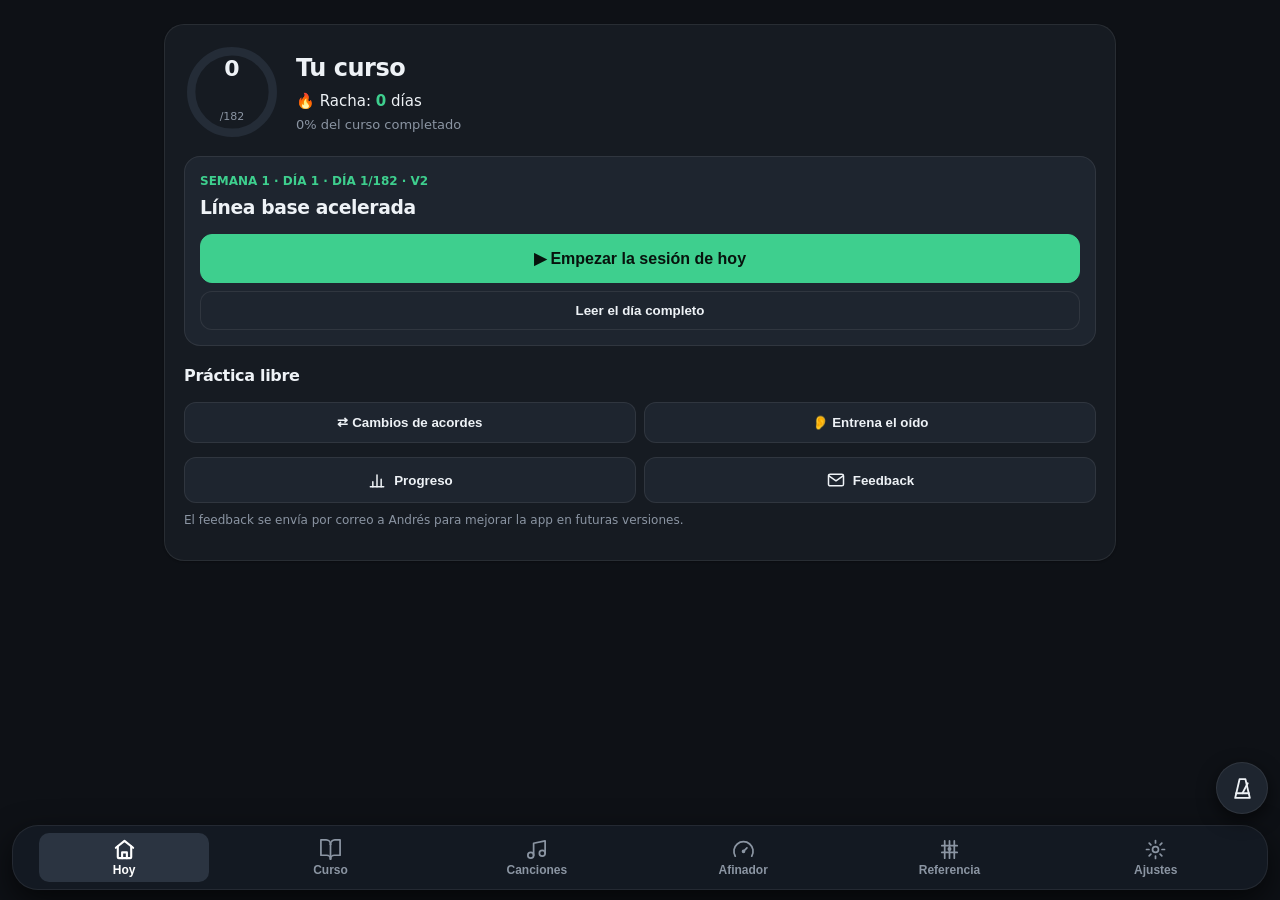
==== commit 2aca83fc: "Rediseño oscuro estilo Bevel: paleta menta sobre casi-negro, tarjetas elevadas, tabbar flotante tipo" ====
--- a/docs/index.html
+++ b/docs/index.html
@@ -12,14 +12,14 @@
 .chords{display:grid;grid-template-columns:repeat(auto-fit,minmax(110px,145px));gap:8px;margin:10px 0}.chord{border:1px solid var(--line);border-radius:9px;padding:6px;text-align:center}svg{width:100%}.string{stroke:#596269;stroke-width:1}.fret{stroke:#aab1b5;stroke-width:1}.nut{stroke-width:4}.dot{fill:var(--green)}.open{fill:none;stroke:var(--green);stroke-width:2}.barre{stroke:var(--green);stroke-width:9;stroke-linecap:round}.mark{font-size:17px;font-weight:700}.tiny{font-size:10px;fill:#68737a}.legend{font-size:12px;color:var(--muted)}
 .sources{font-size:14px}@media(max-width:650px){.grid{grid-template-columns:1fr}.hero h1{font-size:28px}}
 </style><link rel="manifest" href="manifest.webmanifest">
-<meta name="theme-color" content="#17212b">
+<meta name="theme-color" content="#0e1116">
 <meta name="apple-mobile-web-app-capable" content="yes">
 <meta name="mobile-web-app-capable" content="yes">
 <meta name="apple-mobile-web-app-status-bar-style" content="black-translucent">
 <meta name="apple-mobile-web-app-title" content="Guitarra">
 <link rel="apple-touch-icon" href="icons/apple-touch-icon.png">
 <link rel="icon" href="icons/icon-192.png">
-<link rel="stylesheet" href="app.css?v=e160acdd1a">
+<link rel="stylesheet" href="app.css?v=e76568e197">
 </head><body><main>
 <section class=hero><h1>Curso de guitarra · 6 meses</h1><p>182 sesiones · 7 días por semana · 30 minutos diarios</p>
 <div class=goal><b>Meta:</b> poder abordar una canción de acompañamiento nueva: encontrar pulso/compás, entender acordes y forma, elegir un patrón simple, automatizarlo, ubicar entradas vocales e integrar la voz sin que la guitarra siga cada palabra.</div></section>
@@ -3213,7 +3213,7 @@
 function show(i){cur=Math.max(0,Math.min(181,i));D.forEach((x,k)=>x.classList.toggle('active',k===cur));ds.value=cur+1;ws.value=D[cur].dataset.week;bar.style.width=((cur+1)/182*100)+'%';document.getElementById('prev').disabled=cur===0;document.getElementById('next').disabled=cur===181;}
 document.getElementById('prev').onclick=()=>show(cur-1);document.getElementById('next').onclick=()=>show(cur+1);ds.onchange=()=>show(+ds.value-1);ws.onchange=()=>{let w=+ws.value;show(D.findIndex(x=>+x.dataset.week===w));};
 let m=location.hash.match(/day-(\d+)/);show(m?+m[1]-1:0);
-</script><script defer src="app.js?v=e160acdd1a"></script>
+</script><script defer src="app.js?v=e76568e197"></script>
 <script>if('serviceWorker' in navigator){addEventListener('load',()=>{
 navigator.serviceWorker.register('sw.js').then(r=>{r.update();
 document.addEventListener('visibilitychange',()=>{if(document.visibilityState==='visible')r.update()})});
--- a/docs/app.css
+++ b/docs/app.css
@@ -405,3 +405,170 @@
 .cfgtxt{width:100%;max-width:420px;padding:9px 11px;border:1px solid var(--line);border-radius:10px;
   font-size:13px;font-family:ui-monospace,monospace;margin:6px 0}
 .ajrecs .recrow span{width:auto;min-width:120px}
+
+/* ================================================================
+   TEMA OSCURO (estilo Bevel) — capa de overrides sobre el design
+   system del curso. Carga después del CSS inline del original,
+   así que gana sin modificar el contenido congelado.
+   ================================================================ */
+:root{
+  --ink:#eef2f6;        /* texto principal (antes era el azul oscuro) */
+  --paper:#0e1116;      /* fondo casi negro */
+  --line:#ffffff14;     /* bordes sutiles */
+  --soft:#1f2630;       /* relleno suave */
+  --muted:#8b95a3;
+  --green:#3ecf8e;      /* menta brillante */
+  --card:#161b22;       /* superficie de tarjeta */
+  --card2:#1e252f;      /* superficie elevada / botones */
+  --onaccent:#07130d;   /* texto sobre menta */
+  --amber:#e8b34b;
+  --red:#ff9c8d;
+  color-scheme:dark;
+}
+body{color:#c3cdda}
+h1,h2,h3{letter-spacing:-.02em}
+h2{font-weight:800}
+
+/* curso (CSS inline del original) */
+.hero{background:linear-gradient(150deg,#1b2330,#11151c);border:1px solid var(--line)}
+.hero h1{font-weight:800}
+.intro,.day,.view{background:var(--card);border-radius:20px}
+.day,.intro,.view{box-shadow:0 1px 2px #0004}
+.controls{background:#0e1116ee}
+select,button{background:var(--card2);color:var(--ink);border-color:var(--line);border-radius:11px}
+button{background:var(--card2);color:var(--ink)}
+.prog{background:#232b36}
+.brief{background:#ffffff07}
+.watch{background:#ffffff07}
+.pass{background:#14352a66;color:#9fe0c6}
+.exhead span{background:var(--green);color:var(--onaccent);box-shadow:none}
+.chord{background:var(--card2)}
+.chord.playing{box-shadow:0 0 0 2px var(--green),0 0 16px #3ecf8e44}
+.string{stroke:#6b7684}.fret{stroke:#39424e}.nut{stroke:#8a94a2}
+.mark{fill:var(--ink)}.tiny{fill:var(--muted)}
+.fingnum{fill:var(--onaccent)}
+
+/* tabbar flotante tipo píldora */
+.tabbar{position:absolute;left:12px;right:12px;bottom:calc(10px + env(safe-area-inset-bottom));
+  border-radius:26px;background:#151b23f2;border:1px solid #ffffff12;border-top:1px solid #ffffff12;
+  box-shadow:0 12px 32px #000a;padding:7px 8px}
+.tabbar button.active{background:#2b3441;color:#fff}
+.tabbar button.active svg.i{stroke-width:2.2}
+main{padding-bottom:calc(88px + env(safe-area-inset-bottom))}
+
+/* demos */
+.demo{background:#ffffff05;border-color:#ffffff1a}
+.demo .play.playing{background:var(--green);color:var(--onaccent)}
+.demo .stopbtn{background:var(--card2);color:var(--ink)}
+.demobpm button{background:var(--card2);color:var(--ink)}
+
+/* diapasón */
+.fb .fb-string{stroke:#6b7684}
+.fb .fb-fret{stroke:#39424e}
+.fb .fb-nut{stroke:#8a94a2}
+.fb .fb-dotmark{fill:#242c37}
+.fb .fb-note.dim{fill:#2e5a48}
+.fb .fb-note.flash{fill:#eef2f6}
+.fb .fb-notelbl{fill:var(--onaccent)}
+.fb .fb-note.flash+.fb-notelbl{fill:#07130d}
+
+/* metrónomo */
+.metfab{border:1px solid var(--line);bottom:calc(86px + env(safe-area-inset-bottom));box-shadow:0 6px 18px #0009}
+.metfab.on{background:var(--green);color:var(--onaccent)}
+@keyframes metpulse{0%{box-shadow:0 0 0 0 #3ecf8e55}70%{box-shadow:0 0 0 12px #3ecf8e00}100%{box-shadow:0 0 0 0 #3ecf8e00}}
+.metpanel{background:#1b212bf8;bottom:calc(150px + env(safe-area-inset-bottom));box-shadow:0 14px 40px #000c}
+.metrow .mettap{background:var(--card2);color:var(--ink)}
+.metstart.on{background:var(--green);color:var(--onaccent)}
+.metbeat i{background:#2a323d}
+.metbeat i.acc.hit{background:#fff}
+
+/* canciones */
+.songcard{background:var(--card2);border-radius:16px}
+.songactions .ghost{background:var(--card2);color:var(--ink)}
+.songactions .danger,.recrow .danger{background:#e8705f1a;color:var(--red);border-color:#e8705f40}
+.songedit{background:var(--card2);color:var(--ink)}
+.songhint code{background:#ffffff10;border-color:#ffffff1f}
+
+/* referencia */
+.refsearch{background:var(--card2);color:var(--ink)}
+.notebtns button{background:var(--card2);color:var(--ink)}
+.notebtns button.active{background:var(--green);color:var(--onaccent)}
+
+/* modo sesión */
+.sessgo{color:var(--onaccent)}
+.session{background:var(--paper)}
+.sesshead{background:#141a22;border-bottom:1px solid var(--line);color:var(--ink)}
+.sessbpm{border-top-color:var(--line)}
+.sessbpm button{background:var(--card2);border-color:var(--line);color:var(--ink)}
+.sessbpm .sbmic.on{background:var(--green);border-color:var(--green);color:var(--onaccent)}
+.sessfoot{background:#10151cf2;border-top-color:var(--line)}
+.sessprev,.sessnext,.sessmet,.sessfoot .sessrec{background:var(--card2);color:var(--ink)}
+.sessmet.on{background:var(--green);color:var(--onaccent);border-color:var(--green)}
+.sessbanner{color:var(--onaccent)}
+.sessbanner button{background:#0e1116;color:var(--green)}
+.sessdots i{background:#2a323d}
+.sessdots i.past{background:#35604e}
+.sessdots i.cur{box-shadow:0 0 0 3px #3ecf8e33}
+.sessnotes{background:var(--card2);color:var(--ink)}
+.sessdone .sessfinish{color:var(--onaccent)}
+.daydone{background:var(--card2)}
+.daydone.done{color:var(--onaccent)}
+
+/* notas del día */
+.daynotes textarea{background:var(--card2);color:var(--ink)}
+
+/* calendario de progreso */
+.progbtn{background:var(--card2)}
+.progmodal,.toolmodal{background:#000000a8}
+.progcard,.toolcard{background:#1a2029;box-shadow:0 18px 50px #000c;border:1px solid var(--line);border-radius:20px}
+.proggrid i{background:#232b36}
+.proggrid i.cur{box-shadow:0 0 0 2px var(--ink) inset}
+
+/* afinador */
+.tungauge{background:#141a22}
+.tungauge.intune{background:#14352a;border-color:var(--green);box-shadow:0 0 24px #3ecf8e33}
+.tunscale i{background:#39424e}
+.needle{background:var(--ink)}
+.tunerr{color:var(--red)}
+.tunstr button{background:var(--card2);color:var(--ink)}
+.tunstr button.active{background:#2b3441;color:#fff;border-color:#3d4857}
+.tunon{color:var(--onaccent);background:var(--green);border-color:var(--green)}
+
+/* respaldo */
+.bakrow .ghost{background:var(--card2);color:var(--ink)}
+
+/* inicio */
+.ringbg{stroke:#242c37}
+.ringfg{filter:drop-shadow(0 0 6px #3ecf8e66)}
+.todaycard{background:var(--card2);border-radius:16px}
+.homego{color:var(--onaccent)}
+.homeread,.homerow button{background:var(--card2);color:var(--ink)}
+
+/* repaso espaciado (acento ámbar) */
+.revcard{background:#241d10;border-color:#e8b34b33}
+.revgo{background:var(--amber);border-color:var(--amber);color:#201607}
+.revskip{background:var(--card2)}
+
+/* rasgueo */
+.strumrow span.u i{color:#5f6b79}
+
+/* número de BPM progresivo */
+.metprog input[type=number]{background:var(--card2);color:var(--ink)}
+
+/* herramientas */
+.chgo,.ccrow button{color:var(--onaccent)}
+.chgbig{color:var(--onaccent)}
+.earplay{background:var(--green);border-color:var(--green);color:var(--onaccent)}
+.earopts button{background:var(--card2);color:var(--ink)}
+.earopts button.good{background:#14352a;border-color:var(--green);color:var(--green)}
+.earopts button.bad{background:#351a17;border-color:#e8705f55;color:var(--red)}
+.beta{background:#2b3441;color:#cbd5e1}
+.ccnote.ok{background:#14352a;color:var(--green)}
+.ccnote.no{background:#351a17;color:var(--red)}
+.sessrate button{background:var(--card2);color:var(--ink)}
+.sessrate button.sel{color:var(--onaccent)}
+
+/* ajustes */
+.segrow button{background:var(--card2);color:var(--ink)}
+.segrow button.active{color:var(--onaccent)}
+.cfgtxt{background:var(--card2);color:var(--ink)}
